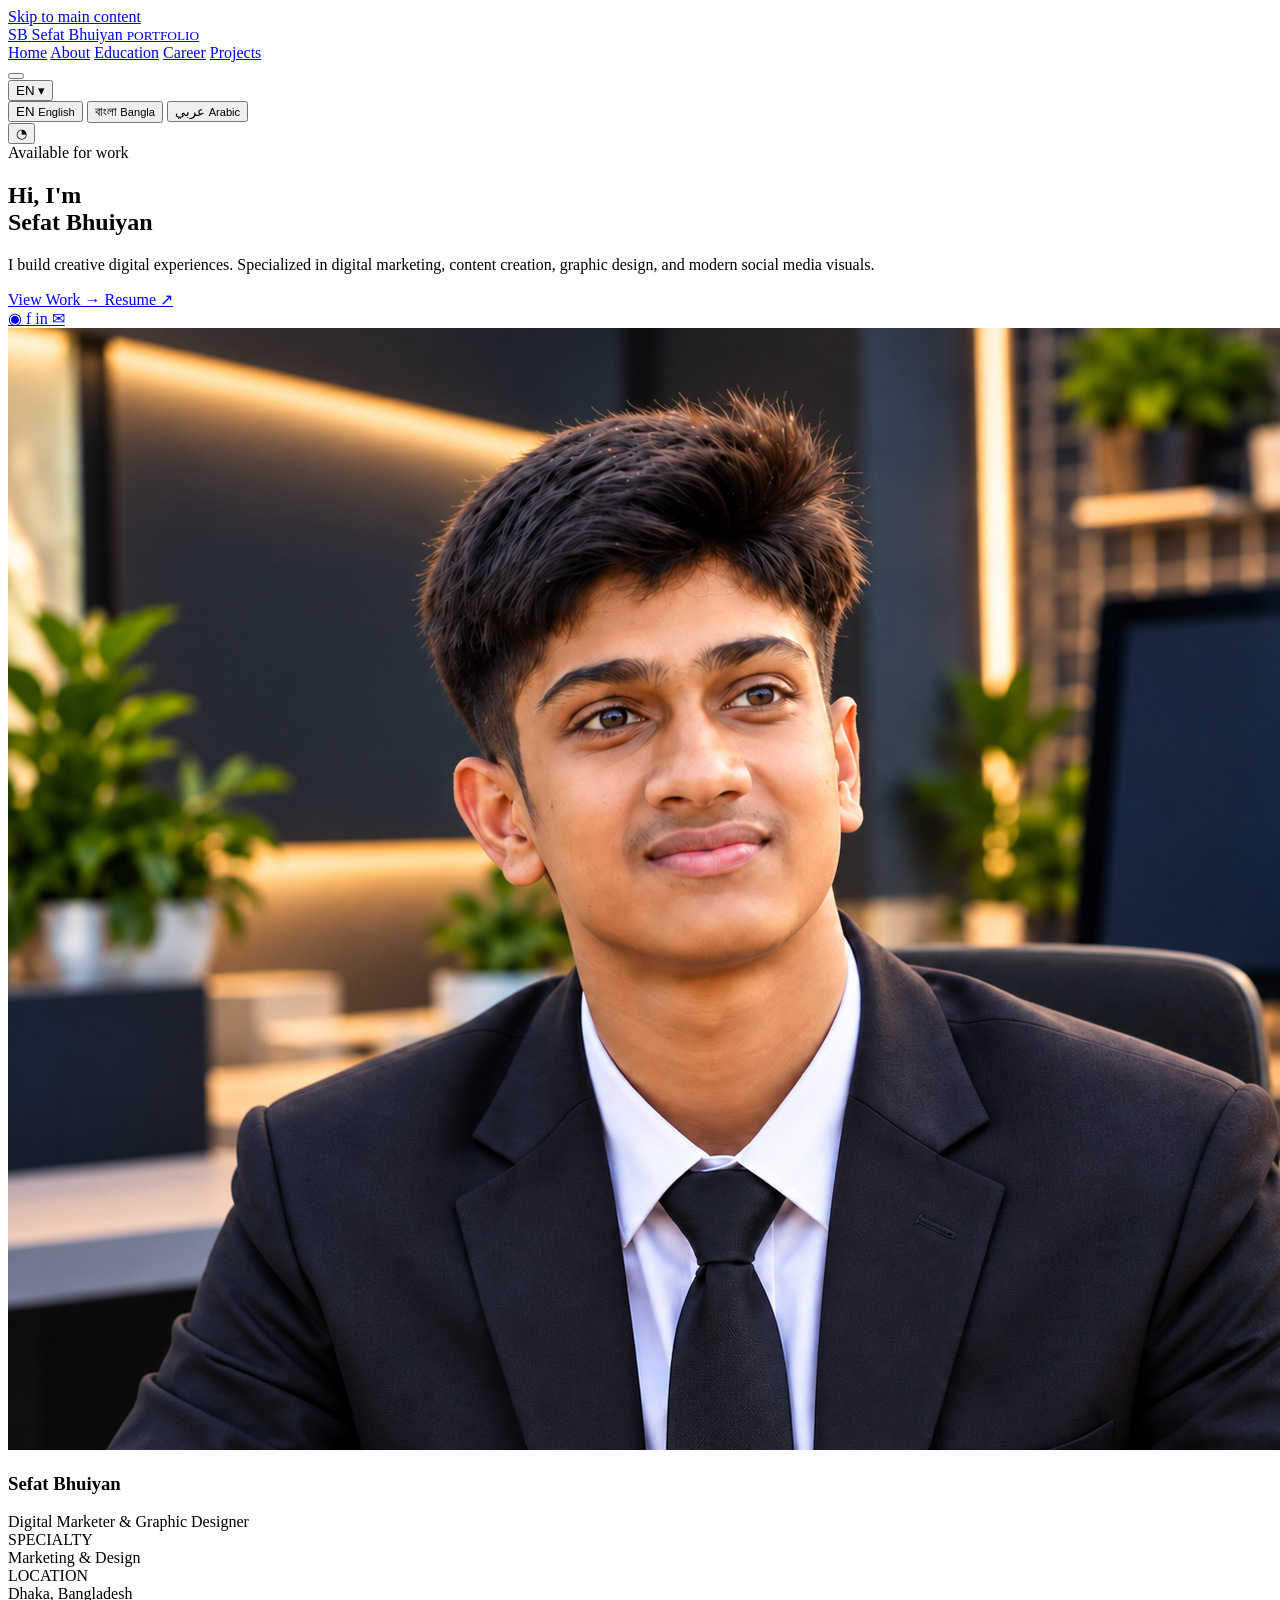
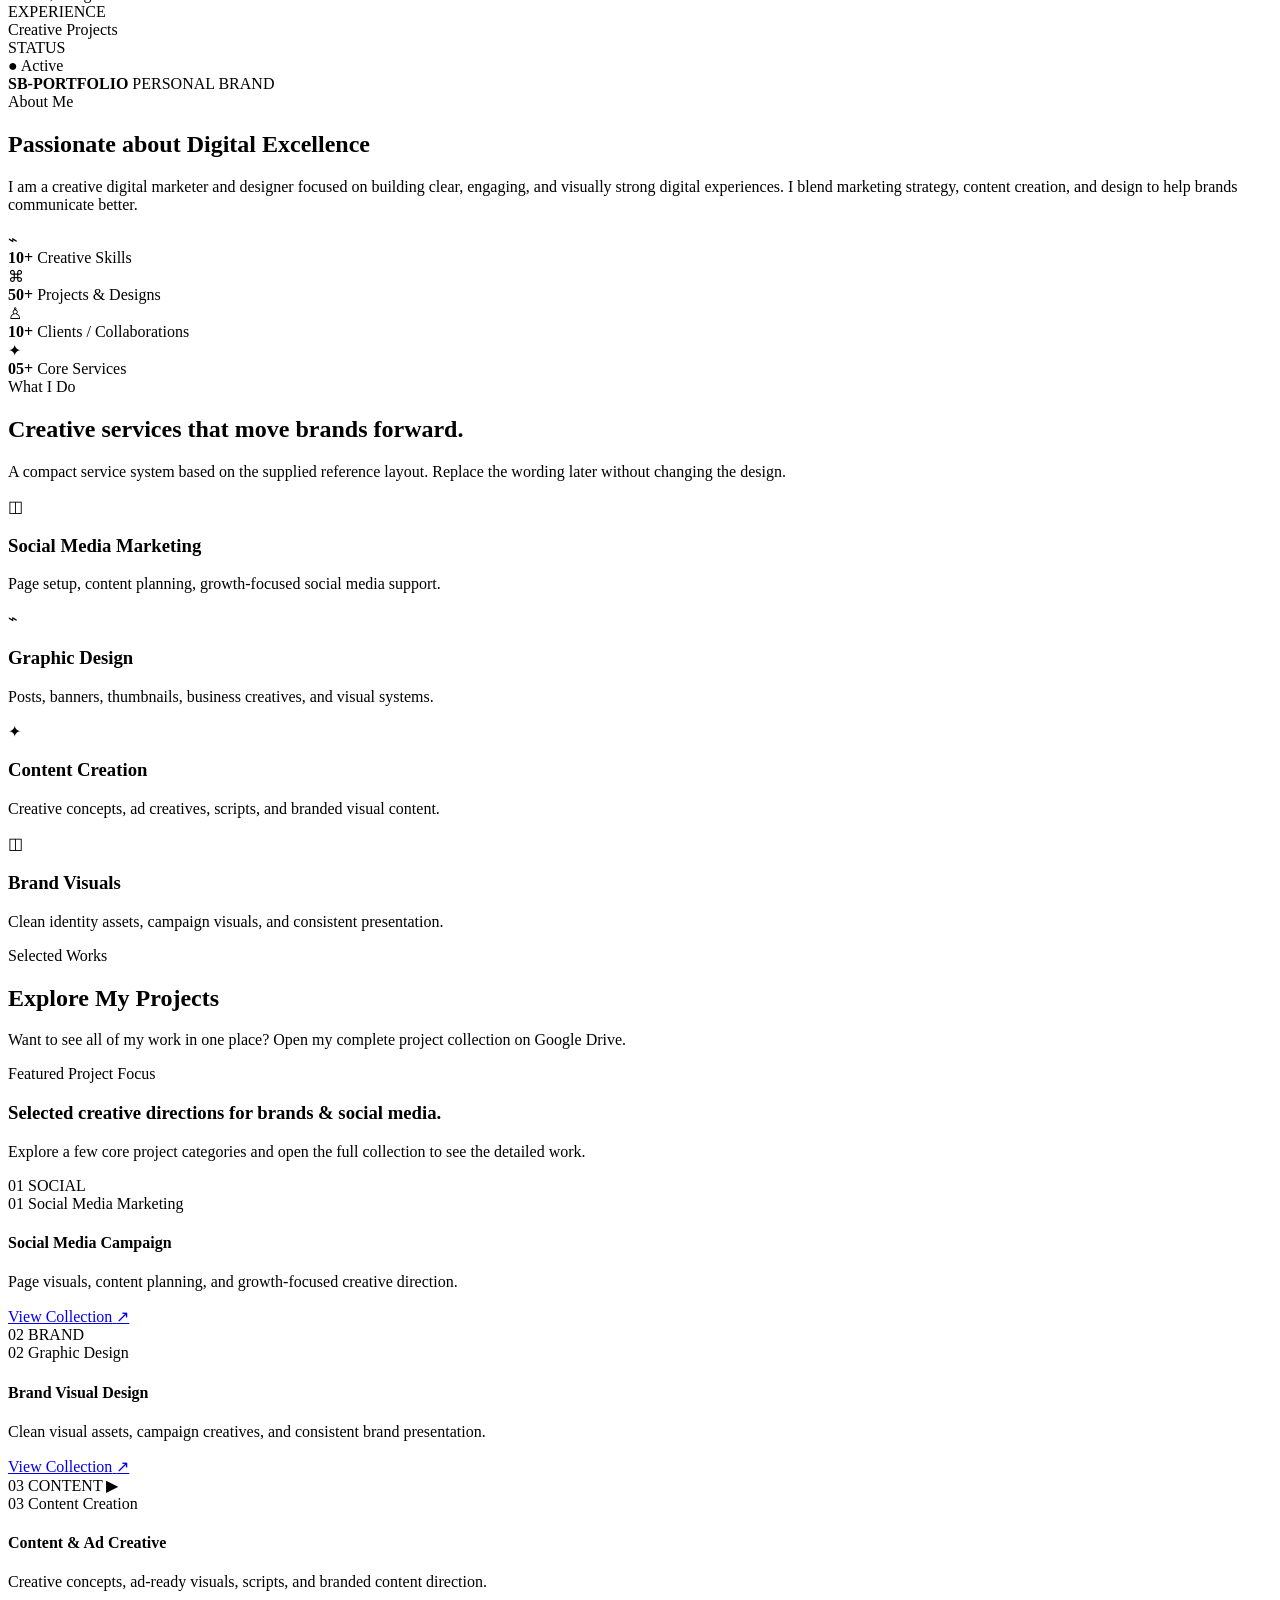
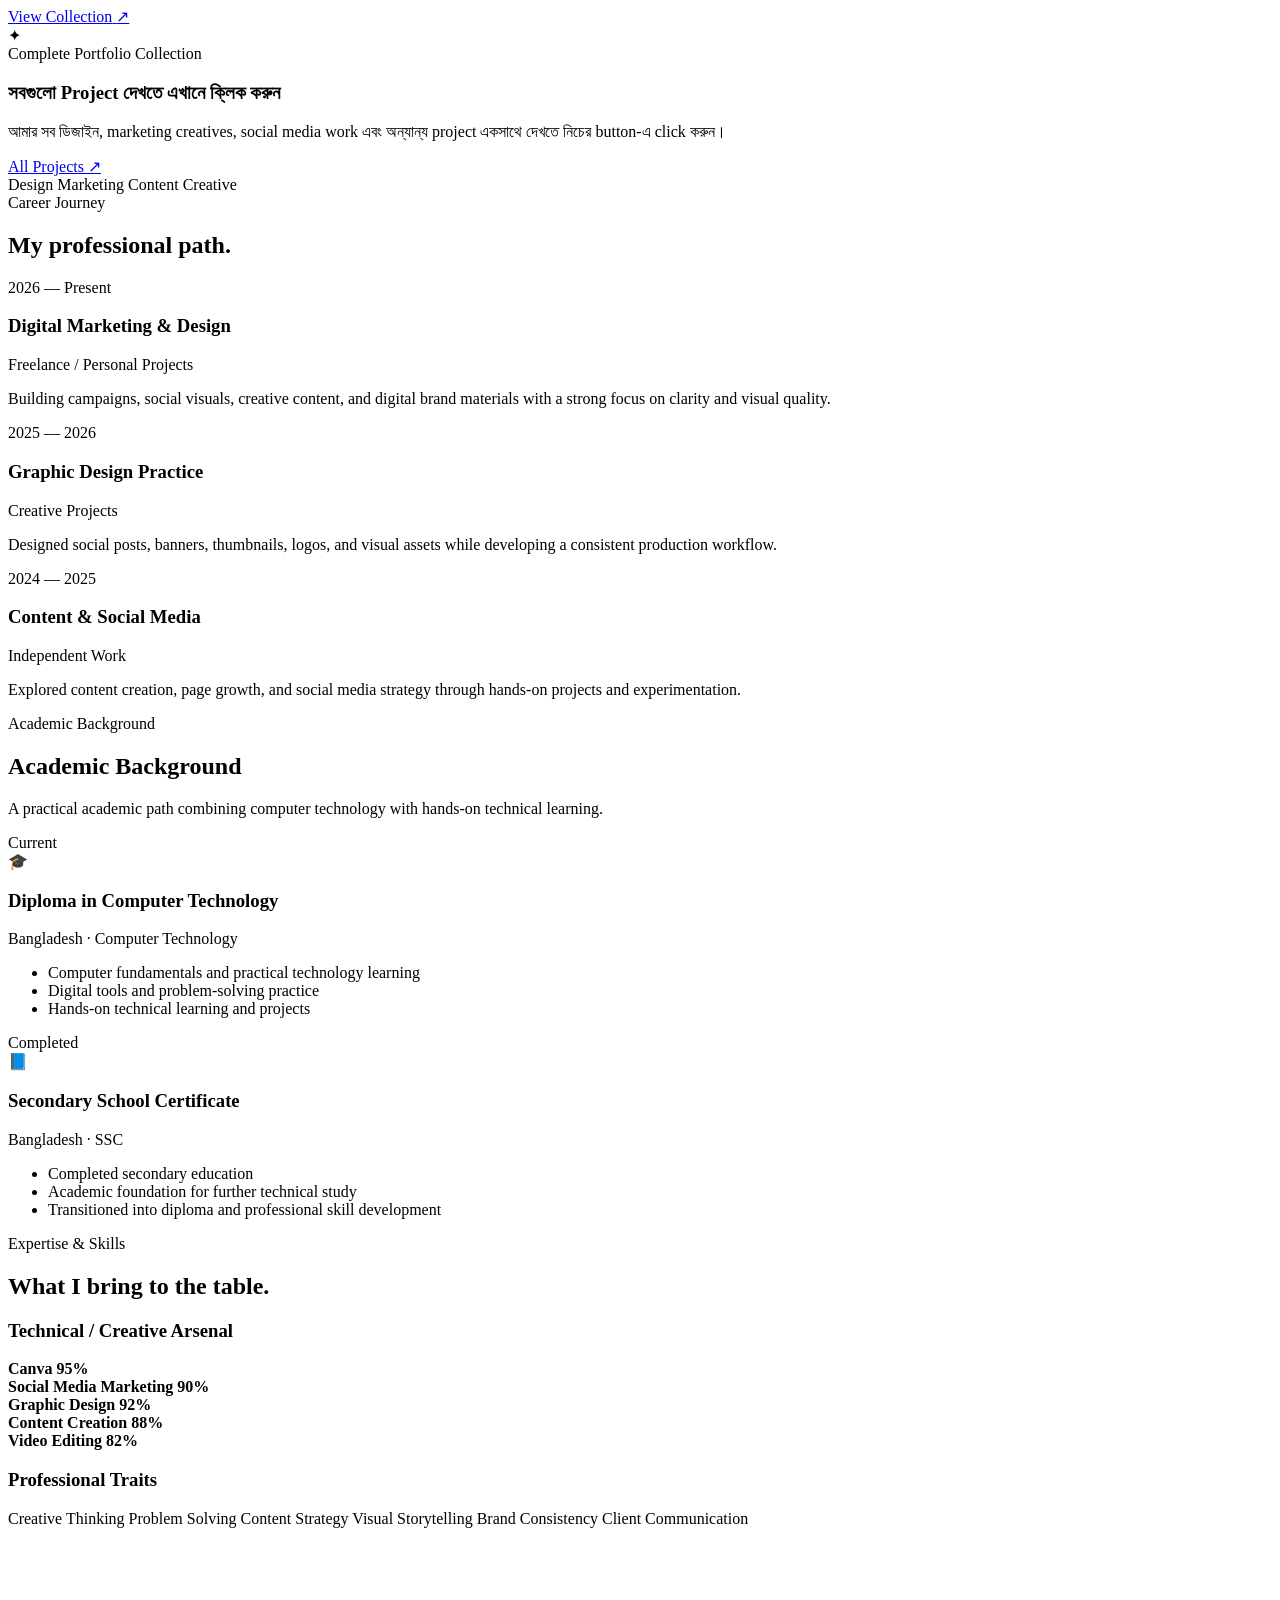
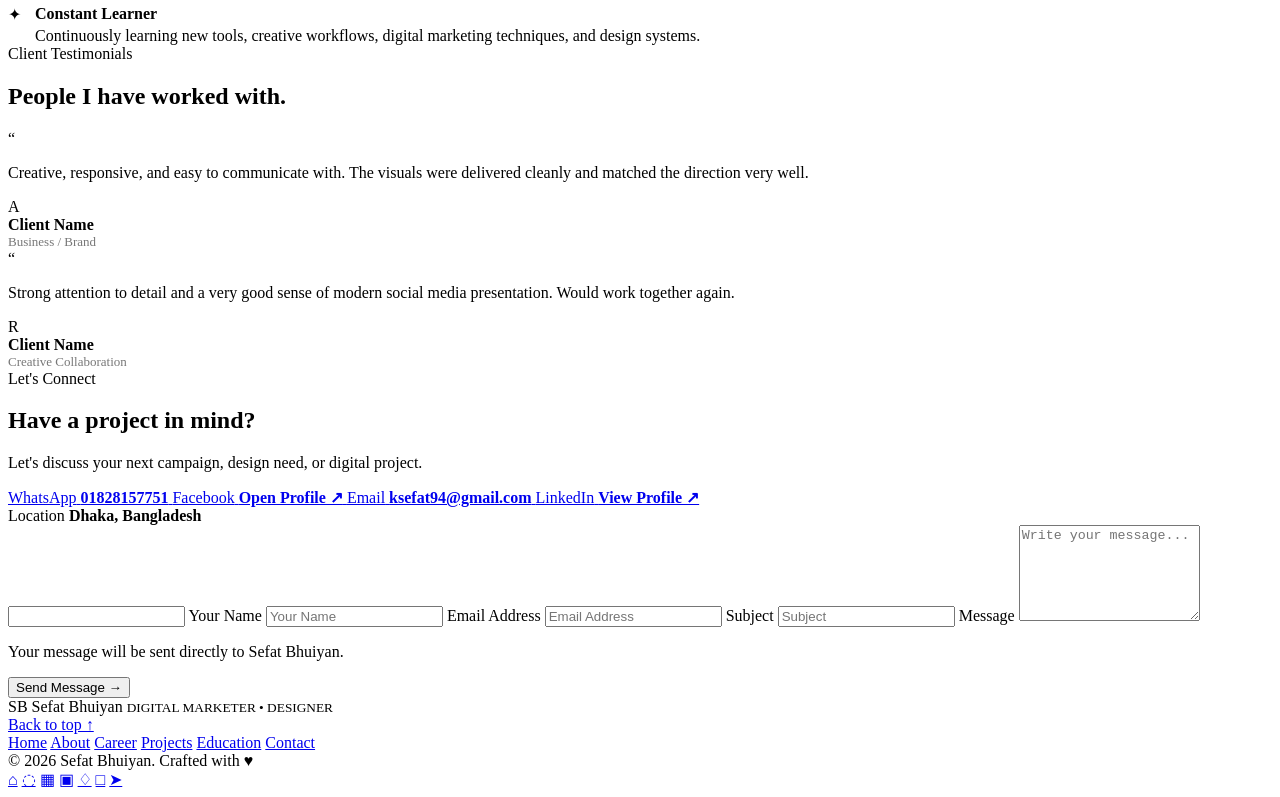
==== index.html @ bbaa0f2b "first commit" ====
<!doctype html>

<html lang="en">

<head>

  <meta charset="UTF-8" />

  <meta name="viewport" content="width=device-width, initial-scale=1.0" />

<meta name="theme-color" content="#070812" />
  <meta name="color-scheme" content="dark light" />
  <meta name="author" content="Sefat Bhuiyan" />
  <meta name="robots" content="index, follow" />

  <meta property="og:type" content="website" />
  <meta property="og:site_name" content="Sefat Bhuiyan — Portfolio" />
  <meta property="og:title" content="Sefat Bhuiyan — Portfolio" />
  <meta property="og:description" content="Personal portfolio of Sefat Bhuiyan — Digital Marketer & Graphic Designer." />

  <meta name="twitter:card" content="summary" />
  <meta name="twitter:title" content="Sefat Bhuiyan — Portfolio" />
  <meta name="twitter:description" content="Personal portfolio of Sefat Bhuiyan — Digital Marketer & Graphic Designer." />

  <script type="application/ld+json">
  {
    "@context": "https://schema.org",
    "@type": "Person",
    "name": "Sefat Bhuiyan",
    "jobTitle": "Digital Marketer & Graphic Designer",
    "email": "mailto:ksefat94@gmail.com",
    "address": {
      "@type": "PostalAddress",
      "addressLocality": "Dhaka",
      "addressCountry": "BD"
    },
    "sameAs": [
      "https://www.facebook.com/profile.php?id=61591445054359",
      "https://www.linkedin.com/in/sefat-bhuiyan"
    ]
  }
  </script>

  <meta

    name="description"

    content="Personal portfolio of Sefat Bhuiyan — Digital Marketer & Graphic Designer."

  />

  <title>Sefat Bhuiyan — Portfolio</title>

  <!-- Google Font -->

  <link rel="preconnect" href="https://fonts.googleapis.com" />

  <link rel="preconnect" href="https://fonts.gstatic.com" crossorigin />

  <link

    href="https://fonts.googleapis.com/css2?family=Inter:wght@400;500;600;700;800&display=swap"

    rel="stylesheet"

  />

  <!-- Main stylesheet -->

  <link rel="stylesheet" href="css/style.css" />

</head>

<body id="top">

  <a class="skip-link" href="#main-content">Skip to main content</a>

  <!-- Custom cursor -->

  <div class="cursor" id="cursor"></div>

  <!-- =========================

       HEADER

  ========================== -->

  <header class="topbar">

    <a class="brand" href="#top" aria-label="Sefat Bhuiyan Portfolio Home">

      <span class="brand-badge">SB</span>

      <span>

        Sefat Bhuiyan

        <small>PORTFOLIO</small>

      </span>

    </a>

    <nav class="nav" id="mainNavigation" aria-label="Primary navigation">

  <a href="#top">Home</a>

  <a href="#about">About</a>

  <a href="#education">Education</a>

  <a href="#career">Career</a>

  <a href="#projects">Projects</a>

</nav>

<!-- Mobile Menu Toggle -->

<button

  class="menu-toggle"

  id="menuToggle"

  type="button"

  aria-label="Open navigation menu"

  aria-expanded="false"

  aria-controls="mainNavigation"

>

  <span></span>

  <span></span>

  <span></span>

</button>

<!-- Language Switcher -->

<div class="language-switcher">

  <button

    class="language-toggle"

    id="languageToggle"

    type="button"

    aria-label="Change language"

    title="Change language"

    aria-expanded="false"

    aria-haspopup="true"

  >

    <span id="languageCurrent">EN</span>

    <span class="language-chevron" aria-hidden="true">

      ▾

    </span>

  </button>

  <div

    class="language-menu"

    id="languageMenu"

    role="menu"

    aria-label="Language selection"

  >

    <button

      type="button"

      class="language-option active"

      data-lang="en"

      role="menuitem"

    >

      <span>EN</span>

      <small>English</small>

    </button>

    <button

      type="button"

      class="language-option"

      data-lang="bn"

      role="menuitem"

    >

      <span>বাংলা</span>

      <small>Bangla</small>

    </button>

    <button

      type="button"

      class="language-option"

      data-lang="ar"

      role="menuitem"

    >

      <span>عربي</span>

      <small>Arabic</small>

    </button>

  </div>

</div>

<button

  class="theme"

  id="themeBtn"

  type="button"

  aria-label="Toggle theme"

  title="Toggle theme"

>

  ◔

</button>

  </header>

  <!-- =========================

       MAIN CONTENT

  ========================== -->

  <main id="main-content">

    <!-- =========================

         HERO

    ========================== -->

    <section class="hero container" id="home">

      <div class="hero-grid">

        <div>

          <span class="pill">

            <span class="dot"></span>

            Available for work

          </span>

          <h1>

            Hi, I'm<br />

            <span class="gradient">Sefat Bhuiyan</span>

          </h1>

          <p class="lead">

            I build creative digital experiences. Specialized in digital

            marketing, content creation, graphic design, and modern social

            media visuals.

          </p>

          <div class="buttons">

            <a class="btn primary" href="#projects">

              View Work&nbsp;→

            </a>

            <a

  class="btn"

  id="resumeBtn"

  href="https://drive.google.com/file/d/1zcAhfVE7Imbd7cJfwwncvRKoE4ADYErq/view?usp=sharing"

  target="_blank"

  rel="noopener noreferrer"

  aria-label="Open Sefat Bhuiyan resume"

  title="Open Resume"

>

  Resume&nbsp;↗

</a>

          </div>

          <!-- Social links -->

          <div class="socials" aria-label="Social links">

            <a

              id="socialWhatsApp"

              href="https://wa.me/8801828157751"

              target="_blank"

              rel="noopener noreferrer"

              aria-label="WhatsApp"

              title="WhatsApp"

            >

              ◉

            </a>

            <a

              id="socialFacebook"

              href="https://www.facebook.com/profile.php?id=61591445054359"

              target="_blank"

              rel="noopener noreferrer"

              aria-label="Facebook"

              title="Facebook"

            >

              f

            </a>

            <a

              id="socialLinkedIn"

              href="https://www.linkedin.com/in/sefat-bhuiyan"

              target="_blank"

              rel="noopener noreferrer"

              aria-label="LinkedIn"

              title="LinkedIn"

            >

              in

            </a>

            <a

              id="socialEmail"

              href="mailto:ksefat94@gmail.com"

              aria-label="Email"

              title="Email"

            >

              ✉

            </a>

          </div>

        </div>

        <div class="hero-art">

          <div class="hanging"></div>

          <div class="id-card">

            <div class="card-top">

              <img

                class="portrait"

                src="assets/sefat02.png"

                alt="Profile portrait of Sefat Bhuiyan"
                loading="eager"
                fetchpriority="high"
                decoding="async"
              

              />

            </div>

            <div class="card-body">

              <h3>Sefat Bhuiyan</h3>

              <div class="card-role">

                Digital Marketer &amp; Graphic Designer

              </div>

              <div class="card-grid">

                <div>

                  <div class="label">SPECIALTY</div>

                  <div class="value">Marketing &amp; Design</div>

                </div>

                <div>

                  <div class="label">LOCATION</div>

                  <div class="value">Dhaka, Bangladesh</div>

                </div>

                <div>

                  <div class="label">EXPERIENCE</div>

                  <div class="value">Creative Projects</div>

                </div>

                <div>

                  <div class="label">STATUS</div>

                  <div class="value status">● Active</div>

                </div>

              </div>

              <div class="barcode">

                <b>SB-PORTFOLIO</b>

                <span>PERSONAL BRAND</span>

              </div>

            </div>

          </div>

        </div>

      </div>

    </section>

    <!-- Marquee -->

    <div class="marquee" aria-hidden="true">

      <div class="marquee-track" id="marqueeTrack"></div>

    </div>

    <!-- =========================

         ABOUT

    ========================== -->

    <section class="section container" id="about">

      <div class="about-grid">

        <div class="about-copy">

          <div class="eyebrow">About Me</div>

          <h2>

            Passionate about

            <span class="gradient">Digital Excellence</span>

          </h2>

          <p class="section-desc">

            I am a creative digital marketer and designer focused on building

            clear, engaging, and visually strong digital experiences. I blend

            marketing strategy, content creation, and design to help brands

            communicate better.

          </p>

        </div>

        <div class="stats">

          <div class="stat">

            <div class="icon">⌁</div>

            <b>10+</b>

            <span>Creative Skills</span>

          </div>

          <div class="stat">

            <div class="icon">⌘</div>

            <b>50+</b>

            <span>Projects &amp; Designs</span>

          </div>

          <div class="stat">

            <div class="icon">♙</div>

            <b>10+</b>

            <span>Clients / Collaborations</span>

          </div>

          <div class="stat">

            <div class="icon">✦</div>

            <b>05+</b>

            <span>Core Services</span>

          </div>

        </div>

      </div>

    </section>

    <!-- =========================

         SERVICES

    ========================== -->

    <section class="section container" id="services">

      <div class="section-head">

        <div>

          <div class="eyebrow">What I Do</div>

          <h2>Creative services that move brands forward.</h2>

        </div>

        <p class="section-desc">

          A compact service system based on the supplied reference layout.

          Replace the wording later without changing the design.

        </p>

      </div>

      <div class="cards4">

        <div class="service">

          <div class="icon">◫</div>

          <h3>Social Media Marketing</h3>

          <p>

            Page setup, content planning, growth-focused social media support.

          </p>

        </div>

        <div class="service">

          <div class="icon">⌁</div>

          <h3>Graphic Design</h3>

          <p>

            Posts, banners, thumbnails, business creatives, and visual systems.

          </p>

        </div>

        <div class="service">

          <div class="icon">✦</div>

          <h3>Content Creation</h3>

          <p>

            Creative concepts, ad creatives, scripts, and branded visual content.

          </p>

        </div>

        <div class="service">

          <div class="icon">◫</div>

          <h3>Brand Visuals</h3>

          <p>

            Clean identity assets, campaign visuals, and consistent presentation.

          </p>

        </div>

      </div>

    </section>

    <!-- =========================

         PROJECTS

    ========================== -->

    <section class="section container" id="projects">

      <div class="section-head">

        <div>

          <div class="eyebrow">Selected Works</div>

          <h2>

            Explore My

            <span class="gradient">Projects</span>

          </h2>

        </div>

        <p class="section-desc">

          Want to see all of my work in one place? Open my complete project collection on Google Drive.

        </p>

      </div>

      
      <div class="featured-projects" id="featuredProjects">
        <div class="featured-projects-head">
          <div>
            <span class="eyebrow" id="featuredProjectsEyebrow">Featured Project Focus</span>
            <h3 id="featuredProjectsHeading">Selected creative directions for brands &amp; social media.</h3>
          </div>
          <p id="featuredProjectsDescription">
            Explore a few core project categories and open the full collection to see the detailed work.
          </p>
        </div>

        <div class="featured-project-grid">

          <article class="featured-project-card">
            <div class="featured-project-preview featured-preview-1" aria-hidden="true">
              <span class="preview-index">01</span>
              <span class="preview-label">SOCIAL</span>
              <span class="preview-orbit orbit-a"></span>
              <span class="preview-orbit orbit-b"></span>
              <span class="preview-bar bar-a"></span>
              <span class="preview-bar bar-b"></span>
            </div>

            <div class="featured-project-body">
              <div class="featured-project-meta">
                <span>01</span>
                <span class="featured-project-category">Social Media Marketing</span>
              </div>
              <h4>Social Media Campaign</h4>
              <p>Page visuals, content planning, and growth-focused creative direction.</p>
              <a
                class="featured-project-link"
                href="https://drive.google.com/file/d/1Pnhet0Yw46Bn68PqGluOJuRoGNqUbBhj/view?usp=sharing"
                target="_blank"
                rel="noopener noreferrer"
                aria-label="Open social media campaign work"
              >
                <span>View Collection</span>
                <span aria-hidden="true">↗</span>
              </a>
            </div>
          </article>

          <article class="featured-project-card">
            <div class="featured-project-preview featured-preview-2" aria-hidden="true">
              <span class="preview-index">02</span>
              <span class="preview-label">BRAND</span>
              <span class="preview-card card-a"></span>
              <span class="preview-card card-b"></span>
              <span class="preview-dot dot-a"></span>
              <span class="preview-dot dot-b"></span>
            </div>

            <div class="featured-project-body">
              <div class="featured-project-meta">
                <span>02</span>
                <span class="featured-project-category">Graphic Design</span>
              </div>
              <h4>Brand Visual Design</h4>
              <p>Clean visual assets, campaign creatives, and consistent brand presentation.</p>
              <a
                class="featured-project-link"
                href="https://drive.google.com/file/d/1Mx41R4mh6wBb_MWzTWb5ji8LdALnd33S/view?usp=sharing"
                target="_blank"
                rel="noopener noreferrer"
                aria-label="Open brand visual design work"
              >
                <span>View Collection</span>
                <span aria-hidden="true">↗</span>
              </a>
            </div>
          </article>

          <article class="featured-project-card">
            <div class="featured-project-preview featured-preview-3" aria-hidden="true">
              <span class="preview-index">03</span>
              <span class="preview-label">CONTENT</span>
              <span class="preview-frame frame-a"></span>
              <span class="preview-frame frame-b"></span>
              <span class="preview-play">▶</span>
            </div>

            <div class="featured-project-body">
              <div class="featured-project-meta">
                <span>03</span>
                <span class="featured-project-category">Content Creation</span>
              </div>
              <h4>Content &amp; Ad Creative</h4>
              <p>Creative concepts, ad-ready visuals, scripts, and branded content direction.</p>
              <a
                class="featured-project-link"
                href="https://drive.google.com/file/d/1SbGnlIN3IYTsNqmap2QX8vh-jUJY6Kp_/view?usp=sharing"
                target="_blank"
                rel="noopener noreferrer"
                aria-label="Open content and ad creative work"
              >
                <span>View Collection</span>
                <span aria-hidden="true">↗</span>
              </a>
            </div>
          </article>

        </div>
      </div>

<div class="all-projects-card">

        <span class="all-projects-orb orb-left" aria-hidden="true"></span>

        <span class="all-projects-orb orb-right" aria-hidden="true"></span>

        <span class="all-projects-grid" aria-hidden="true"></span>

        <span class="all-projects-beam" aria-hidden="true"></span>

        <div class="all-projects-icon" aria-hidden="true">

          <span>✦</span>

        </div>

        <div class="all-projects-copy">

          <span class="all-projects-kicker">Complete Portfolio Collection</span>

          <h3>সবগুলো Project দেখতে এখানে ক্লিক করুন</h3>

          <p>

            আমার সব ডিজাইন, marketing creatives, social media work এবং অন্যান্য project একসাথে দেখতে নিচের button-এ click করুন।

          </p>

        </div>

        <a

          class="all-projects-btn"

          href="https://drive.google.com/drive/folders/1YdholGZazN0OUQjy9QdJAz3UexFg10zK?usp=drive_link"

          target="_blank"

          rel="noopener noreferrer"

          aria-label="Open all projects on Google Drive"

        >

          <span>All Projects</span>

          <span class="all-projects-arrow" aria-hidden="true">↗</span>

        </a>

        <div class="all-projects-tags" aria-hidden="true">

          <span>Design</span>

          <span>Marketing</span>

          <span>Content</span>

          <span>Creative</span>

        </div>

      </div>

    </section>

    <!-- =========================

         CAREER

    ========================== -->

    <section class="section container" id="career">

      <div class="section-head">

        <div>

          <div class="eyebrow">Career Journey</div>

          <h2>My professional path.</h2>

        </div>

      </div>

      <div class="timeline">

        <div class="timeline-item">

          <span class="timeline-dot"></span>

          <div class="timeline-card">

            <div class="period">2026 — Present</div>

            <h3>Digital Marketing &amp; Design</h3>

            <div class="company">Freelance / Personal Projects</div>

            <p>

              Building campaigns, social visuals, creative content, and digital

              brand materials with a strong focus on clarity and visual quality.

            </p>

          </div>

        </div>

        <div class="timeline-item">

          <span class="timeline-dot"></span>

          <div class="timeline-card">

            <div class="period">2025 — 2026</div>

            <h3>Graphic Design Practice</h3>

            <div class="company">Creative Projects</div>

            <p>

              Designed social posts, banners, thumbnails, logos, and visual

              assets while developing a consistent production workflow.

            </p>

          </div>

        </div>

        <div class="timeline-item">

          <span class="timeline-dot"></span>

          <div class="timeline-card">

            <div class="period">2024 — 2025</div>

            <h3>Content &amp; Social Media</h3>

            <div class="company">Independent Work</div>

            <p>

              Explored content creation, page growth, and social media strategy

              through hands-on projects and experimentation.

            </p>

          </div>

        </div>

      </div>

    </section>

    <!-- =========================

         EDUCATION

    ========================== -->

    <section class="section container" id="education">

      <div class="section-head">

        <div>

          <div class="eyebrow">Academic Background</div>

          <h2>

            Academic

            <span class="gradient">Background</span>

          </h2>

        </div>

        <p class="section-desc">

          A practical academic path combining computer technology with hands-on technical learning.

        </p>

      </div>

      <div class="edu-grid">

        <article class="edu-card">

          <span class="tag">Current</span>

          <div class="icon">🎓</div>

          <h3>Diploma in Computer Technology</h3>

          <div class="meta">

            Bangladesh · Computer Technology

          </div>

          <ul>

            <li>Computer fundamentals and practical technology learning</li>

            <li>Digital tools and problem-solving practice</li>

            <li>Hands-on technical learning and projects</li>

          </ul>

        </article>

        <article class="edu-card">

          <span class="tag">Completed</span>

          <div class="icon">📘</div>

          <h3>Secondary School Certificate</h3>

          <div class="meta">

            Bangladesh · SSC

          </div>

          <ul>

            <li>Completed secondary education</li>

            <li>Academic foundation for further technical study</li>

            <li>Transitioned into diploma and professional skill development</li>

          </ul>

        </article>

      </div>

    </section>

    <!-- =========================

         SKILLS

    ========================== -->

    <section class="section container" id="skills">

      <div class="section-head">

        <div>

          <div class="eyebrow">Expertise &amp; Skills</div>

          <h2>What I bring to the table.</h2>

        </div>

      </div>

      <div class="skill-wrap">

        <div class="skill-card">

          <h3>Technical / Creative Arsenal</h3>

          <div class="skill-list">

            <div class="skill-row">

              <b>Canva</b>

              <strong>95%</strong>

              <div class="bar">

                <span style="width: 95%;"></span>

              </div>

            </div>

            <div class="skill-row">

              <b>Social Media Marketing</b>

              <strong>90%</strong>

              <div class="bar">

                <span style="width: 90%;"></span>

              </div>

            </div>

            <div class="skill-row">

              <b>Graphic Design</b>

              <strong>92%</strong>

              <div class="bar">

                <span style="width: 92%;"></span>

              </div>

            </div>

            <div class="skill-row">

              <b>Content Creation</b>

              <strong>88%</strong>

              <div class="bar">

                <span style="width: 88%;"></span>

              </div>

            </div>

            <div class="skill-row">

              <b>Video Editing</b>

              <strong>82%</strong>

              <div class="bar">

                <span style="width: 82%;"></span>

              </div>

            </div>

          </div>

        </div>

        <div class="skill-card">

          <h3>Professional Traits</h3>

          <div class="chips">

            <span class="chip">Creative Thinking</span>

            <span class="chip">Problem Solving</span>

            <span class="chip">Content Strategy</span>

            <span class="chip">Visual Storytelling</span>

            <span class="chip">Brand Consistency</span>

            <span class="chip">Client Communication</span>

          </div>

          <hr

            style="

              border: 0;

              border-top: 1px solid var(--line);

              margin: 55px 0 22px;

            "

          />

          <div style="display: flex; gap: 14px; align-items: flex-start;">

            <div class="icon">✦</div>

            <div>

              <b>Constant Learner</b>

              <p style="color: var(--muted); margin: 4px 0 0;">

                Continuously learning new tools, creative workflows, digital

                marketing techniques, and design systems.

              </p>

            </div>

          </div>

        </div>

      </div>

    </section>

    <!-- =========================

         TESTIMONIALS

    ========================== -->

    <section class="section container" id="testimonials">

      <div class="section-head">

        <div>

          <div class="eyebrow">Client Testimonials</div>

          <h2>People I have worked with.</h2>

        </div>

      </div>

      <div class="testimonials">

        <article class="testimonial">

          <div class="quote">“</div>

          <p>

            Creative, responsive, and easy to communicate with. The visuals

            were delivered cleanly and matched the direction very well.

          </p>

          <div class="person">

            <div class="avatar">A</div>

            <div>

              <b>Client Name</b>

              <div style="color: #777; font-size: 13px;">

                Business / Brand

              </div>

            </div>

          </div>

        </article>

        <article class="testimonial">

          <div class="quote">“</div>

          <p>

            Strong attention to detail and a very good sense of modern social

            media presentation. Would work together again.

          </p>

          <div class="person">

            <div class="avatar">R</div>

            <div>

              <b>Client Name</b>

              <div style="color: #777; font-size: 13px;">

                Creative Collaboration

              </div>

            </div>

          </div>

        </article>

      </div>

    </section>

    <!-- =========================

         CONTACT

    ========================== -->

    <section class="section container" id="contact">

      <div class="contact">

        <div class="contact-grid">

          <div>

            <div class="eyebrow">Let's Connect</div>

            <h2>Have a project in mind?</h2>

            <p class="section-desc">

              Let's discuss your next campaign, design need, or digital project.

            </p>

            <div class="contact-list">

              <!-- WhatsApp -->

              <a

                class="contact-item contact-link"

                href="https://wa.me/8801828157751"

                target="_blank"

                rel="noopener noreferrer"

                aria-label="Chat on WhatsApp"

              >

                <span>WhatsApp</span>

                <b>01828157751</b>

              </a>

              <!-- Facebook -->

              <a

                class="contact-item contact-link"

                href="https://www.facebook.com/profile.php?id=61591445054359"

                target="_blank"

                rel="noopener noreferrer"

                aria-label="Open Facebook profile"

              >

                <span>Facebook</span>

                <b>Open Profile ↗</b>

              </a>

              <!-- Email -->

              <a

                class="contact-item contact-link"

                href="mailto:ksefat94@gmail.com"

                aria-label="Send email"

              >

                <span>Email</span>

                <b>ksefat94@gmail.com</b>

              </a>

              <!-- LinkedIn -->

              <a

                class="contact-item contact-link"

                href="https://www.linkedin.com/in/sefat-bhuiyan"

                target="_blank"

                rel="noopener noreferrer"

                aria-label="Open LinkedIn profile"

              >

                <span>LinkedIn</span>

                <b>View Profile ↗</b>

              </a>

              <!-- Location -->

              <div class="contact-item">

                <span>Location</span>

                <b>Dhaka, Bangladesh</b>

              </div>

            </div>

          </div>

          <!-- Contact form -->

        <form
  class="form"
  id="contactForm"
  aria-label="Contact form"
  action="https://formsubmit.co/ksefat94@gmail.com"
  method="POST"
>

  <!-- Email subject -->
  <input
    type="hidden"
    name="_subject"
    value="New Portfolio Contact — Sefat Bhuiyan"
  />

  <!-- Reply directly to visitor -->
  <input
    type="hidden"
    name="_replyto"
    value=""
  />

  <!-- Use clean email template -->
  <input
    type="hidden"
    name="_template"
    value="table"
  />

  <!-- Anti-spam honeypot -->
  <input
    type="text"
    name="_honey"
    class="sr-only"
    tabindex="-1"
    autocomplete="off"
  />

  <!-- Visitor Name -->
  <label class="sr-only" for="contactName">Your Name</label>
  <input
    id="contactName"
    type="text"
    name="name"
    placeholder="Your Name"
    autocomplete="name"
    minlength="2"
    maxlength="80"
    required
  />

  <!-- Visitor Email -->
  <label class="sr-only" for="contactEmail">Email Address</label>
  <input
    id="contactEmail"
    type="email"
    name="email"
    placeholder="Email Address"
    autocomplete="email"
    inputmode="email"
    maxlength="120"
    required
  />

  <!-- Subject -->
  <label class="sr-only" for="contactSubject">Subject</label>
  <input
    id="contactSubject"
    type="text"
    name="subject"
    placeholder="Subject"
    maxlength="120"
  />

  <!-- Message -->
  <label class="sr-only" for="contactMessage">Message</label>
  <textarea
    id="contactMessage"
    name="message"
    placeholder="Write your message..."
    rows="6"
    minlength="10"
    maxlength="2000"
    required
  ></textarea>

  <p class="form-help" id="formHelp">
    Your message will be sent directly to Sefat Bhuiyan.
  </p>

  <div
    id="formNotice"
    class="form-notice"
    role="status"
    aria-live="polite"
    aria-atomic="true"
  ></div>

  <!-- Send -->
  <button
    class="btn primary"
    type="submit"
  >
    Send Message&nbsp;→
  </button>

</form>

        </div>

      </div>

    </section>

  </main>

  <!-- =========================

       FOOTER

  ========================== -->

  <footer class="container">

    <div class="footer-top">

      <div class="brand">

        <span class="brand-badge">SB</span>

        <span>

          Sefat Bhuiyan

          <small>DIGITAL MARKETER • DESIGNER</small>

        </span>

      </div>

      <a class="btn" href="#top">

        Back to top ↑

      </a>

    </div>

    <div

      class="footer-top"

      style="border-top: 0; padding-top: 0;"

    >

      <div class="footer-nav">

        <a href="#home">Home</a>

        <a href="#about">About</a>

        <a href="#career">Career</a>

        <a href="#projects">Projects</a>

        <a href="#education">Education</a>

        <a href="#contact">Contact</a>

      </div>

      <div class="copyright">

        © 2026 Sefat Bhuiyan. Crafted with ♥

      </div>

    </div>

  </footer>

  <!-- =========================

       QUICK NAVIGATION

  ========================== -->

  <nav class="quicknav" aria-label="Quick navigation">

    <a href="#home" title="Home" aria-label="Home">⌂</a>

    <a href="#about" title="About" aria-label="About">◌</a>

    <a href="#services" title="Services" aria-label="Services">▦</a>

    <a href="#projects" title="Projects" aria-label="Projects">▣</a>

    <a href="#education" title="Education" aria-label="Education">♢</a>

    <a href="#testimonials" title="Testimonials" aria-label="Testimonials">□</a>

    <a href="#contact" title="Contact" aria-label="Contact">➤</a>

  </nav>

  <!-- Main JavaScript -->

  <script src="js/script.js" defer></script>

</body>

</html>
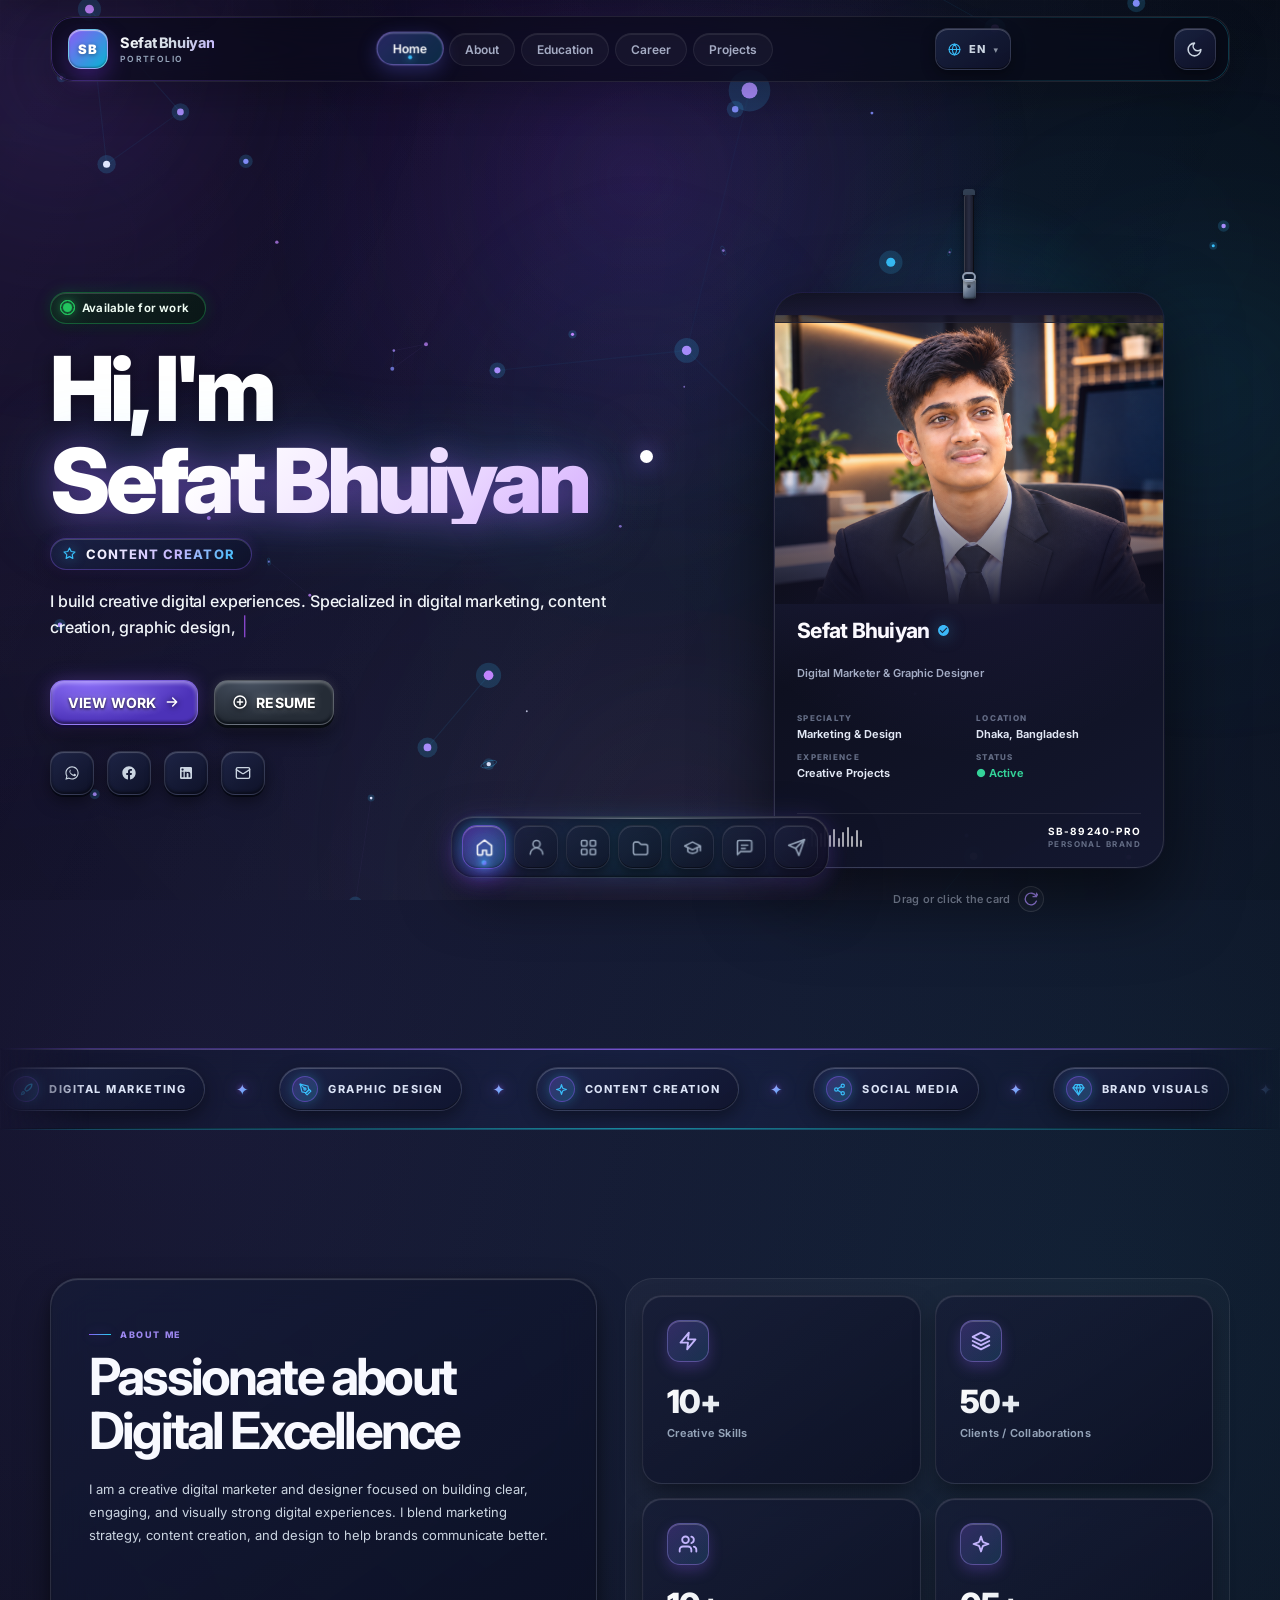
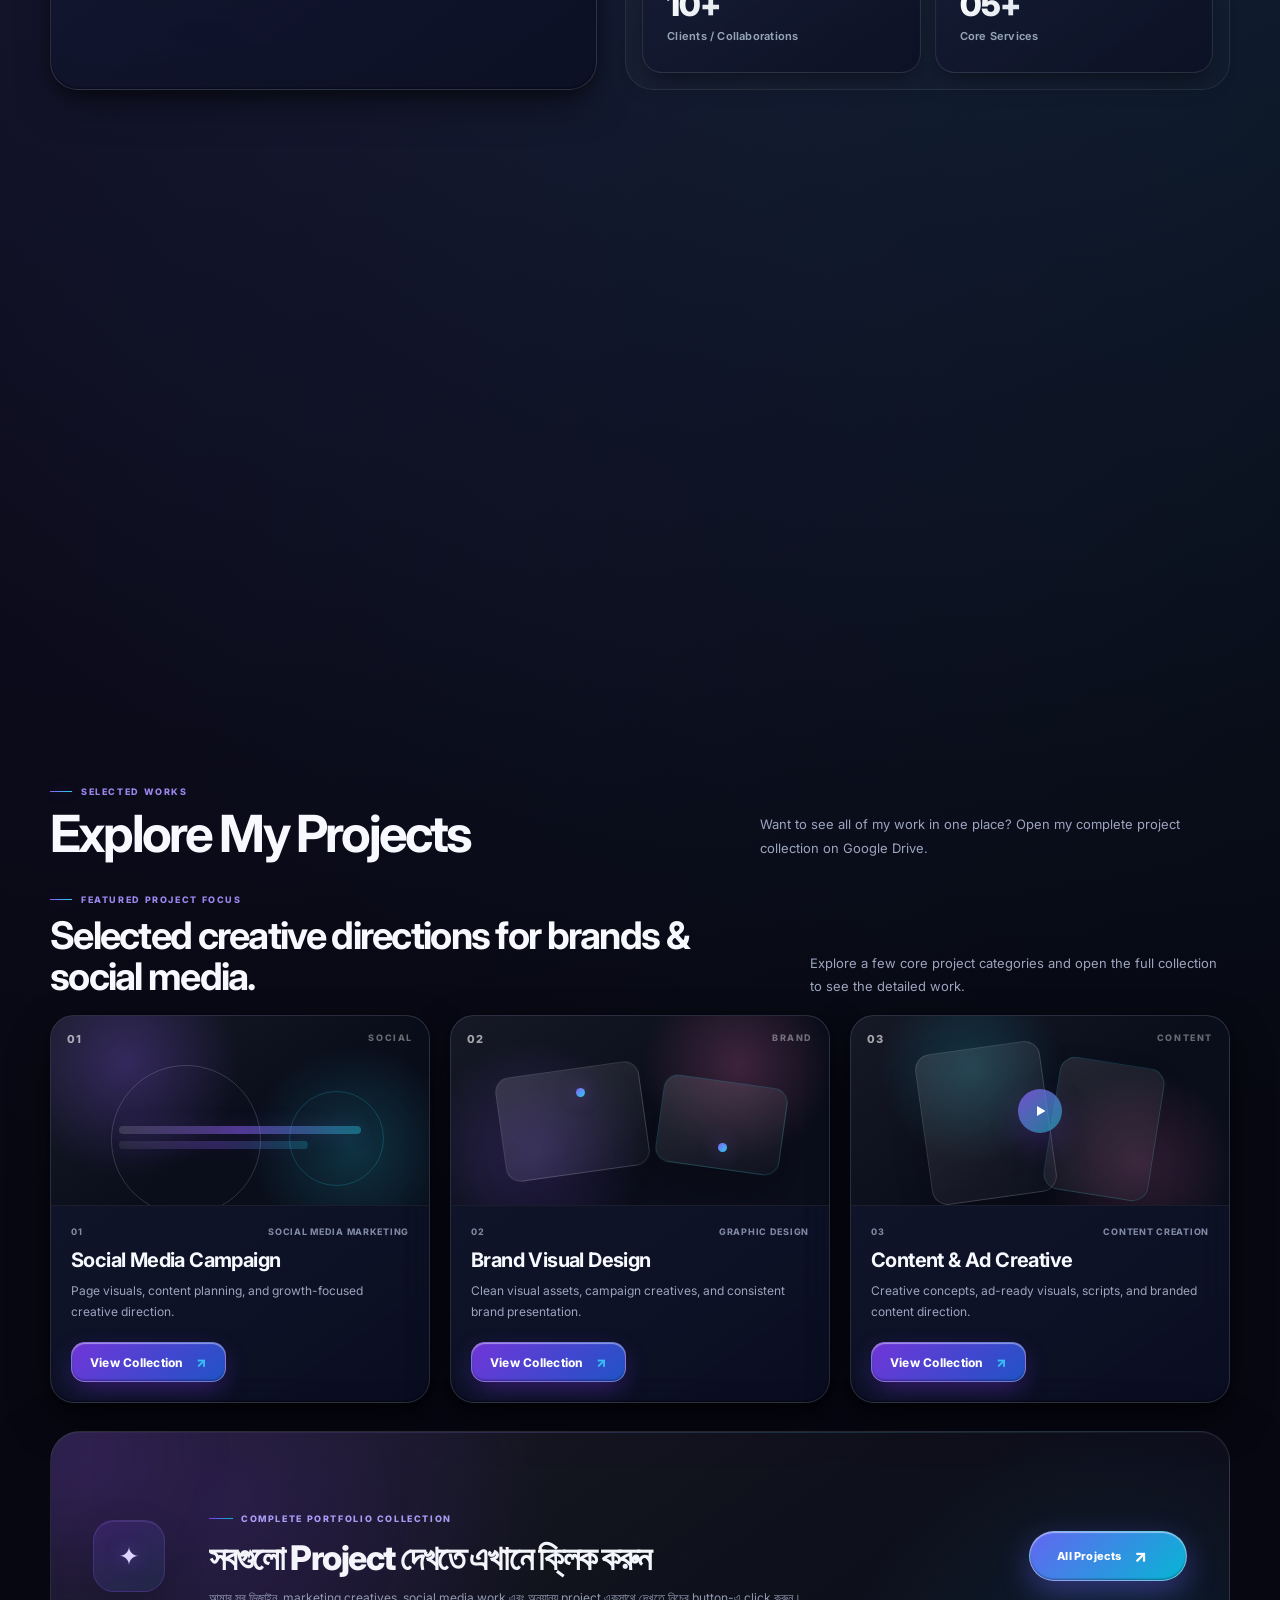
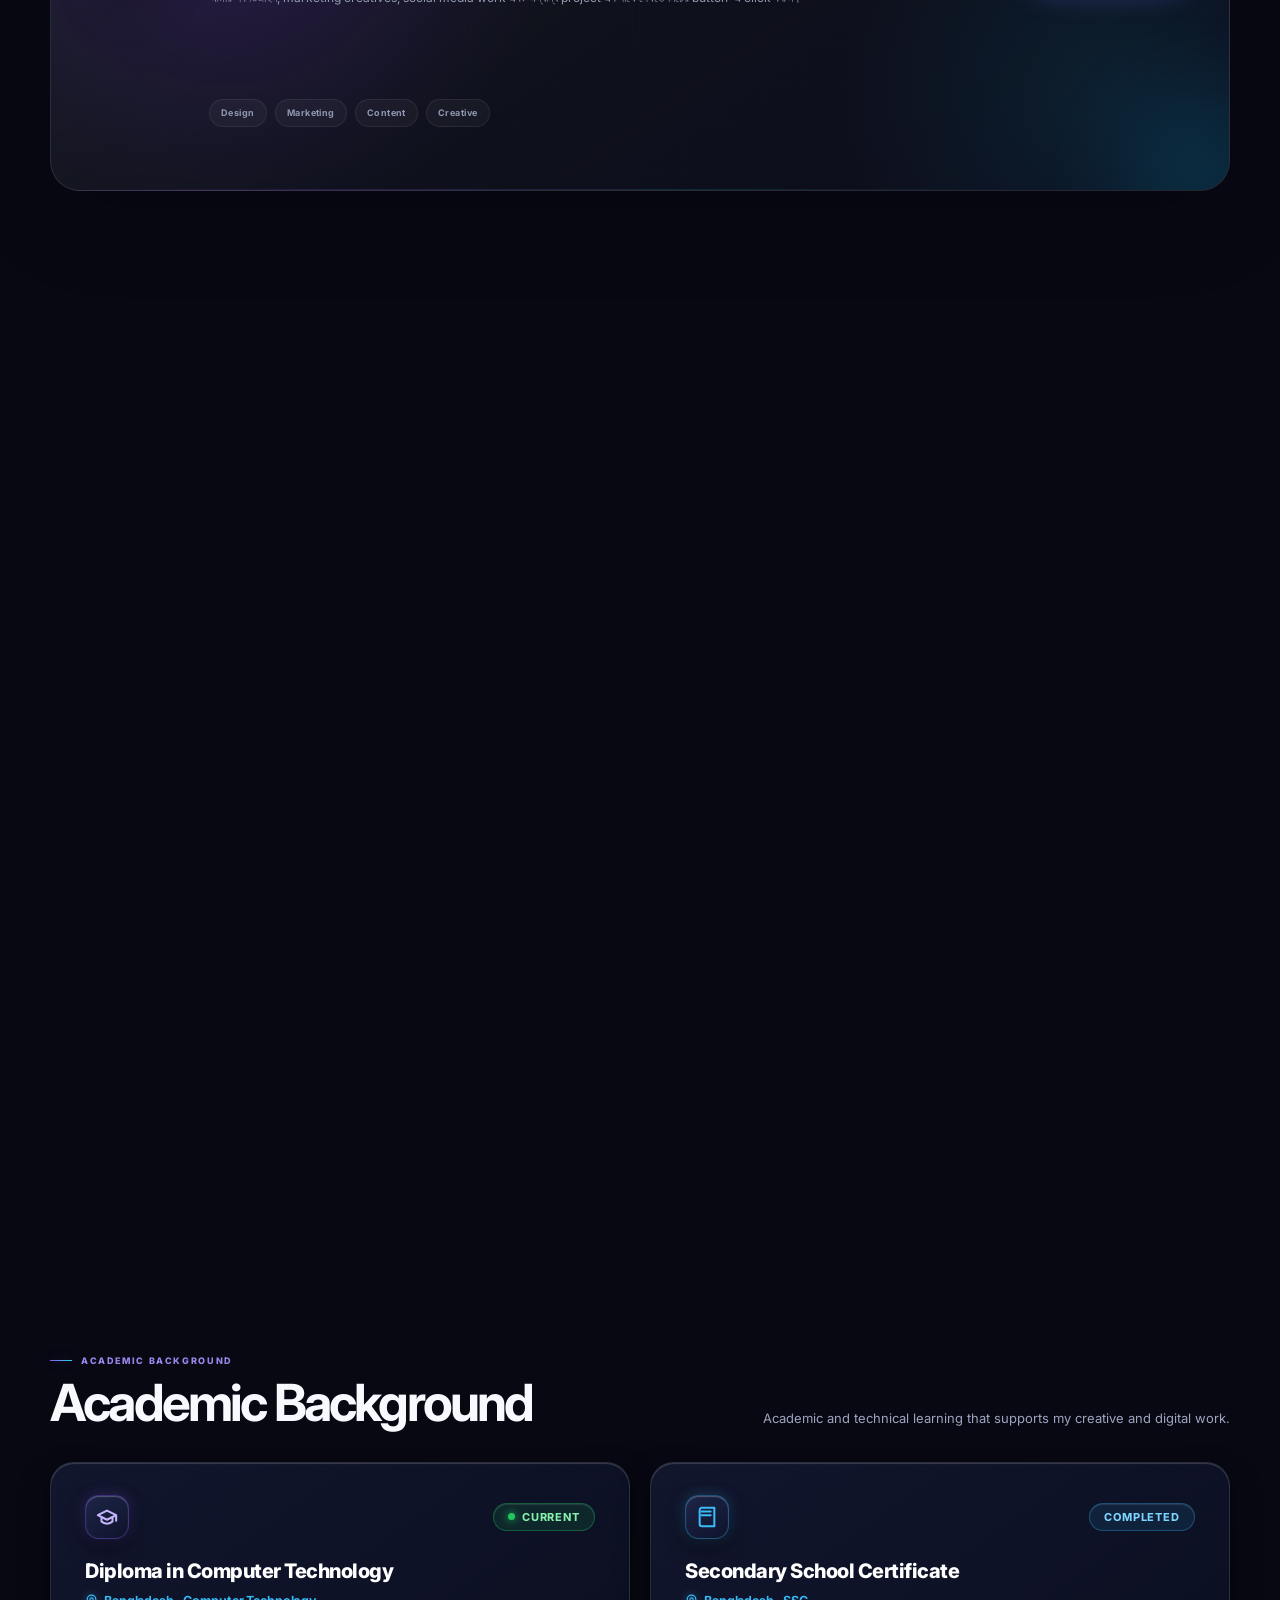
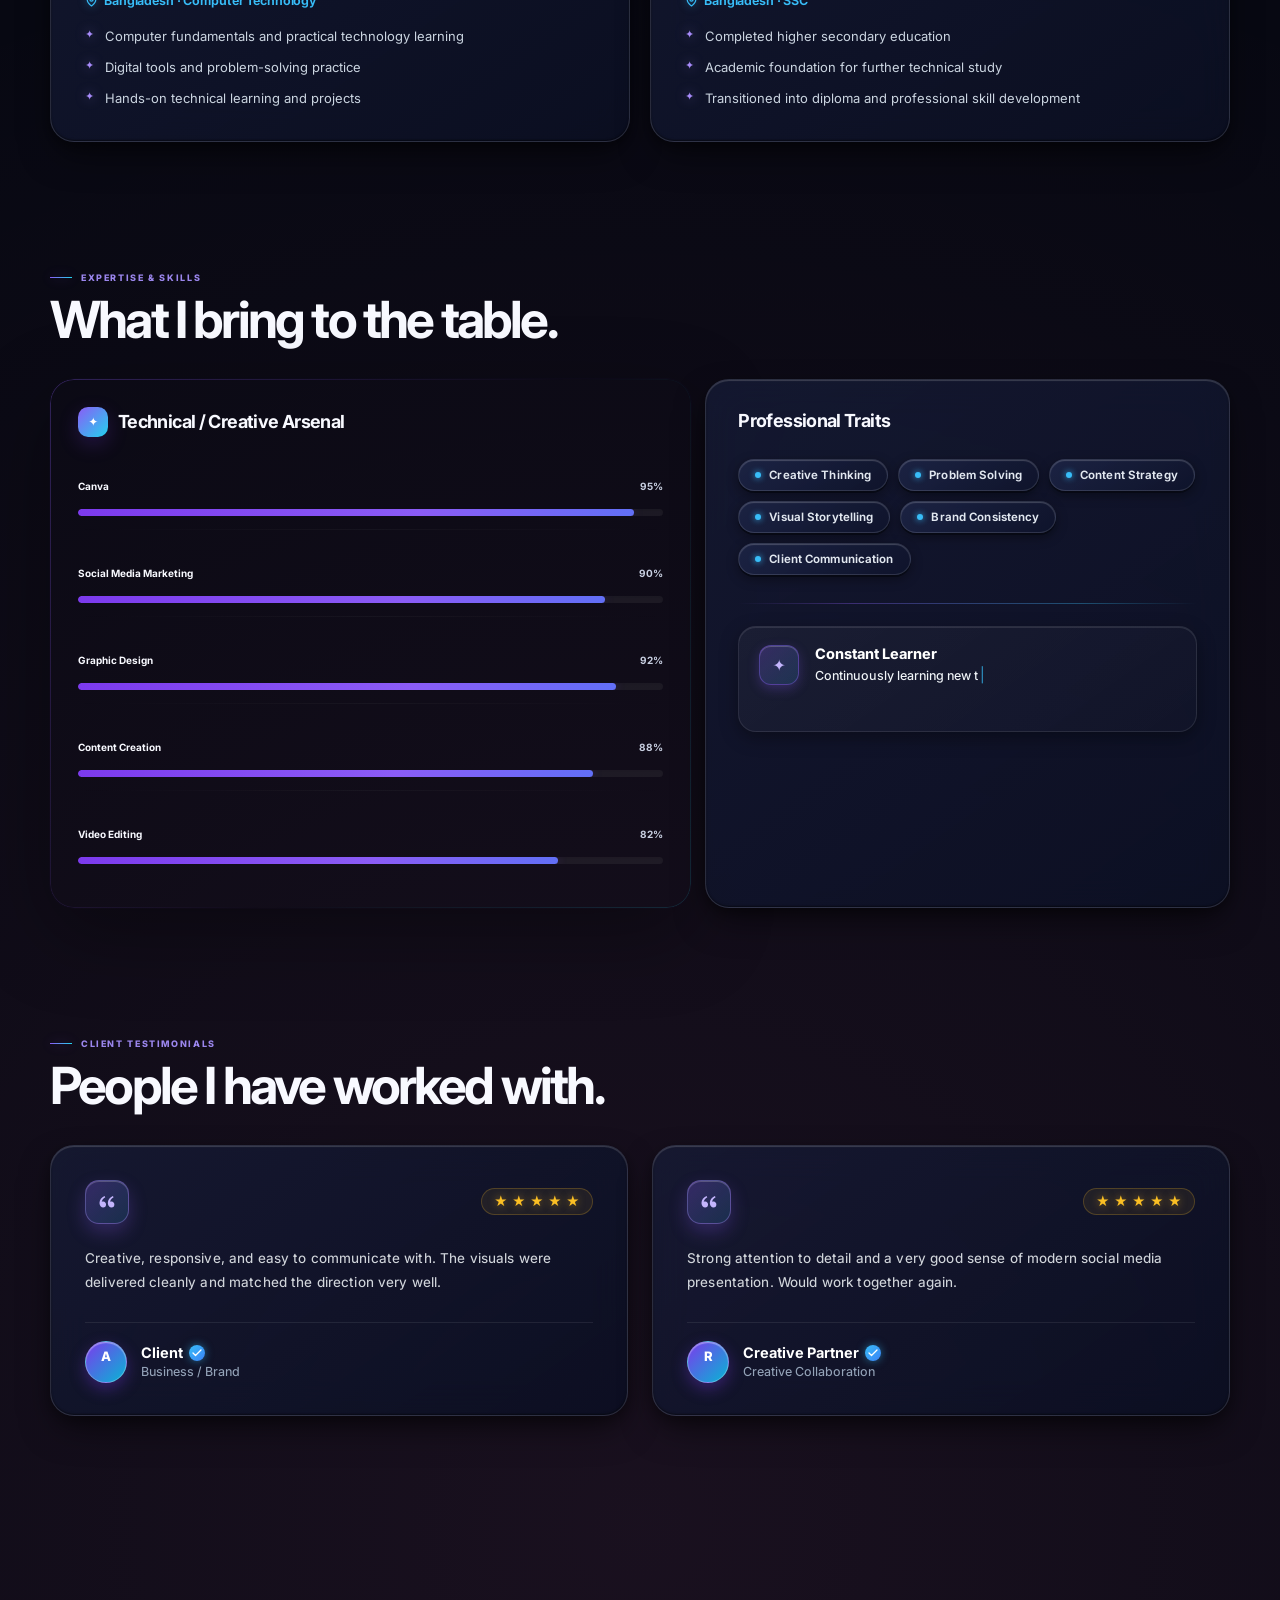
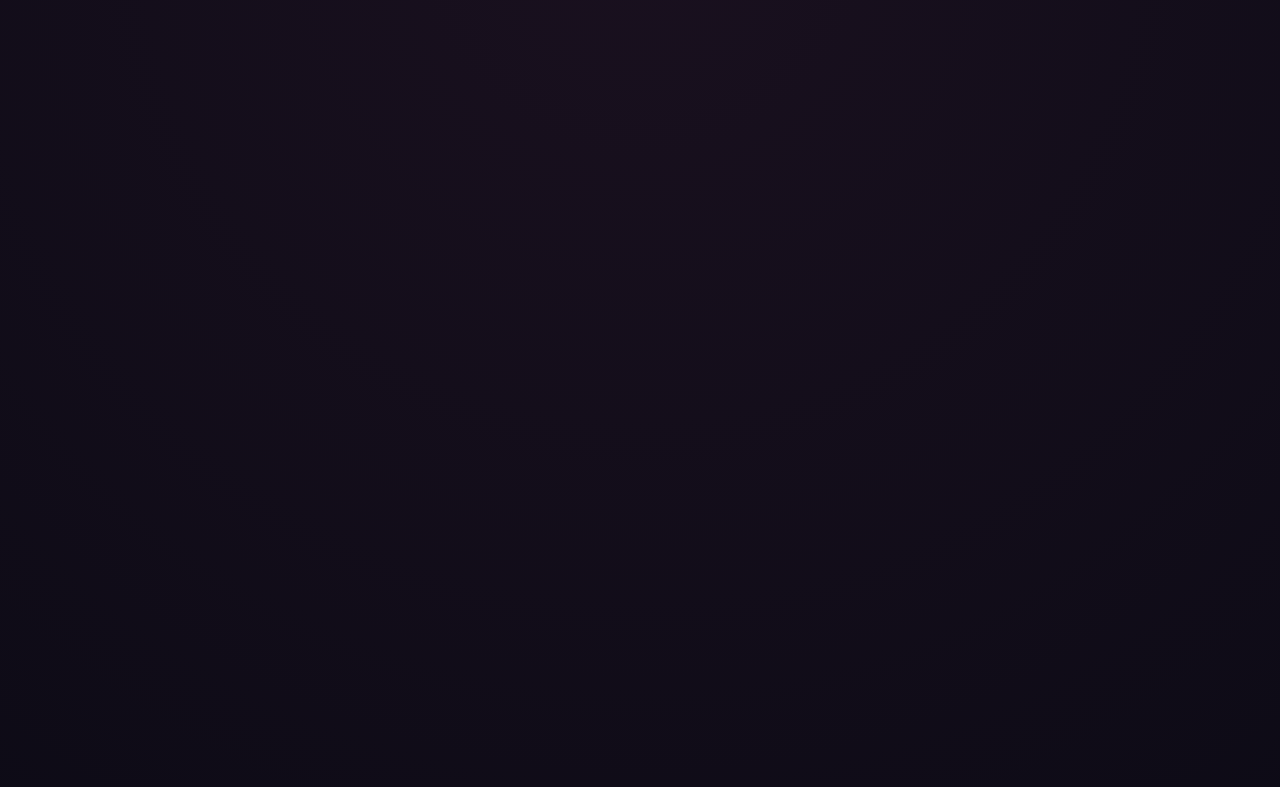
==== commit ff0b5753: "update front" ====
--- a/index.html
+++ b/index.html
@@ -79,6 +79,11 @@
 
   <div class="cursor" id="cursor"></div>
 
+  <!-- 3D Interactive Background Scene -->
+  <div class="shader-frame" aria-hidden="true">
+    <canvas id="particle-canvas" class="background-3d-canvas"></canvas>
+  </div>
+
   <!-- =========================
 
        HEADER
@@ -87,33 +92,36 @@
 
   <header class="topbar">
 
-    <a class="brand" href="#top" aria-label="Sefat Bhuiyan Portfolio Home">
-
-      <span class="brand-badge">SB</span>
-
-      <span>
-
-        Sefat Bhuiyan
-
-        <small>PORTFOLIO</small>
-
+    <a class="brand brand-3d" href="#top" aria-label="Sefat Bhuiyan Portfolio Home">
+
+      <span class="brand-badge brand-badge-3d">
+        <span class="brand-badge-text">SB</span>
+        <span class="brand-badge-sheen" aria-hidden="true"></span>
       </span>
 
+      <span class="brand-text-wrap">
+
+        <span class="brand-name">Sefat Bhuiyan</span>
+
+        <small class="brand-role">PORTFOLIO</small>
+
+      </span>
+
     </a>
 
-    <nav class="nav" id="mainNavigation" aria-label="Primary navigation">
-
-  <a href="#top">Home</a>
-
-  <a href="#about">About</a>
-
-  <a href="#education">Education</a>
-
-  <a href="#career">Career</a>
-
-  <a href="#projects">Projects</a>
-
-</nav>
+    <nav class="nav nav-3d" id="mainNavigation" aria-label="Primary navigation">
+
+      <a href="#top" class="active">Home</a>
+
+      <a href="#about">About</a>
+
+      <a href="#education">Education</a>
+
+      <a href="#career">Career</a>
+
+      <a href="#projects">Projects</a>
+
+    </nav>
 
 <!-- Mobile Menu Toggle -->
 
@@ -147,7 +155,7 @@
 
   <button
 
-    class="language-toggle"
+    class="language-toggle language-toggle-3d"
 
     id="languageToggle"
 
@@ -163,6 +171,10 @@
 
   >
 
+    <span class="lang-globe-icon" aria-hidden="true">
+      <svg viewBox="0 0 24 24" width="13" height="13" fill="none" stroke="currentColor" stroke-width="2" stroke-linecap="round" stroke-linejoin="round"><circle cx="12" cy="12" r="10"/><line x1="2" y1="12" x2="22" y2="12"/><path d="M12 2a15.3 15.3 0 0 1 4 10 15.3 15.3 0 0 1-4 10 15.3 15.3 0 0 1-4-10 15.3 15.3 0 0 1 4-10z"/></svg>
+    </span>
+
     <span id="languageCurrent">EN</span>
 
     <span class="language-chevron" aria-hidden="true">
@@ -245,7 +257,7 @@
 
 <button
 
-  class="theme"
+  class="theme theme-3d-btn"
 
   id="themeBtn"
 
@@ -257,7 +269,9 @@
 
 >
 
-  ◔
+  <span class="theme-icon-slot" id="themeIconSlot" aria-hidden="true">
+    <svg class="theme-svg theme-svg-moon" viewBox="0 0 24 24" width="16" height="16" fill="none" stroke="currentColor" stroke-width="2.2" stroke-linecap="round" stroke-linejoin="round"><path d="M12 3a6 6 0 0 0 9 9 9 9 0 1 1-9-9Z"/></svg>
+  </span>
 
 </button>
 
@@ -291,62 +305,78 @@
 
           </span>
 
-          <h1>
-
-            Hi, I'm<br />
-
-            <span class="gradient">Sefat Bhuiyan</span>
+          <h1 class="hero-title-clean" id="heroTitle">
+
+            <span class="hero-greeting-line">Hi, I'm</span><br />
+
+            <span class="hero-name-line">
+              <span class="gradient hero-name-vibrant">Sefat Bhuiyan</span>
+            </span>
 
           </h1>
 
-          <p class="lead">
-
-            I build creative digital experiences. Specialized in digital
-
-            marketing, content creation, graphic design, and modern social
-
-            media visuals.
-
+          <!-- 3D Interactive Role Flipper Ticker -->
+          <div class="hero-role-flipper" aria-label="Specialization">
+            <span class="role-pill-3d">
+              <span class="role-icon" aria-hidden="true">
+                <svg viewBox="0 0 24 24" width="13" height="13" fill="none" stroke="currentColor" stroke-width="2.2" stroke-linecap="round" stroke-linejoin="round"><polygon points="12 2 15.09 8.26 22 9.27 17 14.14 18.18 21.02 12 17.77 5.82 21.02 7 14.14 2 9.27 8.91 8.26 12 2"/></svg>
+              </span>
+              <span class="role-text" id="heroRoleText">Digital Marketer</span>
+              <span class="role-sheen" aria-hidden="true"></span>
+            </span>
+          </div>
+
+          <p class="lead" id="heroLead">
+            <span class="lead-typing-text" id="leadTypingText">I build creative digital experiences. Specialized in digital marketing, content creation, graphic design, and modern social media visuals.</span><span class="lead-cursor" id="leadCursor" aria-hidden="true">|</span>
           </p>
 
-          <div class="buttons">
-
-            <a class="btn primary" href="#projects">
-
-              View Work&nbsp;→
+          <div class="buttons hero-action-buttons">
+
+            <!-- ThreeUI ShaderButtons: Translucent Violet Primary Action -->
+            <a class="btn primary start-simple shader-btn" href="#projects">
+
+              <span class="label">View Work</span>
+              <svg class="shader-icon" viewBox="0 0 24 24" width="16" height="16" fill="none" stroke="currentColor" stroke-width="2.2" stroke-linecap="round" stroke-linejoin="round" aria-hidden="true"><path d="M5 12h14m-6-6 6 6-6 6"/></svg>
+              <span class="shine" aria-hidden="true"></span>
 
             </a>
 
+            <!-- ThreeUI ShaderButtons: Pressed Ceramic Action -->
             <a
 
-  class="btn"
-
-  id="resumeBtn"
-
-  href="https://drive.google.com/file/d/1zcAhfVE7Imbd7cJfwwncvRKoE4ADYErq/view?usp=sharing"
-
-  target="_blank"
-
-  rel="noopener noreferrer"
-
-  aria-label="Open Sefat Bhuiyan resume"
-
-  title="Open Resume"
-
->
-
-  Resume&nbsp;↗
-
-</a>
+              class="btn create-simple shader-btn"
+
+              id="resumeBtn"
+
+              href="https://drive.google.com/file/d/1zcAhfVE7Imbd7cJfwwncvRKoE4ADYErq/view?usp=sharing"
+
+              target="_blank"
+
+              rel="noopener noreferrer"
+
+              aria-label="Open Sefat Bhuiyan resume"
+
+              title="Open Resume"
+
+            >
+
+              <svg class="shader-icon" viewBox="0 0 24 24" width="16" height="16" fill="none" stroke="currentColor" stroke-width="2.2" stroke-linecap="round" stroke-linejoin="round" aria-hidden="true"><circle cx="12" cy="12" r="9"/><path d="M12 8v8m-4-4h8"/></svg>
+              <span class="label">Resume</span>
+
+            </a>
 
           </div>
 
           <!-- Social links -->
 
-          <div class="socials" aria-label="Social links">
+          <!-- 3D Holographic Social Orbit -->
+
+          <div class="socials socials-3d" aria-label="Social links">
 
             <a
 
+              class="social-btn-3d social-whatsapp"
+
               id="socialWhatsApp"
 
               href="https://wa.me/8801828157751"
@@ -355,18 +385,23 @@
 
               rel="noopener noreferrer"
 
-              aria-label="WhatsApp"
+              aria-label="Chat on WhatsApp"
 
               title="WhatsApp"
 
             >
 
-              ◉
+              <span class="social-icon" aria-hidden="true">
+                <svg viewBox="0 0 24 24" width="16" height="16" fill="currentColor"><path d="M12.04 2C6.58 2 2.13 6.45 2.13 11.91C2.13 13.66 2.59 15.36 3.45 16.86L2.05 22L7.3 20.62C8.75 21.41 10.38 21.83 12.04 21.83C17.5 21.83 21.95 17.38 21.95 11.92C21.95 9.27 20.92 6.78 19.05 4.91C17.18 3.03 14.69 2 12.04 2M12.05 3.67C14.25 3.67 16.31 4.53 17.87 6.09C19.42 7.65 20.28 9.72 20.28 11.92C20.28 16.46 16.58 20.15 12.04 20.15C10.56 20.15 9.11 19.76 7.85 19L7.55 18.83L4.43 19.65L5.26 16.61L5.06 16.29C4.24 14.99 3.8 13.47 3.8 11.91C3.81 7.37 7.5 3.67 12.05 3.67M9.53 7.5C9.36 7.5 9.09 7.57 8.87 7.8C8.64 8.05 8 8.65 8 9.87C8 11.09 8.89 12.27 9.01 12.44C9.14 12.61 10.74 15.19 13.25 16.18C15.34 17 15.77 16.84 16.22 16.8C16.67 16.75 17.68 16.2 17.89 15.61C18.1 15.02 18.1 14.52 18.04 14.41C17.97 14.31 17.79 14.25 17.53 14.12C17.27 14 15.99 13.37 15.75 13.29C15.52 13.2 15.35 13.16 15.18 13.41C15 13.65 14.5 14.25 14.34 14.43C14.19 14.61 14.04 14.63 13.78 14.5C13.52 14.37 12.44 14.02 11.16 12.87C10.16 11.98 9.48 10.88 9.29 10.55C9.1 10.22 9.27 10.04 9.4 9.91C9.52 9.79 9.66 9.6 9.8 9.44C9.93 9.27 9.98 9.15 10.06 8.98C10.15 8.81 10.11 8.66 10.04 8.53C9.98 8.4 9.53 7.3 9.35 6.84C9.17 6.39 8.99 6.45 8.85 6.45C8.72 6.45 8.55 6.44 8.38 6.44"/></svg>
+              </span>
+              <span class="social-shine" aria-hidden="true"></span>
 
             </a>
 
             <a
 
+              class="social-btn-3d social-facebook"
+
               id="socialFacebook"
 
               href="https://www.facebook.com/profile.php?id=61591445054359"
@@ -375,18 +410,23 @@
 
               rel="noopener noreferrer"
 
-              aria-label="Facebook"
+              aria-label="Facebook Profile"
 
               title="Facebook"
 
             >
 
-              f
+              <span class="social-icon" aria-hidden="true">
+                <svg viewBox="0 0 24 24" width="16" height="16" fill="currentColor"><path d="M22 12c0-5.523-4.477-10-10-10S2 6.477 2 12c0 4.991 3.657 9.128 8.438 9.878v-6.987h-2.54V12h2.54V9.797c0-2.506 1.492-3.89 3.777-3.89 1.094 0 2.238.195 2.238.195v2.46h-1.26c-1.243 0-1.63.771-1.63 1.562V12h2.773l-.443 2.89h-2.33v6.988C18.343 21.128 22 16.991 22 12z"/></svg>
+              </span>
+              <span class="social-shine" aria-hidden="true"></span>
 
             </a>
 
             <a
 
+              class="social-btn-3d social-linkedin"
+
               id="socialLinkedIn"
 
               href="https://www.linkedin.com/in/sefat-bhuiyan"
@@ -395,29 +435,37 @@
 
               rel="noopener noreferrer"
 
-              aria-label="LinkedIn"
+              aria-label="LinkedIn Profile"
 
               title="LinkedIn"
 
             >
 
-              in
+              <span class="social-icon" aria-hidden="true">
+                <svg viewBox="0 0 24 24" width="16" height="16" fill="currentColor"><path d="M19 3a2 2 0 0 1 2 2v14a2 2 0 0 1-2 2H5a2 2 0 0 1-2-2V5a2 2 0 0 1 2-2h14m-.5 15.5v-5.3a3.26 3.26 0 0 0-3.26-3.26c-.85 0-1.84.52-2.28 1.3v-1.11h-2.79v8.37h2.79v-4.93c0-.77.62-1.4 1.39-1.4a1.4 1.4 0 0 1 1.4 1.4v4.93h2.75M6.88 8.56a1.68 1.68 0 0 0 1.68-1.68c0-.93-.75-1.69-1.68-1.69a1.69 1.69 0 0 0-1.69 1.69c0 .93.76 1.68 1.69 1.68m1.39 9.94v-8.37H5.5v8.37h2.77z"/></svg>
+              </span>
+              <span class="social-shine" aria-hidden="true"></span>
 
             </a>
 
             <a
 
+              class="social-btn-3d social-email"
+
               id="socialEmail"
 
               href="mailto:ksefat94@gmail.com"
 
-              aria-label="Email"
+              aria-label="Send Email"
 
               title="Email"
 
             >
 
-              ✉
+              <span class="social-icon" aria-hidden="true">
+                <svg viewBox="0 0 24 24" width="16" height="16" fill="none" stroke="currentColor" stroke-width="2" stroke-linecap="round" stroke-linejoin="round"><rect width="20" height="16" x="2" y="4" rx="2"/><path d="m22 7-8.97 5.7a1.94 1.94 0 0 1-2.06 0L2 7"/></svg>
+              </span>
+              <span class="social-shine" aria-hidden="true"></span>
 
             </a>
 
@@ -425,86 +473,156 @@
 
         </div>
 
-        <div class="hero-art">
-
-          <div class="hanging"></div>
-
-          <div class="id-card">
-
-            <div class="card-top">
-
-              <img
-
-                class="portrait"
-
-                src="assets/sefat02.png"
-
-                alt="Profile portrait of Sefat Bhuiyan"
-                loading="eager"
-                fetchpriority="high"
-                decoding="async"
+        <div class="hero-art" id="heroArtArea">
+
+          <!-- Unified Lanyard & Badge Assembly (Locked Together Rigidly) -->
+          <div class="lanyard-badge-assembly" id="lanyardAssembly">
+            
+            <!-- Sleek Minimalist Lanyard Strap & Swivel Clasp -->
+            <div class="lanyard-rig" id="lanyardRig" aria-hidden="true">
+              <div class="lanyard-mount"></div>
+              <div class="lanyard-strap" id="lanyardStrap"></div>
+              <div class="lanyard-hardware">
+                <div class="lanyard-ring"></div>
+                <div class="lanyard-clip">
+                  <span class="clip-jaw"></span>
+                </div>
+              </div>
+            </div>
+
+            <!-- 3D ID Badge (Physically Clamped to Lanyard Clip) -->
+            <div class="id-card id-card-interactive" id="heroIdCard" tabindex="0" role="region" aria-label="Interactive ID Badge: Drag or flick to spin">
               
-
-              />
-
-            </div>
-
-            <div class="card-body">
-
-              <h3>Sefat Bhuiyan</h3>
-
-              <div class="card-role">
-
-                Digital Marketer &amp; Graphic Designer
-
+              <!-- Badge Header Zone (Clean and sleek clamp area) -->
+              <div class="card-header-bezel"></div>
+
+              <!-- CARD FRONT -->
+              <div class="card-face card-front">
+                <div class="card-top">
+                  <img
+                    class="portrait"
+                    src="assets/sefat02.png"
+                    alt="Profile portrait of Sefat Bhuiyan"
+                    loading="eager"
+                    fetchpriority="high"
+                    decoding="async"
+                  />
+                  <div class="card-glare-sweep"></div>
+                </div>
+
+                <div class="card-body">
+                  <div class="card-header-row">
+                    <h3>Sefat Bhuiyan</h3>
+                    <span class="badge-verify-pill" title="Verified Creator">
+                      <svg width="13" height="13" viewBox="0 0 24 24" fill="currentColor"><path d="M12 2C6.48 2 2 6.48 2 12s4.48 10 10 10 10-4.48 10-10S17.52 2 12 2zm-2 15l-5-5 1.41-1.41L10 14.17l7.59-7.59L19 8l-9 9z"/></svg>
+                    </span>
+                  </div>
+
+                  <div class="card-role">
+                    Digital Marketer &amp; Graphic Designer
+                  </div>
+
+                  <div class="card-grid">
+                    <div>
+                      <div class="label">SPECIALTY</div>
+                      <div class="value">Marketing &amp; Design</div>
+                    </div>
+                    <div>
+                      <div class="label">LOCATION</div>
+                      <div class="value">Dhaka, Bangladesh</div>
+                    </div>
+                    <div>
+                      <div class="label">EXPERIENCE</div>
+                      <div class="value">Creative Projects</div>
+                    </div>
+                    <div>
+                      <div class="label">STATUS</div>
+                      <div class="value status">● Active</div>
+                    </div>
+                  </div>
+
+                  <div class="barcode">
+                    <div class="barcode-waveform" aria-hidden="true">
+                      <span class="bar-line"></span><span class="bar-line"></span><span class="bar-line"></span>
+                      <span class="bar-line"></span><span class="bar-line"></span><span class="bar-line"></span>
+                      <span class="bar-line"></span><span class="bar-line"></span><span class="bar-line"></span>
+                      <span class="bar-line"></span><span class="bar-line"></span><span class="bar-line"></span>
+                      <span class="bar-line"></span><span class="bar-line"></span><span class="bar-line"></span>
+                    </div>
+                    <div class="barcode-meta">
+                      <b class="barcode-serial">SB-89240-PRO</b>
+                      <span class="barcode-brand">LIGHTSWIND UI</span>
+                    </div>
+                  </div>
+                </div>
               </div>
 
-              <div class="card-grid">
-
-                <div>
-
-                  <div class="label">SPECIALTY</div>
-
-                  <div class="value">Marketing &amp; Design</div>
-
+              <!-- CARD BACK (for full 360° 3D flip & details) -->
+              <div class="card-face card-back" aria-hidden="true">
+                <div class="card-back-content">
+                  <div class="card-back-top">
+                    <div class="back-nfc-chip">
+                      <div class="chip-contact"></div>
+                      <svg class="nfc-wave" viewBox="0 0 24 24" width="18" height="18" fill="none" stroke="currentColor" stroke-width="2"><path d="M5 12.55a11 11 0 0 1 14.08 0M1.42 9a16 16 0 0 1 21.16 0M8.53 16.11a6 6 0 0 1 6.95 0M12 20h.01"/></svg>
+                    </div>
+                    <div class="back-holo-strip">
+                      <span class="holo-text">★ VERIFIED CREATOR ★</span>
+                      <span class="holo-shimmer"></span>
+                    </div>
+                  </div>
+
+                  <div class="card-back-main">
+                    <div class="back-avatar-circle">
+                      <span class="back-monogram">SB</span>
+                    </div>
+                    <h4 class="back-name">SEFAT BHUIYAN</h4>
+                    <p class="back-sub">Creative Director &amp; Marketing Strategist</p>
+                    
+                    <div class="back-specs-table">
+                      <div class="back-spec-row">
+                        <span class="b-lbl">ISSUED</span>
+                        <span class="b-val">2026 OFFICIAL</span>
+                      </div>
+                      <div class="back-spec-row">
+                        <span class="b-lbl">CREDENTIAL</span>
+                        <span class="b-val">EXECUTIVE TIER</span>
+                      </div>
+                      <div class="back-spec-row">
+                        <span class="b-lbl">CLEARANCE</span>
+                        <span class="b-val">FULL ACCESS</span>
+                      </div>
+                    </div>
+                  </div>
+
+                  <div class="card-back-bottom">
+                    <div class="back-qr-box">
+                      <div class="qr-target tl"></div>
+                      <div class="qr-target tr"></div>
+                      <div class="qr-target bl"></div>
+                      <div class="qr-matrix"></div>
+                    </div>
+                    <div class="back-qr-meta">
+                      <span class="qr-label">SCAN TO CONNECT</span>
+                      <span class="qr-url">sefatbhuiyan.online</span>
+                      <span class="qr-serial">REF: #DXB-99824-V3</span>
+                    </div>
+                  </div>
                 </div>
-
-                <div>
-
-                  <div class="label">LOCATION</div>
-
-                  <div class="value">Dhaka, Bangladesh</div>
-
-                </div>
-
-                <div>
-
-                  <div class="label">EXPERIENCE</div>
-
-                  <div class="value">Creative Projects</div>
-
-                </div>
-
-                <div>
-
-                  <div class="label">STATUS</div>
-
-                  <div class="value status">● Active</div>
-
-                </div>
-
               </div>
 
-              <div class="barcode">
-
-                <b>SB-PORTFOLIO</b>
-
-                <span>PERSONAL BRAND</span>
-
-              </div>
-
-            </div>
-
+              <!-- Interactive 3D Surface Specular Glare -->
+              <div class="card-specular-glare" id="cardSpecularGlare" aria-hidden="true"></div>
+            </div>
+          </div>
+
+          <!-- Drag & Spin Hint Controls -->
+          <div class="id-card-hint" id="idCardHint">
+            <span class="hint-text">Drag or click the card</span>
+            <button class="hint-spin-trigger" id="cardSpinTrigger" type="button" aria-label="Spin badge 360 degrees" title="Click to spin card">
+              <svg viewBox="0 0 24 24" width="14" height="14" fill="none" stroke="currentColor" stroke-width="2.2" stroke-linecap="round" stroke-linejoin="round">
+                <path d="M21.5 2v6h-6M21.34 15.57a10 10 0 1 1-.57-8.38l5.67-5.19"/>
+              </svg>
+            </button>
           </div>
 
         </div>
@@ -529,9 +647,11 @@
 
     <section class="section container" id="about">
 
-      <div class="about-grid">
-
-        <div class="about-copy">
+      <div class="about-grid about-grid-3d">
+
+        <div class="about-copy about-copy-3d">
+
+          <div class="about-card-glow" aria-hidden="true"></div>
 
           <div class="eyebrow">About Me</div>
 
@@ -546,57 +666,80 @@
           <p class="section-desc">
 
             I am a creative digital marketer and designer focused on building
-
             clear, engaging, and visually strong digital experiences. I blend
-
             marketing strategy, content creation, and design to help brands
-
             communicate better.
 
           </p>
 
-        </div>
-
-        <div class="stats">
-
-          <div class="stat">
-
-            <div class="icon">⌁</div>
+          <span class="about-sheen" aria-hidden="true"></span>
+
+        </div>
+
+        <div class="stats stats-grid-3d">
+
+          <div class="stat stat-3d">
+
+            <div class="stat-card-glow" aria-hidden="true"></div>
+
+            <div class="stat-icon-puck" aria-hidden="true">
+              <svg viewBox="0 0 24 24" width="20" height="20" fill="none" stroke="currentColor" stroke-width="2.2" stroke-linecap="round" stroke-linejoin="round"><polygon points="13 2 3 14 12 14 11 22 21 10 12 10 13 2"/></svg>
+            </div>
 
             <b>10+</b>
 
             <span>Creative Skills</span>
 
-          </div>
-
-          <div class="stat">
-
-            <div class="icon">⌘</div>
+            <span class="stat-sheen" aria-hidden="true"></span>
+
+          </div>
+
+          <div class="stat stat-3d">
+
+            <div class="stat-card-glow" aria-hidden="true"></div>
+
+            <div class="stat-icon-puck" aria-hidden="true">
+              <svg viewBox="0 0 24 24" width="20" height="20" fill="none" stroke="currentColor" stroke-width="2.2" stroke-linecap="round" stroke-linejoin="round"><path d="M12 2L2 7l10 5 10-5-10-5zM2 17l10 5 10-5M2 12l10 5 10-5"/></svg>
+            </div>
 
             <b>50+</b>
 
             <span>Projects &amp; Designs</span>
 
-          </div>
-
-          <div class="stat">
-
-            <div class="icon">♙</div>
+            <span class="stat-sheen" aria-hidden="true"></span>
+
+          </div>
+
+          <div class="stat stat-3d">
+
+            <div class="stat-card-glow" aria-hidden="true"></div>
+
+            <div class="stat-icon-puck" aria-hidden="true">
+              <svg viewBox="0 0 24 24" width="20" height="20" fill="none" stroke="currentColor" stroke-width="2.2" stroke-linecap="round" stroke-linejoin="round"><path d="M16 21v-2a4 4 0 0 0-4-4H6a4 4 0 0 0-4 4v2"/><circle cx="9" cy="7" r="4"/><path d="M22 21v-2a4 4 0 0 0-3-3.87"/><path d="M16 3.13a4 4 0 0 1 0 7.75"/></svg>
+            </div>
 
             <b>10+</b>
 
             <span>Clients / Collaborations</span>
 
-          </div>
-
-          <div class="stat">
-
-            <div class="icon">✦</div>
+            <span class="stat-sheen" aria-hidden="true"></span>
+
+          </div>
+
+          <div class="stat stat-3d">
+
+            <div class="stat-card-glow" aria-hidden="true"></div>
+
+            <div class="stat-icon-puck" aria-hidden="true">
+              <svg viewBox="0 0 24 24" width="20" height="20" fill="none" stroke="currentColor" stroke-width="2.2" stroke-linecap="round" stroke-linejoin="round"><path d="m12 3-1.9 5.8a2 2 0 0 1-1.3 1.3L3 12l5.8 1.9a2 2 0 0 1 1.3 1.3L12 21l1.9-5.8a2 2 0 0 1 1.3-1.3L21 12l-5.8-1.9a2 2 0 0 1-1.3-1.3L12 3z"/></svg>
+            </div>
 
             <b>05+</b>
 
             <span>Core Services</span>
 
+            <span class="stat-sheen" aria-hidden="true"></span>
+
           </div>
 
         </div>
@@ -626,18 +769,21 @@
         <p class="section-desc">
 
           A compact service system based on the supplied reference layout.
-
           Replace the wording later without changing the design.
 
         </p>
 
       </div>
 
-      <div class="cards4">
-
-        <div class="service">
-
-          <div class="icon">◫</div>
+      <div class="cards4 cards4-3d">
+
+        <div class="service service-3d">
+
+          <div class="service-card-glow" aria-hidden="true"></div>
+
+          <div class="service-icon-puck" aria-hidden="true">
+            <svg viewBox="0 0 24 24" width="22" height="22" fill="none" stroke="currentColor" stroke-width="2.2" stroke-linecap="round" stroke-linejoin="round"><path d="m3 11 18-5v12L3 13v-2z"/><path d="M11.6 16.8a3 3 0 1 1-5.8-1.6"/></svg>
+          </div>
 
           <h3>Social Media Marketing</h3>
 
@@ -647,11 +793,17 @@
 
           </p>
 
-        </div>
-
-        <div class="service">
-
-          <div class="icon">⌁</div>
+          <span class="service-sheen" aria-hidden="true"></span>
+
+        </div>
+
+        <div class="service service-3d">
+
+          <div class="service-card-glow" aria-hidden="true"></div>
+
+          <div class="service-icon-puck" aria-hidden="true">
+            <svg viewBox="0 0 24 24" width="22" height="22" fill="none" stroke="currentColor" stroke-width="2.2" stroke-linecap="round" stroke-linejoin="round"><path d="m12 19 7-7 3 3-7 7-3-3z"/><path d="m18 13-1.5-7.5L2 2l3.5 14.5L13 18l5-5z"/><path d="m2 2 7.586 7.586"/><circle cx="11" cy="11" r="2"/></svg>
+          </div>
 
           <h3>Graphic Design</h3>
 
@@ -661,11 +813,17 @@
 
           </p>
 
-        </div>
-
-        <div class="service">
-
-          <div class="icon">✦</div>
+          <span class="service-sheen" aria-hidden="true"></span>
+
+        </div>
+
+        <div class="service service-3d">
+
+          <div class="service-card-glow" aria-hidden="true"></div>
+
+          <div class="service-icon-puck" aria-hidden="true">
+            <svg viewBox="0 0 24 24" width="22" height="22" fill="none" stroke="currentColor" stroke-width="2.2" stroke-linecap="round" stroke-linejoin="round"><path d="M15 10l5-3v10l-5-3v-4z"/><rect width="13" height="12" x="2" y="6" rx="3"/></svg>
+          </div>
 
           <h3>Content Creation</h3>
 
@@ -675,11 +833,17 @@
 
           </p>
 
-        </div>
-
-        <div class="service">
-
-          <div class="icon">◫</div>
+          <span class="service-sheen" aria-hidden="true"></span>
+
+        </div>
+
+        <div class="service service-3d">
+
+          <div class="service-card-glow" aria-hidden="true"></div>
+
+          <div class="service-icon-puck" aria-hidden="true">
+            <svg viewBox="0 0 24 24" width="22" height="22" fill="none" stroke="currentColor" stroke-width="2.2" stroke-linecap="round" stroke-linejoin="round"><circle cx="12" cy="12" r="10"/><path d="m4.93 4.93 4.24 4.24"/><path d="m14.83 9.17 4.24-4.24"/><path d="m14.83 14.83 4.24 4.24"/><path d="m9.17 14.83-4.24 4.24"/></svg>
+          </div>
 
           <h3>Brand Visuals</h3>
 
@@ -688,6 +852,8 @@
             Clean identity assets, campaign visuals, and consistent presentation.
 
           </p>
+
+          <span class="service-sheen" aria-hidden="true"></span>
 
         </div>
 
@@ -739,9 +905,10 @@
           </p>
         </div>
 
-        <div class="featured-project-grid">
-
-          <article class="featured-project-card">
+        <div class="featured-project-grid featured-grid-3d">
+
+          <article class="featured-project-card project-card-3d">
+            <div class="project-card-glow" aria-hidden="true"></div>
             <div class="featured-project-preview featured-preview-1" aria-hidden="true">
               <span class="preview-index">01</span>
               <span class="preview-label">SOCIAL</span>
@@ -759,19 +926,22 @@
               <h4>Social Media Campaign</h4>
               <p>Page visuals, content planning, and growth-focused creative direction.</p>
               <a
-                class="featured-project-link"
+                class="featured-project-link btn-3d-glow"
                 href="https://drive.google.com/file/d/1Pnhet0Yw46Bn68PqGluOJuRoGNqUbBhj/view?usp=sharing"
                 target="_blank"
                 rel="noopener noreferrer"
                 aria-label="Open social media campaign work"
               >
                 <span>View Collection</span>
-                <span aria-hidden="true">↗</span>
+                <span class="btn-arrow" aria-hidden="true">↗</span>
+                <span class="btn-shine" aria-hidden="true"></span>
               </a>
             </div>
+            <span class="project-card-sheen" aria-hidden="true"></span>
           </article>
 
-          <article class="featured-project-card">
+          <article class="featured-project-card project-card-3d">
+            <div class="project-card-glow" aria-hidden="true"></div>
             <div class="featured-project-preview featured-preview-2" aria-hidden="true">
               <span class="preview-index">02</span>
               <span class="preview-label">BRAND</span>
@@ -789,19 +959,22 @@
               <h4>Brand Visual Design</h4>
               <p>Clean visual assets, campaign creatives, and consistent brand presentation.</p>
               <a
-                class="featured-project-link"
+                class="featured-project-link btn-3d-glow"
                 href="https://drive.google.com/file/d/1Mx41R4mh6wBb_MWzTWb5ji8LdALnd33S/view?usp=sharing"
                 target="_blank"
                 rel="noopener noreferrer"
                 aria-label="Open brand visual design work"
               >
                 <span>View Collection</span>
-                <span aria-hidden="true">↗</span>
+                <span class="btn-arrow" aria-hidden="true">↗</span>
+                <span class="btn-shine" aria-hidden="true"></span>
               </a>
             </div>
+            <span class="project-card-sheen" aria-hidden="true"></span>
           </article>
 
-          <article class="featured-project-card">
+          <article class="featured-project-card project-card-3d">
+            <div class="project-card-glow" aria-hidden="true"></div>
             <div class="featured-project-preview featured-preview-3" aria-hidden="true">
               <span class="preview-index">03</span>
               <span class="preview-label">CONTENT</span>
@@ -818,22 +991,26 @@
               <h4>Content &amp; Ad Creative</h4>
               <p>Creative concepts, ad-ready visuals, scripts, and branded content direction.</p>
               <a
-                class="featured-project-link"
+                class="featured-project-link btn-3d-glow"
                 href="https://drive.google.com/file/d/1SbGnlIN3IYTsNqmap2QX8vh-jUJY6Kp_/view?usp=sharing"
                 target="_blank"
                 rel="noopener noreferrer"
                 aria-label="Open content and ad creative work"
               >
                 <span>View Collection</span>
-                <span aria-hidden="true">↗</span>
+                <span class="btn-arrow" aria-hidden="true">↗</span>
+                <span class="btn-shine" aria-hidden="true"></span>
               </a>
             </div>
+            <span class="project-card-sheen" aria-hidden="true"></span>
           </article>
 
         </div>
       </div>
 
-<div class="all-projects-card">
+      <div class="all-projects-card all-projects-3d">
+
+        <div class="all-projects-glow" aria-hidden="true"></div>
 
         <span class="all-projects-orb orb-left" aria-hidden="true"></span>
 
@@ -865,7 +1042,7 @@
 
         <a
 
-          class="all-projects-btn"
+          class="all-projects-btn all-projects-btn-3d"
 
           href="https://drive.google.com/drive/folders/1YdholGZazN0OUQjy9QdJAz3UexFg10zK?usp=drive_link"
 
@@ -881,6 +1058,8 @@
 
           <span class="all-projects-arrow" aria-hidden="true">↗</span>
 
+          <span class="all-projects-btn-glow" aria-hidden="true"></span>
+
         </a>
 
         <div class="all-projects-tags" aria-hidden="true">
@@ -911,764 +1090,935 @@
 
         <div>
 
-          <div class="eyebrow">Career Journey</div>
-
-          <h2>My professional path.</h2>
+          <div class="eyebrow">
+            <span class="eyebrow-icon" aria-hidden="true">
+              <svg viewBox="0 0 24 24" width="13" height="13" fill="none" stroke="currentColor" stroke-width="2.2" stroke-linecap="round" stroke-linejoin="round"><rect width="20" height="14" x="2" y="7" rx="2" ry="2"/><path d="M16 21V5a2 2 0 0 0-2-2h-4a2 2 0 0 0-2 2v16"/></svg>
+            </span>
+            Career Journey
+          </div>
+
+          <h2>My professional <span class="gradient">path.</span></h2>
 
         </div>
 
       </div>
 
-      <div class="timeline">
+      <div class="timeline timeline-pro">
 
         <div class="timeline-item">
 
-          <span class="timeline-dot"></span>
+          <span class="timeline-dot" aria-hidden="true">
+            <span class="dot-core"></span>
+          </span>
 
           <div class="timeline-card">
 
-            <div class="period">2026 — Present</div>
+            <div class="timeline-card-glow" aria-hidden="true"></div>
+
+            <div class="timeline-header">
+              <div class="period period-badge">2024 — 2025</div>
+              <span class="timeline-pill-scope">Foundation</span>
+            </div>
+
+            <h3>Content &amp; Social Media</h3>
+
+            <div class="company-wrap">
+              <span class="company-icon" aria-hidden="true">
+                <svg viewBox="0 0 24 24" width="13" height="13" fill="none" stroke="currentColor" stroke-width="2.2" stroke-linecap="round" stroke-linejoin="round"><path d="M4 12v8a2 2 0 0 0 2 2h12a2 2 0 0 0 2-2v-8"/><polyline points="16 6 12 2 8 6"/><line x1="12" x2="12" y1="2" y2="15"/></svg>
+              </span>
+              <span class="company">Independent Work</span>
+            </div>
+
+            <p>
+              Explored content creation, page growth, and social media strategy
+              through hands-on projects and experimentation.
+            </p>
+
+            <div class="timeline-tags">
+              <span class="t-tag">Content Direction</span>
+              <span class="t-tag">Social Growth</span>
+              <span class="t-tag">Audience Analytics</span>
+              <span class="t-tag">Short-form Video</span>
+            </div>
+
+            <span class="timeline-sheen" aria-hidden="true"></span>
+
+          </div>
+
+        </div>
+
+        <div class="timeline-item">
+
+          <span class="timeline-dot" aria-hidden="true">
+            <span class="dot-core"></span>
+          </span>
+
+          <div class="timeline-card">
+
+            <div class="timeline-card-glow" aria-hidden="true"></div>
+
+            <div class="timeline-header">
+              <div class="period period-badge">2025 — 2026</div>
+              <span class="timeline-pill-scope">Creative Practice</span>
+            </div>
+
+            <h3>Graphic Design Practice</h3>
+
+            <div class="company-wrap">
+              <span class="company-icon" aria-hidden="true">
+                <svg viewBox="0 0 24 24" width="13" height="13" fill="none" stroke="currentColor" stroke-width="2.2" stroke-linecap="round" stroke-linejoin="round"><path d="m12 19 7-7 3 3-7 7-3-3z"/><path d="m18 13-1.5-7.5L2 2l3.5 14.5L13 18l5-5z"/><path d="m2 2 7.586 7.586"/><circle cx="11" cy="11" r="2"/></svg>
+              </span>
+              <span class="company">Creative Projects</span>
+            </div>
+
+            <p>
+              Designed social posts, banners, thumbnails, logos, and visual
+              assets while developing a consistent production workflow.
+            </p>
+
+            <div class="timeline-tags">
+              <span class="t-tag">Visual Design</span>
+              <span class="t-tag">Logo &amp; Brand Assets</span>
+              <span class="t-tag">Ad Creatives</span>
+              <span class="t-tag">Canva Pro</span>
+            </div>
+
+            <span class="timeline-sheen" aria-hidden="true"></span>
+
+          </div>
+
+        </div>
+
+        <div class="timeline-item">
+
+          <span class="timeline-dot is-present" aria-hidden="true">
+            <span class="dot-core"></span>
+            <span class="dot-ripple"></span>
+          </span>
+
+          <div class="timeline-card">
+
+            <div class="timeline-card-glow" aria-hidden="true"></div>
+
+            <div class="timeline-header">
+              <div class="period period-badge is-active">
+                <span class="live-status-dot" aria-hidden="true"></span>
+                2026 — Present
+              </div>
+              <span class="timeline-pill-scope">Active Role</span>
+            </div>
 
             <h3>Digital Marketing &amp; Design</h3>
 
-            <div class="company">Freelance / Personal Projects</div>
+            <div class="company-wrap">
+              <span class="company-icon" aria-hidden="true">
+                <svg viewBox="0 0 24 24" width="13" height="13" fill="none" stroke="currentColor" stroke-width="2.2" stroke-linecap="round" stroke-linejoin="round"><rect width="20" height="14" x="2" y="7" rx="2" ry="2"/><path d="M16 21V5a2 2 0 0 0-2-2h-4a2 2 0 0 0-2 2v16"/></svg>
+              </span>
+              <span class="company">Freelance / Personal Projects</span>
+            </div>
 
             <p>
-
               Building campaigns, social visuals, creative content, and digital
-
               brand materials with a strong focus on clarity and visual quality.
-
             </p>
 
-          </div>
-
-        </div>
-
-        <div class="timeline-item">
-
-          <span class="timeline-dot"></span>
-
-          <div class="timeline-card">
-
-            <div class="period">2025 — 2026</div>
-
-            <h3>Graphic Design Practice</h3>
-
-            <div class="company">Creative Projects</div>
-
-            <p>
-
-              Designed social posts, banners, thumbnails, logos, and visual
-
-              assets while developing a consistent production workflow.
-
+            <div class="timeline-tags">
+              <span class="t-tag">Campaign Strategy</span>
+              <span class="t-tag">Brand Identity</span>
+              <span class="t-tag">Social Visuals</span>
+              <span class="t-tag">Growth Marketing</span>
+            </div>
+
+            <span class="timeline-sheen" aria-hidden="true"></span>
+
+          </div>
+
+        </div>
+
+      </div>
+
+    </section>
+
+    <!-- =========================
+
+         EDUCATION
+
+    ========================== -->
+
+    <section class="section container" id="education">
+
+      <div class="section-head">
+
+        <div>
+
+          <div class="eyebrow">Academic Background</div>
+
+          <h2>
+
+            Academic
+
+            <span class="gradient">Background</span>
+
+          </h2>
+
+        </div>
+
+        <p class="section-desc">
+
+          A practical academic path combining computer technology with hands-on technical learning.
+
+        </p>
+
+      </div>
+
+      <div class="edu-grid edu-grid-3d">
+
+        <article class="edu-card edu-card-3d">
+
+          <div class="edu-card-glow" aria-hidden="true"></div>
+
+          <div class="edu-header">
+            <div class="edu-icon-puck" aria-hidden="true">
+              <svg viewBox="0 0 24 24" width="22" height="22" fill="none" stroke="currentColor" stroke-width="2.2" stroke-linecap="round" stroke-linejoin="round"><path d="M22 10v6M2 10l10-5 10 5-10 5z"/><path d="M6 12v5c3 3 9 3 12 0v-5"/></svg>
+            </div>
+            <span class="tag is-current">Current</span>
+          </div>
+
+          <div class="icon" style="display:none">🎓</div>
+
+          <h3>Diploma in Computer Technology</h3>
+
+          <div class="meta">
+            <span class="meta-icon" aria-hidden="true">
+              <svg viewBox="0 0 24 24" width="13" height="13" fill="none" stroke="currentColor" stroke-width="2.2" stroke-linecap="round" stroke-linejoin="round"><path d="M20 10c0 6-8 12-8 12s-8-6-8-12a8 8 0 0 1 16 0Z"/><circle cx="12" cy="10" r="3"/></svg>
+            </span>
+            <span class="meta-text">Bangladesh · Computer Technology</span>
+          </div>
+
+          <ul class="edu-bullets">
+            <li>Computer fundamentals and practical technology learning</li>
+            <li>Digital tools and problem-solving practice</li>
+            <li>Hands-on technical learning and projects</li>
+          </ul>
+
+          <span class="edu-sheen" aria-hidden="true"></span>
+
+        </article>
+
+        <article class="edu-card edu-card-3d">
+
+          <div class="edu-card-glow" aria-hidden="true"></div>
+
+          <div class="edu-header">
+            <div class="edu-icon-puck is-completed" aria-hidden="true">
+              <svg viewBox="0 0 24 24" width="22" height="22" fill="none" stroke="currentColor" stroke-width="2.2" stroke-linecap="round" stroke-linejoin="round"><path d="M4 19.5v-15A2.5 2.5 0 0 1 6.5 2H20v20H6.5a2.5 2.5 0 0 1-2.5-2.5Z"/><path d="M6 6h10M6 10h10"/></svg>
+            </div>
+            <span class="tag is-completed">Completed</span>
+          </div>
+
+          <div class="icon" style="display:none">📘</div>
+
+          <h3>Secondary School Certificate</h3>
+
+          <div class="meta">
+            <span class="meta-icon" aria-hidden="true">
+              <svg viewBox="0 0 24 24" width="13" height="13" fill="none" stroke="currentColor" stroke-width="2.2" stroke-linecap="round" stroke-linejoin="round"><path d="M20 10c0 6-8 12-8 12s-8-6-8-12a8 8 0 0 1 16 0Z"/><circle cx="12" cy="10" r="3"/></svg>
+            </span>
+            <span class="meta-text">Bangladesh · SSC</span>
+          </div>
+
+          <ul class="edu-bullets">
+            <li>Completed secondary education</li>
+            <li>Academic foundation for further technical study</li>
+            <li>Transitioned into diploma and professional skill development</li>
+          </ul>
+
+          <span class="edu-sheen" aria-hidden="true"></span>
+
+        </article>
+
+      </div>
+
+    </section>
+
+    <!-- =========================
+
+         SKILLS
+
+    ========================== -->
+
+    <section class="section container" id="skills">
+
+      <div class="section-head">
+
+        <div>
+
+          <div class="eyebrow">Expertise &amp; Skills</div>
+
+          <h2>What I bring to the table.</h2>
+
+        </div>
+
+      </div>
+
+      <div class="skill-wrap">
+
+        <div class="skill-card">
+
+          <h3>Technical / Creative Arsenal</h3>
+
+          <div class="skill-list">
+
+            <div class="skill-row">
+
+              <b>Canva</b>
+
+              <strong>95%</strong>
+
+              <div class="bar">
+
+                <span style="width: 95%;"></span>
+
+              </div>
+
+            </div>
+
+            <div class="skill-row">
+
+              <b>Social Media Marketing</b>
+
+              <strong>90%</strong>
+
+              <div class="bar">
+
+                <span style="width: 90%;"></span>
+
+              </div>
+
+            </div>
+
+            <div class="skill-row">
+
+              <b>Graphic Design</b>
+
+              <strong>92%</strong>
+
+              <div class="bar">
+
+                <span style="width: 92%;"></span>
+
+              </div>
+
+            </div>
+
+            <div class="skill-row">
+
+              <b>Content Creation</b>
+
+              <strong>88%</strong>
+
+              <div class="bar">
+
+                <span style="width: 88%;"></span>
+
+              </div>
+
+            </div>
+
+            <div class="skill-row">
+
+              <b>Video Editing</b>
+
+              <strong>82%</strong>
+
+              <div class="bar">
+
+                <span style="width: 82%;"></span>
+
+              </div>
+
+            </div>
+
+          </div>
+
+        </div>
+
+        <div class="skill-card skill-card-traits">
+
+          <div class="skill-card-glow" aria-hidden="true"></div>
+
+          <h3>Professional Traits</h3>
+
+          <div class="chips chips-3d">
+
+            <span class="chip chip-3d">Creative Thinking</span>
+
+            <span class="chip chip-3d">Problem Solving</span>
+
+            <span class="chip chip-3d">Content Strategy</span>
+
+            <span class="chip chip-3d">Visual Storytelling</span>
+
+            <span class="chip chip-3d">Brand Consistency</span>
+
+            <span class="chip chip-3d">Client Communication</span>
+
+          </div>
+
+          <hr class="traits-divider" />
+
+          <div class="constant-learner-box">
+
+            <div class="learner-icon-puck" aria-hidden="true">
+              <span class="learner-sparkle">✦</span>
+            </div>
+
+            <div class="learner-text-wrap">
+
+              <b>Constant Learner</b>
+
+              <p class="learner-desc" id="learnerDesc">
+                <span class="learner-typing-text" id="learnerTypingText">Continuously learning new tools, creative workflows, digital marketing techniques, and design systems.</span><span class="learner-cursor" id="learnerCursor" aria-hidden="true">|</span>
+              </p>
+
+            </div>
+
+          </div>
+
+          <span class="skill-sheen" aria-hidden="true"></span>
+
+        </div>
+
+      </div>
+
+    </section>
+
+    <!-- =========================
+
+         TESTIMONIALS
+
+    ========================== -->
+
+    <section class="section container" id="testimonials">
+
+      <div class="section-head">
+
+        <div>
+
+          <div class="eyebrow">Client Testimonials</div>
+
+          <h2>People I have worked with.</h2>
+
+        </div>
+
+      </div>
+
+      <div class="testimonials testimonials-grid-3d">
+
+        <article class="testimonial testimonial-3d">
+
+          <div class="testimonial-glow" aria-hidden="true"></div>
+
+          <div class="testimonial-top">
+            <div class="quote-puck-3d" aria-hidden="true">
+              <svg viewBox="0 0 24 24" width="20" height="20" fill="currentColor">
+                <path d="M4.583 17.321C3.553 16.227 3 15 3 13.011c0-3.5 2.457-6.637 6.03-8.188l.893 1.378c-3.335 1.804-3.987 4.145-4.247 5.621.537-.278 1.24-.375 1.929-.311 1.804.167 3.226 1.648 3.226 3.489a3.5 3.5 0 0 1-3.5 3.5c-1.073 0-2.099-.49-2.748-1.179zm10 0C13.553 16.227 13 15 13 13.011c0-3.5 2.457-6.637 6.03-8.188l.893 1.378c-3.335 1.804-3.987 4.145-4.247 5.621.537-.278 1.24-.375 1.929-.311 1.804.167 3.226 1.648 3.226 3.489a3.5 3.5 0 0 1-3.5 3.5c-1.073 0-2.099-.49-2.748-1.179z"/>
+              </svg>
+            </div>
+            <div class="testimonial-rating" aria-label="5 out of 5 stars">
+              <span class="star">★</span>
+              <span class="star">★</span>
+              <span class="star">★</span>
+              <span class="star">★</span>
+              <span class="star">★</span>
+            </div>
+          </div>
+
+          <p>
+            Creative, responsive, and easy to communicate with. The visuals
+            were delivered cleanly and matched the direction very well.
+          </p>
+
+          <div class="person">
+            <div class="avatar avatar-3d">
+              <span>A</span>
+              <span class="avatar-ring" aria-hidden="true"></span>
+            </div>
+            <div>
+              <b class="person-name">
+                <span class="person-name-text">Client</span>
+                <span class="verified-badge" aria-label="Verified">
+                  <svg viewBox="0 0 24 24" width="12" height="12" fill="none" stroke="currentColor" stroke-width="2.6" stroke-linecap="round" stroke-linejoin="round"><path d="M20 6 9 17l-5-5"/></svg>
+                </span>
+              </b>
+              <div class="person-role">
+                Business / Brand
+              </div>
+            </div>
+          </div>
+
+          <span class="testimonial-sheen" aria-hidden="true"></span>
+
+        </article>
+
+        <article class="testimonial testimonial-3d">
+
+          <div class="testimonial-glow" aria-hidden="true"></div>
+
+          <div class="testimonial-top">
+            <div class="quote-puck-3d" aria-hidden="true">
+              <svg viewBox="0 0 24 24" width="20" height="20" fill="currentColor">
+                <path d="M4.583 17.321C3.553 16.227 3 15 3 13.011c0-3.5 2.457-6.637 6.03-8.188l.893 1.378c-3.335 1.804-3.987 4.145-4.247 5.621.537-.278 1.24-.375 1.929-.311 1.804.167 3.226 1.648 3.226 3.489a3.5 3.5 0 0 1-3.5 3.5c-1.073 0-2.099-.49-2.748-1.179zm10 0C13.553 16.227 13 15 13 13.011c0-3.5 2.457-6.637 6.03-8.188l.893 1.378c-3.335 1.804-3.987 4.145-4.247 5.621.537-.278 1.24-.375 1.929-.311 1.804.167 3.226 1.648 3.226 3.489a3.5 3.5 0 0 1-3.5 3.5c-1.073 0-2.099-.49-2.748-1.179z"/>
+              </svg>
+            </div>
+            <div class="testimonial-rating" aria-label="5 out of 5 stars">
+              <span class="star">★</span>
+              <span class="star">★</span>
+              <span class="star">★</span>
+              <span class="star">★</span>
+              <span class="star">★</span>
+            </div>
+          </div>
+
+          <p>
+            Strong attention to detail and a very good sense of modern social
+            media presentation. Would work together again.
+          </p>
+
+          <div class="person">
+            <div class="avatar avatar-3d">
+              <span>R</span>
+              <span class="avatar-ring" aria-hidden="true"></span>
+            </div>
+            <div>
+              <b class="person-name">
+                <span class="person-name-text">Creative Partner</span>
+                <span class="verified-badge" aria-label="Verified">
+                  <svg viewBox="0 0 24 24" width="12" height="12" fill="none" stroke="currentColor" stroke-width="2.6" stroke-linecap="round" stroke-linejoin="round"><path d="M20 6 9 17l-5-5"/></svg>
+                </span>
+              </b>
+              <div class="person-role">
+                Creative Collaboration
+              </div>
+            </div>
+          </div>
+
+          <span class="testimonial-sheen" aria-hidden="true"></span>
+
+        </article>
+
+      </div>
+
+    </section>
+
+    <!-- =========================
+
+         CONTACT
+
+    ========================== -->
+
+    <section class="section container" id="contact">
+      <div class="contact contact-3d-card" id="contactCard">
+        <!-- Ambient 3D Depth Flares -->
+        <div class="contact-card-sheen" aria-hidden="true"></div>
+        <div class="contact-card-glow contact-card-glow-1" aria-hidden="true"></div>
+        <div class="contact-card-glow contact-card-glow-2" aria-hidden="true"></div>
+
+        <div class="contact-grid">
+          <div class="contact-info-col">
+            <div class="eyebrow">Let's Connect</div>
+            <h2>Have a project in mind?</h2>
+            <p class="section-desc">
+              Let's discuss your next campaign, design need, or digital project.
             </p>
 
-          </div>
-
-        </div>
-
-        <div class="timeline-item">
-
-          <span class="timeline-dot"></span>
-
-          <div class="timeline-card">
-
-            <div class="period">2024 — 2025</div>
-
-            <h3>Content &amp; Social Media</h3>
-
-            <div class="company">Independent Work</div>
-
-            <p>
-
-              Explored content creation, page growth, and social media strategy
-
-              through hands-on projects and experimentation.
-
+            <div class="contact-list">
+              <!-- WhatsApp -->
+              <a
+                class="contact-item contact-link contact-item-3d"
+                href="https://wa.me/8801828157751"
+                target="_blank"
+                rel="noopener noreferrer"
+                aria-label="Chat on WhatsApp"
+              >
+                <div class="contact-item-left">
+                  <span class="contact-channel-icon whatsapp-icon" aria-hidden="true">
+                    <svg viewBox="0 0 24 24" width="18" height="18" fill="currentColor"><path d="M12.04 2C6.58 2 2.13 6.45 2.13 11.91C2.13 13.66 2.59 15.36 3.45 16.86L2.05 22L7.3 20.62C8.75 21.41 10.38 21.83 12.04 21.83C17.5 21.83 21.95 17.38 21.95 11.92C21.95 9.27 20.92 6.78 19.05 4.91C17.18 3.03 14.69 2 12.04 2M12.05 3.67C14.25 3.67 16.31 4.53 17.87 6.09C19.42 7.65 20.28 9.72 20.28 11.92C20.28 16.46 16.58 20.15 12.04 20.15C10.56 20.15 9.11 19.76 7.85 19L7.55 18.83L4.43 19.65L5.26 16.61L5.06 16.29C4.24 14.99 3.8 13.47 3.8 11.91C3.81 7.37 7.5 3.67 12.05 3.67M9.53 7.5C9.36 7.5 9.09 7.57 8.87 7.8C8.64 8.05 8 8.65 8 9.87C8 11.09 8.89 12.27 9.01 12.44C9.14 12.61 10.74 15.19 13.25 16.18C15.34 17 15.77 16.84 16.22 16.8C16.67 16.75 17.68 16.2 17.89 15.61C18.1 15.02 18.1 14.52 18.04 14.41C17.97 14.31 17.79 14.25 17.53 14.12C17.27 14 15.99 13.37 15.75 13.29C15.52 13.2 15.35 13.16 15.18 13.41C15 13.65 14.5 14.25 14.34 14.43C14.19 14.61 14.04 14.63 13.78 14.5C13.52 14.37 12.44 14.02 11.16 12.87C10.16 11.98 9.48 10.88 9.29 10.55C9.1 10.22 9.27 10.04 9.4 9.91C9.52 9.79 9.66 9.6 9.8 9.44C9.93 9.27 9.98 9.15 10.06 8.98C10.15 8.81 10.11 8.66 10.04 8.53C9.98 8.4 9.53 7.3 9.35 6.84C9.17 6.39 8.99 6.45 8.85 6.45C8.72 6.45 8.55 6.44 8.38 6.44"/></svg>
+                  </span>
+                  <span class="contact-channel-name">WhatsApp</span>
+                </div>
+                <b class="contact-channel-val">01828157751 <span class="contact-arrow" aria-hidden="true">↗</span></b>
+                <span class="contact-item-shine" aria-hidden="true"></span>
+              </a>
+
+              <!-- Facebook -->
+              <a
+                class="contact-item contact-link contact-item-3d"
+                href="https://www.facebook.com/profile.php?id=61591445054359"
+                target="_blank"
+                rel="noopener noreferrer"
+                aria-label="Open Facebook profile"
+              >
+                <div class="contact-item-left">
+                  <span class="contact-channel-icon facebook-icon" aria-hidden="true">
+                    <svg viewBox="0 0 24 24" width="18" height="18" fill="currentColor"><path d="M22 12c0-5.523-4.477-10-10-10S2 6.477 2 12c0 4.991 3.657 9.128 8.438 9.878v-6.987h-2.54V12h2.54V9.797c0-2.506 1.492-3.89 3.777-3.89 1.094 0 2.238.195 2.238.195v2.46h-1.26c-1.243 0-1.63.771-1.63 1.562V12h2.773l-.443 2.89h-2.33v6.988C18.343 21.128 22 16.991 22 12z"/></svg>
+                  </span>
+                  <span class="contact-channel-name">Facebook</span>
+                </div>
+                <b class="contact-channel-val">Open Profile <span class="contact-arrow" aria-hidden="true">↗</span></b>
+                <span class="contact-item-shine" aria-hidden="true"></span>
+              </a>
+
+              <!-- Email -->
+              <a
+                class="contact-item contact-link contact-item-3d"
+                href="mailto:ksefat94@gmail.com"
+                aria-label="Send email"
+              >
+                <div class="contact-item-left">
+                  <span class="contact-channel-icon email-icon" aria-hidden="true">
+                    <svg viewBox="0 0 24 24" width="18" height="18" fill="none" stroke="currentColor" stroke-width="2" stroke-linecap="round" stroke-linejoin="round"><rect width="20" height="16" x="2" y="4" rx="2"/><path d="m22 7-8.97 5.7a1.94 1.94 0 0 1-2.06 0L2 7"/></svg>
+                  </span>
+                  <span class="contact-channel-name">Email</span>
+                </div>
+                <b class="contact-channel-val">ksefat94@gmail.com <span class="contact-arrow" aria-hidden="true">↗</span></b>
+                <span class="contact-item-shine" aria-hidden="true"></span>
+              </a>
+
+              <!-- LinkedIn -->
+              <a
+                class="contact-item contact-link contact-item-3d"
+                href="https://www.linkedin.com/in/sefat-bhuiyan"
+                target="_blank"
+                rel="noopener noreferrer"
+                aria-label="Open LinkedIn profile"
+              >
+                <div class="contact-item-left">
+                  <span class="contact-channel-icon linkedin-icon" aria-hidden="true">
+                    <svg viewBox="0 0 24 24" width="18" height="18" fill="currentColor"><path d="M19 3a2 2 0 0 1 2 2v14a2 2 0 0 1-2 2H5a2 2 0 0 1-2-2V5a2 2 0 0 1 2-2h14m-.5 15.5v-5.3a3.26 3.26 0 0 0-3.26-3.26c-.85 0-1.84.52-2.28 1.3v-1.11h-2.79v8.37h2.79v-4.93c0-.77.62-1.4 1.39-1.4a1.4 1.4 0 0 1 1.4 1.4v4.93h2.75M6.88 8.56a1.68 1.68 0 0 0 1.68-1.68c0-.93-.75-1.69-1.68-1.69a1.69 1.69 0 0 0-1.69 1.69c0 .93.76 1.68 1.69 1.68m1.39 9.94v-8.37H5.5v8.37h2.77z"/></svg>
+                  </span>
+                  <span class="contact-channel-name">LinkedIn</span>
+                </div>
+                <b class="contact-channel-val">View Profile <span class="contact-arrow" aria-hidden="true">↗</span></b>
+                <span class="contact-item-shine" aria-hidden="true"></span>
+              </a>
+
+              <!-- Location -->
+              <div class="contact-item contact-item-3d">
+                <div class="contact-item-left">
+                  <span class="contact-channel-icon location-icon" aria-hidden="true">
+                    <svg viewBox="0 0 24 24" width="18" height="18" fill="none" stroke="currentColor" stroke-width="2" stroke-linecap="round" stroke-linejoin="round"><path d="M20 10c0 4.993-5.539 10.193-7.399 11.799a1 1 0 0 1-1.202 0C9.539 20.193 4 14.993 4 10a8 8 0 0 1 16 0"/><circle cx="12" cy="10" r="3"/></svg>
+                  </span>
+                  <span class="contact-channel-name">Location</span>
+                </div>
+                <b class="contact-channel-val">Dhaka, Bangladesh</b>
+                <span class="contact-item-shine" aria-hidden="true"></span>
+              </div>
+            </div>
+          </div>
+
+          <!-- Contact form in 3D sculpted chassis -->
+          <form
+            class="form form-3d"
+            id="contactForm"
+            aria-label="Contact form"
+            action="https://formsubmit.co/ksefat94@gmail.com"
+            method="POST"
+          >
+            <!-- Email subject -->
+            <input
+              type="hidden"
+              name="_subject"
+              value="New Portfolio Contact — Sefat Bhuiyan"
+            />
+
+            <!-- Reply directly to visitor -->
+            <input
+              type="hidden"
+              name="_replyto"
+              value=""
+            />
+
+            <!-- Use clean email template -->
+            <input
+              type="hidden"
+              name="_template"
+              value="table"
+            />
+
+            <!-- Anti-spam honeypot -->
+            <input
+              type="text"
+              name="_honey"
+              class="sr-only"
+              tabindex="-1"
+              autocomplete="off"
+            />
+
+            <!-- Visitor Name in 3D group -->
+            <div class="form-group-3d">
+              <span class="form-field-icon" aria-hidden="true">
+                <svg viewBox="0 0 24 24" width="18" height="18" fill="none" stroke="currentColor" stroke-width="2" stroke-linecap="round" stroke-linejoin="round"><circle cx="12" cy="8" r="5"/><path d="M20 21a8 8 0 0 0-16 0"/></svg>
+              </span>
+              <label class="sr-only" for="contactName">Your Name</label>
+              <input
+                id="contactName"
+                type="text"
+                name="name"
+                placeholder="Your Name"
+                autocomplete="name"
+                minlength="2"
+                maxlength="80"
+                required
+              />
+              <span class="field-glow-beam" aria-hidden="true"></span>
+            </div>
+
+            <!-- Visitor Email in 3D group -->
+            <div class="form-group-3d">
+              <span class="form-field-icon" aria-hidden="true">
+                <svg viewBox="0 0 24 24" width="18" height="18" fill="none" stroke="currentColor" stroke-width="2" stroke-linecap="round" stroke-linejoin="round"><rect width="20" height="16" x="2" y="4" rx="2"/><path d="m22 7-8.97 5.7a1.94 1.94 0 0 1-2.06 0L2 7"/></svg>
+              </span>
+              <label class="sr-only" for="contactEmail">Email Address</label>
+              <input
+                id="contactEmail"
+                type="email"
+                name="email"
+                placeholder="Email Address"
+                autocomplete="email"
+                inputmode="email"
+                maxlength="120"
+                required
+              />
+              <span class="field-glow-beam" aria-hidden="true"></span>
+            </div>
+
+            <!-- Subject in 3D group -->
+            <div class="form-group-3d">
+              <span class="form-field-icon" aria-hidden="true">
+                <svg viewBox="0 0 24 24" width="18" height="18" fill="none" stroke="currentColor" stroke-width="2" stroke-linecap="round" stroke-linejoin="round"><path d="M20.59 13.41l-7.17 7.17a2 2 0 0 1-2.83 0L2 12V2h10l8.59 8.59a2 2 0 0 1 0 2.82z"/><line x1="7" y1="7" x2="7.01" y2="7"/></svg>
+              </span>
+              <label class="sr-only" for="contactSubject">Subject</label>
+              <input
+                id="contactSubject"
+                type="text"
+                name="subject"
+                placeholder="Subject"
+                maxlength="120"
+              />
+              <span class="field-glow-beam" aria-hidden="true"></span>
+            </div>
+
+            <!-- Message in 3D group -->
+            <div class="form-group-3d form-group-textarea">
+              <span class="form-field-icon textarea-icon" aria-hidden="true">
+                <svg viewBox="0 0 24 24" width="18" height="18" fill="none" stroke="currentColor" stroke-width="2" stroke-linecap="round" stroke-linejoin="round"><path d="M21 15a2 2 0 0 1-2 2H7l-4 4V5a2 2 0 0 1 2-2h14a2 2 0 0 1 2 2z"/></svg>
+              </span>
+              <label class="sr-only" for="contactMessage">Message</label>
+              <textarea
+                id="contactMessage"
+                name="message"
+                placeholder="Write your message..."
+                rows="5"
+                minlength="10"
+                maxlength="2000"
+                required
+              ></textarea>
+              <span class="field-glow-beam" aria-hidden="true"></span>
+            </div>
+
+            <p class="form-help" id="formHelp">
+              Your message will be sent directly to Sefat Bhuiyan.
             </p>
 
-          </div>
-
-        </div>
-
+            <div
+              id="formNotice"
+              class="form-notice"
+              role="status"
+              aria-live="polite"
+              aria-atomic="true"
+            ></div>
+
+            <!-- Send (ThreeUI Ignition Button) -->
+            <button
+              class="btn primary ignition-btn"
+              type="submit"
+              id="contactSubmitBtn"
+              aria-label="Send Message"
+            >
+              <span class="ignition-inner">
+                <canvas id="ignition-gl" class="ignition-canvas" aria-hidden="true"></canvas>
+                <span class="ignition-label">Send Message&nbsp;→</span>
+              </span>
+            </button>
+          </form>
+        </div>
       </div>
-
     </section>
 
-    <!-- =========================
-
-         EDUCATION
-
-    ========================== -->
-
-    <section class="section container" id="education">
-
-      <div class="section-head">
-
-        <div>
-
-          <div class="eyebrow">Academic Background</div>
-
-          <h2>
-
-            Academic
-
-            <span class="gradient">Background</span>
-
-          </h2>
-
-        </div>
-
-        <p class="section-desc">
-
-          A practical academic path combining computer technology with hands-on technical learning.
-
-        </p>
+  </main>
+
+  <!-- =========================
+
+       FOOTER
+
+  ========================== -->
+
+  <footer class="container footer-container-3d">
+
+    <div class="footer-top footer-top-3d">
+
+      <div class="brand brand-3d">
+
+        <span class="brand-badge brand-badge-3d">
+          <span class="brand-badge-text">SB</span>
+          <span class="brand-badge-sheen" aria-hidden="true"></span>
+        </span>
+
+        <span class="brand-text-wrap">
+
+          <span class="brand-name">Sefat Bhuiyan</span>
+
+          <small class="brand-role">DIGITAL MARKETER • DESIGNER</small>
+
+        </span>
 
       </div>
 
-      <div class="edu-grid">
-
-        <article class="edu-card">
-
-          <span class="tag">Current</span>
-
-          <div class="icon">🎓</div>
-
-          <h3>Diploma in Computer Technology</h3>
-
-          <div class="meta">
-
-            Bangladesh · Computer Technology
-
-          </div>
-
-          <ul>
-
-            <li>Computer fundamentals and practical technology learning</li>
-
-            <li>Digital tools and problem-solving practice</li>
-
-            <li>Hands-on technical learning and projects</li>
-
-          </ul>
-
-        </article>
-
-        <article class="edu-card">
-
-          <span class="tag">Completed</span>
-
-          <div class="icon">📘</div>
-
-          <h3>Secondary School Certificate</h3>
-
-          <div class="meta">
-
-            Bangladesh · SSC
-
-          </div>
-
-          <ul>
-
-            <li>Completed secondary education</li>
-
-            <li>Academic foundation for further technical study</li>
-
-            <li>Transitioned into diploma and professional skill development</li>
-
-          </ul>
-
-        </article>
+      <a class="btn back-to-top-3d" href="#top" aria-label="Back to top of page">
+
+        <span class="btn-top-label">Back to top</span>
+        <span class="btn-top-arrow" aria-hidden="true">↑</span>
+        <span class="btn-top-sheen" aria-hidden="true"></span>
+
+      </a>
+
+    </div>
+
+    <div
+
+      class="footer-top"
+
+      style="border-top: 0; padding-top: 0;"
+
+    >
+
+      <div class="footer-nav">
+
+        <a href="#home">Home</a>
+
+        <a href="#about">About</a>
+
+        <a href="#career">Career</a>
+
+        <a href="#projects">Projects</a>
+
+        <a href="#education">Education</a>
+
+        <a href="#contact">Contact</a>
 
       </div>
 
-    </section>
-
-    <!-- =========================
-
-         SKILLS
-
-    ========================== -->
-
-    <section class="section container" id="skills">
-
-      <div class="section-head">
-
-        <div>
-
-          <div class="eyebrow">Expertise &amp; Skills</div>
-
-          <h2>What I bring to the table.</h2>
-
-        </div>
+      <div class="copyright">
+
+        © 2026 Sefat Bhuiyan. Crafted with ♥
 
       </div>
 
-      <div class="skill-wrap">
-
-        <div class="skill-card">
-
-          <h3>Technical / Creative Arsenal</h3>
-
-          <div class="skill-list">
-
-            <div class="skill-row">
-
-              <b>Canva</b>
-
-              <strong>95%</strong>
-
-              <div class="bar">
-
-                <span style="width: 95%;"></span>
-
-              </div>
-
-            </div>
-
-            <div class="skill-row">
-
-              <b>Social Media Marketing</b>
-
-              <strong>90%</strong>
-
-              <div class="bar">
-
-                <span style="width: 90%;"></span>
-
-              </div>
-
-            </div>
-
-            <div class="skill-row">
-
-              <b>Graphic Design</b>
-
-              <strong>92%</strong>
-
-              <div class="bar">
-
-                <span style="width: 92%;"></span>
-
-              </div>
-
-            </div>
-
-            <div class="skill-row">
-
-              <b>Content Creation</b>
-
-              <strong>88%</strong>
-
-              <div class="bar">
-
-                <span style="width: 88%;"></span>
-
-              </div>
-
-            </div>
-
-            <div class="skill-row">
-
-              <b>Video Editing</b>
-
-              <strong>82%</strong>
-
-              <div class="bar">
-
-                <span style="width: 82%;"></span>
-
-              </div>
-
-            </div>
-
-          </div>
-
-        </div>
-
-        <div class="skill-card">
-
-          <h3>Professional Traits</h3>
-
-          <div class="chips">
-
-            <span class="chip">Creative Thinking</span>
-
-            <span class="chip">Problem Solving</span>
-
-            <span class="chip">Content Strategy</span>
-
-            <span class="chip">Visual Storytelling</span>
-
-            <span class="chip">Brand Consistency</span>
-
-            <span class="chip">Client Communication</span>
-
-          </div>
-
-          <hr
-
-            style="
-
-              border: 0;
-
-              border-top: 1px solid var(--line);
-
-              margin: 55px 0 22px;
-
-            "
-
-          />
-
-          <div style="display: flex; gap: 14px; align-items: flex-start;">
-
-            <div class="icon">✦</div>
-
-            <div>
-
-              <b>Constant Learner</b>
-
-              <p style="color: var(--muted); margin: 4px 0 0;">
-
-                Continuously learning new tools, creative workflows, digital
-
-                marketing techniques, and design systems.
-
-              </p>
-
-            </div>
-
-          </div>
-
-        </div>
-
-      </div>
-
-    </section>
-
-    <!-- =========================
-
-         TESTIMONIALS
-
-    ========================== -->
-
-    <section class="section container" id="testimonials">
-
-      <div class="section-head">
-
-        <div>
-
-          <div class="eyebrow">Client Testimonials</div>
-
-          <h2>People I have worked with.</h2>
-
-        </div>
-
-      </div>
-
-      <div class="testimonials">
-
-        <article class="testimonial">
-
-          <div class="quote">“</div>
-
-          <p>
-
-            Creative, responsive, and easy to communicate with. The visuals
-
-            were delivered cleanly and matched the direction very well.
-
-          </p>
-
-          <div class="person">
-
-            <div class="avatar">A</div>
-
-            <div>
-
-              <b>Client Name</b>
-
-              <div style="color: #777; font-size: 13px;">
-
-                Business / Brand
-
-              </div>
-
-            </div>
-
-          </div>
-
-        </article>
-
-        <article class="testimonial">
-
-          <div class="quote">“</div>
-
-          <p>
-
-            Strong attention to detail and a very good sense of modern social
-
-            media presentation. Would work together again.
-
-          </p>
-
-          <div class="person">
-
-            <div class="avatar">R</div>
-
-            <div>
-
-              <b>Client Name</b>
-
-              <div style="color: #777; font-size: 13px;">
-
-                Creative Collaboration
-
-              </div>
-
-            </div>
-
-          </div>
-
-        </article>
-
-      </div>
-
-    </section>
-
-    <!-- =========================
-
-         CONTACT
-
-    ========================== -->
-
-    <section class="section container" id="contact">
-
-      <div class="contact">
-
-        <div class="contact-grid">
-
-          <div>
-
-            <div class="eyebrow">Let's Connect</div>
-
-            <h2>Have a project in mind?</h2>
-
-            <p class="section-desc">
-
-              Let's discuss your next campaign, design need, or digital project.
-
-            </p>
-
-            <div class="contact-list">
-
-              <!-- WhatsApp -->
-
-              <a
-
-                class="contact-item contact-link"
-
-                href="https://wa.me/8801828157751"
-
-                target="_blank"
-
-                rel="noopener noreferrer"
-
-                aria-label="Chat on WhatsApp"
-
-              >
-
-                <span>WhatsApp</span>
-
-                <b>01828157751</b>
-
-              </a>
-
-              <!-- Facebook -->
-
-              <a
-
-                class="contact-item contact-link"
-
-                href="https://www.facebook.com/profile.php?id=61591445054359"
-
-                target="_blank"
-
-                rel="noopener noreferrer"
-
-                aria-label="Open Facebook profile"
-
-              >
-
-                <span>Facebook</span>
-
-                <b>Open Profile ↗</b>
-
-              </a>
-
-              <!-- Email -->
-
-              <a
-
-                class="contact-item contact-link"
-
-                href="mailto:ksefat94@gmail.com"
-
-                aria-label="Send email"
-
-              >
-
-                <span>Email</span>
-
-                <b>ksefat94@gmail.com</b>
-
-              </a>
-
-              <!-- LinkedIn -->
-
-              <a
-
-                class="contact-item contact-link"
-
-                href="https://www.linkedin.com/in/sefat-bhuiyan"
-
-                target="_blank"
-
-                rel="noopener noreferrer"
-
-                aria-label="Open LinkedIn profile"
-
-              >
-
-                <span>LinkedIn</span>
-
-                <b>View Profile ↗</b>
-
-              </a>
-
-              <!-- Location -->
-
-              <div class="contact-item">
-
-                <span>Location</span>
-
-                <b>Dhaka, Bangladesh</b>
-
-              </div>
-
-            </div>
-
-          </div>
-
-          <!-- Contact form -->
-
-        <form
-  class="form"
-  id="contactForm"
-  aria-label="Contact form"
-  action="https://formsubmit.co/ksefat94@gmail.com"
-  method="POST"
->
-
-  <!-- Email subject -->
-  <input
-    type="hidden"
-    name="_subject"
-    value="New Portfolio Contact — Sefat Bhuiyan"
-  />
-
-  <!-- Reply directly to visitor -->
-  <input
-    type="hidden"
-    name="_replyto"
-    value=""
-  />
-
-  <!-- Use clean email template -->
-  <input
-    type="hidden"
-    name="_template"
-    value="table"
-  />
-
-  <!-- Anti-spam honeypot -->
-  <input
-    type="text"
-    name="_honey"
-    class="sr-only"
-    tabindex="-1"
-    autocomplete="off"
-  />
-
-  <!-- Visitor Name -->
-  <label class="sr-only" for="contactName">Your Name</label>
-  <input
-    id="contactName"
-    type="text"
-    name="name"
-    placeholder="Your Name"
-    autocomplete="name"
-    minlength="2"
-    maxlength="80"
-    required
-  />
-
-  <!-- Visitor Email -->
-  <label class="sr-only" for="contactEmail">Email Address</label>
-  <input
-    id="contactEmail"
-    type="email"
-    name="email"
-    placeholder="Email Address"
-    autocomplete="email"
-    inputmode="email"
-    maxlength="120"
-    required
-  />
-
-  <!-- Subject -->
-  <label class="sr-only" for="contactSubject">Subject</label>
-  <input
-    id="contactSubject"
-    type="text"
-    name="subject"
-    placeholder="Subject"
-    maxlength="120"
-  />
-
-  <!-- Message -->
-  <label class="sr-only" for="contactMessage">Message</label>
-  <textarea
-    id="contactMessage"
-    name="message"
-    placeholder="Write your message..."
-    rows="6"
-    minlength="10"
-    maxlength="2000"
-    required
-  ></textarea>
-
-  <p class="form-help" id="formHelp">
-    Your message will be sent directly to Sefat Bhuiyan.
-  </p>
-
-  <div
-    id="formNotice"
-    class="form-notice"
-    role="status"
-    aria-live="polite"
-    aria-atomic="true"
-  ></div>
-
-  <!-- Send -->
-  <button
-    class="btn primary"
-    type="submit"
-  >
-    Send Message&nbsp;→
-  </button>
-
-</form>
-
-        </div>
-
-      </div>
-
-    </section>
-
-  </main>
+    </div>
+
+  </footer>
 
   <!-- =========================
 
-       FOOTER
+       QUICK NAVIGATION
 
   ========================== -->
 
-  <footer class="container">
-
-    <div class="footer-top">
-
-      <div class="brand">
-
-        <span class="brand-badge">SB</span>
-
-        <span>
-
-          Sefat Bhuiyan
-
-          <small>DIGITAL MARKETER • DESIGNER</small>
-
+  <nav class="quicknav" aria-label="Quick navigation">
+    <a href="#home" title="Home" aria-label="Home" data-section="home">
+      <span class="quicknav-3d-tile">
+        <span class="quicknav-glare" aria-hidden="true"></span>
+        <span class="quicknav-icon" aria-hidden="true">
+          <svg viewBox="0 0 24 24" width="18" height="18" stroke="currentColor" stroke-width="2" fill="none" stroke-linecap="round" stroke-linejoin="round"><path d="m3 9.5 9-7 9 7v10.5a1.5 1.5 0 0 1-1.5 1.5h-4a1 1 0 0 1-1-1v-5h-5v5a1 1 0 0 1-1 1h-4A1.5 1.5 0 0 1 3 20z"/></svg>
         </span>
-
-      </div>
-
-      <a class="btn" href="#top">
-
-        Back to top ↑
-
-      </a>
-
-    </div>
-
-    <div
-
-      class="footer-top"
-
-      style="border-top: 0; padding-top: 0;"
-
-    >
-
-      <div class="footer-nav">
-
-        <a href="#home">Home</a>
-
-        <a href="#about">About</a>
-
-        <a href="#career">Career</a>
-
-        <a href="#projects">Projects</a>
-
-        <a href="#education">Education</a>
-
-        <a href="#contact">Contact</a>
-
-      </div>
-
-      <div class="copyright">
-
-        © 2026 Sefat Bhuiyan. Crafted with ♥
-
-      </div>
-
-    </div>
-
-  </footer>
-
-  <!-- =========================
-
-       QUICK NAVIGATION
-
-  ========================== -->
-
-  <nav class="quicknav" aria-label="Quick navigation">
-
-    <a href="#home" title="Home" aria-label="Home">⌂</a>
-
-    <a href="#about" title="About" aria-label="About">◌</a>
-
-    <a href="#services" title="Services" aria-label="Services">▦</a>
-
-    <a href="#projects" title="Projects" aria-label="Projects">▣</a>
-
-    <a href="#education" title="Education" aria-label="Education">♢</a>
-
-    <a href="#testimonials" title="Testimonials" aria-label="Testimonials">□</a>
-
-    <a href="#contact" title="Contact" aria-label="Contact">➤</a>
-
+        <span class="quicknav-beacon" aria-hidden="true"></span>
+        <span class="quicknav-glow" aria-hidden="true"></span>
+      </span>
+      <span class="quicknav-tooltip" role="tooltip">Home</span>
+    </a>
+
+    <a href="#about" title="About" aria-label="About" data-section="about">
+      <span class="quicknav-3d-tile">
+        <span class="quicknav-glare" aria-hidden="true"></span>
+        <span class="quicknav-icon" aria-hidden="true">
+          <svg viewBox="0 0 24 24" width="18" height="18" stroke="currentColor" stroke-width="2" fill="none" stroke-linecap="round" stroke-linejoin="round"><circle cx="12" cy="7.5" r="4.5"/><path d="M4 20.5a8 8 0 0 1 16 0"/></svg>
+        </span>
+        <span class="quicknav-beacon" aria-hidden="true"></span>
+        <span class="quicknav-glow" aria-hidden="true"></span>
+      </span>
+      <span class="quicknav-tooltip" role="tooltip">About</span>
+    </a>
+
+    <a href="#services" title="Services" aria-label="Services" data-section="services">
+      <span class="quicknav-3d-tile">
+        <span class="quicknav-glare" aria-hidden="true"></span>
+        <span class="quicknav-icon" aria-hidden="true">
+          <svg viewBox="0 0 24 24" width="18" height="18" stroke="currentColor" stroke-width="2" fill="none" stroke-linecap="round" stroke-linejoin="round"><rect x="3" y="3" width="7" height="7" rx="1.5"/><rect x="14" y="3" width="7" height="7" rx="1.5"/><rect x="14" y="14" width="7" height="7" rx="1.5"/><rect x="3" y="14" width="7" height="7" rx="1.5"/></svg>
+        </span>
+        <span class="quicknav-beacon" aria-hidden="true"></span>
+        <span class="quicknav-glow" aria-hidden="true"></span>
+      </span>
+      <span class="quicknav-tooltip" role="tooltip">Services</span>
+    </a>
+
+    <a href="#projects" title="Projects" aria-label="Projects" data-section="projects">
+      <span class="quicknav-3d-tile">
+        <span class="quicknav-glare" aria-hidden="true"></span>
+        <span class="quicknav-icon" aria-hidden="true">
+          <svg viewBox="0 0 24 24" width="18" height="18" stroke="currentColor" stroke-width="2" fill="none" stroke-linecap="round" stroke-linejoin="round"><path d="M3 7.5A2.5 2.5 0 0 1 5.5 5h3.17a2 2 0 0 1 1.42.59l1.66 1.66A2 2 0 0 0 13.17 8H18.5A2.5 2.5 0 0 1 21 10.5v8a2.5 2.5 0 0 1-2.5 2.5h-13A2.5 2.5 0 0 1 3 18.5z"/></svg>
+        </span>
+        <span class="quicknav-beacon" aria-hidden="true"></span>
+        <span class="quicknav-glow" aria-hidden="true"></span>
+      </span>
+      <span class="quicknav-tooltip" role="tooltip">Projects</span>
+    </a>
+
+    <a href="#education" title="Education" aria-label="Education" data-section="education">
+      <span class="quicknav-3d-tile">
+        <span class="quicknav-glare" aria-hidden="true"></span>
+        <span class="quicknav-icon" aria-hidden="true">
+          <svg viewBox="0 0 24 24" width="18" height="18" stroke="currentColor" stroke-width="2" fill="none" stroke-linecap="round" stroke-linejoin="round"><path d="M22 10v6M2 10l10-5 10 5-10 5z"/><path d="M6 12.5v4.5c3 3 9 3 12 0v-4.5"/></svg>
+        </span>
+        <span class="quicknav-beacon" aria-hidden="true"></span>
+        <span class="quicknav-glow" aria-hidden="true"></span>
+      </span>
+      <span class="quicknav-tooltip" role="tooltip">Education</span>
+    </a>
+
+    <a href="#testimonials" title="Testimonials" aria-label="Testimonials" data-section="testimonials">
+      <span class="quicknav-3d-tile">
+        <span class="quicknav-glare" aria-hidden="true"></span>
+        <span class="quicknav-icon" aria-hidden="true">
+          <svg viewBox="0 0 24 24" width="18" height="18" stroke="currentColor" stroke-width="2" fill="none" stroke-linecap="round" stroke-linejoin="round"><path d="M21 15a2 2 0 0 1-2 2H7l-4 4V5a2 2 0 0 1 2-2h14a2 2 0 0 1 2 2z"/><path d="M8 9h8M8 13h5"/></svg>
+        </span>
+        <span class="quicknav-beacon" aria-hidden="true"></span>
+        <span class="quicknav-glow" aria-hidden="true"></span>
+      </span>
+      <span class="quicknav-tooltip" role="tooltip">Reviews</span>
+    </a>
+
+    <a href="#contact" title="Contact" aria-label="Contact" data-section="contact">
+      <span class="quicknav-3d-tile">
+        <span class="quicknav-glare" aria-hidden="true"></span>
+        <span class="quicknav-icon" aria-hidden="true">
+          <svg viewBox="0 0 24 24" width="18" height="18" stroke="currentColor" stroke-width="2" fill="none" stroke-linecap="round" stroke-linejoin="round"><line x1="22" y1="2" x2="11" y2="13"/><polygon points="22 2 15 22 11 13 2 9 22 2"/></svg>
+        </span>
+        <span class="quicknav-beacon" aria-hidden="true"></span>
+        <span class="quicknav-glow" aria-hidden="true"></span>
+      </span>
+      <span class="quicknav-tooltip" role="tooltip">Contact</span>
+    </a>
   </nav>
 
   <!-- Main JavaScript -->
@@ -1677,4 +2027,5 @@
 
 </body>
 
+
 </html>
--- a/css/style.css
+++ b/css/style.css
@@ -0,0 +1,10564 @@
+/* =========================================================
+   SEFAT BHUIYAN — PORTFOLIO
+   Premium motion-first stylesheet
+   Works with the supplied index.html without changing markup
+   ========================================================= */
+
+:root {
+  --bg: #070812;
+  --bg-soft: #0c0f1d;
+  --surface: rgba(255, 255, 255, 0.055);
+  --surface-2: rgba(255, 255, 255, 0.085);
+  --surface-3: rgba(255, 255, 255, 0.11);
+  --text: #f8f9ff;
+  --muted: #9ca4bf;
+  --muted-2: #737b96;
+  --line: rgba(255, 255, 255, 0.095);
+  --line-strong: rgba(255, 255, 255, 0.16);
+  --purple: #8b5cf6;
+  --violet: #a78bfa;
+  --cyan: #22d3ee;
+  --pink: #f472b6;
+  --green: #34d399;
+  --yellow: #facc15;
+  --shadow: 0 24px 80px rgba(0, 0, 0, 0.45);
+  --radius-lg: 28px;
+  --radius-md: 20px;
+  --radius-sm: 14px;
+  --container: 1180px;
+  --mx: 50%;
+  --my: 20%;
+}
+
+html {
+  scroll-behavior: smooth;
+  scroll-padding-top: 100px;
+  overflow-x: clip;
+}
+
+* {
+  box-sizing: border-box;
+}
+
+body {
+  margin: 0;
+  min-height: 100vh;
+  overflow-x: clip;
+  color: var(--text);
+  background:
+    radial-gradient(circle at 15% 15%, rgba(139, 92, 246, 0.13), transparent 28%),
+    radial-gradient(circle at 85% 18%, rgba(34, 211, 238, 0.10), transparent 24%),
+    radial-gradient(circle at 50% 88%, rgba(244, 114, 182, 0.08), transparent 26%),
+    var(--bg);
+  font-family: Inter, system-ui, -apple-system, BlinkMacSystemFont, "Segoe UI", sans-serif;
+  text-rendering: optimizeLegibility;
+  -webkit-font-smoothing: antialiased;
+}
+
+body::before {
+  content: "";
+  position: fixed;
+  inset: 0;
+  z-index: -3;
+  pointer-events: none;
+  background:
+    linear-gradient(115deg, rgba(255,255,255,0.025), transparent 25%, rgba(255,255,255,0.02) 50%, transparent 78%),
+    radial-gradient(700px circle at var(--mx) var(--my), rgba(124, 58, 237, 0.10), transparent 55%);
+  transition: background 0.25s ease-out;
+}
+
+body::after {
+  content: "";
+  position: fixed;
+  inset: 0;
+  z-index: -2;
+  pointer-events: none;
+  opacity: 0.22;
+  background-image:
+    linear-gradient(rgba(255,255,255,0.035) 1px, transparent 1px),
+    linear-gradient(90deg, rgba(255,255,255,0.035) 1px, transparent 1px);
+  background-size: 58px 58px;
+  mask-image: linear-gradient(to bottom, rgba(0,0,0,1), rgba(0,0,0,0.18));
+}
+
+::selection {
+  color: #fff;
+  background: rgba(139, 92, 246, 0.55);
+}
+
+a {
+  color: inherit;
+  text-decoration: none;
+}
+
+button,
+input,
+textarea {
+  font: inherit;
+}
+
+img {
+  max-width: 100%;
+  display: block;
+}
+
+.container {
+  width: min(calc(100% - 48px), var(--container));
+  margin-inline: auto;
+}
+
+/* ---------- Ambient effects ---------- */
+#ambientCanvas {
+  position: fixed;
+  inset: 0;
+  width: 100%;
+  height: 100%;
+  z-index: -1;
+  pointer-events: none;
+  opacity: 0.85;
+}
+
+.ambient-orb {
+  position: fixed;
+  width: 340px;
+  height: 340px;
+  border-radius: 50%;
+  pointer-events: none;
+  z-index: -1;
+  filter: blur(54px);
+  opacity: 0.18;
+  mix-blend-mode: screen;
+  animation: orbFloat 14s ease-in-out infinite alternate;
+}
+
+.ambient-orb.one {
+  top: 6%;
+  left: -7%;
+  background: #7c3aed;
+}
+
+.ambient-orb.two {
+  top: 35%;
+  right: -8%;
+  width: 300px;
+  height: 300px;
+  background: #06b6d4;
+  animation-delay: -4s;
+}
+
+.ambient-orb.three {
+  bottom: -12%;
+  left: 42%;
+  width: 380px;
+  height: 380px;
+  background: #db2777;
+  animation-delay: -8s;
+}
+
+@keyframes orbFloat {
+  from { transform: translate3d(0, 0, 0) scale(1); }
+  to { transform: translate3d(35px, -28px, 0) scale(1.08); }
+}
+
+/* ---------- Scroll progress ---------- */
+#scrollProgress {
+  position: fixed;
+  inset: 0 auto auto 0;
+  width: 0;
+  height: 3px;
+  z-index: 10050;
+  background: linear-gradient(90deg, var(--purple), var(--cyan), var(--pink));
+  box-shadow: 0 0 18px rgba(139, 92, 246, 0.75);
+}
+
+/* ---------- Intro loader ---------- */
+#siteLoader {
+  position: fixed;
+  inset: 0;
+  z-index: 10000;
+  display: grid;
+  place-items: center;
+  background:
+    radial-gradient(circle at center, rgba(139,92,246,.13), transparent 34%),
+    #050610;
+  transition: opacity 0.7s ease, visibility 0.7s ease;
+}
+
+#siteLoader.loaded {
+  opacity: 0;
+  visibility: hidden;
+  pointer-events: none;
+}
+
+.loader-shell {
+  width: min(88vw, 430px);
+  text-align: center;
+}
+
+.loader-mark {
+  position: relative;
+  width: 82px;
+  height: 82px;
+  margin: 0 auto 22px;
+  display: grid;
+  place-items: center;
+  border: 1px solid rgba(255,255,255,.12);
+  border-radius: 24px;
+  background: linear-gradient(145deg, rgba(255,255,255,.11), rgba(255,255,255,.025));
+  box-shadow: 0 0 0 1px rgba(139,92,246,.07), 0 20px 60px rgba(0,0,0,.5);
+  overflow: visible;
+}
+
+.loader-mark::before,
+.loader-mark::after {
+  content: "";
+  position: absolute;
+  inset: -9px;
+  border-radius: 30px;
+  border: 1px solid rgba(139, 92, 246, 0.22);
+  animation: loaderRing 2.2s linear infinite;
+}
+
+.loader-mark::after {
+  inset: -18px;
+  border-color: rgba(34, 211, 238, 0.11);
+  animation-direction: reverse;
+  animation-duration: 3.2s;
+}
+
+.loader-mark span {
+  font-size: 24px;
+  font-weight: 800;
+  letter-spacing: -0.05em;
+  background: linear-gradient(135deg, #fff, #b9a6ff 50%, #63e8ff);
+  -webkit-background-clip: text;
+  background-clip: text;
+  color: transparent;
+}
+
+@keyframes loaderRing {
+  from { transform: rotate(0deg) scale(1); }
+  to { transform: rotate(360deg) scale(1.04); }
+}
+
+.loader-title {
+  margin: 0;
+  font-size: clamp(20px, 3vw, 28px);
+  letter-spacing: -0.03em;
+}
+
+.loader-subtitle {
+  margin: 8px 0 20px;
+  color: var(--muted);
+  font-size: 13px;
+}
+
+.loader-bar {
+  width: 100%;
+  height: 4px;
+  border-radius: 999px;
+  overflow: hidden;
+  background: rgba(255,255,255,.08);
+}
+
+.loader-bar span {
+  display: block;
+  width: 0;
+  height: 100%;
+  border-radius: inherit;
+  background: linear-gradient(90deg, var(--purple), var(--cyan));
+  box-shadow: 0 0 18px rgba(139,92,246,.6);
+  animation: loadProgress 1.8s cubic-bezier(.25,.9,.25,1) forwards;
+}
+
+.loader-percent {
+  display: block;
+  margin-top: 10px;
+  color: #aeb6d2;
+  font-size: 11px;
+  letter-spacing: .18em;
+}
+
+@keyframes loadProgress {
+  0% { width: 0%; }
+  65% { width: 72%; }
+  100% { width: 100%; }
+}
+
+/* ---------- Custom cursor ---------- */
+.cursor {
+  position: fixed;
+  left: 0;
+  top: 0;
+  width: 13px;
+  height: 13px;
+  z-index: 11000;
+  border-radius: 50%;
+  pointer-events: none;
+  transform: translate3d(-100px,-100px,0);
+  background: #fff;
+  box-shadow: 0 0 22px rgba(139,92,246,.8), 0 0 45px rgba(34,211,238,.25);
+  mix-blend-mode: screen;
+  transition: width .18s ease, height .18s ease, border-radius .18s ease, opacity .18s ease;
+}
+
+.cursor.is-link {
+  width: 40px;
+  height: 40px;
+  opacity: .65;
+  background: rgba(255,255,255,.07);
+  border: 1px solid rgba(255,255,255,.35);
+  box-shadow: 0 0 28px rgba(139,92,246,.28);
+}
+
+.cursor-trail {
+  position: fixed;
+  width: 6px;
+  height: 6px;
+  border-radius: 50%;
+  pointer-events: none;
+  z-index: 10999;
+  background: rgba(139,92,246,.55);
+  filter: blur(.4px);
+  transform: translate3d(-100px,-100px,0);
+}
+
+@media (pointer: coarse) {
+  .cursor,
+  .cursor-trail { display: none !important; }
+}
+
+/* ---------- Header ---------- */
+.topbar {
+  position: sticky;
+  top: 16px;
+  z-index: 900;
+  width: min(calc(100% - 32px), 1180px);
+  margin: 16px auto 0;
+  padding: 11px 13px 11px 17px;
+  display: flex;
+  align-items: center;
+  justify-content: space-between;
+  gap: 18px;
+  border: 1px solid rgba(255,255,255,.09);
+  border-radius: 22px;
+  background: rgba(8, 10, 21, 0.65);
+  backdrop-filter: blur(18px) saturate(135%);
+  -webkit-backdrop-filter: blur(18px) saturate(135%);
+  box-shadow: 0 15px 40px rgba(0,0,0,.2);
+}
+
+.topbar::before {
+  content: "";
+  position: absolute;
+  inset: 0;
+  border-radius: inherit;
+  padding: 1px;
+  background: linear-gradient(100deg, rgba(139,92,246,.34), transparent 30%, transparent 70%, rgba(34,211,238,.24));
+  -webkit-mask: linear-gradient(#000 0 0) content-box, linear-gradient(#000 0 0);
+  -webkit-mask-composite: xor;
+  mask-composite: exclude;
+  pointer-events: none;
+}
+
+/* =========================================================
+   EXECUTIVE 3D BRAND BADGE & TYPOGRAPHY
+   3D Metallic Depth, Holographic Ambient Pulse & Shimmer
+   ========================================================= */
+
+.brand,
+.brand.brand-3d {
+  display: flex;
+  align-items: center;
+  gap: 12px;
+  min-width: max-content;
+  text-decoration: none;
+  perspective: 600px;
+}
+
+.brand-badge,
+.brand-badge.brand-badge-3d {
+  position: relative;
+  width: 40px;
+  height: 40px;
+  display: grid;
+  place-items: center;
+  border-radius: 13px;
+  background: linear-gradient(135deg, #8b5cf6 0%, #06b6d4 100%);
+  border: 1.5px solid rgba(255, 255, 255, 0.35);
+  color: #ffffff;
+  font-weight: 900;
+  font-size: 13px;
+  letter-spacing: 0.04em;
+  box-shadow:
+    0 10px 24px -4px rgba(124, 58, 237, 0.5),
+    0 2px 6px rgba(0, 0, 0, 0.3),
+    inset 0 1px 1px rgba(255, 255, 255, 0.6),
+    inset 0 -1px 2px rgba(0, 0, 0, 0.35);
+  overflow: hidden;
+  transform-style: preserve-3d;
+  transform: translateZ(0);
+  animation: brandBadgeFloat3D 4s ease-in-out infinite alternate;
+  transition:
+    transform 0.35s cubic-bezier(0.34, 1.56, 0.64, 1),
+    box-shadow 0.35s ease,
+    border-color 0.35s ease;
+}
+
+@keyframes brandBadgeFloat3D {
+  0% {
+    transform: translateY(0) rotateX(0deg) rotateY(0deg);
+    box-shadow: 0 10px 24px -4px rgba(124, 58, 237, 0.45);
+  }
+  100% {
+    transform: translateY(-2.5px) rotateX(6deg) rotateY(-6deg);
+    box-shadow: 0 14px 28px -4px rgba(6, 182, 212, 0.45), 0 0 18px rgba(139, 92, 246, 0.35);
+  }
+}
+
+.brand:hover .brand-badge.brand-badge-3d {
+  transform: translateY(-4px) rotateY(16deg) rotateX(-8deg) scale(1.1);
+  border-color: rgba(255, 255, 255, 0.7);
+  box-shadow:
+    0 18px 36px -4px rgba(124, 58, 237, 0.7),
+    0 0 25px rgba(6, 182, 212, 0.6),
+    inset 0 1px 2px rgba(255, 255, 255, 0.8);
+}
+
+.brand-badge-text {
+  position: relative;
+  z-index: 2;
+  filter: drop-shadow(0 1px 2px rgba(0, 0, 0, 0.4));
+}
+
+.brand-badge-sheen {
+  position: absolute;
+  inset: -100% -50%;
+  background: linear-gradient(
+    115deg,
+    transparent 40%,
+    rgba(255, 255, 255, 0.45) 50%,
+    transparent 60%
+  );
+  transform: translateX(-150%) rotate(25deg);
+  transition: transform 0.65s cubic-bezier(0.16, 1, 0.3, 1);
+  pointer-events: none;
+  z-index: 3;
+}
+
+.brand:hover .brand-badge-sheen {
+  transform: translateX(150%) rotate(25deg);
+}
+
+.brand-text-wrap {
+  display: flex;
+  flex-direction: column;
+}
+
+.brand-name {
+  font-size: 14.5px;
+  font-weight: 750;
+  letter-spacing: -0.025em;
+  color: #ffffff;
+  background: linear-gradient(135deg, #ffffff 0%, #cbd5e1 60%, #c4b5fd 100%);
+  -webkit-background-clip: text;
+  -webkit-text-fill-color: transparent;
+  transition: filter 0.3s ease;
+}
+
+.brand:hover .brand-name {
+  filter: drop-shadow(0 0 10px rgba(196, 181, 253, 0.6));
+}
+
+.brand-role,
+.brand small {
+  display: block;
+  margin-top: 3px;
+  color: #94a3b8;
+  font-size: 8.5px;
+  font-weight: 650;
+  letter-spacing: .16em;
+  text-transform: uppercase;
+  transition: color 0.3s ease;
+}
+
+.brand:hover .brand-role {
+  color: #38bdf8;
+}
+
+/* =========================================================
+   EXECUTIVE 3D NAVIGATION CAPSULE PILLS
+   3D Depth, Floating Elevation & Cyan Glow Dot
+   ========================================================= */
+
+.nav,
+.nav.nav-3d {
+  display: flex;
+  align-items: center;
+  justify-content: center;
+  gap: 6px;
+  perspective: 800px;
+}
+
+.nav a {
+  position: relative;
+  padding: 8px 15px;
+  color: #a5acc4;
+  font-size: 12px;
+  font-weight: 600;
+  border-radius: 999px;
+  background: rgba(255, 255, 255, 0.035);
+  border: 1px solid rgba(255, 255, 255, 0.07);
+  box-shadow: inset 0 1px 0 rgba(255, 255, 255, 0.08);
+  text-decoration: none;
+  transform-style: preserve-3d;
+  transform: translateZ(0);
+  transition:
+    color 0.25s ease,
+    background 0.25s ease,
+    border-color 0.25s ease,
+    box-shadow 0.25s ease,
+    transform 0.25s cubic-bezier(0.34, 1.56, 0.64, 1);
+}
+
+.nav a::after {
+  content: "";
+  position: absolute;
+  left: 50%;
+  bottom: 5px;
+  width: 4px;
+  height: 4px;
+  border-radius: 50%;
+  background: #38bdf8;
+  box-shadow: 0 0 8px #38bdf8;
+  transform: translateX(-50%) scale(0);
+  transition: transform 0.25s cubic-bezier(0.34, 1.56, 0.64, 1);
+}
+
+.nav a:hover {
+  color: #ffffff;
+  background: rgba(255, 255, 255, 0.08);
+  border-color: rgba(167, 139, 250, 0.35);
+  transform: translateY(-2px) scale(1.04);
+  box-shadow:
+    0 6px 18px rgba(0, 0, 0, 0.35),
+    inset 0 1px 0 rgba(255, 255, 255, 0.16);
+}
+
+.nav a.active {
+  color: #ffffff;
+  background: linear-gradient(135deg, rgba(99, 102, 241, 0.32) 0%, rgba(6, 182, 212, 0.2) 100%);
+  border-color: rgba(167, 139, 250, 0.55);
+  transform: translateY(-1px) scale(1.02);
+  box-shadow:
+    0 6px 20px rgba(99, 102, 241, 0.3),
+    inset 0 1px 1px rgba(255, 255, 255, 0.25);
+}
+
+.nav a.active::after {
+  transform: translateX(-50%) scale(1);
+}
+
+.theme,
+.theme.theme-3d-btn {
+  width: 42px;
+  height: 42px;
+  flex: 0 0 42px;
+  display: inline-flex;
+  align-items: center;
+  justify-content: center;
+  border-radius: 13px;
+  background: linear-gradient(145deg, rgba(30, 38, 72, 0.8) 0%, rgba(15, 19, 42, 0.9) 100%);
+  border: 1px solid rgba(255, 255, 255, 0.12);
+  box-shadow:
+    0 4px 14px rgba(0, 0, 0, 0.4),
+    inset 0 1px 0 rgba(255, 255, 255, 0.2),
+    inset 0 -1px 0 rgba(0, 0, 0, 0.5);
+  color: #cbd5e1;
+  cursor: pointer;
+  position: relative;
+  overflow: hidden;
+  transform: translateZ(0);
+  transition: transform 0.25s cubic-bezier(0.34, 1.56, 0.64, 1), background 0.25s ease, border-color 0.25s ease, box-shadow 0.25s ease, color 0.25s ease;
+}
+
+.theme:hover,
+.theme.theme-3d-btn:hover {
+  transform: translateY(-2px) scale(1.05);
+  color: #38bdf8;
+  border-color: rgba(56, 189, 248, 0.45);
+  background: linear-gradient(145deg, rgba(40, 50, 95, 0.9) 0%, rgba(20, 26, 56, 0.95) 100%);
+  box-shadow:
+    0 8px 20px -2px rgba(0, 0, 0, 0.5),
+    0 0 16px rgba(56, 189, 248, 0.35),
+    inset 0 1px 1px rgba(255, 255, 255, 0.3);
+}
+
+.theme:active,
+.theme.theme-3d-btn:active {
+  transform: translateY(1px) scale(0.96);
+  box-shadow: inset 0 2px 4px rgba(0, 0, 0, 0.6);
+}
+
+.theme-icon-slot {
+  display: flex;
+  align-items: center;
+  justify-content: center;
+  transition: transform 0.4s cubic-bezier(0.34, 1.56, 0.64, 1);
+}
+
+.theme:hover .theme-icon-slot,
+.theme.theme-3d-btn:hover .theme-icon-slot {
+  transform: rotate(25deg);
+}
+
+body.light .theme.theme-3d-btn {
+  background: linear-gradient(145deg, #ffffff 0%, #f1f5f9 100%);
+  border-color: rgba(15, 23, 42, 0.1);
+  color: #475569;
+  box-shadow:
+    0 4px 12px rgba(30, 41, 59, 0.06),
+    inset 0 1px 0 #ffffff;
+}
+
+body.light .theme.theme-3d-btn:hover {
+  background: #ffffff;
+  border-color: rgba(99, 102, 241, 0.4);
+  color: #4f46e5;
+  box-shadow:
+    0 8px 18px rgba(99, 102, 241, 0.16),
+    inset 0 1px 1px #ffffff;
+}
+
+/* ---------- Main sections ---------- */
+main {
+  position: relative;
+  isolation: isolate;
+}
+
+section {
+  position: relative;
+}
+
+.section {
+  padding-top: 108px;
+  padding-bottom: 12px;
+}
+
+.hero {
+  min-height: calc(100vh - 80px);
+  padding-top: 92px;
+  padding-bottom: 100px;
+  display: flex;
+  align-items: center;
+  overflow: visible;
+}
+
+.hero-grid {
+  width: 100%;
+  display: grid;
+  grid-template-columns: 1.06fr .94fr;
+  gap: 70px;
+  align-items: center;
+}
+
+.hero-grid > div:first-child {
+  animation: heroIn .9s cubic-bezier(.16,1,.3,1) .1s both;
+}
+
+@keyframes heroIn {
+  from { opacity: 0; transform: translateY(26px); }
+  to { opacity: 1; transform: translateY(0); }
+}
+
+/* =========================================================
+   AVAILABLE FOR WORK BADGE — ACTIVE GREEN BEACON
+   ========================================================= */
+
+.pill {
+  position: relative;
+  display: inline-flex;
+  align-items: center;
+  gap: 10px;
+  padding: 8px 16px 8px 12px;
+  border: 1px solid rgba(34, 197, 94, 0.35);
+  border-radius: 999px;
+  color: #f0fdf4;
+  background: linear-gradient(135deg, rgba(16, 45, 28, 0.65) 0%, rgba(6, 25, 15, 0.75) 100%);
+  backdrop-filter: blur(12px);
+  -webkit-backdrop-filter: blur(12px);
+  font-size: 11.5px;
+  font-weight: 650;
+  letter-spacing: 0.02em;
+  box-shadow:
+    0 4px 16px rgba(0, 0, 0, 0.35),
+    0 0 16px rgba(34, 197, 94, 0.18),
+    inset 0 1px 0 rgba(255, 255, 255, 0.15);
+  transition: transform 0.25s ease, border-color 0.25s ease, box-shadow 0.25s ease;
+  animation: pillEntrance 0.8s cubic-bezier(0.16, 1, 0.3, 1) both;
+}
+
+.pill:hover {
+  transform: translateY(-2px);
+  border-color: rgba(34, 197, 94, 0.6);
+  box-shadow:
+    0 6px 20px rgba(0, 0, 0, 0.45),
+    0 0 24px rgba(34, 197, 94, 0.35),
+    inset 0 1px 0 rgba(255, 255, 255, 0.25);
+}
+
+.pill .dot {
+  position: relative;
+  width: 9px;
+  height: 9px;
+  border-radius: 50%;
+  background: #22c55e;
+  box-shadow: 0 0 10px #22c55e, 0 0 20px rgba(34, 197, 94, 0.9);
+  flex-shrink: 0;
+}
+
+/* Expanding live radar beacon pulses */
+.pill .dot::before,
+.pill .dot::after {
+  content: "";
+  position: absolute;
+  inset: -3px;
+  border-radius: 50%;
+  border: 1.5px solid #22c55e;
+  animation: liveRadarPulse 2.2s cubic-bezier(0.25, 0.46, 0.45, 0.94) infinite;
+  pointer-events: none;
+}
+
+.pill .dot::after {
+  animation-delay: 1.1s;
+}
+
+@keyframes liveRadarPulse {
+  0% {
+    transform: scale(0.8);
+    opacity: 1;
+  }
+  100% {
+    transform: scale(3.2);
+    opacity: 0;
+  }
+}
+
+@keyframes pillEntrance {
+  from { opacity: 0; transform: translateY(-12px); }
+  to { opacity: 1; transform: translateY(0); }
+}
+
+body.light .pill {
+  background: linear-gradient(135deg, rgba(240, 253, 244, 0.95) 0%, rgba(220, 252, 231, 0.85) 100%);
+  border-color: rgba(34, 197, 94, 0.4);
+  color: #15803d;
+  box-shadow: 0 4px 14px rgba(34, 197, 94, 0.12), inset 0 1px 0 #ffffff;
+}
+
+/* =========================================================
+   HERO TITLE — ULTRA CLEAN VIBRANT TYPOGRAPHY & SMOOTH LIVING FLOAT
+   ========================================================= */
+
+.hero h1,
+.hero-title-clean,
+.hero-title-3d {
+  margin: 22px 0 14px;
+  max-width: 720px;
+  font-size: clamp(54px, 7vw, 94px);
+  line-height: 0.96;
+  letter-spacing: -0.055em;
+  font-weight: 850;
+  animation: heroCleanEntrance 0.9s cubic-bezier(0.16, 1, 0.3, 1) 0.12s both,
+             heroCleanFloat 6s ease-in-out 1.2s infinite alternate;
+  will-change: transform;
+}
+
+@keyframes heroCleanEntrance {
+  0% {
+    opacity: 0;
+    transform: translateY(22px) scale(0.97);
+    filter: blur(8px);
+  }
+  100% {
+    opacity: 1;
+    transform: translateY(0) scale(1);
+    filter: blur(0);
+  }
+}
+
+@keyframes heroCleanFloat {
+  0% {
+    transform: translateY(0);
+  }
+  100% {
+    transform: translateY(-6px);
+  }
+}
+
+.hero-greeting-line {
+  display: inline-block;
+  color: #ffffff;
+  filter: drop-shadow(0 2px 10px rgba(0, 0, 0, 0.45));
+}
+
+.hero-name-line {
+  position: relative;
+  display: inline-block;
+  margin-top: 6px;
+}
+
+.hero-name-vibrant,
+.hero-name-3d {
+  display: inline-block;
+  background: linear-gradient(135deg, #ffffff 15%, #e9d5ff 40%, #c084fc 70%, #67e8f9 100%);
+  background-size: 200% auto;
+  -webkit-background-clip: text;
+  background-clip: text;
+  -webkit-text-fill-color: transparent;
+  filter: drop-shadow(0 4px 18px rgba(168, 85, 247, 0.45)) drop-shadow(0 0 35px rgba(56, 189, 248, 0.25));
+  animation: nameGradientShimmer 5s ease-in-out infinite alternate;
+}
+
+@keyframes nameGradientShimmer {
+  0% {
+    background-position: 0% 50%;
+  }
+  100% {
+    background-position: 100% 50%;
+  }
+}
+
+body.light .hero-greeting-line {
+  color: #0f172a;
+  filter: none;
+}
+
+body.light .hero-name-vibrant,
+body.light .hero-name-3d {
+  background: linear-gradient(135deg, #0f172a 0%, #312e81 35%, #6366f1 70%, #0284c7 100%);
+  background-size: 200% auto;
+  -webkit-background-clip: text;
+  background-clip: text;
+  -webkit-text-fill-color: transparent;
+  filter: drop-shadow(0 4px 16px rgba(99, 102, 241, 0.25));
+}
+
+/* ---------- 3D Interactive Role Flipper Ticker ---------- */
+.hero-role-flipper {
+  display: flex;
+  align-items: center;
+  margin-bottom: 18px;
+}
+
+.role-pill-3d {
+  position: relative;
+  display: inline-flex;
+  align-items: center;
+  gap: 10px;
+  padding: 7px 16px 7px 12px;
+  border-radius: 999px;
+  background: linear-gradient(145deg, rgba(28, 36, 72, 0.7) 0%, rgba(14, 18, 42, 0.85) 100%);
+  border: 1px solid rgba(139, 92, 246, 0.35);
+  box-shadow:
+    0 4px 16px rgba(0, 0, 0, 0.35),
+    0 0 14px rgba(139, 92, 246, 0.2),
+    inset 0 1px 0 rgba(255, 255, 255, 0.18);
+  overflow: hidden;
+  backdrop-filter: blur(12px);
+  -webkit-backdrop-filter: blur(12px);
+}
+
+.role-icon {
+  display: flex;
+  align-items: center;
+  justify-content: center;
+  color: #38bdf8;
+  filter: drop-shadow(0 0 6px rgba(56, 189, 248, 0.6));
+  animation: roleIconPulse 3s ease-in-out infinite alternate;
+}
+
+@keyframes roleIconPulse {
+  0% { transform: scale(0.95); opacity: 0.8; }
+  100% { transform: scale(1.15) rotate(12deg); opacity: 1; }
+}
+
+.role-text {
+  font-size: 13px;
+  font-weight: 750;
+  letter-spacing: 0.08em;
+  text-transform: uppercase;
+  background: linear-gradient(135deg, #ffffff 0%, #c4b5fd 60%, #38bdf8 100%);
+  -webkit-background-clip: text;
+  -webkit-text-fill-color: transparent;
+  transition: opacity 0.3s ease, transform 0.35s cubic-bezier(0.34, 1.56, 0.64, 1);
+  display: inline-block;
+}
+
+.role-text.is-flipping {
+  opacity: 0;
+  transform: perspective(300px) rotateX(-90deg) translateY(-8px);
+}
+
+.role-sheen {
+  position: absolute;
+  inset: 0;
+  background: linear-gradient(105deg, transparent 20%, rgba(255, 255, 255, 0.18) 50%, transparent 80%);
+  transform: translateX(-120%);
+  animation: roleSheenSweep 5s ease-in-out infinite;
+  pointer-events: none;
+}
+
+@keyframes roleSheenSweep {
+  0%, 70% { transform: translateX(-120%); }
+  100% { transform: translateX(120%); }
+}
+
+body.light .role-pill-3d {
+  background: linear-gradient(145deg, rgba(255, 255, 255, 0.95) 0%, rgba(243, 246, 254, 0.9) 100%);
+  border-color: rgba(99, 102, 241, 0.25);
+  box-shadow: 0 4px 14px rgba(30, 41, 59, 0.06), inset 0 1px 0 #ffffff;
+}
+
+body.light .role-text {
+  background: linear-gradient(135deg, #1e1b4b 0%, #4f46e5 100%);
+  -webkit-background-clip: text;
+  -webkit-text-fill-color: transparent;
+}
+
+/* =========================================================
+   HERO LEAD PARAGRAPH — DYNAMIC TYPEWRITER
+   ========================================================= */
+
+.lead {
+  min-height: 4em;
+  margin: 18px 0 0;
+  max-width: 580px;
+  color: #94a3b8;
+  font-size: clamp(14px, 1.35vw, 16px);
+  line-height: 1.68;
+  font-weight: 450;
+  letter-spacing: -0.01em;
+}
+
+.lead-typing-text {
+  color: #f1f5f9;
+  font-weight: 500;
+  transition: color 0.25s ease;
+}
+
+.lead-cursor {
+  display: inline-block;
+  margin-left: 2px;
+  color: #a855f7;
+  font-weight: 300;
+  font-size: 1.15em;
+  line-height: 1;
+  vertical-align: baseline;
+  animation: leadCursorBlink 0.9s cubic-bezier(0.4, 0, 0.6, 1) infinite;
+}
+
+@keyframes leadCursorBlink {
+  0%, 100% { opacity: 1; filter: drop-shadow(0 0 6px rgba(168, 85, 247, 0.9)); }
+  50% { opacity: 0; }
+}
+
+body.light .lead {
+  color: #475569;
+}
+
+body.light .lead-typing-text {
+  color: #0f172a;
+}
+
+body.light .lead-cursor {
+  color: #6366f1;
+}
+
+/* =========================================================
+   THREEUI SHADERBUTTONS — CREATE & GET STARTED VARIANT
+   Paired Ceramic & Translucent Violet Primary Action Study
+   ========================================================= */
+
+.hero-action-buttons {
+  display: flex;
+  gap: 16px;
+  margin-top: 28px;
+  flex-wrap: wrap;
+  align-items: center;
+}
+
+.shader-btn {
+  position: relative;
+  min-height: 48px;
+  padding: 0 24px;
+  border-radius: 16px;
+  font-size: 14px;
+  font-weight: 650;
+  letter-spacing: -0.01em;
+  display: inline-flex;
+  align-items: center;
+  justify-content: center;
+  gap: 10px;
+  cursor: pointer;
+  text-decoration: none;
+  overflow: hidden;
+  user-select: none;
+  transform: translateZ(0);
+  transition: transform 0.2s cubic-bezier(0.34, 1.56, 0.64, 1), box-shadow 0.25s ease, border-color 0.25s ease;
+}
+
+.shader-btn:active {
+  transform: translateY(2px) scale(0.98);
+}
+
+.shader-btn .label {
+  position: relative;
+  z-index: 2;
+  pointer-events: none;
+  color: #ffffff !important;
+  font-size: 14px;
+  font-weight: 750 !important;
+  letter-spacing: 0.01em;
+  text-shadow: 0 1px 3px rgba(0, 0, 0, 0.8), 0 0 10px rgba(255, 255, 255, 0.35);
+}
+
+.shader-btn .shader-icon {
+  position: relative;
+  z-index: 2;
+  flex-shrink: 0;
+  color: #ffffff !important;
+  stroke: #ffffff !important;
+  filter: drop-shadow(0 1px 3px rgba(0, 0, 0, 0.8));
+  transition: transform 0.25s cubic-bezier(0.34, 1.56, 0.64, 1);
+}
+
+/* Primary Violet Keycap (.start-simple) */
+[data-theme=dark] .start-simple,
+body:not(.light) .start-simple {
+  color: #ffffff !important;
+  background: radial-gradient(ellipse at var(--pointer-x, 25%) 0%, #8b6ff8, #4c32b8 70%);
+  border: 1px solid rgba(167, 139, 250, 0.55);
+  box-shadow:
+    inset 0 2px 4px rgba(207, 192, 255, 0.65),
+    inset 0 -2px 3px #1a0f45,
+    0 3px 0 #150d38,
+    0 12px 24px rgba(0, 0, 0, 0.45),
+    0 0 18px rgba(139, 92, 246, 0.35);
+}
+
+[data-theme=dark] .start-simple:is(:hover, :focus-visible),
+body:not(.light) .start-simple:is(:hover, :focus-visible) {
+  color: #ffffff !important;
+  box-shadow:
+    inset 0 0 0 4px rgba(255, 255, 255, 0.3),
+    inset 0 3px 8px #c5b5fb,
+    0 10px 24px #5346ba45,
+    0 0 24px rgba(139, 92, 246, 0.6);
+}
+
+.start-simple:is(:hover, :focus-visible) .shader-icon {
+  transform: translateX(4px);
+}
+
+/* Specular sweep streak for violet button */
+.start-simple .shine {
+  position: absolute;
+  inset: 0;
+  background: linear-gradient(105deg, transparent 20%, rgba(255, 255, 255, 0.35) 50%, transparent 80%);
+  transform: translateX(-130%);
+  pointer-events: none;
+  transition: transform 0.6s ease;
+}
+
+.start-simple:hover .shine {
+  transform: translateX(130%);
+}
+
+/* Secondary Ceramic Keycap (.create-simple) */
+[data-theme=dark] .create-simple,
+body:not(.light) .create-simple {
+  color: #ffffff !important;
+  background: radial-gradient(ellipse at var(--pointer-x, 30%) 0%, #475161, #252c36 65%);
+  border: 1px solid rgba(255, 255, 255, 0.22);
+  box-shadow:
+    inset 0 2px 3px rgba(255, 255, 255, 0.28),
+    inset 0 -2px 3px #090e16,
+    0 3px 0 #080c12,
+    0 10px 20px rgba(0, 0, 0, 0.45),
+    0 0 12px rgba(255, 255, 255, 0.12);
+}
+
+[data-theme=dark] .create-simple:is(:hover, :focus-visible),
+body:not(.light) .create-simple:is(:hover, :focus-visible) {
+  background: linear-gradient(#4d586a, #2f3743);
+  box-shadow:
+    inset 0 2px 3px rgba(255, 255, 255, 0.4),
+    0 3px 0 #080c12,
+    0 10px 20px rgba(0, 0, 0, 0.45),
+    0 0 18px rgba(255, 255, 255, 0.2);
+  color: #ffffff !important;
+}
+
+.create-simple:is(:hover, :focus-visible) .shader-icon {
+  transform: rotate(45deg);
+}
+
+/* Light Mode ThreeUI ShaderButtons */
+body.light .start-simple {
+  background: linear-gradient(110deg, #573ce5, #4e37e6);
+  color: #ffffff;
+  border: 1px solid #6752ca;
+  box-shadow:
+    inset 0 0 0 4px #ffffff25,
+    inset 0 3px 8px #ad99ed,
+    0 3px 2px #342f6466,
+    0 8px 18px rgba(87, 60, 229, 0.25);
+}
+
+body.light .start-simple:is(:hover, :focus-visible) {
+  box-shadow:
+    inset 0 0 0 4px #ffffff35,
+    inset 0 3px 8px #c5b5fb,
+    0 10px 24px rgba(83, 70, 186, 0.35);
+}
+
+body.light .create-simple {
+  background: linear-gradient(#ffffff, #fbfcfd);
+  color: #13151b;
+  border: 1px solid #e2e8f0;
+  box-shadow:
+    0 4px 10px rgba(0, 0, 0, 0.06),
+    inset 0 0 0 2px #ffffff;
+}
+
+body.light .create-simple:is(:hover, :focus-visible) {
+  background: linear-gradient(#ffffff, #f5f5fa);
+  border-color: #cbd5e1;
+  box-shadow:
+    0 8px 18px rgba(30, 41, 59, 0.1),
+    inset 0 0 0 2px #ffffff;
+}
+
+.btn {
+  position: relative;
+  min-height: 45px;
+  padding: 0 17px;
+  display: inline-flex;
+  align-items: center;
+  justify-content: center;
+  gap: 8px;
+  border: 1px solid rgba(255,255,255,.10);
+  border-radius: 14px;
+  color: #e7eaf4;
+  background: rgba(255,255,255,.045);
+  font-size: 12px;
+  font-weight: 700;
+  overflow: hidden;
+  isolation: isolate;
+  transition: transform .25s ease, border-color .25s ease, background .25s ease, box-shadow .25s ease;
+}
+
+.btn::before {
+  content: "";
+  position: absolute;
+  inset: -80% 25% -80% -55%;
+  z-index: -1;
+  background: radial-gradient(circle, rgba(255,255,255,.24), transparent 62%);
+  transform: translateX(-60%) rotate(18deg);
+  transition: transform .65s cubic-bezier(.16,1,.3,1);
+}
+
+.btn:hover {
+  transform: translateY(-3px);
+  border-color: rgba(139,92,246,.35);
+  background: rgba(255,255,255,.08);
+  box-shadow: 0 16px 32px rgba(0,0,0,.22);
+}
+
+.btn:hover::before { transform: translateX(115%) rotate(18deg); }
+
+.btn.primary {
+  border-color: transparent;
+  background: linear-gradient(135deg, #7c3aed, #2563eb 58%, #06b6d4);
+  color: white;
+  box-shadow: 0 13px 34px rgba(37,99,235,.22);
+}
+
+.btn.primary:hover {
+  box-shadow: 0 18px 42px rgba(37,99,235,.32);
+}
+
+/* =========================================================
+   3D HOLOGRAPHIC SOCIAL BUTTONS
+   Eye-catching 3D ceramic pucks with brand glows & tactile depth
+   ========================================================= */
+
+.socials,
+.socials.socials-3d {
+  display: flex;
+  align-items: center;
+  gap: 13px;
+  margin-top: 26px;
+  perspective: 800px;
+}
+
+.social-btn-3d {
+  position: relative;
+  width: 44px;
+  height: 44px;
+  display: inline-flex;
+  align-items: center;
+  justify-content: center;
+  border-radius: 14px;
+  color: #cbd5e1;
+  background: linear-gradient(145deg, rgba(32, 40, 75, 0.8) 0%, rgba(14, 18, 40, 0.92) 100%);
+  border: 1px solid rgba(255, 255, 255, 0.12);
+  box-shadow:
+    0 6px 18px -2px rgba(0, 0, 0, 0.55),
+    0 2px 0 rgba(8, 12, 26, 0.9),
+    inset 0 1px 1px rgba(255, 255, 255, 0.22),
+    inset 0 -2px 3px rgba(0, 0, 0, 0.45);
+  cursor: pointer;
+  overflow: hidden;
+  user-select: none;
+  transform-style: preserve-3d;
+  transform: translateZ(0);
+  transition:
+    transform 0.28s cubic-bezier(0.34, 1.56, 0.64, 1),
+    box-shadow 0.28s ease,
+    border-color 0.25s ease,
+    background 0.28s ease,
+    color 0.25s ease;
+  animation: social3dFloat 5s ease-in-out infinite alternate;
+}
+
+/* Stagger floating animations so they feel organic */
+.social-btn-3d:nth-child(1) { animation-delay: 0s; }
+.social-btn-3d:nth-child(2) { animation-delay: -1.25s; }
+.social-btn-3d:nth-child(3) { animation-delay: -2.5s; }
+.social-btn-3d:nth-child(4) { animation-delay: -3.75s; }
+
+@keyframes social3dFloat {
+  0% {
+    transform: perspective(600px) translateY(0) rotateX(0deg) rotateY(0deg) translateZ(0);
+  }
+  50% {
+    transform: perspective(600px) translateY(-4px) rotateX(5deg) rotateY(-4deg) translateZ(6px);
+  }
+  100% {
+    transform: perspective(600px) translateY(3px) rotateX(-4deg) rotateY(4deg) translateZ(3px);
+  }
+}
+
+.social-btn-3d .social-icon {
+  position: relative;
+  z-index: 2;
+  display: flex;
+  align-items: center;
+  justify-content: center;
+  transition: transform 0.3s cubic-bezier(0.34, 1.56, 0.64, 1), filter 0.25s ease;
+}
+
+.social-btn-3d .social-icon svg {
+  display: block;
+  transition: transform 0.3s ease;
+}
+
+.social-btn-3d .social-shine {
+  position: absolute;
+  inset: -60% -40%;
+  z-index: 3;
+  pointer-events: none;
+  background: linear-gradient(
+    115deg,
+    transparent 35%,
+    rgba(255, 255, 255, 0.32) 50%,
+    transparent 65%
+  );
+  transform: translateX(-140%) rotate(25deg);
+  transition: transform 0.65s cubic-bezier(0.16, 1, 0.3, 1);
+}
+
+.social-btn-3d:hover .social-shine {
+  transform: translateX(140%) rotate(25deg);
+}
+
+/* 3D Hover elevation */
+.social-btn-3d:hover {
+  transform: perspective(600px) translateY(-7px) rotateX(10deg) translateZ(16px) scale(1.1);
+  animation-play-state: paused;
+}
+
+.social-btn-3d:hover .social-icon {
+  transform: scale(1.15) translateZ(10px);
+}
+
+/* Active 3D press */
+.social-btn-3d:active {
+  transform: perspective(600px) translateY(2px) scale(0.96) translateZ(-4px);
+  box-shadow:
+    0 2px 6px rgba(0, 0, 0, 0.4),
+    inset 0 2px 5px rgba(0, 0, 0, 0.6);
+}
+
+/* WhatsApp 3D Glow */
+.social-btn-3d.social-whatsapp:hover {
+  color: #25d366;
+  border-color: rgba(37, 211, 102, 0.55);
+  background: linear-gradient(145deg, rgba(16, 68, 38, 0.85) 0%, rgba(9, 38, 22, 0.95) 100%);
+  box-shadow:
+    0 12px 24px -3px rgba(37, 211, 102, 0.4),
+    0 0 22px rgba(37, 211, 102, 0.45),
+    0 3px 0 rgba(8, 30, 18, 0.95),
+    inset 0 1px 1px rgba(255, 255, 255, 0.35);
+}
+
+.social-btn-3d.social-whatsapp:hover .social-icon {
+  filter: drop-shadow(0 0 8px rgba(37, 211, 102, 0.8));
+}
+
+/* Facebook 3D Glow */
+.social-btn-3d.social-facebook:hover {
+  color: #3b82f6;
+  border-color: rgba(59, 130, 246, 0.55);
+  background: linear-gradient(145deg, rgba(20, 52, 108, 0.85) 0%, rgba(11, 28, 62, 0.95) 100%);
+  box-shadow:
+    0 12px 24px -3px rgba(59, 130, 246, 0.4),
+    0 0 22px rgba(59, 130, 246, 0.45),
+    0 3px 0 rgba(9, 22, 50, 0.95),
+    inset 0 1px 1px rgba(255, 255, 255, 0.35);
+}
+
+.social-btn-3d.social-facebook:hover .social-icon {
+  filter: drop-shadow(0 0 8px rgba(59, 130, 246, 0.8));
+}
+
+/* LinkedIn 3D Glow */
+.social-btn-3d.social-linkedin:hover {
+  color: #38bdf8;
+  border-color: rgba(56, 189, 248, 0.55);
+  background: linear-gradient(145deg, rgba(16, 60, 96, 0.85) 0%, rgba(9, 32, 55, 0.95) 100%);
+  box-shadow:
+    0 12px 24px -3px rgba(56, 189, 248, 0.4),
+    0 0 22px rgba(56, 189, 248, 0.45),
+    0 3px 0 rgba(7, 24, 42, 0.95),
+    inset 0 1px 1px rgba(255, 255, 255, 0.35);
+}
+
+.social-btn-3d.social-linkedin:hover .social-icon {
+  filter: drop-shadow(0 0 8px rgba(56, 189, 248, 0.8));
+}
+
+/* Email 3D Glow */
+.social-btn-3d.social-email:hover {
+  color: #c4b5fd;
+  border-color: rgba(167, 139, 250, 0.55);
+  background: linear-gradient(145deg, rgba(62, 40, 110, 0.85) 0%, rgba(32, 20, 62, 0.95) 100%);
+  box-shadow:
+    0 12px 24px -3px rgba(167, 139, 250, 0.4),
+    0 0 22px rgba(167, 139, 250, 0.45),
+    0 3px 0 rgba(22, 14, 45, 0.95),
+    inset 0 1px 1px rgba(255, 255, 255, 0.35);
+}
+
+.social-btn-3d.social-email:hover .social-icon {
+  filter: drop-shadow(0 0 8px rgba(167, 139, 250, 0.8));
+}
+
+/* Light Mode 3D Social Buttons */
+body.light .social-btn-3d {
+  background: linear-gradient(145deg, #ffffff 0%, #f1f5f9 100%);
+  border-color: rgba(15, 23, 42, 0.1);
+  color: #475569;
+  box-shadow:
+    0 4px 14px rgba(30, 41, 59, 0.08),
+    0 2px 0 rgba(203, 213, 225, 0.8),
+    inset 0 1px 0 #ffffff;
+}
+
+body.light .social-btn-3d.social-whatsapp:hover {
+  background: #ffffff;
+  color: #16a34a;
+  border-color: rgba(22, 163, 74, 0.4);
+  box-shadow: 0 10px 22px rgba(22, 163, 74, 0.22), 0 0 16px rgba(22, 163, 74, 0.25);
+}
+
+body.light .social-btn-3d.social-facebook:hover {
+  background: #ffffff;
+  color: #2563eb;
+  border-color: rgba(37, 99, 235, 0.4);
+  box-shadow: 0 10px 22px rgba(37, 99, 235, 0.22), 0 0 16px rgba(37, 99, 235, 0.25);
+}
+
+body.light .social-btn-3d.social-linkedin:hover {
+  background: #ffffff;
+  color: #0284c7;
+  border-color: rgba(2, 132, 199, 0.4);
+  box-shadow: 0 10px 22px rgba(2, 132, 199, 0.22), 0 0 16px rgba(2, 132, 199, 0.25);
+}
+
+body.light .social-btn-3d.social-email:hover {
+  background: #ffffff;
+  color: #7c3aed;
+  border-color: rgba(124, 58, 237, 0.4);
+  box-shadow: 0 10px 22px rgba(124, 58, 237, 0.22), 0 0 16px rgba(124, 58, 237, 0.25);
+}
+
+.hero-art {
+  position: relative;
+  min-height: 700px;
+  display: flex;
+  flex-direction: column;
+  align-items: center;
+  justify-content: flex-start;
+  padding-top: 15px;
+  animation: artIn 1s cubic-bezier(.16,1,.3,1) .24s both;
+  overflow: visible;
+}
+
+@keyframes artIn {
+  from { opacity: 0; transform: translate3d(30px, 18px, 0) scale(.97); }
+  to { opacity: 1; transform: translate3d(0,0,0) scale(1); }
+}
+
+.hero-art::before {
+  content: "";
+  position: absolute;
+  width: 72%;
+  aspect-ratio: 1;
+  border-radius: 50%;
+  background: radial-gradient(circle, rgba(139,92,246,.18), rgba(34,211,238,.05) 48%, transparent 70%);
+  filter: blur(12px);
+  animation: heroGlow 6s ease-in-out infinite alternate;
+  pointer-events: none;
+}
+
+@keyframes heroGlow {
+  from { transform: scale(.92) rotate(0deg); opacity: .8; }
+  to { transform: scale(1.07) rotate(8deg); opacity: 1; }
+}
+
+.float-chip {
+  position: absolute;
+  top: 58px;
+  right: 4px;
+  padding: 11px 14px;
+  border: 1px solid rgba(255,255,255,.09);
+  border-radius: 14px;
+  background: rgba(16,17,31,.72);
+  backdrop-filter: blur(12px);
+  color: #cbd3e8;
+  font-size: 10px;
+  font-weight: 650;
+  box-shadow: 0 15px 40px rgba(0,0,0,.24);
+  animation: chipFloat 4.5s ease-in-out infinite;
+  pointer-events: none;
+}
+
+@keyframes chipFloat {
+  0%,100% { transform: translateY(0) rotate(0deg); }
+  50% { transform: translateY(-12px) rotate(1.2deg); }
+}
+
+/* =========================================================
+   3D PHYSICS LANYARD BADGE ENGINE
+   ========================================================= */
+
+/* Unified Assembly: Strap + Clip + Card swinging as ONE piece */
+.lanyard-badge-assembly {
+  position: relative;
+  width: min(100%, 390px);
+  display: flex;
+  flex-direction: column;
+  align-items: center;
+  transform-origin: 50% 0px;
+  will-change: transform;
+  touch-action: none;
+  user-select: none;
+  -webkit-user-select: none;
+  z-index: 10;
+}
+
+/* Lanyard Rig & Anchor */
+.lanyard-rig {
+  position: relative;
+  z-index: 15;
+  pointer-events: none;
+  display: flex;
+  flex-direction: column;
+  align-items: center;
+}
+
+.lanyard-mount {
+  width: 12px;
+  height: 6px;
+  background: #334155;
+  border-radius: 3px 3px 0 0;
+  box-shadow: 0 2px 4px rgba(0,0,0,0.5);
+}
+
+.lanyard-strap {
+  width: 10px;
+  height: 80px;
+  background: linear-gradient(90deg, #161826 0%, #292d42 50%, #161826 100%);
+  border-radius: 2px;
+  box-shadow:
+    0 4px 12px rgba(0, 0, 0, 0.45),
+    inset 1px 0 0 rgba(255, 255, 255, 0.15),
+    inset -1px 0 0 rgba(0, 0, 0, 0.5);
+}
+
+.lanyard-hardware {
+  position: relative;
+  margin-top: -3px;
+  display: flex;
+  flex-direction: column;
+  align-items: center;
+  z-index: 2;
+}
+
+.lanyard-ring {
+  width: 14px;
+  height: 10px;
+  border: 2px solid #8e9bb0;
+  border-radius: 5px;
+  background: transparent;
+  box-shadow: 0 2px 5px rgba(0, 0, 0, 0.5);
+  margin-bottom: -3px;
+  position: relative;
+  z-index: 1;
+}
+
+.lanyard-clip {
+  position: relative;
+  width: 15px;
+  height: 22px;
+  display: flex;
+  flex-direction: column;
+  align-items: center;
+}
+
+.clip-jaw {
+  width: 13px;
+  height: 20px;
+  background: linear-gradient(135deg, #cbd5e1 0%, #64748b 55%, #334155 100%);
+  border-radius: 3px;
+  box-shadow:
+    0 3px 8px rgba(0, 0, 0, 0.5),
+    inset 0 1px 1px rgba(255, 255, 255, 0.65),
+    inset 0 -1px 2px rgba(0, 0, 0, 0.6);
+  position: relative;
+}
+
+.clip-jaw::after {
+  content: "";
+  position: absolute;
+  top: 5px;
+  left: 50%;
+  transform: translateX(-50%);
+  width: 4px;
+  height: 4px;
+  border-radius: 50%;
+  background: #1e293b;
+  box-shadow: inset 0 1px 1px rgba(255, 255, 255, 0.4);
+}
+
+.id-card {
+  position: relative;
+  z-index: 5;
+  width: 100%;
+  height: 575px;
+  border-radius: 28px;
+  transform-origin: 50% 12px;
+  margin-top: -8px;
+  cursor: grab;
+  touch-action: none;
+  user-select: none;
+  -webkit-user-select: none;
+  will-change: transform;
+  outline: none;
+  transition: box-shadow 0.25s ease;
+}
+
+.id-card *,
+.card-face,
+.card-face * {
+  user-select: none;
+  -webkit-user-select: none;
+  -webkit-user-drag: none;
+}
+
+.id-card:focus-visible {
+  box-shadow: 0 0 0 3px rgba(139, 92, 246, 0.5), 0 20px 50px rgba(0,0,0,0.5);
+}
+
+.id-card.is-dragging {
+  cursor: grabbing !important;
+}
+
+/* Header Bezel & Badge Slot (Above photo, perfectly clear of hair) */
+.card-header-bezel {
+  position: absolute;
+  top: 0;
+  left: 0;
+  right: 0;
+  height: 30px;
+  z-index: 12;
+  display: flex;
+  align-items: center;
+  justify-content: center;
+  border-radius: 28px 28px 0 0;
+  background: linear-gradient(to bottom, rgba(14, 16, 28, 0.95), rgba(14, 16, 28, 0.7));
+  border-bottom: 1px solid rgba(255, 255, 255, 0.05);
+  pointer-events: none;
+}
+
+/* Card Faces: Front & Back for 360° 3D Rotation */
+.card-face {
+  position: absolute;
+  inset: 0;
+  width: 100%;
+  height: 100%;
+  border-radius: 28px;
+  overflow: hidden;
+  border: 1px solid rgba(255, 255, 255, 0.13);
+  box-shadow:
+    0 30px 75px rgba(0, 0, 0, 0.6),
+    0 0 0 1px rgba(139, 92, 246, 0.08);
+}
+
+/* FRONT FACE */
+.card-face.card-front {
+  background:
+    linear-gradient(
+      150deg,
+      rgba(32, 38, 70, 0.98) 0%,
+      rgba(14, 16, 32, 0.99) 50%,
+      rgba(20, 24, 48, 0.98) 100%
+    );
+  display: flex;
+  flex-direction: column;
+}
+
+.card-top {
+  position: relative;
+  height: 310px;
+  padding-top: 24px;
+  background: linear-gradient(160deg, rgba(139, 92, 246, 0.22), rgba(34, 211, 238, 0.08));
+  overflow: hidden;
+  flex-shrink: 0;
+}
+
+.card-top::after {
+  content: "";
+  position: absolute;
+  inset: auto 0 0;
+  height: 42%;
+  background: linear-gradient(to top, rgba(12, 14, 27, 0.98), transparent);
+  pointer-events: none;
+}
+
+.card-glare-sweep {
+  position: absolute;
+  inset: 0;
+  background: linear-gradient(
+    115deg,
+    transparent 20%,
+    rgba(255, 255, 255, 0.08) 45%,
+    rgba(255, 255, 255, 0.22) 50%,
+    transparent 55%
+  );
+  transform: translateX(-150%);
+  pointer-events: none;
+  animation: cardSweepAnim 8s ease-in-out infinite 2s;
+}
+
+@keyframes cardSweepAnim {
+  0%, 80%, 100% { transform: translateX(-150%); opacity: 0; }
+  10%, 25% { transform: translateX(150%); opacity: 1; }
+}
+
+.portrait {
+  width: 100%;
+  height: 100%;
+  object-fit: cover;
+  object-position: center 25%;
+  filter: saturate(1.04) contrast(1.03);
+  transform: scale(1.02);
+  pointer-events: none;
+  user-select: none;
+  -webkit-user-drag: none;
+  transition: transform 0.4s ease;
+}
+
+.card-body {
+  position: relative;
+  padding: 14px 22px 18px;
+  flex-grow: 1;
+  display: flex;
+  flex-direction: column;
+  justify-content: space-between;
+}
+
+.card-header-row {
+  display: flex;
+  align-items: center;
+  gap: 8px;
+}
+
+.card-body h3 {
+  margin: 0;
+  font-size: 21px;
+  font-weight: 750;
+  letter-spacing: -0.035em;
+  color: #fff;
+}
+
+.badge-verify-pill {
+  display: inline-flex;
+  align-items: center;
+  justify-content: center;
+  color: #38bdf8;
+  filter: drop-shadow(0 0 8px rgba(56, 189, 248, 0.5));
+}
+
+.card-role {
+  margin-top: 3px;
+  color: #a3adc2;
+  font-size: 11px;
+  font-weight: 600;
+  letter-spacing: -0.01em;
+}
+
+.card-grid {
+  margin-top: 13px;
+  display: grid;
+  grid-template-columns: 1fr 1fr;
+  gap: 11px 14px;
+}
+
+.label {
+  color: #636c84;
+  font-size: 8px;
+  font-weight: 800;
+  letter-spacing: 0.16em;
+  text-transform: uppercase;
+}
+
+.value {
+  margin-top: 4px;
+  color: #e2e8f5;
+  font-size: 11px;
+  font-weight: 650;
+}
+
+.value.status {
+  color: var(--green);
+}
+
+.barcode {
+  margin-top: 13px;
+  padding-top: 11px;
+  border-top: 1px solid rgba(255, 255, 255, 0.08);
+  display: flex;
+  align-items: center;
+  justify-content: space-between;
+  gap: 12px;
+}
+
+.barcode-waveform {
+  display: flex;
+  align-items: flex-end;
+  gap: 2.5px;
+  height: 20px;
+}
+
+.barcode-waveform .bar-line {
+  display: block;
+  width: 2px;
+  background: rgba(255, 255, 255, 0.65);
+  border-radius: 1px;
+  font-size: 0;
+  line-height: 0;
+}
+
+.barcode-waveform .bar-line:nth-child(1) { height: 6px; }
+.barcode-waveform .bar-line:nth-child(2) { height: 16px; }
+.barcode-waveform .bar-line:nth-child(3) { height: 10px; }
+.barcode-waveform .bar-line:nth-child(4) { height: 20px; }
+.barcode-waveform .bar-line:nth-child(5) { height: 8px; }
+.barcode-waveform .bar-line:nth-child(6) { height: 14px; }
+.barcode-waveform .bar-line:nth-child(7) { height: 20px; }
+.barcode-waveform .bar-line:nth-child(8) { height: 12px; }
+.barcode-waveform .bar-line:nth-child(9) { height: 18px; }
+.barcode-waveform .bar-line:nth-child(10) { height: 9px; }
+.barcode-waveform .bar-line:nth-child(11) { height: 15px; }
+.barcode-waveform .bar-line:nth-child(12) { height: 20px; }
+.barcode-waveform .bar-line:nth-child(13) { height: 11px; }
+.barcode-waveform .bar-line:nth-child(14) { height: 17px; }
+.barcode-waveform .bar-line:nth-child(15) { height: 7px; }
+
+.barcode-meta {
+  display: flex;
+  flex-direction: column;
+  align-items: flex-end;
+  gap: 2px;
+}
+
+.barcode-meta .barcode-serial {
+  font-size: 10px;
+  letter-spacing: 0.12em;
+  color: #fff;
+}
+
+.barcode-meta .barcode-brand {
+  color: #646d86;
+  font-size: 8px;
+  font-weight: 700;
+  letter-spacing: 0.18em;
+}
+
+/* BACK FACE FOR 360° SPIN */
+.card-face.card-back {
+  background:
+    linear-gradient(
+      140deg,
+      rgba(28, 33, 62, 0.98) 0%,
+      rgba(12, 14, 28, 0.99) 55%,
+      rgba(24, 28, 54, 0.98) 100%
+    );
+  transform: rotateY(180deg) translateZ(1px);
+  padding: 38px 24px 22px;
+  display: none;
+  flex-direction: column;
+  justify-content: space-between;
+}
+
+.card-back-content {
+  display: flex;
+  flex-direction: column;
+  height: 100%;
+  justify-content: space-between;
+}
+
+.card-back-top {
+  display: flex;
+  align-items: center;
+  justify-content: space-between;
+  gap: 12px;
+  padding-bottom: 14px;
+  border-bottom: 1px solid rgba(255, 255, 255, 0.08);
+}
+
+.back-nfc-chip {
+  display: flex;
+  align-items: center;
+  gap: 8px;
+}
+
+.chip-contact {
+  width: 28px;
+  height: 20px;
+  border-radius: 4px;
+  background: linear-gradient(135deg, #eab308, #ca8a04, #fef08a, #a16207);
+  box-shadow: inset 0 1px 1px rgba(255,255,255,0.6), 0 2px 5px rgba(0,0,0,0.4);
+  position: relative;
+}
+
+.chip-contact::after {
+  content: "";
+  position: absolute;
+  inset: 3px;
+  border: 1px solid rgba(0,0,0,0.3);
+  border-radius: 2px;
+}
+
+.nfc-wave {
+  color: #94a3b8;
+  opacity: 0.8;
+}
+
+.back-holo-strip {
+  position: relative;
+  overflow: hidden;
+  padding: 4px 10px;
+  border-radius: 6px;
+  background: linear-gradient(90deg, #ec4899, #8b5cf6, #3b82f6, #10b981, #ec4899);
+  background-size: 300% 100%;
+  animation: holoFlow 4s linear infinite;
+  box-shadow: 0 2px 8px rgba(139, 92, 246, 0.4);
+}
+
+@keyframes holoFlow {
+  0% { background-position: 0% 50%; }
+  100% { background-position: 300% 50%; }
+}
+
+.holo-text {
+  font-size: 8px;
+  font-weight: 800;
+  letter-spacing: 0.15em;
+  color: #fff;
+  text-shadow: 0 1px 2px rgba(0,0,0,0.5);
+}
+
+.card-back-main {
+  text-align: center;
+  padding: 10px 0;
+  display: flex;
+  flex-direction: column;
+  align-items: center;
+}
+
+.back-avatar-circle {
+  width: 64px;
+  height: 64px;
+  border-radius: 50%;
+  background: radial-gradient(circle, rgba(139, 92, 246, 0.35), rgba(12, 14, 27, 0.95));
+  border: 2px solid rgba(139, 92, 246, 0.5);
+  box-shadow: 0 0 20px rgba(139, 92, 246, 0.35);
+  display: grid;
+  place-items: center;
+  margin-bottom: 12px;
+}
+
+.back-monogram {
+  font-size: 20px;
+  font-weight: 850;
+  letter-spacing: 0.05em;
+  background: linear-gradient(135deg, #fff, #a78bfa);
+  -webkit-background-clip: text;
+  -webkit-text-fill-color: transparent;
+}
+
+.back-name {
+  margin: 0;
+  font-size: 17px;
+  font-weight: 800;
+  letter-spacing: 0.06em;
+  color: #fff;
+}
+
+.back-sub {
+  margin: 4px 0 16px;
+  font-size: 10px;
+  color: #94a3b8;
+  font-weight: 550;
+}
+
+.back-specs-table {
+  width: 100%;
+  background: rgba(255, 255, 255, 0.035);
+  border: 1px solid rgba(255, 255, 255, 0.07);
+  border-radius: 12px;
+  padding: 10px 14px;
+  display: flex;
+  flex-direction: column;
+  gap: 7px;
+}
+
+.back-spec-row {
+  display: flex;
+  justify-content: space-between;
+  align-items: center;
+  font-size: 9px;
+}
+
+.b-lbl {
+  color: #64748b;
+  font-weight: 700;
+  letter-spacing: 0.12em;
+}
+
+.b-val {
+  color: #e2e8f0;
+  font-weight: 650;
+  letter-spacing: 0.06em;
+}
+
+.card-back-bottom {
+  display: flex;
+  align-items: center;
+  gap: 14px;
+  padding-top: 14px;
+  border-top: 1px solid rgba(255, 255, 255, 0.08);
+}
+
+.back-qr-box {
+  width: 58px;
+  height: 58px;
+  background: #090a12;
+  border: 1px solid rgba(255, 255, 255, 0.15);
+  border-radius: 10px;
+  position: relative;
+  display: grid;
+  place-items: center;
+  flex-shrink: 0;
+  box-shadow: 0 4px 12px rgba(0,0,0,0.5);
+}
+
+.qr-target {
+  position: absolute;
+  width: 10px;
+  height: 10px;
+  border: 2px solid #a78bfa;
+}
+
+.qr-target.tl { top: 6px; left: 6px; border-right: none; border-bottom: none; }
+.qr-target.tr { top: 6px; right: 6px; border-left: none; border-bottom: none; }
+.qr-target.bl { bottom: 6px; left: 6px; border-right: none; border-top: none; }
+
+.qr-matrix {
+  width: 26px;
+  height: 26px;
+  background-image:
+    radial-gradient(#a78bfa 1.5px, transparent 1.5px),
+    radial-gradient(#38bdf8 1.5px, transparent 1.5px);
+  background-size: 6px 6px;
+  background-position: 0 0, 3px 3px;
+  opacity: 0.85;
+}
+
+.back-qr-meta {
+  display: flex;
+  flex-direction: column;
+  gap: 2px;
+  text-align: left;
+}
+
+.qr-label {
+  font-size: 8px;
+  font-weight: 800;
+  letter-spacing: 0.14em;
+  color: #38bdf8;
+}
+
+.qr-url {
+  font-size: 11px;
+  font-weight: 700;
+  color: #fff;
+  letter-spacing: 0.02em;
+}
+
+.qr-serial {
+  font-size: 8px;
+  color: #64748b;
+  letter-spacing: 0.1em;
+}
+
+/* Interactive 3D Specular Surface Glare */
+.card-specular-glare {
+  position: absolute;
+  inset: 0;
+  border-radius: 28px;
+  pointer-events: none;
+  z-index: 20;
+  opacity: 0.45;
+  background: radial-gradient(
+    circle at var(--glare-x, 50%) var(--glare-y, 30%),
+    rgba(255, 255, 255, 0.4) 0%,
+    rgba(139, 92, 246, 0.12) 35%,
+    transparent 65%
+  );
+  transition: opacity 0.3s ease;
+}
+
+/* Drag & Spin Interactive Hint */
+.id-card-hint {
+  display: inline-flex;
+  align-items: center;
+  justify-content: center;
+  gap: 8px;
+  margin-top: 18px;
+  color: #8b96ad;
+  font-size: 11px;
+  font-weight: 550;
+  letter-spacing: 0.02em;
+  user-select: none;
+}
+
+.hint-spin-trigger {
+  width: 26px;
+  height: 26px;
+  border-radius: 50%;
+  border: 1px solid rgba(255, 255, 255, 0.14);
+  background: rgba(255, 255, 255, 0.04);
+  color: #a78bfa;
+  display: grid;
+  place-items: center;
+  cursor: pointer;
+  transition: all 0.25s ease;
+  padding: 0;
+}
+
+.hint-spin-trigger:hover {
+  background: rgba(139, 92, 246, 0.2);
+  border-color: rgba(139, 92, 246, 0.5);
+  color: #fff;
+  transform: rotate(90deg) scale(1.1);
+  box-shadow: 0 0 12px rgba(139, 92, 246, 0.4);
+}
+
+.hint-spin-trigger:active {
+  transform: rotate(180deg) scale(0.95);
+}
+
+/* Light Mode Overrides for 3D Physics Lanyard Badge */
+body.light .lanyard-strap {
+  background: repeating-linear-gradient(
+    -45deg,
+    #2c3242 0px,
+    #2c3242 4px,
+    #41495c 4px,
+    #41495c 8px
+  );
+}
+
+body.light .card-face.card-front {
+  background:
+    linear-gradient(
+      150deg,
+      rgba(255, 255, 255, 0.98) 0%,
+      rgba(248, 250, 252, 0.94) 100%
+    );
+  border-color: rgba(15, 23, 42, 0.12);
+  box-shadow:
+    0 24px 65px rgba(30, 41, 59, 0.16),
+    0 4px 12px rgba(30, 41, 59, 0.06);
+}
+
+body.light .card-top {
+  background: linear-gradient(160deg, rgba(139, 92, 246, 0.15), rgba(34, 211, 238, 0.1));
+}
+
+body.light .card-top::after {
+  background: linear-gradient(to top, rgba(255, 255, 255, 0.95), transparent);
+}
+
+body.light .card-body h3 {
+  color: #0f172a;
+}
+
+body.light .card-role {
+  color: #64748b;
+}
+
+body.light .label {
+  color: #64748b;
+}
+
+body.light .value {
+  color: #1e293b;
+}
+
+body.light .barcode {
+  border-top-color: rgba(0, 0, 0, 0.08);
+}
+
+body.light .barcode-waveform span {
+  background: #334155;
+}
+
+body.light .barcode-meta b {
+  color: #0f172a;
+}
+
+body.light .barcode-meta span {
+  color: #64748b;
+}
+
+body.light .card-face.card-back {
+  background:
+    linear-gradient(
+      140deg,
+      rgba(248, 250, 252, 0.98) 0%,
+      rgba(241, 245, 249, 0.96) 60%,
+      rgba(139, 92, 246, 0.12) 100%
+    );
+  border-color: rgba(15, 23, 42, 0.12);
+  box-shadow:
+    0 24px 65px rgba(30, 41, 59, 0.16),
+    0 4px 12px rgba(30, 41, 59, 0.06);
+}
+
+body.light .back-name {
+  color: #0f172a;
+}
+
+body.light .back-sub {
+  color: #64748b;
+}
+
+body.light .back-specs-table {
+  background: rgba(0, 0, 0, 0.03);
+  border-color: rgba(0, 0, 0, 0.08);
+}
+
+body.light .b-val {
+  color: #1e293b;
+}
+
+body.light .qr-url {
+  color: #0f172a;
+}
+
+body.light .back-qr-box {
+  background: #f1f5f9;
+  border-color: rgba(0, 0, 0, 0.12);
+}
+
+body.light .id-card-hint {
+  color: #64748b;
+}
+
+body.light .hint-spin-trigger {
+  background: rgba(0, 0, 0, 0.04);
+  border-color: rgba(0, 0, 0, 0.12);
+  color: #7c3aed;
+}
+
+body.light .card-specular-glare {
+  opacity: 0.35;
+}
+
+
+
+/* ---------- Section headings ---------- */
+.section-head {
+  display: flex;
+  align-items: flex-end;
+  justify-content: space-between;
+  gap: 30px;
+  margin-bottom: 32px;
+}
+
+.eyebrow {
+  display: inline-flex;
+  align-items: center;
+  gap: 9px;
+  color: #9b86ed;
+  font-size: 9px;
+  font-weight: 800;
+  letter-spacing: .18em;
+  text-transform: uppercase;
+}
+
+.eyebrow::before {
+  content: "";
+  width: 22px;
+  height: 1px;
+  background: linear-gradient(90deg, var(--purple), var(--cyan));
+  box-shadow: 0 0 12px rgba(139,92,246,.45);
+}
+
+h2 {
+  margin: 10px 0 0;
+  font-size: clamp(30px, 4vw, 52px);
+  line-height: 1.05;
+  letter-spacing: -.055em;
+}
+
+.section-desc {
+  max-width: 505px;
+  margin: 0;
+  color: var(--muted);
+  font-size: 13px;
+  line-height: 1.8;
+}
+
+/* ---------- Reveal animation ---------- */
+.reveal-ready {
+  opacity: 0;
+  transform: translateY(26px) scale(.985);
+  transition: opacity .8s cubic-bezier(.16,1,.3,1), transform .8s cubic-bezier(.16,1,.3,1);
+}
+
+.reveal-ready.in-view {
+  opacity: 1;
+  transform: translateY(0) scale(1);
+}
+
+/* =========================================================
+   EXECUTIVE 3D ABOUT & STATS SYSTEM
+   3D Tilt, Radial Spotlight & Metallic Icon Pucks
+   ========================================================= */
+
+.about-grid,
+.about-grid.about-grid-3d {
+  display: grid;
+  grid-template-columns: .95fr 1.05fr;
+  gap: 28px;
+  align-items: stretch;
+  perspective: 1100px;
+}
+
+.about-copy,
+.about-copy.about-copy-3d {
+  position: relative;
+  padding: 40px 38px;
+  border-radius: var(--radius-lg);
+  background: linear-gradient(145deg, rgba(22, 28, 54, 0.76) 0%, rgba(11, 15, 34, 0.88) 100%);
+  border: 1px solid rgba(255, 255, 255, 0.12);
+  box-shadow:
+    0 18px 40px -10px rgba(0, 0, 0, 0.6),
+    0 4px 14px rgba(0, 0, 0, 0.3),
+    inset 0 1px 1px rgba(255, 255, 255, 0.18),
+    inset 0 -1px 2px rgba(0, 0, 0, 0.5);
+  backdrop-filter: blur(18px) saturate(140%);
+  -webkit-backdrop-filter: blur(18px) saturate(140%);
+  overflow: hidden;
+  transform-style: preserve-3d;
+  transform: translateZ(0);
+  transition:
+    transform 0.35s cubic-bezier(0.34, 1.56, 0.64, 1),
+    border-color 0.3s ease,
+    background 0.3s ease,
+    box-shadow 0.35s ease;
+}
+
+.about-copy:hover,
+.about-copy.about-copy-3d:hover {
+  border-color: rgba(167, 139, 250, 0.4);
+  box-shadow:
+    0 24px 50px -10px rgba(0, 0, 0, 0.75),
+    0 0 28px rgba(139, 92, 246, 0.2),
+    inset 0 1px 1px rgba(255, 255, 255, 0.28);
+}
+
+.about-card-glow {
+  position: absolute;
+  inset: 0;
+  border-radius: inherit;
+  background: radial-gradient(
+    520px circle at var(--about-mouse-x, 50%) var(--about-mouse-y, 30%),
+    rgba(139, 92, 246, 0.18),
+    transparent 55%
+  );
+  opacity: 0;
+  transition: opacity 0.3s ease;
+  pointer-events: none;
+  z-index: 1;
+}
+
+.about-copy:hover .about-card-glow {
+  opacity: 1;
+}
+
+.about-sheen {
+  position: absolute;
+  inset: -100% -50%;
+  background: linear-gradient(
+    115deg,
+    transparent 40%,
+    rgba(255, 255, 255, 0.12) 50%,
+    transparent 60%
+  );
+  transform: translateX(-150%) rotate(25deg);
+  transition: transform 0.8s cubic-bezier(0.16, 1, 0.3, 1);
+  pointer-events: none;
+  z-index: 2;
+}
+
+.about-copy:hover .about-sheen {
+  transform: translateX(150%) rotate(25deg);
+}
+
+.about-copy h2 {
+  position: relative;
+  z-index: 3;
+  max-width: 600px;
+}
+
+.about-copy .section-desc {
+  position: relative;
+  z-index: 3;
+  margin-top: 20px;
+  max-width: 610px;
+  color: #cbd5e1;
+  line-height: 1.8;
+}
+
+.stats,
+.stats.stats-grid-3d {
+  padding: 16px;
+  border-radius: var(--radius-lg);
+  display: grid;
+  grid-template-columns: 1fr 1fr;
+  gap: 14px;
+  perspective: 1000px;
+  background: linear-gradient(145deg, rgba(255, 255, 255, 0.035) 0%, rgba(255, 255, 255, 0.015) 100%);
+  border: 1px solid rgba(255, 255, 255, 0.08);
+}
+
+.stat,
+.stat.stat-3d {
+  position: relative;
+  min-height: 175px;
+  padding: 24px;
+  border-radius: 20px;
+  background: linear-gradient(145deg, rgba(22, 28, 54, 0.72) 0%, rgba(12, 16, 36, 0.85) 100%);
+  border: 1px solid rgba(255, 255, 255, 0.1);
+  box-shadow:
+    0 10px 24px -6px rgba(0, 0, 0, 0.5),
+    inset 0 1px 1px rgba(255, 255, 255, 0.14);
+  overflow: hidden;
+  transform-style: preserve-3d;
+  transform: translateZ(0);
+  transition:
+    transform 0.35s cubic-bezier(0.34, 1.56, 0.64, 1),
+    border-color 0.3s ease,
+    background 0.3s ease,
+    box-shadow 0.35s ease;
+}
+
+.stat:hover,
+.stat.stat-3d:hover {
+  border-color: rgba(167, 139, 250, 0.4);
+  box-shadow:
+    0 16px 36px -6px rgba(0, 0, 0, 0.65),
+    0 0 20px rgba(139, 92, 246, 0.2),
+    inset 0 1px 1px rgba(255, 255, 255, 0.24);
+}
+
+.stat-card-glow {
+  position: absolute;
+  inset: 0;
+  border-radius: inherit;
+  background: radial-gradient(
+    320px circle at var(--stat-mouse-x, 50%) var(--stat-mouse-y, 30%),
+    rgba(139, 92, 246, 0.22),
+    transparent 60%
+  );
+  opacity: 0;
+  transition: opacity 0.3s ease;
+  pointer-events: none;
+  z-index: 1;
+}
+
+.stat:hover .stat-card-glow {
+  opacity: 1;
+}
+
+.stat-sheen {
+  position: absolute;
+  inset: -100% -50%;
+  background: linear-gradient(
+    115deg,
+    transparent 40%,
+    rgba(255, 255, 255, 0.12) 50%,
+    transparent 60%
+  );
+  transform: translateX(-150%) rotate(25deg);
+  transition: transform 0.75s cubic-bezier(0.16, 1, 0.3, 1);
+  pointer-events: none;
+  z-index: 2;
+}
+
+.stat:hover .stat-sheen {
+  transform: translateX(150%) rotate(25deg);
+}
+
+.stat-icon-puck {
+  position: relative;
+  z-index: 3;
+  width: 42px;
+  height: 42px;
+  display: flex;
+  align-items: center;
+  justify-content: center;
+  border-radius: 13px;
+  background: linear-gradient(135deg, rgba(139, 92, 246, 0.25) 0%, rgba(56, 189, 248, 0.14) 100%);
+  border: 1px solid rgba(167, 139, 250, 0.38);
+  color: #c4b5fd;
+  box-shadow:
+    0 6px 14px rgba(139, 92, 246, 0.25),
+    inset 0 1px 0 rgba(255, 255, 255, 0.2);
+  transition: transform 0.3s cubic-bezier(0.34, 1.56, 0.64, 1), box-shadow 0.3s ease;
+}
+
+.stat:hover .stat-icon-puck {
+  transform: translateY(-2px) scale(1.08) rotate(-4deg);
+  box-shadow:
+    0 8px 18px rgba(139, 92, 246, 0.4),
+    0 0 12px rgba(56, 189, 248, 0.3);
+}
+
+.stat b {
+  position: relative;
+  z-index: 3;
+  display: block;
+  margin-top: 20px;
+  font-size: 32px;
+  font-weight: 850;
+  letter-spacing: -.03em;
+  background: linear-gradient(135deg, #ffffff 0%, #cbd5e1 55%, #a78bfa 100%);
+  -webkit-background-clip: text;
+  -webkit-text-fill-color: transparent;
+}
+
+.stat span {
+  position: relative;
+  z-index: 3;
+  display: block;
+  margin-top: 5px;
+  color: #94a3b8;
+  font-size: 11px;
+  font-weight: 650;
+  letter-spacing: 0.02em;
+}
+
+/* =========================================================
+   EXECUTIVE 3D SERVICES SYSTEM ("WHAT I DO")
+   3D Tilt, Radial Spotlight & Specular Sheen
+   ========================================================= */
+
+.cards4,
+.cards4.cards4-3d {
+  display: grid;
+  grid-template-columns: repeat(4, 1fr);
+  gap: 16px;
+  perspective: 1100px;
+}
+
+.service,
+.service.service-3d {
+  position: relative;
+  min-height: 275px;
+  padding: 28px 24px;
+  border-radius: 22px;
+  background: linear-gradient(145deg, rgba(22, 28, 54, 0.76) 0%, rgba(11, 15, 34, 0.88) 100%);
+  border: 1px solid rgba(255, 255, 255, 0.12);
+  box-shadow:
+    0 16px 36px -8px rgba(0, 0, 0, 0.6),
+    0 4px 14px rgba(0, 0, 0, 0.3),
+    inset 0 1px 1px rgba(255, 255, 255, 0.18),
+    inset 0 -1px 2px rgba(0, 0, 0, 0.5);
+  backdrop-filter: blur(18px) saturate(140%);
+  -webkit-backdrop-filter: blur(18px) saturate(140%);
+  overflow: hidden;
+  transform-style: preserve-3d;
+  transform: translateZ(0);
+  transition:
+    transform 0.35s cubic-bezier(0.34, 1.56, 0.64, 1),
+    border-color 0.3s ease,
+    background 0.3s ease,
+    box-shadow 0.35s ease;
+  display: flex;
+  flex-direction: column;
+}
+
+.service:hover,
+.service.service-3d:hover {
+  border-color: rgba(167, 139, 250, 0.45);
+  box-shadow:
+    0 24px 50px -10px rgba(0, 0, 0, 0.75),
+    0 0 28px rgba(139, 92, 246, 0.22),
+    inset 0 1px 1px rgba(255, 255, 255, 0.3);
+}
+
+.service-card-glow {
+  position: absolute;
+  inset: 0;
+  border-radius: inherit;
+  background: radial-gradient(
+    420px circle at var(--service-mouse-x, 50%) var(--service-mouse-y, 30%),
+    rgba(139, 92, 246, 0.2),
+    transparent 55%
+  );
+  opacity: 0;
+  transition: opacity 0.3s ease;
+  pointer-events: none;
+  z-index: 1;
+}
+
+.service:hover .service-card-glow {
+  opacity: 1;
+}
+
+.service-sheen {
+  position: absolute;
+  inset: -100% -50%;
+  background: linear-gradient(
+    115deg,
+    transparent 40%,
+    rgba(255, 255, 255, 0.12) 50%,
+    transparent 60%
+  );
+  transform: translateX(-150%) rotate(25deg);
+  transition: transform 0.8s cubic-bezier(0.16, 1, 0.3, 1);
+  pointer-events: none;
+  z-index: 2;
+}
+
+.service:hover .service-sheen {
+  transform: translateX(150%) rotate(25deg);
+}
+
+.service-icon-puck {
+  position: relative;
+  z-index: 3;
+  width: 46px;
+  height: 46px;
+  display: flex;
+  align-items: center;
+  justify-content: center;
+  border-radius: 14px;
+  background: linear-gradient(135deg, rgba(139, 92, 246, 0.28) 0%, rgba(56, 189, 248, 0.15) 100%);
+  border: 1px solid rgba(167, 139, 250, 0.38);
+  color: #c4b5fd;
+  box-shadow:
+    0 8px 18px rgba(139, 92, 246, 0.25),
+    inset 0 1px 0 rgba(255, 255, 255, 0.2);
+  transition: transform 0.3s cubic-bezier(0.34, 1.56, 0.64, 1), box-shadow 0.3s ease;
+  margin-bottom: 22px;
+}
+
+.service:hover .service-icon-puck {
+  transform: translateY(-2px) scale(1.08) rotate(-4deg);
+  box-shadow:
+    0 10px 22px rgba(139, 92, 246, 0.4),
+    0 0 14px rgba(56, 189, 248, 0.3),
+    inset 0 1px 0 rgba(255, 255, 255, 0.3);
+}
+
+.service h3 {
+  position: relative;
+  z-index: 3;
+  margin: 0 0 10px;
+  font-size: 16.5px;
+  font-weight: 750;
+  letter-spacing: -.02em;
+  color: #ffffff;
+}
+
+.service p {
+  position: relative;
+  z-index: 3;
+  margin: 0;
+  color: #cbd5e1;
+  font-size: 12.5px;
+  line-height: 1.75;
+  font-weight: 450;
+}
+
+/* Light Theme Overrides */
+body.light .about-copy,
+body.light .about-copy.about-copy-3d,
+body.light .service,
+body.light .service.service-3d {
+  background: linear-gradient(145deg, rgba(255, 255, 255, 0.95) 0%, rgba(246, 248, 253, 0.9) 100%);
+  border-color: rgba(99, 102, 241, 0.16);
+  box-shadow: 0 14px 34px rgba(30, 41, 59, 0.07), inset 0 1px 0 #ffffff;
+}
+
+body.light .about-copy:hover,
+body.light .service:hover {
+  background: #ffffff;
+  border-color: rgba(99, 102, 241, 0.35);
+  box-shadow: 0 20px 42px rgba(99, 102, 241, 0.14), inset 0 1px 0 #ffffff;
+}
+
+body.light .stat,
+body.light .stat.stat-3d {
+  background: linear-gradient(145deg, #ffffff 0%, #f8fafc 100%);
+  border-color: rgba(99, 102, 241, 0.14);
+  box-shadow: 0 8px 20px rgba(30, 41, 59, 0.05), inset 0 1px 0 #ffffff;
+}
+
+body.light .stat b {
+  background: linear-gradient(135deg, #0f172a 0%, #334155 100%);
+  -webkit-background-clip: text;
+  -webkit-text-fill-color: transparent;
+}
+
+body.light .stat span {
+  color: #64748b;
+}
+
+body.light .service h3 {
+  color: #0f172a;
+}
+
+body.light .service p,
+body.light .about-copy .section-desc {
+  color: #475569;
+}
+
+/* ---------- Projects ---------- */
+.projects {
+  display: grid;
+  grid-template-columns: 1.3fr .7fr;
+  gap: 14px;
+}
+
+.project {
+  position: relative;
+  min-height: 520px;
+  border-radius: 24px;
+  overflow: hidden;
+  transform-style: preserve-3d;
+  transition: transform .35s ease, border-color .35s ease, box-shadow .35s ease;
+}
+
+.project.small { min-height: 253px; }
+
+.project img {
+  position: absolute;
+  inset: 0;
+  width: 100%;
+  height: 100%;
+  object-fit: cover;
+  opacity: .88;
+  transition: transform .75s cubic-bezier(.16,1,.3,1), opacity .4s ease;
+}
+
+.project::before {
+  content: "";
+  position: absolute;
+  inset: 0;
+  z-index: 1;
+  background: linear-gradient(to top, rgba(5,6,13,.96), rgba(5,6,13,.18) 60%, rgba(139,92,246,.05));
+}
+
+.project::after {
+  content: "VIEW PROJECT";
+  position: absolute;
+  z-index: 4;
+  right: 20px;
+  top: 20px;
+  padding: 7px 9px;
+  border-radius: 999px;
+  border: 1px solid rgba(255,255,255,.12);
+  background: rgba(8,9,17,.35);
+  backdrop-filter: blur(8px);
+  color: rgba(255,255,255,.76);
+  font-size: 8px;
+  letter-spacing: .14em;
+  opacity: 0;
+  transform: translateY(-5px);
+  transition: .3s ease;
+}
+
+.project:hover {
+  border-color: rgba(139,92,246,.22);
+  box-shadow: 0 28px 78px rgba(0,0,0,.28);
+}
+
+.project:hover img {
+  transform: scale(1.055);
+  opacity: .96;
+}
+
+.project:hover::after {
+  opacity: 1;
+  transform: translateY(0);
+}
+
+.project-content {
+  position: absolute;
+  left: 0;
+  right: 0;
+  bottom: 0;
+  z-index: 2;
+  padding: 28px;
+}
+
+.project.small .project-content { padding: 22px; }
+.project-content h3 { margin: 0; font-size: 20px; letter-spacing: -.035em; }
+.project.small .project-content h3 { font-size: 16px; }
+.project-content p { margin: 9px 0 0; max-width: 630px; color: #a9b0c8; font-size: 11px; line-height: 1.65; }
+
+/* =========================================================
+   CAREER JOURNEY — EXECUTIVE 3D TIMELINE
+   ========================================================= */
+
+.timeline,
+.timeline.timeline-pro {
+  position: relative;
+  max-width: 960px;
+  margin: 36px auto 0;
+  padding: 10px 0 20px 48px;
+}
+
+/* Glowing Illuminated Laser Track */
+.timeline::before {
+  content: "";
+  position: absolute;
+  left: 11px;
+  top: 15px;
+  bottom: 25px;
+  width: 2px;
+  background: linear-gradient(
+    to bottom,
+    rgba(56, 189, 248, 0.45) 0%,
+    rgba(139, 92, 246, 0.85) 45%,
+    rgba(34, 197, 94, 0.95) 100%
+  );
+  box-shadow:
+    0 0 10px rgba(139, 92, 246, 0.4),
+    0 0 20px rgba(34, 197, 94, 0.35);
+  border-radius: 999px;
+}
+
+/* Streaming Particle Beam across timeline track */
+.timeline::after {
+  content: "";
+  position: absolute;
+  left: 10px;
+  top: 15px;
+  width: 4px;
+  height: 90px;
+  border-radius: 999px;
+  background: linear-gradient(to bottom, transparent, #ffffff, transparent);
+  box-shadow: 0 0 16px #38bdf8;
+  animation: timelineBeamStream 4.5s cubic-bezier(0.4, 0, 0.2, 1) infinite;
+  pointer-events: none;
+}
+
+@keyframes timelineBeamStream {
+  0% { transform: translateY(-30px); opacity: 0; }
+  20% { opacity: 1; }
+  85% { opacity: 1; }
+  100% { transform: translateY(calc(100% + 400px)); opacity: 0; }
+}
+
+.timeline-item {
+  position: relative;
+  margin-bottom: 28px;
+  perspective: 1000px;
+}
+
+.timeline-item:last-child {
+  margin-bottom: 0;
+}
+
+/* 3D Timeline Beacon Nodes */
+.timeline-dot {
+  position: absolute;
+  left: -48px;
+  top: 30px;
+  width: 24px;
+  height: 24px;
+  display: flex;
+  align-items: center;
+  justify-content: center;
+  border-radius: 50%;
+  background: linear-gradient(145deg, #1e2640 0%, #0d1124 100%);
+  border: 2px solid rgba(255, 255, 255, 0.18);
+  box-shadow:
+    0 4px 12px rgba(0, 0, 0, 0.6),
+    inset 0 1px 1px rgba(255, 255, 255, 0.25);
+  transform: translateZ(0);
+  transition: transform 0.35s cubic-bezier(0.34, 1.56, 0.64, 1), border-color 0.3s ease, box-shadow 0.3s ease;
+  z-index: 3;
+}
+
+.timeline-dot .dot-core {
+  width: 10px;
+  height: 10px;
+  border-radius: 50%;
+  background: linear-gradient(135deg, #a78bfa, #38bdf8);
+  box-shadow: 0 0 12px rgba(139, 92, 246, 0.8);
+  transition: transform 0.3s ease, box-shadow 0.3s ease;
+}
+
+/* Active Node for Present */
+.timeline-dot.is-present {
+  border-color: rgba(34, 197, 94, 0.6);
+  box-shadow:
+    0 4px 14px rgba(0, 0, 0, 0.7),
+    0 0 18px rgba(34, 197, 94, 0.4),
+    inset 0 1px 1px rgba(255, 255, 255, 0.3);
+}
+
+.timeline-dot.is-present .dot-core {
+  background: #22c55e;
+  box-shadow: 0 0 12px #22c55e, 0 0 20px rgba(34, 197, 94, 0.9);
+}
+
+.timeline-dot.is-present .dot-ripple {
+  position: absolute;
+  inset: -6px;
+  border-radius: 50%;
+  border: 1.5px solid #22c55e;
+  animation: dotRadarRipple 2.4s cubic-bezier(0.25, 0.46, 0.45, 0.94) infinite;
+  pointer-events: none;
+}
+
+@keyframes dotRadarRipple {
+  0% { transform: scale(0.7); opacity: 1; }
+  100% { transform: scale(2.4); opacity: 0; }
+}
+
+.timeline-item:hover .timeline-dot {
+  transform: scale(1.22);
+  border-color: rgba(167, 139, 250, 0.7);
+  box-shadow:
+    0 6px 18px rgba(0, 0, 0, 0.7),
+    0 0 22px rgba(139, 92, 246, 0.65);
+}
+
+.timeline-item:hover .timeline-dot.is-present {
+  border-color: rgba(34, 197, 94, 0.85);
+  box-shadow:
+    0 6px 18px rgba(0, 0, 0, 0.7),
+    0 0 26px rgba(34, 197, 94, 0.7);
+}
+
+/* 3D Glassmorphism Executive Timeline Card */
+.timeline-card {
+  position: relative;
+  padding: 30px 34px;
+  border-radius: 24px;
+  background: linear-gradient(145deg, rgba(22, 28, 54, 0.75) 0%, rgba(11, 15, 34, 0.88) 100%);
+  border: 1px solid rgba(255, 255, 255, 0.12);
+  box-shadow:
+    0 16px 36px -8px rgba(0, 0, 0, 0.6),
+    0 4px 12px rgba(0, 0, 0, 0.3),
+    inset 0 1px 1px rgba(255, 255, 255, 0.18),
+    inset 0 -1px 2px rgba(0, 0, 0, 0.5);
+  backdrop-filter: blur(18px) saturate(140%);
+  -webkit-backdrop-filter: blur(18px) saturate(140%);
+  overflow: hidden;
+  transform-style: preserve-3d;
+  transform: translateZ(0);
+  transition:
+    transform 0.35s cubic-bezier(0.34, 1.56, 0.64, 1),
+    border-color 0.3s ease,
+    background 0.3s ease,
+    box-shadow 0.35s ease;
+}
+
+/* Dynamic Interactive Spotlight Layer inside card */
+.timeline-card-glow {
+  position: absolute;
+  inset: 0;
+  border-radius: inherit;
+  background: radial-gradient(
+    600px circle at var(--card-mouse-x, 50%) var(--card-mouse-y, 30%),
+    rgba(139, 92, 246, 0.15),
+    transparent 50%
+  );
+  opacity: 0;
+  transition: opacity 0.3s ease;
+  pointer-events: none;
+  z-index: 1;
+}
+
+.timeline-card:hover .timeline-card-glow {
+  opacity: 1;
+}
+
+/* Specular Sheen Stripe */
+.timeline-sheen {
+  position: absolute;
+  inset: -100% -50%;
+  background: linear-gradient(
+    115deg,
+    transparent 40%,
+    rgba(255, 255, 255, 0.12) 50%,
+    transparent 60%
+  );
+  transform: translateX(-150%) rotate(25deg);
+  transition: transform 0.8s cubic-bezier(0.16, 1, 0.3, 1);
+  pointer-events: none;
+  z-index: 2;
+}
+
+.timeline-card:hover .timeline-sheen {
+  transform: translateX(150%) rotate(25deg);
+}
+
+.timeline-card:hover {
+  transform: translateY(-6px) translateZ(12px);
+  border-color: rgba(167, 139, 250, 0.35);
+  background: linear-gradient(145deg, rgba(28, 36, 70, 0.82) 0%, rgba(14, 19, 42, 0.94) 100%);
+  box-shadow:
+    0 24px 50px -10px rgba(0, 0, 0, 0.7),
+    0 0 28px rgba(139, 92, 246, 0.22),
+    inset 0 1px 1px rgba(255, 255, 255, 0.25);
+}
+
+/* Timeline Card Header (Period & Scope Tag) */
+.timeline-header {
+  position: relative;
+  z-index: 2;
+  display: flex;
+  align-items: center;
+  justify-content: space-between;
+  gap: 14px;
+  flex-wrap: wrap;
+  margin-bottom: 12px;
+}
+
+.period.period-badge {
+  display: inline-flex;
+  align-items: center;
+  gap: 8px;
+  padding: 6px 14px;
+  border-radius: 999px;
+  background: rgba(139, 92, 246, 0.12);
+  border: 1px solid rgba(139, 92, 246, 0.28);
+  color: #c4b5fd;
+  font-size: 11px;
+  font-weight: 750;
+  letter-spacing: 0.08em;
+  text-transform: uppercase;
+  box-shadow: inset 0 1px 0 rgba(255, 255, 255, 0.1);
+}
+
+.period.period-badge.is-active {
+  background: rgba(34, 197, 94, 0.12);
+  border-color: rgba(34, 197, 94, 0.35);
+  color: #86efac;
+}
+
+.live-status-dot {
+  width: 7px;
+  height: 7px;
+  border-radius: 50%;
+  background: #22c55e;
+  box-shadow: 0 0 8px #22c55e;
+  animation: liveDotPulse 1.8s ease-in-out infinite;
+}
+
+@keyframes liveDotPulse {
+  0%, 100% { opacity: 1; transform: scale(1); }
+  50% { opacity: 0.5; transform: scale(0.75); }
+}
+
+.timeline-pill-scope {
+  display: inline-flex;
+  align-items: center;
+  padding: 5px 12px;
+  border-radius: 8px;
+  background: rgba(255, 255, 255, 0.04);
+  border: 1px solid rgba(255, 255, 255, 0.08);
+  color: #94a3b8;
+  font-size: 11px;
+  font-weight: 600;
+  letter-spacing: 0.02em;
+}
+
+/* Card Title */
+.timeline-card h3 {
+  position: relative;
+  z-index: 2;
+  margin: 0 0 8px;
+  font-size: 21px;
+  font-weight: 800;
+  letter-spacing: -0.025em;
+  color: #ffffff;
+  transition: color 0.25s ease;
+}
+
+.timeline-card:hover h3 {
+  color: #f1f5f9;
+}
+
+/* Company / Organization row */
+.company-wrap {
+  position: relative;
+  z-index: 2;
+  display: inline-flex;
+  align-items: center;
+  gap: 8px;
+  color: #38bdf8;
+  font-size: 13px;
+  font-weight: 650;
+  letter-spacing: -0.01em;
+  margin-bottom: 14px;
+}
+
+.company-icon {
+  display: flex;
+  align-items: center;
+  justify-content: center;
+  color: #38bdf8;
+  filter: drop-shadow(0 0 4px rgba(56, 189, 248, 0.5));
+}
+
+.company {
+  color: inherit;
+  font-size: inherit;
+  font-weight: inherit;
+}
+
+/* Card Description */
+.timeline-card p {
+  position: relative;
+  z-index: 2;
+  margin: 0 0 20px;
+  color: #cbd5e1;
+  font-size: 13.5px;
+  line-height: 1.72;
+  font-weight: 450;
+  letter-spacing: -0.005em;
+}
+
+/* Competency / Technology Tags */
+.timeline-tags {
+  position: relative;
+  z-index: 2;
+  display: flex;
+  flex-wrap: wrap;
+  gap: 8px;
+  align-items: center;
+}
+
+.t-tag {
+  display: inline-flex;
+  align-items: center;
+  padding: 5px 12px;
+  border-radius: 8px;
+  background: rgba(255, 255, 255, 0.045);
+  border: 1px solid rgba(255, 255, 255, 0.09);
+  color: #cbd5e1;
+  font-size: 11.5px;
+  font-weight: 600;
+  letter-spacing: 0.01em;
+  box-shadow: 0 2px 6px rgba(0, 0, 0, 0.2);
+  transition:
+    transform 0.22s cubic-bezier(0.34, 1.56, 0.64, 1),
+    border-color 0.25s ease,
+    background 0.25s ease,
+    color 0.25s ease,
+    box-shadow 0.25s ease;
+}
+
+.t-tag:hover {
+  transform: translateY(-2px);
+  color: #ffffff;
+  background: rgba(139, 92, 246, 0.18);
+  border-color: rgba(139, 92, 246, 0.45);
+  box-shadow: 0 4px 12px rgba(139, 92, 246, 0.25);
+}
+
+/* Light Theme Support */
+body.light .timeline::before {
+  background: linear-gradient(
+    to bottom,
+    rgba(2, 132, 199, 0.5) 0%,
+    rgba(99, 102, 241, 0.7) 45%,
+    rgba(22, 163, 74, 0.9) 100%
+  );
+  box-shadow: 0 0 10px rgba(99, 102, 241, 0.2);
+}
+
+body.light .timeline-dot {
+  background: linear-gradient(145deg, #ffffff 0%, #f1f5f9 100%);
+  border-color: rgba(15, 23, 42, 0.15);
+  box-shadow: 0 3px 10px rgba(30, 41, 59, 0.12);
+}
+
+body.light .timeline-card {
+  background: linear-gradient(145deg, rgba(255, 255, 255, 0.95) 0%, rgba(246, 248, 253, 0.9) 100%);
+  border-color: rgba(99, 102, 241, 0.16);
+  box-shadow:
+    0 12px 32px rgba(30, 41, 59, 0.06),
+    inset 0 1px 0 #ffffff;
+}
+
+body.light .timeline-card:hover {
+  background: #ffffff;
+  border-color: rgba(99, 102, 241, 0.35);
+  box-shadow:
+    0 20px 42px rgba(99, 102, 241, 0.12),
+    inset 0 1px 0 #ffffff;
+}
+
+body.light .timeline-card h3 {
+  color: #0f172a;
+}
+
+body.light .company-wrap {
+  color: #0284c7;
+}
+
+body.light .company-icon {
+  color: #0284c7;
+}
+
+body.light .timeline-card p {
+  color: #475569;
+}
+
+body.light .period.period-badge {
+  background: rgba(99, 102, 241, 0.08);
+  border-color: rgba(99, 102, 241, 0.22);
+  color: #4f46e5;
+}
+
+body.light .period.period-badge.is-active {
+  background: rgba(22, 163, 74, 0.08);
+  border-color: rgba(22, 163, 74, 0.25);
+  color: #15803d;
+}
+
+body.light .t-tag {
+  background: #ffffff;
+  border-color: rgba(15, 23, 42, 0.08);
+  color: #475569;
+  box-shadow: 0 2px 6px rgba(30, 41, 59, 0.04);
+}
+
+body.light .t-tag:hover {
+  background: rgba(99, 102, 241, 0.1);
+  color: #4f46e5;
+  border-color: rgba(99, 102, 241, 0.3);
+}
+
+body.light .timeline-pill-scope {
+  background: rgba(15, 23, 42, 0.04);
+  border-color: rgba(15, 23, 42, 0.08);
+  color: #64748b;
+}
+
+/* =========================================================
+   ACADEMIC BACKGROUND — EXECUTIVE 3D CARDS
+   ========================================================= */
+
+.edu-grid,
+.edu-grid-3d {
+  display: grid;
+  grid-template-columns: 1fr 1fr;
+  gap: 20px;
+  perspective: 1000px;
+}
+
+.edu-card,
+.edu-card.edu-card-3d {
+  position: relative;
+  padding: 32px 34px;
+  border-radius: 24px;
+  background: linear-gradient(145deg, rgba(22, 28, 54, 0.75) 0%, rgba(11, 15, 34, 0.88) 100%);
+  border: 1px solid rgba(255, 255, 255, 0.12);
+  box-shadow:
+    0 16px 36px -8px rgba(0, 0, 0, 0.6),
+    0 4px 12px rgba(0, 0, 0, 0.3),
+    inset 0 1px 1px rgba(255, 255, 255, 0.18),
+    inset 0 -1px 2px rgba(0, 0, 0, 0.5);
+  backdrop-filter: blur(18px) saturate(140%);
+  -webkit-backdrop-filter: blur(18px) saturate(140%);
+  overflow: hidden;
+  transform-style: preserve-3d;
+  transform: translateZ(0);
+  transition:
+    transform 0.35s cubic-bezier(0.34, 1.56, 0.64, 1),
+    border-color 0.3s ease,
+    background 0.3s ease,
+    box-shadow 0.35s ease;
+}
+
+/* Dynamic Interactive Spotlight Layer inside card */
+.edu-card-glow {
+  position: absolute;
+  inset: 0;
+  border-radius: inherit;
+  background: radial-gradient(
+    550px circle at var(--edu-mouse-x, 50%) var(--edu-mouse-y, 30%),
+    rgba(139, 92, 246, 0.16),
+    transparent 50%
+  );
+  opacity: 0;
+  transition: opacity 0.3s ease;
+  pointer-events: none;
+  z-index: 1;
+}
+
+.edu-card:hover .edu-card-glow {
+  opacity: 1;
+}
+
+/* Specular Sheen Stripe */
+.edu-sheen {
+  position: absolute;
+  inset: -100% -50%;
+  background: linear-gradient(
+    115deg,
+    transparent 40%,
+    rgba(255, 255, 255, 0.12) 50%,
+    transparent 60%
+  );
+  transform: translateX(-150%) rotate(25deg);
+  transition: transform 0.8s cubic-bezier(0.16, 1, 0.3, 1);
+  pointer-events: none;
+  z-index: 2;
+}
+
+.edu-card:hover .edu-sheen {
+  transform: translateX(150%) rotate(25deg);
+}
+
+.edu-card:hover {
+  transform: translateY(-8px) translateZ(14px);
+  border-color: rgba(167, 139, 250, 0.38);
+  background: linear-gradient(145deg, rgba(28, 36, 70, 0.82) 0%, rgba(14, 19, 42, 0.94) 100%);
+  box-shadow:
+    0 24px 50px -10px rgba(0, 0, 0, 0.7),
+    0 0 28px rgba(139, 92, 246, 0.22),
+    inset 0 1px 1px rgba(255, 255, 255, 0.25);
+}
+
+/* Header & 3D Icon Puck */
+.edu-header {
+  position: relative;
+  z-index: 2;
+  display: flex;
+  align-items: center;
+  justify-content: space-between;
+  margin-bottom: 20px;
+}
+
+.edu-icon-puck {
+  width: 44px;
+  height: 44px;
+  display: inline-flex;
+  align-items: center;
+  justify-content: center;
+  border-radius: 14px;
+  background: linear-gradient(145deg, rgba(32, 40, 78, 0.85) 0%, rgba(15, 20, 44, 0.95) 100%);
+  border: 1px solid rgba(139, 92, 246, 0.35);
+  color: #c4b5fd;
+  box-shadow:
+    0 8px 20px rgba(0, 0, 0, 0.45),
+    0 0 14px rgba(139, 92, 246, 0.25),
+    inset 0 1px 1px rgba(255, 255, 255, 0.25);
+  animation: eduPuckFloat 5s ease-in-out infinite alternate;
+}
+
+.edu-icon-puck.is-completed {
+  border-color: rgba(56, 189, 248, 0.35);
+  color: #38bdf8;
+  box-shadow:
+    0 8px 20px rgba(0, 0, 0, 0.45),
+    0 0 14px rgba(56, 189, 248, 0.25),
+    inset 0 1px 1px rgba(255, 255, 255, 0.25);
+  animation-delay: -2.5s;
+}
+
+@keyframes eduPuckFloat {
+  0% { transform: translateY(0) rotate(0deg); }
+  100% { transform: translateY(-3px) rotate(4deg); }
+}
+
+.edu-card:hover .edu-icon-puck {
+  transform: scale(1.1) translateY(-2px);
+  box-shadow: 0 10px 24px rgba(139, 92, 246, 0.45);
+}
+
+/* Badges */
+.edu-card .tag {
+  position: static;
+  display: inline-flex;
+  align-items: center;
+  gap: 7px;
+  padding: 6px 14px;
+  border-radius: 999px;
+  font-size: 11px;
+  font-weight: 750;
+  letter-spacing: 0.08em;
+  text-transform: uppercase;
+  background: rgba(139, 92, 246, 0.12);
+  border: 1px solid rgba(139, 92, 246, 0.3);
+  color: #c4b5fd;
+  box-shadow: inset 0 1px 0 rgba(255, 255, 255, 0.1);
+}
+
+.edu-card .tag.is-current {
+  background: rgba(34, 197, 94, 0.12);
+  border-color: rgba(34, 197, 94, 0.35);
+  color: #86efac;
+}
+
+.edu-card .tag.is-current::before {
+  content: "";
+  display: inline-block;
+  width: 7px;
+  height: 7px;
+  border-radius: 50%;
+  background: #22c55e;
+  box-shadow: 0 0 8px #22c55e;
+  animation: liveDotPulse 1.8s ease-in-out infinite;
+}
+
+.edu-card .tag.is-completed {
+  background: rgba(56, 189, 248, 0.1);
+  border-color: rgba(56, 189, 248, 0.3);
+  color: #7dd3fc;
+}
+
+/* Card Content */
+.edu-card h3 {
+  position: relative;
+  z-index: 2;
+  margin: 0 0 8px;
+  max-width: 100%;
+  font-size: 20px;
+  font-weight: 800;
+  letter-spacing: -0.025em;
+  color: #ffffff;
+}
+
+.edu-card .meta {
+  position: relative;
+  z-index: 2;
+  display: inline-flex;
+  align-items: center;
+  gap: 6px;
+  color: #38bdf8;
+  font-size: 12.5px;
+  font-weight: 650;
+  letter-spacing: -0.01em;
+  margin-bottom: 18px;
+}
+
+.meta-icon {
+  display: flex;
+  align-items: center;
+  color: #38bdf8;
+  filter: drop-shadow(0 0 4px rgba(56, 189, 248, 0.5));
+}
+
+/* Custom Bullet List */
+.edu-bullets {
+  position: relative;
+  z-index: 2;
+  margin: 0;
+  padding: 0;
+  list-style: none;
+  display: flex;
+  flex-direction: column;
+  gap: 10px;
+}
+
+.edu-bullets li {
+  position: relative;
+  padding-left: 20px;
+  font-size: 13px;
+  line-height: 1.62;
+  color: #cbd5e1;
+  transition: color 0.2s ease, transform 0.2s ease;
+}
+
+.edu-bullets li::before {
+  content: "✦";
+  position: absolute;
+  left: 0;
+  top: 0;
+  color: #a78bfa;
+  font-size: 11px;
+  line-height: 1.62;
+  filter: drop-shadow(0 0 6px rgba(167, 139, 250, 0.6));
+}
+
+.edu-card:hover .edu-bullets li:hover {
+  color: #ffffff;
+  transform: translateX(4px);
+}
+
+/* ---------- Skills ---------- */
+.skill-wrap {
+  display: grid;
+  grid-template-columns: 1.1fr .9fr;
+  gap: 14px;
+}
+
+.skill-card {
+  padding: 28px;
+  border-radius: 24px;
+}
+
+.skill-card h3 { margin: 0 0 28px; font-size: 18px; letter-spacing: -.035em; }
+.skill-list { display: grid; gap: 20px; }
+
+.skill-row {
+  display: grid;
+  grid-template-columns: 1fr auto;
+  gap: 7px 12px;
+  align-items: center;
+}
+
+.skill-row b,
+.skill-row strong { font-size: 10px; }
+.skill-row strong { color: #c9d0e2; }
+
+.bar {
+  grid-column: 1 / -1;
+  width: 100%;
+  height: 7px;
+  overflow: hidden;
+  border-radius: 999px;
+  background: rgba(255,255,255,.065);
+}
+
+.bar span {
+  display: block;
+  height: 100%;
+  width: var(--skill-width, 0%);
+  border-radius: inherit;
+  background: linear-gradient(90deg, var(--purple), var(--cyan));
+  box-shadow: 0 0 16px rgba(139,92,246,.3);
+  transform-origin: left center;
+  transform: scaleX(.1);
+  transition: transform 1.1s cubic-bezier(.16,1,.3,1);
+}
+
+.in-view .bar span { transform: scaleX(1); }
+
+/* =========================================================
+   SKILLS & PROFESSIONAL TRAITS — 3D INTERACTIVE SYSTEM
+   ========================================================= */
+
+.skill-card-traits {
+  position: relative;
+  padding: 30px 32px;
+  border-radius: 24px;
+  background: linear-gradient(145deg, rgba(22, 28, 54, 0.78) 0%, rgba(12, 16, 36, 0.9) 100%);
+  border: 1px solid rgba(255, 255, 255, 0.12);
+  box-shadow:
+    0 16px 36px -8px rgba(0, 0, 0, 0.6),
+    0 4px 12px rgba(0, 0, 0, 0.3),
+    inset 0 1px 1px rgba(255, 255, 255, 0.18),
+    inset 0 -1px 2px rgba(0, 0, 0, 0.5);
+  backdrop-filter: blur(18px) saturate(140%);
+  -webkit-backdrop-filter: blur(18px) saturate(140%);
+  overflow: hidden;
+  transform-style: preserve-3d;
+  transform: translateZ(0);
+  transition:
+    transform 0.35s cubic-bezier(0.34, 1.56, 0.64, 1),
+    border-color 0.3s ease,
+    background 0.3s ease,
+    box-shadow 0.35s ease;
+}
+
+.skill-card-traits:hover {
+  transform: translateY(-6px) translateZ(12px);
+  border-color: rgba(167, 139, 250, 0.35);
+  box-shadow:
+    0 24px 50px -10px rgba(0, 0, 0, 0.7),
+    0 0 28px rgba(139, 92, 246, 0.22),
+    inset 0 1px 1px rgba(255, 255, 255, 0.25);
+}
+
+.skill-card-glow {
+  position: absolute;
+  inset: 0;
+  border-radius: inherit;
+  background: radial-gradient(
+    550px circle at var(--skill-mouse-x, 50%) var(--skill-mouse-y, 30%),
+    rgba(139, 92, 246, 0.15),
+    transparent 50%
+  );
+  opacity: 0;
+  transition: opacity 0.3s ease;
+  pointer-events: none;
+  z-index: 1;
+}
+
+.skill-card-traits:hover .skill-card-glow {
+  opacity: 1;
+}
+
+.skill-sheen {
+  position: absolute;
+  inset: -100% -50%;
+  background: linear-gradient(
+    115deg,
+    transparent 40%,
+    rgba(255, 255, 255, 0.12) 50%,
+    transparent 60%
+  );
+  transform: translateX(-150%) rotate(25deg);
+  transition: transform 0.8s cubic-bezier(0.16, 1, 0.3, 1);
+  pointer-events: none;
+  z-index: 2;
+}
+
+.skill-card-traits:hover .skill-sheen {
+  transform: translateX(150%) rotate(25deg);
+}
+
+/* 3D Tactile Chips */
+.chips-3d {
+  position: relative;
+  z-index: 2;
+  display: flex;
+  flex-wrap: wrap;
+  gap: 10px;
+  perspective: 800px;
+}
+
+.chip.chip-3d {
+  position: relative;
+  display: inline-flex;
+  align-items: center;
+  gap: 8px;
+  padding: 8px 16px;
+  border-radius: 999px;
+  color: #e2e8f0;
+  background: linear-gradient(145deg, rgba(32, 40, 75, 0.75) 0%, rgba(15, 20, 44, 0.88) 100%);
+  border: 1px solid rgba(255, 255, 255, 0.12);
+  box-shadow:
+    0 4px 12px rgba(0, 0, 0, 0.4),
+    0 2px 0 rgba(10, 14, 28, 0.9),
+    inset 0 1px 1px rgba(255, 255, 255, 0.2);
+  font-size: 11.5px;
+  font-weight: 650;
+  letter-spacing: 0.01em;
+  user-select: none;
+  cursor: default;
+  transform: translateZ(0);
+  transition:
+    transform 0.28s cubic-bezier(0.34, 1.56, 0.64, 1),
+    box-shadow 0.28s ease,
+    border-color 0.25s ease,
+    background 0.28s ease,
+    color 0.25s ease;
+  animation: chipFloat3D 4.5s ease-in-out infinite alternate;
+}
+
+.chip.chip-3d:nth-child(1) { animation-delay: 0s; }
+.chip.chip-3d:nth-child(2) { animation-delay: -0.75s; }
+.chip.chip-3d:nth-child(3) { animation-delay: -1.5s; }
+.chip.chip-3d:nth-child(4) { animation-delay: -2.25s; }
+.chip.chip-3d:nth-child(5) { animation-delay: -3s; }
+.chip.chip-3d:nth-child(6) { animation-delay: -3.75s; }
+
+@keyframes chipFloat3D {
+  0% { transform: translateY(0) rotate(0deg); }
+  100% { transform: translateY(-3px) rotate(1.2deg); }
+}
+
+.chip.chip-3d::before {
+  content: "";
+  display: inline-block;
+  width: 6px;
+  height: 6px;
+  border-radius: 50%;
+  background: #38bdf8;
+  box-shadow: 0 0 6px #38bdf8;
+  flex-shrink: 0;
+  transition: transform 0.25s ease, background 0.25s ease, box-shadow 0.25s ease;
+}
+
+.chip.chip-3d:hover {
+  transform: translateY(-5px) translateZ(10px) scale(1.06);
+  color: #ffffff;
+  border-color: rgba(56, 189, 248, 0.55);
+  background: linear-gradient(145deg, rgba(20, 60, 95, 0.85) 0%, rgba(10, 30, 55, 0.95) 100%);
+  box-shadow:
+    0 10px 22px rgba(56, 189, 248, 0.35),
+    0 0 16px rgba(56, 189, 248, 0.3),
+    inset 0 1px 1px rgba(255, 255, 255, 0.35);
+  animation-play-state: paused;
+}
+
+.chip.chip-3d:hover::before {
+  transform: scale(1.3);
+  background: #a78bfa;
+  box-shadow: 0 0 8px #a78bfa;
+}
+
+/* Traits Divider */
+.traits-divider {
+  position: relative;
+  z-index: 2;
+  height: 1px;
+  border: 0;
+  margin: 28px 0 22px;
+  background: linear-gradient(
+    90deg,
+    transparent 0%,
+    rgba(139, 92, 246, 0.35) 25%,
+    rgba(56, 189, 248, 0.35) 75%,
+    transparent 100%
+  );
+}
+
+/* Constant Learner Box */
+.constant-learner-box {
+  position: relative;
+  z-index: 2;
+  display: flex;
+  gap: 16px;
+  align-items: flex-start;
+  padding: 18px 20px;
+  border-radius: 18px;
+  background: linear-gradient(145deg, rgba(255, 255, 255, 0.04) 0%, rgba(255, 255, 255, 0.015) 100%);
+  border: 1px solid rgba(255, 255, 255, 0.09);
+  box-shadow:
+    0 6px 18px rgba(0, 0, 0, 0.35),
+    inset 0 1px 0 rgba(255, 255, 255, 0.1);
+  transition: transform 0.25s ease, border-color 0.25s ease, box-shadow 0.25s ease;
+}
+
+.constant-learner-box:hover {
+  transform: translateY(-2px);
+  border-color: rgba(167, 139, 250, 0.35);
+  box-shadow:
+    0 10px 24px rgba(0, 0, 0, 0.45),
+    0 0 18px rgba(139, 92, 246, 0.15);
+}
+
+.learner-icon-puck {
+  width: 40px;
+  height: 40px;
+  display: flex;
+  align-items: center;
+  justify-content: center;
+  border-radius: 12px;
+  background: linear-gradient(135deg, rgba(139, 92, 246, 0.25) 0%, rgba(56, 189, 248, 0.15) 100%);
+  border: 1px solid rgba(139, 92, 246, 0.4);
+  color: #c4b5fd;
+  font-size: 16px;
+  box-shadow:
+    0 4px 12px rgba(139, 92, 246, 0.25),
+    inset 0 1px 0 rgba(255, 255, 255, 0.2);
+  flex-shrink: 0;
+}
+
+.learner-sparkle {
+  display: inline-block;
+  animation: starSparklePulse 3s ease-in-out infinite alternate;
+}
+
+@keyframes starSparklePulse {
+  0% { transform: scale(0.9) rotate(0deg); opacity: 0.8; filter: drop-shadow(0 0 4px rgba(196, 181, 253, 0.6)); }
+  100% { transform: scale(1.15) rotate(45deg); opacity: 1; filter: drop-shadow(0 0 8px rgba(196, 181, 253, 1)); }
+}
+
+.learner-text-wrap {
+  flex: 1;
+}
+
+.learner-text-wrap b {
+  display: block;
+  font-size: 14.5px;
+  font-weight: 750;
+  color: #ffffff;
+  margin-bottom: 4px;
+}
+
+.learner-desc {
+  min-height: 3.8em;
+  margin: 0;
+  color: #cbd5e1;
+  font-size: 12.5px;
+  line-height: 1.65;
+  font-weight: 450;
+}
+
+.learner-typing-text {
+  color: #f1f5f9;
+  font-weight: 480;
+}
+
+.learner-cursor {
+  display: inline-block;
+  margin-left: 2px;
+  color: #38bdf8;
+  font-weight: 300;
+  font-size: 1.15em;
+  line-height: 1;
+  vertical-align: baseline;
+  animation: learnerCursorBlink 0.9s cubic-bezier(0.4, 0, 0.6, 1) infinite;
+}
+
+@keyframes learnerCursorBlink {
+  0%, 100% { opacity: 1; filter: drop-shadow(0 0 6px #38bdf8); }
+  50% { opacity: 0; }
+}
+
+/* Light Theme Support */
+body.light .edu-card {
+  background: linear-gradient(145deg, rgba(255, 255, 255, 0.95) 0%, rgba(246, 248, 253, 0.9) 100%);
+  border-color: rgba(99, 102, 241, 0.16);
+  box-shadow: 0 12px 32px rgba(30, 41, 59, 0.06), inset 0 1px 0 #ffffff;
+}
+
+body.light .edu-card:hover {
+  background: #ffffff;
+  border-color: rgba(99, 102, 241, 0.35);
+  box-shadow: 0 20px 42px rgba(99, 102, 241, 0.12), inset 0 1px 0 #ffffff;
+}
+
+body.light .edu-card h3 {
+  color: #0f172a;
+}
+
+body.light .edu-bullets li {
+  color: #475569;
+}
+
+body.light .edu-bullets li::before {
+  color: #6366f1;
+}
+
+body.light .skill-card-traits {
+  background: linear-gradient(145deg, rgba(255, 255, 255, 0.95) 0%, rgba(246, 248, 253, 0.9) 100%);
+  border-color: rgba(99, 102, 241, 0.16);
+  box-shadow: 0 12px 32px rgba(30, 41, 59, 0.06), inset 0 1px 0 #ffffff;
+}
+
+body.light .chip.chip-3d {
+  background: #ffffff;
+  border-color: rgba(15, 23, 42, 0.1);
+  color: #334155;
+  box-shadow: 0 3px 8px rgba(30, 41, 59, 0.06);
+}
+
+body.light .chip.chip-3d:hover {
+  background: rgba(99, 102, 241, 0.1);
+  color: #4f46e5;
+  border-color: rgba(99, 102, 241, 0.35);
+}
+
+body.light .constant-learner-box {
+  background: rgba(15, 23, 42, 0.03);
+  border-color: rgba(15, 23, 42, 0.08);
+}
+
+body.light .learner-text-wrap b {
+  color: #0f172a;
+}
+
+body.light .learner-desc,
+body.light .learner-typing-text {
+  color: #475569;
+}
+
+/* =========================================================
+   EXECUTIVE 3D CLIENT TESTIMONIALS SYSTEM
+   True 3D Tilt, Radial Spotlight & Glassmorphism Depth
+   ========================================================= */
+
+.testimonials,
+.testimonials.testimonials-grid-3d {
+  display: grid;
+  grid-template-columns: repeat(2, minmax(0, 1fr));
+  gap: 24px;
+  perspective: 1100px;
+}
+
+@media (max-width: 820px) {
+  .testimonials,
+  .testimonials.testimonials-grid-3d {
+    grid-template-columns: 1fr;
+    gap: 18px;
+  }
+}
+
+.testimonial,
+.testimonial.testimonial-3d {
+  position: relative;
+  padding: 34px 34px 32px;
+  border-radius: 24px;
+  background: linear-gradient(145deg, rgba(22, 28, 54, 0.76) 0%, rgba(11, 15, 34, 0.88) 100%);
+  border: 1px solid rgba(255, 255, 255, 0.12);
+  box-shadow:
+    0 16px 36px -8px rgba(0, 0, 0, 0.6),
+    0 4px 14px rgba(0, 0, 0, 0.3),
+    inset 0 1px 1px rgba(255, 255, 255, 0.18),
+    inset 0 -1px 2px rgba(0, 0, 0, 0.5);
+  backdrop-filter: blur(18px) saturate(140%);
+  -webkit-backdrop-filter: blur(18px) saturate(140%);
+  overflow: hidden;
+  transform-style: preserve-3d;
+  transform: translateZ(0);
+  transition:
+    transform 0.35s cubic-bezier(0.34, 1.56, 0.64, 1),
+    border-color 0.3s ease,
+    background 0.3s ease,
+    box-shadow 0.35s ease;
+  display: flex;
+  flex-direction: column;
+  justify-content: space-between;
+}
+
+.testimonial:hover,
+.testimonial.testimonial-3d:hover {
+  border-color: rgba(167, 139, 250, 0.45);
+  box-shadow:
+    0 24px 50px -10px rgba(0, 0, 0, 0.75),
+    0 0 28px rgba(139, 92, 246, 0.22),
+    inset 0 1px 1px rgba(255, 255, 255, 0.3);
+}
+
+/* Dynamic Radial Spotlight Layer */
+.testimonial-glow {
+  position: absolute;
+  inset: 0;
+  border-radius: inherit;
+  background: radial-gradient(
+    500px circle at var(--testi-mouse-x, 50%) var(--testi-mouse-y, 30%),
+    rgba(139, 92, 246, 0.18),
+    transparent 55%
+  );
+  opacity: 0;
+  transition: opacity 0.3s ease;
+  pointer-events: none;
+  z-index: 1;
+}
+
+.testimonial:hover .testimonial-glow {
+  opacity: 1;
+}
+
+/* Specular Light Sheen Stripe */
+.testimonial-sheen {
+  position: absolute;
+  inset: -100% -50%;
+  background: linear-gradient(
+    115deg,
+    transparent 40%,
+    rgba(255, 255, 255, 0.12) 50%,
+    transparent 60%
+  );
+  transform: translateX(-150%) rotate(25deg);
+  transition: transform 0.8s cubic-bezier(0.16, 1, 0.3, 1);
+  pointer-events: none;
+  z-index: 2;
+}
+
+.testimonial:hover .testimonial-sheen {
+  transform: translateX(150%) rotate(25deg);
+}
+
+/* Top bar with Quote Puck and Star Rating */
+.testimonial-top {
+  position: relative;
+  z-index: 3;
+  display: flex;
+  align-items: center;
+  justify-content: space-between;
+  margin-bottom: 22px;
+}
+
+.quote-puck-3d {
+  width: 44px;
+  height: 44px;
+  display: flex;
+  align-items: center;
+  justify-content: center;
+  border-radius: 14px;
+  background: linear-gradient(135deg, rgba(139, 92, 246, 0.28) 0%, rgba(56, 189, 248, 0.15) 100%);
+  border: 1px solid rgba(167, 139, 250, 0.38);
+  color: #c4b5fd;
+  box-shadow:
+    0 8px 18px rgba(139, 92, 246, 0.25),
+    inset 0 1px 0 rgba(255, 255, 255, 0.2);
+  transition: transform 0.3s cubic-bezier(0.34, 1.56, 0.64, 1), box-shadow 0.3s ease;
+}
+
+.testimonial:hover .quote-puck-3d {
+  transform: translateY(-2px) scale(1.06) rotate(-3deg);
+  box-shadow:
+    0 10px 22px rgba(139, 92, 246, 0.4),
+    0 0 14px rgba(56, 189, 248, 0.3),
+    inset 0 1px 0 rgba(255, 255, 255, 0.3);
+}
+
+.testimonial-rating {
+  display: flex;
+  align-items: center;
+  gap: 4px;
+  padding: 6px 12px;
+  border-radius: 999px;
+  background: rgba(251, 191, 36, 0.08);
+  border: 1px solid rgba(251, 191, 36, 0.22);
+}
+
+.testimonial-rating .star {
+  color: #fbbf24;
+  font-size: 13px;
+  line-height: 1;
+  filter: drop-shadow(0 0 4px rgba(251, 191, 36, 0.5));
+  transition: transform 0.2s ease;
+}
+
+.testimonial:hover .testimonial-rating .star {
+  transform: scale(1.1);
+}
+
+/* Testimonial Quote Text */
+.testimonial > p {
+  position: relative;
+  z-index: 3;
+  margin: 0 0 28px;
+  color: #d1d5db;
+  font-size: 13.5px;
+  line-height: 1.78;
+  font-weight: 450;
+  letter-spacing: 0.01em;
+}
+
+/* Person Metadata Row */
+.testimonial .person {
+  position: relative;
+  z-index: 3;
+  display: flex;
+  align-items: center;
+  gap: 14px;
+  padding-top: 18px;
+  border-top: 1px solid rgba(255, 255, 255, 0.08);
+}
+
+.avatar.avatar-3d {
+  width: 42px;
+  height: 42px;
+  display: grid;
+  place-items: center;
+  border-radius: 50%;
+  position: relative;
+  background: linear-gradient(135deg, #7c3aed 0%, #06b6d4 100%);
+  border: 1.5px solid rgba(255, 255, 255, 0.28);
+  color: #ffffff;
+  font-size: 13px;
+  font-weight: 800;
+  box-shadow:
+    0 6px 16px rgba(124, 58, 237, 0.35),
+    inset 0 1px 1px rgba(255, 255, 255, 0.4);
+  flex-shrink: 0;
+  transition: transform 0.3s cubic-bezier(0.34, 1.56, 0.64, 1);
+}
+
+.testimonial:hover .avatar.avatar-3d {
+  transform: scale(1.08) rotate(4deg);
+}
+
+.person-name {
+  display: flex;
+  align-items: center;
+  gap: 6px;
+  font-size: 14.5px;
+  font-weight: 700;
+  color: #ffffff;
+  margin-bottom: 3px;
+}
+
+.verified-badge {
+  display: inline-flex;
+  align-items: center;
+  justify-content: center;
+  width: 16px;
+  height: 16px;
+  border-radius: 50%;
+  background: linear-gradient(135deg, #38bdf8 0%, #3b82f6 100%);
+  color: #ffffff;
+  box-shadow: 0 0 8px rgba(56, 189, 248, 0.5);
+  flex-shrink: 0;
+}
+
+.verified-badge svg {
+  stroke: #ffffff;
+}
+
+.person-role {
+  color: #94a3b8;
+  font-size: 12.5px;
+  font-weight: 450;
+}
+
+/* Light Theme Overrides */
+body.light .testimonial,
+body.light .testimonial.testimonial-3d {
+  background: linear-gradient(145deg, rgba(255, 255, 255, 0.95) 0%, rgba(246, 248, 253, 0.9) 100%);
+  border-color: rgba(99, 102, 241, 0.16);
+  box-shadow: 0 14px 34px rgba(30, 41, 59, 0.07), inset 0 1px 0 #ffffff;
+}
+
+body.light .testimonial:hover,
+body.light .testimonial.testimonial-3d:hover {
+  background: #ffffff;
+  border-color: rgba(99, 102, 241, 0.35);
+  box-shadow: 0 20px 42px rgba(99, 102, 241, 0.14), inset 0 1px 0 #ffffff;
+}
+
+body.light .quote-puck-3d {
+  background: linear-gradient(135deg, rgba(99, 102, 241, 0.15) 0%, rgba(14, 165, 233, 0.1) 100%);
+  border-color: rgba(99, 102, 241, 0.25);
+  color: #6366f1;
+  box-shadow: 0 4px 12px rgba(99, 102, 241, 0.12);
+}
+
+body.light .testimonial > p {
+  color: #334155;
+}
+
+body.light .testimonial .person {
+  border-top-color: rgba(148, 163, 184, 0.18);
+}
+
+body.light .person-name {
+  color: #0f172a;
+}
+
+body.light .person-role {
+  color: #64748b;
+}
+
+/* =========================================================
+   3D CONTACT HUB & SCULPTED FORM CHASSIS
+   - 3D Floating Glass Slab (perspective: 1200px)
+   - Extruded 3D Contact Channel Badges with Hover Tilt
+   - Sculpted 3D Inset Inputs with 3D Focus Elevation & Neon Rim
+   ========================================================= */
+
+.contact.contact-3d-card {
+  position: relative;
+  padding: 46px;
+  border-radius: 32px;
+  overflow: hidden;
+  
+  /* 3D Glass Slab Material */
+  background: linear-gradient(145deg, rgba(20, 24, 46, 0.88) 0%, rgba(10, 12, 26, 0.94) 100%);
+  border: 1px solid rgba(255, 255, 255, 0.12);
+  backdrop-filter: blur(32px) saturate(160%);
+  -webkit-backdrop-filter: blur(32px) saturate(160%);
+  
+  /* Deep 3D Elevation Shadows */
+  box-shadow:
+    0 35px 80px -15px rgba(0, 0, 0, 0.75),
+    0 10px 30px -5px rgba(139, 92, 246, 0.22),
+    inset 0 1px 1px 0 rgba(255, 255, 255, 0.22),
+    inset 0 -1px 2px 0 rgba(0, 0, 0, 0.6);
+  
+  perspective: 1200px;
+  transform-style: preserve-3d;
+  transform: perspective(1200px) rotateX(var(--c-tilt-x, 0deg)) rotateY(var(--c-tilt-y, 0deg));
+  transition: transform 0.35s cubic-bezier(0.2, 0.8, 0.2, 1), box-shadow 0.35s ease;
+  will-change: transform;
+}
+
+/* Specular Top Rim Ray */
+.contact-card-sheen {
+  position: absolute;
+  top: 1px;
+  left: 8%;
+  right: 8%;
+  height: 1px;
+  border-radius: 999px;
+  background: linear-gradient(90deg, transparent, rgba(255, 255, 255, 0.35) 40%, rgba(34, 211, 238, 0.45) 60%, transparent);
+  pointer-events: none;
+}
+
+/* Ambient 3D Depth Flares */
+.contact-card-glow-1 {
+  position: absolute;
+  width: 480px;
+  height: 480px;
+  right: -100px;
+  top: -160px;
+  border-radius: 50%;
+  background: radial-gradient(circle, rgba(139, 92, 246, 0.22) 0%, transparent 68%);
+  filter: blur(24px);
+  pointer-events: none;
+  z-index: 0;
+}
+
+.contact-card-glow-2 {
+  position: absolute;
+  width: 360px;
+  height: 360px;
+  left: -80px;
+  bottom: -120px;
+  border-radius: 50%;
+  background: radial-gradient(circle, rgba(34, 211, 238, 0.16) 0%, transparent 65%);
+  filter: blur(28px);
+  pointer-events: none;
+  z-index: 0;
+}
+
+.contact-grid {
+  position: relative;
+  z-index: 1;
+  display: grid;
+  grid-template-columns: 0.95fr 1.05fr;
+  gap: 38px;
+  align-items: start;
+}
+
+.contact h2 {
+  max-width: 520px;
+}
+
+.contact .section-desc {
+  margin-top: 14px;
+}
+
+/* ---------- 3D Contact Channels (Left Column) ---------- */
+
+.contact-list {
+  margin-top: 28px;
+  display: grid;
+  gap: 12px;
+}
+
+.contact-item.contact-item-3d {
+  position: relative;
+  display: flex;
+  align-items: center;
+  justify-content: space-between;
+  gap: 14px;
+  padding: 13px 16px;
+  border-radius: 16px;
+  background: linear-gradient(135deg, rgba(28, 34, 62, 0.55) 0%, rgba(14, 17, 34, 0.7) 100%);
+  border: 1px solid rgba(255, 255, 255, 0.08);
+  box-shadow:
+    0 4px 12px rgba(0, 0, 0, 0.3),
+    inset 0 1px 0 rgba(255, 255, 255, 0.12),
+    inset 0 -1px 0 rgba(0, 0, 0, 0.4);
+  transition:
+    transform 0.25s ease,
+    background 0.25s ease,
+    border-color 0.25s ease,
+    box-shadow 0.25s ease;
+  overflow: hidden;
+  text-decoration: none;
+  cursor: pointer;
+}
+
+.contact-item-left {
+  display: flex;
+  align-items: center;
+  gap: 12px;
+  flex: 0 0 auto;
+  min-width: 0;
+}
+
+.contact-channel-icon {
+  width: 34px;
+  height: 34px;
+  flex-shrink: 0;
+  display: flex;
+  align-items: center;
+  justify-content: center;
+  border-radius: 10px;
+  background: rgba(255, 255, 255, 0.05);
+  border: 1px solid rgba(255, 255, 255, 0.1);
+  box-shadow: inset 0 1px 0 rgba(255, 255, 255, 0.15);
+  transition: transform 0.25s ease, filter 0.25s ease;
+}
+
+.contact-channel-icon.whatsapp-icon { color: #25d366; background: rgba(37, 211, 102, 0.1); border-color: rgba(37, 211, 102, 0.25); }
+.contact-channel-icon.facebook-icon { color: #1877f2; background: rgba(24, 119, 242, 0.1); border-color: rgba(24, 119, 242, 0.25); }
+.contact-channel-icon.email-icon { color: #a78bfa; background: rgba(167, 139, 250, 0.1); border-color: rgba(167, 139, 250, 0.25); }
+.contact-channel-icon.linkedin-icon { color: #0a66c2; background: rgba(10, 102, 194, 0.1); border-color: rgba(10, 102, 194, 0.25); }
+.contact-channel-icon.location-icon { color: #38bdf8; background: rgba(56, 189, 248, 0.1); border-color: rgba(56, 189, 248, 0.25); }
+
+.contact-channel-name {
+  color: #94a3b8;
+  font-size: 11px;
+  font-weight: 700;
+  letter-spacing: 0.06em;
+  text-transform: uppercase;
+  white-space: nowrap;
+  flex-shrink: 0;
+  user-select: none;
+  pointer-events: none;
+  position: static;
+  transform: none !important;
+  transition: color 0.25s ease;
+}
+
+.contact-channel-val {
+  display: inline-flex;
+  align-items: center;
+  gap: 6px;
+  padding: 5px 12px;
+  border-radius: 999px;
+  background: rgba(255, 255, 255, 0.05);
+  border: 1px solid rgba(255, 255, 255, 0.08);
+  color: #e2e8f0;
+  font-size: 11px;
+  font-weight: 600;
+  flex-shrink: 0;
+  white-space: nowrap;
+  transition: background 0.25s ease, border-color 0.25s ease, color 0.25s ease;
+}
+
+.contact-arrow {
+  color: #38bdf8;
+  transition: transform 0.25s cubic-bezier(0.34, 1.56, 0.64, 1);
+}
+
+/* Specular Shine Streak */
+.contact-item-shine {
+  position: absolute;
+  inset: 0;
+  background: linear-gradient(105deg, transparent 20%, rgba(255, 255, 255, 0.12) 50%, transparent 80%);
+  transform: translateX(-100%);
+  transition: transform 0.6s ease;
+  pointer-events: none;
+}
+
+/* Stable, Premium Hover on Channel Items */
+.contact-item.contact-item-3d:hover,
+.contact-item.contact-link:hover {
+  transform: translateY(-2px);
+  background: linear-gradient(135deg, rgba(38, 46, 82, 0.75) 0%, rgba(20, 24, 48, 0.85) 100%);
+  border-color: rgba(139, 92, 246, 0.45);
+  box-shadow:
+    0 12px 28px -4px rgba(0, 0, 0, 0.5),
+    0 0 20px -2px rgba(139, 92, 246, 0.35),
+    inset 0 1px 1px rgba(255, 255, 255, 0.22);
+}
+
+.contact-item.contact-item-3d:hover .contact-item-shine,
+.contact-item.contact-link:hover .contact-item-shine {
+  transform: translateX(100%);
+}
+
+.contact-item.contact-item-3d:hover .contact-channel-name,
+.contact-item.contact-link:hover .contact-channel-name {
+  color: #c4b5fd;
+}
+
+.contact-item.contact-item-3d:hover .contact-channel-val,
+.contact-item.contact-link:hover .contact-channel-val {
+  background: rgba(139, 92, 246, 0.18);
+  border-color: rgba(139, 92, 246, 0.35);
+  color: #ffffff;
+}
+
+.contact-item.contact-item-3d:hover .contact-arrow,
+.contact-item.contact-link:hover .contact-arrow {
+  transform: translate(2px, -2px);
+}
+
+/* ---------- 3D Sculpted Form Chassis (Right Column) ---------- */
+
+.form.form-3d {
+  display: grid;
+  gap: 14px;
+  perspective: 800px;
+  transform-style: preserve-3d;
+}
+
+.form-group-3d {
+  position: relative;
+  transform-style: preserve-3d;
+}
+
+.form-field-icon {
+  position: absolute;
+  left: 16px;
+  top: 50%;
+  transform: translateY(-50%) translateZ(12px);
+  color: #64748b;
+  pointer-events: none;
+  display: flex;
+  align-items: center;
+  justify-content: center;
+  transition: color 0.25s ease, transform 0.25s ease;
+  z-index: 2;
+}
+
+.form-field-icon.textarea-icon {
+  top: 18px;
+  transform: translateZ(12px);
+}
+
+.form-group-3d input,
+.form-group-3d textarea {
+  width: 100%;
+  padding-left: 48px;
+  padding-right: 16px;
+  outline: none;
+  font-family: inherit;
+  font-size: 14px;
+  color: #f8faff;
+  
+  /* 3D Inset Surface */
+  background: linear-gradient(165deg, rgba(14, 18, 36, 0.85) 0%, rgba(8, 10, 20, 0.92) 100%);
+  border: 1px solid rgba(255, 255, 255, 0.09);
+  border-radius: 16px;
+  box-shadow:
+    inset 0 2px 6px rgba(0, 0, 0, 0.55),
+    inset 0 1px 2px rgba(0, 0, 0, 0.7),
+    0 1px 1px rgba(255, 255, 255, 0.08);
+  
+  transform: translateZ(0);
+  transition:
+    transform 0.25s cubic-bezier(0.34, 1.56, 0.64, 1),
+    border-color 0.25s ease,
+    background 0.25s ease,
+    box-shadow 0.25s ease;
+}
+
+.form-group-3d input {
+  height: 52px;
+}
+
+.form-group-3d textarea {
+  min-height: 148px;
+  padding-top: 15px;
+  padding-bottom: 15px;
+  resize: vertical;
+}
+
+.form-group-3d input::placeholder,
+.form-group-3d textarea::placeholder {
+  color: #606981;
+}
+
+/* 3D Input Hover */
+.form-group-3d input:hover,
+.form-group-3d textarea:hover {
+  border-color: rgba(255, 255, 255, 0.16);
+  background: linear-gradient(165deg, rgba(18, 22, 44, 0.9) 0%, rgba(10, 12, 24, 0.95) 100%);
+}
+
+/* 3D Input Focus Elevation */
+.form-group-3d input:focus,
+.form-group-3d textarea:focus {
+  transform: translateY(-3px) translateZ(10px);
+  border-color: rgba(139, 92, 246, 0.65);
+  background: linear-gradient(165deg, rgba(22, 27, 54, 0.92) 0%, rgba(12, 15, 30, 0.96) 100%);
+  box-shadow:
+    0 14px 30px -6px rgba(0, 0, 0, 0.55),
+    0 0 22px rgba(139, 92, 246, 0.32),
+    0 0 10px rgba(34, 211, 238, 0.2),
+    inset 0 1px 1px rgba(255, 255, 255, 0.2);
+}
+
+.form-group-3d input:focus + .field-glow-beam,
+.form-group-3d textarea:focus + .field-glow-beam {
+  opacity: 1;
+}
+
+.form-group-3d:focus-within .form-field-icon {
+  color: #38bdf8;
+  filter: drop-shadow(0 0 6px rgba(56, 189, 248, 0.6));
+}
+
+.form .btn {
+  justify-self: start;
+  margin-top: 6px;
+}
+
+/* =========================================================
+   LIGHT MODE 3D CONTACT HUB
+   ========================================================= */
+
+body.light .contact.contact-3d-card {
+  background: linear-gradient(145deg, rgba(255, 255, 255, 0.92) 0%, rgba(243, 246, 254, 0.88) 100%);
+  border-color: rgba(15, 23, 42, 0.10);
+  box-shadow:
+    0 35px 80px -15px rgba(30, 41, 59, 0.16),
+    0 10px 30px -5px rgba(99, 102, 241, 0.12),
+    inset 0 1px 1px 0 rgba(255, 255, 255, 0.95);
+}
+
+body.light .contact-item.contact-item-3d {
+  background: linear-gradient(135deg, rgba(255, 255, 255, 0.88) 0%, rgba(241, 245, 253, 0.82) 100%);
+  border-color: rgba(15, 23, 42, 0.08);
+  box-shadow:
+    0 4px 12px rgba(30, 41, 59, 0.06),
+    inset 0 1px 0 #ffffff;
+}
+
+body.light .contact-item.contact-item-3d:hover,
+body.light .contact-item.contact-link:hover {
+  transform: translateY(-2px);
+  background: linear-gradient(135deg, #ffffff 0%, rgba(238, 242, 255, 0.95) 100%);
+  border-color: rgba(99, 102, 241, 0.35);
+  box-shadow:
+    0 12px 28px -4px rgba(30, 41, 59, 0.12),
+    0 0 18px rgba(99, 102, 241, 0.18),
+    inset 0 1px 1px #ffffff;
+}
+
+body.light .contact-channel-name {
+  color: #64748b;
+}
+
+body.light .contact-item.contact-item-3d:hover .contact-channel-name,
+body.light .contact-item.contact-link:hover .contact-channel-name {
+  color: #4f46e5;
+}
+
+body.light .contact-channel-val {
+  background: rgba(15, 23, 42, 0.04);
+  border-color: rgba(15, 23, 42, 0.08);
+  color: #1e293b;
+}
+
+body.light .form-group-3d input,
+body.light .form-group-3d textarea {
+  background: linear-gradient(165deg, rgba(255, 255, 255, 0.95) 0%, rgba(244, 247, 253, 0.9) 100%);
+  border-color: rgba(15, 23, 42, 0.10);
+  color: #1e293b;
+  box-shadow:
+    inset 0 2px 4px rgba(30, 41, 59, 0.06),
+    0 1px 1px rgba(255, 255, 255, 0.9);
+}
+
+body.light .form-group-3d input::placeholder,
+body.light .form-group-3d textarea::placeholder {
+  color: #94a3b8;
+}
+
+body.light .form-group-3d input:focus,
+body.light .form-group-3d textarea:focus {
+  background: #ffffff;
+  border-color: rgba(99, 102, 241, 0.55);
+  box-shadow:
+    0 14px 30px -6px rgba(30, 41, 59, 0.12),
+    0 0 18px rgba(99, 102, 241, 0.2),
+    inset 0 1px 1px #ffffff;
+}
+
+/* =========================================================
+   CONTACT RESPONSIVENESS
+   ========================================================= */
+
+@media (max-width: 900px) {
+  .contact-grid {
+    grid-template-columns: 1fr;
+    gap: 32px;
+  }
+  
+  .contact.contact-3d-card {
+    padding: 30px 22px;
+    border-radius: 24px;
+  }
+}
+
+/* ---------- Footer ---------- */
+footer {
+  padding-top: 72px;
+  padding-bottom: 35px;
+}
+
+/* =========================================================
+   EXECUTIVE 3D FOOTER & BACK TO TOP BUTTON
+   ========================================================= */
+
+.footer-top,
+.footer-top.footer-top-3d {
+  padding: 24px 0;
+  border-top: 1px solid rgba(255, 255, 255, 0.08);
+  display: flex;
+  align-items: center;
+  justify-content: space-between;
+  gap: 20px;
+}
+
+.back-to-top-3d {
+  position: relative;
+  display: inline-flex;
+  align-items: center;
+  gap: 10px;
+  padding: 10px 20px;
+  border-radius: 999px;
+  background: linear-gradient(145deg, rgba(22, 28, 54, 0.85) 0%, rgba(12, 16, 38, 0.95) 100%);
+  border: 1px solid rgba(167, 139, 250, 0.35);
+  color: #ffffff;
+  font-size: 12.5px;
+  font-weight: 700;
+  letter-spacing: 0.02em;
+  box-shadow:
+    0 8px 24px -4px rgba(0, 0, 0, 0.6),
+    0 2px 6px rgba(0, 0, 0, 0.4),
+    inset 0 1px 1px rgba(255, 255, 255, 0.28),
+    inset 0 -1px 2px rgba(0, 0, 0, 0.4);
+  overflow: hidden;
+  transform-style: preserve-3d;
+  transform: translateZ(0);
+  text-decoration: none;
+  cursor: pointer;
+  transition:
+    transform 0.28s cubic-bezier(0.34, 1.56, 0.64, 1),
+    box-shadow 0.28s ease,
+    border-color 0.28s ease,
+    background 0.28s ease;
+}
+
+.back-to-top-3d:hover {
+  transform: translateY(-3px) scale(1.04);
+  background: linear-gradient(145deg, rgba(30, 38, 72, 0.92) 0%, rgba(16, 22, 52, 0.98) 100%);
+  border-color: rgba(255, 255, 255, 0.55);
+  box-shadow:
+    0 14px 32px -4px rgba(124, 58, 237, 0.5),
+    0 0 20px rgba(56, 189, 248, 0.35),
+    inset 0 1px 2px rgba(255, 255, 255, 0.45);
+}
+
+.back-to-top-3d:active {
+  transform: translateY(1px) scale(0.98);
+}
+
+.btn-top-arrow {
+  display: inline-block;
+  font-size: 14px;
+  font-weight: 850;
+  color: #38bdf8;
+  transition: color 0.2s ease;
+}
+
+.back-to-top-3d:hover .btn-top-arrow {
+  animation: arrowElevatorLoop 0.85s cubic-bezier(0.16, 1, 0.3, 1) infinite;
+  color: #ffffff;
+  filter: drop-shadow(0 0 6px #38bdf8);
+}
+
+@keyframes arrowElevatorLoop {
+  0% { transform: translateY(0); opacity: 1; }
+  45% { transform: translateY(-14px); opacity: 0; }
+  46% { transform: translateY(14px); opacity: 0; }
+  100% { transform: translateY(0); opacity: 1; }
+}
+
+.btn-top-sheen {
+  position: absolute;
+  inset: -100% -50%;
+  background: linear-gradient(
+    115deg,
+    transparent 35%,
+    rgba(255, 255, 255, 0.32) 50%,
+    transparent 65%
+  );
+  transform: translateX(-150%) rotate(25deg);
+  transition: transform 0.65s cubic-bezier(0.16, 1, 0.3, 1);
+  pointer-events: none;
+}
+
+.back-to-top-3d:hover .btn-top-sheen {
+  transform: translateX(150%) rotate(25deg);
+}
+
+.footer-nav {
+  display: flex;
+  flex-wrap: wrap;
+  gap: 8px 18px;
+}
+
+.footer-nav a {
+  color: #717a94;
+  font-size: 10px;
+  transition: color .2s ease;
+}
+
+.footer-nav a:hover { color: #e1e5f0; }
+.copyright { color: #5d667e; font-size: 9px; }
+
+
+/* ---------- Micro-interactions ---------- */
+[data-magnetic] {
+  will-change: transform;
+}
+
+.to-top-flash {
+  animation: topFlash .65s ease;
+}
+
+@keyframes topFlash {
+  0% { filter: brightness(1); }
+  50% { filter: brightness(1.7); }
+  100% { filter: brightness(1); }
+}
+
+/* ---------- Light theme ---------- */
+body.light {
+  --bg: #f4f6fb;
+  --bg-soft: #eef1f8;
+  --surface: rgba(255,255,255,.68);
+  --surface-2: rgba(255,255,255,.84);
+  --surface-3: rgba(255,255,255,.95);
+  --text: #111522;
+  --muted: #626a80;
+  --muted-2: #7d869c;
+  --line: rgba(20, 27, 50, .10);
+  --line-strong: rgba(20, 27, 50, .15);
+  --shadow: 0 24px 80px rgba(67, 76, 106, .16);
+  background:
+    radial-gradient(circle at 15% 15%, rgba(124,58,237,.10), transparent 28%),
+    radial-gradient(circle at 85% 18%, rgba(6,182,212,.08), transparent 24%),
+    #f4f6fb;
+}
+
+body.light::after {
+  background-image:
+    linear-gradient(rgba(39,48,72,.045) 1px, transparent 1px),
+    linear-gradient(90deg, rgba(39,48,72,.045) 1px, transparent 1px);
+}
+
+body.light .topbar,
+body.light .quicknav {
+  background: rgba(255,255,255,.68);
+  border-color: rgba(20,27,50,.08);
+}
+
+body.light .nav a { color: #6d7589; }
+body.light .nav a:hover,
+body.light .nav a.active { color: #171c29; background: rgba(17,24,39,.045); }
+body.light .theme { color: #1f2937; background: rgba(17,24,39,.035); border-color: rgba(17,24,39,.09); }
+body.light .about-copy,
+body.light .stats,
+body.light .service,
+body.light .project,
+body.light .timeline-card,
+body.light .edu-card,
+body.light .skill-card,
+body.light .testimonial,
+body.light .contact,
+body.light .id-card {
+  background: linear-gradient(145deg, rgba(255,255,255,.82), rgba(255,255,255,.54));
+  border-color: rgba(20,27,50,.08);
+  box-shadow: 0 18px 60px rgba(67,76,106,.10);
+}
+body.light .stat,
+body.light .contact-item,
+body.light .form input,
+body.light .form textarea,
+body.light .chip { background: rgba(17,24,39,.035); border-color: rgba(20,27,50,.075); }
+body.light .service p,
+body.light .timeline-card p,
+body.light .edu-card li,
+body.light .testimonial > p { color: #667086; }
+body.light .value,
+body.light .contact-item b { color: #2d3342; }
+body.light .marquee-track span { color: #838ca0; }
+body.light .marquee { border-color: rgba(20,27,50,.07); background: rgba(255,255,255,.35); }
+body.light #siteLoader { background: #f4f6fb; }
+body.light .loader-title { color: #171c29; }
+body.light .loader-subtitle { color: #697287; }
+
+/* ---------- Responsive ---------- */
+@media (max-width: 1050px) {
+  .hero-grid { gap: 40px; }
+  .cards4 { grid-template-columns: 1fr 1fr; }
+  .projects { grid-template-columns: 1fr; }
+  .project { min-height: 420px; }
+  .project.small { min-height: 260px; }
+  .right {
+    display: grid;
+    grid-template-columns: 1fr 1fr;
+    gap: 14px;
+  }
+}
+
+@media (max-width: 840px) {
+  .topbar { position: sticky; top: 10px; }
+  .nav { display: none; }
+  .hero { padding-top: 70px; }
+  .hero-grid,
+  .about-grid,
+  .skill-wrap,
+  .contact-grid { grid-template-columns: 1fr; }
+  .hero-art { min-height: 540px; order: -1; }
+  .hero-grid > div:first-child { text-align: center; }
+  .lead { margin-inline: auto; }
+  .buttons,
+  .socials { justify-content: center; }
+  .float-chip { right: 7%; }
+  .section-head { align-items: flex-start; flex-direction: column; }
+  .section-head .section-desc { max-width: 700px; }
+}
+
+@media (max-width: 640px) {
+  .container { width: min(calc(100% - 28px), var(--container)); }
+  .topbar { width: calc(100% - 18px); margin-top: 9px; padding-left: 12px; }
+  .brand-badge { width: 34px; height: 34px; border-radius: 11px; }
+  .hero { min-height: auto; padding-top: 55px; padding-bottom: 72px; }
+  .hero h1 { font-size: clamp(47px, 15vw, 72px); }
+  .lead { font-size: 14px; }
+  .hero-art { min-height: 480px; }
+  .id-card { max-width: 365px; border-radius: 25px; }
+  .card-top { height: 285px; }
+  .float-chip { top: 27px; right: 0; }
+  .hanging { height: 85px; }
+  .section { padding-top: 80px; }
+  .about-copy,
+  .contact { padding: 26px; }
+  .stats,
+  .edu-grid,
+  .testimonials,
+  .cards4,
+  .right { grid-template-columns: 1fr; }
+  .stat { min-height: 140px; }
+  .project,
+  .project.small { min-height: 340px; }
+  .skill-card { padding: 23px; }
+  .timeline { padding-left: 25px; }
+  .timeline::before { left: 7px; }
+  .timeline-dot { left: -23px; }
+  .contact-item { align-items: flex-start; flex-direction: column; }
+  .contact-item b { text-align: left; }
+  .quicknav { bottom: 10px; max-width: calc(100% - 20px); overflow-x: auto; }
+  .quicknav a { flex: 0 0 34px; }
+}
+
+@media (prefers-reduced-motion: reduce) {
+  html { scroll-behavior: auto; }
+  *,
+  *::before,
+  *::after {
+    animation-duration: .001ms !important;
+    animation-iteration-count: 1 !important;
+    transition-duration: .001ms !important;
+    scroll-behavior: auto !important;
+  }
+}
+/* =========================================================
+   LIGHT MODE — CONTRAST & VISIBILITY UPGRADE
+   ========================================================= */
+
+body.light {
+  --bg: #f6f8fc;
+  --bg-soft: #eef2f8;
+
+  --text: #101522;
+  --muted: #586174;
+  --muted-2: #737d91;
+
+  --line: rgba(15, 23, 42, 0.12);
+  --line-strong: rgba(15, 23, 42, 0.18);
+
+  background:
+    radial-gradient(circle at 12% 14%,
+      rgba(124, 58, 237, 0.08),
+      transparent 26%),
+    radial-gradient(circle at 86% 18%,
+      rgba(6, 182, 212, 0.07),
+      transparent 24%),
+    radial-gradient(circle at 50% 88%,
+      rgba(236, 72, 153, 0.045),
+      transparent 25%),
+    #f6f8fc;
+
+  color: var(--text);
+}
+
+/* ---------- Background grid ---------- */
+
+body.light::after {
+  opacity: 0.32;
+  background-image:
+    linear-gradient(rgba(15,23,42,.028) 1px, transparent 1px),
+    linear-gradient(90deg, rgba(15,23,42,.028) 1px, transparent 1px);
+}
+
+/* ---------- Mouse-follow glow ---------- */
+
+body.light::before {
+  background:
+    linear-gradient(
+      115deg,
+      rgba(15,23,42,.018),
+      transparent 25%,
+      rgba(15,23,42,.014) 50%,
+      transparent 78%
+    ),
+    radial-gradient(
+      700px circle at var(--mx) var(--my),
+      rgba(124,58,237,.075),
+      transparent 55%
+    );
+}
+
+/* ---------- Header ---------- */
+
+body.light .topbar {
+  background: rgba(255,255,255,.82);
+  border-color: rgba(15,23,42,.10);
+  box-shadow:
+    0 12px 35px rgba(30,41,59,.08),
+    0 2px 8px rgba(30,41,59,.04);
+}
+
+body.light .brand {
+  color: #111827;
+}
+
+body.light .brand small {
+  color: #7b8496;
+}
+
+/* ---------- Navigation ---------- */
+
+body.light .nav a {
+  color: #5e687b;
+}
+
+body.light .nav a:hover,
+body.light .nav a.active {
+  color: #111827;
+  background: rgba(15,23,42,.055);
+}
+
+body.light .nav a::after {
+  background: linear-gradient(
+    135deg,
+    #7c3aed,
+    #06b6d4
+  );
+}
+
+/* ---------- Theme button ---------- */
+
+body.light .theme {
+  color: #1f2937;
+  background: rgba(15,23,42,.045);
+  border-color: rgba(15,23,42,.12);
+}
+
+body.light .theme:hover {
+  background: rgba(15,23,42,.08);
+}
+
+/* ---------- Availability pill ---------- */
+
+body.light .pill {
+  color: #465064;
+  background: rgba(255,255,255,.72);
+  border-color: rgba(15,23,42,.13);
+  box-shadow:
+    0 4px 14px rgba(30,41,59,.045),
+    inset 0 1px 0 rgba(255,255,255,.8);
+}
+
+/* ---------- Main hero heading ---------- */
+
+/*
+  IMPORTANT:
+  Dark mode-এর জন্য white gradient ভালো,
+  কিন্তু light mode-এ white অংশ invisible হয়ে যায়।
+*/
+
+body.light .gradient {
+  background:
+    linear-gradient(
+      100deg,
+      #6d28d9 0%,
+      #7c3aed 32%,
+      #2563eb 65%,
+      #0891b2 100%
+    );
+
+  -webkit-background-clip: text;
+  background-clip: text;
+  color: transparent;
+}
+
+/* ---------- Hero paragraph ---------- */
+
+body.light .lead {
+  color: #596276;
+}
+
+/* ---------- Buttons ---------- */
+
+body.light .btn {
+  color: #273043;
+  background: rgba(255,255,255,.72);
+  border-color: rgba(15,23,42,.13);
+  box-shadow: 0 8px 22px rgba(30,41,59,.055);
+}
+
+body.light .btn:hover {
+  color: #111827;
+  background: rgba(255,255,255,.94);
+  border-color: rgba(124,58,237,.28);
+  box-shadow: 0 15px 32px rgba(30,41,59,.10);
+}
+
+body.light .btn.primary {
+  color: #fff;
+  border-color: transparent;
+  background:
+    linear-gradient(
+      135deg,
+      #7c3aed,
+      #2563eb 58%,
+      #0891b2
+    );
+  box-shadow:
+    0 12px 30px rgba(79,70,229,.20);
+}
+
+body.light .btn.primary:hover {
+  color: #fff;
+  box-shadow:
+    0 17px 38px rgba(79,70,229,.28);
+}
+
+/* ---------- Social icons ---------- */
+
+body.light .socials a {
+  color: #596479;
+  background: rgba(255,255,255,.72);
+  border-color: rgba(15,23,42,.12);
+  box-shadow: 0 5px 15px rgba(30,41,59,.045);
+}
+
+body.light .socials a:hover {
+  color: #111827;
+  background: rgba(124,58,237,.08);
+  border-color: rgba(124,58,237,.25);
+}
+
+/* ---------- Hero card ---------- */
+
+body.light .id-card {
+  background:
+    linear-gradient(
+      145deg,
+      rgba(255,255,255,.96),
+      rgba(248,250,252,.90)
+    );
+
+  border-color: rgba(15,23,42,.11);
+
+  box-shadow:
+    0 24px 65px rgba(30,41,59,.13),
+    0 5px 15px rgba(30,41,59,.05);
+}
+
+/* ---------- Small card text ---------- */
+
+body.light .card-role,
+body.light .label {
+  color: #70798d;
+}
+
+body.light .value {
+  color: #202735;
+}
+
+/* ---------- Floating chip ---------- */
+
+body.light .float-chip {
+  color: #374151;
+  background: rgba(255,255,255,.88);
+  border-color: rgba(15,23,42,.10);
+  box-shadow: 0 10px 25px rgba(30,41,59,.08);
+}
+
+/* ---------- All content cards ---------- */
+
+body.light .about-copy,
+body.light .stats,
+body.light .service,
+body.light .project,
+body.light .timeline-card,
+body.light .edu-card,
+body.light .skill-card,
+body.light .testimonial,
+body.light .contact {
+  background:
+    linear-gradient(
+      145deg,
+      rgba(255,255,255,.92),
+      rgba(248,250,252,.78)
+    );
+
+  border-color: rgba(15,23,42,.09);
+
+  box-shadow:
+    0 18px 50px rgba(30,41,59,.075);
+}
+
+body.light .service:hover,
+body.light .project:hover,
+body.light .edu-card:hover,
+body.light .skill-card:hover,
+body.light .testimonial:hover,
+body.light .stat:hover {
+  border-color: rgba(124,58,237,.22);
+  box-shadow:
+    0 25px 60px rgba(30,41,59,.11);
+}
+
+/* ---------- Secondary boxes ---------- */
+
+body.light .stat,
+body.light .contact-item,
+body.light .form input,
+body.light .form textarea,
+body.light .chip {
+  background: rgba(15,23,42,.028);
+  border-color: rgba(15,23,42,.09);
+}
+
+body.light .stat:hover,
+body.light .chip:hover {
+  background: rgba(124,58,237,.055);
+}
+
+/* ---------- Body text ---------- */
+
+body.light .service p,
+body.light .timeline-card p,
+body.light .edu-card li,
+body.light .testimonial > p {
+  color: #5f697c;
+}
+
+body.light .section-desc {
+  color: #616b7f;
+}
+
+/* ---------- Section headings ---------- */
+
+body.light h2,
+body.light h3 {
+  color: #141a27;
+}
+
+/* ---------- Timeline ---------- */
+
+body.light .timeline-card .period {
+  color: #6d28d9;
+}
+
+body.light .company {
+  color: #687285;
+}
+
+/* ---------- Skills ---------- */
+
+body.light .skill-row b {
+  color: #252c39;
+}
+
+body.light .skill-row strong {
+  color: #5b6578;
+}
+
+body.light .bar {
+  background: rgba(15,23,42,.08);
+}
+
+/* ---------- Testimonials ---------- */
+
+body.light .quote {
+  color: #7c3aed;
+}
+
+/* ---------- Marquee ---------- */
+
+body.light .marquee {
+  background: rgba(255,255,255,.52);
+  border-color: rgba(15,23,42,.085);
+}
+
+body.light .marquee-track span {
+  color: #6f788b;
+}
+
+/* ---------- Quick navigation ---------- */
+
+body.light .quicknav {
+  background: rgba(255,255,255,.84);
+  border-color: rgba(15,23,42,.10);
+  box-shadow:
+    0 15px 40px rgba(30,41,59,.10);
+}
+
+body.light .quicknav a {
+  color: #667085;
+}
+
+body.light .quicknav a:hover,
+body.light .quicknav a.active {
+  color: #111827;
+  background: rgba(124,58,237,.10);
+}
+
+/* ---------- Form ---------- */
+
+body.light .form input,
+body.light .form textarea {
+  color: #202735;
+}
+
+body.light .form input::placeholder,
+body.light .form textarea::placeholder {
+  color: #8b94a6;
+}
+
+body.light .form input:focus,
+body.light .form textarea:focus {
+  border-color: rgba(124,58,237,.38);
+  box-shadow:
+    0 0 0 4px rgba(124,58,237,.08);
+}
+
+/* ---------- Cursor ---------- */
+
+body.light .cursor {
+  background: #6d28d9;
+  mix-blend-mode: multiply;
+  box-shadow:
+    0 0 20px rgba(124,58,237,.35),
+    0 0 35px rgba(6,182,212,.18);
+}
+
+body.light .cursor.is-link {
+  background: rgba(124,58,237,.09);
+  border-color: rgba(124,58,237,.35);
+}
+
+body.light .cursor-trail {
+  background: rgba(124,58,237,.32);
+}
+
+/* ---------- Ambient light-mode orbs ---------- */
+
+body.light .ambient-orb {
+  opacity: .10;
+  mix-blend-mode: multiply;
+}
+
+/* ---------- Better contrast for footer ---------- */
+
+body.light footer {
+  color: #4b5563;
+}
+
+body.light footer a:hover {
+  color: #111827;
+}
+/* =========================================================
+   TECHNICAL / CREATIVE ARSENAL — PREMIUM EFFECT
+   ========================================================= */
+
+.skill-wrap .skill-card:first-child {
+  position: relative;
+  overflow: hidden;
+  isolation: isolate;
+  --card-mx: 50%;
+  --card-my: 50%;
+  transform-style: preserve-3d;
+}
+
+/* Animated premium border */
+.skill-wrap .skill-card:first-child::before {
+  content: "";
+  position: absolute;
+  inset: 0;
+  padding: 1px;
+  border-radius: inherit;
+  background:
+    linear-gradient(
+      120deg,
+      rgba(139,92,246,.42),
+      transparent 25%,
+      rgba(34,211,238,.28) 52%,
+      transparent 76%,
+      rgba(244,114,182,.24)
+    );
+  background-size: 220% 220%;
+
+  -webkit-mask:
+    linear-gradient(#000 0 0) content-box,
+    linear-gradient(#000 0 0);
+  -webkit-mask-composite: xor;
+  mask-composite: exclude;
+
+  opacity: .7;
+  animation: arsenalBorder 8s linear infinite;
+  pointer-events: none;
+}
+
+@keyframes arsenalBorder {
+  0% {
+    background-position: 0% 50%;
+  }
+  50% {
+    background-position: 100% 50%;
+  }
+  100% {
+    background-position: 0% 50%;
+  }
+}
+
+/* Mouse-follow spotlight */
+.skill-wrap .skill-card:first-child::after {
+  content: "";
+  position: absolute;
+  width: 360px;
+  height: 360px;
+  left: var(--card-mx);
+  top: var(--card-my);
+  transform: translate(-50%, -50%);
+  border-radius: 50%;
+  pointer-events: none;
+  z-index: -1;
+
+  background:
+    radial-gradient(
+      circle,
+      rgba(139,92,246,.11) 0%,
+      rgba(34,211,238,.045) 35%,
+      transparent 72%
+    );
+
+  filter: blur(6px);
+  opacity: 0;
+  transition: opacity .35s ease;
+}
+
+.skill-wrap .skill-card:first-child:hover::after {
+  opacity: 1;
+}
+
+/* Heading */
+.skill-wrap .skill-card:first-child h3 {
+  position: relative;
+  display: flex;
+  align-items: center;
+  gap: 10px;
+}
+
+.skill-wrap .skill-card:first-child h3::before {
+  content: "✦";
+  width: 30px;
+  height: 30px;
+  display: grid;
+  place-items: center;
+  flex: 0 0 auto;
+  border-radius: 10px;
+
+  color: #fff;
+  background:
+    linear-gradient(
+      135deg,
+      var(--purple),
+      var(--cyan)
+    );
+
+  font-size: 12px;
+  box-shadow:
+    0 7px 20px rgba(124,58,237,.22);
+  animation: arsenalIconPulse 3s ease-in-out infinite;
+}
+
+@keyframes arsenalIconPulse {
+  0%,100% {
+    transform: scale(1);
+    box-shadow: 0 7px 20px rgba(124,58,237,.20);
+  }
+  50% {
+    transform: scale(1.06);
+    box-shadow:
+      0 10px 26px rgba(124,58,237,.32);
+  }
+}
+
+/* Skill rows */
+.skill-wrap .skill-row {
+  position: relative;
+  padding: 13px 12px 14px;
+  margin: 2px -12px 2px;
+  border-radius: 15px;
+  transition:
+    background .3s ease,
+    transform .3s cubic-bezier(.16,1,.3,1),
+    box-shadow .3s ease;
+}
+
+.skill-wrap .skill-row:hover {
+  transform: translateX(5px);
+  background: rgba(139,92,246,.055);
+  box-shadow:
+    inset 3px 0 0 rgba(139,92,246,.72),
+    0 8px 24px rgba(0,0,0,.05);
+}
+
+/* Skill name */
+.skill-wrap .skill-row b {
+  transition:
+    color .25s ease,
+    transform .25s ease;
+}
+
+.skill-wrap .skill-row:hover b {
+  color: var(--text);
+}
+
+/* Percentage */
+.skill-wrap .skill-row strong {
+  position: relative;
+  transition:
+    color .25s ease,
+    transform .25s ease,
+    text-shadow .25s ease;
+}
+
+.skill-wrap .skill-row:hover strong {
+  color: var(--cyan);
+  text-shadow:
+    0 0 14px rgba(34,211,238,.28);
+}
+
+/* Track */
+.skill-wrap .bar {
+  position: relative;
+  height: 7px;
+  margin-top: 10px;
+  overflow: hidden;
+  border-radius: 999px;
+  background: rgba(127,127,127,.13);
+  box-shadow:
+    inset 0 1px 2px rgba(0,0,0,.05);
+}
+
+/* Animated fill */
+.skill-wrap .bar span {
+  position: relative;
+  display: block;
+  height: 100%;
+  width: 0 !important;
+  border-radius: inherit;
+
+  background:
+    linear-gradient(
+      90deg,
+      #7c3aed 0%,
+      #8b5cf6 28%,
+      #3b82f6 62%,
+      #22d3ee 100%
+    );
+
+  background-size: 220% 100%;
+  box-shadow:
+    0 0 12px rgba(124,58,237,.20);
+
+  transition:
+    width 1.5s cubic-bezier(.16,1,.3,1),
+    box-shadow .35s ease;
+
+  animation:
+    skillGradientMove 4s linear infinite;
+}
+
+@keyframes skillGradientMove {
+  from {
+    background-position: 0% 50%;
+  }
+  to {
+    background-position: 220% 50%;
+  }
+}
+
+/* Moving shine across bars */
+.skill-wrap .bar span::after {
+  content: "";
+  position: absolute;
+  top: 0;
+  bottom: 0;
+  width: 55px;
+  left: -65px;
+
+  background:
+    linear-gradient(
+      90deg,
+      transparent,
+      rgba(255,255,255,.42),
+      transparent
+    );
+
+  transform: skewX(-20deg);
+  animation: skillShine 2.8s ease-in-out infinite;
+}
+
+@keyframes skillShine {
+  0% {
+    left: -65px;
+  }
+  55%,100% {
+    left: 120%;
+  }
+}
+
+/* When card enters viewport */
+.skill-card.in-view .bar span {
+  width: var(--skill-width) !important;
+}
+
+/* Hover = stronger bar */
+.skill-wrap .skill-row:hover .bar span {
+  box-shadow:
+    0 0 10px rgba(124,58,237,.28),
+    0 0 22px rgba(34,211,238,.12);
+}
+
+/* Soft line underneath each row */
+.skill-wrap .skill-row:not(:last-child)::after {
+  content: "";
+  position: absolute;
+  left: 12px;
+  right: 12px;
+  bottom: 0;
+  height: 1px;
+  background:
+    linear-gradient(
+      90deg,
+      transparent,
+      rgba(127,127,127,.08),
+      transparent
+    );
+  pointer-events: none;
+}
+
+/* Dark mode polish */
+body:not(.light) .skill-wrap .skill-card:first-child {
+  box-shadow:
+    0 25px 80px rgba(0,0,0,.34),
+    0 0 0 1px rgba(139,92,246,.025);
+}
+
+body:not(.light) .skill-wrap .skill-row:hover {
+  background: rgba(139,92,246,.075);
+}
+
+/* Light mode polish */
+body.light .skill-wrap .skill-card:first-child {
+  box-shadow:
+    0 24px 65px rgba(30,41,59,.09),
+    0 0 0 1px rgba(124,58,237,.035);
+}
+
+body.light .skill-wrap .skill-row:hover {
+  background:
+    linear-gradient(
+      90deg,
+      rgba(124,58,237,.055),
+      rgba(34,211,238,.018)
+    );
+}
+
+/* Mobile */
+@media (max-width: 700px) {
+  .skill-wrap .skill-row {
+    margin-inline: -7px;
+    padding-inline: 9px;
+  }
+
+  .skill-wrap .skill-row:hover {
+    transform: translateX(2px);
+  }
+
+  .skill-wrap .skill-card:first-child::after {
+    display: none;
+  }
+}
+/* =========================================================
+   CONTACT DETAILS — INTERACTIVE LINKS
+   ========================================================= */
+
+.contact-link {
+  text-decoration: none;
+  color: inherit;
+  cursor: pointer;
+  transition:
+    transform .25s ease,
+    border-color .25s ease,
+    background .25s ease,
+    box-shadow .25s ease;
+}
+
+.contact-link:hover {
+  border-color: rgba(124, 58, 237, .28);
+  background:
+    linear-gradient(
+      90deg,
+      rgba(124,58,237,.07),
+      rgba(34,211,238,.025)
+    );
+  box-shadow:
+    0 10px 28px rgba(30,41,59,.08);
+}
+
+.contact-link b {
+  transition:
+    color .25s ease;
+}
+
+.contact-link:hover b {
+  color: var(--purple);
+}
+
+body:not(.light) .contact-link:hover b {
+  color: #a78bfa;
+}
+/* =========================================================
+   PROJECT SHOWCASE — PREMIUM CTA CARD
+   ========================================================= */
+
+#projects .section-head {
+  margin-bottom: 24px;
+}
+
+#projects .section-head .section-desc {
+  max-width: 470px;
+}
+
+/* ---------- Main project card ---------- */
+
+.all-projects-card {
+
+  position: relative;
+
+  min-height: 360px;
+
+  display: grid;
+
+  grid-template-columns: 86px 1fr auto;
+
+  align-items: center;
+
+  gap: 30px;
+
+  padding: 42px 42px 34px;
+
+  overflow: hidden;
+
+  border-radius: 30px;
+
+  border: 1px solid rgba(255,255,255,.10);
+
+  background:
+
+    radial-gradient(
+      500px circle at 15% 20%,
+      rgba(124,58,237,.18),
+      transparent 65%
+    ),
+
+    radial-gradient(
+      420px circle at 90% 75%,
+      rgba(6,182,212,.11),
+      transparent 65%
+    ),
+
+    linear-gradient(
+      145deg,
+      rgba(255,255,255,.075),
+      rgba(255,255,255,.025) 52%,
+      rgba(124,58,237,.035)
+    ),
+
+    rgba(10,12,24,.72);
+
+  box-shadow:
+
+    0 28px 80px rgba(0,0,0,.22),
+
+    inset 0 1px 0 rgba(255,255,255,.035);
+
+  isolation: isolate;
+
+  transform-style: preserve-3d;
+
+  will-change: transform;
+
+  opacity: 0;
+
+  transform:
+    translateY(44px)
+    scale(.965);
+
+  transition:
+
+    transform .3s ease,
+    border-color .35s ease,
+    box-shadow .35s ease,
+    opacity .7s ease;
+
+}
+
+/* ---------- Reveal ---------- */
+
+.all-projects-card.is-visible {
+
+  opacity: 1;
+
+  transform:
+    translateY(0)
+    scale(1);
+
+}
+
+/* ---------- Moving border glow ---------- */
+
+.all-projects-card::before {
+
+  content: "";
+
+  position: absolute;
+
+  inset: 0;
+
+  z-index: -1;
+
+  border-radius: inherit;
+
+  padding: 1px;
+
+  background:
+
+    linear-gradient(
+      110deg,
+      transparent 10%,
+      rgba(139,92,246,.55),
+      rgba(34,211,238,.42),
+      transparent 85%
+    );
+
+  -webkit-mask:
+
+    linear-gradient(#000 0 0) content-box,
+    linear-gradient(#000 0 0);
+
+  -webkit-mask-composite: xor;
+
+  mask-composite: exclude;
+
+  opacity: .32;
+
+  animation:
+    projectBorderFlow
+    7s
+    linear
+    infinite;
+
+}
+
+@keyframes projectBorderFlow {
+
+  0% {
+
+    transform: translateX(-18%);
+
+    opacity: .18;
+
+  }
+
+  50% {
+
+    opacity: .45;
+
+  }
+
+  100% {
+
+    transform: translateX(18%);
+
+    opacity: .18;
+
+  }
+
+}
+
+/* ---------- Light beam ---------- */
+
+.all-projects-beam {
+
+  position: absolute;
+
+  top: -30%;
+
+  left: -25%;
+
+  width: 42%;
+
+  height: 180%;
+
+  z-index: -1;
+
+  pointer-events: none;
+
+  background:
+
+    linear-gradient(
+      90deg,
+      transparent,
+      rgba(255,255,255,.07),
+      rgba(139,92,246,.12),
+      transparent
+    );
+
+  filter: blur(18px);
+
+  transform:
+    rotate(18deg)
+    translateX(-120%);
+
+  opacity: 0;
+
+}
+
+.all-projects-card.is-visible .all-projects-beam {
+
+  animation:
+    projectBeam
+    1.4s
+    cubic-bezier(.16,1,.3,1)
+    .55s
+    both;
+
+}
+
+@keyframes projectBeam {
+
+  0% {
+
+    transform:
+      rotate(18deg)
+      translateX(-120%);
+
+    opacity: 0;
+
+  }
+
+  18% {
+
+    opacity: .9;
+
+  }
+
+  100% {
+
+    transform:
+      rotate(18deg)
+      translateX(330%);
+
+    opacity: 0;
+
+  }
+
+}
+
+/* ---------- Background grid ---------- */
+
+.all-projects-grid {
+
+  position: absolute;
+
+  inset: 0;
+
+  z-index: -2;
+
+  pointer-events: none;
+
+  opacity: .26;
+
+  background-image:
+
+    linear-gradient(
+      rgba(255,255,255,.035) 1px,
+      transparent 1px
+    ),
+
+    linear-gradient(
+      90deg,
+      rgba(255,255,255,.035) 1px,
+      transparent 1px
+    );
+
+  background-size: 42px 42px;
+
+  mask-image:
+
+    radial-gradient(
+      circle at 50% 50%,
+      #000 0%,
+      transparent 75%
+    );
+
+}
+
+/* ---------- Ambient orbs ---------- */
+
+.all-projects-orb {
+
+  position: absolute;
+
+  width: 180px;
+
+  height: 180px;
+
+  border-radius: 50%;
+
+  pointer-events: none;
+
+  z-index: -1;
+
+  filter: blur(45px);
+
+  opacity: .14;
+
+}
+
+.orb-left {
+
+  left: -75px;
+
+  top: -70px;
+
+  background: #7c3aed;
+
+  animation:
+    projectOrbLeft
+    8s
+    ease-in-out
+    infinite alternate;
+
+}
+
+.orb-right {
+
+  right: -75px;
+
+  bottom: -80px;
+
+  background: #06b6d4;
+
+  animation:
+    projectOrbRight
+    10s
+    ease-in-out
+    infinite alternate;
+
+}
+
+@keyframes projectOrbLeft {
+
+  from {
+
+    transform:
+      translate3d(0,0,0)
+      scale(1);
+
+  }
+
+  to {
+
+    transform:
+      translate3d(35px,28px,0)
+      scale(1.18);
+
+  }
+
+}
+
+@keyframes projectOrbRight {
+
+  from {
+
+    transform:
+      translate3d(0,0,0)
+      scale(1);
+
+  }
+
+  to {
+
+    transform:
+      translate3d(-28px,-22px,0)
+      scale(1.2);
+
+  }
+
+}
+
+/* ---------- Icon ---------- */
+
+.all-projects-icon {
+
+  width: 72px;
+
+  height: 72px;
+
+  display: grid;
+
+  place-items: center;
+
+  border-radius: 21px;
+
+  border: 1px solid rgba(139,92,246,.24);
+
+  background:
+
+    linear-gradient(
+      145deg,
+      rgba(124,58,237,.18),
+      rgba(34,211,238,.075)
+    );
+
+  box-shadow:
+
+    0 18px 42px rgba(0,0,0,.16),
+
+    inset 0 1px 0 rgba(255,255,255,.08);
+
+  transform:
+    translateY(18px)
+    scale(.82)
+    rotate(-8deg);
+
+  opacity: 0;
+
+}
+
+.all-projects-card.is-visible .all-projects-icon {
+
+  animation:
+    projectIconReveal
+    .8s
+    cubic-bezier(.16,1,.3,1)
+    .12s
+    both;
+
+}
+
+@keyframes projectIconReveal {
+
+  0% {
+
+    opacity: 0;
+
+    transform:
+      translateY(18px)
+      scale(.82)
+      rotate(-8deg);
+
+  }
+
+  65% {
+
+    transform:
+      translateY(-3px)
+      scale(1.04)
+      rotate(2deg);
+
+  }
+
+  100% {
+
+    opacity: 1;
+
+    transform:
+      translateY(0)
+      scale(1)
+      rotate(0deg);
+
+  }
+
+}
+
+.all-projects-icon span {
+
+  font-size: 25px;
+
+  color: #dcd4ff;
+
+  text-shadow:
+    0 0 18px rgba(139,92,246,.55);
+
+  animation:
+    projectIconPulse
+    3.8s
+    ease-in-out
+    infinite;
+
+}
+
+@keyframes projectIconPulse {
+
+  0%,100% {
+
+    transform: scale(1);
+
+    opacity: .82;
+
+  }
+
+  50% {
+
+    transform: scale(1.10);
+
+    opacity: 1;
+
+  }
+
+}
+
+/* ---------- Text content ---------- */
+
+.all-projects-copy {
+
+  min-width: 0;
+
+  opacity: 0;
+
+  transform:
+    translateY(18px);
+
+}
+
+.all-projects-card.is-visible .all-projects-copy {
+
+  animation:
+    projectCopyReveal
+    .75s
+    cubic-bezier(.16,1,.3,1)
+    .22s
+    both;
+
+}
+
+@keyframes projectCopyReveal {
+
+  from {
+
+    opacity: 0;
+
+    transform:
+      translateY(18px);
+
+  }
+
+  to {
+
+    opacity: 1;
+
+    transform:
+      translateY(0);
+
+  }
+
+}
+
+/* ---------- Kicker ---------- */
+
+.all-projects-kicker {
+
+  display: inline-flex;
+
+  align-items: center;
+
+  gap: 8px;
+
+  color: #a99cf5;
+
+  font-size: 9px;
+
+  font-weight: 800;
+
+  letter-spacing: .18em;
+
+  text-transform: uppercase;
+
+}
+
+.all-projects-kicker::before {
+
+  content: "";
+
+  width: 24px;
+
+  height: 1px;
+
+  background:
+
+    linear-gradient(
+      90deg,
+      #7c3aed,
+      #06b6d4
+    );
+
+}
+
+/* ---------- Heading ---------- */
+
+.all-projects-copy h3 {
+
+  margin: 14px 0 10px;
+
+  max-width: 650px;
+
+  font-size: clamp(24px, 3vw, 34px);
+
+  line-height: 1.15;
+
+  letter-spacing: -.045em;
+
+  font-weight: 800;
+
+  color: #f4f5fb;
+
+}
+
+/* ---------- Description ---------- */
+
+.all-projects-copy p {
+
+  max-width: 640px;
+
+  margin: 0;
+
+  color: #929ab2;
+
+  font-size: 12px;
+
+  line-height: 1.8;
+
+}
+
+/* ---------- Button ---------- */
+
+.all-projects-btn {
+
+  position: relative;
+
+  min-width: 158px;
+
+  min-height: 50px;
+
+  padding: 0 18px;
+
+  display: inline-flex;
+
+  align-items: center;
+
+  justify-content: center;
+
+  gap: 12px;
+
+  flex: 0 0 auto;
+
+  overflow: hidden;
+
+  border-radius: 15px;
+
+  border: 1px solid rgba(255,255,255,.08);
+
+  color: #fff;
+
+  background:
+
+    linear-gradient(
+      135deg,
+      #7c3aed,
+      #2563eb 58%,
+      #06b6d4
+    );
+
+  box-shadow:
+
+    0 16px 40px rgba(37,99,235,.22),
+
+    inset 0 1px 0 rgba(255,255,255,.18);
+
+  font-size: 11px;
+
+  font-weight: 800;
+
+  letter-spacing: .02em;
+
+  transform:
+    translateY(18px)
+    scale(.94);
+
+  opacity: 0;
+
+  transition:
+
+    transform .3s ease,
+    box-shadow .3s ease,
+    filter .3s ease;
+
+}
+
+.all-projects-card.is-visible .all-projects-btn {
+
+  animation:
+    projectButtonReveal
+    .8s
+    cubic-bezier(.16,1,.3,1)
+    .34s
+    both;
+
+}
+
+@keyframes projectButtonReveal {
+
+  0% {
+
+    opacity: 0;
+
+    transform:
+      translateY(18px)
+      scale(.94);
+
+  }
+
+  65% {
+
+    transform:
+      translateY(-3px)
+      scale(1.025);
+
+  }
+
+  100% {
+
+    opacity: 1;
+
+    transform:
+      translateY(0)
+      scale(1);
+
+  }
+
+}
+
+.all-projects-btn::before {
+
+  content: "";
+
+  position: absolute;
+
+  top: -80%;
+
+  bottom: -80%;
+
+  left: -55%;
+
+  width: 42%;
+
+  background:
+
+    linear-gradient(
+      90deg,
+      transparent,
+      rgba(255,255,255,.34),
+      transparent
+    );
+
+  transform:
+    skewX(-20deg)
+    translateX(-120%);
+
+}
+
+.all-projects-btn:hover::before {
+
+  animation:
+    projectButtonShine
+    .75s
+    cubic-bezier(.16,1,.3,1);
+
+}
+
+@keyframes projectButtonShine {
+
+  from {
+
+    transform:
+      skewX(-20deg)
+      translateX(-120%);
+
+  }
+
+  to {
+
+    transform:
+      skewX(-20deg)
+      translateX(390%);
+
+  }
+
+}
+
+.all-projects-btn:hover {
+
+  transform:
+    translateY(-4px)
+    scale(1.02);
+
+  filter: brightness(1.08);
+
+  box-shadow:
+
+    0 20px 48px rgba(37,99,235,.32),
+
+    0 0 28px rgba(124,58,237,.15);
+
+}
+
+.all-projects-arrow {
+
+  font-size: 17px;
+
+  line-height: 1;
+
+  transition:
+    transform .3s ease;
+
+}
+
+.all-projects-btn:hover .all-projects-arrow {
+
+  transform:
+    translate(3px,-3px);
+
+}
+
+/* ---------- Tags ---------- */
+
+.all-projects-tags {
+
+  grid-column: 2 / -1;
+
+  display: flex;
+
+  flex-wrap: wrap;
+
+  gap: 8px;
+
+  margin-top: 2px;
+
+  opacity: 0;
+
+  transform:
+    translateY(12px);
+
+}
+
+.all-projects-card.is-visible .all-projects-tags {
+
+  animation:
+    projectTagsReveal
+    .7s
+    cubic-bezier(.16,1,.3,1)
+    .46s
+    both;
+
+}
+
+@keyframes projectTagsReveal {
+
+  from {
+
+    opacity: 0;
+
+    transform:
+      translateY(12px);
+
+  }
+
+  to {
+
+    opacity: 1;
+
+    transform:
+      translateY(0);
+
+  }
+
+}
+
+.all-projects-tags span {
+
+  display: inline-flex;
+
+  align-items: center;
+
+  justify-content: center;
+
+  min-height: 28px;
+
+  padding: 0 11px;
+
+  border-radius: 999px;
+
+  border: 1px solid rgba(255,255,255,.075);
+
+  color: #8f98b1;
+
+  background: rgba(255,255,255,.035);
+
+  font-size: 9px;
+
+  font-weight: 700;
+
+  letter-spacing: .05em;
+
+  transition:
+
+    transform .25s ease,
+    color .25s ease,
+    border-color .25s ease,
+    background .25s ease;
+
+}
+
+.all-projects-tags span:hover {
+
+  transform:
+    translateY(-2px);
+
+  color: #d9d2ff;
+
+  border-color:
+    rgba(124,58,237,.28);
+
+  background:
+    rgba(124,58,237,.08);
+
+}
+
+/* ---------- Card hover ---------- */
+
+.all-projects-card:hover {
+
+  border-color:
+    rgba(139,92,246,.24);
+
+  box-shadow:
+
+    0 34px 95px rgba(0,0,0,.28),
+
+    0 0 0 1px rgba(124,58,237,.035);
+
+}
+
+/* Dynamic Spotlight Layer for All Projects Banner */
+.all-projects-glow {
+  position: absolute;
+  inset: 0;
+  border-radius: inherit;
+  background: radial-gradient(
+    600px circle at var(--banner-mouse-x, 50%) var(--banner-mouse-y, 30%),
+    rgba(139, 92, 246, 0.22),
+    transparent 60%
+  );
+  opacity: 0;
+  transition: opacity 0.35s ease;
+  pointer-events: none;
+  z-index: 1;
+}
+
+.all-projects-card:hover .all-projects-glow {
+  opacity: 1;
+}
+
+.all-projects-card.all-projects-3d:hover {
+  border-color: rgba(167, 139, 250, 0.45);
+  box-shadow:
+    0 36px 95px -12px rgba(0, 0, 0, 0.75),
+    0 0 30px rgba(139, 92, 246, 0.25),
+    inset 0 1px 1px rgba(255, 255, 255, 0.3);
+}
+
+.all-projects-btn.all-projects-btn-3d {
+  position: relative;
+  z-index: 4;
+  border-radius: 999px;
+  background: linear-gradient(135deg, #6366f1 0%, #06b6d4 100%);
+  border: 1px solid rgba(255, 255, 255, 0.35);
+  color: #ffffff;
+  box-shadow:
+    0 10px 30px rgba(99, 102, 241, 0.45),
+    0 2px 8px rgba(0, 0, 0, 0.3),
+    inset 0 1px 1px rgba(255, 255, 255, 0.5),
+    inset 0 -1px 2px rgba(0, 0, 0, 0.35);
+  transform-style: preserve-3d;
+  transform: translateZ(0);
+  transition:
+    transform 0.3s cubic-bezier(0.34, 1.56, 0.64, 1),
+    box-shadow 0.3s ease,
+    border-color 0.3s ease;
+}
+
+.all-projects-btn.all-projects-btn-3d:hover {
+  transform: translateY(-4px) translateZ(14px) scale(1.04);
+  box-shadow:
+    0 18px 42px rgba(99, 102, 241, 0.65),
+    0 0 25px rgba(6, 182, 212, 0.5),
+    inset 0 1px 2px rgba(255, 255, 255, 0.7);
+}
+
+.all-projects-btn.all-projects-btn-3d:active {
+  transform: translateY(1px) scale(0.98);
+}
+
+/* ---------- LIGHT MODE ---------- */
+
+body.light .all-projects-card {
+
+  border-color:
+    rgba(15,23,42,.10);
+
+  background:
+
+    radial-gradient(
+      500px circle at 15% 20%,
+      rgba(124,58,237,.09),
+      transparent 65%
+    ),
+
+    radial-gradient(
+      420px circle at 90% 75%,
+      rgba(6,182,212,.065),
+      transparent 65%
+    ),
+
+    linear-gradient(
+      145deg,
+      rgba(255,255,255,.92),
+      rgba(248,250,252,.76)
+    );
+
+  box-shadow:
+    0 25px 70px rgba(30,41,59,.10);
+
+}
+
+body.light .all-projects-copy h3 {
+
+  color: #151b29;
+
+}
+
+body.light .all-projects-copy p {
+
+  color: #687285;
+
+}
+
+body.light .all-projects-kicker {
+
+  color: #6d28d9;
+
+}
+
+body.light .all-projects-icon {
+
+  border-color:
+    rgba(124,58,237,.16);
+
+  background:
+    linear-gradient(
+      145deg,
+      rgba(124,58,237,.08),
+      rgba(6,182,212,.045)
+    );
+
+}
+
+body.light .all-projects-icon span {
+
+  color: #6d28d9;
+
+}
+
+body.light .all-projects-tags span {
+
+  color: #687285;
+
+  background:
+    rgba(15,23,42,.025);
+
+  border-color:
+    rgba(15,23,42,.08);
+
+}
+
+body.light .all-projects-tags span:hover {
+
+  color: #5b21b6;
+
+  background:
+    rgba(124,58,237,.06);
+
+  border-color:
+    rgba(124,58,237,.18);
+
+}
+
+body.light .all-projects-card:hover {
+
+  border-color:
+    rgba(124,58,237,.18);
+
+  box-shadow:
+    0 30px 75px rgba(30,41,59,.12);
+
+}
+
+/* ---------- TABLET ---------- */
+
+@media (max-width: 900px) {
+
+  .all-projects-card {
+
+    grid-template-columns: 72px 1fr;
+
+    gap: 24px;
+
+    padding: 34px;
+
+  }
+
+  .all-projects-btn {
+
+    grid-column: 2;
+
+    justify-self: start;
+
+  }
+
+  .all-projects-tags {
+
+    grid-column: 2;
+
+  }
+
+}
+
+/* ---------- MOBILE ---------- */
+
+@media (max-width: 640px) {
+
+  .all-projects-card {
+
+    min-height: auto;
+
+    grid-template-columns: 1fr;
+
+    gap: 20px;
+
+    padding: 28px 24px 25px;
+
+    border-radius: 24px;
+
+  }
+
+  .all-projects-icon {
+
+    width: 60px;
+
+    height: 60px;
+
+    border-radius: 17px;
+
+  }
+
+  .all-projects-icon span {
+
+    font-size: 21px;
+
+  }
+
+  .all-projects-copy h3 {
+
+    font-size: 25px;
+
+  }
+
+  .all-projects-copy p {
+
+    font-size: 11px;
+
+    line-height: 1.75;
+
+  }
+
+  .all-projects-btn {
+
+    grid-column: 1;
+
+    width: 100%;
+
+    min-height: 48px;
+
+  }
+
+  .all-projects-tags {
+
+    grid-column: 1;
+
+  }
+
+}
+
+/* ---------- REDUCED MOTION ---------- */
+
+@media (prefers-reduced-motion: reduce) {
+
+  .all-projects-card,
+  .all-projects-icon,
+  .all-projects-copy,
+  .all-projects-btn,
+  .all-projects-tags {
+
+    animation: none !important;
+
+    transition: none !important;
+
+  }
+
+  .all-projects-card {
+
+    opacity: 1;
+
+    transform: none;
+
+  }
+
+}
+/* =========================================================
+   3D CYBERNETIC HOLOGRAPHIC MARQUEE RUNWAY
+   Ultra-Smooth Infinite Loop • 3D Sculpted Glass Chips
+   Specular Micro-Sheen • Floating Stellar Crystals
+   Seamless GPU-Masked Edge Dissolve
+   ========================================================= */
+
+.marquee {
+  position: relative;
+  width: 100%;
+  margin: 36px 0 40px;
+  padding: 18px 0;
+  overflow: hidden;
+  isolation: isolate;
+
+  /* 3D Cylindrical Runway Surface */
+  background: linear-gradient(
+    90deg,
+    rgba(15, 20, 42, 0.45) 0%,
+    rgba(25, 34, 70, 0.65) 50%,
+    rgba(15, 20, 42, 0.45) 100%
+  );
+  backdrop-filter: blur(16px);
+  -webkit-backdrop-filter: blur(16px);
+
+  /* Precision Neon Laser Borders */
+  border-top: 1px solid rgba(139, 92, 246, 0.35);
+  border-bottom: 1px solid rgba(34, 211, 238, 0.28);
+
+  box-shadow:
+    0 20px 48px -12px rgba(0, 0, 0, 0.7),
+    inset 0 1px 0 rgba(255, 255, 255, 0.14),
+    inset 0 -1px 0 rgba(0, 0, 0, 0.6),
+    0 0 25px -5px rgba(139, 92, 246, 0.18);
+
+  /* Flawless Edge Transparency Mask (Eliminates harsh cutoff box) */
+  -webkit-mask-image: linear-gradient(
+    to right,
+    transparent 0%,
+    black 7%,
+    black 93%,
+    transparent 100%
+  );
+  mask-image: linear-gradient(
+    to right,
+    transparent 0%,
+    black 7%,
+    black 93%,
+    transparent 100%
+  );
+}
+
+/* Dynamic Ambient Laser Sweeper along Marquee Rails */
+.marquee::before {
+  content: "";
+  position: absolute;
+  top: 0;
+  left: 0;
+  right: 0;
+  height: 1px;
+  background: linear-gradient(
+    90deg,
+    transparent 0%,
+    rgba(139, 92, 246, 0.85) 50%,
+    transparent 100%
+  );
+  opacity: 0.85;
+  animation: marqueeLaserSweep 6s ease-in-out infinite alternate;
+  pointer-events: none;
+  z-index: 3;
+}
+
+.marquee::after {
+  content: "";
+  position: absolute;
+  bottom: 0;
+  left: 0;
+  right: 0;
+  height: 1px;
+  background: linear-gradient(
+    90deg,
+    transparent 0%,
+    rgba(34, 211, 238, 0.85) 50%,
+    transparent 100%
+  );
+  opacity: 0.75;
+  animation: marqueeLaserSweep 6s ease-in-out infinite alternate-reverse;
+  pointer-events: none;
+  z-index: 3;
+}
+
+@keyframes marqueeLaserSweep {
+  0% { transform: translateX(-35%); opacity: 0.35; }
+  100% { transform: translateX(35%); opacity: 1; }
+}
+
+/* ---------- Moving Rail Track ---------- */
+.marquee-track {
+  width: max-content;
+  display: flex;
+  align-items: center;
+  gap: 22px;
+  animation: marquee 32s linear infinite;
+  will-change: transform;
+  direction: ltr;
+}
+
+.marquee:hover .marquee-track {
+  animation-play-state: paused;
+}
+
+@keyframes marquee {
+  0% {
+    transform: translate3d(0, 0, 0);
+  }
+  100% {
+    transform: translate3d(-50%, 0, 0);
+  }
+}
+
+/* ---------- 3D Holographic Chip Badges ---------- */
+.marquee-chip {
+  position: relative;
+  display: inline-flex;
+  align-items: center;
+  gap: 10px;
+  padding: 8px 18px 8px 12px;
+  border-radius: 999px;
+  background: linear-gradient(
+    145deg,
+    rgba(30, 38, 76, 0.75) 0%,
+    rgba(16, 21, 46, 0.88) 100%
+  );
+  border: 1px solid rgba(255, 255, 255, 0.12);
+  box-shadow:
+    0 6px 18px rgba(0, 0, 0, 0.4),
+    inset 0 1px 0 rgba(255, 255, 255, 0.2),
+    inset 0 -1px 0 rgba(0, 0, 0, 0.4);
+  color: #dbe3f6;
+  font-size: 11px;
+  font-weight: 750;
+  letter-spacing: 0.14em;
+  text-transform: uppercase;
+  white-space: nowrap;
+  user-select: none;
+  cursor: pointer;
+  overflow: hidden;
+  transform: translateZ(0);
+  transition:
+    transform 0.28s cubic-bezier(0.34, 1.56, 0.64, 1),
+    background 0.25s ease,
+    border-color 0.25s ease,
+    color 0.25s ease,
+    box-shadow 0.25s ease;
+}
+
+/* Icon Container */
+.marquee-chip-icon {
+  width: 26px;
+  height: 26px;
+  flex-shrink: 0;
+  display: flex;
+  align-items: center;
+  justify-content: center;
+  border-radius: 50%;
+  background: linear-gradient(
+    135deg,
+    rgba(139, 92, 246, 0.28) 0%,
+    rgba(34, 211, 238, 0.22) 100%
+  );
+  border: 1px solid rgba(139, 92, 246, 0.45);
+  color: #38bdf8;
+  box-shadow: 0 0 12px rgba(56, 189, 248, 0.3);
+  transition: transform 0.28s ease, color 0.25s ease, background 0.25s ease, box-shadow 0.25s ease;
+}
+
+.marquee-chip-icon svg {
+  display: block;
+}
+
+/* Specular Shimmer Streak */
+.marquee-chip-glow {
+  position: absolute;
+  inset: 0;
+  border-radius: inherit;
+  background: linear-gradient(
+    105deg,
+    transparent 20%,
+    rgba(255, 255, 255, 0.18) 50%,
+    transparent 80%
+  );
+  transform: translateX(-120%);
+  pointer-events: none;
+  animation: marqueeChipSheen 5.5s ease-in-out infinite;
+}
+
+@keyframes marqueeChipSheen {
+  0%, 70% {
+    transform: translateX(-120%);
+  }
+  100% {
+    transform: translateX(120%);
+  }
+}
+
+/* Interactive 3D Elevation & Neon Bloom on Hover */
+.marquee-chip:hover {
+  transform: translateY(-4px) scale(1.04);
+  color: #ffffff;
+  background: linear-gradient(
+    145deg,
+    rgba(48, 58, 114, 0.9) 0%,
+    rgba(26, 32, 70, 0.98) 100%
+  );
+  border-color: rgba(139, 92, 246, 0.65);
+  box-shadow:
+    0 14px 30px -4px rgba(0, 0, 0, 0.55),
+    0 0 24px rgba(139, 92, 246, 0.45),
+    0 0 12px rgba(34, 211, 238, 0.3),
+    inset 0 1px 1px rgba(255, 255, 255, 0.35);
+}
+
+.marquee-chip:hover .marquee-chip-icon {
+  transform: scale(1.15) rotate(8deg);
+  background: linear-gradient(
+    135deg,
+    rgba(139, 92, 246, 0.5) 0%,
+    rgba(34, 211, 238, 0.4) 100%
+  );
+  color: #ffffff;
+  border-color: rgba(34, 211, 238, 0.65);
+  box-shadow: 0 0 16px rgba(56, 189, 248, 0.7);
+}
+
+/* ---------- 3D Floating Stellar Crystal Separators ---------- */
+.marquee-divider {
+  position: relative;
+  display: inline-flex;
+  align-items: center;
+  justify-content: center;
+  width: 22px;
+  height: 22px;
+  margin: 0 4px;
+  flex-shrink: 0;
+}
+
+.marquee-star {
+  display: inline-block;
+  font-size: 15px;
+  line-height: 1;
+  background: linear-gradient(135deg, #c4b5fd 0%, #38bdf8 100%);
+  -webkit-background-clip: text;
+  -webkit-text-fill-color: transparent;
+  filter: drop-shadow(0 0 8px rgba(139, 92, 246, 0.75));
+  animation: marqueeStarOrbit 7s linear infinite;
+  transform-origin: center center;
+}
+
+.marquee-divider-glow {
+  position: absolute;
+  width: 10px;
+  height: 10px;
+  border-radius: 50%;
+  background: radial-gradient(circle, rgba(139, 92, 246, 0.55) 0%, transparent 70%);
+  filter: blur(2px);
+  pointer-events: none;
+}
+
+@keyframes marqueeStarOrbit {
+  0% {
+    transform: rotate(0deg) scale(0.9);
+  }
+  50% {
+    transform: rotate(180deg) scale(1.2);
+  }
+  100% {
+    transform: rotate(360deg) scale(0.9);
+  }
+}
+
+/* =========================================================
+   LIGHT MODE 3D MARQUEE RUNWAY
+   ========================================================= */
+
+body.light .marquee {
+  background: linear-gradient(
+    90deg,
+    rgba(255, 255, 255, 0.75) 0%,
+    rgba(244, 247, 255, 0.88) 50%,
+    rgba(255, 255, 255, 0.75) 100%
+  );
+  border-top: 1px solid rgba(99, 102, 241, 0.2);
+  border-bottom: 1px solid rgba(14, 165, 233, 0.2);
+  box-shadow:
+    0 18px 40px -10px rgba(30, 41, 59, 0.08),
+    inset 0 1px 0 #ffffff,
+    inset 0 -1px 0 rgba(0, 0, 0, 0.04);
+}
+
+body.light .marquee::before {
+  background: linear-gradient(
+    90deg,
+    transparent 0%,
+    rgba(99, 102, 241, 0.5) 50%,
+    transparent 100%
+  );
+}
+
+body.light .marquee::after {
+  background: linear-gradient(
+    90deg,
+    transparent 0%,
+    rgba(14, 165, 233, 0.5) 50%,
+    transparent 100%
+  );
+}
+
+body.light .marquee-chip {
+  background: linear-gradient(
+    145deg,
+    rgba(255, 255, 255, 0.95) 0%,
+    rgba(242, 246, 254, 0.9) 100%
+  );
+  border-color: rgba(15, 23, 42, 0.08);
+  box-shadow:
+    0 4px 14px rgba(30, 41, 59, 0.06),
+    inset 0 1px 0 #ffffff;
+  color: #334155;
+}
+
+body.light .marquee-chip-icon {
+  background: rgba(99, 102, 241, 0.08);
+  border-color: rgba(99, 102, 241, 0.2);
+  color: #6366f1;
+  box-shadow: 0 0 10px rgba(99, 102, 241, 0.15);
+}
+
+body.light .marquee-chip:hover {
+  background: linear-gradient(
+    145deg,
+    #ffffff 0%,
+    rgba(238, 242, 255, 0.98) 100%
+  );
+  border-color: rgba(99, 102, 241, 0.42);
+  color: #1e1b4b;
+  box-shadow:
+    0 12px 28px -4px rgba(99, 102, 241, 0.16),
+    0 0 16px rgba(99, 102, 241, 0.15),
+    inset 0 1px 1px #ffffff;
+}
+
+body.light .marquee-chip:hover .marquee-chip-icon {
+  background: linear-gradient(
+    135deg,
+    rgba(99, 102, 241, 0.25) 0%,
+    rgba(14, 165, 233, 0.2) 100%
+  );
+  color: #4338ca;
+  border-color: rgba(99, 102, 241, 0.4);
+}
+
+body.light .marquee-star {
+  background: linear-gradient(135deg, #6366f1 0%, #0ea5e9 100%);
+  -webkit-background-clip: text;
+  -webkit-text-fill-color: transparent;
+  filter: drop-shadow(0 0 6px rgba(99, 102, 241, 0.45));
+}
+
+/* =========================================================
+   RESPONSIVE MARQUEE
+   ========================================================= */
+
+@media (max-width: 640px) {
+  .marquee {
+    margin: 24px 0 28px;
+    padding: 12px 0;
+  }
+
+  .marquee-track {
+    gap: 16px;
+    animation-duration: 26s;
+  }
+
+  .marquee-chip {
+    padding: 6px 14px 6px 10px;
+    font-size: 9px;
+    letter-spacing: 0.11em;
+  }
+
+  .marquee-chip-icon {
+    width: 22px;
+    height: 22px;
+  }
+
+  .marquee-chip-icon svg {
+    width: 11px;
+    height: 11px;
+  }
+
+  .marquee-divider {
+    width: 18px;
+    height: 18px;
+    margin: 0 2px;
+  }
+
+  .marquee-star {
+    font-size: 12px;
+  }
+}
+/* =========================================================
+   SEFAT BHUIYAN — PREMIUM LIVE BACKGROUND V2
+   Cinematic • Natural • Interactive • Professional
+   ========================================================= */
+
+/* =========================================================
+   MAIN BACKGROUND
+   ========================================================= */
+
+.live-background {
+
+  position: fixed;
+
+  inset: 0;
+
+  z-index: -1;
+
+  overflow: hidden;
+
+  pointer-events: none;
+
+  isolation: isolate;
+
+  opacity: 1;
+
+}
+
+/* =========================================================
+   MOUSE FOLLOWING LIGHT FIELD
+   ========================================================= */
+
+.live-background::before {
+
+  content: "";
+
+  position: absolute;
+
+  inset: 0;
+
+  z-index: -5;
+
+  pointer-events: none;
+
+  background:
+
+    radial-gradient(
+      620px circle at var(--mx) var(--my),
+      rgba(124,58,237,.105),
+      rgba(124,58,237,.038) 34%,
+      transparent 68%
+    );
+
+  filter: blur(12px);
+
+  opacity: .95;
+
+  transition:
+
+    background-position .35s ease-out,
+    opacity .35s ease;
+
+}
+
+/* =========================================================
+   CINEMATIC AURORA FIELD
+   ========================================================= */
+
+.live-background::after {
+
+  content: "";
+
+  position: absolute;
+
+  top: -42%;
+
+  left: -22%;
+
+  width: 145%;
+
+  height: 185%;
+
+  z-index: -6;
+
+  pointer-events: none;
+
+  background:
+
+    radial-gradient(
+      ellipse at 20% 35%,
+      rgba(124,58,237,.13),
+      transparent 34%
+    ),
+
+    radial-gradient(
+      ellipse at 77% 42%,
+      rgba(6,182,212,.095),
+      transparent 31%
+    ),
+
+    radial-gradient(
+      ellipse at 53% 78%,
+      rgba(244,114,182,.06),
+      transparent 28%
+    );
+
+  filter: blur(55px);
+
+  transform:
+    translate3d(-3%,0,0)
+    rotate(-6deg)
+    scale(1.04);
+
+  opacity: .82;
+
+  animation:
+
+    cinematicAurora
+    20s
+    ease-in-out
+    infinite alternate;
+
+}
+
+@keyframes cinematicAurora {
+
+  0% {
+
+    transform:
+      translate3d(-5%,1%,0)
+      rotate(-7deg)
+      scale(1.02);
+
+  }
+
+  35% {
+
+    transform:
+      translate3d(1%,-2%,0)
+      rotate(-4deg)
+      scale(1.06);
+
+  }
+
+  70% {
+
+    transform:
+      translate3d(5%,1%,0)
+      rotate(-2deg)
+      scale(1.09);
+
+  }
+
+  100% {
+
+    transform:
+      translate3d(0%,3%,0)
+      rotate(-5deg)
+      scale(1.05);
+
+  }
+
+}
+
+/* =========================================================
+   ORB FIELD
+   ========================================================= */
+
+.live-orbs {
+
+  position: absolute;
+
+  inset: 0;
+
+  overflow: hidden;
+
+  pointer-events: none;
+
+  z-index: -2;
+
+}
+
+/* Large soft light bloom */
+
+.live-orbs::before {
+
+  content: "";
+
+  position: absolute;
+
+  left: 50%;
+
+  top: 45%;
+
+  width: 520px;
+
+  height: 520px;
+
+  transform:
+    translate(-50%,-50%);
+
+  border-radius: 50%;
+
+  background:
+
+    radial-gradient(
+      circle,
+      rgba(124,58,237,.055) 0%,
+      rgba(34,211,238,.022) 30%,
+      transparent 70%
+    );
+
+  filter: blur(65px);
+
+  opacity: .8;
+
+  animation:
+
+    centerBloom
+    11s
+    ease-in-out
+    infinite
+    alternate;
+
+}
+
+@keyframes centerBloom {
+
+  from {
+
+    transform:
+      translate(-50%,-50%)
+      scale(.88);
+
+    opacity: .52;
+
+  }
+
+  to {
+
+    transform:
+      translate(-50%,-50%)
+      scale(1.14);
+
+    opacity: .9;
+
+  }
+
+}
+
+/* =========================================================
+   PURPLE ORB
+   ========================================================= */
+
+.ambient-orb-1 {
+
+  position: absolute;
+
+  top: -110px;
+
+  left: -115px;
+
+  width: 420px;
+
+  height: 420px;
+
+  border-radius: 50%;
+
+  pointer-events: none;
+
+  background:
+
+    radial-gradient(
+      circle at 42% 42%,
+      rgba(139,92,246,.9) 0%,
+      rgba(124,58,237,.42) 28%,
+      rgba(124,58,237,.13) 52%,
+      transparent 74%
+    );
+
+  filter: blur(72px);
+
+  opacity: .30;
+
+  mix-blend-mode: screen;
+
+  animation:
+
+    premiumOrbOne
+    15s
+    cubic-bezier(.45,0,.25,1)
+    infinite alternate;
+
+}
+
+@keyframes premiumOrbOne {
+
+  0% {
+
+    transform:
+      translate3d(0,0,0)
+      scale(.92);
+
+  }
+
+  50% {
+
+    transform:
+      translate3d(78px,52px,0)
+      scale(1.12);
+
+  }
+
+  100% {
+
+    transform:
+      translate3d(125px,28px,0)
+      scale(1.02);
+
+  }
+
+}
+
+/* =========================================================
+   CYAN ORB
+   ========================================================= */
+
+.ambient-orb-2 {
+
+  position: absolute;
+
+  top: 26%;
+
+  right: -140px;
+
+  width: 390px;
+
+  height: 390px;
+
+  border-radius: 50%;
+
+  pointer-events: none;
+
+  background:
+
+    radial-gradient(
+      circle at 45% 42%,
+      rgba(34,211,238,.78) 0%,
+      rgba(6,182,212,.30) 29%,
+      rgba(6,182,212,.10) 54%,
+      transparent 75%
+    );
+
+  filter: blur(76px);
+
+  opacity: .25;
+
+  mix-blend-mode: screen;
+
+  animation:
+
+    premiumOrbTwo
+    17s
+    cubic-bezier(.45,0,.25,1)
+    infinite alternate;
+
+}
+
+@keyframes premiumOrbTwo {
+
+  0% {
+
+    transform:
+      translate3d(0,0,0)
+      scale(.95);
+
+  }
+
+  50% {
+
+    transform:
+      translate3d(-68px,-35px,0)
+      scale(1.08);
+
+  }
+
+  100% {
+
+    transform:
+      translate3d(-105px,25px,0)
+      scale(1.02);
+
+  }
+
+}
+
+/* =========================================================
+   PINK ORB
+   ========================================================= */
+
+.ambient-orb-3 {
+
+  position: absolute;
+
+  left: 35%;
+
+  bottom: -185px;
+
+  width: 450px;
+
+  height: 450px;
+
+  border-radius: 50%;
+
+  pointer-events: none;
+
+  background:
+
+    radial-gradient(
+      circle at 50% 45%,
+      rgba(244,114,182,.62) 0%,
+      rgba(244,114,182,.20) 32%,
+      rgba(236,72,153,.07) 55%,
+      transparent 76%
+    );
+
+  filter: blur(82px);
+
+  opacity: .18;
+
+  mix-blend-mode: screen;
+
+  animation:
+
+    premiumOrbThree
+    21s
+    cubic-bezier(.45,0,.25,1)
+    infinite alternate;
+
+}
+
+@keyframes premiumOrbThree {
+
+  0% {
+
+    transform:
+      translate3d(0,0,0)
+      scale(.96);
+
+  }
+
+  50% {
+
+    transform:
+      translate3d(48px,-72px,0)
+      scale(1.10);
+
+  }
+
+  100% {
+
+    transform:
+      translate3d(-35px,-48px,0)
+      scale(1.03);
+
+  }
+
+}
+
+/* =========================================================
+   FLOATING PARTICLES
+   ========================================================= */
+
+.live-particles {
+
+  position: absolute;
+
+  inset: 0;
+
+  overflow: hidden;
+
+  pointer-events: none;
+
+  z-index: -1;
+
+}
+
+/* Existing JS creates 28 particles */
+
+.bg-particle {
+
+  position: absolute;
+
+  left: var(--left);
+
+  bottom: -18px;
+
+  width: var(--size);
+
+  height: var(--size);
+
+  border-radius: 50%;
+
+  pointer-events: none;
+
+  opacity: 0;
+
+  background:
+
+    radial-gradient(
+      circle,
+      rgba(255,255,255,.98) 0%,
+      rgba(139,92,246,.72) 30%,
+      rgba(34,211,238,.30) 62%,
+      transparent 78%
+    );
+
+  box-shadow:
+
+    0 0 8px
+    rgba(139,92,246,.52),
+
+    0 0 18px
+    rgba(34,211,238,.15);
+
+  animation:
+
+    premiumParticle
+    var(--duration)
+    linear
+    var(--delay)
+    infinite;
+
+}
+
+@keyframes premiumParticle {
+
+  0% {
+
+    opacity: 0;
+
+    transform:
+      translate3d(0,22px,0)
+      scale(.45);
+
+  }
+
+  9% {
+
+    opacity: .3;
+
+  }
+
+  24% {
+
+    opacity: .72;
+
+  }
+
+  50% {
+
+    opacity: .42;
+
+    transform:
+      translate3d(
+        12px,
+        -47vh,
+        0
+      )
+      scale(.9);
+
+  }
+
+  76% {
+
+    opacity: .24;
+
+  }
+
+  100% {
+
+    opacity: 0;
+
+    transform:
+      translate3d(
+        -18px,
+        -112vh,
+        0
+      )
+      scale(1.08);
+
+  }
+
+}
+
+/* =========================================================
+   ATMOSPHERIC LIGHT STREAK
+   ========================================================= */
+
+.live-orbs::after {
+
+  content: "";
+
+  position: absolute;
+
+  top: -35%;
+
+  left: -35%;
+
+  width: 24%;
+
+  height: 170%;
+
+  pointer-events: none;
+
+  background:
+
+    linear-gradient(
+      90deg,
+      transparent 0%,
+      rgba(255,255,255,.018) 38%,
+      rgba(139,92,246,.075) 49%,
+      rgba(34,211,238,.04) 56%,
+      transparent 72%
+    );
+
+  filter: blur(18px);
+
+  transform:
+    skewX(-17deg)
+    translateX(-30vw);
+
+  opacity: 0;
+
+  animation:
+
+    atmosphericSweep
+    16s
+    cubic-bezier(.45,0,.25,1)
+    infinite;
+
+}
+
+@keyframes atmosphericSweep {
+
+  0% {
+
+    transform:
+      skewX(-17deg)
+      translateX(-35vw);
+
+    opacity: 0;
+
+  }
+
+  12% {
+
+    opacity: .7;
+
+  }
+
+  48% {
+
+    opacity: .45;
+
+  }
+
+  68% {
+
+    opacity: .18;
+
+  }
+
+  100% {
+
+    transform:
+      skewX(-17deg)
+      translateX(145vw);
+
+    opacity: 0;
+
+  }
+
+}
+
+/* =========================================================
+   MICRO NOISE / DEPTH
+   ========================================================= */
+
+.live-background {
+
+  background:
+
+    radial-gradient(
+      circle at 50% 50%,
+      transparent 0,
+      rgba(0,0,0,.018) 72%,
+      rgba(0,0,0,.08) 100%
+    );
+
+}
+
+.live-background .live-particles::before {
+
+  content: "";
+
+  position: absolute;
+
+  inset: 0;
+
+  pointer-events: none;
+
+  background:
+
+    radial-gradient(
+      ellipse at 50% 100%,
+      rgba(124,58,237,.035),
+      transparent 58%
+    );
+
+  opacity: .8;
+
+}
+
+/* =========================================================
+   LIGHT MODE
+   ========================================================= */
+
+body.light .live-background::before {
+
+  opacity: .62;
+
+}
+
+body.light .live-background::after {
+
+  opacity: .42;
+
+}
+
+body.light .ambient-orb-1 {
+
+  opacity: .11;
+
+  mix-blend-mode: multiply;
+
+}
+
+body.light .ambient-orb-2 {
+
+  opacity: .085;
+
+  mix-blend-mode: multiply;
+
+}
+
+body.light .ambient-orb-3 {
+
+  opacity: .055;
+
+  mix-blend-mode: multiply;
+
+}
+
+body.light .bg-particle {
+
+  background:
+
+    radial-gradient(
+      circle,
+      rgba(124,58,237,.72),
+      rgba(6,182,212,.30) 45%,
+      transparent 78%
+    );
+
+  box-shadow:
+
+    0 0 8px
+    rgba(124,58,237,.18);
+
+}
+
+/* =========================================================
+   MOBILE
+   ========================================================= */
+
+@media (max-width: 700px) {
+
+  .ambient-orb-1 {
+
+    width: 300px;
+
+    height: 300px;
+
+    top: -95px;
+
+    left: -125px;
+
+  }
+
+  .ambient-orb-2 {
+
+    width: 280px;
+
+    height: 280px;
+
+    right: -120px;
+
+  }
+
+  .ambient-orb-3 {
+
+    width: 320px;
+
+    height: 320px;
+
+  }
+
+  .live-orbs::after {
+
+    opacity: .55;
+
+  }
+
+  .live-background::after {
+
+    filter: blur(48px);
+
+  }
+
+}
+
+/* =========================================================
+   REDUCED MOTION
+   ========================================================= */
+
+@media (prefers-reduced-motion: reduce) {
+
+  .live-background::before,
+  .live-background::after,
+  .live-orbs::before,
+  .live-orbs::after,
+  .ambient-orb-1,
+  .ambient-orb-2,
+  .ambient-orb-3,
+  .bg-particle {
+
+    animation: none !important;
+
+  }
+
+}
+/* =========================================================
+   LANGUAGE SWITCHER
+   Premium Navbar Language Control
+   ========================================================= */
+
+.language-switcher {
+
+  position: relative;
+
+  flex: 0 0 auto;
+
+  z-index: 950;
+
+}
+
+/* ---------- Toggle ---------- */
+
+/* ---------- Toggle ---------- */
+
+.language-toggle,
+.language-toggle.language-toggle-3d {
+
+  min-width: 68px;
+
+  height: 42px;
+
+  padding: 0 12px;
+
+  display: inline-flex;
+
+  align-items: center;
+
+  justify-content: center;
+
+  gap: 8px;
+
+  border-radius: 13px;
+
+  background: linear-gradient(145deg, rgba(30, 38, 72, 0.8) 0%, rgba(15, 19, 42, 0.9) 100%);
+
+  border: 1px solid rgba(255, 255, 255, 0.12);
+
+  box-shadow:
+    0 4px 14px rgba(0, 0, 0, 0.4),
+    inset 0 1px 0 rgba(255, 255, 255, 0.2),
+    inset 0 -1px 0 rgba(0, 0, 0, 0.5);
+
+  color: #cbd5e1;
+
+  cursor: pointer;
+
+  font-size: 11px;
+
+  font-weight: 800;
+
+  letter-spacing: .05em;
+
+  transform: translateZ(0);
+
+  transition:
+    background .25s ease,
+    border-color .25s ease,
+    transform .25s cubic-bezier(0.34, 1.56, 0.64, 1),
+    box-shadow .25s ease,
+    color .25s ease;
+
+}
+
+.language-toggle:hover,
+.language-toggle.language-toggle-3d:hover {
+
+  transform: translateY(-2px) scale(1.03);
+
+  color: #c4b5fd;
+
+  border-color: rgba(139, 92, 246, 0.45);
+
+  background: linear-gradient(145deg, rgba(40, 50, 95, 0.9) 0%, rgba(20, 26, 56, 0.95) 100%);
+
+  box-shadow:
+    0 8px 20px -2px rgba(0, 0, 0, 0.5),
+    0 0 16px rgba(139, 92, 246, 0.35),
+    inset 0 1px 1px rgba(255, 255, 255, 0.3);
+
+}
+
+.language-toggle:active,
+.language-toggle.language-toggle-3d:active {
+  transform: translateY(1px) scale(0.97);
+}
+
+.lang-globe-icon {
+  display: flex;
+  align-items: center;
+  justify-content: center;
+  color: #38bdf8;
+  transition: transform 0.3s ease;
+}
+
+.language-toggle:hover .lang-globe-icon,
+.language-toggle.language-toggle-3d:hover .lang-globe-icon {
+  transform: rotate(15deg) scale(1.1);
+}
+
+body.light .language-toggle.language-toggle-3d {
+  background: linear-gradient(145deg, #ffffff 0%, #f1f5f9 100%);
+  border-color: rgba(15, 23, 42, 0.1);
+  color: #334155;
+  box-shadow:
+    0 4px 12px rgba(30, 41, 59, 0.06),
+    inset 0 1px 0 #ffffff;
+}
+
+body.light .language-toggle.language-toggle-3d:hover {
+  background: #ffffff;
+  border-color: rgba(99, 102, 241, 0.4);
+  color: #4f46e5;
+  box-shadow:
+    0 8px 18px rgba(99, 102, 241, 0.16),
+    inset 0 1px 1px #ffffff;
+}
+
+.language-chevron {
+
+  font-size: 9px;
+
+  opacity: .65;
+
+  transition:
+    transform .25s ease;
+
+}
+
+.language-switcher.open
+.language-chevron {
+
+  transform:
+    rotate(180deg);
+
+}
+
+/* ---------- Dropdown ---------- */
+
+.language-menu {
+
+  position: absolute;
+
+  top: calc(100% + 10px);
+
+  inset-inline-end: 0;
+
+  width: 155px;
+
+  padding: 6px;
+
+  border: 1px solid rgba(255,255,255,.10);
+
+  border-radius: 16px;
+
+  background:
+
+    linear-gradient(
+      145deg,
+      rgba(17,19,34,.94),
+      rgba(8,10,21,.90)
+    );
+
+  backdrop-filter:
+    blur(20px)
+    saturate(140%);
+
+  -webkit-backdrop-filter:
+    blur(20px)
+    saturate(140%);
+
+  box-shadow:
+
+    0 20px 55px
+    rgba(0,0,0,.30),
+
+    0 0 0 1px
+    rgba(139,92,246,.04);
+
+  opacity: 0;
+
+  visibility: hidden;
+
+  pointer-events: none;
+
+  transform:
+    translateY(-7px)
+    scale(.97);
+
+  transform-origin:
+    top right;
+
+  transition:
+
+    opacity .22s ease,
+    transform .22s ease,
+    visibility .22s ease;
+
+}
+
+.language-switcher.open
+.language-menu {
+
+  opacity: 1;
+
+  visibility: visible;
+
+  pointer-events: auto;
+
+  transform:
+    translateY(0)
+    scale(1);
+
+}
+
+/* ---------- Options ---------- */
+
+.language-option {
+
+  width: 100%;
+
+  min-height: 44px;
+
+  padding: 8px 10px;
+
+  display: flex;
+
+  align-items: center;
+
+  justify-content: space-between;
+
+  gap: 12px;
+
+  border: 0;
+
+  border-radius: 11px;
+
+  color: #a8afc4;
+
+  background: transparent;
+
+  cursor: pointer;
+
+  text-align: start;
+
+  transition:
+
+    background .22s ease,
+    color .22s ease,
+    transform .22s ease;
+
+}
+
+.language-option span {
+
+  font-size: 11px;
+
+  font-weight: 800;
+
+}
+
+.language-option small {
+
+  color: #69728a;
+
+  font-size: 8px;
+
+  font-weight: 600;
+
+}
+
+.language-option:hover {
+
+  color: #f3f4f8;
+
+  background:
+    rgba(139,92,246,.10);
+
+  transform:
+    translateX(2px);
+
+}
+
+.language-option:hover small {
+
+  color: #9aa3bb;
+
+}
+
+.language-option.active {
+
+  color: #ffffff;
+
+  background:
+
+    linear-gradient(
+      135deg,
+      rgba(124,58,237,.17),
+      rgba(34,211,238,.055)
+    );
+
+  box-shadow:
+    inset 0 0 0 1px
+    rgba(139,92,246,.10);
+
+}
+
+/* =========================================================
+   LIGHT MODE
+   ========================================================= */
+
+body.light .language-toggle {
+
+  color: #273043;
+
+  background:
+    rgba(15,23,42,.045);
+
+  border-color:
+    rgba(15,23,42,.11);
+
+}
+
+body.light .language-toggle:hover {
+
+  background:
+    rgba(15,23,42,.075);
+
+  border-color:
+    rgba(124,58,237,.18);
+
+}
+
+body.light .language-menu {
+
+  background:
+
+    linear-gradient(
+      145deg,
+      rgba(255,255,255,.97),
+      rgba(246,248,252,.94)
+    );
+
+  border-color:
+    rgba(15,23,42,.09);
+
+  box-shadow:
+    0 20px 50px
+    rgba(30,41,59,.14);
+
+}
+
+body.light .language-option {
+
+  color: #596276;
+
+}
+
+body.light .language-option small {
+
+  color: #8992a5;
+
+}
+
+body.light .language-option:hover {
+
+  color: #111827;
+
+  background:
+    rgba(124,58,237,.06);
+
+}
+
+body.light .language-option.active {
+
+  color: #312e52;
+
+  background:
+
+    linear-gradient(
+      135deg,
+      rgba(124,58,237,.08),
+      rgba(6,182,212,.035)
+    );
+
+}
+
+/* =========================================================
+   RTL / ARABIC
+   ========================================================= */
+
+html[dir="rtl"] {
+
+  direction: rtl;
+
+}
+
+html[dir="rtl"] body {
+
+  direction: rtl;
+
+}
+
+html[dir="rtl"] .language-menu {
+
+  transform-origin:
+    top left;
+
+}
+
+html[dir="rtl"]
+.language-option:hover {
+
+  transform:
+    translateX(-2px);
+
+}
+
+html[dir="rtl"] .hero-grid,
+html[dir="rtl"] .about-grid,
+html[dir="rtl"] .contact-grid,
+html[dir="rtl"] .skill-wrap {
+
+  direction: rtl;
+
+}
+
+html[dir="rtl"] .timeline {
+
+  direction: rtl;
+
+}
+
+html[dir="rtl"] .timeline::before {
+
+  left: auto;
+
+  right: 8px;
+
+}
+
+html[dir="rtl"] .timeline {
+
+  padding-left: 0;
+
+  padding-right: 32px;
+
+}
+
+html[dir="rtl"] .timeline-dot {
+
+  left: auto;
+
+  right: -29px;
+
+}
+
+html[dir="rtl"] .form input,
+html[dir="rtl"] .form textarea {
+
+  text-align: right;
+
+  direction: rtl;
+
+}
+
+html[dir="rtl"] .section-head {
+
+  text-align: right;
+
+}
+
+/* =========================================================
+   MOBILE
+   ========================================================= */
+
+@media (max-width: 840px) {
+
+  .language-toggle {
+
+    min-width: 54px;
+
+    height: 36px;
+
+  }
+
+}
+
+@media (max-width: 640px) {
+
+  .language-toggle {
+
+    min-width: 50px;
+
+    height: 34px;
+
+    padding: 0 8px;
+
+  }
+
+  .language-menu {
+
+    width: 145px;
+
+  }
+
+  .language-option {
+
+    min-height: 42px;
+
+  }
+
+}
+/* =========================================================
+   3D FLOATING DOCK & HOLOGRAPHIC NAVIGATION
+   - True 3D perspective context (perspective: 1000px)
+   - Extruded 3D tactile buttons (translateZ, rotateX, rotateY)
+   - Real-time dynamic specular glare
+   - 3D Floating Tooltip Pill with spring pop
+   - Active neon beacon with liquid holographic ambient pulse
+   - Seamless dark/light mode 3D materials
+   ========================================================= */
+
+.quicknav {
+  position: fixed;
+  left: 50%;
+  bottom: 22px;
+  z-index: 850;
+  display: flex;
+  align-items: center;
+  gap: 8px;
+  padding: 8px 10px;
+  border-radius: 22px;
+  
+  /* 3D Glass Slab Material */
+  background: linear-gradient(145deg, rgba(17, 21, 40, 0.84) 0%, rgba(9, 11, 23, 0.92) 100%);
+  border: 1px solid rgba(255, 255, 255, 0.12);
+  backdrop-filter: blur(28px) saturate(180%);
+  -webkit-backdrop-filter: blur(28px) saturate(180%);
+  
+  /* 3D Deep Elevation Shadows */
+  box-shadow:
+    0 24px 60px -12px rgba(0, 0, 0, 0.65),
+    0 8px 24px -4px rgba(139, 92, 246, 0.22),
+    inset 0 1px 1px 0 rgba(255, 255, 255, 0.22),
+    inset 0 -1px 2px 0 rgba(0, 0, 0, 0.6);
+  
+  /* 3D Perspective Context */
+  perspective: 1000px;
+  transform-style: preserve-3d;
+  transform: translateX(-50%) perspective(1000px) rotateX(var(--dock-tilt-x, 0deg)) rotateY(var(--dock-tilt-y, 0deg));
+  transition: transform 0.35s cubic-bezier(0.2, 0.8, 0.2, 1), box-shadow 0.35s ease;
+  will-change: transform;
+}
+
+/* Ambient bottom glow aura */
+.quicknav::before {
+  content: "";
+  position: absolute;
+  inset: -2px;
+  border-radius: inherit;
+  background: linear-gradient(90deg, rgba(139, 92, 246, 0.28), rgba(34, 211, 238, 0.28), rgba(139, 92, 246, 0.28));
+  z-index: -2;
+  opacity: 0.45;
+  filter: blur(12px);
+  pointer-events: none;
+  transition: opacity 0.4s ease;
+}
+
+/* Top specular reflection rim */
+.quicknav::after {
+  content: "";
+  position: absolute;
+  top: 1px;
+  left: 12%;
+  right: 12%;
+  height: 1px;
+  border-radius: 999px;
+  background: linear-gradient(90deg, transparent, rgba(255, 255, 255, 0.35) 50%, transparent);
+  pointer-events: none;
+}
+
+/* ---------- 3D Individual Button Anchor ---------- */
+
+.quicknav a {
+  position: relative;
+  display: block;
+  text-decoration: none;
+  perspective: 600px;
+  transform-style: preserve-3d;
+  user-select: none;
+  -webkit-user-select: none;
+}
+
+/* ---------- 3D Tile Chassis ---------- */
+
+.quicknav .quicknav-3d-tile {
+  position: relative;
+  width: 44px;
+  height: 44px;
+  display: flex;
+  align-items: center;
+  justify-content: center;
+  border-radius: 15px;
+  background: linear-gradient(145deg, rgba(30, 36, 62, 0.55), rgba(15, 18, 36, 0.65));
+  border: 1px solid rgba(255, 255, 255, 0.08);
+  box-shadow:
+    0 4px 10px rgba(0, 0, 0, 0.35),
+    inset 0 1px 0 rgba(255, 255, 255, 0.12),
+    inset 0 -1px 0 rgba(0, 0, 0, 0.4);
+  transform-style: preserve-3d;
+  transform:
+    translateY(calc(var(--item-proximity, 0) * -4px))
+    translateZ(var(--item-lift-z, 0px))
+    scale(var(--item-scale, 1))
+    rotateX(var(--item-tilt-x, 0deg))
+    rotateY(var(--item-tilt-y, 0deg));
+  transition:
+    transform 0.22s cubic-bezier(0.34, 1.56, 0.64, 1),
+    background 0.25s ease,
+    border-color 0.25s ease,
+    box-shadow 0.25s ease;
+  will-change: transform;
+  overflow: visible;
+}
+
+/* Specular Glare in 3D */
+.quicknav-glare {
+  position: absolute;
+  inset: 0;
+  border-radius: inherit;
+  background: radial-gradient(
+    circle at var(--glare-x, 50%) var(--glare-y, 50%),
+    rgba(255, 255, 255, 0.32) 0%,
+    rgba(255, 255, 255, 0.05) 40%,
+    transparent 70%
+  );
+  opacity: 0;
+  transition: opacity 0.25s ease;
+  pointer-events: none;
+  mix-blend-mode: overlay;
+}
+
+.quicknav a:hover .quicknav-glare {
+  opacity: 1;
+}
+
+/* Floating 3D Icon */
+.quicknav-icon {
+  position: relative;
+  z-index: 2;
+  display: flex;
+  align-items: center;
+  justify-content: center;
+  color: #94a3b8;
+  transform: translateZ(14px);
+  transition: color 0.25s ease, transform 0.25s cubic-bezier(0.34, 1.56, 0.64, 1), filter 0.25s ease;
+}
+
+.quicknav-icon svg {
+  display: block;
+  width: 19px;
+  height: 19px;
+  transition: transform 0.25s cubic-bezier(0.34, 1.56, 0.64, 1);
+}
+
+/* 3D Under-Glow Floor */
+.quicknav-glow {
+  position: absolute;
+  inset: 2px;
+  border-radius: inherit;
+  background: radial-gradient(circle, rgba(139, 92, 246, 0.5) 0%, rgba(34, 211, 238, 0.35) 50%, transparent 75%);
+  opacity: 0;
+  filter: blur(10px);
+  transform: translateZ(-8px);
+  transition: opacity 0.3s ease, filter 0.3s ease;
+  pointer-events: none;
+}
+
+/* ---------- 3D Hover State ---------- */
+
+.quicknav a:hover .quicknav-3d-tile {
+  background: linear-gradient(145deg, rgba(45, 54, 92, 0.75), rgba(24, 29, 56, 0.85));
+  border-color: rgba(167, 139, 250, 0.45);
+  box-shadow:
+    0 12px 28px -4px rgba(0, 0, 0, 0.5),
+    0 6px 16px -2px rgba(139, 92, 246, 0.35),
+    inset 0 1px 1px rgba(255, 255, 255, 0.3),
+    inset 0 -1px 2px rgba(0, 0, 0, 0.5);
+}
+
+.quicknav a:hover .quicknav-icon {
+  color: #ffffff;
+  transform: translateZ(20px) scale(1.1);
+  filter: drop-shadow(0 2px 8px rgba(167, 139, 250, 0.6));
+}
+
+.quicknav a:hover .quicknav-glow {
+  opacity: 0.85;
+}
+
+/* ---------- 3D Active State ---------- */
+
+.quicknav a.active .quicknav-3d-tile {
+  background: linear-gradient(145deg, rgba(124, 58, 237, 0.42) 0%, rgba(34, 211, 238, 0.18) 100%);
+  border-color: rgba(139, 92, 246, 0.55);
+  box-shadow:
+    0 10px 24px -3px rgba(124, 58, 237, 0.45),
+    0 0 16px rgba(34, 211, 238, 0.3),
+    inset 0 1px 1px rgba(255, 255, 255, 0.35),
+    inset 0 -1px 2px rgba(0, 0, 0, 0.4);
+}
+
+.quicknav a.active .quicknav-icon {
+  color: #ffffff;
+  transform: translateZ(18px);
+  filter: drop-shadow(0 0 10px rgba(56, 189, 248, 0.75)) drop-shadow(0 2px 14px rgba(139, 92, 246, 0.5));
+}
+
+.quicknav a.active .quicknav-glow {
+  opacity: 0.95;
+  filter: blur(12px);
+}
+
+/* Active 3D Beacon Lamp */
+.quicknav-beacon {
+  position: absolute;
+  bottom: 3px;
+  left: 50%;
+  transform: translateX(-50%) translateZ(16px) scale(0);
+  width: 5px;
+  height: 5px;
+  border-radius: 50%;
+  background: linear-gradient(135deg, #38bdf8, #8b5cf6);
+  box-shadow: 0 0 8px 1px #38bdf8, 0 0 16px 2px #8b5cf6;
+  opacity: 0;
+  transition: transform 0.3s cubic-bezier(0.34, 1.56, 0.64, 1), opacity 0.3s ease;
+  pointer-events: none;
+}
+
+.quicknav a.active .quicknav-beacon {
+  transform: translateX(-50%) translateZ(16px) scale(1);
+  opacity: 1;
+}
+
+/* ---------- 3D Tactile Press Response ---------- */
+
+.quicknav a.is-pressed .quicknav-3d-tile {
+  transform:
+    translateY(2px)
+    translateZ(-4px)
+    scale(0.92) !important;
+  box-shadow:
+    0 2px 6px rgba(0, 0, 0, 0.5),
+    inset 0 2px 4px rgba(0, 0, 0, 0.6) !important;
+  transition: transform 0.08s ease, box-shadow 0.08s ease !important;
+}
+
+/* ---------- Floating 3D Tooltip ---------- */
+
+.quicknav-tooltip {
+  position: absolute;
+  bottom: calc(100% + 12px);
+  left: 50%;
+  transform: translateX(-50%) translateY(6px) translateZ(32px) scale(0.85);
+  padding: 5px 11px;
+  border-radius: 999px;
+  font-size: 11px;
+  font-weight: 600;
+  letter-spacing: 0.02em;
+  color: #ffffff;
+  white-space: nowrap;
+  pointer-events: none;
+  opacity: 0;
+  visibility: hidden;
+  background: linear-gradient(135deg, rgba(24, 28, 54, 0.95), rgba(12, 15, 32, 0.98));
+  border: 1px solid rgba(139, 92, 246, 0.35);
+  box-shadow:
+    0 10px 25px -4px rgba(0, 0, 0, 0.6),
+    0 0 14px rgba(139, 92, 246, 0.25),
+    inset 0 1px 0 rgba(255, 255, 255, 0.2);
+  backdrop-filter: blur(12px);
+  -webkit-backdrop-filter: blur(12px);
+  transition:
+    transform 0.25s cubic-bezier(0.34, 1.56, 0.64, 1),
+    opacity 0.25s ease,
+    visibility 0.25s ease;
+  z-index: 10;
+}
+
+/* Tooltip Arrow */
+.quicknav-tooltip::after {
+  content: "";
+  position: absolute;
+  top: 100%;
+  left: 50%;
+  transform: translateX(-50%);
+  border-width: 4px;
+  border-style: solid;
+  border-color: rgba(12, 15, 32, 0.98) transparent transparent transparent;
+}
+
+.quicknav a:hover .quicknav-tooltip {
+  opacity: 1;
+  visibility: visible;
+  transform: translateX(-50%) translateY(0) translateZ(32px) scale(1);
+}
+
+/* =========================================================
+   LIGHT MODE 3D DOCK
+   ========================================================= */
+
+body.light .quicknav {
+  background: linear-gradient(145deg, rgba(255, 255, 255, 0.90) 0%, rgba(243, 246, 253, 0.88) 100%);
+  border: 1px solid rgba(15, 23, 42, 0.10);
+  box-shadow:
+    0 24px 60px -12px rgba(30, 41, 59, 0.16),
+    0 8px 24px -4px rgba(99, 102, 241, 0.12),
+    inset 0 1px 1px 0 rgba(255, 255, 255, 0.95),
+    inset 0 -1px 2px 0 rgba(30, 41, 59, 0.05);
+}
+
+body.light .quicknav::before {
+  background: linear-gradient(90deg, rgba(99, 102, 241, 0.2), rgba(6, 182, 212, 0.18), rgba(99, 102, 241, 0.2));
+  opacity: 0.35;
+}
+
+body.light .quicknav .quicknav-3d-tile {
+  background: linear-gradient(145deg, rgba(255, 255, 255, 0.85), rgba(238, 242, 250, 0.8));
+  border-color: rgba(15, 23, 42, 0.08);
+  box-shadow:
+    0 4px 10px rgba(30, 41, 59, 0.08),
+    inset 0 1px 0 rgba(255, 255, 255, 0.95),
+    inset 0 -1px 0 rgba(30, 41, 59, 0.06);
+}
+
+body.light .quicknav-icon {
+  color: #64748b;
+}
+
+body.light .quicknav a:hover .quicknav-3d-tile {
+  background: linear-gradient(145deg, #ffffff, rgba(238, 242, 255, 0.95));
+  border-color: rgba(99, 102, 241, 0.35);
+  box-shadow:
+    0 12px 26px -4px rgba(30, 41, 59, 0.14),
+    0 6px 14px -2px rgba(99, 102, 241, 0.18),
+    inset 0 1px 1px #ffffff;
+}
+
+body.light .quicknav a:hover .quicknav-icon {
+  color: #1e293b;
+  filter: drop-shadow(0 2px 6px rgba(99, 102, 241, 0.35));
+}
+
+body.light .quicknav a.active .quicknav-3d-tile {
+  background: linear-gradient(145deg, rgba(99, 102, 241, 0.16) 0%, rgba(6, 182, 212, 0.10) 100%);
+  border-color: rgba(99, 102, 241, 0.35);
+  box-shadow:
+    0 10px 22px -3px rgba(99, 102, 241, 0.22),
+    inset 0 1px 1px #ffffff;
+}
+
+body.light .quicknav a.active .quicknav-icon {
+  color: #4338ca;
+  filter: drop-shadow(0 0 8px rgba(99, 102, 241, 0.4));
+}
+
+body.light .quicknav-tooltip {
+  background: linear-gradient(135deg, rgba(255, 255, 255, 0.98), rgba(243, 246, 253, 0.98));
+  color: #1e293b;
+  border-color: rgba(99, 102, 241, 0.25);
+  box-shadow:
+    0 10px 25px -4px rgba(30, 41, 59, 0.15),
+    0 0 14px rgba(99, 102, 241, 0.12),
+    inset 0 1px 0 #ffffff;
+}
+
+body.light .quicknav-tooltip::after {
+  border-color: rgba(243, 246, 253, 0.98) transparent transparent transparent;
+}
+
+/* =========================================================
+   MOBILE RESPONSIVENESS
+   ========================================================= */
+
+@media (max-width: 640px) {
+  .quicknav {
+    bottom: 12px;
+    gap: 4px;
+    padding: 6px 8px;
+    border-radius: 18px;
+    max-width: calc(100% - 20px);
+    overflow-x: auto;
+  }
+
+  .quicknav .quicknav-3d-tile {
+    width: 38px;
+    height: 38px;
+    border-radius: 12px;
+  }
+
+  .quicknav-icon svg {
+    width: 17px;
+    height: 17px;
+  }
+
+  .quicknav-tooltip {
+    display: none;
+  }
+}
+/* =========================================================
+   MOBILE PERFORMANCE MODE
+   Keeps the same design, reduces expensive rendering
+   ========================================================= */
+
+@media (max-width: 840px) {
+
+  /* Keep the background alive, but lighter */
+
+  .live-background::before {
+    opacity: .70;
+    filter: blur(8px);
+  }
+
+  .live-background::after {
+    opacity: .32;
+    filter: blur(32px);
+  }
+
+  /* Ambient glows */
+
+  .ambient-orb-1,
+  .ambient-orb-2,
+  .ambient-orb-3 {
+    filter: blur(48px);
+    opacity: .16;
+  }
+
+  .live-orbs::before {
+    filter: blur(42px);
+    opacity: .55;
+  }
+
+  .live-orbs::after {
+    filter: blur(12px);
+    opacity: .35;
+  }
+
+  /* Lighter glass rendering */
+
+  .topbar,
+  .quicknav,
+  .language-menu {
+    backdrop-filter: blur(12px) saturate(125%);
+    -webkit-backdrop-filter: blur(12px) saturate(125%);
+  }
+
+}
+
+@media (max-width: 640px) {
+
+  /* ---------- Background ---------- */
+
+  .live-background::before {
+    opacity: .54;
+    filter: blur(5px);
+  }
+
+  .live-background::after {
+    opacity: .22;
+    filter: blur(24px);
+  }
+
+  .ambient-orb-1,
+  .ambient-orb-2,
+  .ambient-orb-3 {
+    filter: blur(38px);
+    opacity: .12;
+  }
+
+  .live-orbs::before {
+    filter: blur(34px);
+    opacity: .42;
+  }
+
+  .live-orbs::after {
+    opacity: .22;
+    filter: blur(9px);
+  }
+
+  /* ---------- Slightly lighter glass ---------- */
+
+  .topbar,
+  .quicknav,
+  .language-menu {
+    backdrop-filter: blur(9px) saturate(118%);
+    -webkit-backdrop-filter: blur(9px) saturate(118%);
+  }
+
+  /* ---------- Reduce visual overhead ---------- */
+
+  .bg-particle {
+    box-shadow:
+      0 0 6px rgba(139,92,246,.28);
+  }
+
+  /* Keep navigation smooth and compact */
+
+  .quicknav {
+    box-shadow:
+      0 12px 30px rgba(0,0,0,.22),
+      inset 0 1px 0 rgba(255,255,255,.045);
+  }
+
+}
+/* =========================================================
+   MOBILE HAMBURGER MENU
+   Existing desktop navigation remains untouched
+   ========================================================= */
+
+/* ---------- Toggle button ---------- */
+
+.menu-toggle {
+
+  display: none;
+
+  position: relative;
+
+  width: 38px;
+
+  height: 38px;
+
+  flex: 0 0 38px;
+
+  padding: 0;
+
+  border: 1px solid rgba(255,255,255,.10);
+
+  border-radius: 12px;
+
+  background: rgba(255,255,255,.055);
+
+  color: #d9dded;
+
+  cursor: pointer;
+
+  align-items: center;
+
+  justify-content: center;
+
+  flex-direction: column;
+
+  gap: 4px;
+
+  transition:
+
+    background .25s ease,
+    border-color .25s ease,
+    transform .25s ease,
+    box-shadow .25s ease;
+
+}
+
+.menu-toggle:hover {
+
+  background:
+    rgba(255,255,255,.09);
+
+  border-color:
+    rgba(139,92,246,.24);
+
+  transform:
+    translateY(-1px);
+
+  box-shadow:
+    0 8px 22px rgba(0,0,0,.14);
+
+}
+
+.menu-toggle span {
+
+  display: block;
+
+  width: 15px;
+
+  height: 1.5px;
+
+  border-radius: 999px;
+
+  background:
+    currentColor;
+
+  transition:
+
+    transform .28s ease,
+    opacity .22s ease,
+    width .28s ease;
+
+}
+
+/* ---------- Open state ---------- */
+
+.topbar.mobile-open .menu-toggle span:nth-child(1) {
+
+  transform:
+    translateY(5.5px)
+    rotate(45deg);
+
+}
+
+.topbar.mobile-open .menu-toggle span:nth-child(2) {
+
+  opacity: 0;
+
+  transform:
+    scaleX(0);
+
+}
+
+.topbar.mobile-open .menu-toggle span:nth-child(3) {
+
+  transform:
+    translateY(-5.5px)
+    rotate(-45deg);
+
+}
+
+/* =========================================================
+   MOBILE NAV PANEL
+   ========================================================= */
+
+@media (max-width: 840px) {
+
+  .menu-toggle {
+
+    display: inline-flex;
+
+  }
+
+  .topbar {
+
+    position: sticky;
+
+    z-index: 1200;
+
+  }
+
+  .nav {
+
+    position: absolute;
+
+    top: calc(100% + 10px);
+
+    left: 0;
+
+    right: 0;
+
+    width: 100%;
+
+    display: flex;
+
+    flex-direction: column;
+
+    align-items: stretch;
+
+    justify-content: flex-start;
+
+    gap: 5px;
+
+    padding: 8px;
+
+    border: 1px solid rgba(255,255,255,.10);
+
+    border-radius: 18px;
+
+    background:
+
+      linear-gradient(
+        145deg,
+        rgba(17,19,34,.94),
+        rgba(8,10,21,.91)
+      );
+
+    backdrop-filter:
+      blur(20px)
+      saturate(140%);
+
+    -webkit-backdrop-filter:
+      blur(20px)
+      saturate(140%);
+
+    box-shadow:
+
+      0 20px 50px rgba(0,0,0,.28),
+
+      0 0 0 1px rgba(139,92,246,.04);
+
+    opacity: 0;
+
+    visibility: hidden;
+
+    pointer-events: none;
+
+    transform:
+      translateY(-10px)
+      scale(.98);
+
+    transform-origin: top center;
+
+    transition:
+
+      opacity .24s ease,
+      transform .24s ease,
+      visibility .24s ease;
+
+  }
+
+  .topbar.mobile-open .nav {
+
+    opacity: 1;
+
+    visibility: visible;
+
+    pointer-events: auto;
+
+    transform:
+      translateY(0)
+      scale(1);
+
+  }
+
+  .nav a {
+
+    width: 100%;
+
+    min-height: 44px;
+
+    display: flex;
+
+    align-items: center;
+
+    justify-content: space-between;
+
+    padding: 10px 13px;
+
+    border-radius: 12px;
+
+    font-size: 12px;
+
+    color: #a5acc4;
+
+    background: transparent;
+
+  }
+
+  .nav a:hover,
+  .nav a.active {
+
+    color: #fff;
+
+    background:
+
+      linear-gradient(
+        135deg,
+        rgba(124,58,237,.12),
+        rgba(34,211,238,.045)
+      );
+
+    transform: translateX(2px);
+
+  }
+
+  .nav a::after {
+
+    left: auto;
+
+    right: 12px;
+
+    bottom: auto;
+
+    width: 5px;
+
+    height: 5px;
+
+    transform:
+      scale(0);
+
+  }
+
+  .nav a.active::after,
+  .nav a:hover::after {
+
+    transform:
+      scale(1);
+
+  }
+
+}
+
+/* =========================================================
+   LIGHT MODE
+   ========================================================= */
+
+body.light .menu-toggle {
+
+  color: #273043;
+
+  background:
+    rgba(15,23,42,.045);
+
+  border-color:
+    rgba(15,23,42,.10);
+
+}
+
+body.light .menu-toggle:hover {
+
+  background:
+    rgba(15,23,42,.075);
+
+  border-color:
+    rgba(124,58,237,.18);
+
+}
+
+@media (max-width: 840px) {
+
+  body.light .nav {
+
+    background:
+
+      linear-gradient(
+        145deg,
+        rgba(255,255,255,.97),
+        rgba(246,248,252,.94)
+      );
+
+    border-color:
+      rgba(15,23,42,.09);
+
+    box-shadow:
+      0 20px 50px rgba(30,41,59,.13);
+
+  }
+
+  body.light .nav a {
+
+    color: #5e687b;
+
+  }
+
+  body.light .nav a:hover,
+  body.light .nav a.active {
+
+    color: #111827;
+
+    background:
+
+      linear-gradient(
+        135deg,
+        rgba(124,58,237,.07),
+        rgba(6,182,212,.025)
+      );
+
+  }
+
+}
+
+/* =========================================================
+   ARABIC / RTL
+   ========================================================= */
+
+html[dir="rtl"] .nav a:hover,
+html[dir="rtl"] .nav a.active {
+
+  transform:
+    translateX(-2px);
+
+}
+
+@media (max-width: 840px) {
+
+  html[dir="rtl"] .nav a {
+
+    text-align: right;
+
+  }
+
+  html[dir="rtl"] .nav a::after {
+
+    right: auto;
+
+    left: 12px;
+
+  }
+
+}
+
+/* =========================================================
+   SMALL MOBILE
+   ========================================================= */
+
+@media (max-width: 640px) {
+
+  .menu-toggle {
+
+    width: 34px;
+
+    height: 34px;
+
+    flex-basis: 34px;
+
+    border-radius: 11px;
+
+  }
+
+  .menu-toggle span {
+
+    width: 14px;
+
+  }
+
+  .nav {
+
+    top: calc(100% + 8px);
+
+    border-radius: 16px;
+
+  }
+
+  .nav a {
+
+    min-height: 42px;
+
+    font-size: 11px;
+
+  }
+
+}
+
+/* =========================================================
+   STEPS 3–8 — PORTFOLIO FINAL UPGRADE
+   Featured projects • form polish • SEO/accessibility
+   image/performance polish • content cleanup
+   ========================================================= */
+
+/* ---------- Accessibility: Skip link ---------- */
+
+.skip-link {
+  position: fixed;
+  top: 12px;
+  left: 12px;
+  z-index: 12000;
+  padding: 10px 14px;
+  border: 1px solid rgba(255,255,255,.16);
+  border-radius: 12px;
+  color: #fff;
+  background: rgba(7,8,18,.92);
+  box-shadow: 0 12px 35px rgba(0,0,0,.25);
+  transform: translateY(-150%);
+  transition: transform .2s ease;
+}
+
+.skip-link:focus {
+  transform: translateY(0);
+  outline: 2px solid var(--cyan);
+  outline-offset: 3px;
+}
+
+.sr-only {
+  position: absolute !important;
+  width: 1px !important;
+  height: 1px !important;
+  padding: 0 !important;
+  margin: -1px !important;
+  overflow: hidden !important;
+  clip: rect(0, 0, 0, 0) !important;
+  white-space: nowrap !important;
+  border: 0 !important;
+}
+
+/* ---------- Keyboard focus ---------- */
+
+a:focus-visible,
+button:focus-visible,
+input:focus-visible,
+textarea:focus-visible {
+  outline: 2px solid var(--cyan);
+  outline-offset: 3px;
+}
+
+body.light .skip-link {
+  color: #111827;
+  background: rgba(255,255,255,.96);
+  border-color: rgba(15,23,42,.10);
+  box-shadow: 0 12px 35px rgba(30,41,59,.14);
+}
+
+/* =========================================================
+   STEP 3 — FEATURED PROJECT SHOWCASE
+   ========================================================= */
+
+.featured-projects {
+  margin: 0 0 28px;
+}
+
+.featured-projects-head {
+  display: grid;
+  grid-template-columns: minmax(0, 1fr) minmax(240px, 420px);
+  gap: 30px;
+  align-items: end;
+  margin-bottom: 18px;
+}
+
+.featured-projects-head h3 {
+  margin: 10px 0 0;
+  max-width: 760px;
+  font-size: clamp(24px, 3vw, 38px);
+  line-height: 1.08;
+  letter-spacing: -.045em;
+}
+
+.featured-projects-head p {
+  margin: 0;
+  color: var(--muted);
+  font-size: 13px;
+  line-height: 1.75;
+  max-width: 420px;
+}
+
+.featured-project-grid,
+.featured-project-grid.featured-grid-3d {
+  display: grid;
+  grid-template-columns: repeat(3, minmax(0, 1fr));
+  gap: 20px;
+  perspective: 1100px;
+}
+
+.featured-project-card,
+.featured-project-card.project-card-3d {
+  position: relative;
+  min-width: 0;
+  overflow: hidden;
+  display: flex;
+  flex-direction: column;
+  border: 1px solid rgba(255, 255, 255, 0.12);
+  border-radius: 24px;
+  background: linear-gradient(145deg, rgba(22, 28, 54, 0.78) 0%, rgba(11, 15, 34, 0.9) 100%);
+  box-shadow:
+    0 18px 45px -8px rgba(0, 0, 0, 0.65),
+    0 4px 14px rgba(0, 0, 0, 0.35),
+    inset 0 1px 1px rgba(255, 255, 255, 0.18),
+    inset 0 -1px 2px rgba(0, 0, 0, 0.5);
+  backdrop-filter: blur(18px) saturate(140%);
+  -webkit-backdrop-filter: blur(18px) saturate(140%);
+  transform-style: preserve-3d;
+  transform: translateY(24px) translateZ(0);
+  opacity: 0;
+  transition:
+    opacity 0.65s ease,
+    transform 0.35s cubic-bezier(0.34, 1.56, 0.64, 1),
+    border-color 0.3s ease,
+    box-shadow 0.35s ease;
+}
+
+.featured-project-card.is-visible {
+  opacity: 1;
+  transform: translateY(0) translateZ(0);
+}
+
+.featured-project-card:hover,
+.featured-project-card.project-card-3d:hover {
+  border-color: rgba(167, 139, 250, 0.45);
+  box-shadow:
+    0 26px 55px -8px rgba(0, 0, 0, 0.75),
+    0 0 28px rgba(139, 92, 246, 0.25),
+    inset 0 1px 1px rgba(255, 255, 255, 0.3);
+}
+
+/* Dynamic Radial Spotlight Layer */
+.project-card-glow {
+  position: absolute;
+  inset: 0;
+  border-radius: inherit;
+  background: radial-gradient(
+    480px circle at var(--proj-mouse-x, 50%) var(--proj-mouse-y, 30%),
+    rgba(139, 92, 246, 0.22),
+    transparent 55%
+  );
+  opacity: 0;
+  transition: opacity 0.3s ease;
+  pointer-events: none;
+  z-index: 1;
+}
+
+.featured-project-card:hover .project-card-glow {
+  opacity: 1;
+}
+
+/* Specular Sheen Stripe */
+.project-card-sheen {
+  position: absolute;
+  inset: -100% -50%;
+  background: linear-gradient(
+    115deg,
+    transparent 40%,
+    rgba(255, 255, 255, 0.12) 50%,
+    transparent 60%
+  );
+  transform: translateX(-150%) rotate(25deg);
+  transition: transform 0.8s cubic-bezier(0.16, 1, 0.3, 1);
+  pointer-events: none;
+  z-index: 2;
+}
+
+.featured-project-card:hover .project-card-sheen {
+  transform: translateX(150%) rotate(25deg);
+}
+
+.featured-project-preview {
+  position: relative;
+  min-height: 190px;
+  overflow: hidden;
+  border-bottom: 1px solid rgba(255,255,255,.07);
+  background: #0a0d1a;
+  isolation: isolate;
+}
+
+.featured-project-preview::before {
+  content: "";
+  position: absolute;
+  inset: 0;
+  z-index: -1;
+  background:
+    radial-gradient(circle at 20% 25%, rgba(139,92,246,.28), transparent 34%),
+    radial-gradient(circle at 80% 70%, rgba(34,211,238,.19), transparent 32%),
+    linear-gradient(145deg, rgba(255,255,255,.06), transparent 55%);
+}
+
+.featured-preview-2::before {
+  background:
+    radial-gradient(circle at 76% 26%, rgba(244,114,182,.22), transparent 30%),
+    radial-gradient(circle at 22% 72%, rgba(139,92,246,.24), transparent 34%),
+    linear-gradient(145deg, rgba(255,255,255,.05), transparent 56%);
+}
+
+.featured-preview-3::before {
+  background:
+    radial-gradient(circle at 32% 28%, rgba(34,211,238,.18), transparent 32%),
+    radial-gradient(circle at 76% 78%, rgba(244,114,182,.18), transparent 30%),
+    linear-gradient(145deg, rgba(255,255,255,.05), transparent 56%);
+}
+
+.preview-index {
+  position: absolute;
+  top: 16px;
+  left: 16px;
+  font-size: 11px;
+  font-weight: 800;
+  color: rgba(255,255,255,.62);
+  letter-spacing: .12em;
+}
+
+.preview-label {
+  position: absolute;
+  right: 16px;
+  top: 16px;
+  font-size: 9px;
+  font-weight: 800;
+  letter-spacing: .18em;
+  color: rgba(255,255,255,.38);
+}
+
+.preview-orbit {
+  position: absolute;
+  border: 1px solid rgba(255,255,255,.16);
+  border-radius: 50%;
+  filter: blur(.1px);
+}
+
+.orbit-a {
+  width: 150px;
+  height: 150px;
+  left: 16%;
+  top: 26%;
+}
+
+.orbit-b {
+  width: 95px;
+  height: 95px;
+  right: 12%;
+  bottom: 10%;
+  border-color: rgba(34,211,238,.22);
+}
+
+.preview-bar {
+  position: absolute;
+  left: 18%;
+  right: 18%;
+  height: 8px;
+  border-radius: 999px;
+  background: linear-gradient(90deg, rgba(255,255,255,.14), rgba(139,92,246,.55), rgba(34,211,238,.38));
+  box-shadow: 0 0 20px rgba(139,92,246,.16);
+}
+
+.bar-a { top: 58%; }
+.bar-b { top: 66%; opacity: .55; transform: scaleX(.78); transform-origin: left; }
+
+.preview-card {
+  position: absolute;
+  border: 1px solid rgba(255,255,255,.13);
+  border-radius: 15px;
+  background: linear-gradient(145deg, rgba(255,255,255,.12), rgba(255,255,255,.025));
+  box-shadow: 0 20px 35px rgba(0,0,0,.18);
+  backdrop-filter: blur(8px);
+  -webkit-backdrop-filter: blur(8px);
+}
+
+.card-a {
+  width: 145px;
+  height: 105px;
+  left: 13%;
+  top: 28%;
+  transform: rotate(-8deg);
+}
+
+.card-b {
+  width: 125px;
+  height: 88px;
+  right: 12%;
+  top: 34%;
+  transform: rotate(8deg);
+  border-color: rgba(34,211,238,.18);
+}
+
+.preview-dot {
+  position: absolute;
+  width: 9px;
+  height: 9px;
+  border-radius: 50%;
+  background: linear-gradient(135deg, var(--purple), var(--cyan));
+  box-shadow: 0 0 18px rgba(139,92,246,.55);
+}
+
+.dot-a { left: 33%; top: 38%; }
+.dot-b { right: 27%; bottom: 28%; }
+
+.preview-frame {
+  position: absolute;
+  border: 1px solid rgba(255,255,255,.13);
+  border-radius: 16px;
+  background: linear-gradient(145deg, rgba(255,255,255,.10), rgba(255,255,255,.025));
+  box-shadow: 0 18px 34px rgba(0,0,0,.18);
+}
+
+.frame-a {
+  width: 126px;
+  height: 152px;
+  left: 19%;
+  top: 16%;
+  transform: rotate(-8deg);
+}
+
+.frame-b {
+  width: 106px;
+  height: 134px;
+  right: 19%;
+  top: 24%;
+  transform: rotate(9deg);
+  border-color: rgba(34,211,238,.15);
+}
+
+.preview-play {
+  position: absolute;
+  left: 50%;
+  top: 50%;
+  width: 44px;
+  height: 44px;
+  display: grid;
+  place-items: center;
+  border-radius: 50%;
+  color: #fff;
+  font-size: 11px;
+  padding-left: 2px;
+  background: linear-gradient(135deg, rgba(139,92,246,.78), rgba(34,211,238,.56));
+  box-shadow: 0 12px 30px rgba(124,58,237,.25);
+  transform: translate(-50%, -50%);
+}
+
+.featured-project-body {
+  padding: 20px;
+}
+
+.featured-project-meta {
+  display: flex;
+  align-items: center;
+  justify-content: space-between;
+  gap: 10px;
+  color: #8089a3;
+  font-size: 9px;
+  font-weight: 750;
+  letter-spacing: .14em;
+  text-transform: uppercase;
+}
+
+.featured-project-category {
+  text-align: right;
+  letter-spacing: .08em;
+}
+
+.featured-project-body h4 {
+  margin: 11px 0 8px;
+  font-size: 20px;
+  letter-spacing: -.03em;
+}
+
+.featured-project-body p {
+  margin: 0;
+  color: var(--muted);
+  font-size: 12px;
+  line-height: 1.75;
+}
+
+/* =========================================================
+   3D EXECUTIVE ACTION BUTTON ("View Collection ↗")
+   Vibrant 3D Pill Depth, Glowing Ambient Shadow & Micro-Shimmer
+   ========================================================= */
+
+.featured-project-link,
+.featured-project-link.btn-3d-glow {
+  position: relative;
+  z-index: 4;
+  margin-top: 20px;
+  display: inline-flex;
+  align-items: center;
+  justify-content: space-between;
+  gap: 12px;
+  min-width: 154px;
+  padding: 11px 18px;
+  border-radius: 14px;
+  background: linear-gradient(135deg, rgba(124, 58, 237, 0.9) 0%, rgba(37, 99, 235, 0.82) 100%);
+  border: 1px solid rgba(255, 255, 255, 0.28);
+  color: #ffffff;
+  font-size: 12px;
+  font-weight: 750;
+  letter-spacing: 0.02em;
+  box-shadow:
+    0 8px 24px -4px rgba(124, 58, 237, 0.45),
+    0 2px 6px rgba(0, 0, 0, 0.35),
+    inset 0 1px 1px rgba(255, 255, 255, 0.45),
+    inset 0 -1px 2px rgba(0, 0, 0, 0.4);
+  overflow: hidden;
+  transform-style: preserve-3d;
+  transform: translateZ(0);
+  transition:
+    transform 0.28s cubic-bezier(0.34, 1.56, 0.64, 1),
+    box-shadow 0.28s ease,
+    border-color 0.28s ease,
+    background 0.28s ease;
+  text-decoration: none;
+}
+
+.featured-project-link.btn-3d-glow:hover {
+  transform: translateY(-3px) translateZ(12px) scale(1.03);
+  background: linear-gradient(135deg, #8b5cf6 0%, #2563eb 100%);
+  border-color: rgba(255, 255, 255, 0.55);
+  box-shadow:
+    0 14px 32px -4px rgba(124, 58, 237, 0.65),
+    0 0 20px rgba(56, 189, 248, 0.45),
+    inset 0 1px 2px rgba(255, 255, 255, 0.6);
+}
+
+.featured-project-link.btn-3d-glow:active {
+  transform: translateY(1px) scale(0.98);
+  box-shadow: 0 4px 14px rgba(124, 58, 237, 0.4);
+}
+
+.featured-project-link .btn-arrow,
+.featured-project-link span:last-child {
+  display: inline-block;
+  font-size: 13.5px;
+  font-weight: 850;
+  color: #38bdf8;
+  transition: transform 0.25s cubic-bezier(0.34, 1.56, 0.64, 1), color 0.2s ease;
+}
+
+.featured-project-link.btn-3d-glow:hover .btn-arrow,
+.featured-project-link.btn-3d-glow:hover span:last-child {
+  transform: translate(3px, -3px);
+  color: #ffffff;
+  filter: drop-shadow(0 0 6px #ffffff);
+}
+
+.featured-project-link .btn-shine {
+  position: absolute;
+  inset: -100% -50%;
+  background: linear-gradient(
+    115deg,
+    transparent 35%,
+    rgba(255, 255, 255, 0.35) 50%,
+    transparent 65%
+  );
+  transform: translateX(-150%) rotate(25deg);
+  transition: transform 0.65s cubic-bezier(0.16, 1, 0.3, 1);
+  pointer-events: none;
+}
+
+.featured-project-link.btn-3d-glow:hover .btn-shine {
+  transform: translateX(150%) rotate(25deg);
+}
+
+body.light .featured-project-card {
+  background:
+    linear-gradient(145deg, rgba(255,255,255,.96), rgba(246,248,252,.88)),
+    #fff;
+  border-color: rgba(15,23,42,.09);
+  box-shadow:
+    0 18px 55px rgba(30,41,59,.09),
+    inset 0 1px 0 rgba(255,255,255,.9);
+}
+
+body.light .featured-project-card:hover {
+  border-color: rgba(124,58,237,.18);
+  box-shadow:
+    0 24px 65px rgba(30,41,59,.12),
+    0 0 0 1px rgba(124,58,237,.04);
+}
+
+body.light .featured-project-link,
+body.light .featured-project-link.btn-3d-glow {
+  background: linear-gradient(135deg, #6366f1 0%, #2563eb 100%);
+  border-color: rgba(255, 255, 255, 0.4);
+  color: #ffffff;
+  box-shadow: 0 8px 22px rgba(99, 102, 241, 0.35), inset 0 1px 0 rgba(255, 255, 255, 0.4);
+}
+
+body.light .featured-project-link.btn-3d-glow:hover {
+  background: linear-gradient(135deg, #4f46e5 0%, #1d4ed8 100%);
+  box-shadow: 0 12px 28px rgba(99, 102, 241, 0.45);
+}
+
+/* =========================================================
+   STEP 4 — CONTACT FORM POLISH
+   ========================================================= */
+
+#contactForm {
+  position: relative;
+}
+
+.form-help {
+  margin: -2px 0 10px;
+  color: var(--muted-2);
+  font-size: 11px;
+  line-height: 1.6;
+}
+
+.form-notice {
+  min-height: 0;
+  margin: 0 0 10px;
+  padding: 0;
+  border-radius: 11px;
+  color: var(--muted);
+  font-size: 11px;
+  line-height: 1.6;
+}
+
+.form-notice:not(:empty) {
+  padding: 10px 12px;
+  border: 1px solid rgba(124,58,237,.14);
+  background: rgba(124,58,237,.06);
+}
+
+.form input,
+.form textarea {
+  transition:
+    border-color .22s ease,
+    box-shadow .22s ease,
+    background .22s ease;
+}
+
+.form input:valid:not(:placeholder-shown),
+.form textarea:valid:not(:placeholder-shown) {
+  border-color: rgba(52,211,153,.18);
+}
+
+.form input:invalid:not(:placeholder-shown),
+.form textarea:invalid:not(:placeholder-shown) {
+  border-color: rgba(248,113,113,.28);
+  box-shadow: 0 0 0 3px rgba(248,113,113,.035);
+}
+
+.form button[disabled] {
+  cursor: wait;
+  opacity: .72;
+}
+
+body.light .form-help {
+  color: #727d92;
+}
+
+body.light .form-notice:not(:empty) {
+  border-color: rgba(124,58,237,.12);
+  background: rgba(124,58,237,.055);
+}
+
+/* =========================================================
+   STEP 5 — SEO / SOCIAL META COMPANION
+   ========================================================= */
+
+body::selection {
+  background: rgba(139,92,246,.55);
+}
+
+/* =========================================================
+   STEP 6 — IMAGE / RENDER PERFORMANCE
+   ========================================================= */
+
+img {
+  height: auto;
+}
+
+.page-hidden .live-background *,
+.page-hidden .cursor-trail,
+.page-hidden .cursor {
+  animation-play-state: paused !important;
+}
+
+/* =========================================================
+   STEP 7 — ACCESSIBILITY / MOTION SAFETY
+   ========================================================= */
+
+@media (prefers-reduced-motion: reduce) {
+  .featured-project-card,
+  .featured-project-card.is-visible {
+    opacity: 1 !important;
+    transform: none !important;
+  }
+
+  .featured-project-card *,
+  .featured-project-card::before {
+    animation: none !important;
+    transition: none !important;
+  }
+}
+
+@media (max-width: 980px) {
+  .featured-projects-head {
+    grid-template-columns: 1fr;
+    gap: 12px;
+  }
+
+  .featured-projects-head p {
+    max-width: 650px;
+  }
+
+  .featured-project-grid {
+    grid-template-columns: repeat(2, minmax(0, 1fr));
+  }
+
+  .featured-project-card:last-child {
+    grid-column: 1 / -1;
+  }
+}
+
+@media (max-width: 840px) {
+  .featured-project-grid {
+    gap: 12px;
+  }
+
+  .featured-project-preview {
+    min-height: 165px;
+  }
+
+  .featured-project-body {
+    padding: 17px;
+  }
+
+  .featured-project-body h4 {
+    font-size: 18px;
+  }
+
+  .featured-project-card:hover {
+    transform: translateY(-3px);
+  }
+
+  .form-help {
+    margin-top: 0;
+  }
+}
+
+@media (max-width: 640px) {
+  .featured-project-grid {
+    grid-template-columns: 1fr;
+  }
+
+  .featured-project-card:last-child {
+    grid-column: auto;
+  }
+
+  .featured-project-preview {
+    min-height: 155px;
+  }
+
+  .featured-projects-head h3 {
+    font-size: 25px;
+  }
+
+  .featured-project-body h4 {
+    font-size: 17px;
+  }
+}
+
+html[dir="rtl"] .featured-projects-head,
+html[dir="rtl"] .featured-project-card {
+  direction: rtl;
+}
+
+html[dir="rtl"] .featured-project-category {
+  text-align: left;
+}
+
+html[dir="rtl"] .featured-project-meta {
+  flex-direction: row-reverse;
+}
+
+html[dir="rtl"] .featured-project-link {
+  flex-direction: row-reverse;
+}
+
+html[dir="rtl"] .skip-link {
+  left: auto;
+  right: 12px;
+}
+
+/* =========================================================
+   STEP 8 — CONTENT CLEANUP VISUAL SUPPORT
+   ========================================================= */
+
+#education .section-desc {
+  max-width: 690px;
+}
+
+#testimonials .testimonial {
+  min-height: 100%;
+}
+
+/* ==========================================
+   SB PORTFOLIO — FLOWING LIGHT TRAILS
+   Violet + Icy Cyan + Soft Rose
+   ========================================== */
+
+.live-background .light-trails {
+  position: absolute;
+  inset: 0;
+  z-index: 0;
+
+  width: 100%;
+  height: 100%;
+
+  overflow: hidden;
+  pointer-events: none;
+
+  opacity: 0.68;
+  mix-blend-mode: screen;
+}
+
+.live-background .light-trails .trail-bed {
+  fill: none;
+
+  stroke: url(#sbTrailGradient);
+  stroke-width: 0.9;
+  stroke-linecap: round;
+
+  opacity: 0.12;
+
+  vector-effect: non-scaling-stroke;
+}
+
+.live-background .light-trails .trail-flow {
+  fill: none;
+
+  stroke: url(#sbTrailGradient);
+  stroke-width: 1.25;
+  stroke-linecap: round;
+
+  stroke-dasharray: 0 600 200 200;
+  stroke-dashoffset: 0;
+
+  filter:
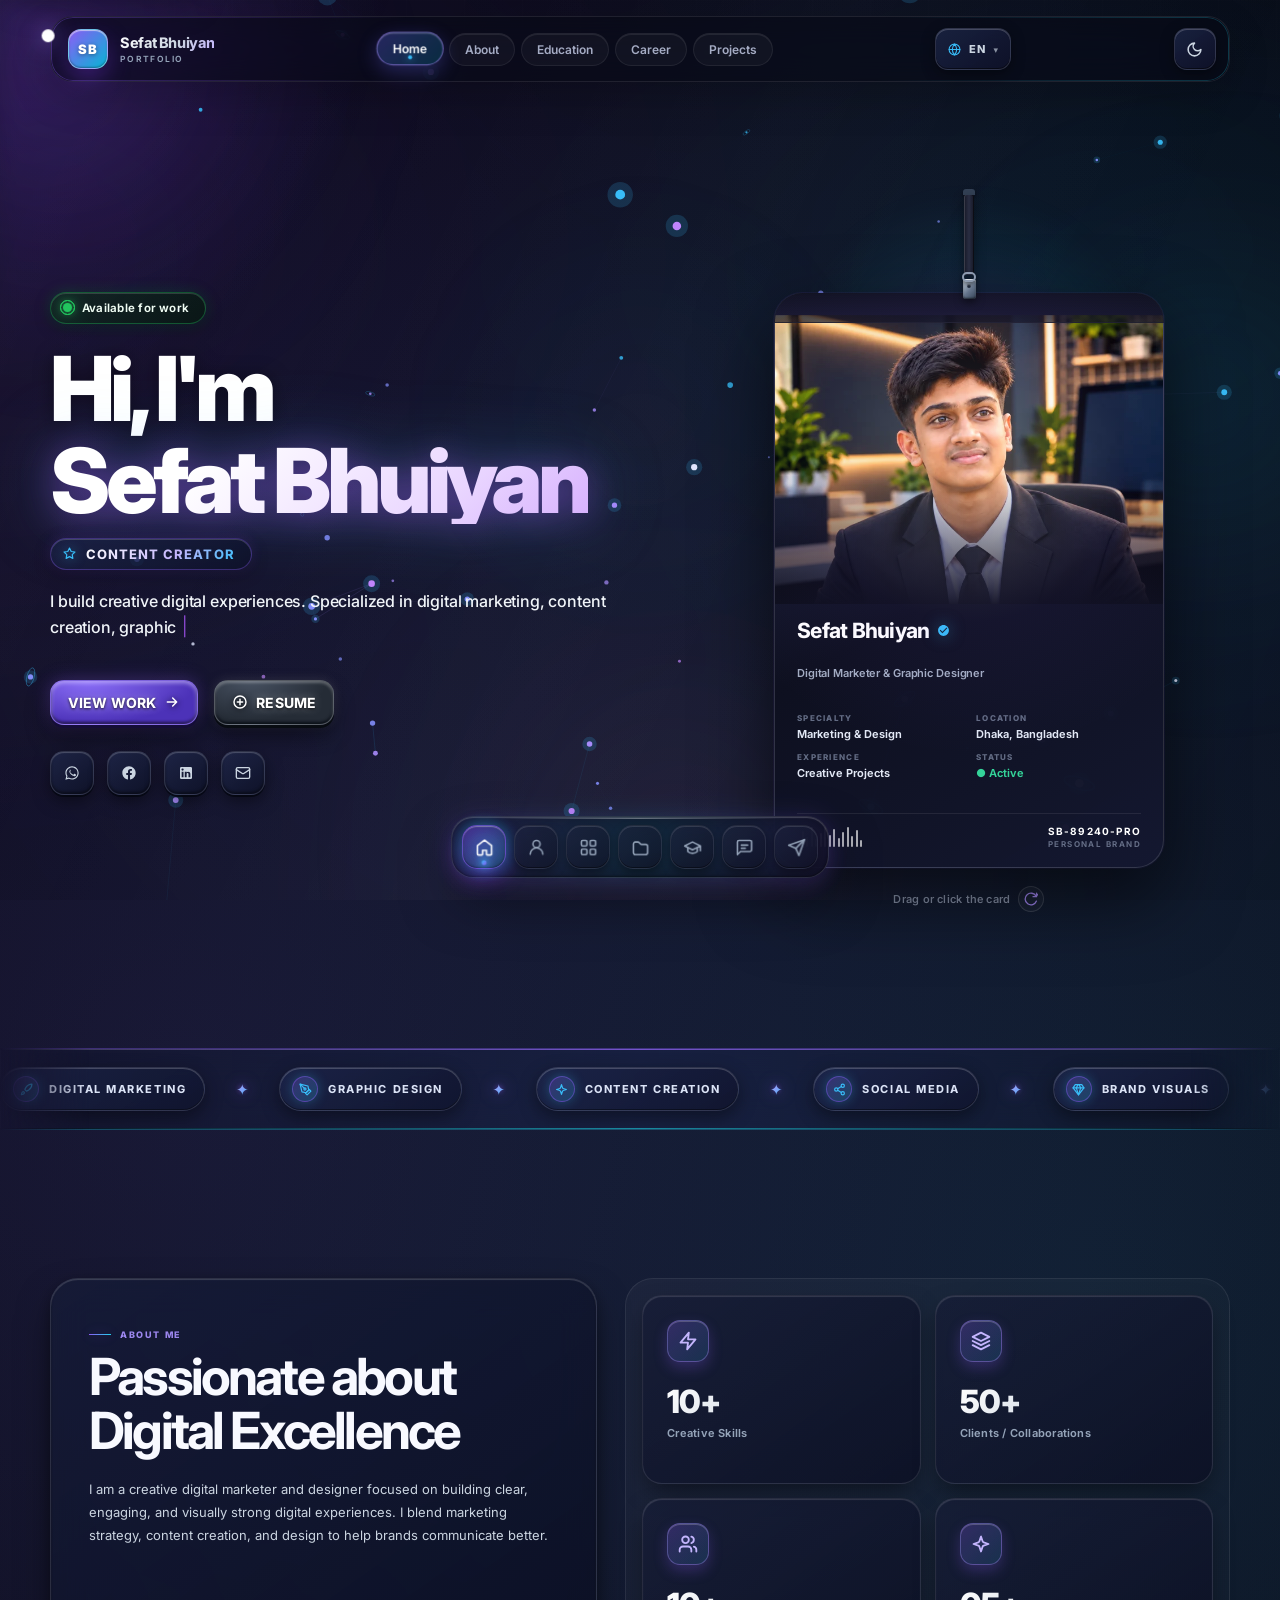
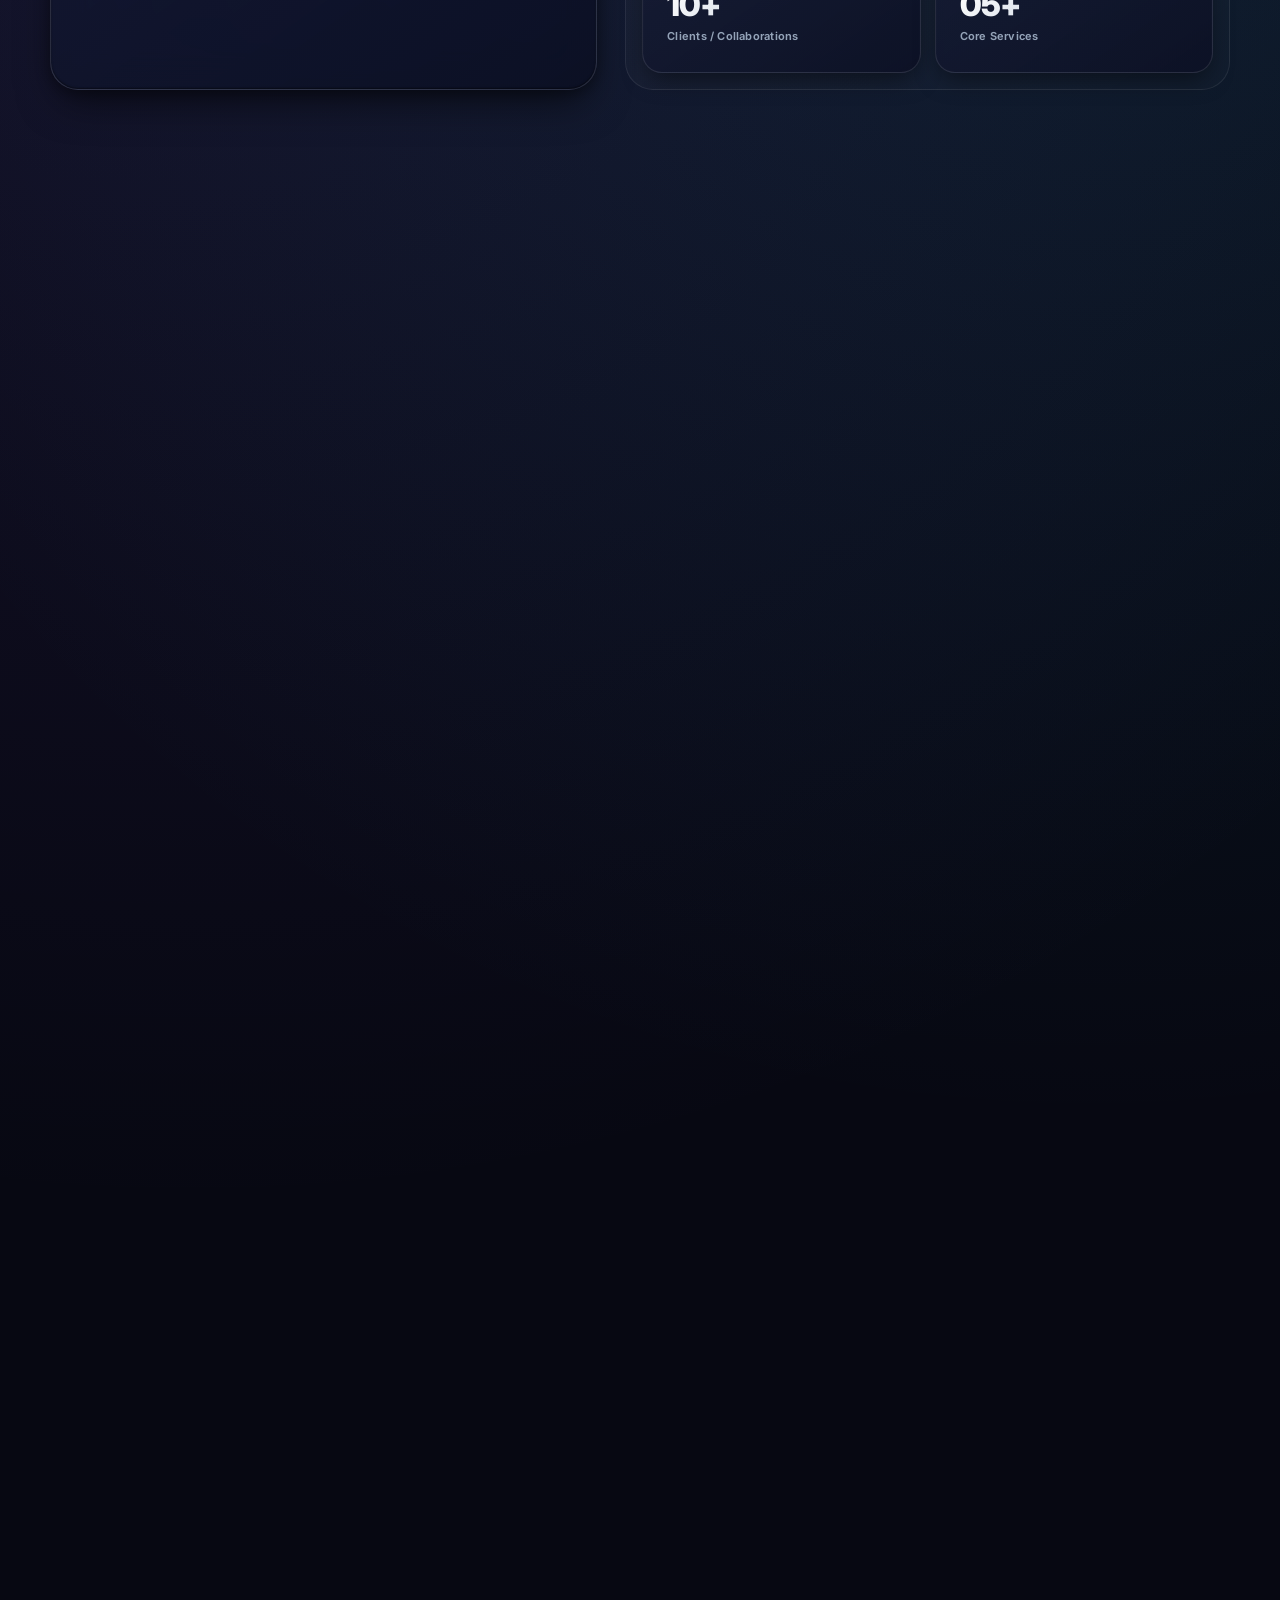
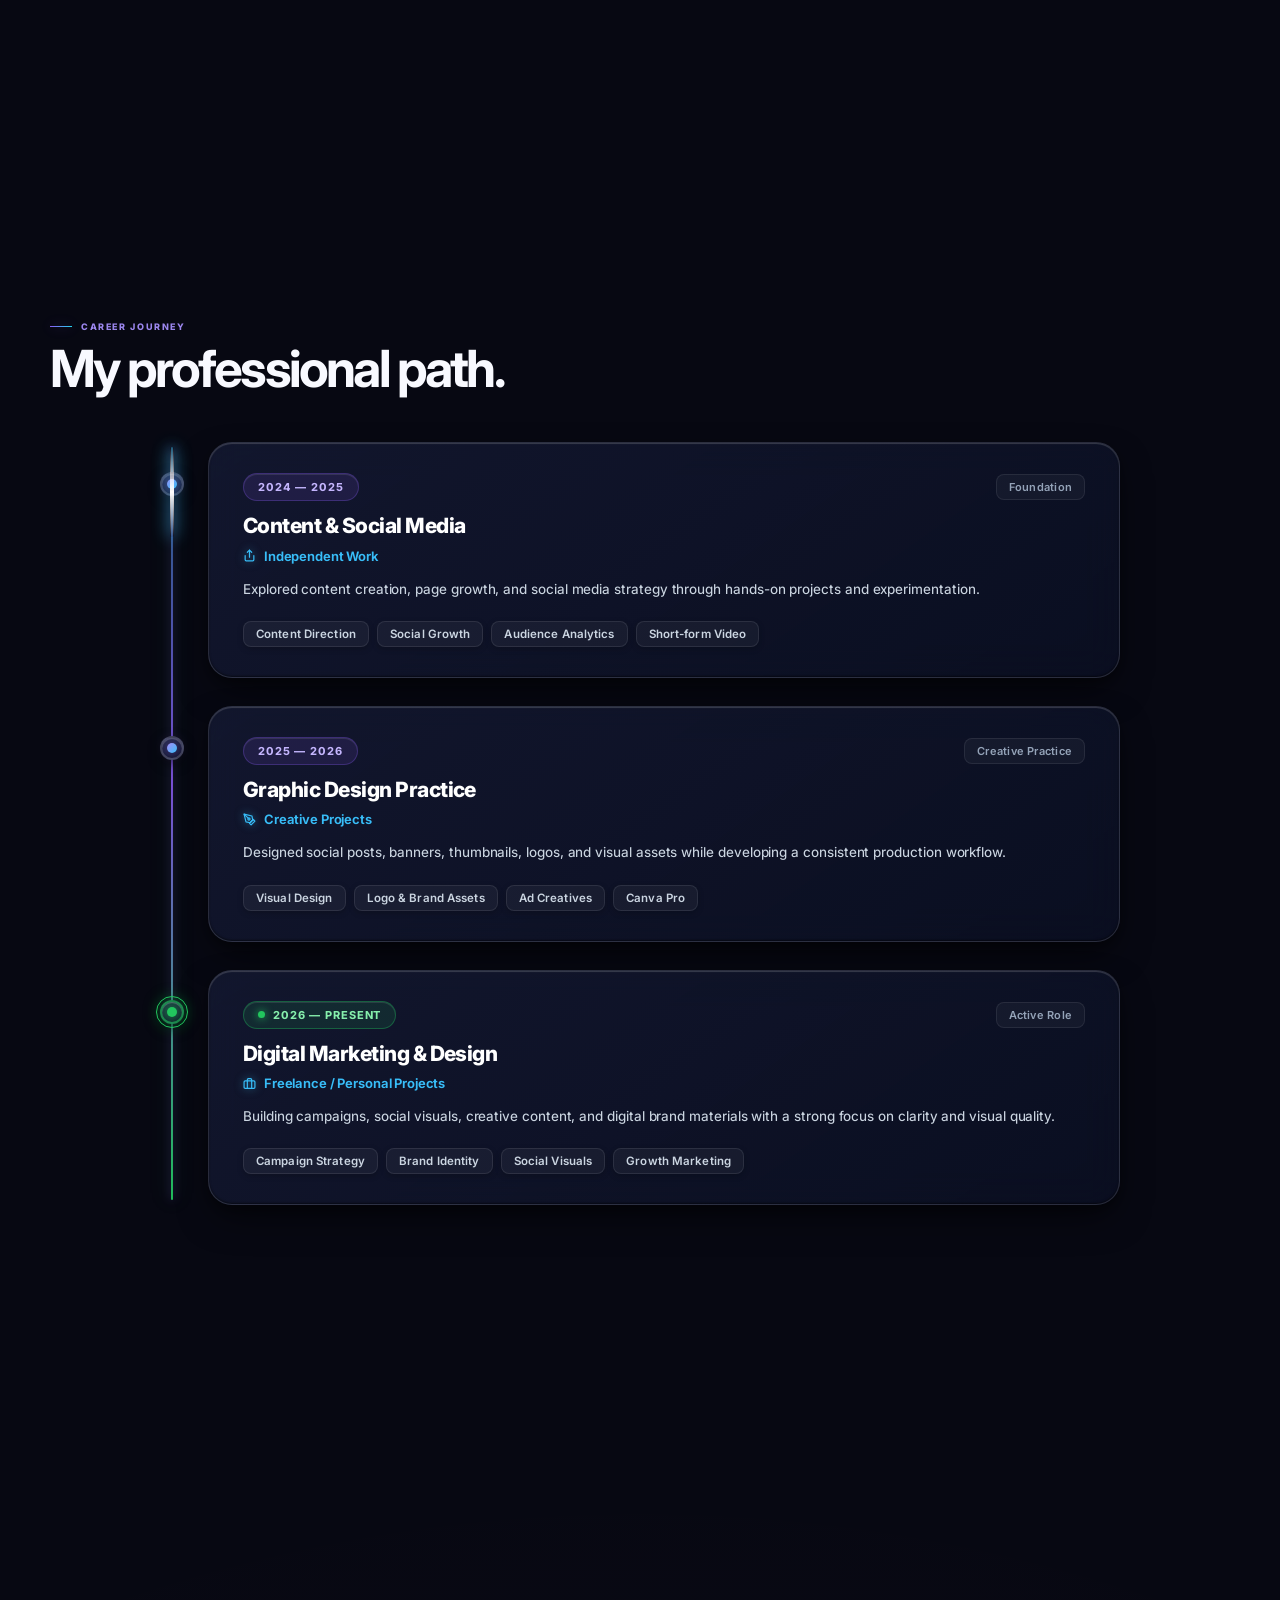
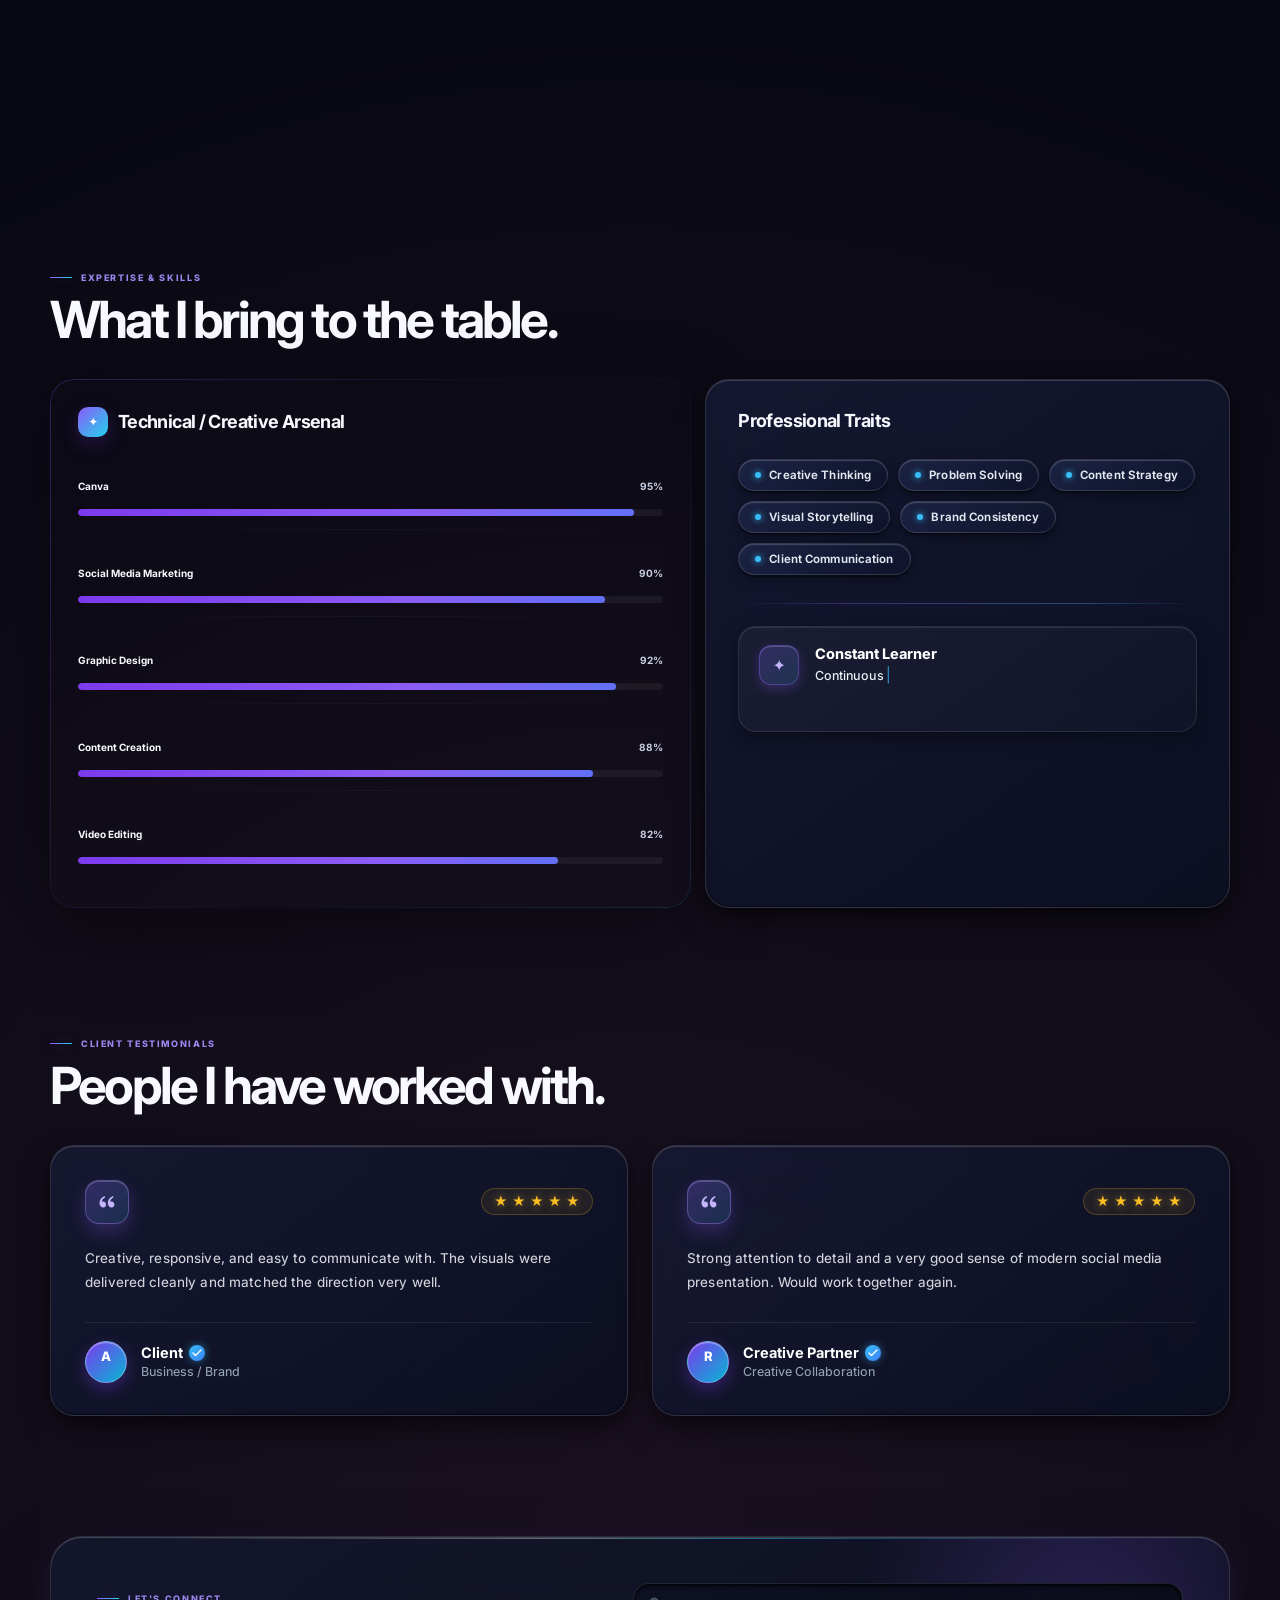
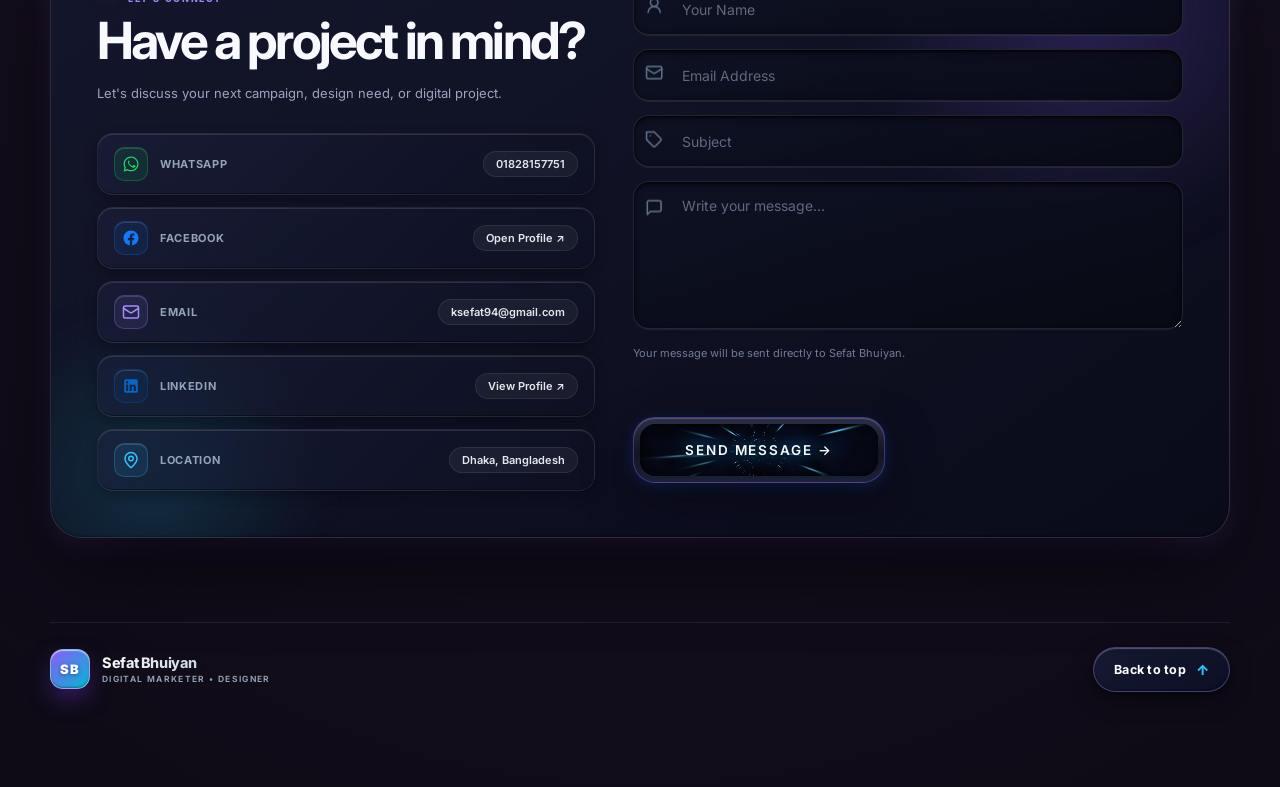
==== commit 104a976d: "optimize mobile performance and 60fps animations" ====
--- a/index.html
+++ b/index.html
@@ -499,14 +499,19 @@
               <!-- CARD FRONT -->
               <div class="card-face card-front">
                 <div class="card-top">
-                  <img
-                    class="portrait"
-                    src="assets/sefat02.png"
-                    alt="Profile portrait of Sefat Bhuiyan"
-                    loading="eager"
-                    fetchpriority="high"
-                    decoding="async"
-                  />
+                  <picture>
+                    <source srcset="assets/sefat02.webp" type="image/webp" />
+                    <img
+                      class="portrait"
+                      src="assets/sefat02.png"
+                      alt="Profile portrait of Sefat Bhuiyan"
+                      width="350"
+                      height="280"
+                      loading="eager"
+                      fetchpriority="high"
+                      decoding="async"
+                    />
+                  </picture>
                   <div class="card-glare-sweep"></div>
                 </div>
 
--- a/css/style.css
+++ b/css/style.css
@@ -10560,5 +10560,111 @@
   z-index: 1;
 }
 
-
-
+/* =========================================================
+   SEFAT BHUIYAN — ADAPTIVE MOBILE PERFORMANCE ENGINE
+   Retains 100% Visual Aesthetics while achieving Solid 60 FPS
+   Eliminates GPU Bottlenecks (Backdrop-filter fillrate thrashing, 55px blurs)
+   ========================================================= */
+
+@media (max-width: 820px), (pointer: coarse) {
+  /* 1. Hardware accelerated touch scroll */
+  html {
+    -webkit-overflow-scrolling: touch;
+    scroll-behavior: smooth;
+  }
+
+  body {
+    -webkit-font-smoothing: antialiased;
+    text-rendering: optimizeSpeed;
+    overflow-x: hidden;
+  }
+
+  html, body, #main-content, section {
+    max-width: 100vw;
+  }
+
+  /* 2. Mobile Glassmorphism: Zero GPU Fillrate Overhead
+     Replacing expensive GPU multi-pass backdrop-filter with rich, ultra-deep 
+     alpha translucency. Looks visually indistinguishable, runs at 60 FPS! */
+  .topbar,
+  .nav,
+  .brand-badge,
+  .brand-badge-3d,
+  .floating-dock,
+  .dock-container,
+  .card,
+  .id-card,
+  .id-card-face,
+  .featured-project-card,
+  .timeline-item,
+  .timeline-card,
+  .edu-card,
+  .skill-card,
+  .trait-card,
+  .testimonial,
+  .testimonial-card,
+  .contact-panel,
+  .contact-channel-card,
+  .form-chassis,
+  .interactive-banner,
+  .service-card,
+  .stat-card,
+  .stat {
+    -webkit-backdrop-filter: none !important;
+    backdrop-filter: none !important;
+    background-color: rgba(10, 13, 26, 0.94) !important;
+  }
+
+  /* Light mode mobile glass equivalent */
+  body.light .topbar,
+  body.light .nav,
+  body.light .floating-dock,
+  body.light .dock-container,
+  body.light .card,
+  body.light .id-card,
+  body.light .id-card-face,
+  body.light .featured-project-card,
+  body.light .timeline-item,
+  body.light .timeline-card,
+  body.light .edu-card,
+  body.light .skill-card,
+  body.light .trait-card,
+  body.light .testimonial,
+  body.light .testimonial-card,
+  body.light .contact-panel,
+  body.light .contact-channel-card,
+  body.light .form-chassis,
+  body.light .interactive-banner,
+  body.light .service-card,
+  body.light .stat-card,
+  body.light .stat {
+    -webkit-backdrop-filter: none !important;
+    backdrop-filter: none !important;
+    background-color: rgba(255, 255, 255, 0.96) !important;
+  }
+
+  /* 3. Tame extreme 55px/60px multi-layer animated blurs in the background */
+  .live-background::after,
+  .live-background::before,
+  .live-bg-orb,
+  .live-bg-aurora {
+    animation-duration: 40s !important;
+    filter: blur(18px) !important;
+    transform: none !important;
+    will-change: auto !important;
+  }
+
+  /* 4. Disable mouse-hover 3D card tilt on touch screens to allow fluid vertical swiping */
+  .card,
+  .edu-card,
+  .skill-card,
+  .timeline-item,
+  .testimonial {
+    transform: none !important;
+  }
+
+  /* Badge stays interactive on touch */
+  .id-card-assembly {
+    touch-action: pan-y pinch-zoom;
+  }
+}
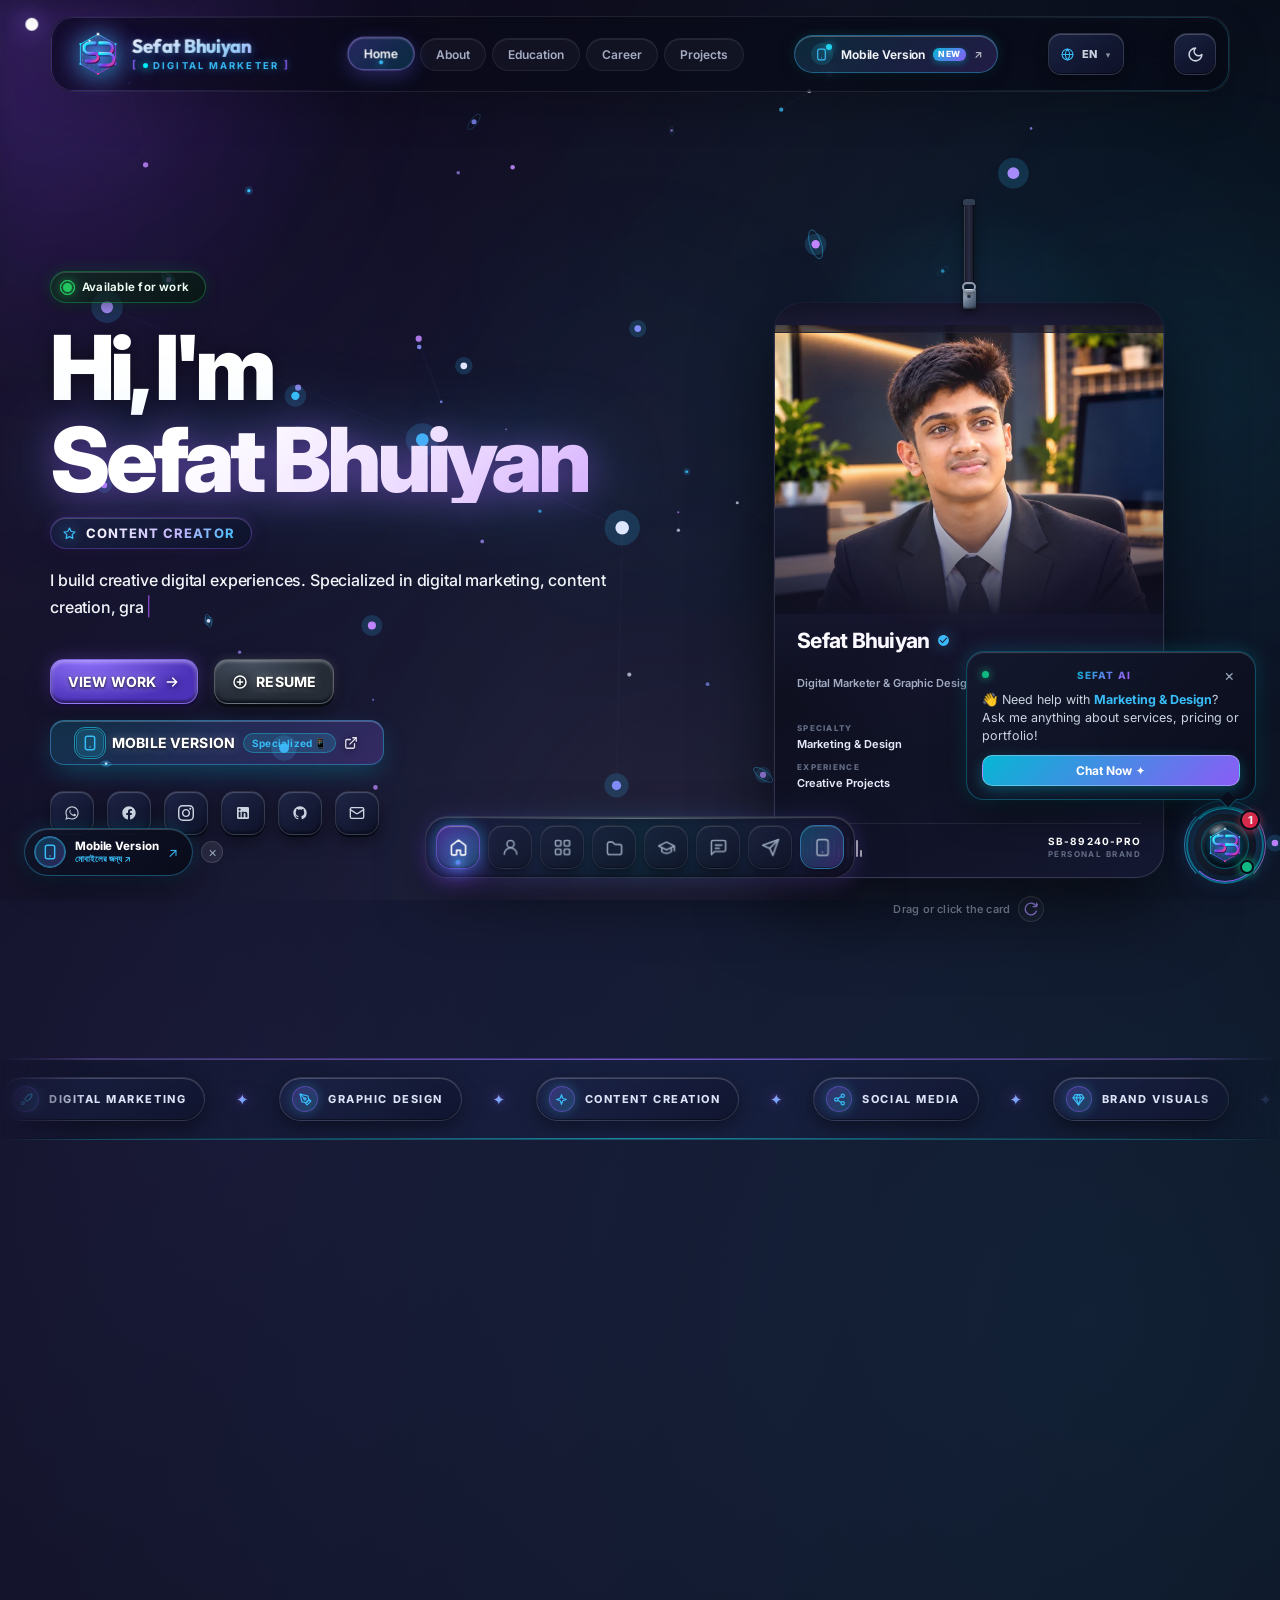
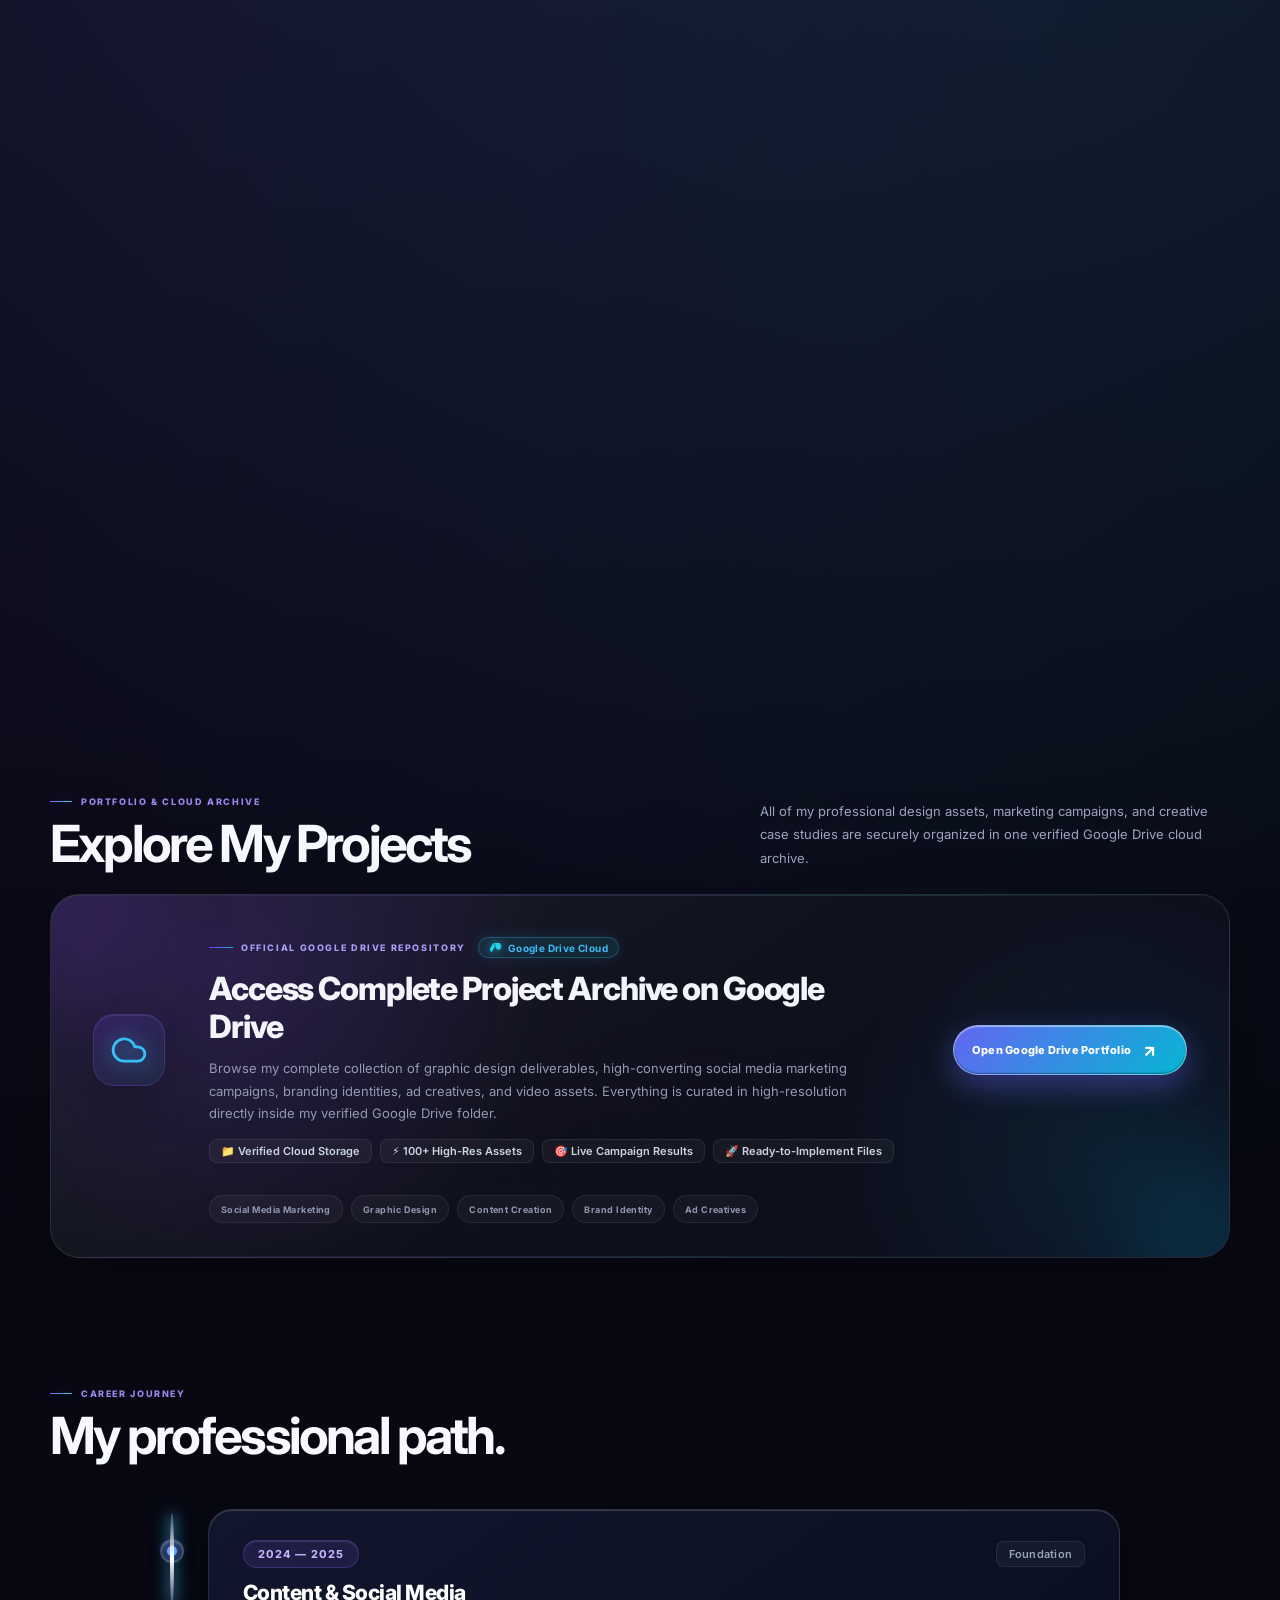
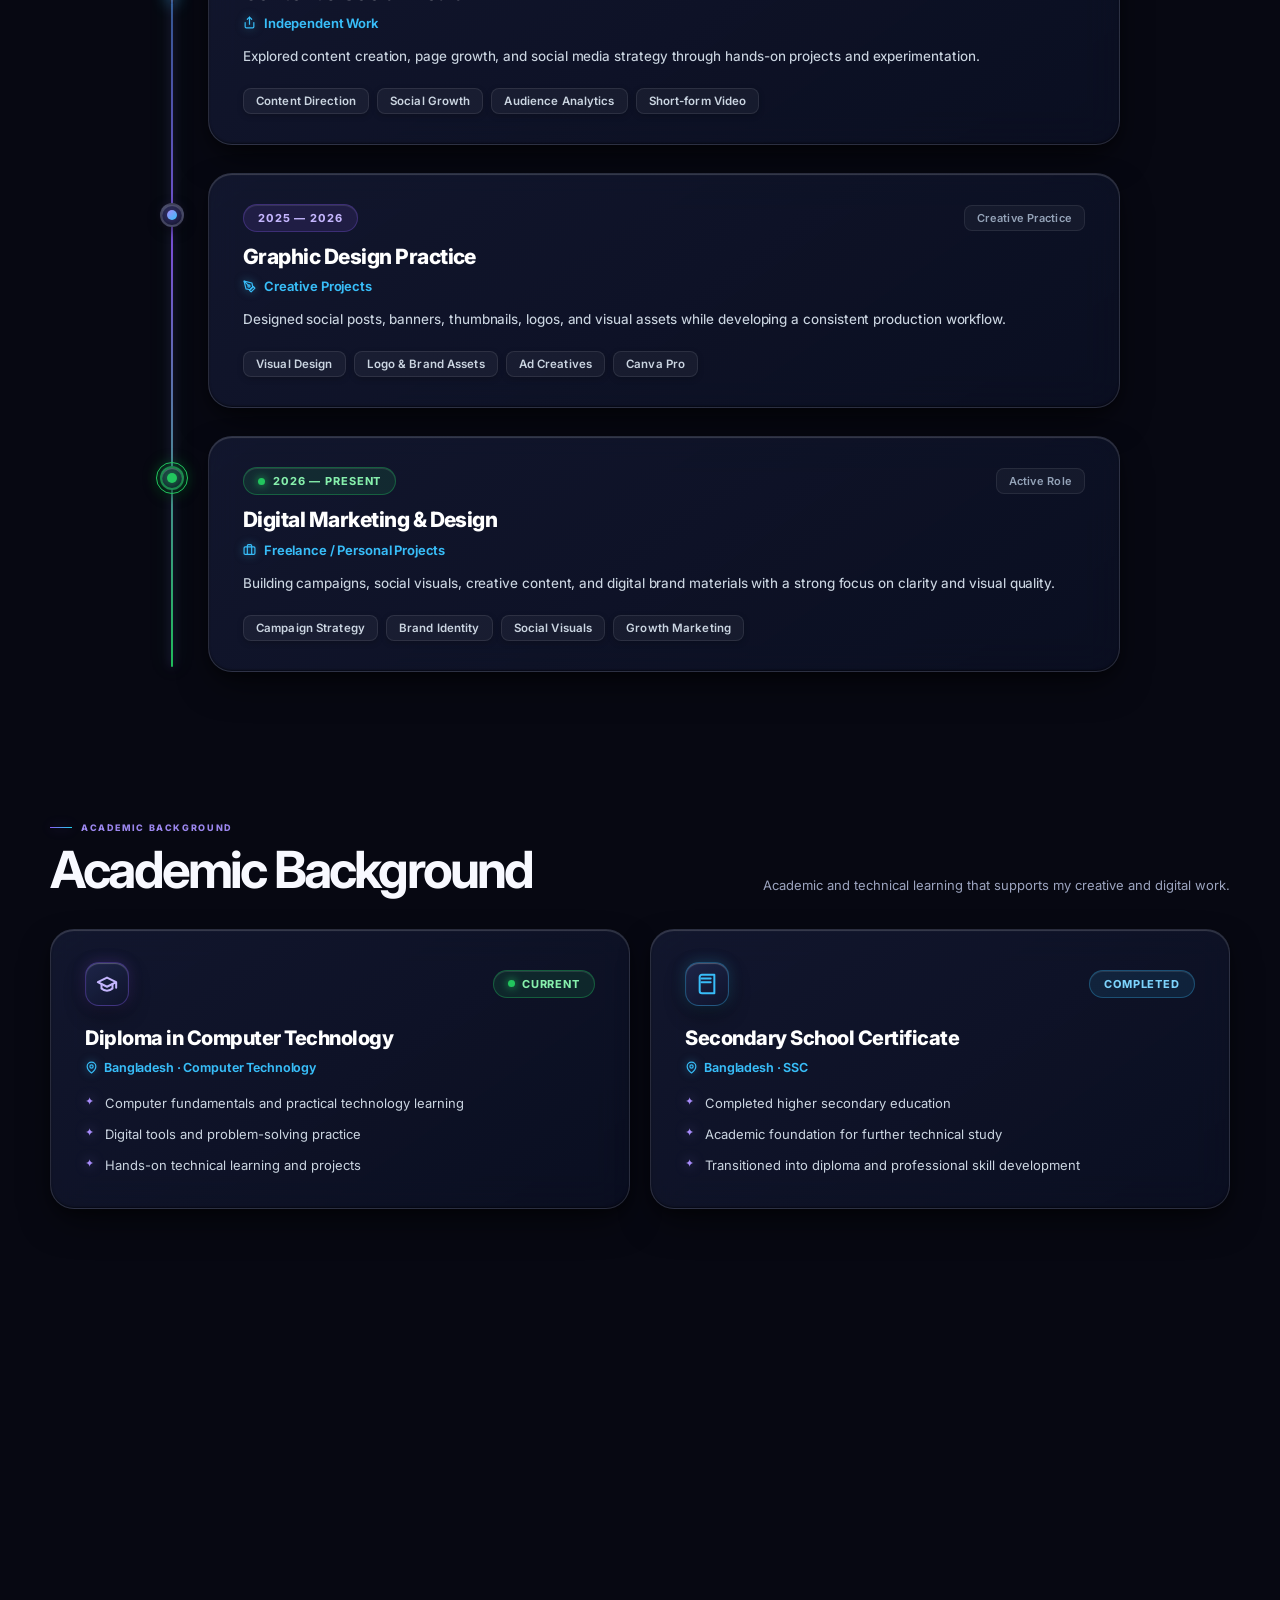
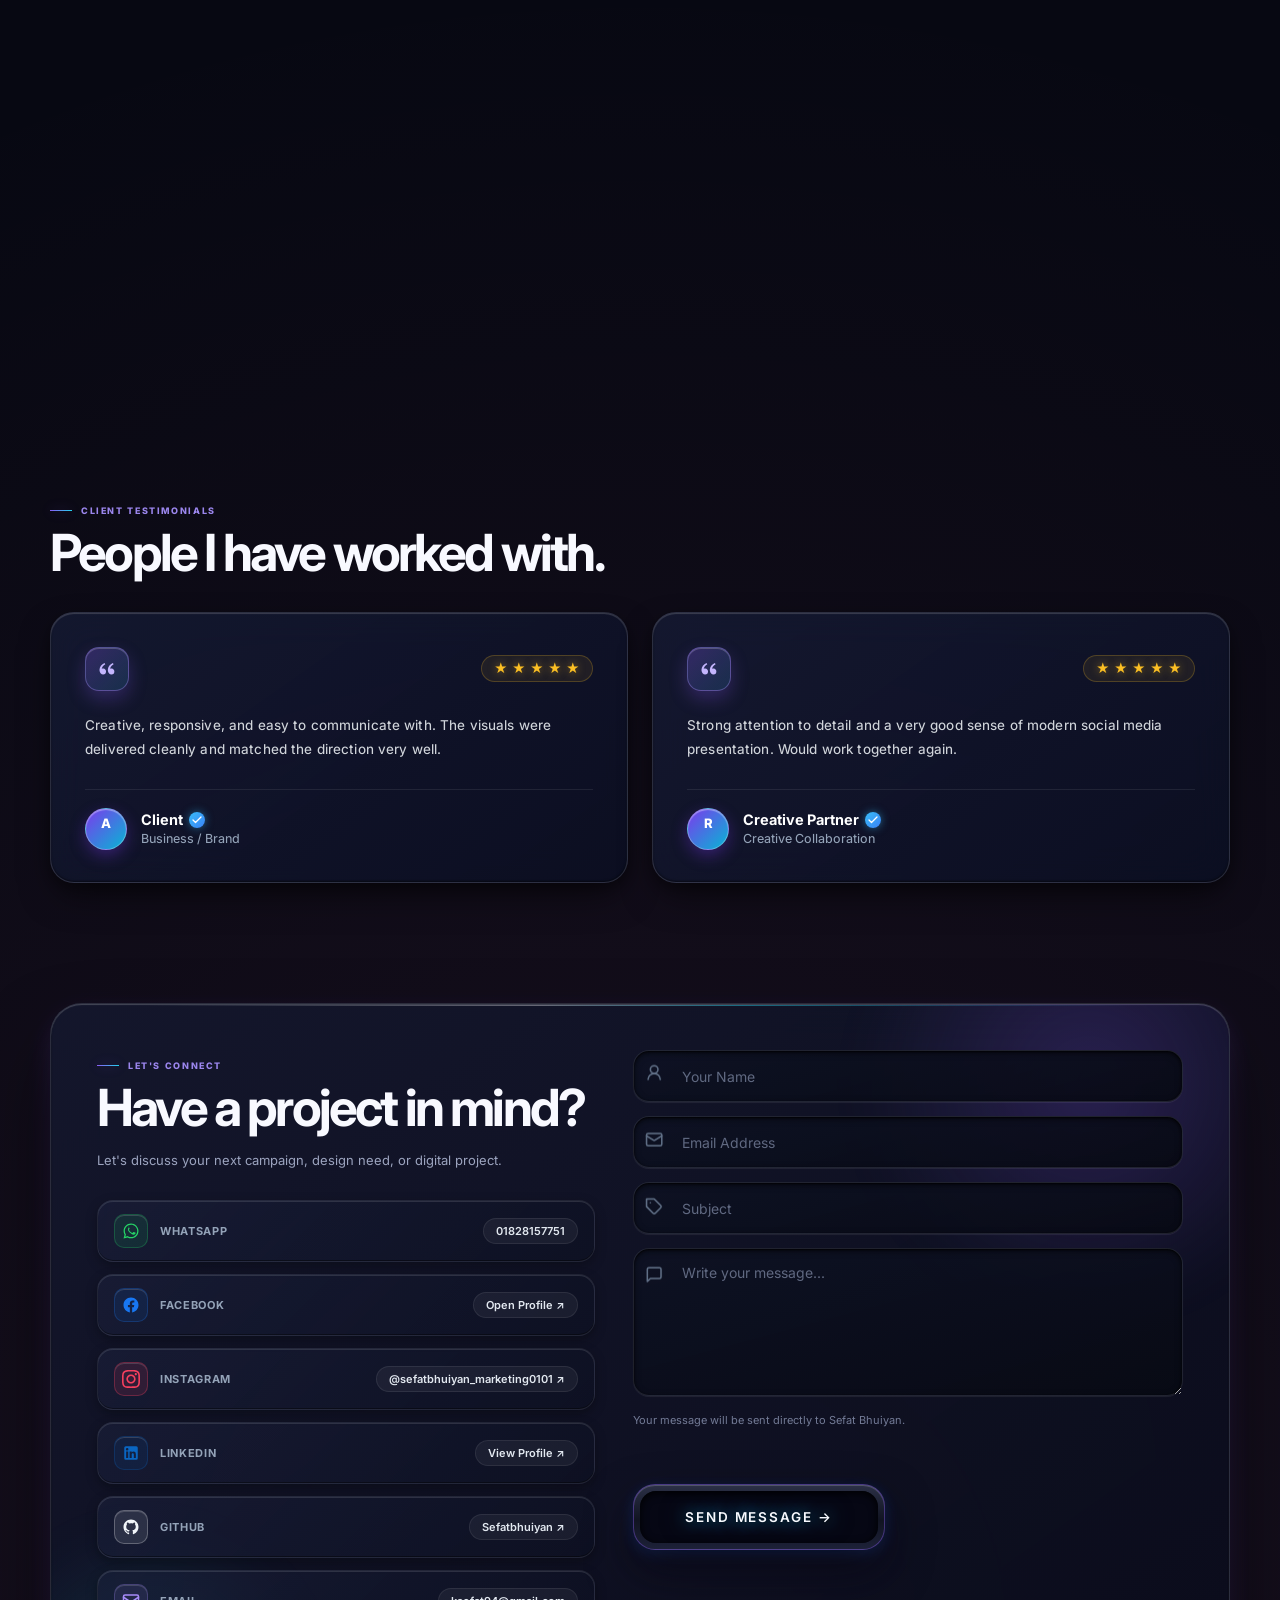
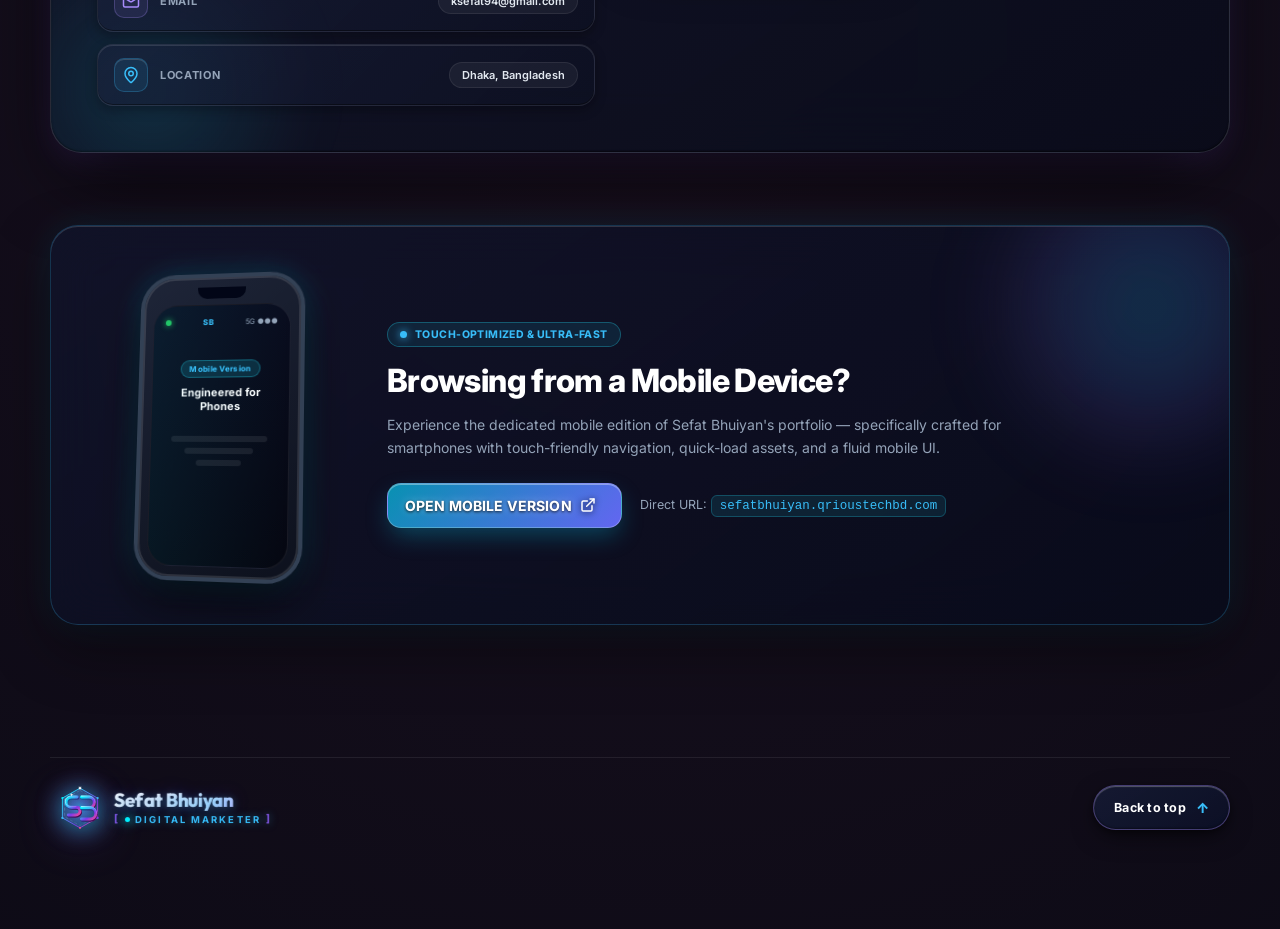
==== commit 555c3b90: "feat: integrate 3D mobile version links, topbar button, showcase banner and assistant logic" ====
--- a/index.html
+++ b/index.html
@@ -21,6 +21,9 @@
   <meta name="twitter:card" content="summary" />
   <meta name="twitter:title" content="Sefat Bhuiyan — Portfolio" />
   <meta name="twitter:description" content="Personal portfolio of Sefat Bhuiyan — Digital Marketer & Graphic Designer." />
+
+  <link rel="icon" type="image/png" href="assets/sb_logo_transparent.png" />
+  <link rel="apple-touch-icon" href="assets/sb_logo_transparent.png" />
 
   <script type="application/ld+json">
   {
@@ -36,7 +39,9 @@
     },
     "sameAs": [
       "https://www.facebook.com/profile.php?id=61591445054359",
-      "https://www.linkedin.com/in/sefat-bhuiyan"
+      "https://www.linkedin.com/in/sefat-bhuiyan",
+      "https://github.com/Sefatbhuiyan",
+      "https://www.instagram.com/sefatbhuiyan_marketing0101?psln=MTAwa3Jqd214YWg4OQ=="
     ]
   }
   </script>
@@ -59,10 +64,8 @@
 
   <link
 
-    href="https://fonts.googleapis.com/css2?family=Inter:wght@400;500;600;700;800&display=swap"
-
+    href="https://fonts.googleapis.com/css2?family=Inter:wght@400;500;600;700;800&family=Outfit:wght@600;700;800;900&display=swap"
     rel="stylesheet"
-
   />
 
   <!-- Main stylesheet -->
@@ -92,62 +95,86 @@
 
   <header class="topbar">
 
-    <a class="brand brand-3d" href="#top" aria-label="Sefat Bhuiyan Portfolio Home">
-
-      <span class="brand-badge brand-badge-3d">
-        <span class="brand-badge-text">SB</span>
-        <span class="brand-badge-sheen" aria-hidden="true"></span>
+    <a class="brand brand-3d" href="#top" aria-label="Sefat Bhuiyan — Digital Marketer">
+      <span class="brand-lockup-3d">
+        <span class="sb-emblem-3d sb-emblem-float">
+          <span class="sb-emblem-aura" aria-hidden="true"></span>
+          <img src="assets/sb_logo_3d.svg" alt="SB 3D Monogram" class="brand-sb-logo-3d" width="44" height="44" />
+        </span>
+        <span class="brand-text-block">
+          <span class="brand-title-3d">Sefat Bhuiyan</span>
+          <span class="brand-subtitle-3d">
+            <span class="bracket left" aria-hidden="true">[</span>
+            <span class="cyber-dot" aria-hidden="true"></span>
+            DIGITAL MARKETER
+            <span class="bracket right" aria-hidden="true">]</span>
+          </span>
+        </span>
       </span>
-
-      <span class="brand-text-wrap">
-
-        <span class="brand-name">Sefat Bhuiyan</span>
-
-        <small class="brand-role">PORTFOLIO</small>
-
+    </a>
+
+    <nav class="nav nav-3d" id="mainNavigation" aria-label="Primary navigation">
+
+      <a href="#top" class="active">Home</a>
+
+      <a href="#about">About</a>
+
+      <a href="#education">Education</a>
+
+      <a href="#career">Career</a>
+
+      <a href="#projects">Projects</a>
+
+    </nav>
+
+<!-- Mobile Menu Toggle -->
+
+<button
+
+  class="menu-toggle"
+
+  id="menuToggle"
+
+  type="button"
+
+  aria-label="Open navigation menu"
+
+  aria-expanded="false"
+
+  aria-controls="mainNavigation"
+
+>
+
+  <span></span>
+
+  <span></span>
+
+  <span></span>
+
+</button>
+
+    <!-- 3D Mobile Version Topbar Switcher -->
+    <a
+      href="https://sefatbhuiyan.qrioustechbd.com/"
+      target="_blank"
+      rel="noopener noreferrer"
+      class="mobile-version-topbar-btn"
+      id="topbarMobileBtn"
+      aria-label="Switch to Mobile Version"
+      title="Switch to Mobile Version (মোবাইল ভার্সন)"
+    >
+      <span class="mv-top-halo" aria-hidden="true"></span>
+      <span class="mv-top-icon" aria-hidden="true">
+        <svg viewBox="0 0 24 24" width="13" height="13" fill="none" stroke="currentColor" stroke-width="2.2" stroke-linecap="round" stroke-linejoin="round">
+          <rect x="5" y="2" width="14" height="20" rx="3" ry="3"></rect>
+          <line x1="12" y1="18" x2="12.01" y2="18"></line>
+        </svg>
+        <span class="mv-live-dot"></span>
       </span>
-
+      <span class="mv-top-text" id="topbarMobileText">Mobile Version</span>
+      <span class="mv-top-badge">NEW</span>
+      <span class="mv-top-arrow" aria-hidden="true">↗</span>
     </a>
-
-    <nav class="nav nav-3d" id="mainNavigation" aria-label="Primary navigation">
-
-      <a href="#top" class="active">Home</a>
-
-      <a href="#about">About</a>
-
-      <a href="#education">Education</a>
-
-      <a href="#career">Career</a>
-
-      <a href="#projects">Projects</a>
-
-    </nav>
-
-<!-- Mobile Menu Toggle -->
-
-<button
-
-  class="menu-toggle"
-
-  id="menuToggle"
-
-  type="button"
-
-  aria-label="Open navigation menu"
-
-  aria-expanded="false"
-
-  aria-controls="mainNavigation"
-
->
-
-  <span></span>
-
-  <span></span>
-
-  <span></span>
-
-</button>
 
 <!-- Language Switcher -->
 
@@ -248,6 +275,42 @@
       <span>عربي</span>
 
       <small>Arabic</small>
+
+    </button>
+
+    <button
+
+      type="button"
+
+      class="language-option"
+
+      data-lang="zh"
+
+      role="menuitem"
+
+    >
+
+      <span>中文</span>
+
+      <small>Chinese</small>
+
+    </button>
+
+    <button
+
+      type="button"
+
+      class="language-option"
+
+      data-lang="hi"
+
+      role="menuitem"
+
+    >
+
+      <span>हिन्दी</span>
+
+      <small>Hindi</small>
 
     </button>
 
@@ -365,6 +428,30 @@
 
             </a>
 
+            <!-- 3D Holographic Mobile Version Action Button -->
+            <a
+              class="btn mobile-version-hero-btn shader-btn"
+              id="heroMobileBtn"
+              href="https://sefatbhuiyan.qrioustechbd.com/"
+              target="_blank"
+              rel="noopener noreferrer"
+              aria-label="Open Mobile Version of Portfolio"
+              title="Open Mobile Version (মোবাইল ভার্সন)"
+            >
+              <span class="mv-hero-glow" aria-hidden="true"></span>
+              <span class="mv-hero-icon-box" aria-hidden="true">
+                <svg viewBox="0 0 24 24" width="16" height="16" fill="none" stroke="currentColor" stroke-width="2.2" stroke-linecap="round" stroke-linejoin="round">
+                  <rect x="5" y="2" width="14" height="20" rx="3" ry="3"></rect>
+                  <line x1="12" y1="18" x2="12.01" y2="18"></line>
+                </svg>
+                <span class="mv-pulse-ring"></span>
+              </span>
+              <span class="label" id="heroMobileLabel">Mobile Version</span>
+              <span class="mv-hero-tag">Specialized 📱</span>
+              <svg class="shader-icon mv-ext-icon" viewBox="0 0 24 24" width="14" height="14" fill="none" stroke="currentColor" stroke-width="2.2" stroke-linecap="round" stroke-linejoin="round" aria-hidden="true"><path d="M18 13v6a2 2 0 0 1-2 2H5a2 2 0 0 1-2-2V8a2 2 0 0 1 2-2h6"/><polyline points="15 3 21 3 21 9"/><line x1="10" y1="14" x2="21" y2="3"/></svg>
+              <span class="shine" aria-hidden="true"></span>
+            </a>
+
           </div>
 
           <!-- Social links -->
@@ -425,6 +512,31 @@
 
             <a
 
+              class="social-btn-3d social-instagram"
+
+              id="socialInstagram"
+
+              href="https://www.instagram.com/sefatbhuiyan_marketing0101?psln=MTAwa3Jqd214YWg4OQ=="
+
+              target="_blank"
+
+              rel="noopener noreferrer"
+
+              aria-label="Instagram Profile"
+
+              title="Instagram"
+
+            >
+
+              <span class="social-icon" aria-hidden="true">
+                <svg viewBox="0 0 24 24" width="16" height="16" fill="currentColor"><path d="M12 2.163c3.204 0 3.584.012 4.85.07 3.252.148 4.771 1.691 4.919 4.919.058 1.265.069 1.645.069 4.849 0 3.205-.012 3.584-.069 4.849-.149 3.225-1.664 4.771-4.919 4.919-1.266.058-1.644.07-4.85.07-3.204 0-3.584-.012-4.849-.07-3.26-.149-4.771-1.699-4.919-4.92-.058-1.265-.07-1.644-.07-4.849 0-3.204.013-3.583.07-4.849.149-3.227 1.664-4.771 4.919-4.919 1.266-.057 1.645-.069 4.849-.069zm0-2.163c-3.259 0-3.667.014-4.947.072-4.358.2-6.78 2.618-6.98 6.98-.059 1.281-.073 1.689-.073 4.948 0 3.259.014 3.668.072 4.948.2 4.358 2.618 6.78 6.98 6.98 1.281.058 1.689.072 4.948.072 3.259 0 3.668-.014 4.948-.072 4.354-.2 6.782-2.618 6.979-6.98.059-1.28.073-1.689.073-4.948 0-3.259-.014-3.667-.072-4.947-.196-4.354-2.617-6.78-6.979-6.98-1.281-.059-1.69-.073-4.949-.073zm0 5.838c-3.403 0-6.162 2.759-6.162 6.162s2.759 6.163 6.162 6.163 6.162-2.759 6.162-6.163c0-3.403-2.759-6.162-6.162-6.162zm0 10.162c-2.209 0-4-1.79-4-4 0-2.209 1.791-4 4-4s4 1.791 4 4c0 2.21-1.791 4-4 4zm6.406-11.845c-.796 0-1.441.645-1.441 1.44s.645 1.44 1.441 1.44c.795 0 1.439-.645 1.439-1.44s-.644-1.44-1.439-1.44z"/></svg>
+              </span>
+              <span class="social-shine" aria-hidden="true"></span>
+
+            </a>
+
+            <a
+
               class="social-btn-3d social-linkedin"
 
               id="socialLinkedIn"
@@ -443,6 +555,31 @@
 
               <span class="social-icon" aria-hidden="true">
                 <svg viewBox="0 0 24 24" width="16" height="16" fill="currentColor"><path d="M19 3a2 2 0 0 1 2 2v14a2 2 0 0 1-2 2H5a2 2 0 0 1-2-2V5a2 2 0 0 1 2-2h14m-.5 15.5v-5.3a3.26 3.26 0 0 0-3.26-3.26c-.85 0-1.84.52-2.28 1.3v-1.11h-2.79v8.37h2.79v-4.93c0-.77.62-1.4 1.39-1.4a1.4 1.4 0 0 1 1.4 1.4v4.93h2.75M6.88 8.56a1.68 1.68 0 0 0 1.68-1.68c0-.93-.75-1.69-1.68-1.69a1.69 1.69 0 0 0-1.69 1.69c0 .93.76 1.68 1.69 1.68m1.39 9.94v-8.37H5.5v8.37h2.77z"/></svg>
+              </span>
+              <span class="social-shine" aria-hidden="true"></span>
+
+            </a>
+
+            <a
+
+              class="social-btn-3d social-github"
+
+              id="socialGitHub"
+
+              href="https://github.com/Sefatbhuiyan"
+
+              target="_blank"
+
+              rel="noopener noreferrer"
+
+              aria-label="GitHub Profile"
+
+              title="GitHub"
+
+            >
+
+              <span class="social-icon" aria-hidden="true">
+                <svg viewBox="0 0 24 24" width="16" height="16" fill="currentColor"><path fill-rule="evenodd" clip-rule="evenodd" d="M12 2C6.477 2 2 6.484 2 12.017c0 4.425 2.865 8.18 6.839 9.504.5.092.682-.217.682-.483 0-.237-.008-.868-.013-1.703-2.782.605-3.369-1.343-3.369-1.343-.454-1.158-1.11-1.466-1.11-1.466-.908-.62.069-.608.069-.608 1.003.07 1.53 1.032 1.53 1.032.892 1.53 2.341 1.088 2.91.832.092-.647.35-1.088.636-1.338-2.22-.253-4.555-1.113-4.555-4.951 0-1.093.39-1.988 1.029-2.688-.103-.253-.446-1.272.098-2.65 0 0 .84-.27 2.75 1.026A9.564 9.564 0 0112 6.844c.85.004 1.705.115 2.504.337 1.909-1.296 2.747-1.027 2.747-1.027.546 1.379.202 2.398.1 2.651.64.7 1.028 1.595 1.028 2.688 0 3.848-2.339 4.695-4.566 4.943.359.309.678.92.678 1.855 0 1.338-.012 2.419-.012 2.747 0 .268.18.58.688.482A10.019 10.019 0 0022 12.017C22 6.484 17.522 2 12 2z"/></svg>
               </span>
               <span class="social-shine" aria-hidden="true"></span>
 
@@ -578,7 +715,7 @@
 
                   <div class="card-back-main">
                     <div class="back-avatar-circle">
-                      <span class="back-monogram">SB</span>
+                      <img src="assets/sb_logo_3d.svg" alt="SB 3D Monogram" class="back-avatar-img-3d" />
                     </div>
                     <h4 class="back-name">SEFAT BHUIYAN</h4>
                     <p class="back-sub">Creative Director &amp; Marketing Strategist</p>
@@ -878,7 +1015,7 @@
 
         <div>
 
-          <div class="eyebrow">Selected Works</div>
+          <div class="eyebrow">Portfolio &amp; Cloud Archive</div>
 
           <h2>
 
@@ -892,156 +1029,56 @@
 
         <p class="section-desc">
 
-          Want to see all of my work in one place? Open my complete project collection on Google Drive.
+          All of my professional design assets, marketing campaigns, and creative case studies are securely organized in one verified Google Drive cloud archive.
 
         </p>
 
       </div>
 
-      
-      <div class="featured-projects" id="featuredProjects">
-        <div class="featured-projects-head">
-          <div>
-            <span class="eyebrow" id="featuredProjectsEyebrow">Featured Project Focus</span>
-            <h3 id="featuredProjectsHeading">Selected creative directions for brands &amp; social media.</h3>
-          </div>
-          <p id="featuredProjectsDescription">
-            Explore a few core project categories and open the full collection to see the detailed work.
+      <div class="all-projects-card all-projects-3d">
+
+        <div class="all-projects-glow" aria-hidden="true"></div>
+
+        <span class="all-projects-orb orb-left" aria-hidden="true"></span>
+
+        <span class="all-projects-orb orb-right" aria-hidden="true"></span>
+
+        <span class="all-projects-grid" aria-hidden="true"></span>
+
+        <span class="all-projects-beam" aria-hidden="true"></span>
+
+        <div class="all-projects-icon" aria-hidden="true">
+
+          <svg class="drive-cloud-svg" viewBox="0 0 24 24" width="38" height="38" fill="none" stroke="currentColor" stroke-width="1.8" stroke-linecap="round" stroke-linejoin="round">
+            <path d="M17.5 19H9a7 7 0 1 1 6.71-9h1.79a4.5 4.5 0 1 1 0 9Z"/>
+          </svg>
+
+        </div>
+
+        <div class="all-projects-copy">
+
+          <div class="all-projects-badge-row">
+            <span class="all-projects-kicker">OFFICIAL GOOGLE DRIVE REPOSITORY</span>
+            <span class="all-projects-drive-tag">
+              <svg viewBox="0 0 24 24" width="13" height="13" fill="currentColor" aria-hidden="true">
+                <path d="M7.71 3.5L1.15 15l3.43 6 6.55-11.5-3.42-6zm3.43 6l3.43 6h6.86l-3.43-6h-6.86zm8.57 6l3.43-6-3.43-6H9.14l3.43 6 3.43 6h3.71z"/>
+              </svg>
+              Google Drive Cloud
+            </span>
+          </div>
+
+          <h3>Access Complete Project Archive on Google Drive</h3>
+
+          <p>
+            Browse my complete collection of graphic design deliverables, high-converting social media marketing campaigns, branding identities, ad creatives, and video assets. Everything is curated in high-resolution directly inside my verified Google Drive folder.
           </p>
-        </div>
-
-        <div class="featured-project-grid featured-grid-3d">
-
-          <article class="featured-project-card project-card-3d">
-            <div class="project-card-glow" aria-hidden="true"></div>
-            <div class="featured-project-preview featured-preview-1" aria-hidden="true">
-              <span class="preview-index">01</span>
-              <span class="preview-label">SOCIAL</span>
-              <span class="preview-orbit orbit-a"></span>
-              <span class="preview-orbit orbit-b"></span>
-              <span class="preview-bar bar-a"></span>
-              <span class="preview-bar bar-b"></span>
-            </div>
-
-            <div class="featured-project-body">
-              <div class="featured-project-meta">
-                <span>01</span>
-                <span class="featured-project-category">Social Media Marketing</span>
-              </div>
-              <h4>Social Media Campaign</h4>
-              <p>Page visuals, content planning, and growth-focused creative direction.</p>
-              <a
-                class="featured-project-link btn-3d-glow"
-                href="https://drive.google.com/file/d/1Pnhet0Yw46Bn68PqGluOJuRoGNqUbBhj/view?usp=sharing"
-                target="_blank"
-                rel="noopener noreferrer"
-                aria-label="Open social media campaign work"
-              >
-                <span>View Collection</span>
-                <span class="btn-arrow" aria-hidden="true">↗</span>
-                <span class="btn-shine" aria-hidden="true"></span>
-              </a>
-            </div>
-            <span class="project-card-sheen" aria-hidden="true"></span>
-          </article>
-
-          <article class="featured-project-card project-card-3d">
-            <div class="project-card-glow" aria-hidden="true"></div>
-            <div class="featured-project-preview featured-preview-2" aria-hidden="true">
-              <span class="preview-index">02</span>
-              <span class="preview-label">BRAND</span>
-              <span class="preview-card card-a"></span>
-              <span class="preview-card card-b"></span>
-              <span class="preview-dot dot-a"></span>
-              <span class="preview-dot dot-b"></span>
-            </div>
-
-            <div class="featured-project-body">
-              <div class="featured-project-meta">
-                <span>02</span>
-                <span class="featured-project-category">Graphic Design</span>
-              </div>
-              <h4>Brand Visual Design</h4>
-              <p>Clean visual assets, campaign creatives, and consistent brand presentation.</p>
-              <a
-                class="featured-project-link btn-3d-glow"
-                href="https://drive.google.com/file/d/1Mx41R4mh6wBb_MWzTWb5ji8LdALnd33S/view?usp=sharing"
-                target="_blank"
-                rel="noopener noreferrer"
-                aria-label="Open brand visual design work"
-              >
-                <span>View Collection</span>
-                <span class="btn-arrow" aria-hidden="true">↗</span>
-                <span class="btn-shine" aria-hidden="true"></span>
-              </a>
-            </div>
-            <span class="project-card-sheen" aria-hidden="true"></span>
-          </article>
-
-          <article class="featured-project-card project-card-3d">
-            <div class="project-card-glow" aria-hidden="true"></div>
-            <div class="featured-project-preview featured-preview-3" aria-hidden="true">
-              <span class="preview-index">03</span>
-              <span class="preview-label">CONTENT</span>
-              <span class="preview-frame frame-a"></span>
-              <span class="preview-frame frame-b"></span>
-              <span class="preview-play">▶</span>
-            </div>
-
-            <div class="featured-project-body">
-              <div class="featured-project-meta">
-                <span>03</span>
-                <span class="featured-project-category">Content Creation</span>
-              </div>
-              <h4>Content &amp; Ad Creative</h4>
-              <p>Creative concepts, ad-ready visuals, scripts, and branded content direction.</p>
-              <a
-                class="featured-project-link btn-3d-glow"
-                href="https://drive.google.com/file/d/1SbGnlIN3IYTsNqmap2QX8vh-jUJY6Kp_/view?usp=sharing"
-                target="_blank"
-                rel="noopener noreferrer"
-                aria-label="Open content and ad creative work"
-              >
-                <span>View Collection</span>
-                <span class="btn-arrow" aria-hidden="true">↗</span>
-                <span class="btn-shine" aria-hidden="true"></span>
-              </a>
-            </div>
-            <span class="project-card-sheen" aria-hidden="true"></span>
-          </article>
-
-        </div>
-      </div>
-
-      <div class="all-projects-card all-projects-3d">
-
-        <div class="all-projects-glow" aria-hidden="true"></div>
-
-        <span class="all-projects-orb orb-left" aria-hidden="true"></span>
-
-        <span class="all-projects-orb orb-right" aria-hidden="true"></span>
-
-        <span class="all-projects-grid" aria-hidden="true"></span>
-
-        <span class="all-projects-beam" aria-hidden="true"></span>
-
-        <div class="all-projects-icon" aria-hidden="true">
-
-          <span>✦</span>
-
-        </div>
-
-        <div class="all-projects-copy">
-
-          <span class="all-projects-kicker">Complete Portfolio Collection</span>
-
-          <h3>সবগুলো Project দেখতে এখানে ক্লিক করুন</h3>
-
-          <p>
-
-            আমার সব ডিজাইন, marketing creatives, social media work এবং অন্যান্য project একসাথে দেখতে নিচের button-এ click করুন।
-
-          </p>
+
+          <div class="all-projects-highlights">
+            <span class="highlight-chip">📁 Verified Cloud Storage</span>
+            <span class="highlight-chip">⚡ 100+ High-Res Assets</span>
+            <span class="highlight-chip">🎯 Live Campaign Results</span>
+            <span class="highlight-chip">🚀 Ready-to-Implement Files</span>
+          </div>
 
         </div>
 
@@ -1055,11 +1092,11 @@
 
           rel="noopener noreferrer"
 
-          aria-label="Open all projects on Google Drive"
+          aria-label="Open complete project collection on Google Drive"
 
         >
 
-          <span>All Projects</span>
+          <span class="btn-text">Open Google Drive Portfolio</span>
 
           <span class="all-projects-arrow" aria-hidden="true">↗</span>
 
@@ -1069,13 +1106,15 @@
 
         <div class="all-projects-tags" aria-hidden="true">
 
-          <span>Design</span>
-
-          <span>Marketing</span>
-
-          <span>Content</span>
-
-          <span>Creative</span>
+          <span>Social Media Marketing</span>
+
+          <span>Graphic Design</span>
+
+          <span>Content Creation</span>
+
+          <span>Brand Identity</span>
+
+          <span>Ad Creatives</span>
 
         </div>
 
@@ -1674,19 +1713,21 @@
                 <span class="contact-item-shine" aria-hidden="true"></span>
               </a>
 
-              <!-- Email -->
+              <!-- Instagram -->
               <a
                 class="contact-item contact-link contact-item-3d"
-                href="mailto:ksefat94@gmail.com"
-                aria-label="Send email"
+                href="https://www.instagram.com/sefatbhuiyan_marketing0101?psln=MTAwa3Jqd214YWg4OQ=="
+                target="_blank"
+                rel="noopener noreferrer"
+                aria-label="Open Instagram profile"
               >
                 <div class="contact-item-left">
-                  <span class="contact-channel-icon email-icon" aria-hidden="true">
-                    <svg viewBox="0 0 24 24" width="18" height="18" fill="none" stroke="currentColor" stroke-width="2" stroke-linecap="round" stroke-linejoin="round"><rect width="20" height="16" x="2" y="4" rx="2"/><path d="m22 7-8.97 5.7a1.94 1.94 0 0 1-2.06 0L2 7"/></svg>
+                  <span class="contact-channel-icon instagram-icon" aria-hidden="true">
+                    <svg viewBox="0 0 24 24" width="18" height="18" fill="currentColor"><path d="M12 2.163c3.204 0 3.584.012 4.85.07 3.252.148 4.771 1.691 4.919 4.919.058 1.265.069 1.645.069 4.849 0 3.205-.012 3.584-.069 4.849-.149 3.225-1.664 4.771-4.919 4.919-1.266.058-1.644.07-4.85.07-3.204 0-3.584-.012-4.849-.07-3.26-.149-4.771-1.699-4.919-4.92-.058-1.265-.07-1.644-.07-4.849 0-3.204.013-3.583.07-4.849.149-3.227 1.664-4.771 4.919-4.919 1.266-.057 1.645-.069 4.849-.069zm0-2.163c-3.259 0-3.667.014-4.947.072-4.358.2-6.78 2.618-6.98 6.98-.059 1.281-.073 1.689-.073 4.948 0 3.259.014 3.668.072 4.948.2 4.358 2.618 6.78 6.98 6.98 1.281.058 1.689.072 4.948.072 3.259 0 3.668-.014 4.948-.072 4.354-.2 6.782-2.618 6.979-6.98.059-1.28.073-1.689.073-4.948 0-3.259-.014-3.667-.072-4.947-.196-4.354-2.617-6.78-6.979-6.98-1.281-.059-1.69-.073-4.949-.073zm0 5.838c-3.403 0-6.162 2.759-6.162 6.162s2.759 6.163 6.162 6.163 6.162-2.759 6.162-6.163c0-3.403-2.759-6.162-6.162-6.162zm0 10.162c-2.209 0-4-1.79-4-4 0-2.209 1.791-4 4-4s4 1.791 4 4c0 2.21-1.791 4-4 4zm6.406-11.845c-.796 0-1.441.645-1.441 1.44s.645 1.44 1.441 1.44c.795 0 1.439-.645 1.439-1.44s-.644-1.44-1.439-1.44z"/></svg>
                   </span>
-                  <span class="contact-channel-name">Email</span>
+                  <span class="contact-channel-name">Instagram</span>
                 </div>
-                <b class="contact-channel-val">ksefat94@gmail.com <span class="contact-arrow" aria-hidden="true">↗</span></b>
+                <b class="contact-channel-val">@sefatbhuiyan_marketing0101 <span class="contact-arrow" aria-hidden="true">↗</span></b>
                 <span class="contact-item-shine" aria-hidden="true"></span>
               </a>
 
@@ -1708,6 +1749,40 @@
                 <span class="contact-item-shine" aria-hidden="true"></span>
               </a>
 
+              <!-- GitHub -->
+              <a
+                class="contact-item contact-link contact-item-3d"
+                href="https://github.com/Sefatbhuiyan"
+                target="_blank"
+                rel="noopener noreferrer"
+                aria-label="Open GitHub profile"
+              >
+                <div class="contact-item-left">
+                  <span class="contact-channel-icon github-icon" aria-hidden="true">
+                    <svg viewBox="0 0 24 24" width="18" height="18" fill="currentColor"><path fill-rule="evenodd" clip-rule="evenodd" d="M12 2C6.477 2 2 6.484 2 12.017c0 4.425 2.865 8.18 6.839 9.504.5.092.682-.217.682-.483 0-.237-.008-.868-.013-1.703-2.782.605-3.369-1.343-3.369-1.343-.454-1.158-1.11-1.466-1.11-1.466-.908-.62.069-.608.069-.608 1.003.07 1.53 1.032 1.53 1.032.892 1.53 2.341 1.088 2.91.832.092-.647.35-1.088.636-1.338-2.22-.253-4.555-1.113-4.555-4.951 0-1.093.39-1.988 1.029-2.688-.103-.253-.446-1.272.098-2.65 0 0 .84-.27 2.75 1.026A9.564 9.564 0 0112 6.844c.85.004 1.705.115 2.504.337 1.909-1.296 2.747-1.027 2.747-1.027.546 1.379.202 2.398.1 2.651.64.7 1.028 1.595 1.028 2.688 0 3.848-2.339 4.695-4.566 4.943.359.309.678.92.678 1.855 0 1.338-.012 2.419-.012 2.747 0 .268.18.58.688.482A10.019 10.019 0 0022 12.017C22 6.484 17.522 2 12 2z"/></svg>
+                  </span>
+                  <span class="contact-channel-name">GitHub</span>
+                </div>
+                <b class="contact-channel-val">Sefatbhuiyan <span class="contact-arrow" aria-hidden="true">↗</span></b>
+                <span class="contact-item-shine" aria-hidden="true"></span>
+              </a>
+
+              <!-- Email -->
+              <a
+                class="contact-item contact-link contact-item-3d"
+                href="mailto:ksefat94@gmail.com"
+                aria-label="Send email"
+              >
+                <div class="contact-item-left">
+                  <span class="contact-channel-icon email-icon" aria-hidden="true">
+                    <svg viewBox="0 0 24 24" width="18" height="18" fill="none" stroke="currentColor" stroke-width="2" stroke-linecap="round" stroke-linejoin="round"><rect width="20" height="16" x="2" y="4" rx="2"/><path d="m22 7-8.97 5.7a1.94 1.94 0 0 1-2.06 0L2 7"/></svg>
+                  </span>
+                  <span class="contact-channel-name">Email</span>
+                </div>
+                <b class="contact-channel-val">ksefat94@gmail.com <span class="contact-arrow" aria-hidden="true">↗</span></b>
+                <span class="contact-item-shine" aria-hidden="true"></span>
+              </a>
+
               <!-- Location -->
               <div class="contact-item contact-item-3d">
                 <div class="contact-item-left">
@@ -1861,6 +1936,58 @@
       </div>
     </section>
 
+    <!-- =========================================================
+         3D MOBILE PORTFOLIO SHOWCASE BANNER
+         Prominent Interactive Callout for Handheld Experience
+         ========================================================= -->
+    <section class="mobile-portfolio-banner-section container" aria-label="Mobile Portfolio Version">
+      <div class="mpb-glass-card">
+        <div class="mpb-ambient-light" aria-hidden="true"></div>
+        <div class="mpb-grid">
+          <div class="mpb-visual" aria-hidden="true">
+            <div class="mpb-phone-3d">
+              <div class="mpb-phone-notch"></div>
+              <div class="mpb-phone-screen">
+                <div class="mpb-screen-header">
+                  <span class="mpb-screen-dot"></span>
+                  <span class="mpb-screen-logo">SB</span>
+                  <span class="mpb-screen-signal">5G ●●●</span>
+                </div>
+                <div class="mpb-screen-content">
+                  <span class="mpb-screen-badge">Mobile Version</span>
+                  <span class="mpb-screen-headline">Engineered for Phones</span>
+                  <div class="mpb-screen-skeleton">
+                    <span></span>
+                    <span></span>
+                    <span></span>
+                  </div>
+                </div>
+              </div>
+              <div class="mpb-phone-glow"></div>
+            </div>
+          </div>
+          <div class="mpb-content">
+            <span class="mpb-pill">
+              <span class="mpb-pill-dot"></span>
+              TOUCH-OPTIMIZED &amp; ULTRA-FAST
+            </span>
+            <h3 class="mpb-title">Browsing from a Mobile Device?</h3>
+            <p class="mpb-desc">
+              Experience the dedicated mobile edition of Sefat Bhuiyan's portfolio — specifically crafted for smartphones with touch-friendly navigation, quick-load assets, and a fluid mobile UI.
+            </p>
+            <div class="mpb-actions">
+              <a href="https://sefatbhuiyan.qrioustechbd.com/" target="_blank" rel="noopener noreferrer" class="btn mpb-btn shader-btn" id="footerBannerMobileBtn" title="Open Mobile Version (মোবাইল ভার্সন)">
+                <span class="label">Open Mobile Version</span>
+                <svg class="shader-icon" viewBox="0 0 24 24" width="16" height="16" fill="none" stroke="currentColor" stroke-width="2.2" stroke-linecap="round" stroke-linejoin="round" aria-hidden="true"><path d="M18 13v6a2 2 0 0 1-2 2H5a2 2 0 0 1-2-2V8a2 2 0 0 1 2-2h6"/><polyline points="15 3 21 3 21 9"/><line x1="10" y1="14" x2="21" y2="3"/></svg>
+                <span class="shine" aria-hidden="true"></span>
+              </a>
+              <span class="mpb-hint">Direct URL: <code>sefatbhuiyan.qrioustechbd.com</code></span>
+            </div>
+          </div>
+        </div>
+      </div>
+    </section>
+
   </main>
 
   <!-- =========================
@@ -1874,20 +2001,21 @@
     <div class="footer-top footer-top-3d">
 
       <div class="brand brand-3d">
-
-        <span class="brand-badge brand-badge-3d">
-          <span class="brand-badge-text">SB</span>
-          <span class="brand-badge-sheen" aria-hidden="true"></span>
+        <span class="brand-lockup-3d">
+          <span class="sb-emblem-3d sb-emblem-float">
+            <span class="sb-emblem-aura" aria-hidden="true"></span>
+            <img src="assets/sb_logo_3d.svg" alt="SB 3D Monogram" class="brand-sb-logo-3d" width="44" height="44" />
+          </span>
+          <span class="brand-text-block">
+            <span class="brand-title-3d">Sefat Bhuiyan</span>
+            <span class="brand-subtitle-3d">
+              <span class="bracket left" aria-hidden="true">[</span>
+              <span class="cyber-dot" aria-hidden="true"></span>
+              DIGITAL MARKETER
+              <span class="bracket right" aria-hidden="true">]</span>
+            </span>
+          </span>
         </span>
-
-        <span class="brand-text-wrap">
-
-          <span class="brand-name">Sefat Bhuiyan</span>
-
-          <small class="brand-role">DIGITAL MARKETER • DESIGNER</small>
-
-        </span>
-
       </div>
 
       <a class="btn back-to-top-3d" href="#top" aria-label="Back to top of page">
@@ -1921,6 +2049,8 @@
         <a href="#education">Education</a>
 
         <a href="#contact">Contact</a>
+
+        <a href="https://sefatbhuiyan.qrioustechbd.com/" target="_blank" rel="noopener noreferrer" class="footer-mobile-link" title="Open Mobile Version (মোবাইল ভার্সন)">📱 Mobile Version ↗</a>
 
       </div>
 
@@ -2024,8 +2154,192 @@
       </span>
       <span class="quicknav-tooltip" role="tooltip">Contact</span>
     </a>
+
+    <!-- 3D Mobile Version Quicknav Tile -->
+    <a href="https://sefatbhuiyan.qrioustechbd.com/" target="_blank" rel="noopener noreferrer" class="quicknav-mobile-link" title="Mobile Version (মোবাইল ভার্সন)" aria-label="Open Mobile Version">
+      <span class="quicknav-3d-tile quicknav-mobile-tile">
+        <span class="quicknav-glare" aria-hidden="true"></span>
+        <span class="quicknav-icon" aria-hidden="true">
+          <svg viewBox="0 0 24 24" width="18" height="18" stroke="currentColor" stroke-width="2" fill="none" stroke-linecap="round" stroke-linejoin="round">
+            <rect x="5" y="2" width="14" height="20" rx="3" ry="3"></rect>
+            <line x1="12" y1="18" x2="12.01" y2="18"></line>
+          </svg>
+        </span>
+        <span class="quicknav-beacon quicknav-beacon-active quicknav-mobile-beacon" aria-hidden="true"></span>
+        <span class="quicknav-glow quicknav-mobile-glow" aria-hidden="true"></span>
+      </span>
+      <span class="quicknav-tooltip" role="tooltip">Mobile 📱</span>
+    </a>
   </nav>
 
+  <!-- =========================================================
+       FLOATING 3D MOBILE VERSION SWITCHER WIDGET
+       Sticky Quick Switcher with 3D Holographic Depth
+       ========================================================= -->
+  <aside class="floating-mobile-switcher" id="floatingMobileSwitcher" aria-label="Switch to Mobile Version">
+    <a
+      href="https://sefatbhuiyan.qrioustechbd.com/"
+      target="_blank"
+      rel="noopener noreferrer"
+      class="fms-pill-link"
+      title="Open Mobile Version (মোবাইলের জন্য বিশেষ পোর্টফোলিও)"
+      aria-label="Open Mobile Version of Portfolio"
+    >
+      <span class="fms-icon-wrap" aria-hidden="true">
+        <svg viewBox="0 0 24 24" width="16" height="16" fill="none" stroke="currentColor" stroke-width="2.2" stroke-linecap="round" stroke-linejoin="round">
+          <rect x="5" y="2" width="14" height="20" rx="3" ry="3"></rect>
+          <line x1="12" y1="18" x2="12.01" y2="18"></line>
+        </svg>
+        <span class="fms-pulse"></span>
+      </span>
+      <span class="fms-text-block">
+        <span class="fms-label">Mobile Version</span>
+        <span class="fms-sublabel">মোবাইলের জন্য ↗</span>
+      </span>
+      <span class="fms-arrow" aria-hidden="true">↗</span>
+    </a>
+    <button type="button" class="fms-close-btn" id="fmsCloseBtn" title="Dismiss switcher" aria-label="Dismiss mobile version switcher">×</button>
+  </aside>
+
+  <!-- =========================================================
+       3D AI ASSISTANT CHATBOT — SEFAT AI
+       Interactive 3D Virtual Consultant with Real-Time Smart Replies
+       ========================================================= -->
+  <div class="sefat-ai-container" id="sefatAiRoot">
+    <!-- Attention-Grabbing 3D Floating Speech Bubble Callout -->
+    <div class="sefat-ai-callout" id="sefatAiCallout" role="tooltip" aria-live="polite">
+      <div class="callout-glass">
+        <div class="callout-header">
+          <span class="callout-badge-pulse"></span>
+          <span class="callout-tag">SEFAT AI</span>
+          <button type="button" class="callout-close" id="sefatAiCalloutClose" aria-label="Dismiss greeting">×</button>
+        </div>
+        <p class="callout-text">
+          👋 Need help with <b>Marketing &amp; Design</b>? Ask me anything about services, pricing or portfolio!
+        </p>
+        <button type="button" class="callout-action-btn" id="sefatAiCalloutAction">Chat Now ✦</button>
+      </div>
+      <div class="callout-tail"></div>
+    </div>
+
+    <!-- 3D Futuristic Holographic Launcher Bubble -->
+    <button
+      type="button"
+      class="sefat-ai-launcher"
+      id="sefatAiLauncher"
+      aria-label="Open Sefat AI Assistant"
+      aria-expanded="false"
+      aria-controls="sefatAiWindow"
+    >
+      <span class="ai-orbital-ring ring-1" aria-hidden="true"></span>
+      <span class="ai-orbital-ring ring-2" aria-hidden="true"></span>
+      <span class="ai-orbital-ring ring-3" aria-hidden="true"></span>
+      
+      <span class="ai-orb-core">
+        <img src="assets/sb_logo_3d.svg" alt="Sefat AI" class="ai-orb-logo" width="38" height="38" />
+        <span class="ai-orb-specular" aria-hidden="true"></span>
+      </span>
+
+      <span class="ai-status-beacon" aria-hidden="true" title="Online"></span>
+      <span class="ai-pulse-wave" aria-hidden="true"></span>
+      <span class="ai-unread-badge" id="sefatAiBadge">1</span>
+    </button>
+
+    <!-- 3D Glassmorphic Holographic Chat Window -->
+    <div
+      class="sefat-ai-window"
+      id="sefatAiWindow"
+      role="dialog"
+      aria-modal="false"
+      aria-label="Sefat AI Chat Assistant"
+      hidden
+    >
+      <!-- Chat Header -->
+      <div class="ai-chat-header">
+        <div class="ai-header-profile">
+          <div class="ai-avatar-wrap-3d">
+            <img src="assets/sb_logo_3d.svg" alt="Sefat AI" class="ai-avatar-img" width="36" height="36" />
+            <span class="ai-avatar-halo" aria-hidden="true"></span>
+            <span class="ai-avatar-status" aria-hidden="true"></span>
+          </div>
+          <div class="ai-header-info">
+            <div class="ai-name-row">
+              <b class="ai-bot-name">Sefat AI</b>
+              <span class="ai-pro-badge">PRO ASSISTANT</span>
+            </div>
+            <div class="ai-status-row">
+              <span class="ai-status-text">Instant answers in 5 languages</span>
+            </div>
+          </div>
+        </div>
+
+        <div class="ai-header-actions">
+          <button type="button" class="ai-hdr-btn sound-toggle" id="sefatAiSoundToggle" title="Toggle audio feedback" aria-label="Toggle audio feedback">
+            <svg class="sound-on-icon" viewBox="0 0 24 24" width="15" height="15" fill="none" stroke="currentColor" stroke-width="2"><polygon points="11 5 6 9 2 9 2 15 6 15 11 19 11 5"/><path d="M15.54 8.46a5 5 0 0 1 0 7.07"/><path d="M19.07 4.93a10 10 0 0 1 0 14.14"/></svg>
+            <svg class="sound-off-icon sr-only" viewBox="0 0 24 24" width="15" height="15" fill="none" stroke="currentColor" stroke-width="2"><line x1="1" y1="1" x2="23" y2="23"/><polygon points="11 5 6 9 2 9 2 15 6 15 11 19 11 5"/><path d="M15.54 8.46a5 5 0 0 1 0 2.83M19.07 4.93a10 10 0 0 1 0 6.07"/></svg>
+          </button>
+          <button type="button" class="ai-hdr-btn" id="sefatAiClearBtn" title="Clear conversation" aria-label="Clear chat">
+            <svg viewBox="0 0 24 24" width="14" height="14" fill="none" stroke="currentColor" stroke-width="2"><path d="M3 6h18M19 6v14a2 2 0 0 1-2 2H7a2 2 0 0 1-2-2V6m3 0V4a2 2 0 0 1 2-2h4a2 2 0 0 1 2 2v2"/></svg>
+          </button>
+          <button type="button" class="ai-hdr-btn" id="sefatAiCloseBtn" title="Close chat" aria-label="Close chat">
+            <svg viewBox="0 0 24 24" width="15" height="15" fill="none" stroke="currentColor" stroke-width="2.2"><line x1="18" y1="6" x2="6" y2="18"/><line x1="6" y1="6" x2="18" y2="18"/></svg>
+          </button>
+        </div>
+      </div>
+
+      <!-- Quick Suggestion Prompt Chips -->
+      <div class="ai-chips-shelf" id="sefatAiChipsShelf" aria-label="Quick questions">
+        <button type="button" class="ai-chip" data-question="What services do you offer?">💼 Services</button>
+        <button type="button" class="ai-chip" data-question="Can I see your design and marketing portfolio?">🎨 Portfolio</button>
+        <button type="button" class="ai-chip ai-chip-mobile" data-question="Where can I find the mobile version of your portfolio?">📱 Mobile Version</button>
+        <button type="button" class="ai-chip" data-question="What is your pricing and rates?">💰 Pricing</button>
+        <button type="button" class="ai-chip" data-question="How can I contact and hire Sefat?">🚀 Hire / Contact</button>
+        <button type="button" class="ai-chip" data-question="What are your skills and tools?">⚡ Skills &amp; Tools</button>
+      </div>
+
+      <!-- Messages Body -->
+      <div class="ai-messages-body" id="sefatAiMessages" role="log" aria-live="polite">
+        <!-- Messages dynamically rendered here -->
+      </div>
+
+      <!-- 3D Typing Indicator (Hidden by default) -->
+      <div class="ai-typing-indicator" id="sefatAiTyping" hidden>
+        <div class="ai-typing-avatar">
+          <img src="assets/sb_logo_3d.svg" alt="Sefat AI" width="22" height="22" />
+        </div>
+        <div class="ai-typing-bubble">
+          <span class="ai-type-dot"></span>
+          <span class="ai-type-dot"></span>
+          <span class="ai-type-dot"></span>
+          <span class="ai-type-status">Sefat AI is thinking...</span>
+        </div>
+      </div>
+
+      <!-- Chat Input Area -->
+      <form class="ai-input-form" id="sefatAiForm" autocomplete="off">
+        <div class="ai-input-wrapper">
+          <input
+            type="text"
+            id="sefatAiInput"
+            class="ai-input-field"
+            placeholder="Ask Sefat AI anything..."
+            aria-label="Message to Sefat AI"
+            maxlength="400"
+          />
+          <button type="submit" class="ai-send-btn" id="sefatAiSendBtn" aria-label="Send message">
+            <span class="ai-send-icon" aria-hidden="true">
+              <svg viewBox="0 0 24 24" width="16" height="16" fill="currentColor"><path d="M2.01 21L23 12 2.01 3 2 10l15 2-15 2z"/></svg>
+            </span>
+            <span class="ai-send-glow" aria-hidden="true"></span>
+          </button>
+        </div>
+        <div class="ai-input-footer">
+          <span class="ai-disclaimer">Powered by Sefat AI Knowledge Engine • 24/7 Support</span>
+        </div>
+      </form>
+    </div>
+  </div>
+
   <!-- Main JavaScript -->
 
   <script src="js/script.js" defer></script>
--- a/css/style.css
+++ b/css/style.css
@@ -362,128 +362,253 @@
 }
 
 /* =========================================================
-   EXECUTIVE 3D BRAND BADGE & TYPOGRAPHY
-   3D Metallic Depth, Holographic Ambient Pulse & Shimmer
+   EXECUTIVE 3D BRAND EMBLEM & TYPOGRAPHY SYSTEM
+   Programmatic 3D Vector Monogram + Layered 3D Metallic Typography
+   Seamless alpha on Dark and Light themes — Zero raster artifacts
    ========================================================= */
 
 .brand,
 .brand.brand-3d {
+  display: inline-flex;
+  align-items: center;
+  text-decoration: none;
+  min-width: max-content;
+  perspective: 1000px;
+}
+
+.brand-lockup-3d {
+  position: relative;
+  display: inline-flex;
+  align-items: center;
+  gap: 12px;
+  padding: 4px 8px;
+  border-radius: 16px;
+  transition: transform 0.4s cubic-bezier(0.34, 1.56, 0.64, 1);
+  transform-style: preserve-3d;
+  cursor: pointer;
+  user-select: none;
+}
+
+.brand-lockup-3d:hover {
+  transform: translateY(-2px);
+}
+
+/* 3D EMBLEM CONTAINER WITH AMBIENT DEPTH */
+.sb-emblem-3d {
+  position: relative;
+  width: 44px;
+  height: 44px;
   display: flex;
   align-items: center;
-  gap: 12px;
-  min-width: max-content;
-  text-decoration: none;
-  perspective: 600px;
-}
-
-.brand-badge,
-.brand-badge.brand-badge-3d {
-  position: relative;
-  width: 40px;
-  height: 40px;
-  display: grid;
-  place-items: center;
-  border-radius: 13px;
-  background: linear-gradient(135deg, #8b5cf6 0%, #06b6d4 100%);
-  border: 1.5px solid rgba(255, 255, 255, 0.35);
-  color: #ffffff;
-  font-weight: 900;
-  font-size: 13px;
-  letter-spacing: 0.04em;
-  box-shadow:
-    0 10px 24px -4px rgba(124, 58, 237, 0.5),
-    0 2px 6px rgba(0, 0, 0, 0.3),
-    inset 0 1px 1px rgba(255, 255, 255, 0.6),
-    inset 0 -1px 2px rgba(0, 0, 0, 0.35);
-  overflow: hidden;
+  justify-content: center;
   transform-style: preserve-3d;
-  transform: translateZ(0);
-  animation: brandBadgeFloat3D 4s ease-in-out infinite alternate;
-  transition:
-    transform 0.35s cubic-bezier(0.34, 1.56, 0.64, 1),
-    box-shadow 0.35s ease,
-    border-color 0.35s ease;
-}
-
-@keyframes brandBadgeFloat3D {
+  transition: transform 0.45s cubic-bezier(0.34, 1.56, 0.64, 1);
+}
+
+/* 3D Floating Motion */
+.sb-emblem-float {
+  animation: sbEmblemFloat 5s ease-in-out infinite alternate;
+}
+
+@keyframes sbEmblemFloat {
   0% {
-    transform: translateY(0) rotateX(0deg) rotateY(0deg);
-    box-shadow: 0 10px 24px -4px rgba(124, 58, 237, 0.45);
+    transform: translate3d(0, 0, 0) rotateY(0deg) rotateX(0deg);
+  }
+  50% {
+    transform: translate3d(0, -3px, 6px) rotateY(6deg) rotateX(-4deg);
   }
   100% {
-    transform: translateY(-2.5px) rotateX(6deg) rotateY(-6deg);
-    box-shadow: 0 14px 28px -4px rgba(6, 182, 212, 0.45), 0 0 18px rgba(139, 92, 246, 0.35);
-  }
-}
-
-.brand:hover .brand-badge.brand-badge-3d {
-  transform: translateY(-4px) rotateY(16deg) rotateX(-8deg) scale(1.1);
-  border-color: rgba(255, 255, 255, 0.7);
-  box-shadow:
-    0 18px 36px -4px rgba(124, 58, 237, 0.7),
-    0 0 25px rgba(6, 182, 212, 0.6),
-    inset 0 1px 2px rgba(255, 255, 255, 0.8);
-}
-
-.brand-badge-text {
+    transform: translate3d(0, 2px, 2px) rotateY(-5deg) rotateX(3deg);
+  }
+}
+
+.brand:hover .sb-emblem-3d {
+  transform: scale(1.12) rotateY(12deg) rotateX(-5deg) translateZ(8px);
+}
+
+/* 3D SVG Monogram Emblem */
+.brand-sb-logo-3d {
   position: relative;
   z-index: 2;
-  filter: drop-shadow(0 1px 2px rgba(0, 0, 0, 0.4));
-}
-
-.brand-badge-sheen {
+  width: 44px;
+  height: 44px;
+  object-fit: contain;
+  display: block;
+  filter: drop-shadow(0 4px 12px rgba(0, 242, 254, 0.5)) drop-shadow(0 8px 20px rgba(139, 92, 246, 0.35));
+  transition: filter 0.35s ease, transform 0.35s ease;
+}
+
+.brand:hover .brand-sb-logo-3d {
+  filter: drop-shadow(0 0 16px rgba(0, 242, 254, 0.9)) drop-shadow(0 0 28px rgba(139, 92, 246, 0.75));
+}
+
+/* Ambient Radial Glow behind the 3D emblem */
+.sb-emblem-aura {
   position: absolute;
-  inset: -100% -50%;
-  background: linear-gradient(
-    115deg,
-    transparent 40%,
-    rgba(255, 255, 255, 0.45) 50%,
-    transparent 60%
-  );
-  transform: translateX(-150%) rotate(25deg);
-  transition: transform 0.65s cubic-bezier(0.16, 1, 0.3, 1);
+  inset: -8px;
+  border-radius: 50%;
+  background: radial-gradient(circle, rgba(0, 242, 254, 0.42) 0%, rgba(139, 92, 246, 0.22) 50%, transparent 72%);
+  filter: blur(10px);
   pointer-events: none;
-  z-index: 3;
-}
-
-.brand:hover .brand-badge-sheen {
-  transform: translateX(150%) rotate(25deg);
-}
-
-.brand-text-wrap {
+  z-index: 1;
+  animation: sbAuraPulse 4s ease-in-out infinite alternate;
+}
+
+@keyframes sbAuraPulse {
+  0% { opacity: 0.6; transform: scale(0.92); }
+  100% { opacity: 1; transform: scale(1.15); }
+}
+
+/* 3D TYPOGRAPHY SYSTEM */
+.brand-text-block {
   display: flex;
   flex-direction: column;
-}
-
-.brand-name {
-  font-size: 14.5px;
-  font-weight: 750;
-  letter-spacing: -0.025em;
-  color: #ffffff;
-  background: linear-gradient(135deg, #ffffff 0%, #cbd5e1 60%, #c4b5fd 100%);
+  justify-content: center;
+  gap: 1.5px;
+  transform-style: preserve-3d;
+}
+
+/* Top Line: Sefat Bhuiyan */
+.brand-title-3d {
+  font-family: 'Outfit', 'Inter', -apple-system, sans-serif;
+  font-size: 19px;
+  font-weight: 800;
+  line-height: 1.15;
+  letter-spacing: -0.02em;
+  display: inline-block;
+  position: relative;
+  background: linear-gradient(135deg, #ffffff 0%, #f1f5f9 25%, #bae6fd 60%, #c084fc 100%);
   -webkit-background-clip: text;
-  -webkit-text-fill-color: transparent;
-  transition: filter 0.3s ease;
-}
-
-.brand:hover .brand-name {
-  filter: drop-shadow(0 0 10px rgba(196, 181, 253, 0.6));
-}
-
-.brand-role,
-.brand small {
+  background-clip: text;
+  color: transparent;
+  text-shadow: 0 2px 10px rgba(56, 189, 248, 0.4), 0 0 20px rgba(139, 92, 246, 0.3);
+  transition: all 0.35s cubic-bezier(0.34, 1.56, 0.64, 1);
+  transform: translateZ(4px);
+}
+
+.brand:hover .brand-title-3d {
+  background: linear-gradient(135deg, #ffffff 0%, #38bdf8 45%, #a855f7 80%, #f43f5e 100%);
+  -webkit-background-clip: text;
+  background-clip: text;
+  transform: translateZ(8px) scale(1.02);
+  text-shadow: 0 3px 14px rgba(56, 189, 248, 0.7), 0 0 26px rgba(168, 85, 247, 0.55);
+}
+
+/* Bottom Line: DIGITAL MARKETER */
+.brand-subtitle-3d {
+  font-family: 'Inter', system-ui, sans-serif;
+  font-size: 9.5px;
+  font-weight: 700;
+  line-height: 1.2;
+  letter-spacing: 0.22em;
+  text-transform: uppercase;
+  display: inline-flex;
+  align-items: center;
+  gap: 5px;
+  color: #38bdf8;
+  text-shadow: 0 0 8px rgba(56, 189, 248, 0.55);
+  transition: all 0.35s ease;
+  transform: translateZ(2px);
+}
+
+.brand-subtitle-3d .cyber-dot {
+  width: 5px;
+  height: 5px;
+  border-radius: 50%;
+  background: #00f2fe;
+  box-shadow: 0 0 8px #00f2fe, 0 0 14px #38bdf8;
+  display: inline-block;
+  animation: cyberDotPulse 2s ease-in-out infinite alternate;
+}
+
+@keyframes cyberDotPulse {
+  0% { transform: scale(0.85); opacity: 0.7; }
+  100% { transform: scale(1.3); opacity: 1; }
+}
+
+.brand-subtitle-3d .bracket {
+  color: rgba(139, 92, 246, 0.85);
+  font-weight: 800;
+  font-size: 10.5px;
+  transition: transform 0.3s ease;
+}
+
+.brand:hover .brand-subtitle-3d {
+  color: #00f2fe;
+  letter-spacing: 0.25em;
+  text-shadow: 0 0 12px rgba(0, 242, 254, 0.9);
+}
+
+.brand:hover .brand-subtitle-3d .bracket.left {
+  transform: translateX(-2px);
+}
+
+.brand:hover .brand-subtitle-3d .bracket.right {
+  transform: translateX(2px);
+}
+
+.back-avatar-img-3d {
+  width: 100%;
+  height: 100%;
+  object-fit: contain;
   display: block;
-  margin-top: 3px;
-  color: #94a3b8;
-  font-size: 8.5px;
-  font-weight: 650;
-  letter-spacing: .16em;
-  text-transform: uppercase;
-  transition: color 0.3s ease;
-}
-
-.brand:hover .brand-role {
-  color: #38bdf8;
+  filter: drop-shadow(0 0 10px rgba(6, 182, 212, 0.8)) drop-shadow(0 0 16px rgba(139, 92, 246, 0.6));
+}
+
+/* =========================================================
+   LIGHT THEME OVERRIDES (CRITICAL: 100% Pure Alpha, Zero Dark Boxes)
+   ========================================================= */
+body.light .brand-sb-logo-3d {
+  filter: drop-shadow(0 3px 8px rgba(2, 132, 199, 0.3)) drop-shadow(0 6px 14px rgba(124, 58, 237, 0.15));
+}
+
+body.light .sb-emblem-aura {
+  background: radial-gradient(circle, rgba(2, 132, 199, 0.18) 0%, rgba(124, 58, 237, 0.1) 50%, transparent 70%);
+}
+
+body.light .brand-title-3d {
+  background: linear-gradient(135deg, #0f172a 0%, #1e293b 40%, #0369a1 80%, #6366f1 100%);
+  -webkit-background-clip: text;
+  background-clip: text;
+  color: transparent;
+  text-shadow: 0 1px 0 rgba(255, 255, 255, 0.9), 0 2px 6px rgba(15, 23, 42, 0.15);
+}
+
+body.light .brand:hover .brand-title-3d {
+  background: linear-gradient(135deg, #0284c7 0%, #6366f1 50%, #d946ef 100%);
+  -webkit-background-clip: text;
+  background-clip: text;
+  text-shadow: 0 2px 10px rgba(2, 132, 199, 0.25);
+}
+
+body.light .brand-subtitle-3d {
+  color: #0284c7;
+  font-weight: 800;
+  text-shadow: 0 0 4px rgba(2, 132, 199, 0.2);
+}
+
+body.light .brand-subtitle-3d .cyber-dot {
+  background: #0284c7;
+  box-shadow: 0 0 6px rgba(2, 132, 199, 0.6);
+}
+
+body.light .brand-subtitle-3d .bracket {
+  color: #7c3aed;
+}
+
+@media (max-width: 768px) {
+  .sb-emblem-3d,
+  .brand-sb-logo-3d {
+    width: 38px;
+    height: 38px;
+  }
+  .brand-title-3d {
+    font-size: 16px;
+  }
+  .brand-subtitle-3d {
+    font-size: 8.5px;
+    letter-spacing: 0.18em;
+  }
 }
 
 /* =========================================================
@@ -1235,9 +1360,11 @@
 
 /* Stagger floating animations so they feel organic */
 .social-btn-3d:nth-child(1) { animation-delay: 0s; }
-.social-btn-3d:nth-child(2) { animation-delay: -1.25s; }
-.social-btn-3d:nth-child(3) { animation-delay: -2.5s; }
-.social-btn-3d:nth-child(4) { animation-delay: -3.75s; }
+.social-btn-3d:nth-child(2) { animation-delay: -0.7s; }
+.social-btn-3d:nth-child(3) { animation-delay: -1.4s; }
+.social-btn-3d:nth-child(4) { animation-delay: -2.1s; }
+.social-btn-3d:nth-child(5) { animation-delay: -2.8s; }
+.social-btn-3d:nth-child(6) { animation-delay: -3.5s; }
 
 @keyframes social3dFloat {
   0% {
@@ -1334,6 +1461,38 @@
   filter: drop-shadow(0 0 8px rgba(59, 130, 246, 0.8));
 }
 
+/* Instagram 3D Glow */
+.social-btn-3d.social-instagram:hover {
+  color: #ffffff;
+  border-color: rgba(244, 63, 94, 0.6);
+  background: radial-gradient(circle at 30% 107%, #fdf497 0%, #fdf497 5%, #fd5949 45%, #d6249f 60%, #285AEB 90%);
+  box-shadow:
+    0 12px 24px -3px rgba(225, 48, 108, 0.5),
+    0 0 24px rgba(244, 63, 94, 0.55),
+    0 3px 0 rgba(70, 10, 40, 0.95),
+    inset 0 1px 1px rgba(255, 255, 255, 0.4);
+}
+
+.social-btn-3d.social-instagram:hover .social-icon {
+  filter: drop-shadow(0 0 10px rgba(255, 255, 255, 0.9));
+}
+
+/* GitHub 3D Glow */
+.social-btn-3d.social-github:hover {
+  color: #ffffff;
+  border-color: rgba(240, 246, 252, 0.6);
+  background: linear-gradient(145deg, rgba(45, 55, 75, 0.95) 0%, rgba(15, 20, 32, 0.98) 100%);
+  box-shadow:
+    0 12px 24px -3px rgba(0, 0, 0, 0.6),
+    0 0 22px rgba(240, 246, 252, 0.45),
+    0 3px 0 rgba(10, 12, 20, 0.95),
+    inset 0 1px 1px rgba(255, 255, 255, 0.4);
+}
+
+.social-btn-3d.social-github:hover .social-icon {
+  filter: drop-shadow(0 0 8px rgba(255, 255, 255, 0.85));
+}
+
 /* LinkedIn 3D Glow */
 .social-btn-3d.social-linkedin:hover {
   color: #38bdf8;
@@ -1389,6 +1548,20 @@
   color: #2563eb;
   border-color: rgba(37, 99, 235, 0.4);
   box-shadow: 0 10px 22px rgba(37, 99, 235, 0.22), 0 0 16px rgba(37, 99, 235, 0.25);
+}
+
+body.light .social-btn-3d.social-instagram:hover {
+  background: radial-gradient(circle at 30% 107%, #fdf497 0%, #fdf497 5%, #fd5949 45%, #d6249f 60%, #285AEB 90%);
+  color: #ffffff;
+  border-color: rgba(225, 48, 108, 0.4);
+  box-shadow: 0 10px 22px rgba(225, 48, 108, 0.3), 0 0 16px rgba(244, 63, 94, 0.35);
+}
+
+body.light .social-btn-3d.social-github:hover {
+  background: #24292f;
+  color: #ffffff;
+  border-color: rgba(36, 41, 47, 0.4);
+  box-shadow: 0 10px 22px rgba(36, 41, 47, 0.25), 0 0 16px rgba(0, 0, 0, 0.2);
 }
 
 body.light .social-btn-3d.social-linkedin:hover {
@@ -4245,6 +4418,8 @@
 
 .contact-channel-icon.whatsapp-icon { color: #25d366; background: rgba(37, 211, 102, 0.1); border-color: rgba(37, 211, 102, 0.25); }
 .contact-channel-icon.facebook-icon { color: #1877f2; background: rgba(24, 119, 242, 0.1); border-color: rgba(24, 119, 242, 0.25); }
+.contact-channel-icon.instagram-icon { color: #f43f5e; background: rgba(244, 63, 94, 0.12); border-color: rgba(244, 63, 94, 0.3); }
+.contact-channel-icon.github-icon { color: #f1f5f9; background: rgba(255, 255, 255, 0.1); border-color: rgba(255, 255, 255, 0.25); }
 .contact-channel-icon.email-icon { color: #a78bfa; background: rgba(167, 139, 250, 0.1); border-color: rgba(167, 139, 250, 0.25); }
 .contact-channel-icon.linkedin-icon { color: #0a66c2; background: rgba(10, 102, 194, 0.1); border-color: rgba(10, 102, 194, 0.25); }
 .contact-channel-icon.location-icon { color: #38bdf8; background: rgba(56, 189, 248, 0.1); border-color: rgba(56, 189, 248, 0.25); }
@@ -6137,7 +6312,15 @@
 
 }
 
-/* ---------- Kicker ---------- */
+/* ---------- Kicker & Drive Tag Row ---------- */
+
+.all-projects-badge-row {
+  display: flex;
+  align-items: center;
+  gap: 12px;
+  flex-wrap: wrap;
+  margin-bottom: 4px;
+}
 
 .all-projects-kicker {
 
@@ -6177,19 +6360,44 @@
 
 }
 
+.all-projects-drive-tag {
+  display: inline-flex;
+  align-items: center;
+  gap: 6px;
+  padding: 3px 10px;
+  border-radius: 999px;
+  font-size: 10px;
+  font-weight: 700;
+  letter-spacing: 0.04em;
+  background: rgba(34, 211, 238, 0.1);
+  color: #38bdf8;
+  border: 1px solid rgba(56, 189, 248, 0.28);
+  box-shadow: 0 0 14px rgba(56, 189, 248, 0.15);
+}
+
+.all-projects-drive-tag svg {
+  color: #22d3ee;
+  filter: drop-shadow(0 0 4px rgba(34, 211, 238, 0.7));
+}
+
+.drive-cloud-svg {
+  color: #38bdf8;
+  filter: drop-shadow(0 0 10px rgba(56, 189, 248, 0.8));
+}
+
 /* ---------- Heading ---------- */
 
 .all-projects-copy h3 {
 
-  margin: 14px 0 10px;
+  margin: 12px 0 10px;
 
   max-width: 650px;
 
-  font-size: clamp(24px, 3vw, 34px);
-
-  line-height: 1.15;
-
-  letter-spacing: -.045em;
+  font-size: clamp(23px, 2.8vw, 32px);
+
+  line-height: 1.2;
+
+  letter-spacing: -.035em;
 
   font-weight: 800;
 
@@ -6203,14 +6411,43 @@
 
   max-width: 640px;
 
-  margin: 0;
+  margin: 0 0 14px 0;
 
   color: #929ab2;
 
-  font-size: 12px;
-
-  line-height: 1.8;
-
+  font-size: 13px;
+
+  line-height: 1.75;
+
+}
+
+/* Highlights Grid */
+.all-projects-highlights {
+  display: flex;
+  flex-wrap: wrap;
+  gap: 8px;
+  margin-top: 14px;
+}
+
+.highlight-chip {
+  display: inline-flex;
+  align-items: center;
+  gap: 5px;
+  padding: 4px 11px;
+  border-radius: 8px;
+  font-size: 11px;
+  font-weight: 600;
+  color: #cbd5e1;
+  background: rgba(255, 255, 255, 0.04);
+  border: 1px solid rgba(255, 255, 255, 0.08);
+  backdrop-filter: blur(8px);
+  transition: all 0.25s ease;
+}
+
+.all-projects-card:hover .highlight-chip {
+  background: rgba(255, 255, 255, 0.07);
+  border-color: rgba(56, 189, 248, 0.22);
+  color: #f1f5f9;
 }
 
 /* ---------- Button ---------- */
@@ -6694,6 +6931,35 @@
   box-shadow:
     0 30px 75px rgba(30,41,59,.12);
 
+}
+
+body.light .all-projects-drive-tag {
+  background: rgba(2, 132, 199, 0.08);
+  color: #0284c7;
+  border-color: rgba(2, 132, 199, 0.25);
+  box-shadow: 0 0 10px rgba(2, 132, 199, 0.1);
+}
+
+body.light .all-projects-drive-tag svg {
+  color: #0284c7;
+  filter: none;
+}
+
+body.light .drive-cloud-svg {
+  color: #0284c7;
+  filter: drop-shadow(0 2px 6px rgba(2, 132, 199, 0.35));
+}
+
+body.light .highlight-chip {
+  color: #475569;
+  background: rgba(15, 23, 42, 0.04);
+  border-color: rgba(15, 23, 42, 0.09);
+}
+
+body.light .all-projects-card:hover .highlight-chip {
+  background: rgba(15, 23, 42, 0.07);
+  border-color: rgba(2, 132, 199, 0.3);
+  color: #0f172a;
 }
 
 /* ---------- TABLET ---------- */
@@ -10668,3 +10934,1741 @@
     touch-action: pan-y pinch-zoom;
   }
 }
+
+/* =========================================================
+   3D AI CHATBOT — SEFAT AI
+   Futuristic Holographic 3D Virtual Assistant
+   ========================================================= */
+
+.sefat-ai-container {
+  position: fixed;
+  bottom: 24px;
+  right: 24px;
+  z-index: 9999;
+  font-family: inherit;
+  pointer-events: auto;
+}
+
+[dir="rtl"] .sefat-ai-container {
+  right: auto;
+  left: 24px;
+}
+
+/* ---------- 3D Floating Speech Bubble Callout ---------- */
+.sefat-ai-callout {
+  position: absolute;
+  bottom: calc(100% + 14px);
+  right: 0;
+  width: 290px;
+  perspective: 800px;
+  transform-origin: bottom right;
+  animation: calloutEntrance 0.5s cubic-bezier(0.34, 1.56, 0.64, 1);
+  transition: opacity 0.3s ease, transform 0.3s ease, visibility 0.3s ease;
+  z-index: 10000;
+}
+
+[dir="rtl"] .sefat-ai-callout {
+  right: auto;
+  left: 0;
+  transform-origin: bottom left;
+}
+
+.sefat-ai-callout.dismissed {
+  opacity: 0;
+  visibility: hidden;
+  pointer-events: none;
+  transform: translateY(10px) scale(0.92);
+}
+
+@keyframes calloutEntrance {
+  0% {
+    opacity: 0;
+    transform: translateY(16px) scale(0.85) rotateX(15deg);
+  }
+  100% {
+    opacity: 1;
+    transform: translateY(0) scale(1) rotateX(0deg);
+  }
+}
+
+.callout-glass {
+  position: relative;
+  background: linear-gradient(135deg, rgba(20, 24, 45, 0.95) 0%, rgba(10, 14, 28, 0.96) 100%);
+  border: 1px solid rgba(6, 182, 212, 0.35);
+  box-shadow:
+    0 16px 36px -6px rgba(0, 0, 0, 0.65),
+    0 0 20px rgba(6, 182, 212, 0.25),
+    inset 0 1px 1px rgba(255, 255, 255, 0.2);
+  border-radius: 18px;
+  padding: 13px 15px;
+  backdrop-filter: blur(16px);
+  -webkit-backdrop-filter: blur(16px);
+  color: #f1f5f9;
+}
+
+.callout-header {
+  display: flex;
+  align-items: center;
+  justify-content: space-between;
+  margin-bottom: 6px;
+}
+
+.callout-tag {
+  font-size: 10px;
+  font-weight: 800;
+  letter-spacing: 0.12em;
+  background: linear-gradient(135deg, #06b6d4, #a855f7);
+  -webkit-background-clip: text;
+  -webkit-text-fill-color: transparent;
+  display: flex;
+  align-items: center;
+  gap: 5px;
+}
+
+.callout-badge-pulse {
+  width: 7px;
+  height: 7px;
+  border-radius: 50%;
+  background: #10b981;
+  box-shadow: 0 0 8px #10b981;
+  display: inline-block;
+  animation: beaconPulse 1.8s infinite;
+}
+
+.callout-close {
+  background: transparent;
+  border: none;
+  color: #94a3b8;
+  font-size: 16px;
+  line-height: 1;
+  cursor: pointer;
+  padding: 2px 5px;
+  border-radius: 6px;
+  transition: color 0.2s, background 0.2s;
+}
+
+.callout-close:hover {
+  color: #ffffff;
+  background: rgba(255, 255, 255, 0.1);
+}
+
+.callout-text {
+  font-size: 12.5px;
+  line-height: 1.45;
+  color: #cbd5e1;
+  margin: 0 0 10px 0;
+}
+
+.callout-text b {
+  color: #38bdf8;
+}
+
+.callout-action-btn {
+  display: inline-flex;
+  align-items: center;
+  justify-content: center;
+  width: 100%;
+  padding: 7px 12px;
+  font-size: 12px;
+  font-weight: 700;
+  color: #ffffff;
+  background: linear-gradient(135deg, #06b6d4 0%, #8b5cf6 100%);
+  border: 1px solid rgba(255, 255, 255, 0.3);
+  border-radius: 10px;
+  cursor: pointer;
+  box-shadow: 0 4px 14px rgba(6, 182, 212, 0.35);
+  transition: transform 0.2s ease, box-shadow 0.2s ease, filter 0.2s ease;
+}
+
+.callout-action-btn:hover {
+  transform: translateY(-2px);
+  box-shadow: 0 6px 18px rgba(139, 92, 246, 0.5);
+  filter: brightness(1.1);
+}
+
+.callout-tail {
+  position: absolute;
+  bottom: -6px;
+  right: 22px;
+  width: 12px;
+  height: 12px;
+  background: #0a0e1c;
+  border-right: 1px solid rgba(6, 182, 212, 0.35);
+  border-bottom: 1px solid rgba(6, 182, 212, 0.35);
+  transform: rotate(45deg);
+}
+
+[dir="rtl"] .callout-tail {
+  right: auto;
+  left: 22px;
+  border-right: none;
+  border-left: 1px solid rgba(6, 182, 212, 0.35);
+}
+
+/* ---------- 3D Holographic Launcher Orb ---------- */
+.sefat-ai-launcher {
+  position: relative;
+  width: 62px;
+  height: 62px;
+  border-radius: 50%;
+  border: none;
+  background: radial-gradient(circle at 35% 30%, #1e293b 0%, #090d1a 100%);
+  cursor: pointer;
+  outline: none;
+  display: flex;
+  align-items: center;
+  justify-content: center;
+  perspective: 600px;
+  transform-style: preserve-3d;
+  box-shadow:
+    0 12px 28px -4px rgba(0, 0, 0, 0.7),
+    0 0 24px rgba(6, 182, 212, 0.4),
+    0 0 35px rgba(139, 92, 246, 0.3);
+  transition: transform 0.35s cubic-bezier(0.34, 1.56, 0.64, 1), box-shadow 0.35s ease;
+  animation: launcherFloating 4s ease-in-out infinite alternate;
+}
+
+@keyframes launcherFloating {
+  0% {
+    transform: translateY(0) rotate(0deg);
+  }
+  100% {
+    transform: translateY(-6px) rotate(4deg);
+  }
+}
+
+.sefat-ai-launcher:hover {
+  transform: translateY(-8px) scale(1.1) rotate(0deg);
+  box-shadow:
+    0 18px 36px -4px rgba(0, 0, 0, 0.8),
+    0 0 32px rgba(6, 182, 212, 0.65),
+    0 0 45px rgba(139, 92, 246, 0.5);
+  animation-play-state: paused;
+}
+
+.sefat-ai-launcher:active {
+  transform: translateY(1px) scale(0.96);
+}
+
+/* 3D Cyber Orbital Rings */
+.ai-orbital-ring {
+  position: absolute;
+  inset: -6px;
+  border-radius: 50%;
+  pointer-events: none;
+  border: 1.5px solid transparent;
+}
+
+.ai-orbital-ring.ring-1 {
+  border-top-color: #06b6d4;
+  border-bottom-color: #8b5cf6;
+  animation: ringSpin 6s linear infinite;
+}
+
+.ai-orbital-ring.ring-2 {
+  inset: -10px;
+  border-left-color: #38bdf8;
+  border-right-color: #c084fc;
+  opacity: 0.6;
+  animation: ringSpinReverse 8s linear infinite;
+}
+
+.ai-orbital-ring.ring-3 {
+  inset: -14px;
+  border-top-color: rgba(6, 182, 212, 0.35);
+  animation: ringSpin 12s linear infinite;
+}
+
+@keyframes ringSpin {
+  0% { transform: rotate(0deg); }
+  100% { transform: rotate(360deg); }
+}
+
+@keyframes ringSpinReverse {
+  0% { transform: rotate(360deg); }
+  100% { transform: rotate(0deg); }
+}
+
+.ai-orb-core {
+  position: relative;
+  width: 48px;
+  height: 48px;
+  border-radius: 50%;
+  background: radial-gradient(circle at 40% 30%, #0f172a 0%, #030712 100%);
+  display: flex;
+  align-items: center;
+  justify-content: center;
+  overflow: hidden;
+  box-shadow: inset 0 2px 4px rgba(255, 255, 255, 0.25), inset 0 -2px 6px rgba(0, 0, 0, 0.7);
+  border: 1.5px solid rgba(6, 182, 212, 0.45);
+}
+
+.ai-orb-logo {
+  width: 36px;
+  height: 36px;
+  object-fit: cover;
+  border-radius: 50%;
+  filter: drop-shadow(0 0 6px rgba(6, 182, 212, 0.8));
+  transition: transform 0.3s ease;
+}
+
+.sefat-ai-launcher:hover .ai-orb-logo {
+  transform: scale(1.15) rotate(5deg);
+}
+
+.ai-orb-specular {
+  position: absolute;
+  top: 3px;
+  left: 6px;
+  width: 18px;
+  height: 9px;
+  background: radial-gradient(ellipse at center, rgba(255, 255, 255, 0.6) 0%, transparent 80%);
+  border-radius: 50%;
+  transform: rotate(-25deg);
+}
+
+.ai-status-beacon {
+  position: absolute;
+  bottom: 2px;
+  right: 2px;
+  width: 14px;
+  height: 14px;
+  border-radius: 50%;
+  background: #10b981;
+  border: 2px solid #090d1a;
+  box-shadow: 0 0 10px #10b981;
+  z-index: 5;
+}
+
+@keyframes beaconPulse {
+  0%, 100% { opacity: 1; transform: scale(1); }
+  50% { opacity: 0.5; transform: scale(0.85); }
+}
+
+.ai-pulse-wave {
+  position: absolute;
+  inset: -8px;
+  border-radius: 50%;
+  border: 2px solid rgba(6, 182, 212, 0.5);
+  animation: pulseOut 2.5s infinite cubic-bezier(0.25, 1, 0.5, 1);
+  pointer-events: none;
+}
+
+@keyframes pulseOut {
+  0% { transform: scale(0.9); opacity: 0.8; }
+  100% { transform: scale(1.45); opacity: 0; }
+}
+
+.ai-unread-badge {
+  position: absolute;
+  top: -4px;
+  right: -4px;
+  width: 20px;
+  height: 20px;
+  border-radius: 50%;
+  background: linear-gradient(135deg, #f43f5e 0%, #e11d48 100%);
+  color: #ffffff;
+  font-size: 11px;
+  font-weight: 800;
+  display: flex;
+  align-items: center;
+  justify-content: center;
+  box-shadow: 0 2px 8px rgba(244, 63, 94, 0.6);
+  border: 2px solid #090d1a;
+  animation: badgeBounce 2s infinite ease-in-out;
+}
+
+@keyframes badgeBounce {
+  0%, 100% { transform: scale(1); }
+  50% { transform: scale(1.15); }
+}
+
+/* ---------- 3D Glassmorphic Chat Window ---------- */
+.sefat-ai-window {
+  position: absolute;
+  bottom: 76px;
+  right: 0;
+  width: 380px;
+  height: 570px;
+  max-width: calc(100vw - 32px);
+  max-height: calc(100vh - 110px);
+  border-radius: 24px;
+  background: linear-gradient(165deg, rgba(17, 22, 42, 0.94) 0%, rgba(9, 13, 27, 0.96) 100%);
+  border: 1px solid rgba(6, 182, 212, 0.35);
+  box-shadow:
+    0 24px 60px -8px rgba(0, 0, 0, 0.75),
+    0 0 35px rgba(6, 182, 212, 0.25),
+    0 0 45px rgba(139, 92, 246, 0.15),
+    inset 0 1px 1px rgba(255, 255, 255, 0.25);
+  backdrop-filter: blur(24px) saturate(160%);
+  -webkit-backdrop-filter: blur(24px) saturate(160%);
+  display: flex;
+  flex-direction: column;
+  overflow: hidden;
+  z-index: 10001;
+  transform-origin: bottom right;
+  animation: windowOpen 0.4s cubic-bezier(0.16, 1, 0.3, 1);
+}
+
+[dir="rtl"] .sefat-ai-window {
+  right: auto;
+  left: 0;
+  transform-origin: bottom left;
+}
+
+@keyframes windowOpen {
+  0% {
+    opacity: 0;
+    transform: translateY(20px) scale(0.88) rotateX(10deg);
+  }
+  100% {
+    opacity: 1;
+    transform: translateY(0) scale(1) rotateX(0deg);
+  }
+}
+
+.sefat-ai-window[hidden] {
+  display: none !important;
+}
+
+/* Chat Header */
+.ai-chat-header {
+  padding: 14px 16px;
+  background: linear-gradient(180deg, rgba(30, 41, 75, 0.6) 0%, rgba(15, 23, 42, 0.4) 100%);
+  border-bottom: 1px solid rgba(255, 255, 255, 0.08);
+  display: flex;
+  align-items: center;
+  justify-content: space-between;
+  position: relative;
+}
+
+.ai-header-profile {
+  display: flex;
+  align-items: center;
+  gap: 10px;
+}
+
+.ai-avatar-wrap-3d {
+  position: relative;
+  width: 38px;
+  height: 38px;
+  border-radius: 50%;
+  display: flex;
+  align-items: center;
+  justify-content: center;
+}
+
+.ai-avatar-img {
+  width: 100%;
+  height: 100%;
+  object-fit: cover;
+  border-radius: 50%;
+  border: 1.5px solid rgba(6, 182, 212, 0.6);
+  box-shadow: 0 0 12px rgba(6, 182, 212, 0.5);
+}
+
+.ai-avatar-halo {
+  position: absolute;
+  inset: -3px;
+  border-radius: 50%;
+  border: 1px dashed rgba(6, 182, 212, 0.6);
+  animation: ringSpin 10s linear infinite;
+  pointer-events: none;
+}
+
+.ai-avatar-status {
+  position: absolute;
+  bottom: 0;
+  right: 0;
+  width: 10px;
+  height: 10px;
+  border-radius: 50%;
+  background: #10b981;
+  border: 2px solid #0b0f19;
+  box-shadow: 0 0 6px #10b981;
+}
+
+.ai-header-info {
+  display: flex;
+  flex-direction: column;
+}
+
+.ai-name-row {
+  display: flex;
+  align-items: center;
+  gap: 6px;
+}
+
+.ai-bot-name {
+  font-size: 14px;
+  font-weight: 800;
+  color: #ffffff;
+  letter-spacing: -0.01em;
+}
+
+.ai-pro-badge {
+  font-size: 8.5px;
+  font-weight: 800;
+  letter-spacing: 0.08em;
+  padding: 2px 5px;
+  border-radius: 4px;
+  background: linear-gradient(135deg, rgba(6, 182, 212, 0.3), rgba(139, 92, 246, 0.3));
+  border: 1px solid rgba(6, 182, 212, 0.4);
+  color: #38bdf8;
+}
+
+.ai-status-row {
+  margin-top: 2px;
+}
+
+.ai-status-text {
+  font-size: 11px;
+  color: #94a3b8;
+}
+
+.ai-header-actions {
+  display: flex;
+  align-items: center;
+  gap: 6px;
+}
+
+.ai-hdr-btn {
+  background: rgba(255, 255, 255, 0.06);
+  border: 1px solid rgba(255, 255, 255, 0.1);
+  color: #94a3b8;
+  width: 28px;
+  height: 28px;
+  border-radius: 8px;
+  display: flex;
+  align-items: center;
+  justify-content: center;
+  cursor: pointer;
+  transition: all 0.2s ease;
+}
+
+.ai-hdr-btn:hover {
+  background: rgba(255, 255, 255, 0.15);
+  color: #ffffff;
+  transform: translateY(-1px);
+}
+
+/* Quick Suggestion Chips Shelf */
+.ai-chips-shelf {
+  padding: 8px 14px;
+  background: rgba(9, 13, 27, 0.7);
+  display: flex;
+  gap: 8px;
+  overflow-x: auto;
+  scrollbar-width: none;
+  -webkit-overflow-scrolling: touch;
+  border-bottom: 1px solid rgba(255, 255, 255, 0.05);
+}
+
+.ai-chips-shelf::-webkit-scrollbar {
+  display: none;
+}
+
+.ai-chip {
+  flex-shrink: 0;
+  background: rgba(30, 41, 75, 0.5);
+  border: 1px solid rgba(6, 182, 212, 0.25);
+  color: #cbd5e1;
+  font-size: 11.5px;
+  font-weight: 600;
+  padding: 5px 11px;
+  border-radius: 20px;
+  cursor: pointer;
+  white-space: nowrap;
+  transition: all 0.25s cubic-bezier(0.34, 1.56, 0.64, 1);
+}
+
+.ai-chip:hover {
+  background: linear-gradient(135deg, rgba(6, 182, 212, 0.25), rgba(139, 92, 246, 0.25));
+  border-color: rgba(6, 182, 212, 0.6);
+  color: #ffffff;
+  transform: translateY(-2px);
+  box-shadow: 0 4px 12px rgba(6, 182, 212, 0.25);
+}
+
+/* Messages Body */
+.ai-messages-body {
+  flex: 1;
+  overflow-y: auto;
+  padding: 16px 14px;
+  display: flex;
+  flex-direction: column;
+  gap: 14px;
+  scroll-behavior: smooth;
+}
+
+.ai-messages-body::-webkit-scrollbar {
+  width: 5px;
+}
+
+.ai-messages-body::-webkit-scrollbar-thumb {
+  background: rgba(255, 255, 255, 0.15);
+  border-radius: 4px;
+}
+
+/* Message Cards */
+.ai-msg {
+  display: flex;
+  gap: 9px;
+  max-width: 88%;
+  animation: msgEntrance 0.35s cubic-bezier(0.16, 1, 0.3, 1);
+}
+
+@keyframes msgEntrance {
+  0% { opacity: 0; transform: translateY(10px) scale(0.96); }
+  100% { opacity: 1; transform: translateY(0) scale(1); }
+}
+
+.ai-msg.bot {
+  align-self: flex-start;
+}
+
+.ai-msg.user {
+  align-self: flex-end;
+  flex-direction: row-reverse;
+}
+
+.ai-msg-avatar {
+  width: 28px;
+  height: 28px;
+  border-radius: 50%;
+  flex-shrink: 0;
+  overflow: hidden;
+  border: 1px solid rgba(6, 182, 212, 0.4);
+}
+
+.ai-msg-avatar img {
+  width: 100%;
+  height: 100%;
+  object-fit: cover;
+}
+
+.ai-msg-content {
+  display: flex;
+  flex-direction: column;
+  gap: 4px;
+}
+
+.ai-bubble {
+  padding: 10px 14px;
+  border-radius: 16px;
+  font-size: 13px;
+  line-height: 1.5;
+  color: #e2e8f0;
+  word-break: break-word;
+}
+
+.ai-msg.bot .ai-bubble {
+  background: linear-gradient(145deg, rgba(26, 34, 60, 0.8) 0%, rgba(16, 21, 40, 0.88) 100%);
+  border: 1px solid rgba(255, 255, 255, 0.1);
+  border-top-left-radius: 4px;
+  box-shadow: 0 4px 14px rgba(0, 0, 0, 0.35);
+}
+
+[dir="rtl"] .ai-msg.bot .ai-bubble {
+  border-top-left-radius: 16px;
+  border-top-right-radius: 4px;
+}
+
+.ai-msg.user .ai-bubble {
+  background: linear-gradient(135deg, #0284c7 0%, #2563eb 100%);
+  color: #ffffff;
+  border-top-right-radius: 4px;
+  box-shadow: 0 4px 16px rgba(37, 99, 235, 0.35);
+}
+
+[dir="rtl"] .ai-msg.user .ai-bubble {
+  border-top-right-radius: 16px;
+  border-top-left-radius: 4px;
+}
+
+.ai-msg-time {
+  font-size: 10px;
+  color: #64748b;
+  padding: 0 4px;
+}
+
+.ai-msg.user .ai-msg-time {
+  text-align: right;
+}
+
+/* Rich buttons inside AI messages */
+.ai-actions-wrap {
+  display: flex;
+  flex-wrap: wrap;
+  gap: 6px;
+  margin-top: 8px;
+}
+
+.ai-action-link {
+  display: inline-flex;
+  align-items: center;
+  gap: 5px;
+  padding: 5px 10px;
+  border-radius: 8px;
+  background: rgba(6, 182, 212, 0.15);
+  border: 1px solid rgba(6, 182, 212, 0.35);
+  color: #38bdf8;
+  font-size: 11.5px;
+  font-weight: 700;
+  text-decoration: none;
+  transition: all 0.2s ease;
+}
+
+.ai-action-link:hover {
+  background: rgba(6, 182, 212, 0.3);
+  color: #ffffff;
+  transform: translateY(-1px);
+  box-shadow: 0 2px 8px rgba(6, 182, 212, 0.3);
+}
+
+/* 3D Typing Indicator */
+.ai-typing-indicator {
+  padding: 0 14px 10px 14px;
+  display: flex;
+  align-items: center;
+  gap: 9px;
+  animation: msgEntrance 0.25s ease;
+}
+
+.ai-typing-indicator[hidden] {
+  display: none !important;
+}
+
+.ai-typing-avatar {
+  width: 26px;
+  height: 26px;
+  border-radius: 50%;
+  overflow: hidden;
+  border: 1px solid rgba(6, 182, 212, 0.4);
+}
+
+.ai-typing-avatar img {
+  width: 100%;
+  height: 100%;
+  object-fit: cover;
+}
+
+.ai-typing-bubble {
+  display: flex;
+  align-items: center;
+  gap: 5px;
+  padding: 8px 13px;
+  border-radius: 14px;
+  background: rgba(26, 34, 60, 0.8);
+  border: 1px solid rgba(255, 255, 255, 0.08);
+}
+
+.ai-type-dot {
+  width: 6px;
+  height: 6px;
+  border-radius: 50%;
+  background: #06b6d4;
+  animation: typingBounce 1.4s infinite ease-in-out;
+}
+
+.ai-type-dot:nth-child(1) { animation-delay: -0.32s; }
+.ai-type-dot:nth-child(2) { animation-delay: -0.16s; }
+.ai-type-dot:nth-child(3) { animation-delay: 0s; }
+
+@keyframes typingBounce {
+  0%, 80%, 100% { transform: scale(0.6); opacity: 0.4; }
+  40% { transform: scale(1.15); opacity: 1; box-shadow: 0 0 6px #06b6d4; }
+}
+
+.ai-type-status {
+  font-size: 11px;
+  color: #94a3b8;
+  margin-left: 6px;
+}
+
+/* Chat Input Area */
+.ai-input-form {
+  padding: 10px 14px 14px 14px;
+  background: linear-gradient(180deg, rgba(15, 23, 42, 0.3) 0%, rgba(9, 13, 27, 0.95) 100%);
+  border-top: 1px solid rgba(255, 255, 255, 0.08);
+}
+
+.ai-input-wrapper {
+  position: relative;
+  display: flex;
+  align-items: center;
+  background: rgba(20, 27, 50, 0.85);
+  border: 1px solid rgba(6, 182, 212, 0.3);
+  border-radius: 14px;
+  padding: 3px 4px 3px 12px;
+  box-shadow: inset 0 2px 4px rgba(0, 0, 0, 0.3);
+  transition: border-color 0.25s, box-shadow 0.25s;
+}
+
+.ai-input-wrapper:focus-within {
+  border-color: rgba(6, 182, 212, 0.7);
+  box-shadow: 0 0 16px rgba(6, 182, 212, 0.3), inset 0 1px 2px rgba(0, 0, 0, 0.4);
+}
+
+.ai-input-field {
+  flex: 1;
+  background: transparent;
+  border: none;
+  outline: none;
+  color: #f1f5f9;
+  font-size: 13px;
+  padding: 8px 4px;
+  font-family: inherit;
+}
+
+.ai-input-field::placeholder {
+  color: #64748b;
+}
+
+.ai-send-btn {
+  position: relative;
+  width: 36px;
+  height: 36px;
+  border-radius: 10px;
+  background: linear-gradient(135deg, #06b6d4 0%, #3b82f6 100%);
+  border: none;
+  color: #ffffff;
+  display: flex;
+  align-items: center;
+  justify-content: center;
+  cursor: pointer;
+  overflow: hidden;
+  box-shadow: 0 4px 12px rgba(6, 182, 212, 0.4);
+  transition: transform 0.25s cubic-bezier(0.34, 1.56, 0.64, 1), box-shadow 0.2s;
+}
+
+.ai-send-btn:hover {
+  transform: scale(1.08);
+  box-shadow: 0 6px 18px rgba(59, 130, 246, 0.5);
+}
+
+.ai-send-btn:active {
+  transform: scale(0.92);
+}
+
+.ai-send-icon {
+  position: relative;
+  z-index: 2;
+  display: flex;
+}
+
+.ai-send-glow {
+  position: absolute;
+  inset: 0;
+  background: radial-gradient(circle at center, rgba(255, 255, 255, 0.4) 0%, transparent 70%);
+  opacity: 0;
+  transition: opacity 0.3s;
+}
+
+.ai-send-btn:hover .ai-send-glow {
+  opacity: 1;
+}
+
+.ai-input-footer {
+  display: flex;
+  justify-content: center;
+  margin-top: 6px;
+}
+
+.ai-disclaimer {
+  font-size: 9.5px;
+  color: #64748b;
+  letter-spacing: 0.02em;
+}
+
+/* Light Mode Overrides for AI Chatbot */
+body.light .callout-glass {
+  background: linear-gradient(135deg, rgba(255, 255, 255, 0.96) 0%, rgba(241, 245, 249, 0.98) 100%);
+  border-color: rgba(6, 182, 212, 0.35);
+  box-shadow: 0 16px 36px rgba(15, 23, 42, 0.15), 0 0 20px rgba(6, 182, 212, 0.15);
+  color: #1e293b;
+}
+
+body.light .callout-text {
+  color: #475569;
+}
+
+body.light .callout-tail {
+  background: #ffffff;
+}
+
+body.light .sefat-ai-launcher {
+  background: radial-gradient(circle at 35% 30%, #ffffff 0%, #e2e8f0 100%);
+  box-shadow: 0 12px 28px rgba(15, 23, 42, 0.18), 0 0 20px rgba(6, 182, 212, 0.3);
+}
+
+body.light .ai-orb-core {
+  background: #ffffff;
+}
+
+body.light .sefat-ai-window {
+  background: linear-gradient(165deg, rgba(255, 255, 255, 0.97) 0%, rgba(248, 250, 252, 0.98) 100%);
+  border-color: rgba(6, 182, 212, 0.3);
+  box-shadow: 0 24px 60px rgba(15, 23, 42, 0.2), 0 0 25px rgba(6, 182, 212, 0.15);
+}
+
+body.light .ai-chat-header {
+  background: linear-gradient(180deg, #f8fafc 0%, #eef2f6 100%);
+  border-bottom-color: rgba(15, 23, 42, 0.08);
+}
+
+body.light .ai-bot-name {
+  color: #0f172a;
+}
+
+body.light .ai-hdr-btn {
+  background: rgba(15, 23, 42, 0.05);
+  border-color: rgba(15, 23, 42, 0.1);
+  color: #475569;
+}
+
+body.light .ai-chips-shelf {
+  background: #f1f5f9;
+  border-bottom-color: rgba(15, 23, 42, 0.06);
+}
+
+body.light .ai-chip {
+  background: #ffffff;
+  color: #334155;
+  border-color: rgba(6, 182, 212, 0.3);
+  box-shadow: 0 2px 6px rgba(0, 0, 0, 0.05);
+}
+
+body.light .ai-msg.bot .ai-bubble {
+  background: #ffffff;
+  border-color: rgba(15, 23, 42, 0.08);
+  color: #1e293b;
+  box-shadow: 0 3px 12px rgba(15, 23, 42, 0.06);
+}
+
+body.light .ai-typing-bubble {
+  background: #ffffff;
+  border-color: rgba(15, 23, 42, 0.08);
+}
+
+body.light .ai-input-form {
+  background: #f8fafc;
+  border-top-color: rgba(15, 23, 42, 0.08);
+}
+
+body.light .ai-input-wrapper {
+  background: #ffffff;
+  border-color: rgba(6, 182, 212, 0.3);
+}
+
+body.light .ai-input-field {
+  color: #0f172a;
+}
+
+/* Mobile Responsiveness for AI Chatbot */
+@media (max-width: 480px) {
+  .sefat-ai-container {
+    bottom: 16px;
+    right: 16px;
+  }
+
+  [dir="rtl"] .sefat-ai-container {
+    right: auto;
+    left: 16px;
+  }
+
+  .sefat-ai-launcher {
+    width: 56px;
+    height: 56px;
+  }
+
+  .ai-orb-core {
+    width: 44px;
+    height: 44px;
+  }
+
+  .sefat-ai-callout {
+    width: 260px;
+  }
+
+  .sefat-ai-window {
+    width: calc(100vw - 24px);
+    right: -6px;
+    height: calc(100vh - 100px);
+    bottom: 68px;
+    border-radius: 20px;
+  }
+
+  [dir="rtl"] .sefat-ai-window {
+    right: auto;
+    left: -6px;
+  }
+}
+
+/* =========================================================
+   3D MOBILE VERSION INTEGRATION SUITE
+   - Topbar 3D Pill Button
+   - Hero 3D Cyber Action Button
+   - QuickNav 3D Tile
+   - Footer 3D Mobile Showcase Card
+   - Floating Sticky 3D Device Switcher
+   - AI Chatbot Integration
+   ========================================================= */
+
+/* --- 1. Topbar 3D Pill Button --- */
+.mobile-version-topbar-btn {
+  position: relative;
+  display: inline-flex;
+  align-items: center;
+  gap: 8px;
+  height: 38px;
+  padding: 0 14px 0 8px;
+  border-radius: 999px;
+  background: linear-gradient(145deg, rgba(34, 211, 238, 0.14) 0%, rgba(139, 92, 246, 0.2) 100%);
+  border: 1px solid rgba(56, 189, 248, 0.4);
+  box-shadow:
+    0 4px 16px rgba(0, 0, 0, 0.35),
+    0 0 12px rgba(34, 211, 238, 0.15),
+    inset 0 1px 0 rgba(255, 255, 255, 0.25);
+  color: #f1f5f9;
+  font-size: 12px;
+  font-weight: 650;
+  text-decoration: none;
+  cursor: pointer;
+  overflow: hidden;
+  user-select: none;
+  white-space: nowrap;
+  transition:
+    transform 0.25s cubic-bezier(0.34, 1.56, 0.64, 1),
+    border-color 0.25s ease,
+    background 0.25s ease,
+    box-shadow 0.25s ease,
+    color 0.25s ease;
+  transform: translateZ(0);
+}
+
+.mobile-version-topbar-btn:hover {
+  transform: translateY(-2px) scale(1.03);
+  color: #ffffff;
+  border-color: rgba(56, 189, 248, 0.85);
+  background: linear-gradient(145deg, rgba(34, 211, 238, 0.25) 0%, rgba(139, 92, 246, 0.32) 100%);
+  box-shadow:
+    0 8px 24px -2px rgba(6, 182, 212, 0.45),
+    0 0 22px rgba(56, 189, 248, 0.4),
+    inset 0 1px 1px rgba(255, 255, 255, 0.45);
+}
+
+.mobile-version-topbar-btn:active {
+  transform: translateY(1px) scale(0.97);
+}
+
+.mv-top-icon {
+  position: relative;
+  display: inline-flex;
+  align-items: center;
+  justify-content: center;
+  width: 22px;
+  height: 22px;
+  border-radius: 50%;
+  background: rgba(34, 211, 238, 0.15);
+  color: #38bdf8;
+}
+
+.mv-live-dot {
+  position: absolute;
+  top: 1px;
+  right: 1px;
+  width: 6px;
+  height: 6px;
+  border-radius: 50%;
+  background: #22d3ee;
+  box-shadow: 0 0 8px #22d3ee;
+  animation: mvDotPulse 1.8s ease-in-out infinite;
+}
+
+@keyframes mvDotPulse {
+  0%, 100% { transform: scale(1); opacity: 1; }
+  50% { transform: scale(1.4); opacity: 0.6; }
+}
+
+.mv-top-text {
+  letter-spacing: -0.01em;
+}
+
+.mv-top-badge {
+  font-size: 8.5px;
+  font-weight: 800;
+  letter-spacing: 0.05em;
+  padding: 1.5px 5px;
+  border-radius: 6px;
+  background: linear-gradient(135deg, #06b6d4, #8b5cf6);
+  color: #ffffff;
+  box-shadow: 0 2px 6px rgba(6, 182, 212, 0.4);
+}
+
+.mv-top-arrow {
+  font-size: 11px;
+  opacity: 0.7;
+  transition: transform 0.25s ease, opacity 0.25s ease;
+}
+
+.mobile-version-topbar-btn:hover .mv-top-arrow {
+  transform: translate(2px, -2px);
+  opacity: 1;
+}
+
+.nav-mobile-link {
+  color: #38bdf8 !important;
+  background: rgba(34, 211, 238, 0.08) !important;
+  border-color: rgba(56, 189, 248, 0.25) !important;
+}
+
+.nav-mobile-link:hover {
+  background: rgba(34, 211, 238, 0.18) !important;
+  border-color: rgba(56, 189, 248, 0.5) !important;
+}
+
+/* --- 2. Hero 3D Cyber Action Button --- */
+.mobile-version-hero-btn {
+  background: linear-gradient(135deg, rgba(6, 182, 212, 0.18) 0%, rgba(139, 92, 246, 0.24) 100%) !important;
+  border: 1px solid rgba(56, 189, 248, 0.42) !important;
+  box-shadow:
+    0 10px 28px -6px rgba(6, 182, 212, 0.32),
+    inset 0 1px 0 rgba(255, 255, 255, 0.22);
+}
+
+.mobile-version-hero-btn:hover {
+  transform: translateY(-3px) scale(1.03);
+  border-color: rgba(56, 189, 248, 0.75) !important;
+  background: linear-gradient(135deg, rgba(6, 182, 212, 0.3) 0%, rgba(139, 92, 246, 0.35) 100%) !important;
+  box-shadow:
+    0 16px 36px -4px rgba(6, 182, 212, 0.48),
+    0 0 24px rgba(139, 92, 246, 0.35),
+    inset 0 1px 1px rgba(255, 255, 255, 0.35);
+}
+
+.mv-hero-icon-box {
+  position: relative;
+  display: inline-flex;
+  align-items: center;
+  justify-content: center;
+  width: 28px;
+  height: 28px;
+  border-radius: 9px;
+  background: rgba(34, 211, 238, 0.16);
+  border: 1px solid rgba(34, 211, 238, 0.35);
+  color: #38bdf8;
+  z-index: 2;
+}
+
+.mv-pulse-ring {
+  position: absolute;
+  inset: -3px;
+  border-radius: 11px;
+  border: 1px solid rgba(34, 211, 238, 0.6);
+  animation: mvPulseExpand 2s infinite;
+  pointer-events: none;
+}
+
+@keyframes mvPulseExpand {
+  0% { transform: scale(0.9); opacity: 0.9; }
+  100% { transform: scale(1.4); opacity: 0; }
+}
+
+.mv-hero-tag {
+  font-size: 10px;
+  font-weight: 700;
+  letter-spacing: 0.02em;
+  padding: 3px 8px;
+  border-radius: 999px;
+  background: rgba(34, 211, 238, 0.15);
+  border: 1px solid rgba(34, 211, 238, 0.35);
+  color: #38bdf8;
+  z-index: 2;
+}
+
+.mv-ext-icon {
+  width: 14px;
+  height: 14px;
+  opacity: 0.85;
+}
+
+.mobile-version-hero-btn:hover .mv-ext-icon {
+  transform: translate(2px, -2px);
+  opacity: 1;
+}
+
+/* --- 3. QuickNav 3D Tile --- */
+.quicknav-mobile-tile {
+  background: linear-gradient(135deg, rgba(6, 182, 212, 0.25) 0%, rgba(139, 92, 246, 0.25) 100%) !important;
+  border-color: rgba(56, 189, 248, 0.45) !important;
+  color: #38bdf8 !important;
+}
+
+.quicknav-mobile-link:hover .quicknav-mobile-tile {
+  box-shadow:
+    0 10px 24px -2px rgba(6, 182, 212, 0.5),
+    0 0 16px rgba(56, 189, 248, 0.4),
+    inset 0 1px 1px rgba(255, 255, 255, 0.3) !important;
+  color: #ffffff !important;
+}
+
+.quicknav-mobile-beacon {
+  background: #22d3ee !important;
+  box-shadow: 0 0 10px #22d3ee, 0 0 18px rgba(34, 211, 238, 0.8) !important;
+}
+
+/* --- 4. 3D Mobile Portfolio Showcase Banner Section --- */
+.mobile-portfolio-banner-section {
+  margin-top: 60px;
+  margin-bottom: 60px;
+  perspective: 1200px;
+}
+
+.mpb-glass-card {
+  position: relative;
+  border-radius: 28px;
+  background: linear-gradient(145deg, rgba(16, 21, 44, 0.72) 0%, rgba(8, 11, 26, 0.88) 100%);
+  border: 1px solid rgba(56, 189, 248, 0.22);
+  backdrop-filter: blur(24px) saturate(140%);
+  -webkit-backdrop-filter: blur(24px) saturate(140%);
+  box-shadow:
+    0 24px 60px rgba(0, 0, 0, 0.4),
+    0 0 35px rgba(6, 182, 212, 0.12),
+    inset 0 1px 0 rgba(255, 255, 255, 0.15);
+  padding: 44px 48px;
+  overflow: hidden;
+  transition: transform 0.4s cubic-bezier(0.16, 1, 0.3, 1), box-shadow 0.4s ease, border-color 0.4s ease;
+}
+
+.mpb-glass-card:hover {
+  transform: translateY(-4px);
+  border-color: rgba(56, 189, 248, 0.45);
+  box-shadow:
+    0 32px 75px rgba(0, 0, 0, 0.5),
+    0 0 45px rgba(6, 182, 212, 0.22),
+    inset 0 1px 1px rgba(255, 255, 255, 0.25);
+}
+
+.mpb-ambient-light {
+  position: absolute;
+  top: -80px;
+  right: -80px;
+  width: 320px;
+  height: 320px;
+  border-radius: 50%;
+  background: radial-gradient(circle, rgba(6, 182, 212, 0.25) 0%, rgba(139, 92, 246, 0.15) 50%, transparent 70%);
+  pointer-events: none;
+  filter: blur(40px);
+}
+
+.mpb-grid {
+  display: grid;
+  grid-template-columns: 240px 1fr;
+  gap: 48px;
+  align-items: center;
+  position: relative;
+  z-index: 2;
+}
+
+/* 3D Realistic Smartphone Mockup in Pure CSS */
+.mpb-visual {
+  display: flex;
+  justify-content: center;
+  align-items: center;
+  perspective: 900px;
+}
+
+.mpb-phone-3d {
+  position: relative;
+  width: 170px;
+  height: 310px;
+  border-radius: 36px;
+  background: linear-gradient(145deg, #1e2538 0%, #0d111d 100%);
+  border: 4px solid #334155;
+  box-shadow:
+    0 20px 45px rgba(0, 0, 0, 0.6),
+    0 0 30px rgba(6, 182, 212, 0.25),
+    inset 0 0 0 2px rgba(255, 255, 255, 0.12);
+  transform: rotateY(-12deg) rotateX(6deg);
+  transform-style: preserve-3d;
+  animation: mpbPhoneHover 6s ease-in-out infinite alternate;
+  padding: 10px;
+  display: flex;
+  flex-direction: column;
+}
+
+@keyframes mpbPhoneHover {
+  0% { transform: rotateY(-12deg) rotateX(6deg) translateY(0); }
+  100% { transform: rotateY(-6deg) rotateX(2deg) translateY(-10px); }
+}
+
+.mpb-phone-notch {
+  width: 50px;
+  height: 12px;
+  background: #020617;
+  border-radius: 0 0 10px 10px;
+  margin: 0 auto 6px;
+}
+
+.mpb-phone-screen {
+  flex: 1;
+  background: linear-gradient(180deg, #090d1f 0%, #050711 100%);
+  border-radius: 24px;
+  padding: 12px;
+  display: flex;
+  flex-direction: column;
+  border: 1px solid rgba(255, 255, 255, 0.08);
+  overflow: hidden;
+  position: relative;
+}
+
+.mpb-phone-screen::before {
+  content: "";
+  position: absolute;
+  top: 0;
+  left: -100%;
+  width: 200%;
+  height: 100%;
+  background: linear-gradient(90deg, transparent, rgba(34, 211, 238, 0.08), transparent);
+  animation: mpbScanline 3.5s linear infinite;
+  pointer-events: none;
+}
+
+@keyframes mpbScanline {
+  0% { transform: translateY(-100%); }
+  100% { transform: translateY(100%); }
+}
+
+.mpb-screen-header {
+  display: flex;
+  align-items: center;
+  justify-content: space-between;
+  margin-bottom: 16px;
+  font-size: 8px;
+  color: #94a3b8;
+}
+
+.mpb-screen-dot {
+  width: 6px;
+  height: 6px;
+  background: #22c55e;
+  border-radius: 50%;
+  box-shadow: 0 0 6px #22c55e;
+}
+
+.mpb-screen-logo {
+  font-weight: 800;
+  color: #38bdf8;
+  letter-spacing: 1px;
+}
+
+.mpb-screen-signal {
+  font-size: 7.5px;
+}
+
+.mpb-screen-content {
+  display: flex;
+  flex-direction: column;
+  gap: 8px;
+  text-align: center;
+  align-items: center;
+  margin-top: 18px;
+}
+
+.mpb-screen-badge {
+  font-size: 8px;
+  font-weight: 750;
+  letter-spacing: 0.04em;
+  padding: 3px 8px;
+  border-radius: 999px;
+  background: rgba(34, 211, 238, 0.16);
+  border: 1px solid rgba(34, 211, 238, 0.35);
+  color: #38bdf8;
+}
+
+.mpb-screen-headline {
+  font-size: 11px;
+  font-weight: 700;
+  color: #ffffff;
+  line-height: 1.3;
+}
+
+.mpb-screen-skeleton {
+  width: 100%;
+  display: flex;
+  flex-direction: column;
+  gap: 6px;
+  margin-top: 14px;
+}
+
+.mpb-screen-skeleton span {
+  display: block;
+  height: 6px;
+  border-radius: 999px;
+  background: rgba(255, 255, 255, 0.08);
+}
+
+.mpb-screen-skeleton span:nth-child(1) { width: 85%; margin: 0 auto; }
+.mpb-screen-skeleton span:nth-child(2) { width: 60%; margin: 0 auto; }
+.mpb-screen-skeleton span:nth-child(3) { width: 40%; margin: 0 auto; }
+
+.mpb-pill {
+  display: inline-flex;
+  align-items: center;
+  gap: 8px;
+  padding: 5px 12px;
+  border-radius: 999px;
+  background: rgba(34, 211, 238, 0.1);
+  border: 1px solid rgba(34, 211, 238, 0.3);
+  color: #38bdf8;
+  font-size: 10.5px;
+  font-weight: 750;
+  letter-spacing: 0.04em;
+  margin-bottom: 14px;
+}
+
+.mpb-pill-dot {
+  width: 7px;
+  height: 7px;
+  border-radius: 50%;
+  background: #38bdf8;
+  box-shadow: 0 0 8px #38bdf8;
+}
+
+.mpb-title {
+  margin: 0 0 12px;
+  font-size: clamp(22px, 2.5vw, 32px);
+  font-weight: 800;
+  letter-spacing: -0.02em;
+  color: #ffffff;
+  line-height: 1.25;
+}
+
+.mpb-desc {
+  margin: 0 0 24px;
+  color: #94a3b8;
+  font-size: 14px;
+  line-height: 1.65;
+  max-width: 620px;
+}
+
+.mpb-actions {
+  display: flex;
+  align-items: center;
+  gap: 18px;
+  flex-wrap: wrap;
+}
+
+.mpb-btn {
+  background: linear-gradient(135deg, #0891b2 0%, #6366f1 100%) !important;
+  color: #ffffff !important;
+  border: 1px solid rgba(255, 255, 255, 0.25) !important;
+  box-shadow:
+    0 10px 24px -4px rgba(8, 145, 178, 0.45),
+    inset 0 1px 0 rgba(255, 255, 255, 0.35) !important;
+}
+
+.mpb-btn:hover {
+  transform: translateY(-2px) scale(1.03);
+  box-shadow:
+    0 16px 32px -4px rgba(8, 145, 178, 0.6),
+    0 0 25px rgba(99, 102, 241, 0.4),
+    inset 0 1px 1px rgba(255, 255, 255, 0.4) !important;
+}
+
+.mpb-hint {
+  font-size: 12.5px;
+  color: #94a3b8;
+}
+
+.mpb-hint code {
+  color: #38bdf8;
+  background: rgba(34, 211, 238, 0.1);
+  padding: 3px 8px;
+  border-radius: 6px;
+  border: 1px solid rgba(34, 211, 238, 0.25);
+  font-family: ui-monospace, SFMono-Regular, monospace;
+}
+
+/* Footer link styling */
+.footer-mobile-link {
+  color: #38bdf8 !important;
+  font-weight: 650;
+  transition: color 0.25s ease, transform 0.25s ease;
+}
+
+.footer-mobile-link:hover {
+  color: #7dd3fc !important;
+  transform: translateY(-1px);
+}
+
+/* --- 5. Floating Sticky 3D Device Switcher Widget --- */
+.floating-mobile-switcher {
+  position: fixed;
+  bottom: 24px;
+  left: 24px;
+  z-index: 860;
+  display: flex;
+  align-items: center;
+  gap: 8px;
+  animation: fmsEntrance 0.8s cubic-bezier(0.16, 1, 0.3, 1) 0.5s both;
+}
+
+@keyframes fmsEntrance {
+  from { opacity: 0; transform: translateY(20px) scale(0.9); }
+  to { opacity: 1; transform: translateY(0) scale(1); }
+}
+
+.fms-pill-link {
+  display: flex;
+  align-items: center;
+  gap: 10px;
+  padding: 8px 14px 8px 10px;
+  border-radius: 999px;
+  background: linear-gradient(145deg, rgba(16, 21, 42, 0.88) 0%, rgba(8, 11, 24, 0.94) 100%);
+  border: 1px solid rgba(56, 189, 248, 0.35);
+  backdrop-filter: blur(20px) saturate(140%);
+  -webkit-backdrop-filter: blur(20px) saturate(140%);
+  box-shadow:
+    0 12px 30px rgba(0, 0, 0, 0.4),
+    0 0 20px rgba(6, 182, 212, 0.18),
+    inset 0 1px 0 rgba(255, 255, 255, 0.18);
+  color: #ffffff;
+  text-decoration: none;
+  cursor: pointer;
+  transform-style: preserve-3d;
+  transition:
+    transform 0.25s cubic-bezier(0.34, 1.56, 0.64, 1),
+    border-color 0.25s ease,
+    box-shadow 0.25s ease;
+}
+
+.fms-pill-link:hover {
+  transform: translateY(-3px) scale(1.04);
+  border-color: rgba(56, 189, 248, 0.65);
+  box-shadow:
+    0 18px 36px rgba(0, 0, 0, 0.5),
+    0 0 28px rgba(6, 182, 212, 0.35),
+    inset 0 1px 1px rgba(255, 255, 255, 0.3);
+}
+
+.fms-pill-link:active {
+  transform: translateY(1px) scale(0.97);
+}
+
+.fms-icon-wrap {
+  position: relative;
+  display: flex;
+  align-items: center;
+  justify-content: center;
+  width: 30px;
+  height: 30px;
+  border-radius: 50%;
+  background: linear-gradient(135deg, rgba(6, 182, 212, 0.25), rgba(139, 92, 246, 0.25));
+  border: 1px solid rgba(56, 189, 248, 0.4);
+  color: #38bdf8;
+  flex-shrink: 0;
+}
+
+.fms-pulse {
+  position: absolute;
+  inset: -2px;
+  border-radius: 50%;
+  border: 1px solid rgba(56, 189, 248, 0.6);
+  animation: mvPulseExpand 2s infinite;
+}
+
+.fms-text-block {
+  display: flex;
+  flex-direction: column;
+}
+
+.fms-label {
+  font-size: 11.5px;
+  font-weight: 750;
+  color: #ffffff;
+  line-height: 1.2;
+  letter-spacing: -0.01em;
+}
+
+.fms-sublabel {
+  font-size: 9px;
+  color: #38bdf8;
+  font-weight: 600;
+  line-height: 1.2;
+}
+
+.fms-arrow {
+  font-size: 13px;
+  color: #38bdf8;
+  transition: transform 0.25s ease;
+}
+
+.fms-pill-link:hover .fms-arrow {
+  transform: translate(2px, -2px);
+}
+
+.fms-close-btn {
+  display: inline-flex;
+  align-items: center;
+  justify-content: center;
+  width: 22px;
+  height: 22px;
+  border-radius: 50%;
+  background: rgba(255, 255, 255, 0.08);
+  border: 1px solid rgba(255, 255, 255, 0.12);
+  color: #94a3b8;
+  cursor: pointer;
+  font-size: 14px;
+  line-height: 1;
+  transition: background 0.2s ease, color 0.2s ease, transform 0.2s ease;
+}
+
+.fms-close-btn:hover {
+  background: rgba(255, 255, 255, 0.18);
+  color: #ffffff;
+  transform: scale(1.1);
+}
+
+/* --- 6. AI Chatbot Chip Accent --- */
+.ai-chip-mobile {
+  border-color: rgba(56, 189, 248, 0.45) !important;
+  color: #38bdf8 !important;
+  background: rgba(34, 211, 238, 0.1) !important;
+}
+
+.ai-chip-mobile:hover {
+  background: rgba(34, 211, 238, 0.2) !important;
+  border-color: rgba(56, 189, 248, 0.7) !important;
+}
+
+/* --- 7. Light Theme Adaptations --- */
+body.light .mobile-version-topbar-btn {
+  background: linear-gradient(135deg, rgba(6, 182, 212, 0.12) 0%, rgba(99, 102, 241, 0.12) 100%);
+  border-color: rgba(6, 182, 212, 0.35);
+  color: #0f172a;
+  box-shadow: 0 4px 12px rgba(15, 23, 42, 0.08), inset 0 1px 0 #ffffff;
+}
+
+body.light .mobile-version-topbar-btn:hover {
+  background: linear-gradient(135deg, rgba(6, 182, 212, 0.2) 0%, rgba(99, 102, 241, 0.2) 100%);
+  border-color: rgba(6, 182, 212, 0.6);
+  color: #0369a1;
+  box-shadow: 0 8px 18px rgba(6, 182, 212, 0.25), inset 0 1px 1px #ffffff;
+}
+
+body.light .mobile-version-hero-btn {
+  background: linear-gradient(135deg, rgba(6, 182, 212, 0.15) 0%, rgba(99, 102, 241, 0.15) 100%) !important;
+  border-color: rgba(6, 182, 212, 0.4) !important;
+  box-shadow: 0 10px 24px -4px rgba(6, 182, 212, 0.25) !important;
+}
+
+body.light .mobile-version-hero-btn .label {
+  color: #0f172a !important;
+  text-shadow: none !important;
+}
+
+body.light .mobile-version-hero-btn .shader-icon {
+  color: #0284c7 !important;
+  stroke: #0284c7 !important;
+  filter: none !important;
+}
+
+body.light .mpb-glass-card {
+  background: linear-gradient(145deg, rgba(255, 255, 255, 0.88) 0%, rgba(241, 245, 249, 0.94) 100%);
+  border-color: rgba(6, 182, 212, 0.25);
+  box-shadow: 0 20px 50px rgba(30, 41, 59, 0.1), inset 0 1px 0 #ffffff;
+}
+
+body.light .mpb-title {
+  color: #0f172a;
+}
+
+body.light .mpb-desc {
+  color: #475569;
+}
+
+body.light .mpb-phone-3d {
+  background: linear-gradient(145deg, #f8fafc 0%, #e2e8f0 100%);
+  border-color: #94a3b8;
+}
+
+body.light .mpb-phone-screen {
+  background: linear-gradient(180deg, #ffffff 0%, #f1f5f9 100%);
+}
+
+body.light .mpb-screen-headline {
+  color: #0f172a;
+}
+
+body.light .mpb-screen-skeleton span {
+  background: rgba(15, 23, 42, 0.08);
+}
+
+body.light .fms-pill-link {
+  background: linear-gradient(145deg, rgba(255, 255, 255, 0.92) 0%, rgba(248, 250, 252, 0.96) 100%);
+  border-color: rgba(6, 182, 212, 0.35);
+  box-shadow: 0 10px 24px rgba(15, 23, 42, 0.12), inset 0 1px 0 #ffffff;
+  color: #0f172a;
+}
+
+body.light .fms-label {
+  color: #0f172a;
+}
+
+body.light .fms-sublabel {
+  color: #0284c7;
+}
+
+body.light .fms-close-btn {
+  background: rgba(15, 23, 42, 0.06);
+  border-color: rgba(15, 23, 42, 0.1);
+  color: #64748b;
+}
+
+/* --- 8. Responsive Rules --- */
+@media (max-width: 900px) {
+  .mpb-grid {
+    grid-template-columns: 1fr;
+    text-align: center;
+    gap: 32px;
+  }
+  .mpb-visual {
+    order: -1;
+  }
+  .mpb-desc {
+    margin-inline: auto;
+  }
+  .mpb-actions {
+    justify-content: center;
+  }
+}
+
+@media (max-width: 768px) {
+  .floating-mobile-switcher {
+    bottom: 84px;
+    left: 14px;
+  }
+  .mobile-version-topbar-btn .mv-top-text {
+    display: none;
+  }
+  .mobile-version-topbar-btn {
+    padding: 6px 10px;
+  }
+}
+
+@media (max-width: 480px) {
+  .mpb-glass-card {
+    padding: 28px 20px;
+  }
+  .mpb-phone-3d {
+    width: 140px;
+    height: 250px;
+  }
+  .floating-mobile-switcher {
+    bottom: 80px;
+    left: 12px;
+  }
+}
+
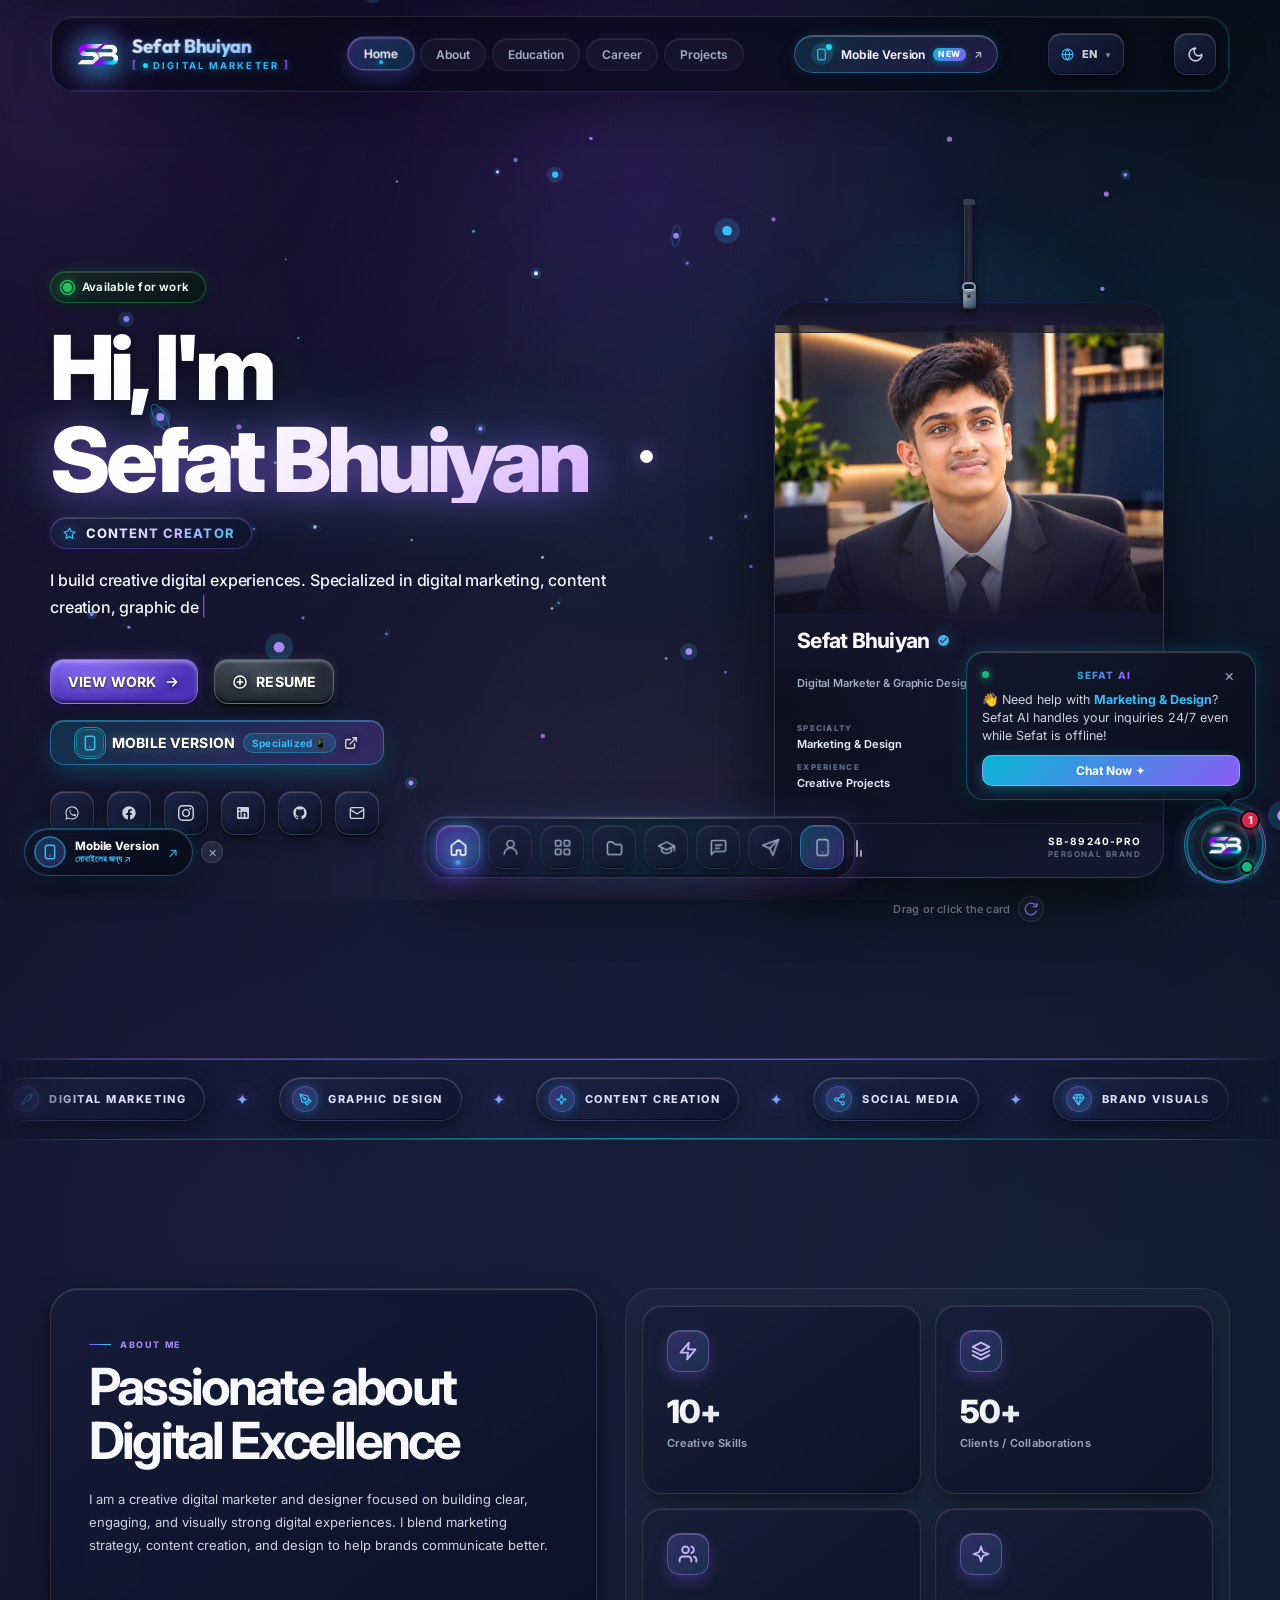
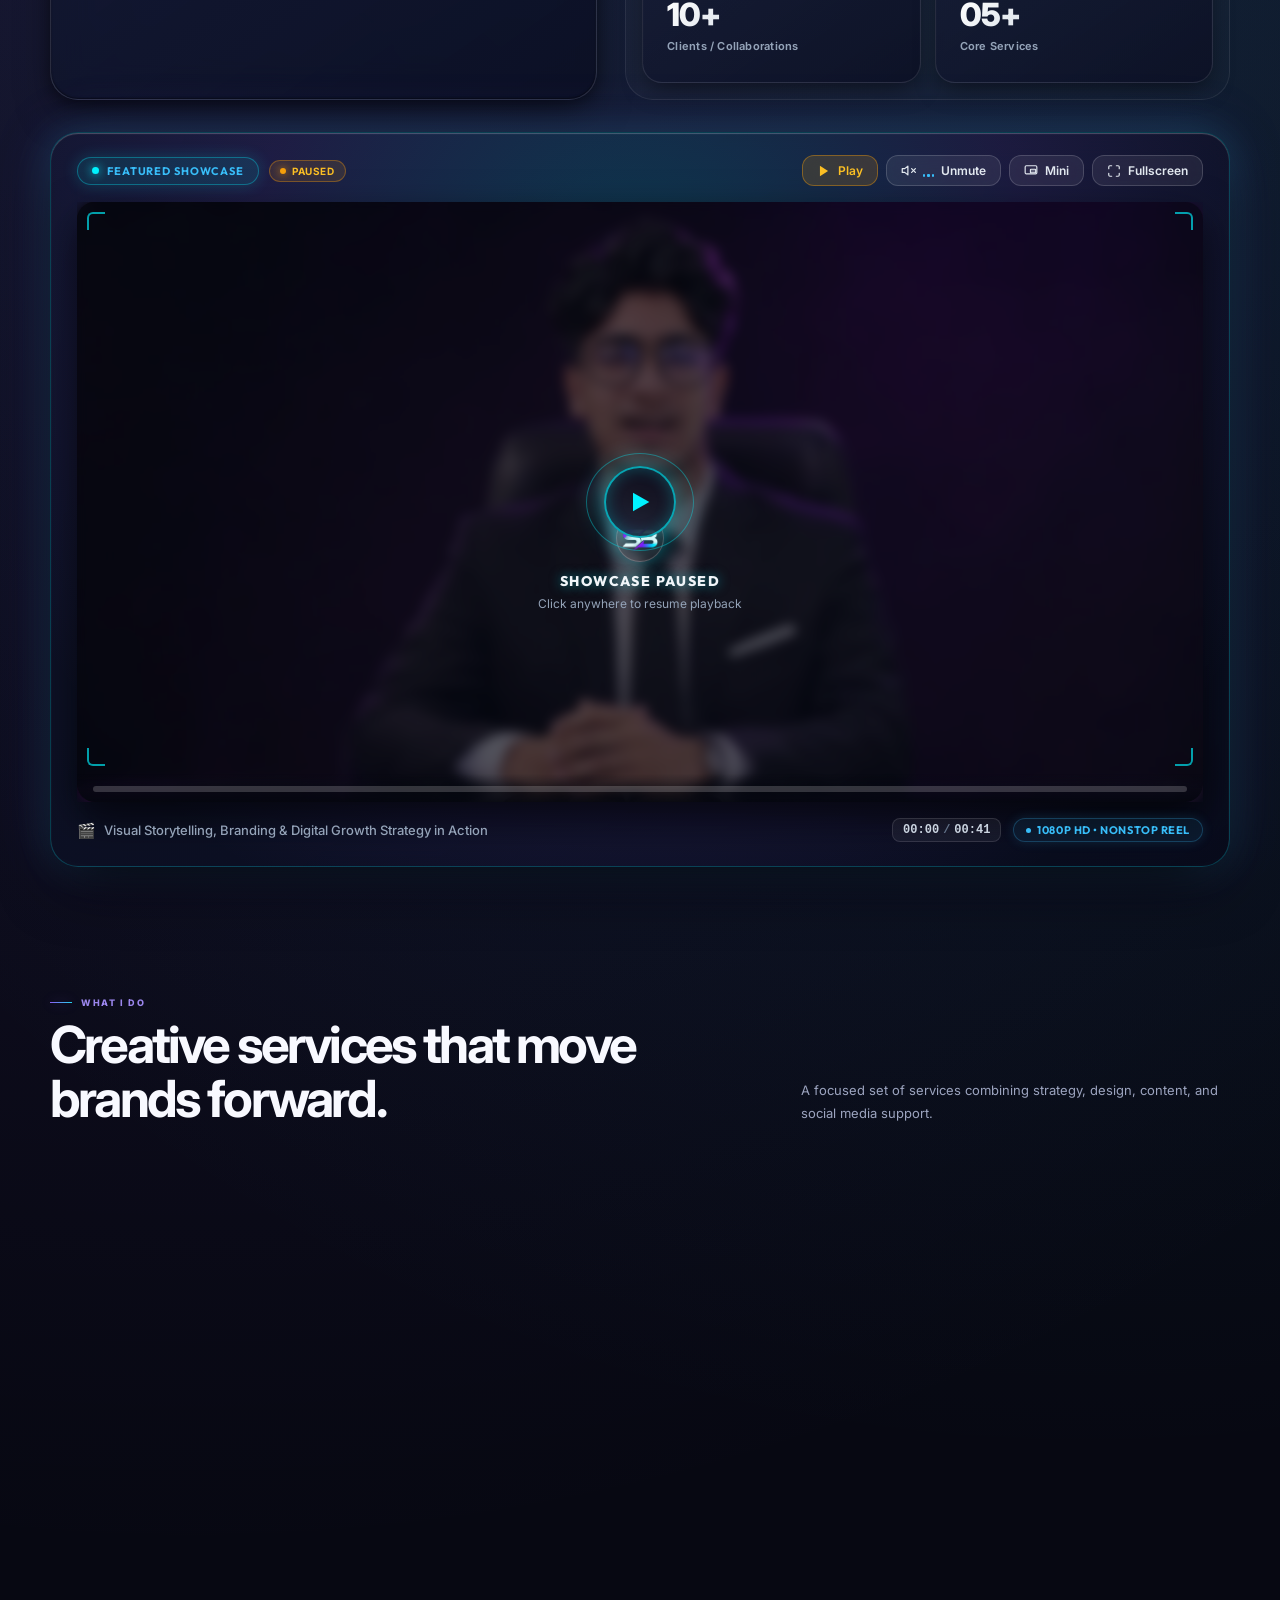
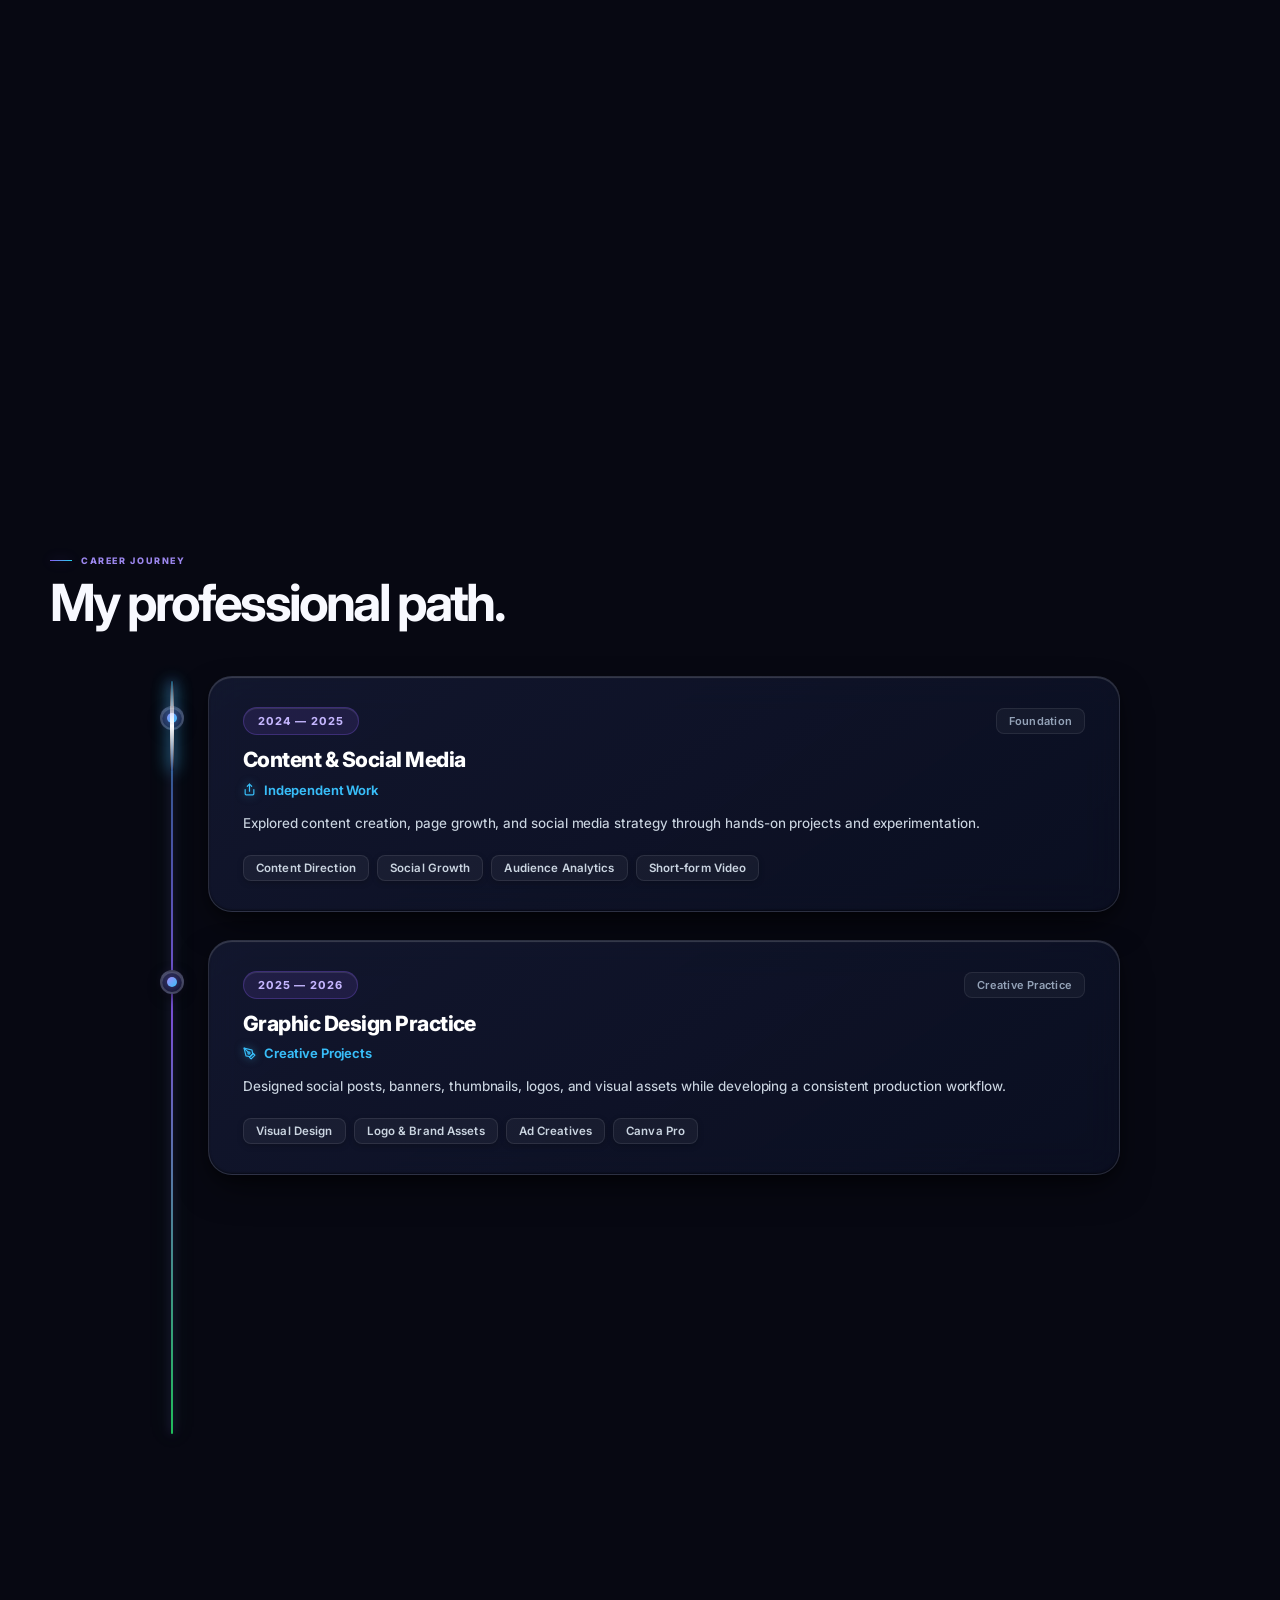
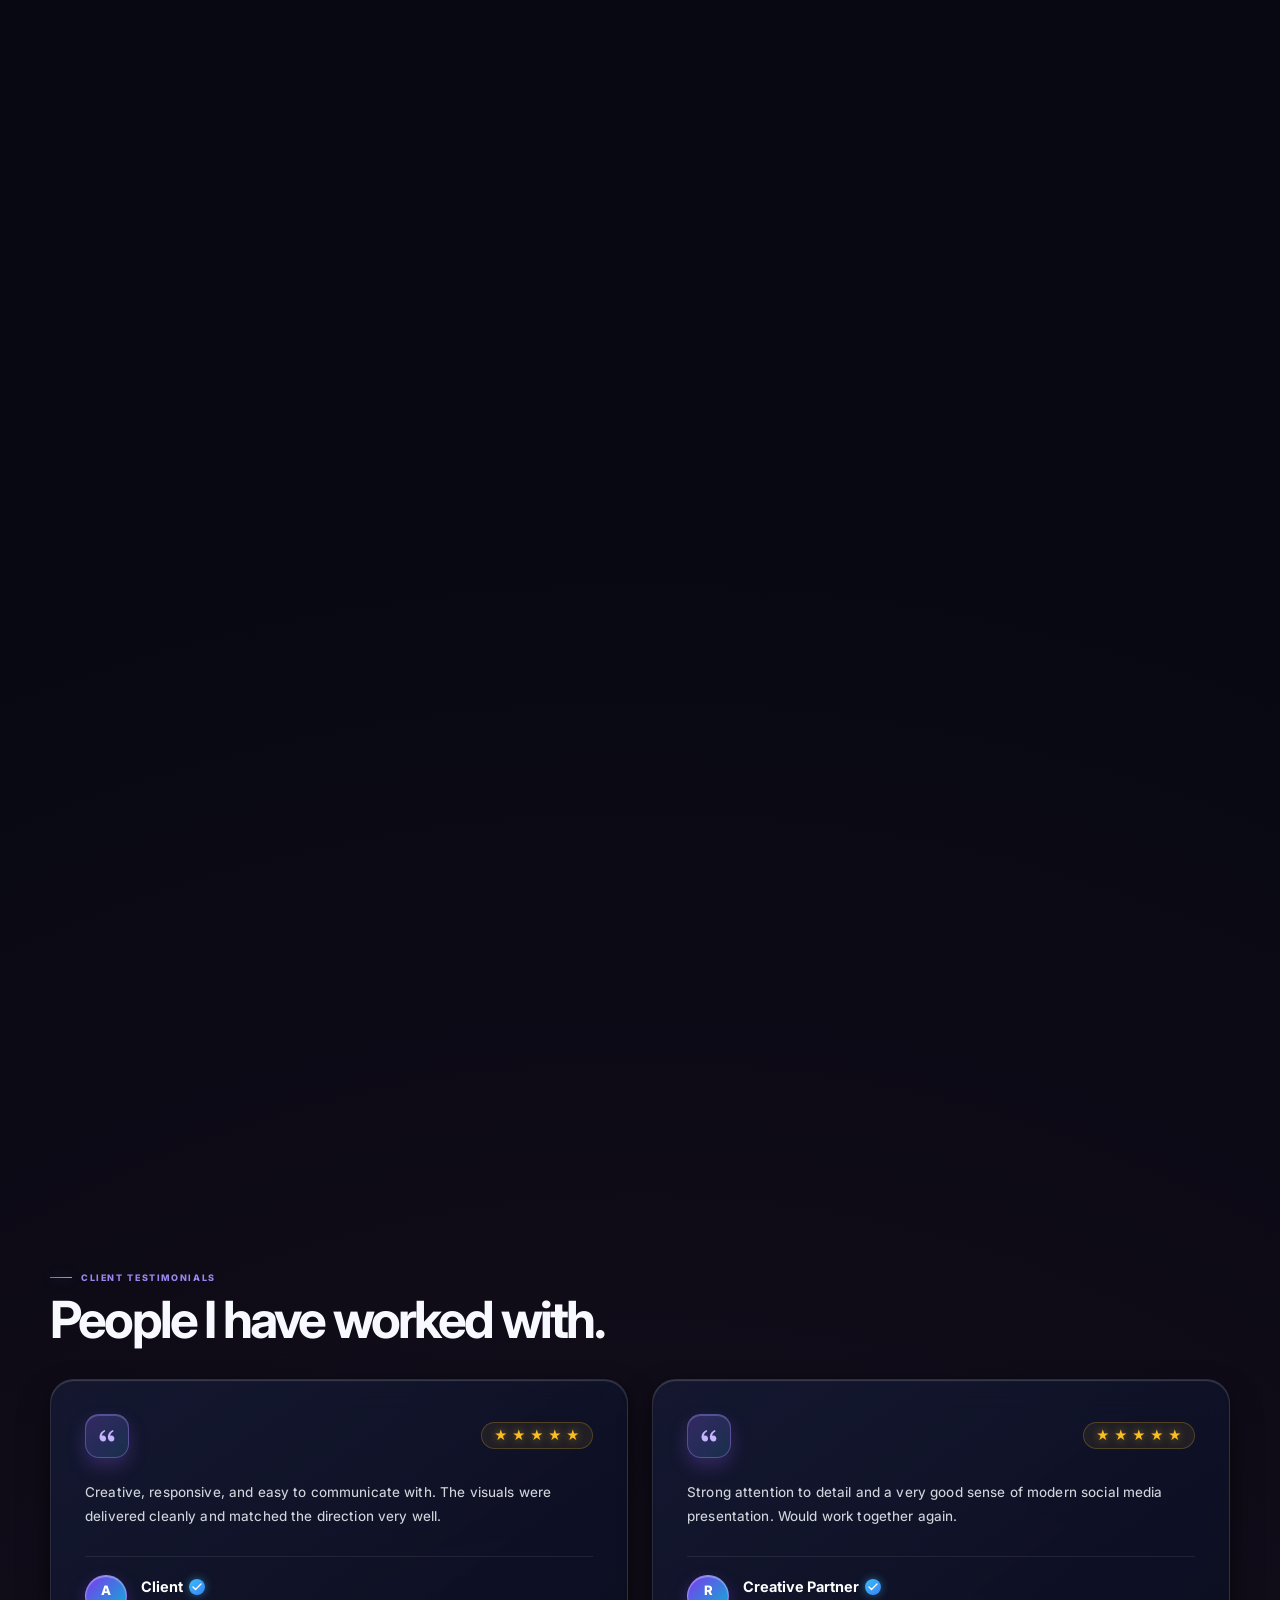
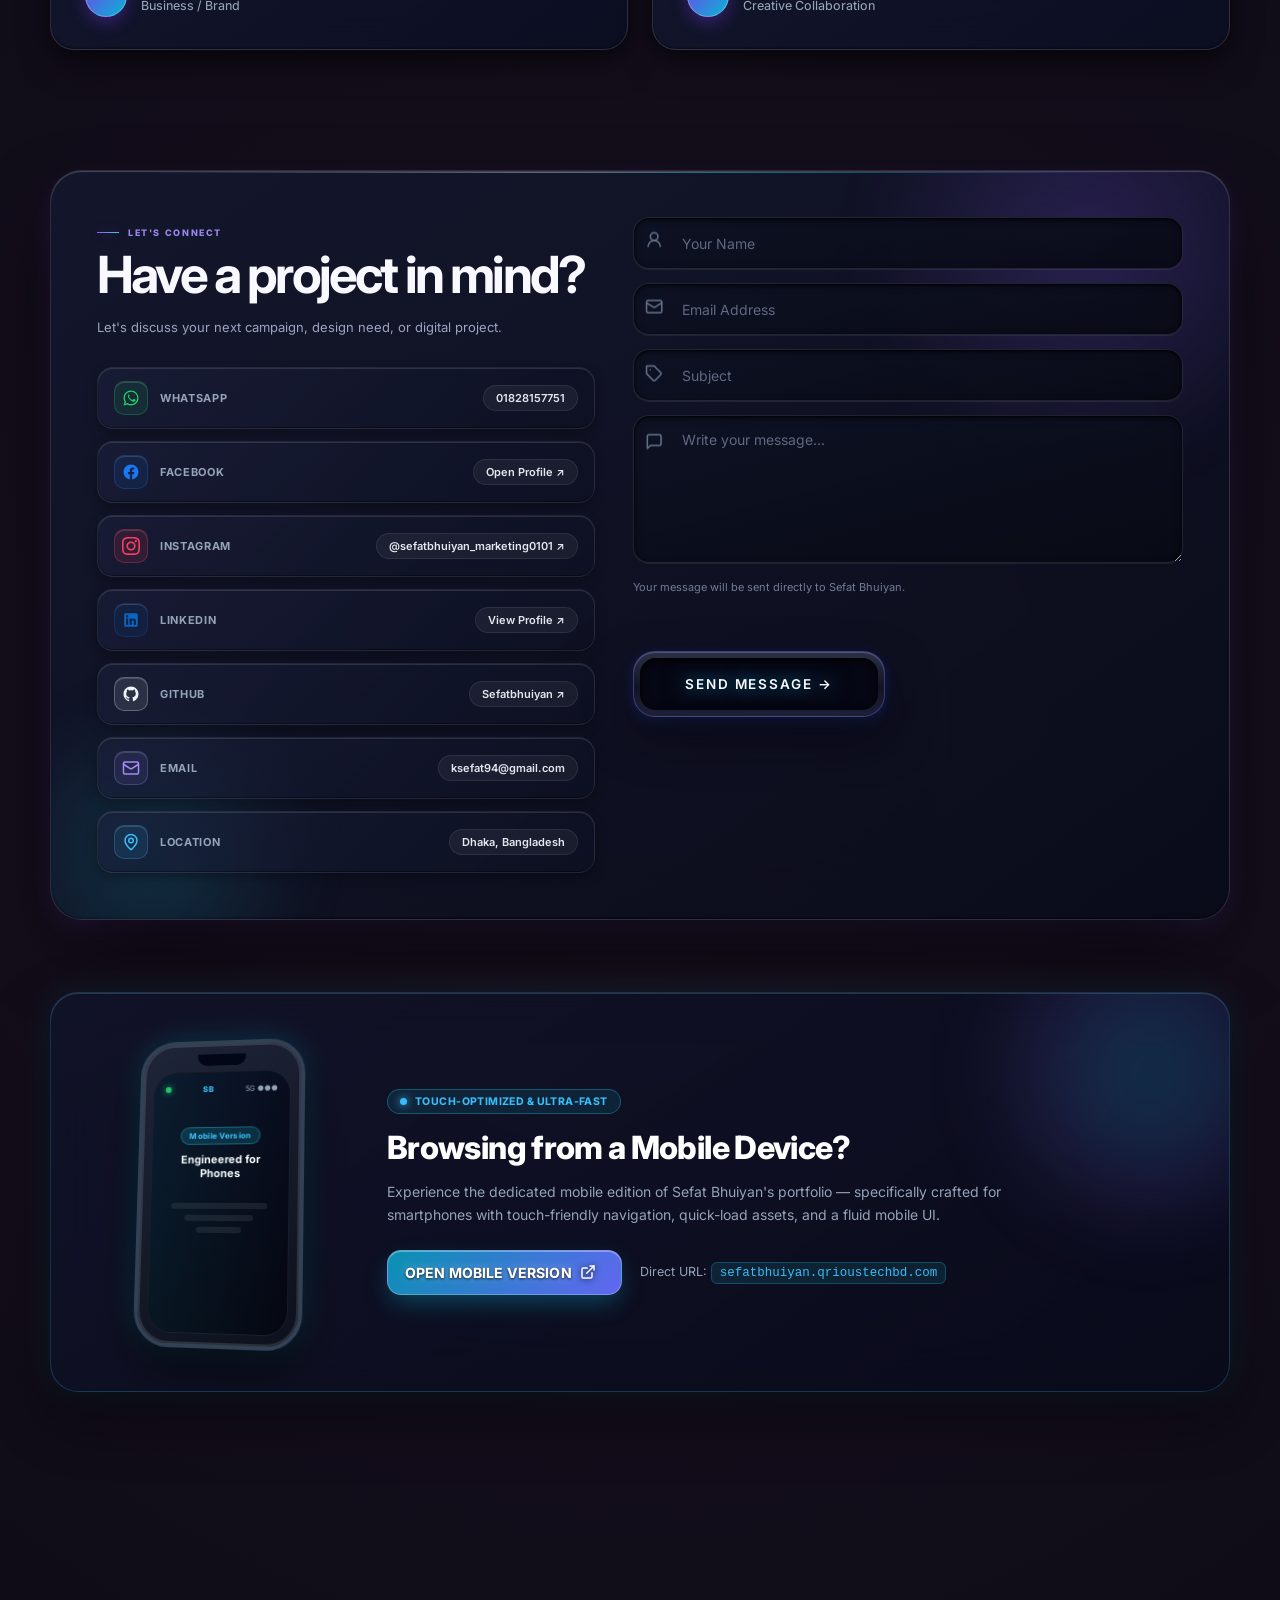
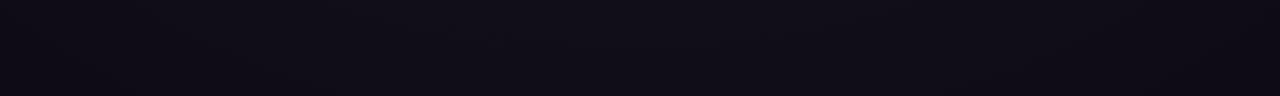
==== commit acbe6a62: "feat: official SB branding upgrade, 1080p about video showcase with interactive HUD, 24/7 client ass" ====
--- a/index.html
+++ b/index.html
@@ -22,8 +22,10 @@
   <meta name="twitter:title" content="Sefat Bhuiyan — Portfolio" />
   <meta name="twitter:description" content="Personal portfolio of Sefat Bhuiyan — Digital Marketer & Graphic Designer." />
 
-  <link rel="icon" type="image/png" href="assets/sb_logo_transparent.png" />
-  <link rel="apple-touch-icon" href="assets/sb_logo_transparent.png" />
+  <link rel="icon" type="image/png" href="assets/favicon-16.png" sizes="16x16" />
+  <link rel="icon" type="image/png" href="assets/favicon-32.png" sizes="32x32" />
+  <link rel="icon" type="image/png" href="assets/favicon-48.png" sizes="48x48" />
+  <link rel="apple-touch-icon" href="assets/apple-touch-icon.png" />
 
   <script type="application/ld+json">
   {
@@ -99,7 +101,7 @@
       <span class="brand-lockup-3d">
         <span class="sb-emblem-3d sb-emblem-float">
           <span class="sb-emblem-aura" aria-hidden="true"></span>
-          <img src="assets/sb_logo_3d.svg" alt="SB 3D Monogram" class="brand-sb-logo-3d" width="44" height="44" />
+          <img src="assets/sb_logo_monogram.png" alt="Sefat Bhuiyan Official Logo" class="brand-sb-logo-3d" width="44" height="44" />
         </span>
         <span class="brand-text-block">
           <span class="brand-title-3d">Sefat Bhuiyan</span>
@@ -715,7 +717,7 @@
 
                   <div class="card-back-main">
                     <div class="back-avatar-circle">
-                      <img src="assets/sb_logo_3d.svg" alt="SB 3D Monogram" class="back-avatar-img-3d" />
+                      <img src="assets/sb_logo_monogram.png" alt="Sefat Bhuiyan Official Logo" class="back-avatar-img-3d" />
                     </div>
                     <h4 class="back-name">SEFAT BHUIYAN</h4>
                     <p class="back-sub">Creative Director &amp; Marketing Strategist</p>
@@ -886,6 +888,184 @@
 
         </div>
 
+      </div>
+
+      <!-- ==============================================
+           3D CINEMATIC ABOUT VIDEO SHOWCASE REEL
+           Nonstop Ambient Looping Reel with Glassmorphism HUD & Interactive Controls
+           ============================================== -->
+      <div class="about-video-showcase about-video-3d" id="aboutVideoShowcase">
+        <div class="about-video-card">
+          <div class="about-video-glow" aria-hidden="true"></div>
+          
+          <div class="about-video-header">
+            <div class="about-video-badge-group">
+              <div class="about-video-badge">
+                <span class="video-live-dot" aria-hidden="true"></span>
+                <span class="video-badge-text" id="aboutVideoBadgeText">FEATURED SHOWCASE</span>
+              </div>
+              <div class="video-status-tag" id="videoStatusTag">
+                <span class="status-indicator-dot"></span>
+                <span class="status-tag-text" id="videoStatusText">PLAYING</span>
+              </div>
+            </div>
+            
+            <div class="about-video-controls">
+              <!-- Video Play / Pause (Off) Toggle -->
+              <button
+                type="button"
+                class="video-control-btn play-toggle"
+                id="aboutVideoPlayToggle"
+                aria-label="Pause Video"
+                title="Pause Video"
+              >
+                <svg class="play-icon sr-only" viewBox="0 0 24 24" width="14" height="14" fill="currentColor" aria-hidden="true">
+                  <polygon points="5 3 19 12 5 21 5 3"></polygon>
+                </svg>
+                <svg class="pause-icon" viewBox="0 0 24 24" width="14" height="14" fill="currentColor" aria-hidden="true">
+                  <rect x="6" y="4" width="4" height="16" rx="1"></rect>
+                  <rect x="14" y="4" width="4" height="16" rx="1"></rect>
+                </svg>
+                <span class="control-label" id="playToggleLabel">Pause</span>
+              </button>
+
+              <!-- Sound Toggle with Equalizer Waveform -->
+              <button
+                type="button"
+                class="video-control-btn sound-toggle"
+                id="aboutVideoSoundToggle"
+                aria-label="Toggle Sound"
+                title="Sound Muted (Click to Unmute)"
+              >
+                <svg class="sound-off-icon" viewBox="0 0 24 24" width="15" height="15" fill="none" stroke="currentColor" stroke-width="2" stroke-linecap="round" stroke-linejoin="round" aria-hidden="true">
+                  <polygon points="11 5 6 9 2 9 2 15 6 15 11 19 11 5"></polygon>
+                  <line x1="23" y1="9" x2="17" y2="15"></line>
+                  <line x1="17" y1="9" x2="23" y2="15"></line>
+                </svg>
+                <svg class="sound-on-icon sr-only" viewBox="0 0 24 24" width="15" height="15" fill="none" stroke="currentColor" stroke-width="2" stroke-linecap="round" stroke-linejoin="round" aria-hidden="true">
+                  <polygon points="11 5 6 9 2 9 2 15 6 15 11 19 11 5"></polygon>
+                  <path d="M19.07 4.93a10 10 0 0 1 0 14.14M15.54 8.46a5 5 0 0 1 0 7.07"></path>
+                </svg>
+                <span class="audio-equalizer" aria-hidden="true">
+                  <span class="eq-bar bar-1"></span>
+                  <span class="eq-bar bar-2"></span>
+                  <span class="eq-bar bar-3"></span>
+                </span>
+                <span class="control-label" id="soundToggleLabel">Unmute</span>
+              </button>
+
+              <!-- Picture-in-Picture Mini Player -->
+              <button
+                type="button"
+                class="video-control-btn pip-toggle"
+                id="aboutVideoPip"
+                aria-label="Picture in Picture"
+                title="Mini Floating Player"
+              >
+                <svg viewBox="0 0 24 24" width="14" height="14" fill="none" stroke="currentColor" stroke-width="2" stroke-linecap="round" stroke-linejoin="round" aria-hidden="true">
+                  <rect x="2" y="3" width="20" height="14" rx="2"></rect>
+                  <rect x="11" y="9" width="9" height="6" rx="1" fill="currentColor" fill-opacity="0.3"></rect>
+                </svg>
+                <span class="control-label sr-only-mobile" id="pipToggleLabel">Mini</span>
+              </button>
+
+              <!-- Fullscreen Button -->
+              <button
+                type="button"
+                class="video-control-btn fullscreen-toggle"
+                id="aboutVideoFullscreen"
+                aria-label="Toggle Fullscreen"
+                title="Fullscreen"
+              >
+                <svg viewBox="0 0 24 24" width="14" height="14" fill="none" stroke="currentColor" stroke-width="2" stroke-linecap="round" stroke-linejoin="round" aria-hidden="true">
+                  <path d="M8 3H5a2 2 0 0 0-2 2v3m18 0V5a2 2 0 0 0-2-2h-3m0 18h3a2 2 0 0 0 2-2v-3M3 16v3a2 2 0 0 0 2 2h3"></path>
+                </svg>
+                <span class="control-label" id="fullscreenToggleLabel">Fullscreen</span>
+              </button>
+            </div>
+          </div>
+
+          <!-- Video Stage Container with Cyber Monitor Brackets -->
+          <div class="about-video-screen" id="aboutVideoScreen">
+            <video
+              id="aboutPlayer"
+              class="about-video-element"
+              src="assets/about_video.mp4"
+              poster="assets/about_video_poster.jpg"
+              autoplay
+              loop
+              muted
+              playsinline
+              preload="auto"
+              aria-label="Sefat Bhuiyan Portfolio Video Reel"
+            ></video>
+
+            <!-- Holographic Corner Accents -->
+            <span class="video-bracket corner-tl" aria-hidden="true"></span>
+            <span class="video-bracket corner-tr" aria-hidden="true"></span>
+            <span class="video-bracket corner-bl" aria-hidden="true"></span>
+            <span class="video-bracket corner-br" aria-hidden="true"></span>
+
+            <!-- Center Click-to-Play/Pause Feedback Button -->
+            <button type="button" class="video-center-btn" id="videoCenterBtn" aria-label="Toggle Video Playback">
+              <span class="center-btn-orb">
+                <svg class="center-play-icon sr-only" viewBox="0 0 24 24" width="28" height="28" fill="currentColor">
+                  <polygon points="6 4 20 12 6 20 6 4"></polygon>
+                </svg>
+                <svg class="center-pause-icon" viewBox="0 0 24 24" width="26" height="26" fill="currentColor">
+                  <rect x="6" y="5" width="4" height="14" rx="1"></rect>
+                  <rect x="14" y="5" width="4" height="14" rx="1"></rect>
+                </svg>
+              </span>
+              <span class="center-btn-ripple" aria-hidden="true"></span>
+            </button>
+
+            <!-- Paused Holographic State Overlay -->
+            <div class="video-paused-overlay" id="videoPausedOverlay" aria-hidden="true">
+              <div class="paused-content">
+                <div class="paused-emblem">
+                  <img src="assets/sb_logo_monogram.png" alt="SB" width="38" height="38" />
+                </div>
+                <div class="paused-title" id="videoPausedTitle">SHOWCASE PAUSED</div>
+                <div class="paused-hint" id="videoPausedHint">Click anywhere to resume playback</div>
+              </div>
+            </div>
+
+            <!-- Gradient Overlays & Cinematic Vignette -->
+            <div class="video-overlay-gradient" aria-hidden="true"></div>
+
+            <!-- Interactive Timeline Scrubber & Progress Bar -->
+            <div class="video-scrubber-shelf" id="videoScrubberShelf">
+              <div class="video-progress-track" id="videoProgressTrack" role="slider" aria-label="Video scrubber" aria-valuemin="0" aria-valuemax="100" aria-valuenow="0" tabindex="0">
+                <div class="video-progress-buffered" id="videoProgressBuffered"></div>
+                <div class="video-progress-fill" id="videoProgressFill"></div>
+                <div class="video-progress-thumb" id="videoProgressThumb"></div>
+              </div>
+            </div>
+          </div>
+
+          <div class="about-video-footer">
+            <div class="video-caption-wrap">
+              <span class="video-caption-icon" aria-hidden="true">🎬</span>
+              <span class="video-caption-text" id="aboutVideoCaptionText">Visual Storytelling, Branding &amp; Digital Growth Strategy in Action</span>
+            </div>
+            
+            <div class="video-footer-meta">
+              <!-- Live Video Timestamp -->
+              <div class="video-time-chip" id="videoTimeChip">
+                <span class="time-current" id="videoTimeCurrent">00:00</span>
+                <span class="time-divider">/</span>
+                <span class="time-duration" id="videoTimeDuration">00:41</span>
+              </div>
+
+              <!-- High Definition Quality Specs Badge -->
+              <div class="video-specs-pill">
+                <span class="video-spec-dot"></span>
+                <span class="video-spec-text">1080P HD • NONSTOP REEL</span>
+              </div>
+            </div>
+          </div>
+        </div>
       </div>
 
     </section>
@@ -2004,7 +2184,7 @@
         <span class="brand-lockup-3d">
           <span class="sb-emblem-3d sb-emblem-float">
             <span class="sb-emblem-aura" aria-hidden="true"></span>
-            <img src="assets/sb_logo_3d.svg" alt="SB 3D Monogram" class="brand-sb-logo-3d" width="44" height="44" />
+            <img src="assets/sb_logo_monogram.png" alt="Sefat Bhuiyan Official Logo" class="brand-sb-logo-3d" width="44" height="44" />
           </span>
           <span class="brand-text-block">
             <span class="brand-title-3d">Sefat Bhuiyan</span>
@@ -2215,7 +2395,7 @@
           <button type="button" class="callout-close" id="sefatAiCalloutClose" aria-label="Dismiss greeting">×</button>
         </div>
         <p class="callout-text">
-          👋 Need help with <b>Marketing &amp; Design</b>? Ask me anything about services, pricing or portfolio!
+          👋 Need help with <b>Marketing &amp; Design</b>? Sefat AI is here 24/7 to handle your project inquiries even while Sefat is offline!
         </p>
         <button type="button" class="callout-action-btn" id="sefatAiCalloutAction">Chat Now ✦</button>
       </div>
@@ -2236,7 +2416,7 @@
       <span class="ai-orbital-ring ring-3" aria-hidden="true"></span>
       
       <span class="ai-orb-core">
-        <img src="assets/sb_logo_3d.svg" alt="Sefat AI" class="ai-orb-logo" width="38" height="38" />
+        <img src="assets/sb_logo_monogram.png" alt="Sefat AI" class="ai-orb-logo" width="38" height="38" />
         <span class="ai-orb-specular" aria-hidden="true"></span>
       </span>
 
@@ -2258,17 +2438,17 @@
       <div class="ai-chat-header">
         <div class="ai-header-profile">
           <div class="ai-avatar-wrap-3d">
-            <img src="assets/sb_logo_3d.svg" alt="Sefat AI" class="ai-avatar-img" width="36" height="36" />
+            <img src="assets/sb_logo_monogram.png" alt="Sefat AI" class="ai-avatar-img" width="36" height="36" />
             <span class="ai-avatar-halo" aria-hidden="true"></span>
             <span class="ai-avatar-status" aria-hidden="true"></span>
           </div>
           <div class="ai-header-info">
             <div class="ai-name-row">
               <b class="ai-bot-name">Sefat AI</b>
-              <span class="ai-pro-badge">PRO ASSISTANT</span>
+              <span class="ai-pro-badge">24/7 AGENT</span>
             </div>
             <div class="ai-status-row">
-              <span class="ai-status-text">Instant answers in 5 languages</span>
+              <span class="ai-status-text">Client Representative • 24/7 Active</span>
             </div>
           </div>
         </div>
@@ -2290,11 +2470,12 @@
       <!-- Quick Suggestion Prompt Chips -->
       <div class="ai-chips-shelf" id="sefatAiChipsShelf" aria-label="Quick questions">
         <button type="button" class="ai-chip" data-question="What services do you offer?">💼 Services</button>
+        <button type="button" class="ai-chip" data-question="What is your pricing and rates?">💰 Pricing</button>
         <button type="button" class="ai-chip" data-question="Can I see your design and marketing portfolio?">🎨 Portfolio</button>
+        <button type="button" class="ai-chip ai-chip-urgent" data-question="I need urgent direct contact with Sefat Bhuiyan on direct office line">📞 Call: 01828157751</button>
+        <button type="button" class="ai-chip" data-question="How can I start a project with Sefat?">🚀 Start Project</button>
         <button type="button" class="ai-chip ai-chip-mobile" data-question="Where can I find the mobile version of your portfolio?">📱 Mobile Version</button>
-        <button type="button" class="ai-chip" data-question="What is your pricing and rates?">💰 Pricing</button>
-        <button type="button" class="ai-chip" data-question="How can I contact and hire Sefat?">🚀 Hire / Contact</button>
-        <button type="button" class="ai-chip" data-question="What are your skills and tools?">⚡ Skills &amp; Tools</button>
+        <button type="button" class="ai-chip" data-question="What payment methods do you accept?">💳 Payment</button>
       </div>
 
       <!-- Messages Body -->
@@ -2305,7 +2486,7 @@
       <!-- 3D Typing Indicator (Hidden by default) -->
       <div class="ai-typing-indicator" id="sefatAiTyping" hidden>
         <div class="ai-typing-avatar">
-          <img src="assets/sb_logo_3d.svg" alt="Sefat AI" width="22" height="22" />
+          <img src="assets/sb_logo_monogram.png" alt="Sefat AI" width="22" height="22" />
         </div>
         <div class="ai-typing-bubble">
           <span class="ai-type-dot"></span>
--- a/css/style.css
+++ b/css/style.css
@@ -2682,6 +2682,591 @@
 }
 
 /* =========================================================
+   CINEMATIC 3D ABOUT VIDEO SHOWCASE REEL
+   Interactive Cyber Monitor HUD • Scrubber • Audio Waveform • Full Control
+   ========================================================= */
+
+.about-video-showcase {
+  margin-top: 32px;
+  position: relative;
+  width: 100%;
+}
+
+.about-video-card {
+  position: relative;
+  border-radius: var(--radius-lg, 24px);
+  background: linear-gradient(145deg, rgba(16, 21, 44, 0.88) 0%, rgba(9, 12, 28, 0.95) 100%);
+  border: 1px solid rgba(0, 242, 254, 0.22);
+  box-shadow:
+    0 24px 60px -12px rgba(0, 0, 0, 0.85),
+    0 0 40px rgba(0, 242, 254, 0.15),
+    0 0 60px rgba(139, 92, 246, 0.18),
+    inset 0 1px 1px rgba(255, 255, 255, 0.25);
+  backdrop-filter: blur(24px) saturate(150%);
+  -webkit-backdrop-filter: blur(24px) saturate(150%);
+  overflow: hidden;
+  padding: 22px 26px 24px;
+  transition: transform 0.4s cubic-bezier(0.34, 1.56, 0.64, 1), border-color 0.35s ease, box-shadow 0.4s ease;
+}
+
+.about-video-card:hover {
+  border-color: rgba(0, 242, 254, 0.48);
+  box-shadow:
+    0 32px 75px -12px rgba(0, 0, 0, 0.9),
+    0 0 55px rgba(0, 242, 254, 0.28),
+    0 0 75px rgba(139, 92, 246, 0.3),
+    inset 0 1px 2px rgba(255, 255, 255, 0.35);
+}
+
+.about-video-glow {
+  position: absolute;
+  inset: -120px;
+  background: radial-gradient(circle at var(--video-mouse-x, 50%) var(--video-mouse-y, 30%), rgba(0, 242, 254, 0.18) 0%, rgba(139, 92, 246, 0.12) 40%, transparent 70%);
+  pointer-events: none;
+  z-index: 0;
+  transition: opacity 0.3s ease;
+  animation: videoGlowPulse 6s ease-in-out infinite alternate;
+}
+
+@keyframes videoGlowPulse {
+  0% { opacity: 0.65; transform: scale(0.97); }
+  100% { opacity: 1; transform: scale(1.05); }
+}
+
+.about-video-header {
+  position: relative;
+  z-index: 3;
+  display: flex;
+  align-items: center;
+  justify-content: space-between;
+  gap: 16px;
+  margin-bottom: 16px;
+  flex-wrap: wrap;
+}
+
+.about-video-badge-group {
+  display: flex;
+  align-items: center;
+  gap: 10px;
+}
+
+.about-video-badge {
+  display: inline-flex;
+  align-items: center;
+  gap: 8px;
+  padding: 6px 14px;
+  border-radius: 999px;
+  background: rgba(0, 242, 254, 0.1);
+  border: 1px solid rgba(0, 242, 254, 0.32);
+  color: #38bdf8;
+  font-family: var(--font-heading, "Outfit", sans-serif);
+  font-size: 11px;
+  font-weight: 700;
+  letter-spacing: 0.08em;
+  text-transform: uppercase;
+  box-shadow: 0 0 16px rgba(0, 242, 254, 0.18);
+}
+
+.video-live-dot {
+  width: 7px;
+  height: 7px;
+  border-radius: 50%;
+  background: #00f2fe;
+  box-shadow: 0 0 10px #00f2fe;
+  animation: liveDotPulse 1.8s infinite;
+}
+
+@keyframes liveDotPulse {
+  0%, 100% { opacity: 1; transform: scale(1); }
+  50% { opacity: 0.35; transform: scale(1.35); }
+}
+
+.video-status-tag {
+  display: inline-flex;
+  align-items: center;
+  gap: 6px;
+  padding: 4px 10px;
+  border-radius: 999px;
+  background: rgba(16, 185, 129, 0.12);
+  border: 1px solid rgba(16, 185, 129, 0.3);
+  font-size: 10px;
+  font-weight: 700;
+  letter-spacing: 0.06em;
+  color: #34d399;
+  transition: all 0.3s ease;
+}
+
+.video-status-tag.paused {
+  background: rgba(245, 158, 11, 0.12);
+  border-color: rgba(245, 158, 11, 0.35);
+  color: #fbbf24;
+}
+
+.status-indicator-dot {
+  width: 6px;
+  height: 6px;
+  border-radius: 50%;
+  background: #10b981;
+  box-shadow: 0 0 8px #10b981;
+  transition: background-color 0.3s ease, box-shadow 0.3s ease;
+}
+
+.video-status-tag.paused .status-indicator-dot {
+  background: #f59e0b;
+  box-shadow: 0 0 8px #f59e0b;
+}
+
+.about-video-controls {
+  display: flex;
+  align-items: center;
+  gap: 8px;
+}
+
+.video-control-btn {
+  display: inline-flex;
+  align-items: center;
+  gap: 7px;
+  padding: 7px 14px;
+  border-radius: 12px;
+  background: rgba(255, 255, 255, 0.07);
+  border: 1px solid rgba(255, 255, 255, 0.16);
+  color: #e2e8f0;
+  font-size: 12px;
+  font-weight: 600;
+  cursor: pointer;
+  transition: all 0.25s cubic-bezier(0.34, 1.56, 0.64, 1);
+  backdrop-filter: blur(10px);
+  user-select: none;
+}
+
+.video-control-btn:hover {
+  background: rgba(0, 242, 254, 0.18);
+  border-color: rgba(0, 242, 254, 0.45);
+  color: #00f2fe;
+  transform: translateY(-2px);
+  box-shadow: 0 6px 18px rgba(0, 242, 254, 0.22);
+}
+
+.video-control-btn:active {
+  transform: translateY(0);
+}
+
+.video-control-btn.active {
+  background: rgba(139, 92, 246, 0.26);
+  border-color: rgba(167, 139, 250, 0.55);
+  color: #c4b5fd;
+  box-shadow: 0 0 16px rgba(139, 92, 246, 0.3);
+}
+
+.video-control-btn.play-toggle.paused-state {
+  background: rgba(245, 158, 11, 0.16);
+  border-color: rgba(245, 158, 11, 0.4);
+  color: #fbbf24;
+}
+
+/* Audio Visualizer Equalizer */
+.audio-equalizer {
+  display: inline-flex;
+  align-items: flex-end;
+  gap: 2px;
+  height: 12px;
+}
+
+.eq-bar {
+  width: 2.5px;
+  background: #38bdf8;
+  border-radius: 1px;
+  height: 3px;
+  transition: height 0.2s ease;
+}
+
+.sound-toggle.active .eq-bar.bar-1 {
+  animation: eqBounce 0.7s infinite alternate ease-in-out;
+}
+.sound-toggle.active .eq-bar.bar-2 {
+  animation: eqBounce 0.5s infinite alternate ease-in-out 0.2s;
+}
+.sound-toggle.active .eq-bar.bar-3 {
+  animation: eqBounce 0.8s infinite alternate ease-in-out 0.4s;
+}
+
+@keyframes eqBounce {
+  0% { height: 3px; }
+  100% { height: 12px; background: #a855f7; }
+}
+
+/* Video Screen & Stage */
+.about-video-screen {
+  position: relative;
+  z-index: 2;
+  width: 100%;
+  aspect-ratio: 16 / 9;
+  max-height: 600px;
+  border-radius: 18px;
+  overflow: hidden;
+  background: #04050a;
+  box-shadow:
+    inset 0 0 0 1px rgba(255, 255, 255, 0.12),
+    0 16px 40px rgba(0, 0, 0, 0.65);
+  cursor: pointer;
+}
+
+.about-video-element {
+  width: 100%;
+  height: 100%;
+  object-fit: cover;
+  display: block;
+  background: #04050a;
+  transition: transform 0.4s ease, filter 0.4s ease;
+}
+
+.about-video-screen:hover .about-video-element {
+  transform: scale(1.008);
+}
+
+/* Cyber Tech Corner Brackets */
+.video-bracket {
+  position: absolute;
+  width: 18px;
+  height: 18px;
+  border: 2px solid #00f2fe;
+  pointer-events: none;
+  z-index: 4;
+  opacity: 0.65;
+  transition: opacity 0.3s ease, transform 0.3s ease;
+}
+
+.about-video-screen:hover .video-bracket {
+  opacity: 1;
+}
+
+.video-bracket.corner-tl { top: 10px; left: 10px; border-right: none; border-bottom: none; border-top-left-radius: 6px; }
+.video-bracket.corner-tr { top: 10px; right: 10px; border-left: none; border-bottom: none; border-top-right-radius: 6px; }
+.video-bracket.corner-bl { bottom: 36px; left: 10px; border-right: none; border-top: none; border-bottom-left-radius: 6px; }
+.video-bracket.corner-br { bottom: 36px; right: 10px; border-left: none; border-top: none; border-bottom-right-radius: 6px; }
+
+/* Center Play/Pause Glass Orb Button */
+.video-center-btn {
+  position: absolute;
+  top: 50%;
+  left: 50%;
+  transform: translate(-50%, -50%) scale(0.9);
+  z-index: 5;
+  background: none;
+  border: none;
+  cursor: pointer;
+  opacity: 0;
+  pointer-events: none;
+  transition: opacity 0.3s cubic-bezier(0.34, 1.56, 0.64, 1), transform 0.3s cubic-bezier(0.34, 1.56, 0.64, 1);
+}
+
+.about-video-screen:hover .video-center-btn,
+.about-video-screen.is-paused .video-center-btn {
+  opacity: 1;
+  pointer-events: auto;
+  transform: translate(-50%, -50%) scale(1);
+}
+
+.center-btn-orb {
+  width: 72px;
+  height: 72px;
+  border-radius: 50%;
+  display: flex;
+  align-items: center;
+  justify-content: center;
+  background: rgba(11, 15, 34, 0.75);
+  border: 2px solid rgba(0, 242, 254, 0.65);
+  color: #00f2fe;
+  box-shadow:
+    0 0 30px rgba(0, 242, 254, 0.45),
+    inset 0 0 15px rgba(0, 242, 254, 0.25);
+  backdrop-filter: blur(12px);
+  -webkit-backdrop-filter: blur(12px);
+  transition: transform 0.25s ease, background-color 0.25s ease, box-shadow 0.25s ease;
+}
+
+.video-center-btn:hover .center-btn-orb {
+  transform: scale(1.1);
+  background: rgba(0, 242, 254, 0.25);
+  box-shadow:
+    0 0 45px rgba(0, 242, 254, 0.75),
+    inset 0 0 20px rgba(0, 242, 254, 0.4);
+}
+
+.center-btn-ripple {
+  position: absolute;
+  inset: -12px;
+  border-radius: 50%;
+  border: 1px solid rgba(0, 242, 254, 0.35);
+  animation: centerRipplePulse 2s infinite;
+  pointer-events: none;
+}
+
+@keyframes centerRipplePulse {
+  0% { transform: scale(0.9); opacity: 0.8; }
+  100% { transform: scale(1.4); opacity: 0; }
+}
+
+/* Paused State Holographic Overlay */
+.video-paused-overlay {
+  position: absolute;
+  inset: 0;
+  z-index: 3;
+  background: rgba(6, 9, 22, 0.68);
+  backdrop-filter: blur(6px);
+  -webkit-backdrop-filter: blur(6px);
+  display: flex;
+  align-items: center;
+  justify-content: center;
+  opacity: 0;
+  pointer-events: none;
+  transition: opacity 0.35s ease;
+}
+
+.about-video-screen.is-paused .video-paused-overlay {
+  opacity: 1;
+}
+
+.paused-content {
+  text-align: center;
+  transform: translateY(60px);
+  display: flex;
+  flex-direction: column;
+  align-items: center;
+  gap: 6px;
+}
+
+.paused-emblem {
+  width: 48px;
+  height: 48px;
+  border-radius: 50%;
+  background: rgba(255, 255, 255, 0.08);
+  border: 1px solid rgba(255, 255, 255, 0.2);
+  display: flex;
+  align-items: center;
+  justify-content: center;
+  box-shadow: 0 0 20px rgba(0, 242, 254, 0.35);
+  margin-bottom: 4px;
+}
+
+.paused-title {
+  font-family: var(--font-heading, "Outfit", sans-serif);
+  font-size: 14px;
+  font-weight: 800;
+  letter-spacing: 0.1em;
+  color: #f1f5f9;
+  text-shadow: 0 0 12px rgba(0, 242, 254, 0.5);
+}
+
+.paused-hint {
+  font-size: 12px;
+  color: #94a3b8;
+}
+
+/* Interactive Timeline Scrubber & Shelf */
+.video-scrubber-shelf {
+  position: absolute;
+  left: 0;
+  right: 0;
+  bottom: 0;
+  padding: 12px 16px 10px;
+  background: linear-gradient(180deg, transparent 0%, rgba(4, 6, 14, 0.88) 100%);
+  z-index: 5;
+  cursor: pointer;
+}
+
+.video-progress-track {
+  position: relative;
+  width: 100%;
+  height: 6px;
+  border-radius: 999px;
+  background: rgba(255, 255, 255, 0.18);
+  overflow: visible;
+  transition: height 0.2s ease;
+}
+
+.video-scrubber-shelf:hover .video-progress-track {
+  height: 8px;
+}
+
+.video-progress-buffered {
+  position: absolute;
+  left: 0;
+  top: 0;
+  bottom: 0;
+  width: 0%;
+  border-radius: inherit;
+  background: rgba(255, 255, 255, 0.28);
+  transition: width 0.3s ease;
+}
+
+.video-progress-fill {
+  position: absolute;
+  left: 0;
+  top: 0;
+  bottom: 0;
+  width: 0%;
+  border-radius: inherit;
+  background: linear-gradient(90deg, #00f2fe 0%, #38bdf8 50%, #a855f7 100%);
+  box-shadow: 0 0 10px rgba(0, 242, 254, 0.6);
+}
+
+.video-progress-thumb {
+  position: absolute;
+  top: 50%;
+  left: 0%;
+  width: 14px;
+  height: 14px;
+  border-radius: 50%;
+  background: #ffffff;
+  border: 2.5px solid #00f2fe;
+  box-shadow: 0 0 12px #00f2fe;
+  transform: translate(-50%, -50%) scale(0);
+  transition: transform 0.2s ease, box-shadow 0.2s ease;
+  pointer-events: none;
+}
+
+.video-scrubber-shelf:hover .video-progress-thumb {
+  transform: translate(-50%, -50%) scale(1);
+}
+
+/* Video Footer */
+.about-video-footer {
+  position: relative;
+  z-index: 2;
+  margin-top: 16px;
+  display: flex;
+  align-items: center;
+  justify-content: space-between;
+  gap: 16px;
+  flex-wrap: wrap;
+}
+
+.video-caption-wrap {
+  display: flex;
+  align-items: center;
+  gap: 8px;
+  color: #94a3b8;
+  font-size: 13px;
+  font-weight: 500;
+}
+
+.video-caption-icon {
+  font-size: 15px;
+}
+
+.video-footer-meta {
+  display: flex;
+  align-items: center;
+  gap: 12px;
+}
+
+.video-time-chip {
+  display: inline-flex;
+  align-items: center;
+  gap: 4px;
+  font-family: monospace, var(--font-heading, sans-serif);
+  font-size: 12px;
+  font-weight: 600;
+  color: #cbd5e1;
+  background: rgba(255, 255, 255, 0.05);
+  border: 1px solid rgba(255, 255, 255, 0.12);
+  padding: 4px 10px;
+  border-radius: 8px;
+}
+
+.time-divider {
+  color: #64748b;
+}
+
+.video-specs-pill {
+  display: inline-flex;
+  align-items: center;
+  gap: 6px;
+  font-family: var(--font-heading, "Outfit", sans-serif);
+  font-size: 11px;
+  font-weight: 700;
+  letter-spacing: 0.05em;
+  color: #38bdf8;
+  background: rgba(56, 189, 248, 0.08);
+  border: 1px solid rgba(56, 189, 248, 0.25);
+  padding: 4px 12px;
+  border-radius: 999px;
+  box-shadow: 0 0 12px rgba(56, 189, 248, 0.15);
+}
+
+.video-spec-dot {
+  width: 5px;
+  height: 5px;
+  border-radius: 50%;
+  background: #38bdf8;
+}
+
+/* Light Theme support */
+body.light .about-video-card {
+  background: linear-gradient(145deg, rgba(255, 255, 255, 0.92) 0%, rgba(241, 245, 249, 0.96) 100%);
+  border-color: rgba(0, 0, 0, 0.1);
+  box-shadow: 0 16px 40px -8px rgba(0, 0, 0, 0.12);
+}
+body.light .video-caption-wrap {
+  color: #475569;
+}
+body.light .video-control-btn {
+  background: rgba(0, 0, 0, 0.05);
+  border-color: rgba(0, 0, 0, 0.12);
+  color: #1e293b;
+}
+body.light .video-time-chip {
+  background: rgba(0, 0, 0, 0.04);
+  border-color: rgba(0, 0, 0, 0.08);
+  color: #334155;
+}
+
+/* RTL Support for Arabic */
+html[dir="rtl"] .about-video-header,
+html[dir="rtl"] .about-video-footer,
+html[dir="rtl"] .about-video-badge-group,
+html[dir="rtl"] .video-footer-meta,
+html[dir="rtl"] .video-caption-wrap {
+  flex-direction: row-reverse;
+}
+
+/* Responsive adjustments */
+@media (max-width: 768px) {
+  .about-video-card {
+    padding: 16px 16px 18px;
+    border-radius: 18px;
+  }
+  .about-video-header {
+    margin-bottom: 12px;
+  }
+  .about-video-footer {
+    flex-direction: column;
+    align-items: flex-start;
+    gap: 10px;
+  }
+  .video-footer-meta {
+    width: 100%;
+    justify-content: space-between;
+  }
+  .about-video-badge {
+    font-size: 10px;
+    padding: 4px 10px;
+  }
+  .video-control-btn {
+    padding: 5px 10px;
+    font-size: 11px;
+  }
+  .sr-only-mobile {
+    display: none;
+  }
+  .center-btn-orb {
+    width: 58px;
+    height: 58px;
+  }
+}
+
+/* =========================================================
    EXECUTIVE 3D SERVICES SYSTEM ("WHAT I DO")
    3D Tilt, Radial Spotlight & Specular Sheen
    ========================================================= */
@@ -4271,6 +4856,994 @@
 
 body.light .person-role {
   color: #64748b;
+}
+
+/* =========================================================
+   DYNAMIC CLIENT REVIEW & RATING MANAGEMENT SYSTEM
+   - Interactive 5-Star Rating Component
+   - Glassmorphic Client Review Form
+   - Dynamic Approved Review Display & Empty State
+   - Secure Admin Review Moderation Dashboard Modal
+   ========================================================= */
+
+.review-system-head {
+  display: flex;
+  align-items: flex-end;
+  justify-content: space-between;
+  gap: 20px;
+  flex-wrap: wrap;
+}
+
+.section-subtitle-text {
+  margin-top: 8px;
+  color: var(--muted);
+  font-size: 15px;
+  line-height: 1.6;
+  max-width: 600px;
+}
+
+.review-head-actions {
+  display: flex;
+  align-items: center;
+  gap: 12px;
+  flex-wrap: wrap;
+}
+
+.admin-portal-pill-btn {
+  display: inline-flex;
+  align-items: center;
+  gap: 7px;
+  padding: 8px 16px;
+  border-radius: 999px;
+  background: rgba(255, 255, 255, 0.05);
+  border: 1px solid rgba(255, 255, 255, 0.12);
+  color: var(--muted);
+  font-size: 13px;
+  font-weight: 600;
+  cursor: pointer;
+  backdrop-filter: blur(10px);
+  transition: all 0.25s ease;
+}
+
+.admin-portal-pill-btn:hover {
+  color: #f8f9ff;
+  background: rgba(139, 92, 246, 0.16);
+  border-color: rgba(139, 92, 246, 0.45);
+  box-shadow: 0 0 16px rgba(139, 92, 246, 0.25);
+  transform: translateY(-1px);
+}
+
+/* Review Statistics Bar */
+.review-stats-bar {
+  display: flex;
+  align-items: center;
+  justify-content: space-around;
+  margin: 32px 0 28px;
+  padding: 18px 24px;
+  border-radius: 20px;
+  background: linear-gradient(135deg, rgba(255, 255, 255, 0.04) 0%, rgba(255, 255, 255, 0.015) 100%);
+  border: 1px solid rgba(255, 255, 255, 0.08);
+  box-shadow: 0 12px 30px rgba(0, 0, 0, 0.35);
+  backdrop-filter: blur(16px);
+}
+
+.stat-pill-item {
+  display: flex;
+  align-items: center;
+  gap: 12px;
+}
+
+.stat-pill-icon {
+  font-size: 24px;
+  filter: drop-shadow(0 2px 8px rgba(250, 204, 21, 0.4));
+}
+
+.stat-pill-data {
+  display: flex;
+  flex-direction: column;
+}
+
+.stat-pill-val {
+  font-family: Outfit, Inter, sans-serif;
+  font-size: 24px;
+  font-weight: 800;
+  color: #fff;
+  line-height: 1.1;
+  letter-spacing: -0.02em;
+}
+
+.stat-pill-label {
+  font-size: 12px;
+  color: var(--muted);
+  letter-spacing: 0.04em;
+  text-transform: uppercase;
+}
+
+.stat-pill-divider {
+  width: 1px;
+  height: 38px;
+  background: rgba(255, 255, 255, 0.1);
+}
+
+@media (max-width: 640px) {
+  .review-stats-bar {
+    flex-direction: column;
+    gap: 16px;
+    align-items: flex-start;
+  }
+  .stat-pill-divider {
+    display: none;
+  }
+}
+
+/* Client Review Submission Form Card */
+.review-form-card {
+  margin-bottom: 36px;
+  padding: 36px;
+  border-radius: 28px;
+  background: linear-gradient(145deg, rgba(22, 28, 54, 0.88) 0%, rgba(11, 15, 34, 0.94) 100%);
+  border: 1px solid rgba(139, 92, 246, 0.3);
+  box-shadow:
+    0 24px 60px -12px rgba(0, 0, 0, 0.75),
+    0 0 35px rgba(139, 92, 246, 0.15),
+    inset 0 1px 1px rgba(255, 255, 255, 0.2);
+  backdrop-filter: blur(28px) saturate(150%);
+  animation: formSlideDown 0.35s cubic-bezier(0.16, 1, 0.3, 1) forwards;
+}
+
+@keyframes formSlideDown {
+  from { opacity: 0; transform: translateY(-16px); }
+  to { opacity: 1; transform: translateY(0); }
+}
+
+.review-form-header {
+  display: flex;
+  align-items: flex-start;
+  justify-content: space-between;
+  margin-bottom: 24px;
+  border-bottom: 1px solid rgba(255, 255, 255, 0.08);
+  padding-bottom: 18px;
+}
+
+.form-title {
+  margin: 0;
+  font-size: 22px;
+  font-weight: 700;
+  color: #fff;
+  letter-spacing: -0.02em;
+}
+
+.form-desc {
+  margin: 4px 0 0;
+  color: var(--muted);
+  font-size: 14px;
+}
+
+.form-close-btn {
+  background: rgba(255, 255, 255, 0.06);
+  border: 1px solid rgba(255, 255, 255, 0.12);
+  color: var(--muted);
+  width: 32px;
+  height: 32px;
+  border-radius: 50%;
+  display: grid;
+  place-items: center;
+  cursor: pointer;
+  font-size: 14px;
+  transition: all 0.2s ease;
+}
+
+.form-close-btn:hover {
+  background: rgba(255, 255, 255, 0.15);
+  color: #fff;
+  transform: rotate(90deg);
+}
+
+.client-review-form {
+  display: flex;
+  flex-direction: column;
+  gap: 20px;
+}
+
+.form-grid-row {
+  display: grid;
+  grid-template-columns: repeat(3, 1fr);
+  gap: 18px;
+}
+
+@media (max-width: 820px) {
+  .form-grid-row {
+    grid-template-columns: 1fr;
+    gap: 14px;
+  }
+}
+
+.form-group {
+  display: flex;
+  flex-direction: column;
+  gap: 8px;
+}
+
+.form-label {
+  font-size: 13px;
+  font-weight: 600;
+  color: #f1f5f9;
+  letter-spacing: 0.02em;
+}
+
+.required-star {
+  color: #f43f5e;
+}
+
+.private-tag {
+  color: var(--muted);
+  font-weight: 400;
+  font-size: 11px;
+}
+
+.form-input,
+.form-textarea {
+  width: 100%;
+  padding: 13px 16px;
+  border-radius: 14px;
+  background: rgba(10, 13, 28, 0.65);
+  border: 1px solid rgba(255, 255, 255, 0.12);
+  color: #fff;
+  font-size: 14px;
+  font-family: inherit;
+  transition: all 0.25s ease;
+  box-shadow: inset 0 2px 4px rgba(0, 0, 0, 0.4);
+}
+
+.form-input:focus,
+.form-textarea:focus {
+  outline: none;
+  border-color: var(--purple);
+  background: rgba(15, 20, 42, 0.85);
+  box-shadow: 0 0 16px rgba(139, 92, 246, 0.3), inset 0 2px 4px rgba(0, 0, 0, 0.3);
+}
+
+.form-textarea {
+  resize: vertical;
+  min-height: 110px;
+  line-height: 1.6;
+}
+
+.label-with-counter {
+  display: flex;
+  justify-content: space-between;
+  align-items: center;
+}
+
+.char-counter {
+  font-size: 12px;
+  color: var(--muted);
+  font-family: monospace;
+}
+
+.textarea-helper {
+  font-size: 11px;
+  color: var(--muted);
+  margin-top: 2px;
+}
+
+/* Interactive 5-Star Rating Component */
+.rating-form-group {
+  background: rgba(255, 255, 255, 0.025);
+  padding: 16px 20px;
+  border-radius: 18px;
+  border: 1px dashed rgba(255, 255, 255, 0.14);
+}
+
+.interactive-star-rating {
+  display: flex;
+  align-items: center;
+  gap: 8px;
+  margin-top: 6px;
+  flex-wrap: wrap;
+}
+
+.star-rating-btn {
+  background: transparent;
+  border: none;
+  color: rgba(255, 255, 255, 0.22);
+  font-size: 32px;
+  cursor: pointer;
+  padding: 0 2px;
+  line-height: 1;
+  transition: all 0.18s cubic-bezier(0.34, 1.56, 0.64, 1);
+  outline: none;
+}
+
+.star-rating-btn:hover,
+.star-rating-btn.hover-active {
+  color: #fde047;
+  transform: scale(1.22);
+  filter: drop-shadow(0 0 10px rgba(250, 204, 21, 0.7));
+}
+
+.star-rating-btn.active {
+  color: #facc15;
+  filter: drop-shadow(0 0 8px rgba(250, 204, 21, 0.6));
+}
+
+.rating-feedback-text {
+  margin-left: 12px;
+  font-size: 13px;
+  font-weight: 600;
+  color: #fde047;
+  letter-spacing: 0.02em;
+}
+
+/* Privacy Consent Checkbox */
+.consent-checkbox-label {
+  display: flex;
+  align-items: flex-start;
+  gap: 12px;
+  cursor: pointer;
+  user-select: none;
+}
+
+.consent-checkbox-label input[type="checkbox"] {
+  position: absolute;
+  opacity: 0;
+  width: 0;
+  height: 0;
+}
+
+.custom-checkbox-box {
+  width: 20px;
+  height: 20px;
+  border-radius: 6px;
+  border: 1.5px solid rgba(255, 255, 255, 0.25);
+  background: rgba(10, 13, 28, 0.6);
+  flex-shrink: 0;
+  margin-top: 2px;
+  display: grid;
+  place-items: center;
+  transition: all 0.2s ease;
+}
+
+.consent-checkbox-label input[type="checkbox"]:checked + .custom-checkbox-box {
+  background: var(--purple);
+  border-color: var(--violet);
+  box-shadow: 0 0 12px rgba(139, 92, 246, 0.5);
+}
+
+.consent-checkbox-label input[type="checkbox"]:checked + .custom-checkbox-box::after {
+  content: "✓";
+  font-size: 12px;
+  font-weight: 800;
+  color: #fff;
+}
+
+.consent-text {
+  font-size: 13px;
+  line-height: 1.5;
+  color: var(--muted);
+}
+
+/* Alert Notification Banners */
+.review-form-alert {
+  padding: 14px 18px;
+  border-radius: 14px;
+  font-size: 14px;
+  line-height: 1.5;
+  display: flex;
+  align-items: center;
+  gap: 10px;
+}
+
+.review-form-alert.alert-success {
+  background: rgba(16, 185, 129, 0.15);
+  border: 1px solid rgba(16, 185, 129, 0.4);
+  color: #34d399;
+}
+
+.review-form-alert.alert-error {
+  background: rgba(244, 63, 94, 0.15);
+  border: 1px solid rgba(244, 63, 94, 0.4);
+  color: #fb7185;
+}
+
+.form-submit-row {
+  display: flex;
+  align-items: center;
+  justify-content: space-between;
+  gap: 18px;
+  flex-wrap: wrap;
+  margin-top: 8px;
+}
+
+.submission-note {
+  font-size: 12px;
+  color: var(--muted);
+}
+
+.btn-spinner {
+  width: 14px;
+  height: 14px;
+  border: 2px solid rgba(255, 255, 255, 0.3);
+  border-top-color: #fff;
+  border-radius: 50%;
+  animation: spin 0.8s linear infinite;
+  display: inline-block;
+  margin-right: 8px;
+}
+
+@keyframes spin {
+  to { transform: rotate(360deg); }
+}
+
+/* Empty State Card */
+.reviews-empty-state {
+  grid-column: 1 / -1;
+  text-align: center;
+  padding: 56px 28px;
+  border-radius: 24px;
+  background: linear-gradient(145deg, rgba(22, 28, 54, 0.45) 0%, rgba(11, 15, 34, 0.55) 100%);
+  border: 1px dashed rgba(255, 255, 255, 0.12);
+  display: flex;
+  flex-direction: column;
+  align-items: center;
+  justify-content: center;
+}
+
+.empty-state-puck {
+  width: 64px;
+  height: 64px;
+  border-radius: 20px;
+  background: rgba(139, 92, 246, 0.12);
+  border: 1px solid rgba(139, 92, 246, 0.3);
+  display: grid;
+  place-items: center;
+  font-size: 28px;
+  margin-bottom: 18px;
+  box-shadow: 0 0 24px rgba(139, 92, 246, 0.2);
+}
+
+.empty-state-title {
+  font-size: 20px;
+  font-weight: 700;
+  color: #fff;
+  margin: 0 0 8px;
+}
+
+.empty-state-desc {
+  font-size: 14px;
+  color: var(--muted);
+  max-width: 440px;
+  margin: 0 0 22px;
+  line-height: 1.6;
+}
+
+/* Dynamic Review Date & Meta */
+.review-date-badge {
+  font-size: 11px;
+  color: var(--muted);
+  margin-top: 3px;
+  font-family: monospace;
+}
+
+/* Loading Skeletons */
+.reviews-loading-skeleton {
+  grid-column: 1 / -1;
+  display: grid;
+  grid-template-columns: repeat(2, 1fr);
+  gap: 24px;
+}
+
+.skeleton-card {
+  height: 220px;
+  border-radius: 24px;
+  background: linear-gradient(90deg, rgba(255, 255, 255, 0.03) 25%, rgba(255, 255, 255, 0.08) 50%, rgba(255, 255, 255, 0.03) 75%);
+  background-size: 200% 100%;
+  animation: skeletonShimmer 1.8s infinite;
+}
+
+@keyframes skeletonShimmer {
+  0% { background-position: 200% 0; }
+  100% { background-position: -200% 0; }
+}
+
+/* =========================================================
+   ADMIN REVIEW MODERATION PORTAL (MODAL)
+   ========================================================= */
+.review-admin-modal-overlay {
+  position: fixed;
+  inset: 0;
+  z-index: 99999;
+  background: rgba(4, 6, 15, 0.82);
+  backdrop-filter: blur(20px);
+  -webkit-backdrop-filter: blur(20px);
+  display: grid;
+  place-items: center;
+  padding: 24px;
+  opacity: 0;
+  visibility: hidden;
+  transition: all 0.3s cubic-bezier(0.16, 1, 0.3, 1);
+}
+
+.review-admin-modal-overlay.active {
+  opacity: 1;
+  visibility: visible;
+}
+
+.review-admin-modal-window {
+  width: min(92vw, 980px);
+  max-height: 90vh;
+  overflow-y: auto;
+  border-radius: 28px;
+  background: linear-gradient(150deg, rgba(20, 25, 48, 0.95) 0%, rgba(8, 11, 24, 0.98) 100%);
+  border: 1px solid rgba(255, 255, 255, 0.15);
+  box-shadow: 0 35px 90px -15px rgba(0, 0, 0, 0.85), 0 0 50px rgba(139, 92, 246, 0.2);
+  padding: 32px;
+  transform: scale(0.95);
+  transition: transform 0.3s cubic-bezier(0.34, 1.56, 0.64, 1);
+}
+
+.review-admin-modal-overlay.active .review-admin-modal-window {
+  transform: scale(1);
+}
+
+.admin-modal-header {
+  display: flex;
+  align-items: center;
+  justify-content: space-between;
+  padding-bottom: 20px;
+  border-bottom: 1px solid rgba(255, 255, 255, 0.1);
+  margin-bottom: 24px;
+}
+
+.admin-brand-lockup {
+  display: flex;
+  align-items: center;
+  gap: 14px;
+}
+
+.admin-shield-icon {
+  font-size: 28px;
+}
+
+.admin-modal-title {
+  margin: 0;
+  font-size: 20px;
+  font-weight: 800;
+  color: #fff;
+  letter-spacing: -0.02em;
+}
+
+.admin-modal-sub {
+  margin: 3px 0 0;
+  font-size: 12px;
+  color: var(--muted);
+}
+
+.admin-modal-close-btn {
+  background: rgba(255, 255, 255, 0.08);
+  border: 1px solid rgba(255, 255, 255, 0.12);
+  color: var(--muted);
+  width: 34px;
+  height: 34px;
+  border-radius: 50%;
+  cursor: pointer;
+  display: grid;
+  place-items: center;
+  font-size: 15px;
+  transition: all 0.2s ease;
+}
+
+.admin-modal-close-btn:hover {
+  background: rgba(255, 255, 255, 0.2);
+  color: #fff;
+  transform: rotate(90deg);
+}
+
+/* Admin Login Card */
+.admin-login-card {
+  max-width: 440px;
+  margin: 40px auto;
+  text-align: center;
+  display: flex;
+  flex-direction: column;
+  gap: 16px;
+}
+
+.admin-lock-icon {
+  width: 60px;
+  height: 60px;
+  border-radius: 20px;
+  background: rgba(139, 92, 246, 0.12);
+  border: 1px solid rgba(139, 92, 246, 0.35);
+  color: var(--violet);
+  display: grid;
+  place-items: center;
+  margin: 0 auto 6px;
+}
+
+.admin-login-headline {
+  margin: 0;
+  font-size: 20px;
+  font-weight: 700;
+  color: #fff;
+}
+
+.admin-login-desc {
+  margin: 0 0 12px;
+  font-size: 13px;
+  color: var(--muted);
+  line-height: 1.5;
+}
+
+.admin-login-alert {
+  padding: 10px 14px;
+  border-radius: 10px;
+  font-size: 13px;
+  background: rgba(244, 63, 94, 0.15);
+  border: 1px solid rgba(244, 63, 94, 0.35);
+  color: #fda4af;
+}
+
+.admin-login-submit-btn {
+  width: 100%;
+}
+
+/* Admin Dashboard View */
+.admin-metrics-grid {
+  display: grid;
+  grid-template-columns: repeat(4, 1fr);
+  gap: 16px;
+  margin-bottom: 24px;
+}
+
+@media (max-width: 768px) {
+  .admin-metrics-grid {
+    grid-template-columns: repeat(2, 1fr);
+  }
+}
+
+.metric-card {
+  padding: 16px 20px;
+  border-radius: 18px;
+  background: rgba(255, 255, 255, 0.035);
+  border: 1px solid rgba(255, 255, 255, 0.08);
+  display: flex;
+  flex-direction: column;
+}
+
+.metric-number {
+  font-family: Outfit, Inter, sans-serif;
+  font-size: 26px;
+  font-weight: 800;
+  color: #fff;
+  line-height: 1.1;
+}
+
+.metric-label {
+  font-size: 11px;
+  color: var(--muted);
+  text-transform: uppercase;
+  margin-top: 4px;
+  letter-spacing: 0.04em;
+}
+
+.metric-pending .metric-number { color: #facc15; }
+.metric-approved .metric-number { color: #34d399; }
+.metric-rejected .metric-number { color: #f43f5e; }
+
+/* Admin Toolbar */
+.admin-toolbar {
+  display: flex;
+  align-items: center;
+  justify-content: space-between;
+  gap: 16px;
+  margin-bottom: 20px;
+  flex-wrap: wrap;
+}
+
+.admin-filter-tabs {
+  display: flex;
+  gap: 6px;
+  background: rgba(0, 0, 0, 0.3);
+  padding: 4px;
+  border-radius: 12px;
+  border: 1px solid rgba(255, 255, 255, 0.06);
+}
+
+.admin-tab-btn {
+  background: transparent;
+  border: none;
+  padding: 6px 14px;
+  border-radius: 8px;
+  color: var(--muted);
+  font-size: 13px;
+  font-weight: 600;
+  cursor: pointer;
+  transition: all 0.2s ease;
+}
+
+.admin-tab-btn:hover {
+  color: #fff;
+}
+
+.admin-tab-btn.active {
+  background: var(--purple);
+  color: #fff;
+  box-shadow: 0 2px 10px rgba(139, 92, 246, 0.4);
+}
+
+.tab-badge {
+  display: inline-block;
+  padding: 1px 6px;
+  border-radius: 999px;
+  background: #facc15;
+  color: #000;
+  font-size: 11px;
+  font-weight: 800;
+  margin-left: 4px;
+}
+
+.admin-toolbar-actions {
+  display: flex;
+  gap: 10px;
+}
+
+.admin-refresh-btn,
+.admin-logout-btn {
+  display: inline-flex;
+  align-items: center;
+  gap: 6px;
+  padding: 7px 14px;
+  border-radius: 10px;
+  font-size: 12px;
+  font-weight: 600;
+  cursor: pointer;
+  transition: all 0.2s ease;
+}
+
+.admin-refresh-btn {
+  background: rgba(255, 255, 255, 0.05);
+  border: 1px solid rgba(255, 255, 255, 0.1);
+  color: #fff;
+}
+
+.admin-refresh-btn:hover {
+  background: rgba(255, 255, 255, 0.12);
+}
+
+.admin-logout-btn {
+  background: rgba(244, 63, 94, 0.15);
+  border: 1px solid rgba(244, 63, 94, 0.3);
+  color: #fda4af;
+}
+
+.admin-logout-btn:hover {
+  background: rgba(244, 63, 94, 0.25);
+  color: #fff;
+}
+
+/* Admin Review Cards */
+.admin-reviews-list {
+  display: flex;
+  flex-direction: column;
+  gap: 16px;
+}
+
+.admin-review-card {
+  padding: 22px;
+  border-radius: 20px;
+  background: rgba(255, 255, 255, 0.03);
+  border: 1px solid rgba(255, 255, 255, 0.08);
+  display: flex;
+  flex-direction: column;
+  gap: 14px;
+  transition: all 0.2s ease;
+}
+
+.admin-review-card:hover {
+  border-color: rgba(255, 255, 255, 0.15);
+  background: rgba(255, 255, 255, 0.045);
+}
+
+.admin-card-top {
+  display: flex;
+  align-items: flex-start;
+  justify-content: space-between;
+  gap: 14px;
+  flex-wrap: wrap;
+}
+
+.admin-card-user {
+  display: flex;
+  align-items: center;
+  gap: 12px;
+}
+
+.admin-user-avatar {
+  width: 42px;
+  height: 42px;
+  border-radius: 12px;
+  background: linear-gradient(135deg, var(--purple), var(--cyan));
+  color: #fff;
+  font-weight: 800;
+  font-size: 18px;
+  display: grid;
+  place-items: center;
+}
+
+.admin-user-name {
+  font-size: 16px;
+  font-weight: 700;
+  color: #fff;
+  margin: 0;
+}
+
+.admin-user-contacts {
+  display: flex;
+  align-items: center;
+  gap: 12px;
+  margin-top: 3px;
+  font-size: 12px;
+  color: var(--muted);
+  font-family: monospace;
+}
+
+.admin-card-meta {
+  display: flex;
+  align-items: center;
+  gap: 12px;
+}
+
+.status-badge {
+  padding: 4px 10px;
+  border-radius: 999px;
+  font-size: 11px;
+  font-weight: 700;
+  text-transform: uppercase;
+  letter-spacing: 0.05em;
+}
+
+.status-badge.status-pending {
+  background: rgba(250, 204, 21, 0.15);
+  border: 1px solid rgba(250, 204, 21, 0.4);
+  color: #fde047;
+}
+
+.status-badge.status-approved {
+  background: rgba(52, 211, 153, 0.15);
+  border: 1px solid rgba(52, 211, 153, 0.4);
+  color: #34d399;
+}
+
+.status-badge.status-rejected {
+  background: rgba(244, 63, 94, 0.15);
+  border: 1px solid rgba(244, 63, 94, 0.4);
+  color: #fb7185;
+}
+
+.admin-card-rating {
+  color: #facc15;
+  font-size: 16px;
+  letter-spacing: 2px;
+}
+
+.admin-card-body {
+  font-size: 14px;
+  line-height: 1.6;
+  color: #e2e8f0;
+  background: rgba(0, 0, 0, 0.25);
+  padding: 14px 18px;
+  border-radius: 12px;
+  white-space: pre-wrap;
+  word-break: break-word;
+}
+
+.admin-card-actions {
+  display: flex;
+  align-items: center;
+  gap: 8px;
+  justify-content: flex-end;
+}
+
+.admin-action-btn {
+  display: inline-flex;
+  align-items: center;
+  gap: 6px;
+  padding: 6px 14px;
+  border-radius: 8px;
+  font-size: 12px;
+  font-weight: 700;
+  cursor: pointer;
+  transition: all 0.18s ease;
+  border: none;
+}
+
+.btn-approve {
+  background: rgba(52, 211, 153, 0.18);
+  border: 1px solid rgba(52, 211, 153, 0.45);
+  color: #34d399;
+}
+
+.btn-approve:hover {
+  background: #10b981;
+  color: #fff;
+  box-shadow: 0 0 14px rgba(16, 185, 129, 0.4);
+}
+
+.btn-reject {
+  background: rgba(245, 158, 11, 0.15);
+  border: 1px solid rgba(245, 158, 11, 0.4);
+  color: #f59e0b;
+}
+
+.btn-reject:hover {
+  background: #f59e0b;
+  color: #000;
+}
+
+.btn-delete {
+  background: rgba(244, 63, 94, 0.15);
+  border: 1px solid rgba(244, 63, 94, 0.4);
+  color: #fda4af;
+}
+
+.btn-delete:hover {
+  background: #f43f5e;
+  color: #fff;
+}
+
+/* Light Mode Overrides */
+body.light .review-stats-bar {
+  background: rgba(255, 255, 255, 0.85);
+  border-color: rgba(0, 0, 0, 0.08);
+  box-shadow: 0 12px 30px rgba(0, 0, 0, 0.06);
+}
+
+body.light .stat-pill-val {
+  color: #0f172a;
+}
+
+body.light .review-form-card {
+  background: #ffffff;
+  border-color: rgba(139, 92, 246, 0.35);
+  box-shadow: 0 24px 60px -12px rgba(0, 0, 0, 0.12);
+}
+
+body.light .form-title {
+  color: #0f172a;
+}
+
+body.light .form-input,
+body.light .form-textarea {
+  background: #f8fafc;
+  border-color: #cbd5e1;
+  color: #0f172a;
+}
+
+body.light .form-label {
+  color: #1e293b;
+}
+
+body.light .review-admin-modal-window {
+  background: #ffffff;
+  border-color: #e2e8f0;
+}
+
+body.light .admin-modal-title,
+body.light .admin-login-headline,
+body.light .metric-number,
+body.light .admin-user-name {
+  color: #0f172a;
+}
+
+body.light .admin-card-body {
+  background: #f8fafc;
+  color: #334155;
+}
+
+body.light .admin-review-card {
+  background: #f8fafc;
+  border-color: #e2e8f0;
 }
 
 /* =========================================================
@@ -11626,6 +13199,34 @@
   box-shadow: 0 2px 8px rgba(6, 182, 212, 0.3);
 }
 
+/* Standout High-Priority Direct Phone Call Action */
+.ai-action-link.call-action {
+  background: linear-gradient(135deg, rgba(16, 185, 129, 0.22), rgba(6, 182, 212, 0.22));
+  border: 1.5px solid rgba(16, 185, 129, 0.65);
+  color: #34d399;
+  font-weight: 800;
+  box-shadow: 0 0 12px rgba(16, 185, 129, 0.25);
+  animation: pulseCallAction 2s infinite ease-in-out;
+}
+
+.ai-action-link.call-action:hover {
+  background: linear-gradient(135deg, #10b981, #06b6d4);
+  color: #ffffff;
+  border-color: #34d399;
+  box-shadow: 0 0 20px rgba(16, 185, 129, 0.55);
+}
+
+@keyframes pulseCallAction {
+  0%, 100% {
+    box-shadow: 0 0 8px rgba(16, 185, 129, 0.25);
+    border-color: rgba(16, 185, 129, 0.65);
+  }
+  50% {
+    box-shadow: 0 0 18px rgba(16, 185, 129, 0.55);
+    border-color: #34d399;
+  }
+}
+
 /* 3D Typing Indicator */
 .ai-typing-indicator {
   padding: 0 14px 10px 14px;
@@ -12543,6 +14144,21 @@
   border-color: rgba(56, 189, 248, 0.7) !important;
 }
 
+.ai-chip-urgent {
+  border-color: rgba(16, 185, 129, 0.5) !important;
+  color: #34d399 !important;
+  background: rgba(16, 185, 129, 0.12) !important;
+  font-weight: 700;
+  box-shadow: 0 0 10px rgba(16, 185, 129, 0.2);
+}
+
+.ai-chip-urgent:hover {
+  background: rgba(16, 185, 129, 0.25) !important;
+  border-color: #34d399 !important;
+  color: #ffffff !important;
+  box-shadow: 0 0 16px rgba(16, 185, 129, 0.45);
+}
+
 /* --- 7. Light Theme Adaptations --- */
 body.light .mobile-version-topbar-btn {
   background: linear-gradient(135deg, rgba(6, 182, 212, 0.12) 0%, rgba(99, 102, 241, 0.12) 100%);
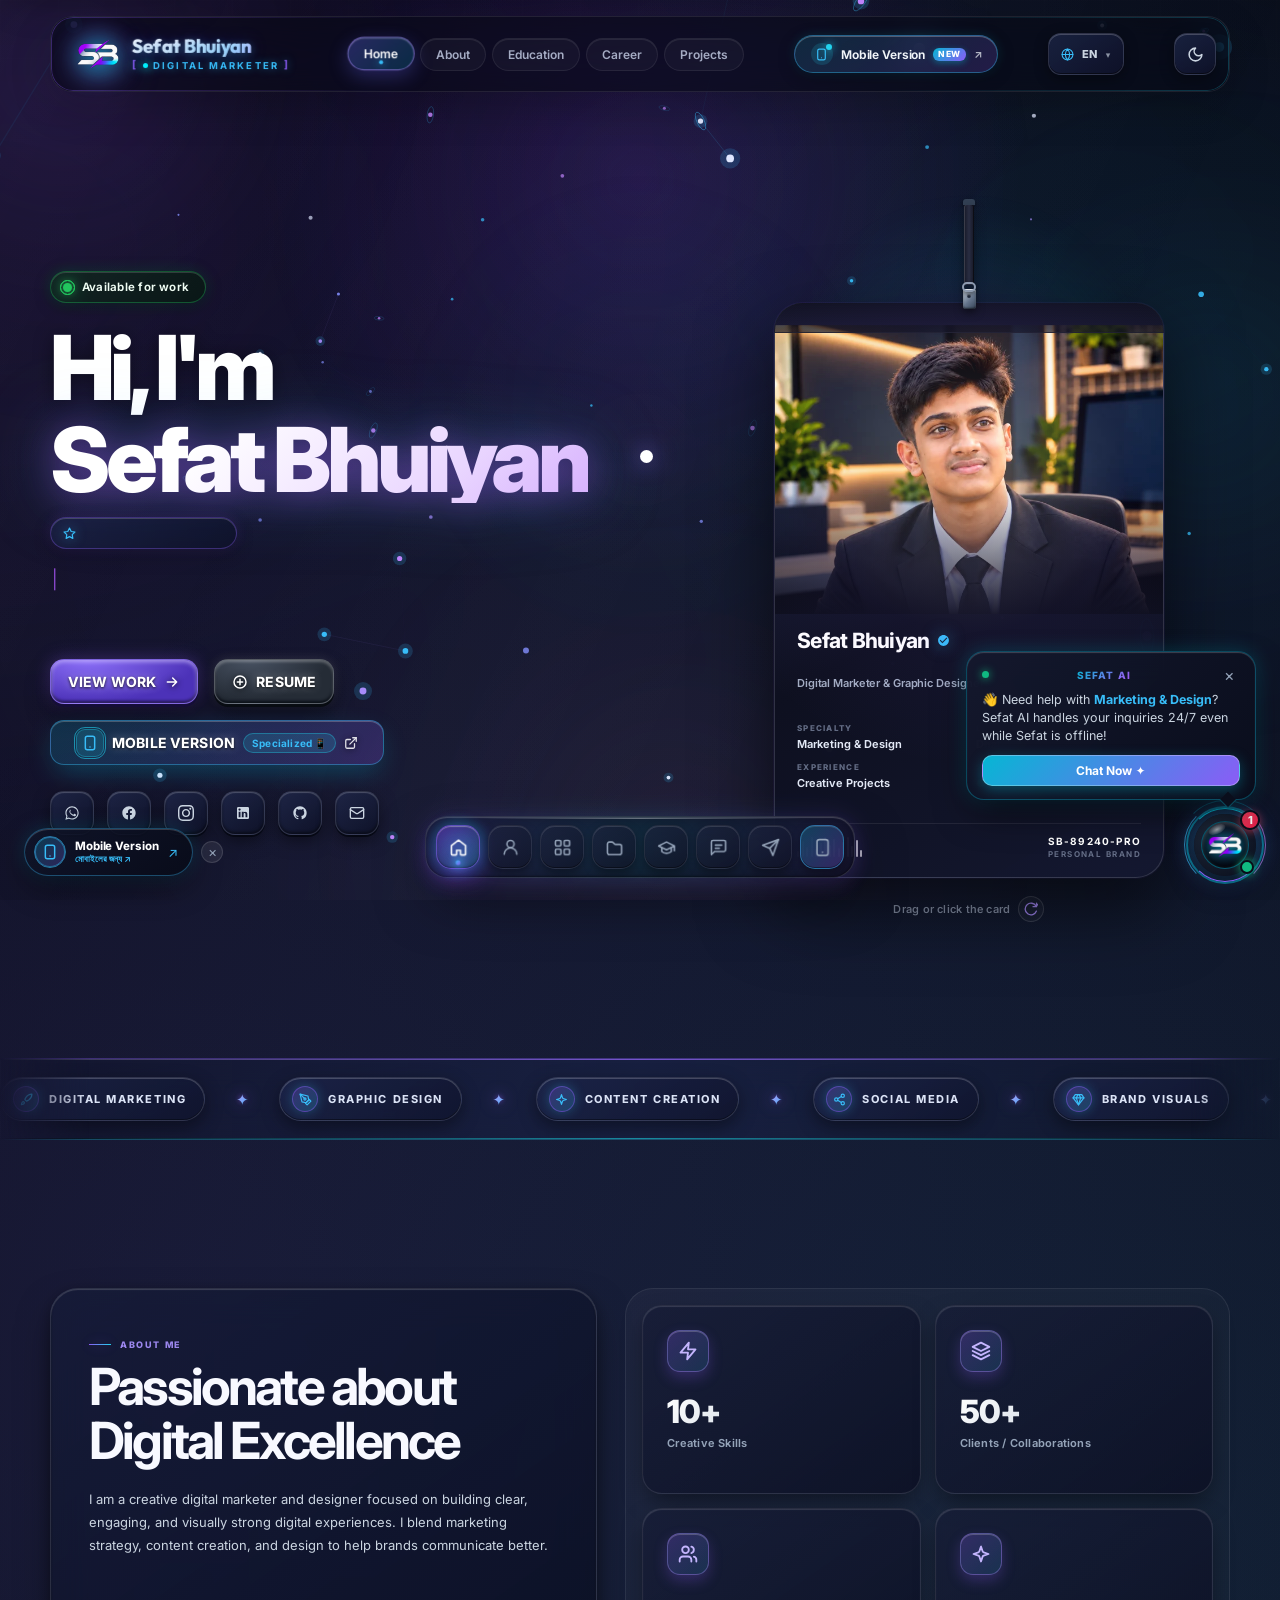
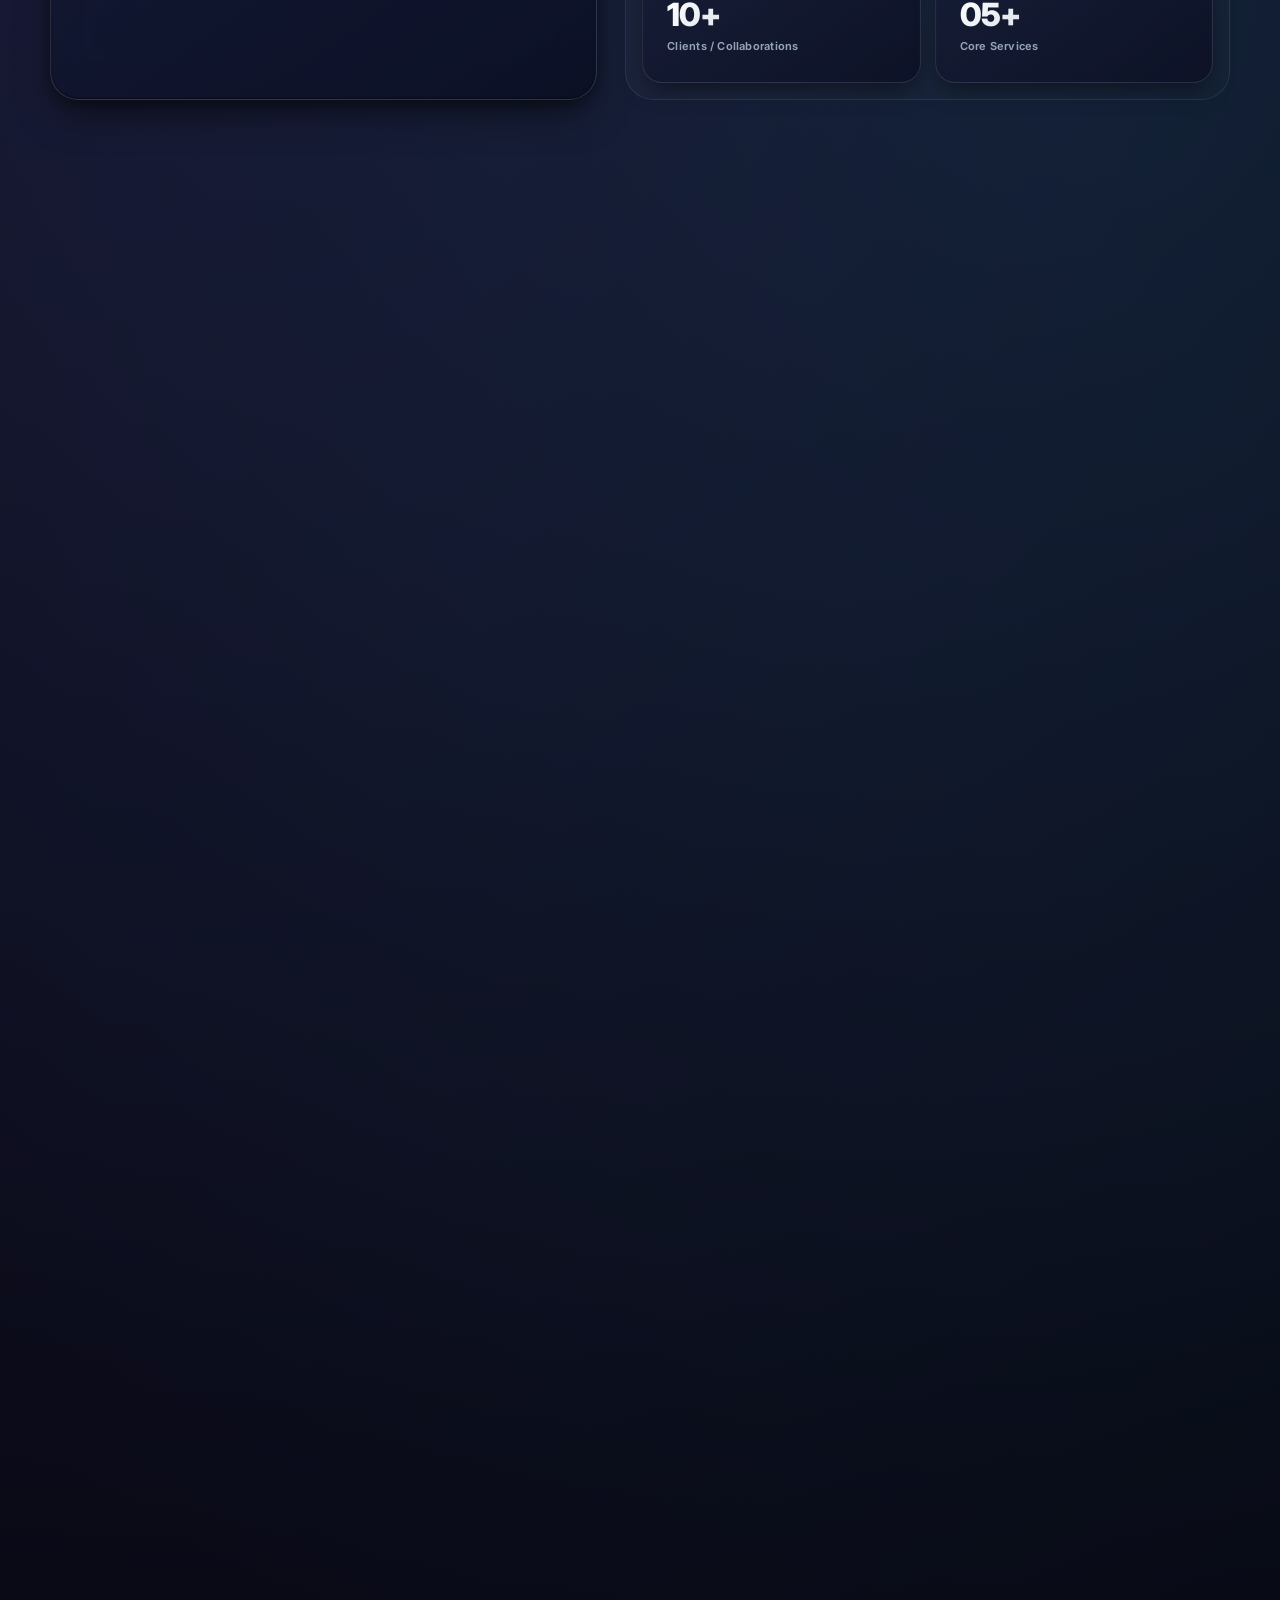
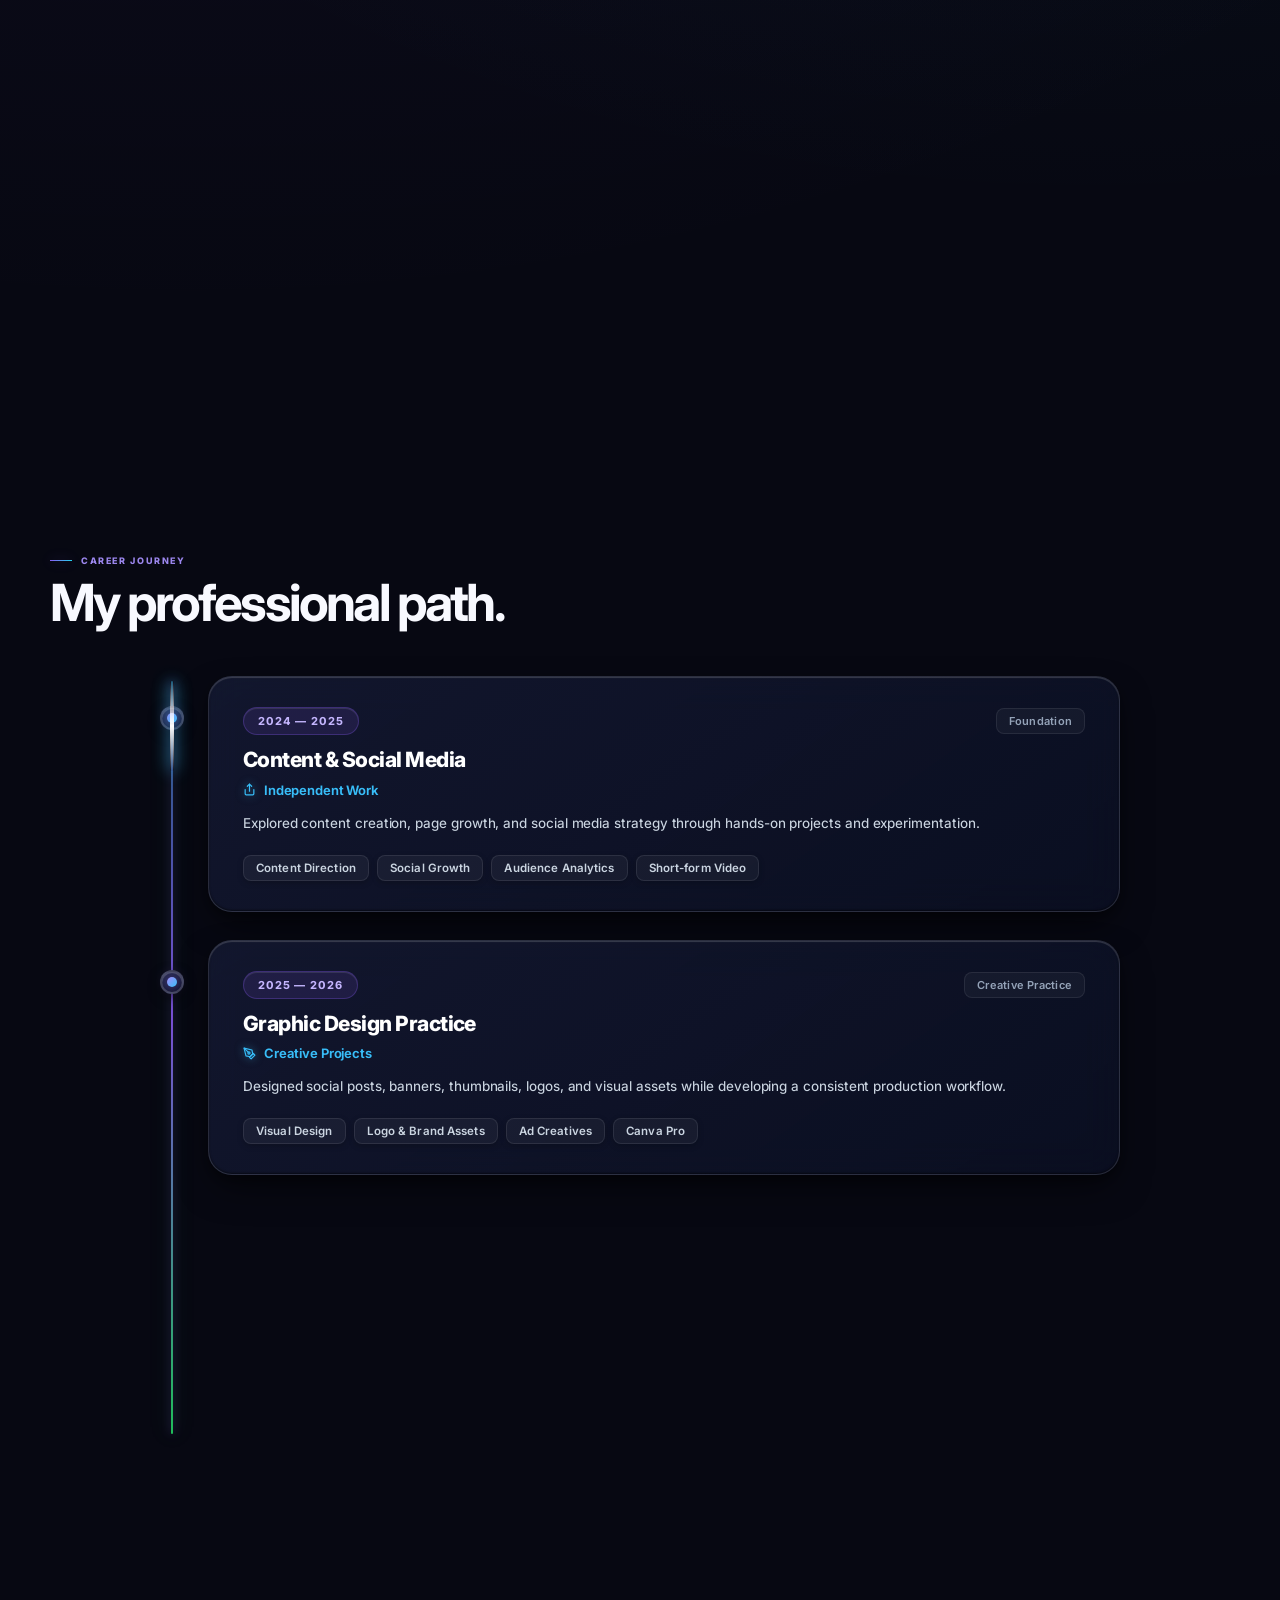
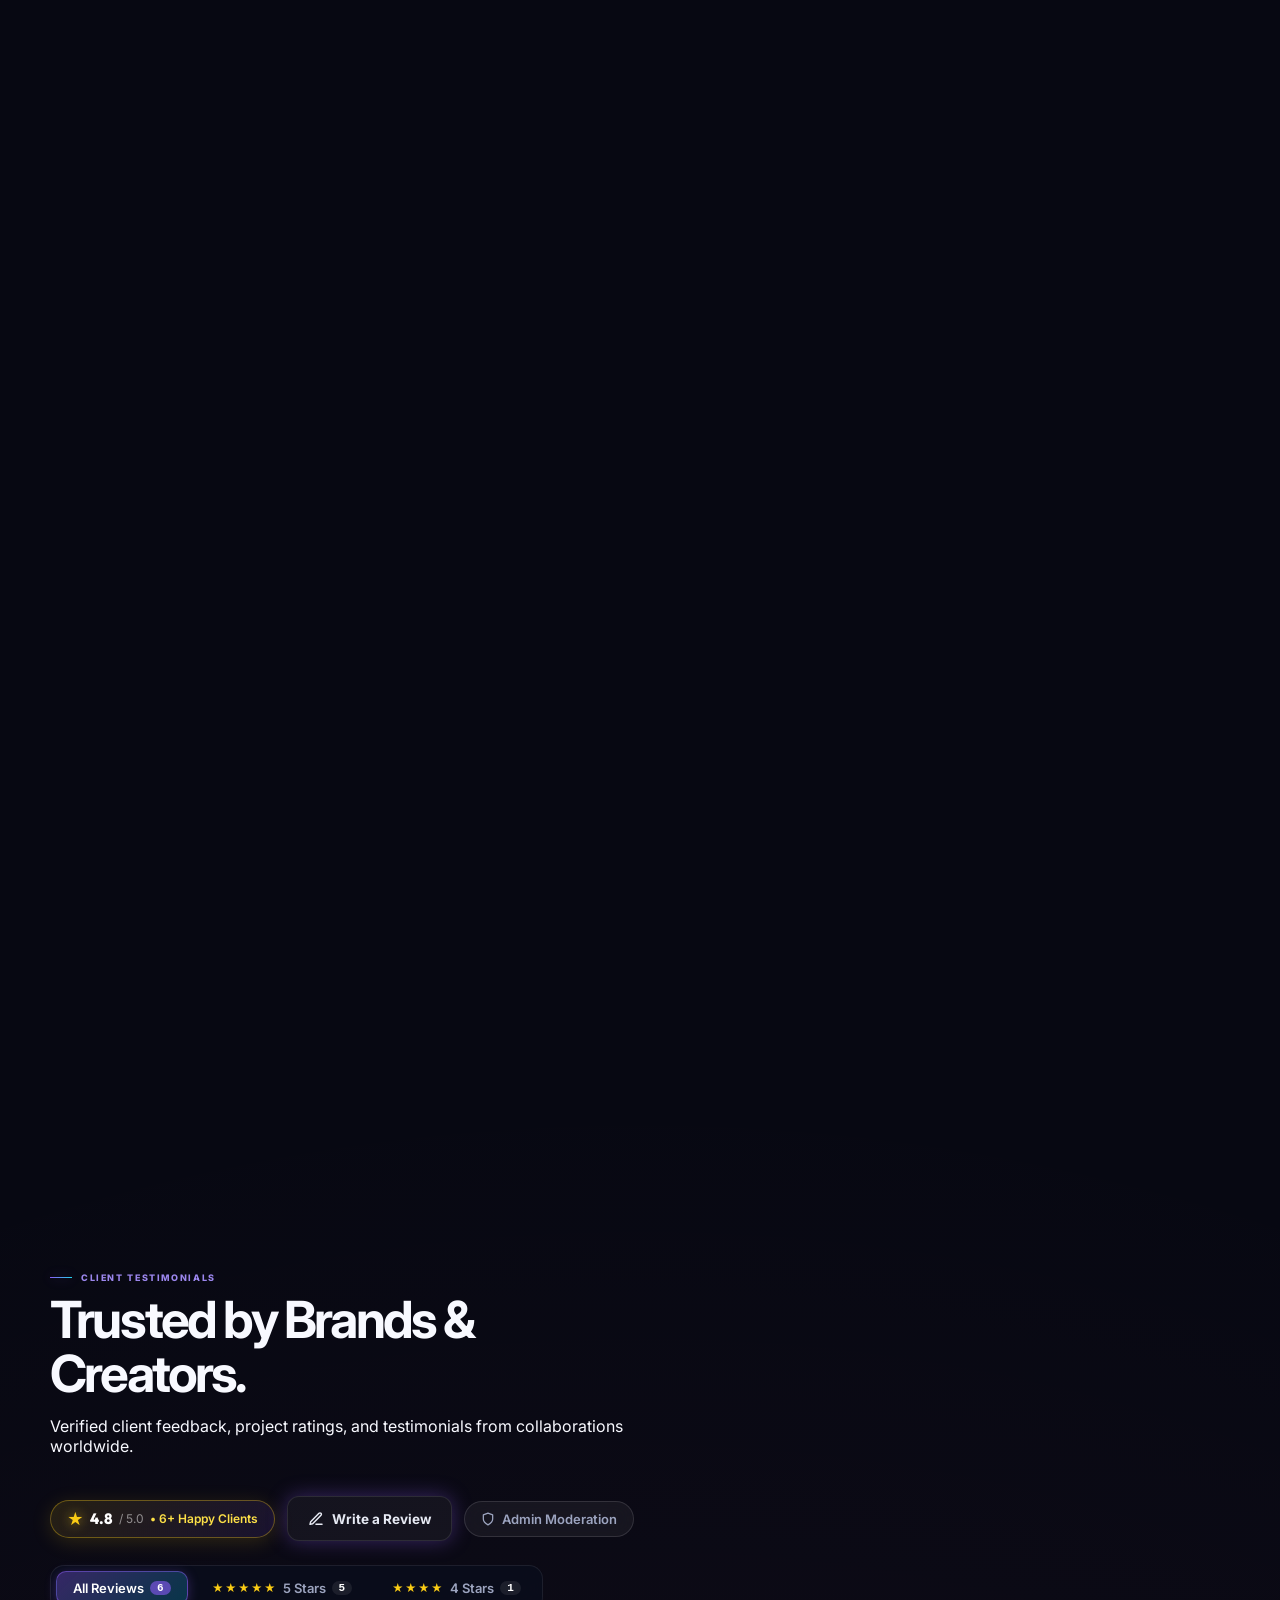
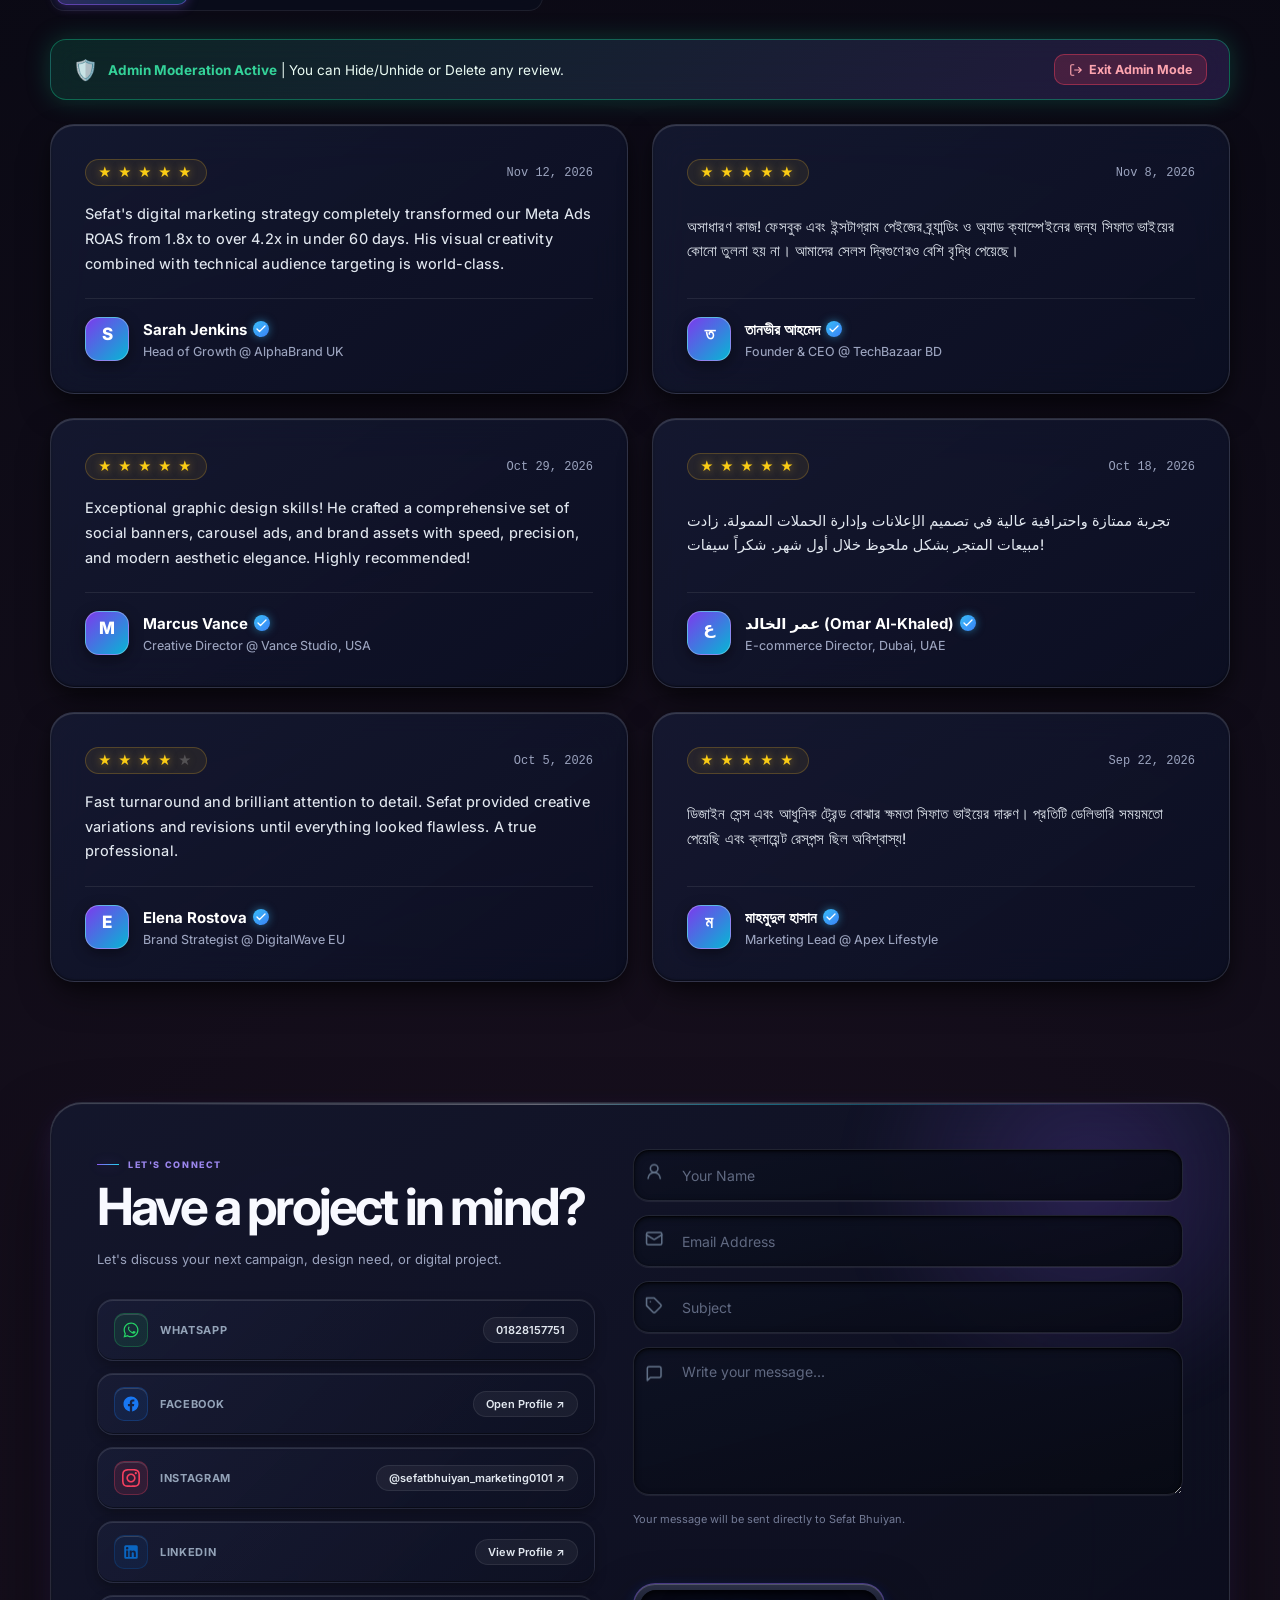
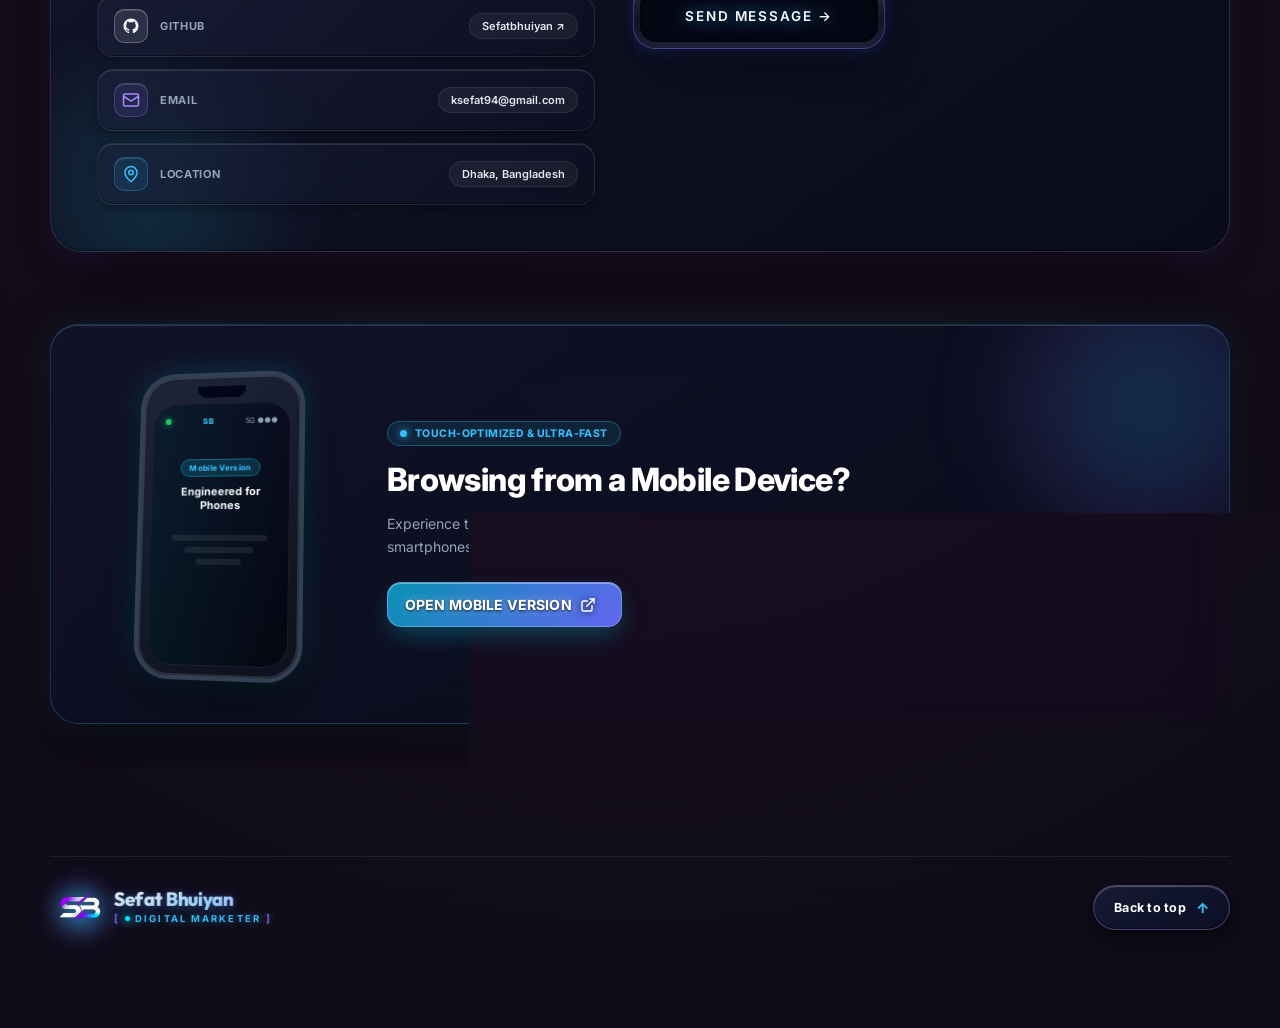
==== commit 336b2472: "feat: add interactive 3D client reviews system with rating modals and admin moderation portal" ====
--- a/index.html
+++ b/index.html
@@ -1724,113 +1724,82 @@
     ========================== -->
 
     <section class="section container" id="testimonials">
-
-      <div class="section-head">
-
-        <div>
-
-          <div class="eyebrow">Client Testimonials</div>
-
-          <h2>People I have worked with.</h2>
-
-        </div>
-
-      </div>
-
-      <div class="testimonials testimonials-grid-3d">
-
-        <article class="testimonial testimonial-3d">
-
-          <div class="testimonial-glow" aria-hidden="true"></div>
-
-          <div class="testimonial-top">
-            <div class="quote-puck-3d" aria-hidden="true">
-              <svg viewBox="0 0 24 24" width="20" height="20" fill="currentColor">
-                <path d="M4.583 17.321C3.553 16.227 3 15 3 13.011c0-3.5 2.457-6.637 6.03-8.188l.893 1.378c-3.335 1.804-3.987 4.145-4.247 5.621.537-.278 1.24-.375 1.929-.311 1.804.167 3.226 1.648 3.226 3.489a3.5 3.5 0 0 1-3.5 3.5c-1.073 0-2.099-.49-2.748-1.179zm10 0C13.553 16.227 13 15 13 13.011c0-3.5 2.457-6.637 6.03-8.188l.893 1.378c-3.335 1.804-3.987 4.145-4.247 5.621.537-.278 1.24-.375 1.929-.311 1.804.167 3.226 1.648 3.226 3.489a3.5 3.5 0 0 1-3.5 3.5c-1.073 0-2.099-.49-2.748-1.179z"/>
-              </svg>
-            </div>
-            <div class="testimonial-rating" aria-label="5 out of 5 stars">
-              <span class="star">★</span>
-              <span class="star">★</span>
-              <span class="star">★</span>
-              <span class="star">★</span>
-              <span class="star">★</span>
-            </div>
-          </div>
-
-          <p>
-            Creative, responsive, and easy to communicate with. The visuals
-            were delivered cleanly and matched the direction very well.
+      <div id="reviews" class="section-anchor" aria-hidden="true"></div>
+
+      <div class="review-system-head">
+        <div class="review-title-block">
+          <div class="eyebrow" id="reviewsEyebrowText">Client Reviews &amp; Ratings</div>
+          <h2 id="reviewsHeadingText">Trusted by Brands &amp; Creators.</h2>
+          <p class="section-subtitle-text" id="reviewsSubtitleText">
+            Verified client feedback, project ratings, and testimonials from collaborations worldwide.
           </p>
-
-          <div class="person">
-            <div class="avatar avatar-3d">
-              <span>A</span>
-              <span class="avatar-ring" aria-hidden="true"></span>
-            </div>
-            <div>
-              <b class="person-name">
-                <span class="person-name-text">Client</span>
-                <span class="verified-badge" aria-label="Verified">
-                  <svg viewBox="0 0 24 24" width="12" height="12" fill="none" stroke="currentColor" stroke-width="2.6" stroke-linecap="round" stroke-linejoin="round"><path d="M20 6 9 17l-5-5"/></svg>
-                </span>
-              </b>
-              <div class="person-role">
-                Business / Brand
-              </div>
-            </div>
-          </div>
-
-          <span class="testimonial-sheen" aria-hidden="true"></span>
-
-        </article>
-
-        <article class="testimonial testimonial-3d">
-
-          <div class="testimonial-glow" aria-hidden="true"></div>
-
-          <div class="testimonial-top">
-            <div class="quote-puck-3d" aria-hidden="true">
-              <svg viewBox="0 0 24 24" width="20" height="20" fill="currentColor">
-                <path d="M4.583 17.321C3.553 16.227 3 15 3 13.011c0-3.5 2.457-6.637 6.03-8.188l.893 1.378c-3.335 1.804-3.987 4.145-4.247 5.621.537-.278 1.24-.375 1.929-.311 1.804.167 3.226 1.648 3.226 3.489a3.5 3.5 0 0 1-3.5 3.5c-1.073 0-2.099-.49-2.748-1.179zm10 0C13.553 16.227 13 15 13 13.011c0-3.5 2.457-6.637 6.03-8.188l.893 1.378c-3.335 1.804-3.987 4.145-4.247 5.621.537-.278 1.24-.375 1.929-.311 1.804.167 3.226 1.648 3.226 3.489a3.5 3.5 0 0 1-3.5 3.5c-1.073 0-2.099-.49-2.748-1.179z"/>
-              </svg>
-            </div>
-            <div class="testimonial-rating" aria-label="5 out of 5 stars">
-              <span class="star">★</span>
-              <span class="star">★</span>
-              <span class="star">★</span>
-              <span class="star">★</span>
-              <span class="star">★</span>
-            </div>
-          </div>
-
-          <p>
-            Strong attention to detail and a very good sense of modern social
-            media presentation. Would work together again.
-          </p>
-
-          <div class="person">
-            <div class="avatar avatar-3d">
-              <span>R</span>
-              <span class="avatar-ring" aria-hidden="true"></span>
-            </div>
-            <div>
-              <b class="person-name">
-                <span class="person-name-text">Creative Partner</span>
-                <span class="verified-badge" aria-label="Verified">
-                  <svg viewBox="0 0 24 24" width="12" height="12" fill="none" stroke="currentColor" stroke-width="2.6" stroke-linecap="round" stroke-linejoin="round"><path d="M20 6 9 17l-5-5"/></svg>
-                </span>
-              </b>
-              <div class="person-role">
-                Creative Collaboration
-              </div>
-            </div>
-          </div>
-
-          <span class="testimonial-sheen" aria-hidden="true"></span>
-
-        </article>
-
+        </div>
+
+        <div class="review-head-actions">
+          <!-- Average Rating Summary Badge -->
+          <div class="review-avg-badge" id="reviewAvgSummaryBadge" aria-label="Rating summary">
+            <span class="avg-star" aria-hidden="true">★</span>
+            <span class="avg-score" id="statAvgRatingScore">4.9</span>
+            <span class="avg-divider">/ 5.0</span>
+            <span class="avg-clients" id="statAvgClientsText">• 24+ Happy Clients</span>
+          </div>
+
+          <!-- Primary CTA: Write a Review -->
+          <button type="button" class="btn btn-primary review-cta-btn" id="openReviewModalBtn">
+            <svg viewBox="0 0 24 24" width="16" height="16" fill="none" stroke="currentColor" stroke-width="2.2" stroke-linecap="round" stroke-linejoin="round" aria-hidden="true">
+              <path d="M12 20h9"></path>
+              <path d="M16.5 3.5a2.121 2.121 0 0 1 3 3L7 19l-4 1 1-4L16.5 3.5z"></path>
+            </svg>
+            <span id="writeReviewBtnText">Write a Review</span>
+          </button>
+
+          <!-- Secret Admin Portal Button -->
+          <button type="button" class="admin-portal-pill-btn" id="openAdminModalBtn" title="Admin Review Moderation">
+            <svg viewBox="0 0 24 24" width="14" height="14" fill="none" stroke="currentColor" stroke-width="2.2" stroke-linecap="round" stroke-linejoin="round" aria-hidden="true">
+              <path d="M12 22s8-4 8-10V5l-8-3-8 3v7c0 6 8 10 8 10z"></path>
+            </svg>
+            <span id="adminPortalBtnText">Admin Moderation</span>
+          </button>
+        </div>
+      </div>
+
+      <!-- Filter / Category Tabs -->
+      <div class="review-filter-shelf">
+        <div class="review-tabs-group" id="reviewFilterTabs" role="tablist">
+          <button type="button" class="review-tab-btn active" data-filter="all">
+            <span class="tab-label">All Reviews</span>
+            <span class="tab-count" id="countAllReviews">6</span>
+          </button>
+          <button type="button" class="review-tab-btn" data-filter="5">
+            <span class="tab-stars" aria-hidden="true">★★★★★</span>
+            <span class="tab-label">5 Stars</span>
+            <span class="tab-count" id="count5StarReviews">5</span>
+          </button>
+          <button type="button" class="review-tab-btn" data-filter="4">
+            <span class="tab-stars" aria-hidden="true">★★★★</span>
+            <span class="tab-label">4 Stars</span>
+            <span class="tab-count" id="count4StarReviews">1</span>
+          </button>
+        </div>
+      </div>
+
+      <!-- Secret Admin Active Banner (Hidden by default, shown when Admin logs in) -->
+      <div class="admin-active-banner" id="adminActiveBanner" hidden>
+        <div class="admin-banner-content">
+          <span class="admin-banner-shield" aria-hidden="true">🛡️</span>
+          <span class="admin-banner-text">
+            <strong>Admin Moderation Active</strong> | You can Hide/Unhide or Delete any review.
+          </span>
+        </div>
+        <button type="button" class="admin-exit-btn" id="exitAdminModeBtn">
+          <svg viewBox="0 0 24 24" width="14" height="14" fill="none" stroke="currentColor" stroke-width="2" aria-hidden="true"><path d="M9 21H5a2 2 0 0 1-2-2V5a2 2 0 0 1 2-2h4M16 17l5-5-5-5M21 12H9"/></svg>
+          Exit Admin Mode
+        </button>
+      </div>
+
+      <!-- Dynamic Review Cards Grid -->
+      <div class="testimonials testimonials-grid-3d" id="reviewsContainer">
+        <!-- Rendered dynamically by js/reviews.js -->
       </div>
 
     </section>
@@ -2521,9 +2490,111 @@
     </div>
   </div>
 
-  <!-- Main JavaScript -->
-
+  <!-- Client Review Submission Modal -->
+  <div class="review-modal-backdrop" id="reviewSubmitModal" role="dialog" aria-modal="true" aria-labelledby="reviewModalTitle">
+    <div class="review-modal-window">
+      <div class="review-modal-header">
+        <div>
+          <span class="modal-badge">CLIENT FEEDBACK</span>
+          <h3 class="modal-title" id="reviewModalTitle">Write a Client Review</h3>
+          <p class="modal-desc">Share your experience collaborating with Sefat Bhuiyan.</p>
+        </div>
+        <button class="modal-close-btn" id="closeReviewModalBtn" aria-label="Close review modal">&times;</button>
+      </div>
+
+      <div class="review-form-alert" id="reviewFormAlert" style="display: none;"></div>
+
+      <form class="review-modal-form" id="clientReviewForm" novalidate>
+        <div class="form-group">
+          <label class="form-label" for="reviewFullName">Full Name <span class="required-star">*</span></label>
+          <input type="text" id="reviewFullName" class="form-input" placeholder="e.g., Sarah Jenkins" maxlength="80" required autocomplete="name">
+        </div>
+
+        <div class="form-group">
+          <label class="form-label" for="reviewRoleCompany">Role / Company / Location <span class="required-star">*</span></label>
+          <input type="text" id="reviewRoleCompany" class="form-input" placeholder="e.g., Marketing Director @ TechFlow" maxlength="100" required autocomplete="organization">
+        </div>
+
+        <div class="form-group rating-form-group">
+          <div class="label-with-counter">
+            <span class="form-label">Star Rating <span class="required-star">*</span></span>
+            <span class="rating-feedback-text" id="ratingFeedbackText">Exceptional Work! ★★★★★</span>
+          </div>
+          <div class="interactive-star-rating" id="interactiveStarRating" role="radiogroup" aria-label="Rate from 1 to 5 stars">
+            <button type="button" class="star-rating-btn active" data-rating="1" aria-label="1 star">★</button>
+            <button type="button" class="star-rating-btn active" data-rating="2" aria-label="2 stars">★</button>
+            <button type="button" class="star-rating-btn active" data-rating="3" aria-label="3 stars">★</button>
+            <button type="button" class="star-rating-btn active" data-rating="4" aria-label="4 stars">★</button>
+            <button type="button" class="star-rating-btn active" data-rating="5" aria-label="5 stars">★</button>
+          </div>
+          <input type="hidden" id="selectedRatingInput" value="5">
+        </div>
+
+        <div class="form-group">
+          <div class="label-with-counter">
+            <label class="form-label" for="reviewContentText">Your Review &amp; Feedback <span class="required-star">*</span></label>
+            <span class="char-counter"><span id="charCountVal">0</span> / 600</span>
+          </div>
+          <textarea id="reviewContentText" class="form-textarea" placeholder="Describe your experience, campaign results, design quality, or collaboration..." minlength="15" maxlength="600" required></textarea>
+          <span class="textarea-helper">Minimum 15 characters, maximum 600 characters. Supports English, Bengali, Arabic, etc.</span>
+        </div>
+
+        <div class="form-submit-row">
+          <button type="submit" class="cta-primary-glow submit-review-btn" id="submitReviewBtn">
+            <span id="submitBtnSpinner" class="btn-spinner" style="display: none;"></span>
+            <span>Submit Review</span>
+          </button>
+        </div>
+      </form>
+    </div>
+  </div>
+
+  <!-- Secret Admin Moderation Modal -->
+  <div class="review-modal-backdrop" id="adminLoginModal" role="dialog" aria-modal="true" aria-labelledby="adminModalTitle">
+    <div class="review-modal-window admin-modal-window">
+      <div class="review-modal-header">
+        <div>
+          <span class="modal-badge admin-badge">🛡️ ADMIN PORTAL</span>
+          <h3 class="modal-title" id="adminModalTitle">Admin Moderation</h3>
+          <p class="modal-desc">Enter the administrator security password to manage client reviews.</p>
+        </div>
+        <button class="modal-close-btn" id="closeAdminLoginBtn" aria-label="Close admin modal">&times;</button>
+      </div>
+
+      <div class="admin-login-alert" id="adminLoginAlert" style="display: none;"></div>
+
+      <form class="admin-password-form" id="adminLoginForm" novalidate>
+        <div class="form-group">
+          <label class="form-label" for="adminSecurityPassword">Security Password <span class="required-star">*</span></label>
+          <div class="password-input-wrap">
+            <input type="password" id="adminSecurityPassword" class="form-input" placeholder="Enter admin security password" required autocomplete="current-password">
+            <button type="button" class="password-toggle-btn" id="toggleAdminPassVisibility" aria-label="Toggle password visibility">
+              <svg viewBox="0 0 24 24" width="18" height="18" fill="none" stroke="currentColor" stroke-width="2" stroke-linecap="round" stroke-linejoin="round">
+                <path d="M1 12s4-8 11-8 11 8 11 8-4 8-11 8-11-8-11-8z"></path>
+                <circle cx="12" cy="12" r="3"></circle>
+              </svg>
+            </button>
+          </div>
+        </div>
+
+        <div class="form-submit-row">
+          <button type="submit" class="cta-primary-glow admin-unlock-btn" id="unlockAdminBtn">
+            <span>🛡️ Unlock Moderation Controls</span>
+          </button>
+        </div>
+      </form>
+    </div>
+  </div>
+
+  <!-- Floating Review Toast Notification -->
+  <div class="review-toast" id="reviewToast" role="status" aria-live="polite">
+    <span class="toast-icon">🎉</span>
+    <span id="reviewToastMsg">Thank you! Your review has been published.</span>
+  </div>
+
+  <!-- Main JavaScript & Review System -->
   <script src="js/script.js" defer></script>
+  <script src="js/reviews.js" defer></script>
 
 </body>
 
--- a/css/style.css
+++ b/css/style.css
@@ -4859,27 +4859,24 @@
 }
 
 /* =========================================================
-   DYNAMIC CLIENT REVIEW & RATING MANAGEMENT SYSTEM
-   - Interactive 5-Star Rating Component
-   - Glassmorphic Client Review Form
-   - Dynamic Approved Review Display & Empty State
-   - Secure Admin Review Moderation Dashboard Modal
+   3D CLIENT REVIEWS & RATINGS SYSTEM
+   - Futuristic Dark Glassmorphism matching site's dark theme
+   - 3D Hover Tilt Review Cards with Ambient Glow & Gold Stars
+   - Interactive Client Submission Modal & Live Validation
+   - Secret Password-Protected Admin Moderation Controls
    ========================================================= */
 
 .review-system-head {
   display: flex;
   align-items: flex-end;
   justify-content: space-between;
-  gap: 20px;
+  gap: 24px;
   flex-wrap: wrap;
-}
-
-.section-subtitle-text {
-  margin-top: 8px;
-  color: var(--muted);
-  font-size: 15px;
-  line-height: 1.6;
-  max-width: 600px;
+  margin-bottom: 24px;
+}
+
+.review-title-block {
+  max-width: 620px;
 }
 
 .review-head-actions {
@@ -4889,11 +4886,70 @@
   flex-wrap: wrap;
 }
 
+/* Average Rating Summary Badge */
+.review-avg-badge {
+  display: inline-flex;
+  align-items: center;
+  gap: 6px;
+  padding: 8px 16px;
+  border-radius: 999px;
+  background: linear-gradient(135deg, rgba(250, 204, 21, 0.12) 0%, rgba(139, 92, 246, 0.12) 100%);
+  border: 1px solid rgba(250, 204, 21, 0.35);
+  box-shadow: 0 4px 20px rgba(250, 204, 21, 0.15);
+  backdrop-filter: blur(12px);
+  -webkit-backdrop-filter: blur(12px);
+}
+
+.review-avg-badge .avg-star {
+  color: #facc15;
+  font-size: 16px;
+  filter: drop-shadow(0 0 6px rgba(250, 204, 21, 0.6));
+}
+
+.review-avg-badge .avg-score {
+  font-family: Outfit, Inter, sans-serif;
+  font-size: 15px;
+  font-weight: 800;
+  color: #ffffff;
+  letter-spacing: -0.01em;
+}
+
+.review-avg-badge .avg-divider {
+  font-size: 12px;
+  color: rgba(255, 255, 255, 0.5);
+}
+
+.review-avg-badge .avg-clients {
+  font-size: 12px;
+  font-weight: 600;
+  color: #fde047;
+}
+
+/* Primary CTA: Write a Review */
+.review-cta-btn {
+  display: inline-flex;
+  align-items: center;
+  gap: 8px;
+  padding: 10px 20px;
+  border-radius: 12px;
+  font-size: 13.5px;
+  font-weight: 700;
+  cursor: pointer;
+  box-shadow: 0 0 20px rgba(139, 92, 246, 0.35);
+  transition: all 0.25s ease;
+}
+
+.review-cta-btn:hover {
+  transform: translateY(-2px);
+  box-shadow: 0 6px 25px rgba(139, 92, 246, 0.55);
+}
+
+/* Secret Admin Portal Button */
 .admin-portal-pill-btn {
   display: inline-flex;
   align-items: center;
   gap: 7px;
-  padding: 8px 16px;
+  padding: 9px 16px;
   border-radius: 999px;
   background: rgba(255, 255, 255, 0.05);
   border: 1px solid rgba(255, 255, 255, 0.12);
@@ -4913,514 +4969,401 @@
   transform: translateY(-1px);
 }
 
-/* Review Statistics Bar */
-.review-stats-bar {
+.admin-portal-pill-btn.admin-unlocked {
+  background: rgba(16, 185, 129, 0.18);
+  border-color: rgba(16, 185, 129, 0.5);
+  color: #34d399;
+  box-shadow: 0 0 16px rgba(16, 185, 129, 0.3);
+}
+
+/* Filter / Category Tabs Shelf */
+.review-filter-shelf {
   display: flex;
   align-items: center;
-  justify-content: space-around;
-  margin: 32px 0 28px;
-  padding: 18px 24px;
-  border-radius: 20px;
-  background: linear-gradient(135deg, rgba(255, 255, 255, 0.04) 0%, rgba(255, 255, 255, 0.015) 100%);
+  justify-content: space-between;
+  margin: 18px 0 28px;
+  flex-wrap: wrap;
+  gap: 12px;
+}
+
+.review-tabs-group {
+  display: flex;
+  align-items: center;
+  gap: 8px;
+  padding: 5px;
+  border-radius: 14px;
+  background: rgba(10, 14, 30, 0.65);
   border: 1px solid rgba(255, 255, 255, 0.08);
-  box-shadow: 0 12px 30px rgba(0, 0, 0, 0.35);
-  backdrop-filter: blur(16px);
-}
-
-.stat-pill-item {
+  backdrop-filter: blur(12px);
+}
+
+.review-tab-btn {
+  display: inline-flex;
+  align-items: center;
+  gap: 6px;
+  padding: 8px 16px;
+  border-radius: 10px;
+  border: none;
+  background: transparent;
+  color: var(--muted);
+  font-size: 13px;
+  font-weight: 600;
+  cursor: pointer;
+  transition: all 0.2s ease;
+}
+
+.review-tab-btn .tab-stars {
+  color: #facc15;
+  font-size: 11px;
+  letter-spacing: 1px;
+}
+
+.review-tab-btn .tab-count {
+  display: inline-block;
+  padding: 1px 7px;
+  border-radius: 999px;
+  background: rgba(255, 255, 255, 0.08);
+  color: #fff;
+  font-size: 11px;
+  font-weight: 700;
+  font-family: monospace;
+}
+
+.review-tab-btn:hover {
+  color: #fff;
+  background: rgba(255, 255, 255, 0.05);
+}
+
+.review-tab-btn.active {
+  background: linear-gradient(135deg, rgba(139, 92, 246, 0.35) 0%, rgba(6, 182, 212, 0.25) 100%);
+  border: 1px solid rgba(139, 92, 246, 0.5);
+  color: #ffffff;
+  box-shadow: 0 2px 12px rgba(139, 92, 246, 0.3);
+}
+
+.review-tab-btn.active .tab-count {
+  background: rgba(139, 92, 246, 0.6);
+  color: #fff;
+}
+
+/* Secret Admin Active Banner */
+.admin-active-banner {
   display: flex;
   align-items: center;
-  gap: 12px;
-}
-
-.stat-pill-icon {
-  font-size: 24px;
-  filter: drop-shadow(0 2px 8px rgba(250, 204, 21, 0.4));
-}
-
-.stat-pill-data {
+  justify-content: space-between;
+  gap: 16px;
+  margin-bottom: 24px;
+  padding: 14px 22px;
+  border-radius: 16px;
+  background: linear-gradient(135deg, rgba(16, 185, 129, 0.16) 0%, rgba(139, 92, 246, 0.18) 100%);
+  border: 1px solid rgba(16, 185, 129, 0.45);
+  box-shadow: 0 0 24px rgba(16, 185, 129, 0.25);
+  backdrop-filter: blur(14px);
+  animation: bannerFadeIn 0.3s ease-out;
+}
+
+@keyframes bannerFadeIn {
+  from { opacity: 0; transform: translateY(-8px); }
+  to { opacity: 1; transform: translateY(0); }
+}
+
+.admin-banner-content {
+  display: flex;
+  align-items: center;
+  gap: 10px;
+}
+
+.admin-banner-shield {
+  font-size: 20px;
+  animation: shieldPulse 2s infinite ease-in-out;
+}
+
+@keyframes shieldPulse {
+  0%, 100% { transform: scale(1); filter: drop-shadow(0 0 4px rgba(16, 185, 129, 0.4)); }
+  50% { transform: scale(1.1); filter: drop-shadow(0 0 10px rgba(16, 185, 129, 0.8)); }
+}
+
+.admin-banner-text {
+  font-size: 13.5px;
+  color: #ecfdf5;
+}
+
+.admin-banner-text strong {
+  color: #34d399;
+}
+
+.admin-exit-btn {
+  display: inline-flex;
+  align-items: center;
+  gap: 6px;
+  padding: 7px 14px;
+  border-radius: 10px;
+  background: rgba(244, 63, 94, 0.18);
+  border: 1px solid rgba(244, 63, 94, 0.45);
+  color: #fda4af;
+  font-size: 12.5px;
+  font-weight: 700;
+  cursor: pointer;
+  transition: all 0.2s ease;
+}
+
+.admin-exit-btn:hover {
+  background: #f43f5e;
+  color: #fff;
+  box-shadow: 0 0 14px rgba(244, 63, 94, 0.4);
+}
+
+/* 3D Review Cards Styling */
+.review-card-3d {
+  position: relative;
   display: flex;
   flex-direction: column;
-}
-
-.stat-pill-val {
-  font-family: Outfit, Inter, sans-serif;
-  font-size: 24px;
-  font-weight: 800;
-  color: #fff;
-  line-height: 1.1;
-  letter-spacing: -0.02em;
-}
-
-.stat-pill-label {
+  justify-content: space-between;
+  padding: 28px;
+  border-radius: 24px;
+  background: linear-gradient(150deg, rgba(20, 26, 52, 0.65) 0%, rgba(9, 13, 28, 0.82) 100%);
+  border: 1px solid rgba(255, 255, 255, 0.08);
+  box-shadow: 0 16px 40px -10px rgba(0, 0, 0, 0.5), inset 0 1px 1px rgba(255, 255, 255, 0.12);
+  backdrop-filter: blur(20px);
+  -webkit-backdrop-filter: blur(20px);
+  transition: transform 0.25s ease-out, box-shadow 0.25s ease-out, border-color 0.25s ease;
+  transform-style: preserve-3d;
+}
+
+.review-card-3d:hover {
+  border-color: rgba(139, 92, 246, 0.4);
+  box-shadow: 0 24px 50px -10px rgba(0, 0, 0, 0.7), 0 0 30px rgba(139, 92, 246, 0.22);
+}
+
+.review-card-3d .testimonial-top {
+  display: flex;
+  align-items: center;
+  justify-content: space-between;
+  margin-bottom: 16px;
+}
+
+.review-card-3d .testimonial-rating {
+  font-size: 17px;
+  letter-spacing: 2px;
+}
+
+.review-card-3d .review-date-badge {
   font-size: 12px;
   color: var(--muted);
-  letter-spacing: 0.04em;
-  text-transform: uppercase;
-}
-
-.stat-pill-divider {
-  width: 1px;
-  height: 38px;
-  background: rgba(255, 255, 255, 0.1);
-}
-
-@media (max-width: 640px) {
-  .review-stats-bar {
-    flex-direction: column;
-    gap: 16px;
-    align-items: flex-start;
-  }
-  .stat-pill-divider {
-    display: none;
-  }
-}
-
-/* Client Review Submission Form Card */
-.review-form-card {
-  margin-bottom: 36px;
-  padding: 36px;
+  font-family: monospace;
+}
+
+.review-card-3d .review-text-content {
+  font-size: 14.5px;
+  line-height: 1.7;
+  color: #e2e8f0;
+  margin-bottom: 22px;
+  white-space: pre-wrap;
+  word-break: break-word;
+}
+
+/* Person Metadata with Initial Avatars */
+.review-card-3d .person {
+  display: flex;
+  align-items: center;
+  gap: 14px;
+}
+
+.review-card-3d .avatar {
+  width: 44px;
+  height: 44px;
+  border-radius: 14px;
+  display: grid;
+  place-items: center;
+  font-weight: 800;
+  font-size: 17px;
+  color: #fff;
+  flex-shrink: 0;
+  position: relative;
+  box-shadow: 0 4px 14px rgba(0, 0, 0, 0.4);
+}
+
+.avatar-grad-1 { background: linear-gradient(135deg, #8b5cf6, #3b82f6); }
+.avatar-grad-2 { background: linear-gradient(135deg, #06b6d4, #10b981); }
+.avatar-grad-3 { background: linear-gradient(135deg, #ec4899, #8b5cf6); }
+.avatar-grad-4 { background: linear-gradient(135deg, #f59e0b, #ef4444); }
+.avatar-grad-5 { background: linear-gradient(135deg, #14b8a6, #3b82f6); }
+.avatar-grad-6 { background: linear-gradient(135deg, #6366f1, #d946ef); }
+
+.review-card-3d .person-meta {
+  display: flex;
+  flex-direction: column;
+}
+
+.review-card-3d .person-name {
+  display: inline-flex;
+  align-items: center;
+  gap: 6px;
+  font-size: 15px;
+  color: #fff;
+  font-weight: 700;
+}
+
+.review-card-3d .person-role {
+  font-size: 12.5px;
+  color: var(--muted);
+  margin-top: 2px;
+}
+
+/* Admin Card Controls (Hide / Unhide & Delete) */
+.admin-card-controls {
+  display: flex;
+  align-items: center;
+  gap: 8px;
+  margin-top: 18px;
+  padding-top: 14px;
+  border-top: 1px solid rgba(255, 255, 255, 0.08);
+}
+
+.card-admin-btn {
+  display: inline-flex;
+  align-items: center;
+  gap: 5px;
+  padding: 6px 12px;
+  border-radius: 8px;
+  font-size: 12px;
+  font-weight: 700;
+  cursor: pointer;
+  border: 1px solid rgba(255, 255, 255, 0.12);
+  background: rgba(255, 255, 255, 0.06);
+  color: #e2e8f0;
+  transition: all 0.2s ease;
+}
+
+.card-admin-btn:hover {
+  background: rgba(255, 255, 255, 0.15);
+  color: #fff;
+}
+
+.card-admin-btn.btn-toggle-hide.active {
+  background: rgba(245, 158, 11, 0.2);
+  border-color: rgba(245, 158, 11, 0.5);
+  color: #fde047;
+}
+
+.card-admin-btn.btn-delete:hover {
+  background: #f43f5e;
+  border-color: #f43f5e;
+  color: #fff;
+  box-shadow: 0 0 12px rgba(244, 63, 94, 0.4);
+}
+
+/* Hidden Review Styling (Visible Only in Admin Mode) */
+.review-card-3d.review-card-hidden {
+  opacity: 0.72;
+  border: 1px dashed rgba(245, 158, 11, 0.45);
+  background: linear-gradient(150deg, rgba(28, 20, 15, 0.65) 0%, rgba(18, 12, 10, 0.85) 100%);
+}
+
+.hidden-pill-badge {
+  display: inline-flex;
+  align-items: center;
+  gap: 4px;
+  padding: 4px 10px;
+  border-radius: 999px;
+  background: rgba(245, 158, 11, 0.18);
+  border: 1px solid rgba(245, 158, 11, 0.45);
+  color: #fde047;
+  font-size: 11px;
+  font-weight: 700;
+  margin-right: auto;
+}
+
+/* =========================================================
+   POPUP MODALS (Submission & Admin Password)
+   ========================================================= */
+.review-modal-backdrop {
+  position: fixed;
+  inset: 0;
+  z-index: 100000;
+  background: rgba(3, 6, 18, 0.82);
+  backdrop-filter: blur(24px);
+  -webkit-backdrop-filter: blur(24px);
+  display: grid;
+  place-items: center;
+  padding: 20px;
+  opacity: 0;
+  visibility: hidden;
+  transition: opacity 0.28s ease, visibility 0.28s ease;
+}
+
+.review-modal-backdrop.active {
+  opacity: 1;
+  visibility: visible;
+}
+
+.review-modal-window {
+  width: min(92vw, 560px);
+  max-height: 90vh;
+  overflow-y: auto;
   border-radius: 28px;
-  background: linear-gradient(145deg, rgba(22, 28, 54, 0.88) 0%, rgba(11, 15, 34, 0.94) 100%);
-  border: 1px solid rgba(139, 92, 246, 0.3);
-  box-shadow:
-    0 24px 60px -12px rgba(0, 0, 0, 0.75),
-    0 0 35px rgba(139, 92, 246, 0.15),
-    inset 0 1px 1px rgba(255, 255, 255, 0.2);
-  backdrop-filter: blur(28px) saturate(150%);
-  animation: formSlideDown 0.35s cubic-bezier(0.16, 1, 0.3, 1) forwards;
-}
-
-@keyframes formSlideDown {
-  from { opacity: 0; transform: translateY(-16px); }
-  to { opacity: 1; transform: translateY(0); }
-}
-
-.review-form-header {
+  background: linear-gradient(145deg, rgba(22, 28, 56, 0.94) 0%, rgba(9, 13, 28, 0.98) 100%);
+  border: 1px solid rgba(139, 92, 246, 0.35);
+  box-shadow: 0 35px 90px -15px rgba(0, 0, 0, 0.85), 0 0 50px rgba(139, 92, 246, 0.22);
+  padding: 32px;
+  transform: scale(0.92) translateY(16px);
+  transition: transform 0.3s cubic-bezier(0.34, 1.56, 0.64, 1);
+}
+
+.review-modal-backdrop.active .review-modal-window {
+  transform: scale(1) translateY(0);
+}
+
+.admin-modal-window {
+  width: min(92vw, 440px);
+}
+
+.review-modal-header {
   display: flex;
   align-items: flex-start;
   justify-content: space-between;
-  margin-bottom: 24px;
+  gap: 16px;
+  padding-bottom: 20px;
   border-bottom: 1px solid rgba(255, 255, 255, 0.08);
-  padding-bottom: 18px;
-}
-
-.form-title {
+  margin-bottom: 22px;
+}
+
+.modal-badge {
+  display: inline-block;
+  padding: 3px 8px;
+  border-radius: 6px;
+  background: rgba(139, 92, 246, 0.2);
+  border: 1px solid rgba(139, 92, 246, 0.4);
+  color: #c4b5fd;
+  font-size: 11px;
+  font-weight: 700;
+  letter-spacing: 0.05em;
+  margin-bottom: 6px;
+}
+
+.modal-badge.admin-badge {
+  background: rgba(245, 158, 11, 0.18);
+  border-color: rgba(245, 158, 11, 0.45);
+  color: #fde047;
+}
+
+.modal-title {
   margin: 0;
-  font-size: 22px;
-  font-weight: 700;
-  color: #fff;
+  font-size: 21px;
+  font-weight: 800;
+  color: #ffffff;
   letter-spacing: -0.02em;
 }
 
-.form-desc {
+.modal-desc {
   margin: 4px 0 0;
+  font-size: 13.5px;
   color: var(--muted);
-  font-size: 14px;
-}
-
-.form-close-btn {
+  line-height: 1.5;
+}
+
+.modal-close-btn {
   background: rgba(255, 255, 255, 0.06);
-  border: 1px solid rgba(255, 255, 255, 0.12);
-  color: var(--muted);
-  width: 32px;
-  height: 32px;
-  border-radius: 50%;
-  display: grid;
-  place-items: center;
-  cursor: pointer;
-  font-size: 14px;
-  transition: all 0.2s ease;
-}
-
-.form-close-btn:hover {
-  background: rgba(255, 255, 255, 0.15);
-  color: #fff;
-  transform: rotate(90deg);
-}
-
-.client-review-form {
-  display: flex;
-  flex-direction: column;
-  gap: 20px;
-}
-
-.form-grid-row {
-  display: grid;
-  grid-template-columns: repeat(3, 1fr);
-  gap: 18px;
-}
-
-@media (max-width: 820px) {
-  .form-grid-row {
-    grid-template-columns: 1fr;
-    gap: 14px;
-  }
-}
-
-.form-group {
-  display: flex;
-  flex-direction: column;
-  gap: 8px;
-}
-
-.form-label {
-  font-size: 13px;
-  font-weight: 600;
-  color: #f1f5f9;
-  letter-spacing: 0.02em;
-}
-
-.required-star {
-  color: #f43f5e;
-}
-
-.private-tag {
-  color: var(--muted);
-  font-weight: 400;
-  font-size: 11px;
-}
-
-.form-input,
-.form-textarea {
-  width: 100%;
-  padding: 13px 16px;
-  border-radius: 14px;
-  background: rgba(10, 13, 28, 0.65);
-  border: 1px solid rgba(255, 255, 255, 0.12);
-  color: #fff;
-  font-size: 14px;
-  font-family: inherit;
-  transition: all 0.25s ease;
-  box-shadow: inset 0 2px 4px rgba(0, 0, 0, 0.4);
-}
-
-.form-input:focus,
-.form-textarea:focus {
-  outline: none;
-  border-color: var(--purple);
-  background: rgba(15, 20, 42, 0.85);
-  box-shadow: 0 0 16px rgba(139, 92, 246, 0.3), inset 0 2px 4px rgba(0, 0, 0, 0.3);
-}
-
-.form-textarea {
-  resize: vertical;
-  min-height: 110px;
-  line-height: 1.6;
-}
-
-.label-with-counter {
-  display: flex;
-  justify-content: space-between;
-  align-items: center;
-}
-
-.char-counter {
-  font-size: 12px;
-  color: var(--muted);
-  font-family: monospace;
-}
-
-.textarea-helper {
-  font-size: 11px;
-  color: var(--muted);
-  margin-top: 2px;
-}
-
-/* Interactive 5-Star Rating Component */
-.rating-form-group {
-  background: rgba(255, 255, 255, 0.025);
-  padding: 16px 20px;
-  border-radius: 18px;
-  border: 1px dashed rgba(255, 255, 255, 0.14);
-}
-
-.interactive-star-rating {
-  display: flex;
-  align-items: center;
-  gap: 8px;
-  margin-top: 6px;
-  flex-wrap: wrap;
-}
-
-.star-rating-btn {
-  background: transparent;
-  border: none;
-  color: rgba(255, 255, 255, 0.22);
-  font-size: 32px;
-  cursor: pointer;
-  padding: 0 2px;
-  line-height: 1;
-  transition: all 0.18s cubic-bezier(0.34, 1.56, 0.64, 1);
-  outline: none;
-}
-
-.star-rating-btn:hover,
-.star-rating-btn.hover-active {
-  color: #fde047;
-  transform: scale(1.22);
-  filter: drop-shadow(0 0 10px rgba(250, 204, 21, 0.7));
-}
-
-.star-rating-btn.active {
-  color: #facc15;
-  filter: drop-shadow(0 0 8px rgba(250, 204, 21, 0.6));
-}
-
-.rating-feedback-text {
-  margin-left: 12px;
-  font-size: 13px;
-  font-weight: 600;
-  color: #fde047;
-  letter-spacing: 0.02em;
-}
-
-/* Privacy Consent Checkbox */
-.consent-checkbox-label {
-  display: flex;
-  align-items: flex-start;
-  gap: 12px;
-  cursor: pointer;
-  user-select: none;
-}
-
-.consent-checkbox-label input[type="checkbox"] {
-  position: absolute;
-  opacity: 0;
-  width: 0;
-  height: 0;
-}
-
-.custom-checkbox-box {
-  width: 20px;
-  height: 20px;
-  border-radius: 6px;
-  border: 1.5px solid rgba(255, 255, 255, 0.25);
-  background: rgba(10, 13, 28, 0.6);
-  flex-shrink: 0;
-  margin-top: 2px;
-  display: grid;
-  place-items: center;
-  transition: all 0.2s ease;
-}
-
-.consent-checkbox-label input[type="checkbox"]:checked + .custom-checkbox-box {
-  background: var(--purple);
-  border-color: var(--violet);
-  box-shadow: 0 0 12px rgba(139, 92, 246, 0.5);
-}
-
-.consent-checkbox-label input[type="checkbox"]:checked + .custom-checkbox-box::after {
-  content: "✓";
-  font-size: 12px;
-  font-weight: 800;
-  color: #fff;
-}
-
-.consent-text {
-  font-size: 13px;
-  line-height: 1.5;
-  color: var(--muted);
-}
-
-/* Alert Notification Banners */
-.review-form-alert {
-  padding: 14px 18px;
-  border-radius: 14px;
-  font-size: 14px;
-  line-height: 1.5;
-  display: flex;
-  align-items: center;
-  gap: 10px;
-}
-
-.review-form-alert.alert-success {
-  background: rgba(16, 185, 129, 0.15);
-  border: 1px solid rgba(16, 185, 129, 0.4);
-  color: #34d399;
-}
-
-.review-form-alert.alert-error {
-  background: rgba(244, 63, 94, 0.15);
-  border: 1px solid rgba(244, 63, 94, 0.4);
-  color: #fb7185;
-}
-
-.form-submit-row {
-  display: flex;
-  align-items: center;
-  justify-content: space-between;
-  gap: 18px;
-  flex-wrap: wrap;
-  margin-top: 8px;
-}
-
-.submission-note {
-  font-size: 12px;
-  color: var(--muted);
-}
-
-.btn-spinner {
-  width: 14px;
-  height: 14px;
-  border: 2px solid rgba(255, 255, 255, 0.3);
-  border-top-color: #fff;
-  border-radius: 50%;
-  animation: spin 0.8s linear infinite;
-  display: inline-block;
-  margin-right: 8px;
-}
-
-@keyframes spin {
-  to { transform: rotate(360deg); }
-}
-
-/* Empty State Card */
-.reviews-empty-state {
-  grid-column: 1 / -1;
-  text-align: center;
-  padding: 56px 28px;
-  border-radius: 24px;
-  background: linear-gradient(145deg, rgba(22, 28, 54, 0.45) 0%, rgba(11, 15, 34, 0.55) 100%);
-  border: 1px dashed rgba(255, 255, 255, 0.12);
-  display: flex;
-  flex-direction: column;
-  align-items: center;
-  justify-content: center;
-}
-
-.empty-state-puck {
-  width: 64px;
-  height: 64px;
-  border-radius: 20px;
-  background: rgba(139, 92, 246, 0.12);
-  border: 1px solid rgba(139, 92, 246, 0.3);
-  display: grid;
-  place-items: center;
-  font-size: 28px;
-  margin-bottom: 18px;
-  box-shadow: 0 0 24px rgba(139, 92, 246, 0.2);
-}
-
-.empty-state-title {
-  font-size: 20px;
-  font-weight: 700;
-  color: #fff;
-  margin: 0 0 8px;
-}
-
-.empty-state-desc {
-  font-size: 14px;
-  color: var(--muted);
-  max-width: 440px;
-  margin: 0 0 22px;
-  line-height: 1.6;
-}
-
-/* Dynamic Review Date & Meta */
-.review-date-badge {
-  font-size: 11px;
-  color: var(--muted);
-  margin-top: 3px;
-  font-family: monospace;
-}
-
-/* Loading Skeletons */
-.reviews-loading-skeleton {
-  grid-column: 1 / -1;
-  display: grid;
-  grid-template-columns: repeat(2, 1fr);
-  gap: 24px;
-}
-
-.skeleton-card {
-  height: 220px;
-  border-radius: 24px;
-  background: linear-gradient(90deg, rgba(255, 255, 255, 0.03) 25%, rgba(255, 255, 255, 0.08) 50%, rgba(255, 255, 255, 0.03) 75%);
-  background-size: 200% 100%;
-  animation: skeletonShimmer 1.8s infinite;
-}
-
-@keyframes skeletonShimmer {
-  0% { background-position: 200% 0; }
-  100% { background-position: -200% 0; }
-}
-
-/* =========================================================
-   ADMIN REVIEW MODERATION PORTAL (MODAL)
-   ========================================================= */
-.review-admin-modal-overlay {
-  position: fixed;
-  inset: 0;
-  z-index: 99999;
-  background: rgba(4, 6, 15, 0.82);
-  backdrop-filter: blur(20px);
-  -webkit-backdrop-filter: blur(20px);
-  display: grid;
-  place-items: center;
-  padding: 24px;
-  opacity: 0;
-  visibility: hidden;
-  transition: all 0.3s cubic-bezier(0.16, 1, 0.3, 1);
-}
-
-.review-admin-modal-overlay.active {
-  opacity: 1;
-  visibility: visible;
-}
-
-.review-admin-modal-window {
-  width: min(92vw, 980px);
-  max-height: 90vh;
-  overflow-y: auto;
-  border-radius: 28px;
-  background: linear-gradient(150deg, rgba(20, 25, 48, 0.95) 0%, rgba(8, 11, 24, 0.98) 100%);
-  border: 1px solid rgba(255, 255, 255, 0.15);
-  box-shadow: 0 35px 90px -15px rgba(0, 0, 0, 0.85), 0 0 50px rgba(139, 92, 246, 0.2);
-  padding: 32px;
-  transform: scale(0.95);
-  transition: transform 0.3s cubic-bezier(0.34, 1.56, 0.64, 1);
-}
-
-.review-admin-modal-overlay.active .review-admin-modal-window {
-  transform: scale(1);
-}
-
-.admin-modal-header {
-  display: flex;
-  align-items: center;
-  justify-content: space-between;
-  padding-bottom: 20px;
-  border-bottom: 1px solid rgba(255, 255, 255, 0.1);
-  margin-bottom: 24px;
-}
-
-.admin-brand-lockup {
-  display: flex;
-  align-items: center;
-  gap: 14px;
-}
-
-.admin-shield-icon {
-  font-size: 28px;
-}
-
-.admin-modal-title {
-  margin: 0;
-  font-size: 20px;
-  font-weight: 800;
-  color: #fff;
-  letter-spacing: -0.02em;
-}
-
-.admin-modal-sub {
-  margin: 3px 0 0;
-  font-size: 12px;
-  color: var(--muted);
-}
-
-.admin-modal-close-btn {
-  background: rgba(255, 255, 255, 0.08);
   border: 1px solid rgba(255, 255, 255, 0.12);
   color: var(--muted);
   width: 34px;
@@ -5429,387 +5372,357 @@
   cursor: pointer;
   display: grid;
   place-items: center;
-  font-size: 15px;
+  font-size: 18px;
+  line-height: 1;
   transition: all 0.2s ease;
-}
-
-.admin-modal-close-btn:hover {
-  background: rgba(255, 255, 255, 0.2);
+  flex-shrink: 0;
+}
+
+.modal-close-btn:hover {
+  background: rgba(255, 255, 255, 0.18);
   color: #fff;
   transform: rotate(90deg);
 }
 
-/* Admin Login Card */
-.admin-login-card {
-  max-width: 440px;
-  margin: 40px auto;
-  text-align: center;
+/* Modal Form Controls */
+.review-modal-form,
+.admin-password-form {
   display: flex;
   flex-direction: column;
-  gap: 16px;
-}
-
-.admin-lock-icon {
-  width: 60px;
-  height: 60px;
-  border-radius: 20px;
-  background: rgba(139, 92, 246, 0.12);
-  border: 1px solid rgba(139, 92, 246, 0.35);
-  color: var(--violet);
+  gap: 18px;
+}
+
+.form-group {
+  display: flex;
+  flex-direction: column;
+  gap: 8px;
+}
+
+.form-label {
+  font-size: 13px;
+  font-weight: 600;
+  color: #f1f5f9;
+}
+
+.required-star {
+  color: #f43f5e;
+}
+
+.form-input,
+.form-textarea {
+  width: 100%;
+  padding: 12px 16px;
+  border-radius: 12px;
+  background: rgba(10, 14, 30, 0.7);
+  border: 1px solid rgba(255, 255, 255, 0.12);
+  color: #ffffff;
+  font-size: 14px;
+  font-family: inherit;
+  transition: all 0.2s ease;
+  box-shadow: inset 0 2px 4px rgba(0, 0, 0, 0.35);
+}
+
+.form-input:focus,
+.form-textarea:focus {
+  outline: none;
+  border-color: var(--purple);
+  background: rgba(16, 22, 48, 0.85);
+  box-shadow: 0 0 16px rgba(139, 92, 246, 0.35);
+}
+
+.form-textarea {
+  resize: vertical;
+  min-height: 105px;
+  line-height: 1.6;
+}
+
+.label-with-counter {
+  display: flex;
+  justify-content: space-between;
+  align-items: center;
+}
+
+.char-counter {
+  font-size: 11.5px;
+  color: var(--muted);
+  font-family: monospace;
+}
+
+.textarea-helper {
+  font-size: 11.5px;
+  color: var(--muted);
+  margin-top: 2px;
+}
+
+/* Star Rating Selector */
+.rating-form-group {
+  background: rgba(255, 255, 255, 0.025);
+  padding: 14px 18px;
+  border-radius: 14px;
+  border: 1px dashed rgba(255, 255, 255, 0.12);
+}
+
+.interactive-star-rating {
+  display: flex;
+  align-items: center;
+  gap: 6px;
+  margin-top: 6px;
+  flex-wrap: wrap;
+}
+
+.star-rating-btn {
+  background: transparent;
+  border: none;
+  color: rgba(255, 255, 255, 0.22);
+  font-size: 30px;
+  cursor: pointer;
+  padding: 0 3px;
+  line-height: 1;
+  transition: all 0.18s cubic-bezier(0.34, 1.56, 0.64, 1);
+  outline: none;
+}
+
+.star-rating-btn:hover,
+.star-rating-btn.hover-active {
+  color: #fde047;
+  transform: scale(1.22);
+  filter: drop-shadow(0 0 10px rgba(250, 204, 21, 0.7));
+}
+
+.star-rating-btn.active {
+  color: #facc15;
+  filter: drop-shadow(0 0 8px rgba(250, 204, 21, 0.6));
+}
+
+.rating-feedback-text {
+  margin-left: 12px;
+  font-size: 13px;
+  font-weight: 700;
+  color: #fde047;
+}
+
+/* Password Toggle Wrapper */
+.password-input-wrap {
+  position: relative;
+  display: flex;
+  align-items: center;
+}
+
+.password-input-wrap .form-input {
+  padding-right: 44px;
+}
+
+.password-toggle-btn {
+  position: absolute;
+  right: 10px;
+  background: transparent;
+  border: none;
+  color: var(--muted);
+  width: 32px;
+  height: 32px;
+  cursor: pointer;
   display: grid;
   place-items: center;
-  margin: 0 auto 6px;
-}
-
-.admin-login-headline {
-  margin: 0;
+  border-radius: 8px;
+  transition: all 0.2s ease;
+}
+
+.password-toggle-btn:hover {
+  color: #fff;
+  background: rgba(255, 255, 255, 0.08);
+}
+
+/* Form Submit Row */
+.form-submit-row {
+  display: flex;
+  align-items: center;
+  justify-content: space-between;
+  gap: 14px;
+  margin-top: 6px;
+  flex-wrap: wrap;
+}
+
+.submit-review-btn,
+.admin-unlock-btn {
+  width: 100%;
+  padding: 12px 24px;
+  border-radius: 12px;
+  font-size: 14px;
+  font-weight: 700;
+  cursor: pointer;
+}
+
+.submission-note {
+  font-size: 11.5px;
+  color: var(--muted);
+}
+
+/* Form Alerts */
+.review-form-alert,
+.admin-login-alert {
+  padding: 12px 16px;
+  border-radius: 12px;
+  font-size: 13.5px;
+  line-height: 1.5;
+}
+
+.review-form-alert.alert-error,
+.admin-login-alert {
+  background: rgba(244, 63, 94, 0.15);
+  border: 1px solid rgba(244, 63, 94, 0.4);
+  color: #fb7185;
+}
+
+.review-form-alert.alert-success {
+  background: rgba(16, 185, 129, 0.15);
+  border: 1px solid rgba(16, 185, 129, 0.4);
+  color: #34d399;
+}
+
+/* Floating Success Celebration Toast */
+.review-toast {
+  position: fixed;
+  bottom: 30px;
+  right: 30px;
+  z-index: 100001;
+  display: inline-flex;
+  align-items: center;
+  gap: 10px;
+  padding: 14px 22px;
+  border-radius: 16px;
+  background: linear-gradient(135deg, rgba(16, 185, 129, 0.95) 0%, rgba(6, 182, 212, 0.95) 100%);
+  color: #ffffff;
+  font-weight: 700;
+  font-size: 14px;
+  box-shadow: 0 10px 30px rgba(0, 0, 0, 0.5), 0 0 25px rgba(16, 185, 129, 0.5);
+  backdrop-filter: blur(12px);
+  transform: translateY(30px);
+  opacity: 0;
+  transition: all 0.3s cubic-bezier(0.34, 1.56, 0.64, 1);
+}
+
+.review-toast.active {
+  transform: translateY(0);
+  opacity: 1;
+}
+
+.review-toast .toast-icon {
+  font-size: 18px;
+}
+
+/* Empty State */
+.reviews-empty-state {
+  grid-column: 1 / -1;
+  text-align: center;
+  padding: 56px 24px;
+  border-radius: 24px;
+  background: linear-gradient(145deg, rgba(20, 26, 52, 0.4) 0%, rgba(9, 13, 28, 0.55) 100%);
+  border: 1px dashed rgba(255, 255, 255, 0.12);
+  display: flex;
+  flex-direction: column;
+  align-items: center;
+  justify-content: center;
+}
+
+.empty-state-puck {
+  width: 56px;
+  height: 56px;
+  border-radius: 18px;
+  background: rgba(139, 92, 246, 0.15);
+  border: 1px solid rgba(139, 92, 246, 0.35);
+  color: #facc15;
+  font-size: 26px;
+  display: grid;
+  place-items: center;
+  margin-bottom: 16px;
+  box-shadow: 0 0 20px rgba(139, 92, 246, 0.25);
+}
+
+.empty-state-title {
   font-size: 20px;
   font-weight: 700;
   color: #fff;
-}
-
-.admin-login-desc {
-  margin: 0 0 12px;
-  font-size: 13px;
+  margin: 0 0 8px;
+}
+
+.empty-state-desc {
+  font-size: 14px;
   color: var(--muted);
-  line-height: 1.5;
-}
-
-.admin-login-alert {
-  padding: 10px 14px;
-  border-radius: 10px;
-  font-size: 13px;
-  background: rgba(244, 63, 94, 0.15);
-  border: 1px solid rgba(244, 63, 94, 0.35);
-  color: #fda4af;
-}
-
-.admin-login-submit-btn {
-  width: 100%;
-}
-
-/* Admin Dashboard View */
-.admin-metrics-grid {
-  display: grid;
-  grid-template-columns: repeat(4, 1fr);
-  gap: 16px;
-  margin-bottom: 24px;
-}
-
+  max-width: 440px;
+  margin: 0 0 20px;
+  line-height: 1.6;
+}
+
+/* Mobile Responsiveness */
 @media (max-width: 768px) {
-  .admin-metrics-grid {
-    grid-template-columns: repeat(2, 1fr);
-  }
-}
-
-.metric-card {
-  padding: 16px 20px;
-  border-radius: 18px;
-  background: rgba(255, 255, 255, 0.035);
-  border: 1px solid rgba(255, 255, 255, 0.08);
-  display: flex;
-  flex-direction: column;
-}
-
-.metric-number {
-  font-family: Outfit, Inter, sans-serif;
-  font-size: 26px;
-  font-weight: 800;
-  color: #fff;
-  line-height: 1.1;
-}
-
-.metric-label {
-  font-size: 11px;
-  color: var(--muted);
-  text-transform: uppercase;
-  margin-top: 4px;
-  letter-spacing: 0.04em;
-}
-
-.metric-pending .metric-number { color: #facc15; }
-.metric-approved .metric-number { color: #34d399; }
-.metric-rejected .metric-number { color: #f43f5e; }
-
-/* Admin Toolbar */
-.admin-toolbar {
-  display: flex;
-  align-items: center;
-  justify-content: space-between;
-  gap: 16px;
-  margin-bottom: 20px;
-  flex-wrap: wrap;
-}
-
-.admin-filter-tabs {
-  display: flex;
-  gap: 6px;
-  background: rgba(0, 0, 0, 0.3);
-  padding: 4px;
-  border-radius: 12px;
-  border: 1px solid rgba(255, 255, 255, 0.06);
-}
-
-.admin-tab-btn {
-  background: transparent;
-  border: none;
-  padding: 6px 14px;
-  border-radius: 8px;
-  color: var(--muted);
-  font-size: 13px;
-  font-weight: 600;
-  cursor: pointer;
-  transition: all 0.2s ease;
-}
-
-.admin-tab-btn:hover {
-  color: #fff;
-}
-
-.admin-tab-btn.active {
-  background: var(--purple);
-  color: #fff;
-  box-shadow: 0 2px 10px rgba(139, 92, 246, 0.4);
-}
-
-.tab-badge {
-  display: inline-block;
-  padding: 1px 6px;
-  border-radius: 999px;
-  background: #facc15;
-  color: #000;
-  font-size: 11px;
-  font-weight: 800;
-  margin-left: 4px;
-}
-
-.admin-toolbar-actions {
-  display: flex;
-  gap: 10px;
-}
-
-.admin-refresh-btn,
-.admin-logout-btn {
-  display: inline-flex;
-  align-items: center;
-  gap: 6px;
-  padding: 7px 14px;
-  border-radius: 10px;
-  font-size: 12px;
-  font-weight: 600;
-  cursor: pointer;
-  transition: all 0.2s ease;
-}
-
-.admin-refresh-btn {
-  background: rgba(255, 255, 255, 0.05);
-  border: 1px solid rgba(255, 255, 255, 0.1);
-  color: #fff;
-}
-
-.admin-refresh-btn:hover {
-  background: rgba(255, 255, 255, 0.12);
-}
-
-.admin-logout-btn {
-  background: rgba(244, 63, 94, 0.15);
-  border: 1px solid rgba(244, 63, 94, 0.3);
-  color: #fda4af;
-}
-
-.admin-logout-btn:hover {
-  background: rgba(244, 63, 94, 0.25);
-  color: #fff;
-}
-
-/* Admin Review Cards */
-.admin-reviews-list {
-  display: flex;
-  flex-direction: column;
-  gap: 16px;
-}
-
-.admin-review-card {
-  padding: 22px;
-  border-radius: 20px;
-  background: rgba(255, 255, 255, 0.03);
-  border: 1px solid rgba(255, 255, 255, 0.08);
-  display: flex;
-  flex-direction: column;
-  gap: 14px;
-  transition: all 0.2s ease;
-}
-
-.admin-review-card:hover {
-  border-color: rgba(255, 255, 255, 0.15);
-  background: rgba(255, 255, 255, 0.045);
-}
-
-.admin-card-top {
-  display: flex;
-  align-items: flex-start;
-  justify-content: space-between;
-  gap: 14px;
-  flex-wrap: wrap;
-}
-
-.admin-card-user {
-  display: flex;
-  align-items: center;
-  gap: 12px;
-}
-
-.admin-user-avatar {
-  width: 42px;
-  height: 42px;
-  border-radius: 12px;
-  background: linear-gradient(135deg, var(--purple), var(--cyan));
-  color: #fff;
-  font-weight: 800;
-  font-size: 18px;
-  display: grid;
-  place-items: center;
-}
-
-.admin-user-name {
-  font-size: 16px;
-  font-weight: 700;
-  color: #fff;
-  margin: 0;
-}
-
-.admin-user-contacts {
-  display: flex;
-  align-items: center;
-  gap: 12px;
-  margin-top: 3px;
-  font-size: 12px;
-  color: var(--muted);
-  font-family: monospace;
-}
-
-.admin-card-meta {
-  display: flex;
-  align-items: center;
-  gap: 12px;
-}
-
-.status-badge {
-  padding: 4px 10px;
-  border-radius: 999px;
-  font-size: 11px;
-  font-weight: 700;
-  text-transform: uppercase;
-  letter-spacing: 0.05em;
-}
-
-.status-badge.status-pending {
-  background: rgba(250, 204, 21, 0.15);
-  border: 1px solid rgba(250, 204, 21, 0.4);
-  color: #fde047;
-}
-
-.status-badge.status-approved {
-  background: rgba(52, 211, 153, 0.15);
-  border: 1px solid rgba(52, 211, 153, 0.4);
-  color: #34d399;
-}
-
-.status-badge.status-rejected {
-  background: rgba(244, 63, 94, 0.15);
-  border: 1px solid rgba(244, 63, 94, 0.4);
-  color: #fb7185;
-}
-
-.admin-card-rating {
-  color: #facc15;
-  font-size: 16px;
-  letter-spacing: 2px;
-}
-
-.admin-card-body {
-  font-size: 14px;
-  line-height: 1.6;
-  color: #e2e8f0;
-  background: rgba(0, 0, 0, 0.25);
-  padding: 14px 18px;
-  border-radius: 12px;
-  white-space: pre-wrap;
-  word-break: break-word;
-}
-
-.admin-card-actions {
-  display: flex;
-  align-items: center;
-  gap: 8px;
-  justify-content: flex-end;
-}
-
-.admin-action-btn {
-  display: inline-flex;
-  align-items: center;
-  gap: 6px;
-  padding: 6px 14px;
-  border-radius: 8px;
-  font-size: 12px;
-  font-weight: 700;
-  cursor: pointer;
-  transition: all 0.18s ease;
-  border: none;
-}
-
-.btn-approve {
-  background: rgba(52, 211, 153, 0.18);
-  border: 1px solid rgba(52, 211, 153, 0.45);
-  color: #34d399;
-}
-
-.btn-approve:hover {
-  background: #10b981;
-  color: #fff;
-  box-shadow: 0 0 14px rgba(16, 185, 129, 0.4);
-}
-
-.btn-reject {
-  background: rgba(245, 158, 11, 0.15);
-  border: 1px solid rgba(245, 158, 11, 0.4);
-  color: #f59e0b;
-}
-
-.btn-reject:hover {
-  background: #f59e0b;
-  color: #000;
-}
-
-.btn-delete {
-  background: rgba(244, 63, 94, 0.15);
-  border: 1px solid rgba(244, 63, 94, 0.4);
-  color: #fda4af;
-}
-
-.btn-delete:hover {
-  background: #f43f5e;
-  color: #fff;
+  .review-system-head {
+    flex-direction: column;
+    align-items: flex-start;
+    gap: 16px;
+  }
+
+  .review-head-actions {
+    width: 100%;
+    justify-content: flex-start;
+  }
+
+  .review-cta-btn,
+  .admin-portal-pill-btn {
+    min-height: 44px;
+  }
+
+  .review-modal-window {
+    padding: 24px 20px;
+  }
+
+  .review-toast {
+    right: 16px;
+    left: 16px;
+    bottom: 20px;
+    justify-content: center;
+  }
 }
 
 /* Light Mode Overrides */
-body.light .review-stats-bar {
-  background: rgba(255, 255, 255, 0.85);
-  border-color: rgba(0, 0, 0, 0.08);
-  box-shadow: 0 12px 30px rgba(0, 0, 0, 0.06);
-}
-
-body.light .stat-pill-val {
+body.light .review-avg-badge {
+  background: rgba(250, 204, 21, 0.18);
+  border-color: rgba(202, 138, 4, 0.35);
+}
+
+body.light .review-avg-badge .avg-score {
   color: #0f172a;
 }
 
-body.light .review-form-card {
+body.light .review-avg-badge .avg-divider,
+body.light .review-avg-badge .avg-clients {
+  color: #854d0e;
+}
+
+body.light .review-tabs-group {
+  background: #f1f5f9;
+  border-color: #cbd5e1;
+}
+
+body.light .review-card-3d {
   background: #ffffff;
-  border-color: rgba(139, 92, 246, 0.35);
-  box-shadow: 0 24px 60px -12px rgba(0, 0, 0, 0.12);
-}
-
-body.light .form-title {
+  border-color: rgba(139, 92, 246, 0.2);
+  box-shadow: 0 16px 40px -10px rgba(0, 0, 0, 0.08);
+}
+
+body.light .review-card-3d .person-name {
+  color: #0f172a;
+}
+
+body.light .review-card-3d .review-text-content {
+  color: #334155;
+}
+
+body.light .review-modal-window {
+  background: #ffffff;
+  border-color: #cbd5e1;
+}
+
+body.light .modal-title {
   color: #0f172a;
 }
 
@@ -5824,27 +5737,6 @@
   color: #1e293b;
 }
 
-body.light .review-admin-modal-window {
-  background: #ffffff;
-  border-color: #e2e8f0;
-}
-
-body.light .admin-modal-title,
-body.light .admin-login-headline,
-body.light .metric-number,
-body.light .admin-user-name {
-  color: #0f172a;
-}
-
-body.light .admin-card-body {
-  background: #f8fafc;
-  color: #334155;
-}
-
-body.light .admin-review-card {
-  background: #f8fafc;
-  border-color: #e2e8f0;
-}
 
 /* =========================================================
    3D CONTACT HUB & SCULPTED FORM CHASSIS
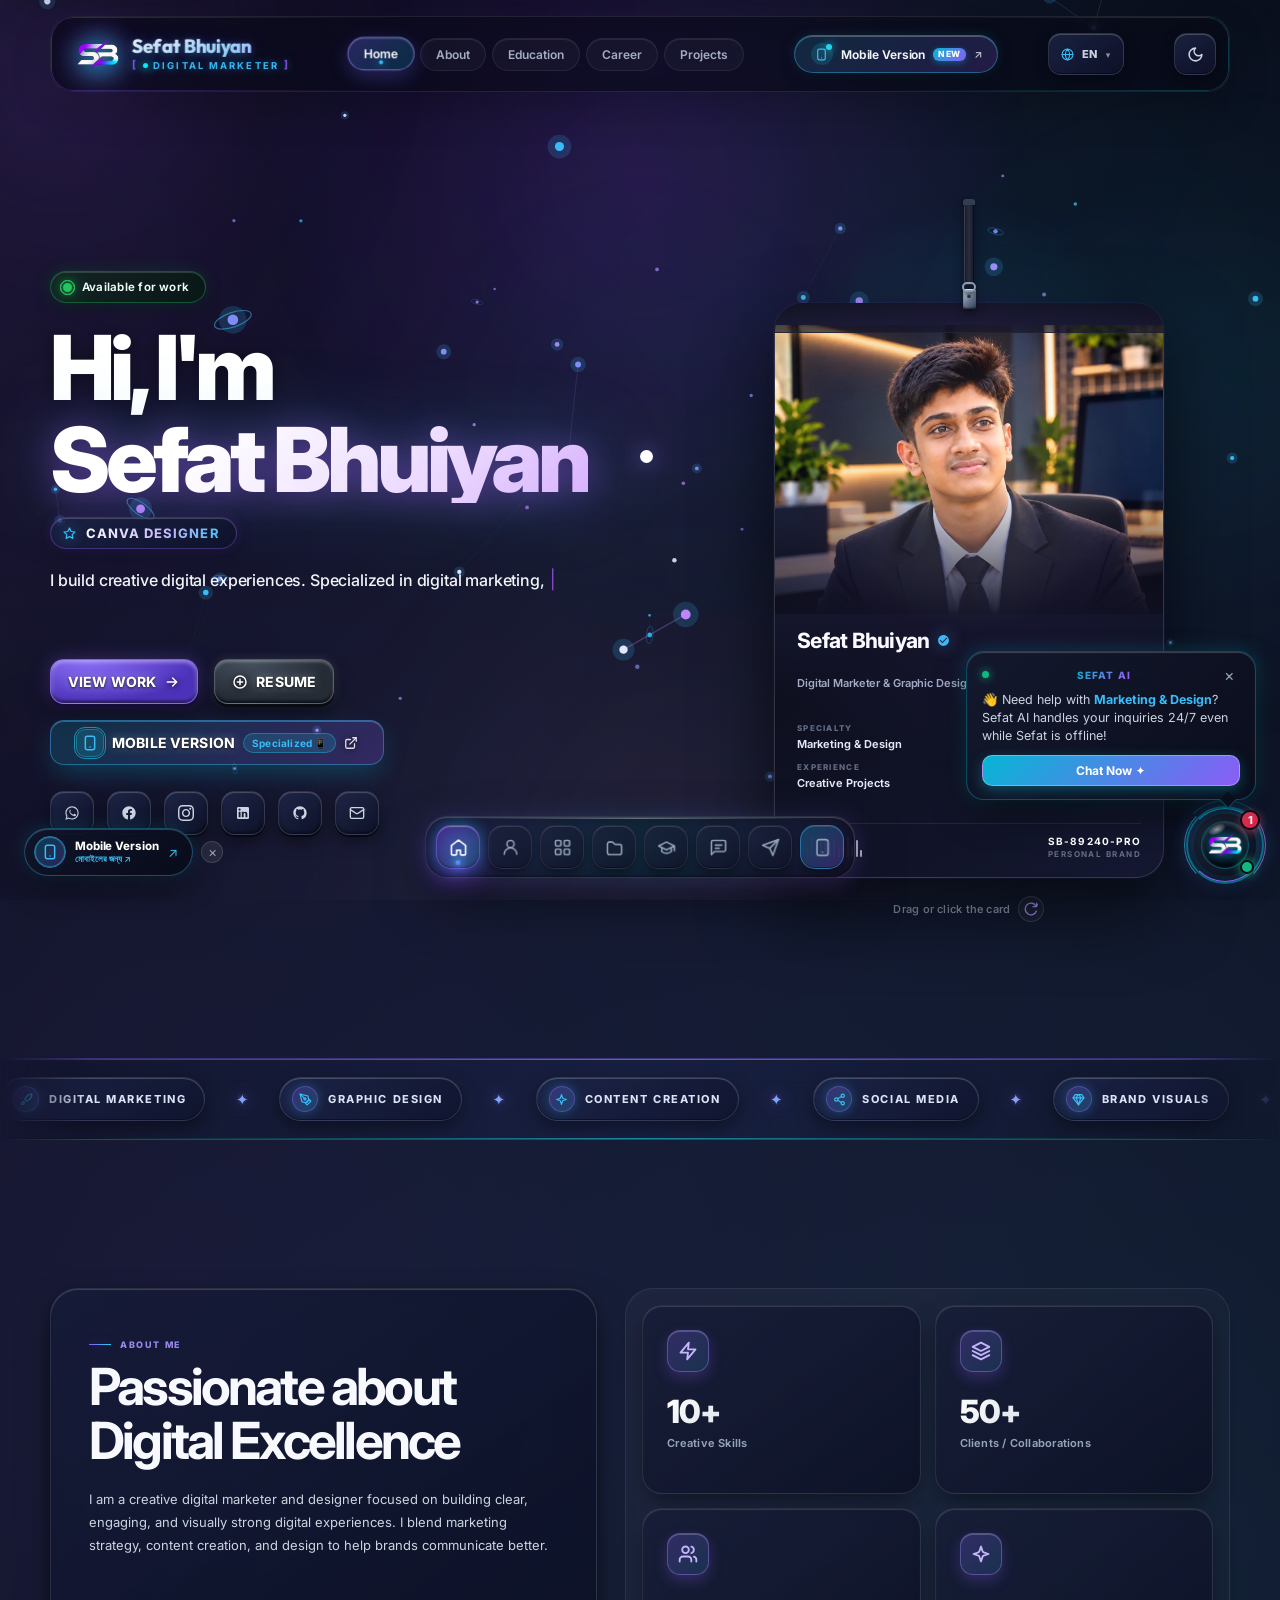
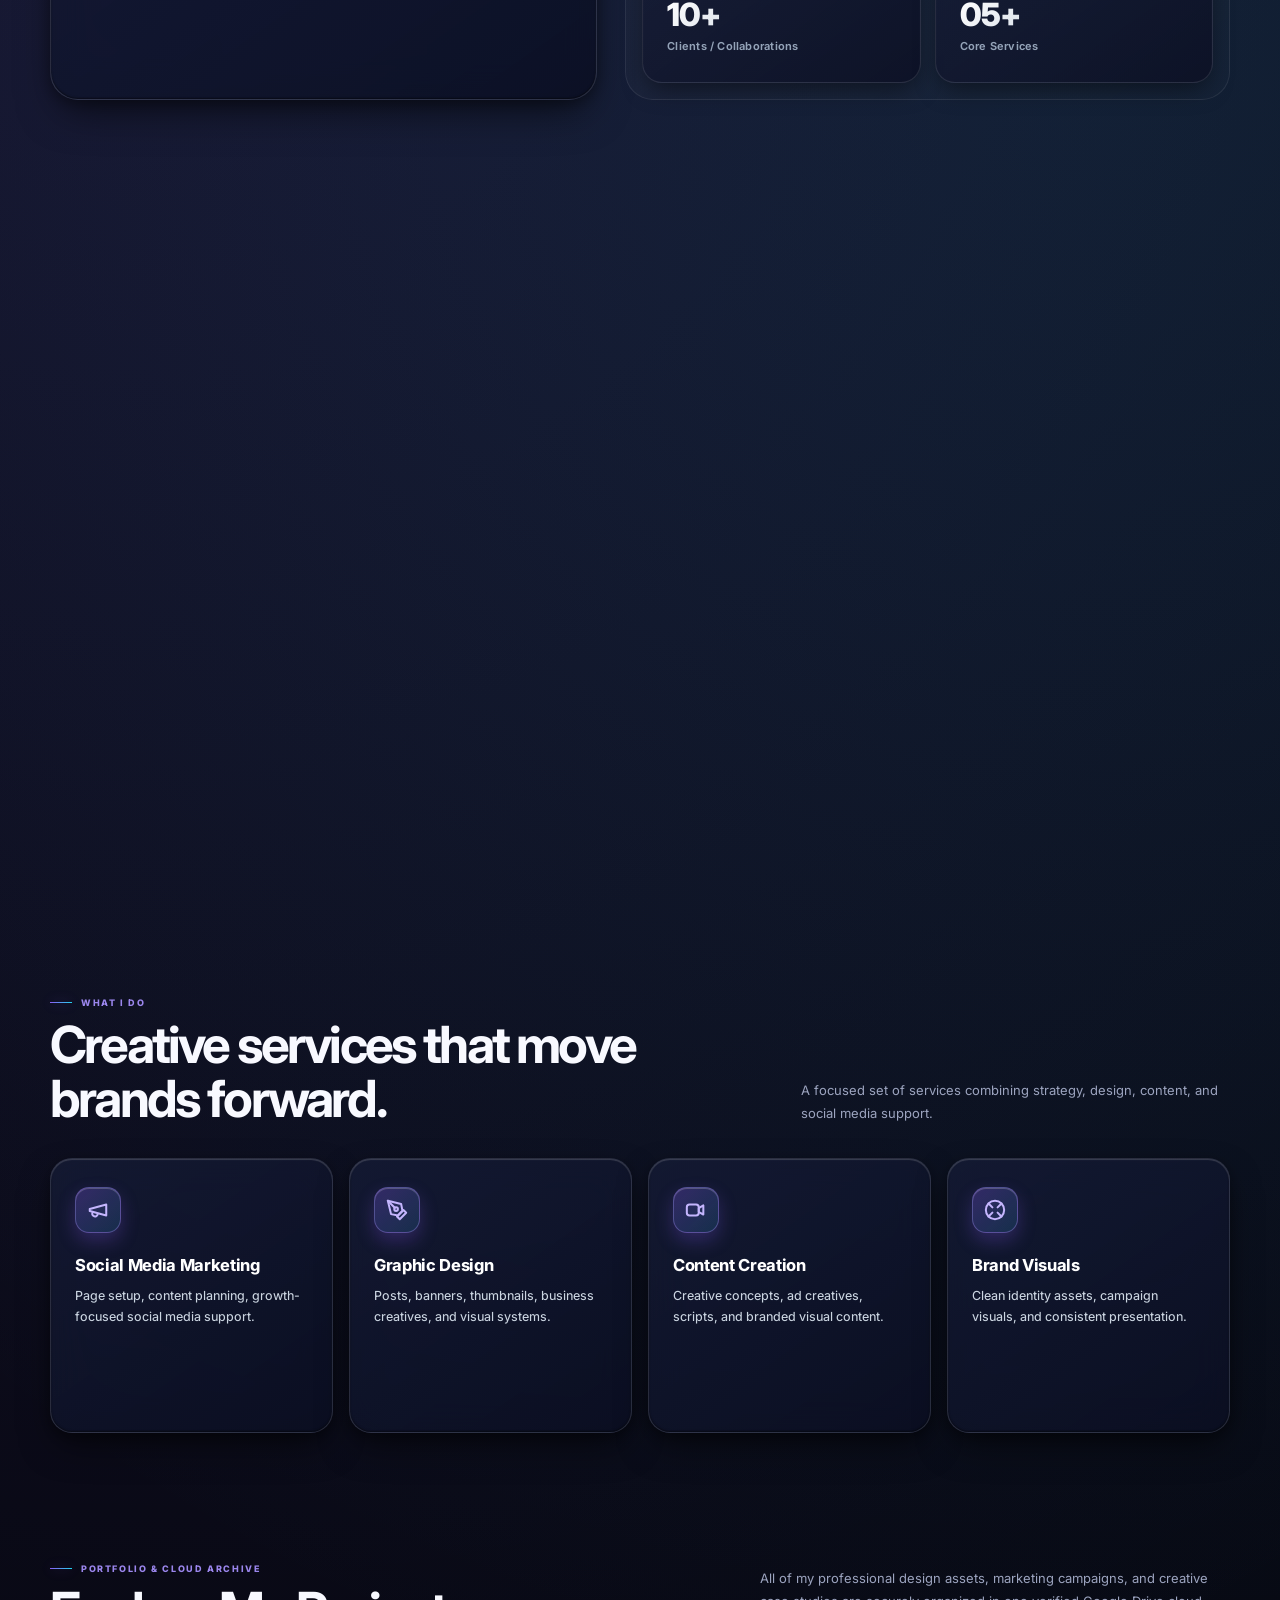
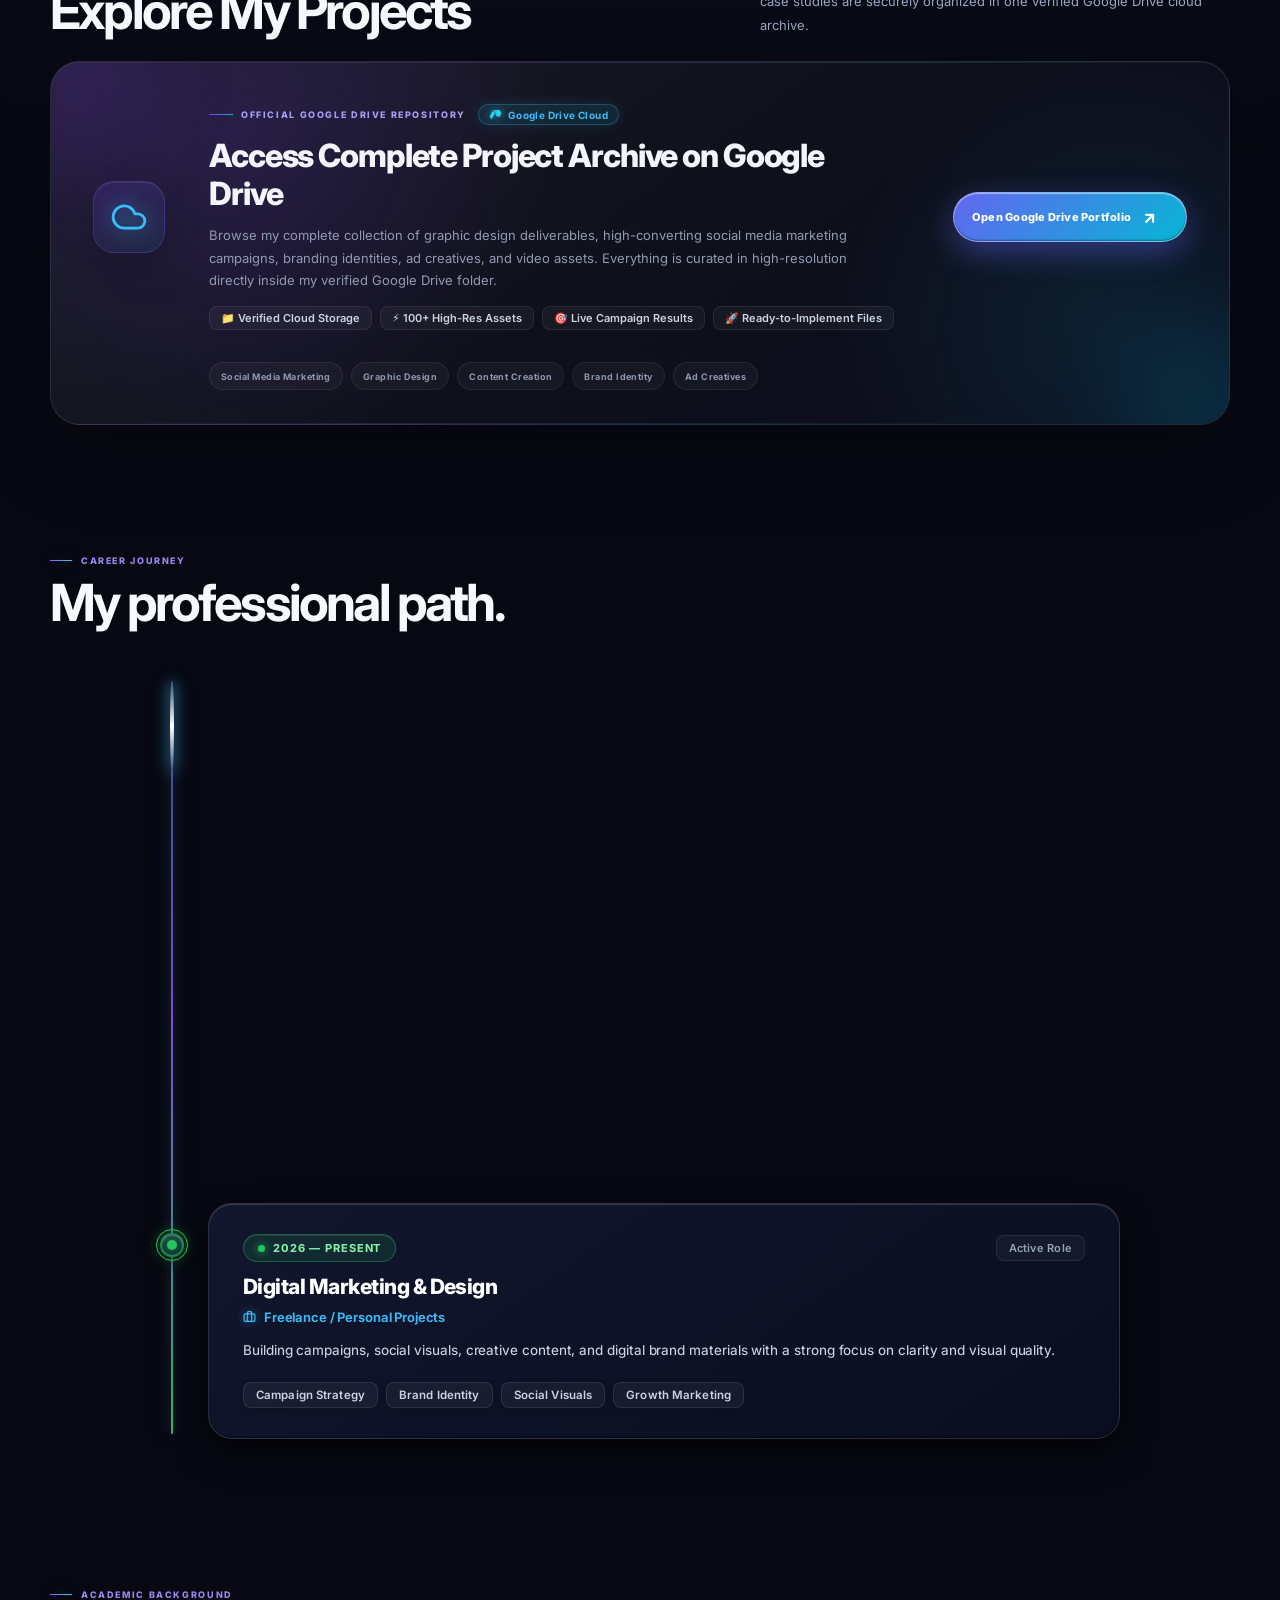
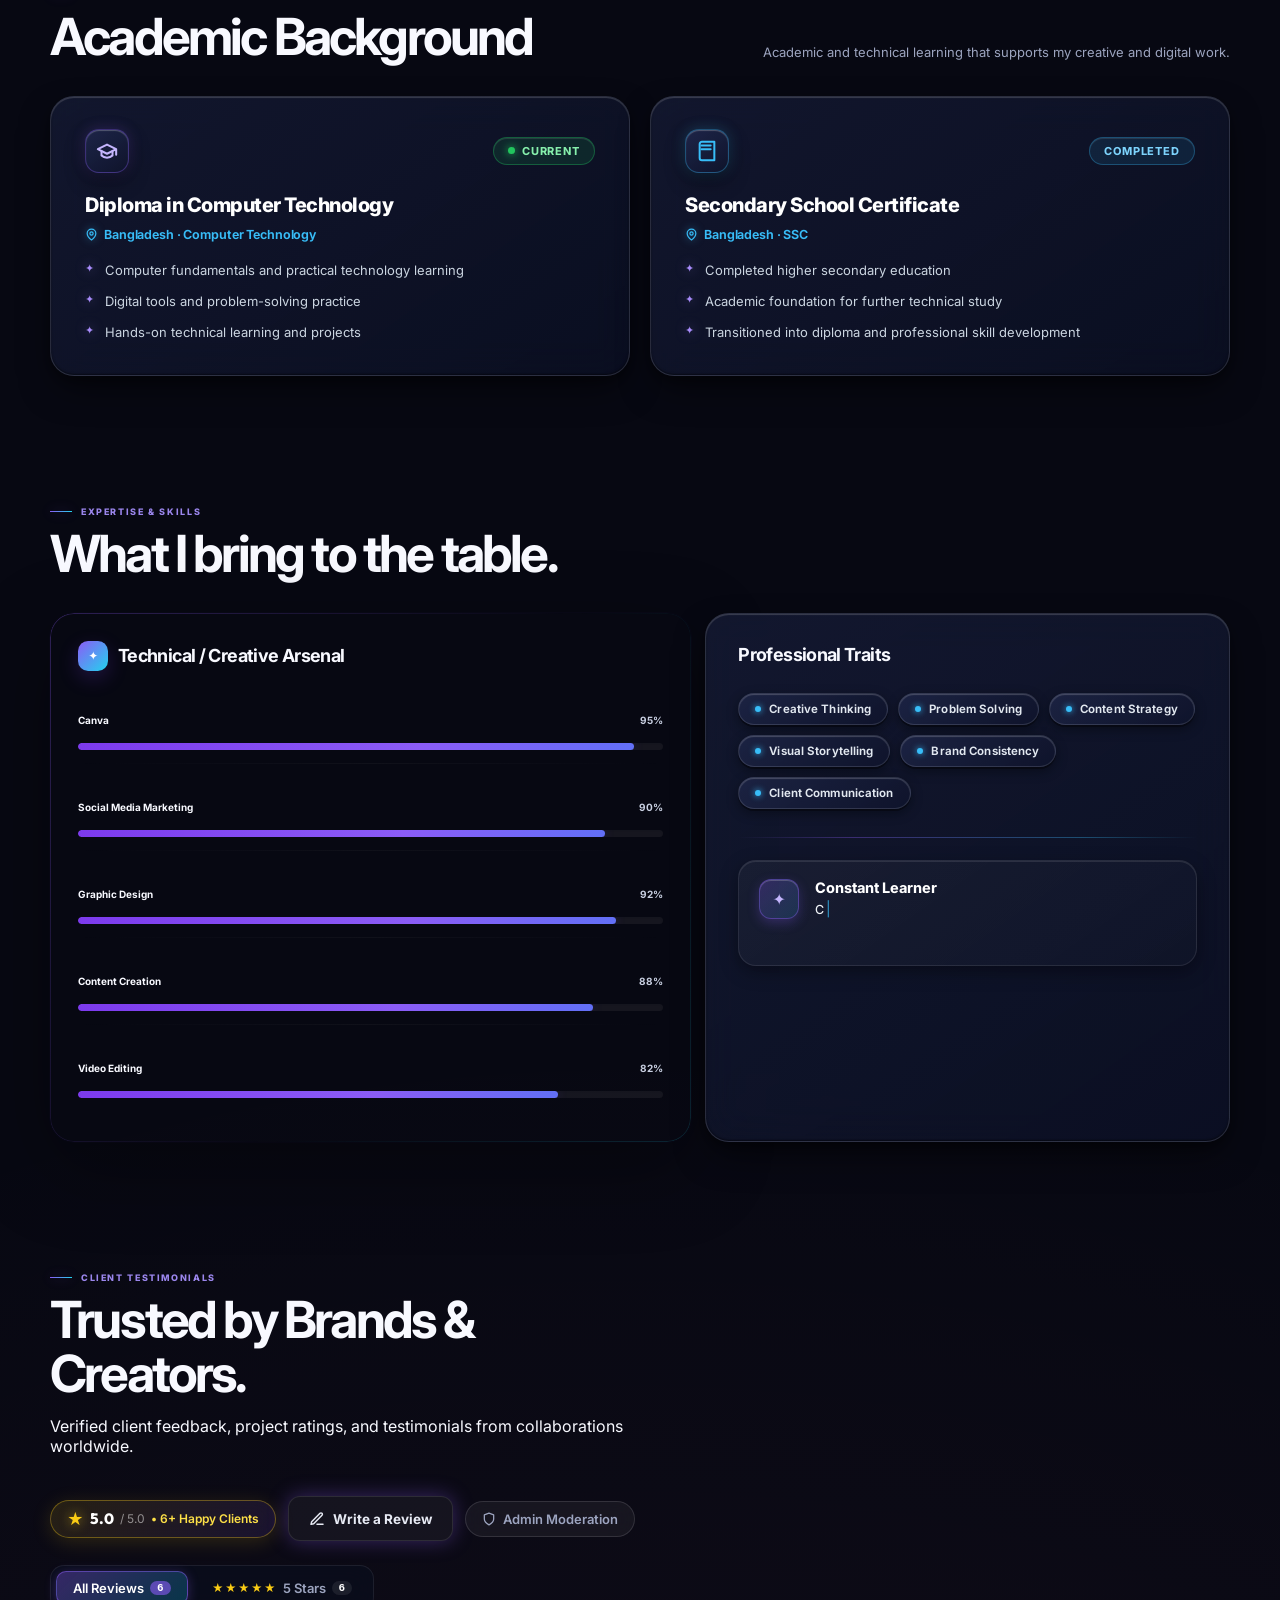
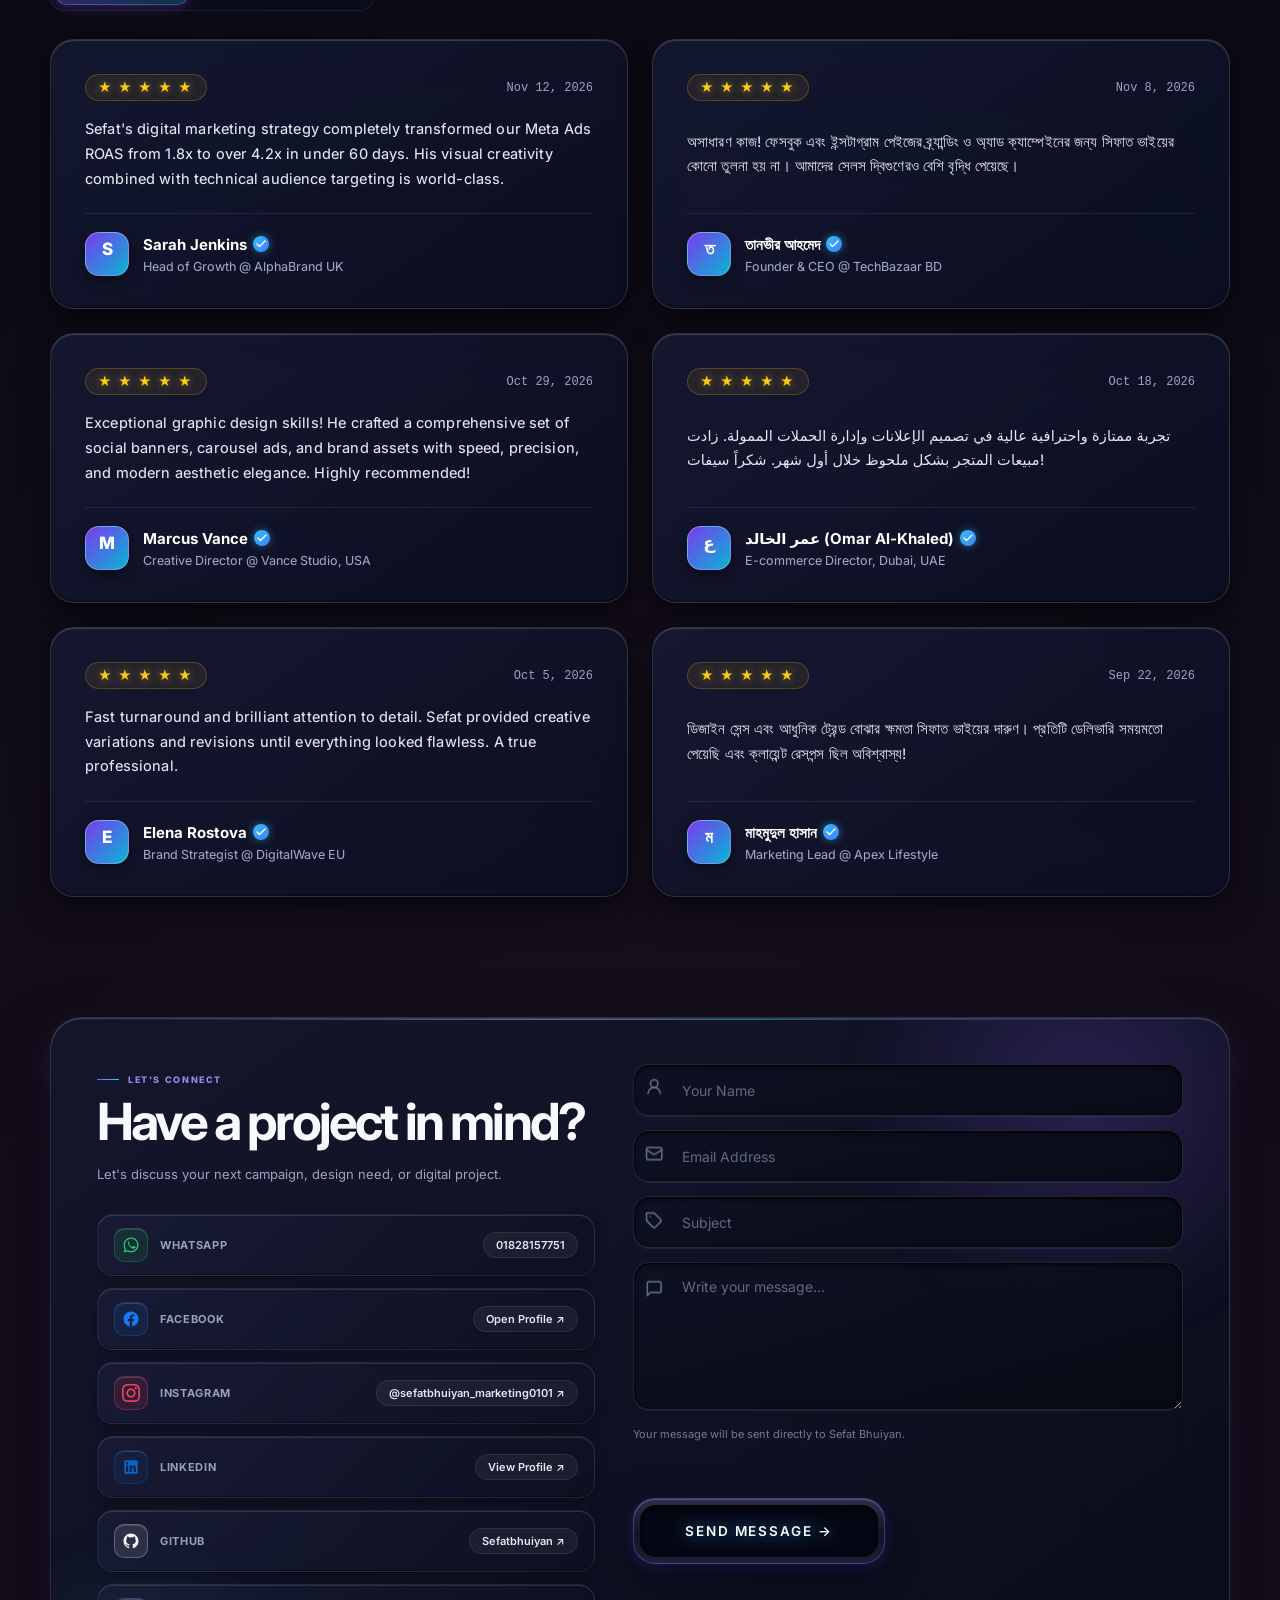
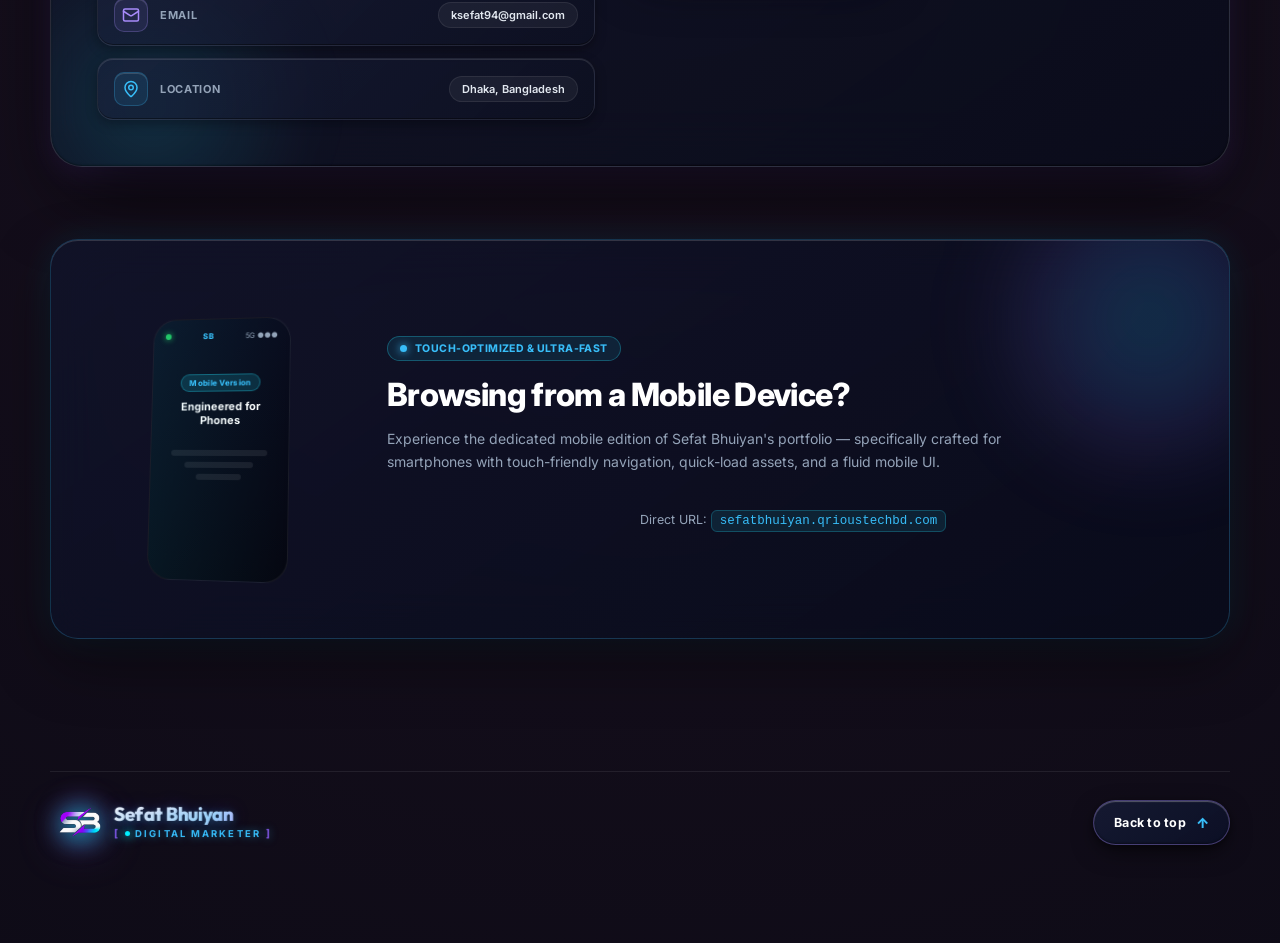
==== commit 202ca551: "fix: ensure admin banner is hidden by default and remove 4-stars filter tab" ====
--- a/index.html
+++ b/index.html
@@ -1773,18 +1773,13 @@
           <button type="button" class="review-tab-btn" data-filter="5">
             <span class="tab-stars" aria-hidden="true">★★★★★</span>
             <span class="tab-label">5 Stars</span>
-            <span class="tab-count" id="count5StarReviews">5</span>
+            <span class="tab-count" id="count5StarReviews">6</span>
           </button>
-          <button type="button" class="review-tab-btn" data-filter="4">
-            <span class="tab-stars" aria-hidden="true">★★★★</span>
-            <span class="tab-label">4 Stars</span>
-            <span class="tab-count" id="count4StarReviews">1</span>
-          </button>
-        </div>
-      </div>
-
-      <!-- Secret Admin Active Banner (Hidden by default, shown when Admin logs in) -->
-      <div class="admin-active-banner" id="adminActiveBanner" hidden>
+        </div>
+      </div>
+
+      <!-- Secret Admin Active Banner (Hidden by default, shown ONLY when Admin logs in) -->
+      <div class="admin-active-banner" id="adminActiveBanner" hidden style="display: none !important;">
         <div class="admin-banner-content">
           <span class="admin-banner-shield" aria-hidden="true">🛡️</span>
           <span class="admin-banner-text">
--- a/css/style.css
+++ b/css/style.css
@@ -5046,9 +5046,9 @@
   color: #fff;
 }
 
-/* Secret Admin Active Banner */
+/* Secret Admin Active Banner (Hidden by default, shown ONLY when admin logs in) */
 .admin-active-banner {
-  display: flex;
+  display: none !important;
   align-items: center;
   justify-content: space-between;
   gap: 16px;
@@ -5060,6 +5060,14 @@
   box-shadow: 0 0 24px rgba(16, 185, 129, 0.25);
   backdrop-filter: blur(14px);
   animation: bannerFadeIn 0.3s ease-out;
+}
+
+.admin-active-banner.active {
+  display: flex !important;
+}
+
+.admin-active-banner[hidden] {
+  display: none !important;
 }
 
 @keyframes bannerFadeIn {
